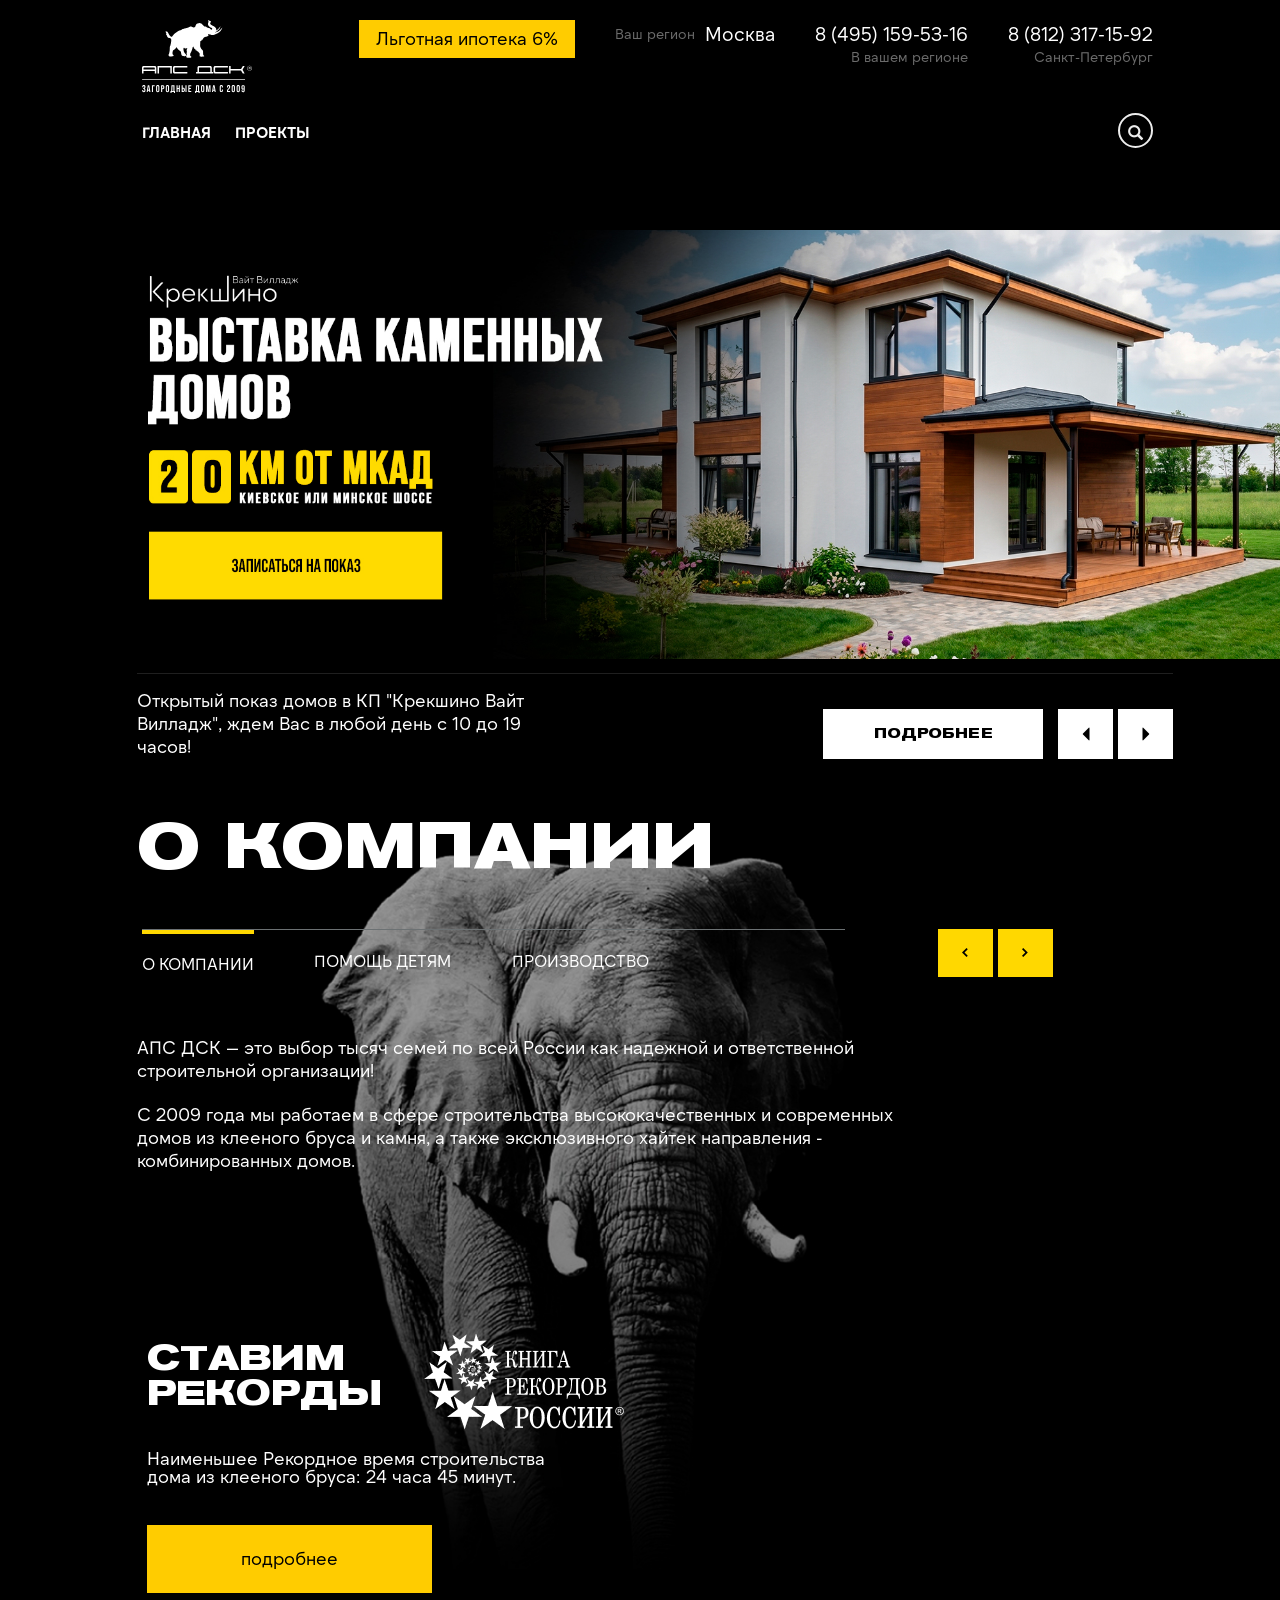
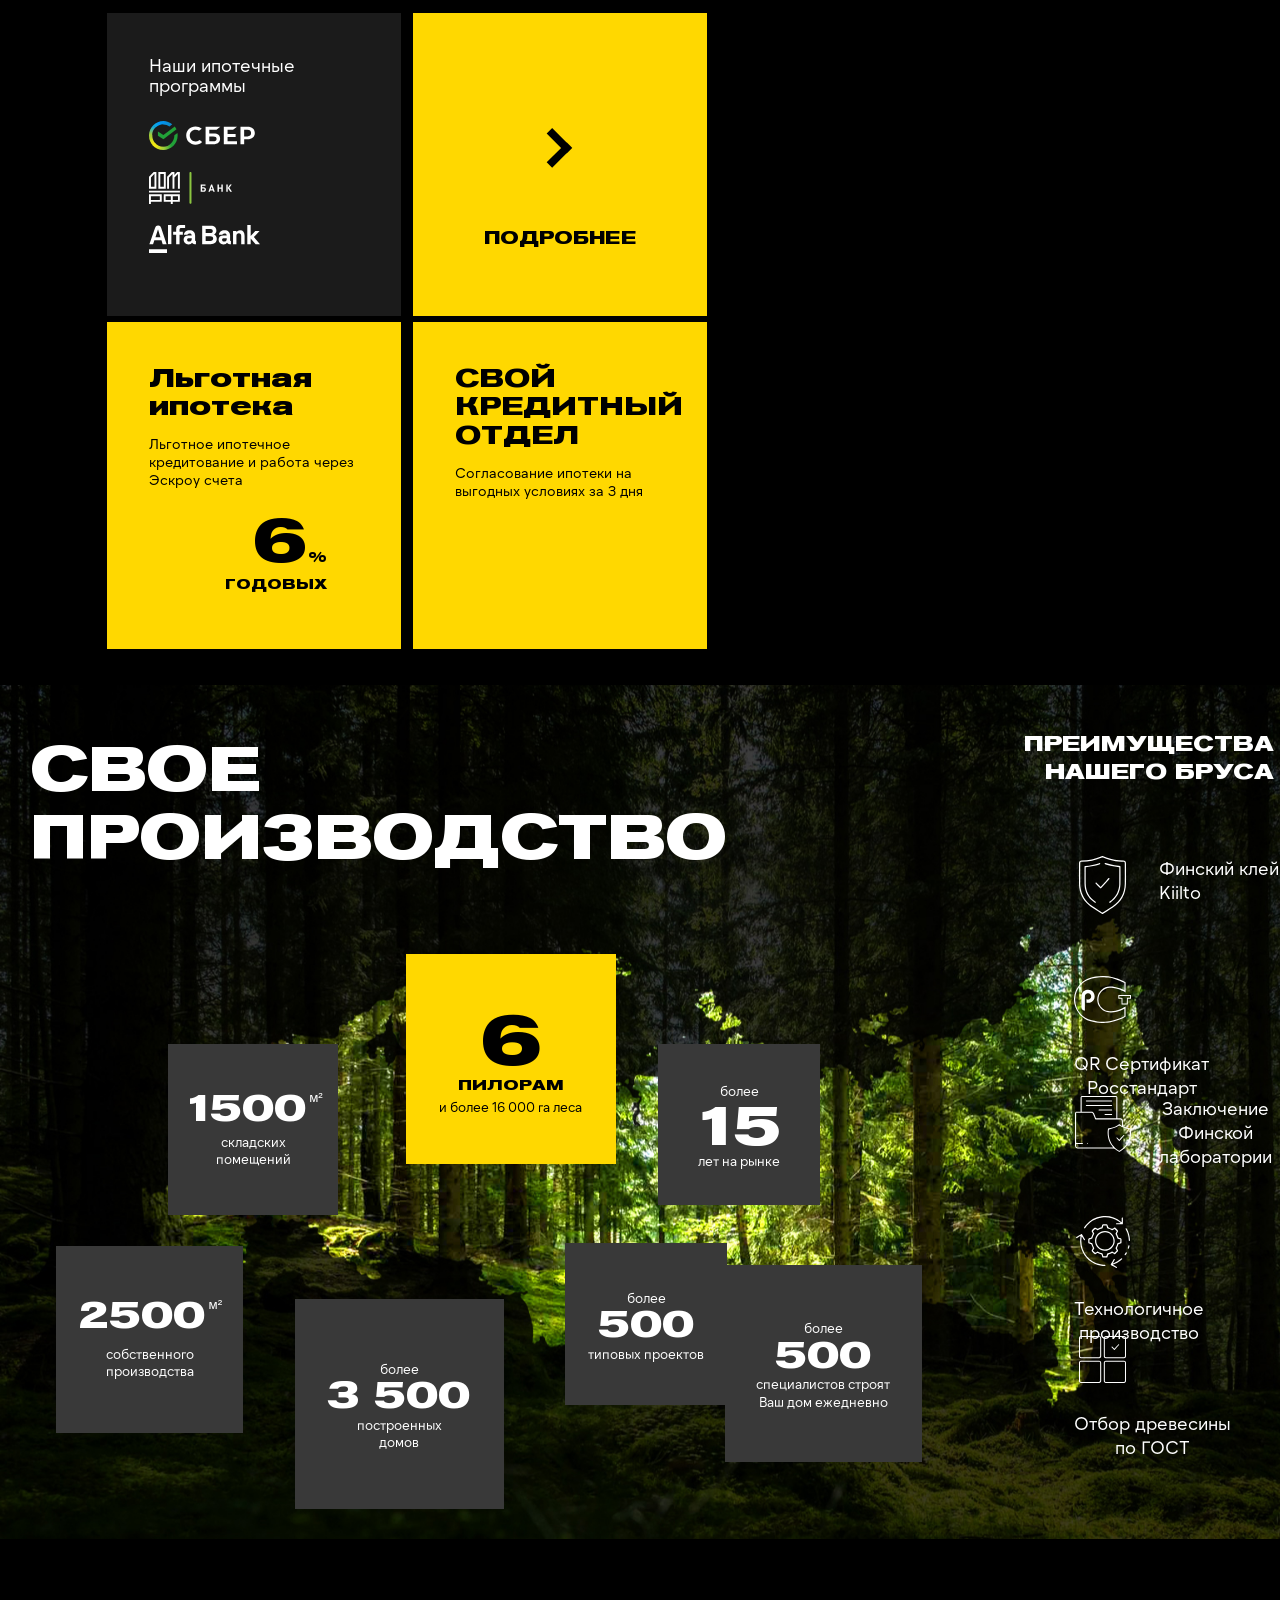
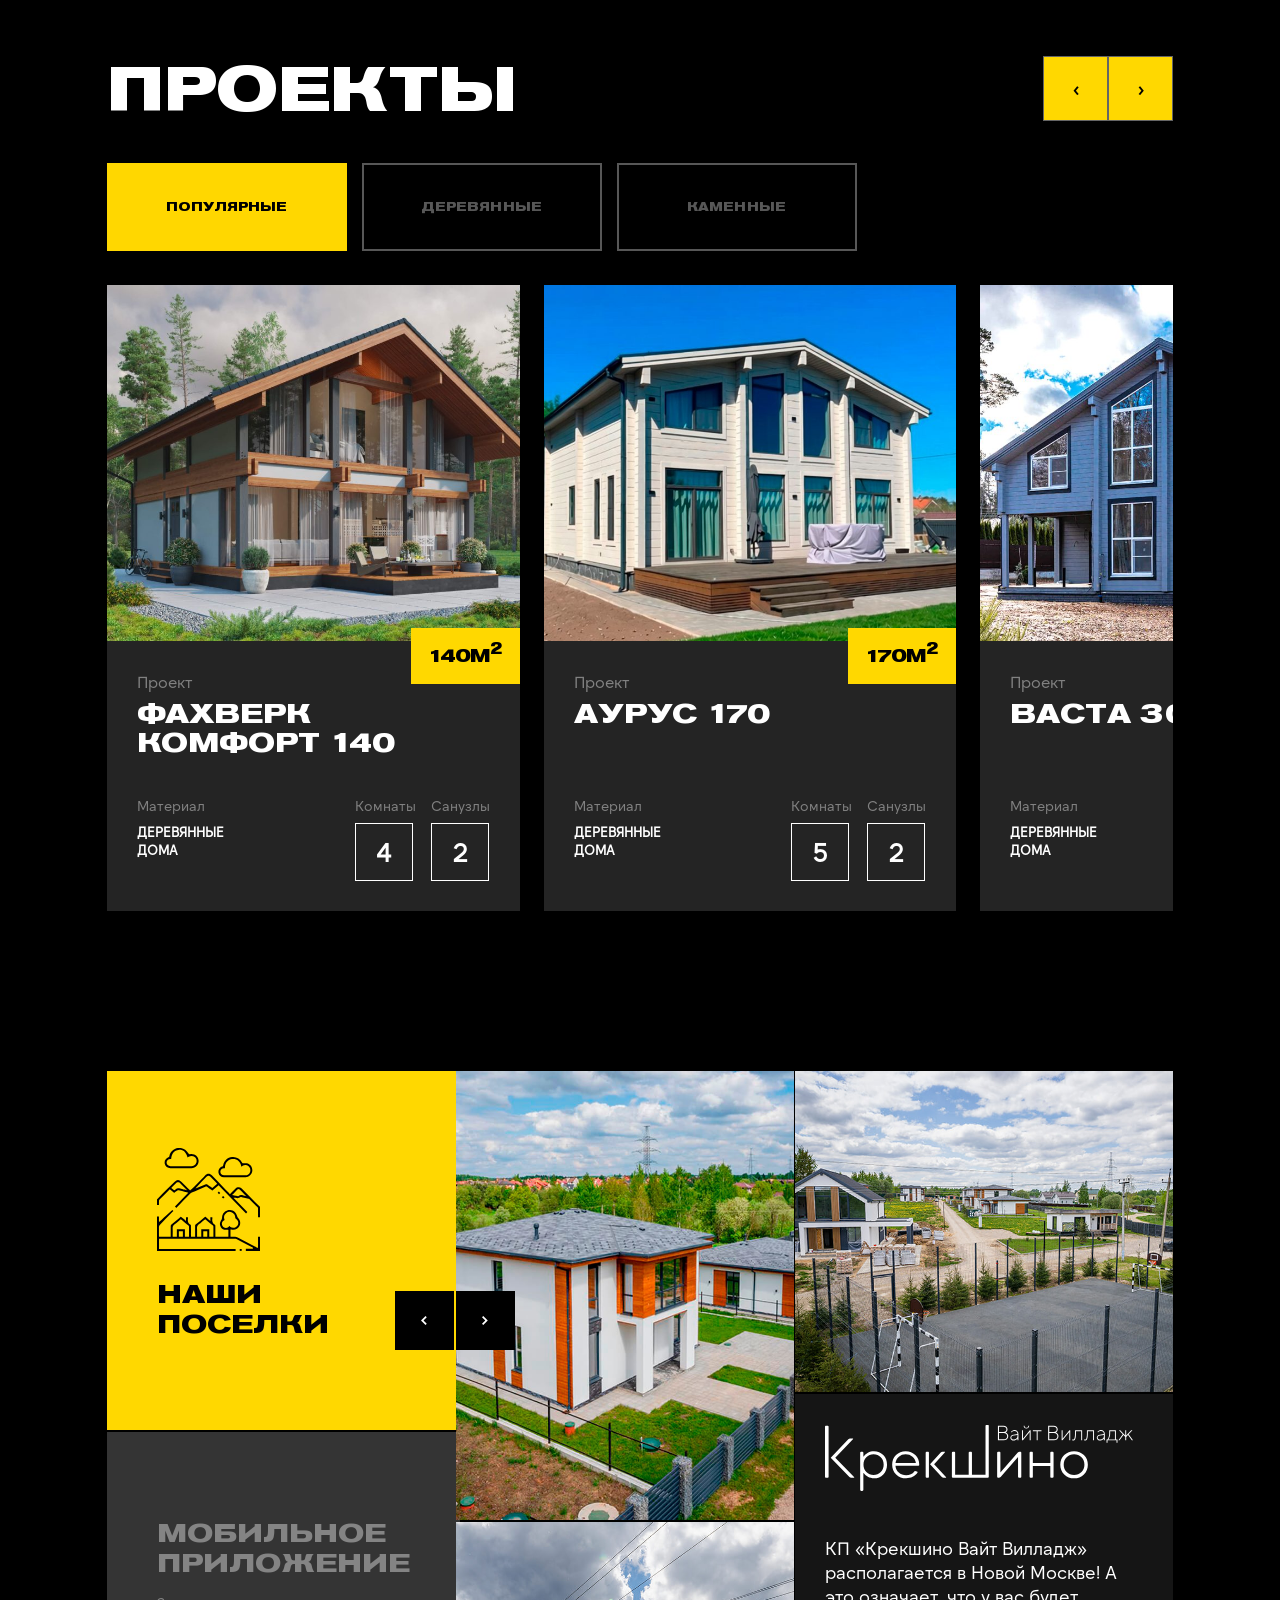
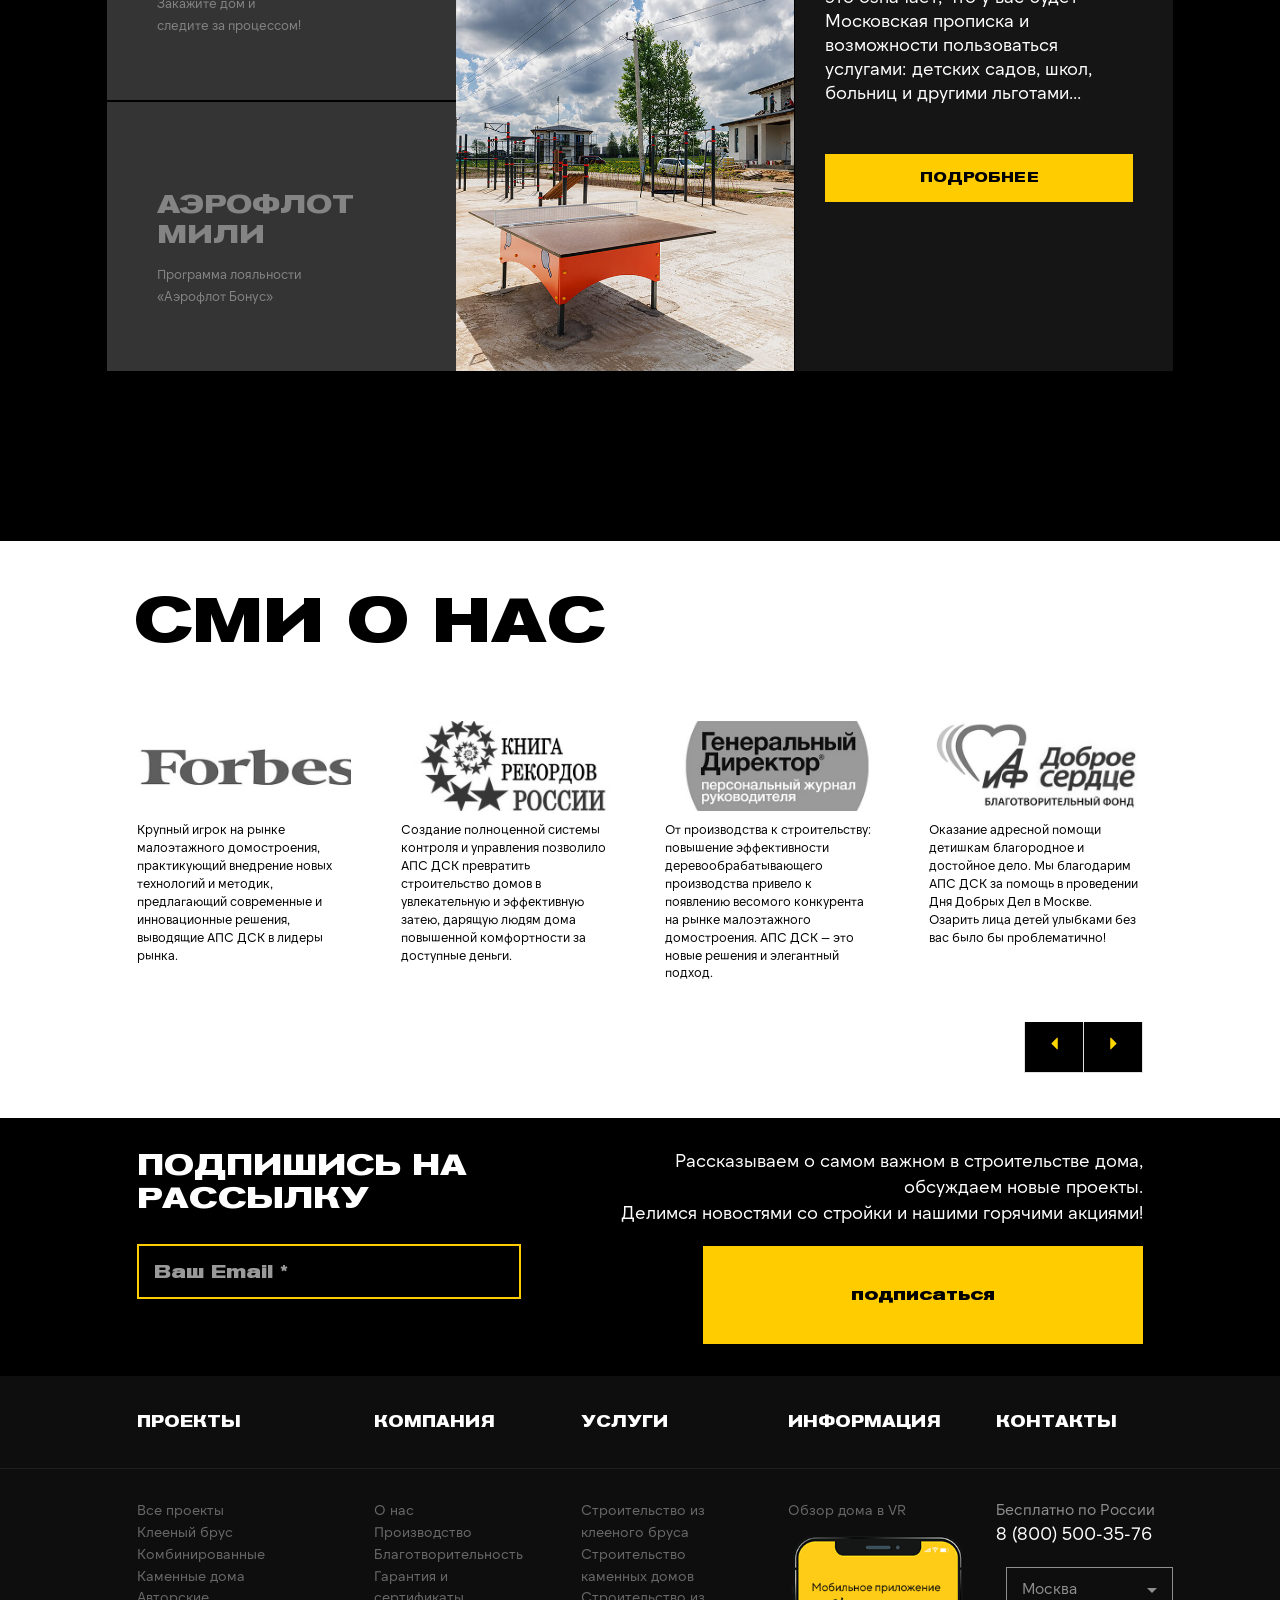
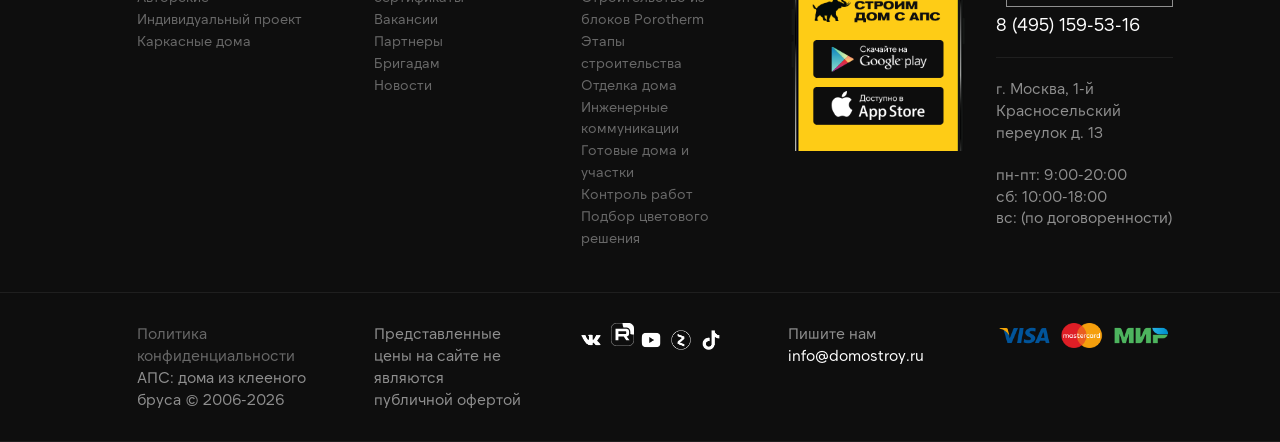
==== index.html @ 1470584a "first commit" ====
<!DOCTYPE html>

<html lang="en"><head><meta http-equiv="Content-Type" content="text/html; charset=UTF-8">
    
    <meta http-equiv="X-UA-Compatible" content="IE=edge">
    <meta name="viewport" content="width=device-width, initial-scale=1, maximum-scale=1.0, user-scalable=no">
    <meta property="og:image" content="image/no_image.jpg">
    <title>АПС - дома из клееного бруса от производителя клееного бруса, строительство деревянных домов под ключ</title>
    
            <meta name="description" content="Строительство деревянных домов из клееного бруса под ключ от компании АПС ДСК по доступным ценам. Звоните +7 (800) 500-35-76">
                <meta name="keywords" content="деревянные дома из бруса, дома из клееного бруса, строительство деревянных домов под ключ">
        <meta http-equiv="Pragma" content="no-cache">
                    <link rel="icon" href="img/favicon.svg" type="image/svg+xml">
            
        <link href="fonts/TTNorms-Regular.woff2" rel="preload" as="font" type="font/woff2" crossorigin="">
    <link href="fonts/TTNorms-Light.woff2" rel="preload" as="font" type="font/woff2" crossorigin="">
    <link href="fonts/TTNorms-Bold.woff2" rel="preload" as="font" type="font/woff2" crossorigin="">
    <link href="fonts/AkzidenzGroteskPro-BoldEx.woff2" rel="preload" as="font" type="font/woff2" crossorigin="">
    <link href="fonts/OpenSans.woff2" rel="preload" as="font" type="font/woff2" crossorigin="">
    <link href="fonts/fontello.woff2" rel="preload" as="font" type="font/woff2" crossorigin="">
    <link href="fonts/glyphicons-halflings-regular.woff2" rel="preload" as="font" type="font/woff2" crossorigin="">

    <link href="css/jquery-ui.min.css" rel="stylesheet">
<link href="css/bootstrap.css" rel="stylesheet">
<link href="css/owl.carousel.min.css" rel="stylesheet">
<link href="css/jquery.fancybox.min.css" rel="stylesheet">
<link href="css/slick.min.css" rel="stylesheet">
<link href="css/slick-theme.min.css" rel="stylesheet">
<link href="css/swiper-bundle.min.css" rel="stylesheet">
<link href="css/style1017.css" rel="stylesheet">
<link href="css/style1018.css" rel="stylesheet">

    
    <!-- HTML5 Shim and Respond.js IE8 support of HTML5 elements and media queries -->
    <!-- WARNING: Respond.js doesn't work if you view the page via file:// -->
    <!--[if lt IE 9]>
    <script src="https://oss.maxcdn.com/libs/html5shiv/3.7.0/html5shiv.js"></script>
    <script src="https://oss.maxcdn.com/libs/respond.js/1.4.2/respond.min.js"></script>
    <![endif]-->

    
    
    
<style type="text/css">span.im-caret {
    -webkit-animation: 1s blink step-end infinite;
    animation: 1s blink step-end infinite;
}

@keyframes blink {
    from, to {
        border-right-color: black;
    }
    50% {
        border-right-color: transparent;
    }
}

@-webkit-keyframes blink {
    from, to {
        border-right-color: black;
    }
    50% {
        border-right-color: transparent;
    }
}

span.im-static {
    color: grey;
}

div.im-colormask {
    display: inline-block;
    border-style: inset;
    border-width: 2px;
    -webkit-appearance: textfield;
    -moz-appearance: textfield;
    appearance: textfield;
}

div.im-colormask > input {
    position: absolute;
    display: inline-block;
    background-color: transparent;
    color: transparent;
    -webkit-appearance: caret;
    -moz-appearance: caret;
    appearance: caret;
    border-style: none;
    left: 0; /*calculated*/
}

div.im-colormask > input:focus {
    outline: none;
}

div.im-colormask > input::-moz-selection{
    background: none;
}

div.im-colormask > input::selection{
    background: none;
}
div.im-colormask > input::-moz-selection{
    background: none;
}

div.im-colormask > div {
    color: black;
    display: inline-block;
    width: 100px; /*calculated*/
}</style><meta name='robots' content='max-image-preview:large' />
<style id="wp-img-auto-sizes-contain-inline-css">
img:is([sizes=auto i],[sizes^="auto," i]){contain-intrinsic-size:3000px 1500px}
/*# sourceURL=wp-img-auto-sizes-contain-inline-css */
</style>




<style id="global-styles-inline-css">
:root{--wp--preset--aspect-ratio--square: 1;--wp--preset--aspect-ratio--4-3: 4/3;--wp--preset--aspect-ratio--3-4: 3/4;--wp--preset--aspect-ratio--3-2: 3/2;--wp--preset--aspect-ratio--2-3: 2/3;--wp--preset--aspect-ratio--16-9: 16/9;--wp--preset--aspect-ratio--9-16: 9/16;--wp--preset--color--black: #000000;--wp--preset--color--cyan-bluish-gray: #abb8c3;--wp--preset--color--white: #ffffff;--wp--preset--color--pale-pink: #f78da7;--wp--preset--color--vivid-red: #cf2e2e;--wp--preset--color--luminous-vivid-orange: #ff6900;--wp--preset--color--luminous-vivid-amber: #fcb900;--wp--preset--color--light-green-cyan: #7bdcb5;--wp--preset--color--vivid-green-cyan: #00d084;--wp--preset--color--pale-cyan-blue: #8ed1fc;--wp--preset--color--vivid-cyan-blue: #0693e3;--wp--preset--color--vivid-purple: #9b51e0;--wp--preset--gradient--vivid-cyan-blue-to-vivid-purple: linear-gradient(135deg,rgb(6,147,227) 0%,rgb(155,81,224) 100%);--wp--preset--gradient--light-green-cyan-to-vivid-green-cyan: linear-gradient(135deg,rgb(122,220,180) 0%,rgb(0,208,130) 100%);--wp--preset--gradient--luminous-vivid-amber-to-luminous-vivid-orange: linear-gradient(135deg,rgb(252,185,0) 0%,rgb(255,105,0) 100%);--wp--preset--gradient--luminous-vivid-orange-to-vivid-red: linear-gradient(135deg,rgb(255,105,0) 0%,rgb(207,46,46) 100%);--wp--preset--gradient--very-light-gray-to-cyan-bluish-gray: linear-gradient(135deg,rgb(238,238,238) 0%,rgb(169,184,195) 100%);--wp--preset--gradient--cool-to-warm-spectrum: linear-gradient(135deg,rgb(74,234,220) 0%,rgb(151,120,209) 20%,rgb(207,42,186) 40%,rgb(238,44,130) 60%,rgb(251,105,98) 80%,rgb(254,248,76) 100%);--wp--preset--gradient--blush-light-purple: linear-gradient(135deg,rgb(255,206,236) 0%,rgb(152,150,240) 100%);--wp--preset--gradient--blush-bordeaux: linear-gradient(135deg,rgb(254,205,165) 0%,rgb(254,45,45) 50%,rgb(107,0,62) 100%);--wp--preset--gradient--luminous-dusk: linear-gradient(135deg,rgb(255,203,112) 0%,rgb(199,81,192) 50%,rgb(65,88,208) 100%);--wp--preset--gradient--pale-ocean: linear-gradient(135deg,rgb(255,245,203) 0%,rgb(182,227,212) 50%,rgb(51,167,181) 100%);--wp--preset--gradient--electric-grass: linear-gradient(135deg,rgb(202,248,128) 0%,rgb(113,206,126) 100%);--wp--preset--gradient--midnight: linear-gradient(135deg,rgb(2,3,129) 0%,rgb(40,116,252) 100%);--wp--preset--font-size--small: 13px;--wp--preset--font-size--medium: 20px;--wp--preset--font-size--large: 36px;--wp--preset--font-size--x-large: 42px;--wp--preset--spacing--20: 0.44rem;--wp--preset--spacing--30: 0.67rem;--wp--preset--spacing--40: 1rem;--wp--preset--spacing--50: 1.5rem;--wp--preset--spacing--60: 2.25rem;--wp--preset--spacing--70: 3.38rem;--wp--preset--spacing--80: 5.06rem;--wp--preset--shadow--natural: 6px 6px 9px rgba(0, 0, 0, 0.2);--wp--preset--shadow--deep: 12px 12px 50px rgba(0, 0, 0, 0.4);--wp--preset--shadow--sharp: 6px 6px 0px rgba(0, 0, 0, 0.2);--wp--preset--shadow--outlined: 6px 6px 0px -3px rgb(255, 255, 255), 6px 6px rgb(0, 0, 0);--wp--preset--shadow--crisp: 6px 6px 0px rgb(0, 0, 0);}:where(body) { margin: 0; }:where(.is-layout-flex){gap: 0.5em;}:where(.is-layout-grid){gap: 0.5em;}body .is-layout-flex{display: flex;}.is-layout-flex{flex-wrap: wrap;align-items: center;}.is-layout-flex > :is(*, div){margin: 0;}body .is-layout-grid{display: grid;}.is-layout-grid > :is(*, div){margin: 0;}body{padding-top: 0px;padding-right: 0px;padding-bottom: 0px;padding-left: 0px;}:root :where(.wp-element-button, .wp-block-button__link){background-color: #32373c;border-width: 0;color: #fff;font-family: inherit;font-size: inherit;font-style: inherit;font-weight: inherit;letter-spacing: inherit;line-height: inherit;padding-top: calc(0.667em + 2px);padding-right: calc(1.333em + 2px);padding-bottom: calc(0.667em + 2px);padding-left: calc(1.333em + 2px);text-decoration: none;text-transform: inherit;}.has-black-color{color: var(--wp--preset--color--black) !important;}.has-cyan-bluish-gray-color{color: var(--wp--preset--color--cyan-bluish-gray) !important;}.has-white-color{color: var(--wp--preset--color--white) !important;}.has-pale-pink-color{color: var(--wp--preset--color--pale-pink) !important;}.has-vivid-red-color{color: var(--wp--preset--color--vivid-red) !important;}.has-luminous-vivid-orange-color{color: var(--wp--preset--color--luminous-vivid-orange) !important;}.has-luminous-vivid-amber-color{color: var(--wp--preset--color--luminous-vivid-amber) !important;}.has-light-green-cyan-color{color: var(--wp--preset--color--light-green-cyan) !important;}.has-vivid-green-cyan-color{color: var(--wp--preset--color--vivid-green-cyan) !important;}.has-pale-cyan-blue-color{color: var(--wp--preset--color--pale-cyan-blue) !important;}.has-vivid-cyan-blue-color{color: var(--wp--preset--color--vivid-cyan-blue) !important;}.has-vivid-purple-color{color: var(--wp--preset--color--vivid-purple) !important;}.has-black-background-color{background-color: var(--wp--preset--color--black) !important;}.has-cyan-bluish-gray-background-color{background-color: var(--wp--preset--color--cyan-bluish-gray) !important;}.has-white-background-color{background-color: var(--wp--preset--color--white) !important;}.has-pale-pink-background-color{background-color: var(--wp--preset--color--pale-pink) !important;}.has-vivid-red-background-color{background-color: var(--wp--preset--color--vivid-red) !important;}.has-luminous-vivid-orange-background-color{background-color: var(--wp--preset--color--luminous-vivid-orange) !important;}.has-luminous-vivid-amber-background-color{background-color: var(--wp--preset--color--luminous-vivid-amber) !important;}.has-light-green-cyan-background-color{background-color: var(--wp--preset--color--light-green-cyan) !important;}.has-vivid-green-cyan-background-color{background-color: var(--wp--preset--color--vivid-green-cyan) !important;}.has-pale-cyan-blue-background-color{background-color: var(--wp--preset--color--pale-cyan-blue) !important;}.has-vivid-cyan-blue-background-color{background-color: var(--wp--preset--color--vivid-cyan-blue) !important;}.has-vivid-purple-background-color{background-color: var(--wp--preset--color--vivid-purple) !important;}.has-black-border-color{border-color: var(--wp--preset--color--black) !important;}.has-cyan-bluish-gray-border-color{border-color: var(--wp--preset--color--cyan-bluish-gray) !important;}.has-white-border-color{border-color: var(--wp--preset--color--white) !important;}.has-pale-pink-border-color{border-color: var(--wp--preset--color--pale-pink) !important;}.has-vivid-red-border-color{border-color: var(--wp--preset--color--vivid-red) !important;}.has-luminous-vivid-orange-border-color{border-color: var(--wp--preset--color--luminous-vivid-orange) !important;}.has-luminous-vivid-amber-border-color{border-color: var(--wp--preset--color--luminous-vivid-amber) !important;}.has-light-green-cyan-border-color{border-color: var(--wp--preset--color--light-green-cyan) !important;}.has-vivid-green-cyan-border-color{border-color: var(--wp--preset--color--vivid-green-cyan) !important;}.has-pale-cyan-blue-border-color{border-color: var(--wp--preset--color--pale-cyan-blue) !important;}.has-vivid-cyan-blue-border-color{border-color: var(--wp--preset--color--vivid-cyan-blue) !important;}.has-vivid-purple-border-color{border-color: var(--wp--preset--color--vivid-purple) !important;}.has-vivid-cyan-blue-to-vivid-purple-gradient-background{background: var(--wp--preset--gradient--vivid-cyan-blue-to-vivid-purple) !important;}.has-light-green-cyan-to-vivid-green-cyan-gradient-background{background: var(--wp--preset--gradient--light-green-cyan-to-vivid-green-cyan) !important;}.has-luminous-vivid-amber-to-luminous-vivid-orange-gradient-background{background: var(--wp--preset--gradient--luminous-vivid-amber-to-luminous-vivid-orange) !important;}.has-luminous-vivid-orange-to-vivid-red-gradient-background{background: var(--wp--preset--gradient--luminous-vivid-orange-to-vivid-red) !important;}.has-very-light-gray-to-cyan-bluish-gray-gradient-background{background: var(--wp--preset--gradient--very-light-gray-to-cyan-bluish-gray) !important;}.has-cool-to-warm-spectrum-gradient-background{background: var(--wp--preset--gradient--cool-to-warm-spectrum) !important;}.has-blush-light-purple-gradient-background{background: var(--wp--preset--gradient--blush-light-purple) !important;}.has-blush-bordeaux-gradient-background{background: var(--wp--preset--gradient--blush-bordeaux) !important;}.has-luminous-dusk-gradient-background{background: var(--wp--preset--gradient--luminous-dusk) !important;}.has-pale-ocean-gradient-background{background: var(--wp--preset--gradient--pale-ocean) !important;}.has-electric-grass-gradient-background{background: var(--wp--preset--gradient--electric-grass) !important;}.has-midnight-gradient-background{background: var(--wp--preset--gradient--midnight) !important;}.has-small-font-size{font-size: var(--wp--preset--font-size--small) !important;}.has-medium-font-size{font-size: var(--wp--preset--font-size--medium) !important;}.has-large-font-size{font-size: var(--wp--preset--font-size--large) !important;}.has-x-large-font-size{font-size: var(--wp--preset--font-size--x-large) !important;}
/*# sourceURL=global-styles-inline-css */
</style>



</head>
<body class="  ">
<script src="js/jquery.min.js"></script>

<div class="wrap_body  " style="opacity:1">
        <header class="block_black">
        <div class="header-fixed do">
                        <div style="width: 100%;"></div>
            <div class="header-fixed-logo">
                <a href="index.html">
                    <div class="logo-el">
                        <img src="img/logo.svg" title="APS-DSK" alt="APS-DSK">
                    </div>
                </a>
            </div>
            <div class="container">
                <div class="row">
                    <div class="header-fixed-logo">
                        <a href="index.html">
                            <div class="logo-el">
                                <img src="img/logo.svg" title="APS-DSK" alt="APS-DSK">
                            </div>
                            <div class="logo-el">
                                <img src="img/logo.svg" title="APS-DSK" alt="APS-DSK">
                            </div>
                        </a>
                    </div>
                    <div class="header-fixed-content">
                    <div class="header-fixed-contacts">
                        <div class="header-fixed-content-col col-credit">
                            <a class="btn-credit" href="/stroitelstvo_doma/dom-v-kredit.html">Льготная ипотека 6%</a>
                        </div>
                        <div class="header-fixed-content-col">
                            <div class="wrap_gorod">	
	<div class="phone gorod select_gorod bold">Москва</div>
	<div class="text small">Ваш регион</div>
			<div id="regionConfirmPopup" class="block_white popup">
			<p class="regionConfirmSuppose">Ваш регион <span>Москва</span>?</p>
			<input type="button" id="rightRegion" class="btn" value="Да" onclick="$(&#39;#regionConfirmPopup&#39;).hide();">
			<input type="button" id="wrongRegion" class="btn" value="Нет" onclick="getGeoCity();$(&#39;#regionConfirmPopup&#39;).hide();">	
		</div>
	</div>                            <div id="" class="mainPhone phone bold"><a class="mgo-msk" href="tel:+74951595316">8 (495) 159-53-16</a></div>
                            <style>
                                .wrap_gorod {
                                    display: flex;
                                    flex-direction: row-reverse;
                                    justify-content: flex-start;
                                    align-items: center;
                                }

                                .select_gorod {
                                    margin-left: 10px;
                                }

                                @media (min-width: 768px) {
                                    .wrap_gorod ~ .mainPhone {
                                        display: none;
                                    }
                                }
                            </style>
                        </div>
                                                <div class="header-fixed-content-col">
                        <div id="" class="mainPhone phone bold"><a class="mgo-msk" href="tel:+74951595316">8 (495) 159-53-16</a></div>
                        <div class="text small" id="phone_region">В вашем регионе</div>
                        </div>
                                                                        <div class="header-fixed-content-col">
                        <div class="phone bold"><a class="mgo-spb" href="tel:88123366079">8 (812) 317-15-92</a></div>
                        <div class="text small">Санкт-Петербург</div>
                        </div>
                                                                    </div>
                </div>
            </div>
            <div class="row">
                <div class="header-fixed-menu">
                    <ul class="topmenu">
<li><a href="index.html">Главная</a></li>
<li id="proj" class="child"><a href="archive.html">Проекты</a>
<ul style="opacity:0;visibility:hidden">
<li><a href="archive.html">Все проекты</a></li>
<li><a href="archive.html">Деревянные дома</a></li>
<li><a href="archive.html">Каменные дома</a></li>
</ul>
</li>
<li class="helper"></li>
</ul>
                    <div class="dropmenu">
                        <span class="line"></span>
                        <span class="line"></span>
                        <span class="line"></span>
                    </div>

                    <div id="search">
                        <div class="button-search glyphicon glyphicon-search"></div>
                                                <input type="text" name="filter_name" value="" onclick="this.value = &#39;&#39;;" onkeydown="this.style.color = &#39;#fff&#39;;" class="ui-autocomplete-input" autocomplete="off">
                                                <div id="search_response" style="display:none;"></div>
                    </div>
                    <div class="search-spacer"></div>
                    <div class="phoneCatalogMobile">
                        <a class="mgo-msk" href="tel:+74951595316">8 (495) 159-53-16</a>                    </div>
                    <a class="btn-credit" href="/stroitelstvo_doma/dom-v-kredit.html">Льготная ипотека 6%</a>
                </div>
            </div>
        </div>
        <div class="header-fixed-contacts header-fixed-contacts--mobile">
            <div class="header-fixed-content-col">
                <div class="wrap_gorod">	
	<div class="phone gorod select_gorod bold">Москва</div>
	<div class="text small">Ваш регион</div>
			<div id="regionConfirmPopup" class="block_white popup">
			<p class="regionConfirmSuppose">Ваш регион <span>Москва</span>?</p>
			<input type="button" id="rightRegion" class="btn" value="Да" onclick="$(&#39;#regionConfirmPopup&#39;).hide();">
			<input type="button" id="wrongRegion" class="btn" value="Нет" onclick="getGeoCity();$(&#39;#regionConfirmPopup&#39;).hide();">	
		</div>
	</div>                <div id="" class="mainPhone phone bold"><a class="mgo-msk" href="tel:+74951595316">8 (495) 159-53-16</a></div>
                <style>
                    .wrap_gorod {
                        display: flex;
                        flex-direction: row-reverse;
                        justify-content: flex-start;
                        align-items: center;
                    }

                    .select_gorod {
                        margin-left: 10px;
                    }

                    @media (min-width: 768px) {
                        .wrap_gorod ~ .mainPhone {
                            display: none;
                        }
                    }
                </style>
            </div>
                                    <div class="header-fixed-content-col">
            <div class="phone bold"><a href="tel:88123366079">8 (812) 336-60-79</a></div>
            <div class="text small">Санкт-Петербург</div>
            </div>
                    </div>
</div>

<div id="block_header_top">

			<div id="banner_landing_htest" data-interval="0" data-ride="carousel" class=" mobile-status-0 carousel slide type_navi_1">
			<div class="wrap_nav">
																	<div class="wrap-carousel-control">
					<!-- Элементы управления -->
					<a class="left carousel-control btn btn-ico  btn-default" href="#banner_landing_htest" role="button" data-slide="prev">
						<span class="glyphicon glyphicon-triangle-left" aria-hidden="true"></span>
						<span class="sr-only">Предыдущий</span>
					</a>
					<a class="right carousel-control btn btn-ico  btn-default" href="#banner_landing_htest" role="button" data-slide="next">
						<span class="glyphicon glyphicon-triangle-right" aria-hidden="true"></span>
						<span class="sr-only">Следующий</span>
					</a>
				</div>
			</div>
			<div class="carousel-inner">
																			<div class="item  active">
						<div class="carousel-text">
							<div class="container">
								<div class="row">
									<div class="col-xs-12">
																				<div class="wrap_text">
											<div class="text"><p>
	Открытый показ домов в КП "Крекшино Вайт Вилладж", ждем Вас в любой день с 10 до 19 часов!</p>
</div>
																							<div class="buttons">
													<div class="btn btn-white btn-fixed-width"><a href="/pokaz-domov-v-kp-kryokshino.html">Подробнее</a></div>
												</div>
																					</div>
									</div>
								</div>
							</div>
						</div>

						<a href="/pokaz-domov-v-kp-kryokshino.html" class="slider_banner_link mobile"><img title="Открытый показ домов в КП " Крекшино="" Вайт="" Вилладж",="" ждем="" Вас="" в="" любой="" день="" с="" 10="" до="" 19="" часов!"="" src="img/2000x670-3.jpg"></a>
					</div>
																													<div class="item ">
						<div class="carousel-text">
							<div class="container">
								<div class="row">
									<div class="col-xs-12">
																				<div class="wrap_text">
											<div class="text"></div>
																							<div class="buttons">
													<div class="btn btn-white btn-fixed-width"><a href="/proizvodstvobrusa/kleeniy_brus.html">Смотреть</a></div>
												</div>
																					</div>
									</div>
								</div>
							</div>
						</div>

						<a href="/proizvodstvobrusa/kleeniy_brus.html" class="slider_banner_link mobile"><img title="" src="img/desc.jpg"></a>
					</div>
																													<div class="item ">
						<div class="carousel-text">
							<div class="container">
								<div class="row">
									<div class="col-xs-12">
																				<div class="wrap_text">
											<div class="text"><p>
	Расcрочка на строительство дома - 0%</p>
</div>
																							<div class="buttons">
													<div class="btn btn-white btn-fixed-width"><a href="/fall_project/">подробнее</a></div>
												</div>
																					</div>
									</div>
								</div>
							</div>
						</div>

						<a href="/fall_project/" class="slider_banner_link mobile"><img title="Расcрочка на строительство дома - 0%" src="img/desctop2.jpg"></a>
					</div>
																													<div class="item ">
						<div class="carousel-text">
							<div class="container">
								<div class="row">
									<div class="col-xs-12">
																				<div class="wrap_text">
											<div class="text"><p>
	Ипотека 6% с первоначальным взносом 20%</p>
</div>
																							<div class="buttons">
													<div class="btn btn-white btn-fixed-width"><a href="/fall_project/">Выбрать дом</a></div>
												</div>
																					</div>
									</div>
								</div>
							</div>
						</div>

						<a href="/fall_project/" class="slider_banner_link mobile"><img title="Ипотека 6% с первоначальным взносом 20%" src="img/desctop-1.jpg"></a>
					</div>
														




							</div>
		</div>


	</div>




</header>
<div class="information landing landing_42 ">
    	<div class="head_page block_transparent mcc m_w" style="padding-bottom:0;">

        
		<div class="container">
			<div class="row">
			
				<style>
                header.header_absolute {
    position: relative;
}

.information {
    margin-top: 0px;
}
.head_page.block_transparent.mcc.m_w {
    display: none;
}.pro_t_s.sp-slide.sp-selected .info_pos h3 {
    max-width: 300px;
}.head_carousel.col-xs-12 .col-xs-12.col-xm-6.col-xm-push-6.col-md-7.col-md-push-5.h1.text-left.text-uppercase {
    padding: 0px;
    padding-top: 14px;
}
.sp-thumbnail-container {
    cursor: pointer;
}

.finhome > .container {
    width: 100%;
    max-width: 1920px;
    padding-bottom: 0;
        padding-top: 0;
}
				.slider_banner_link.desktop {
				    opacity:0;
				}
				.h1.text-uppercase {
				    font-size: 62px;
				}
				.type_navi_0 .carousel-indicators li.active {
				    border-top: 4px solid;
				    border-color: #FFD800;
				}
				.type_navi_0 .wrap-carousel-control .btn {
				    background: #FFD800;
				    color: #fff;
				    border-color: #FFD800;
				}
				.wrap-carousel-indicators .container {
				    width: 100%;
				}
				#slider_main_company {
				    background-position: center center !important;
					background-size: 155% !important;
				}
				.type_navi_0 .carousel-indicators li + li {
				    margin-left: 60px;
				}
				.type_navi_0 .wrap-carousel-indicators .container .row {
				    width: 41%;
				}
				.type_navi_0 .wrap-carousel-control {
				    left: 44%;
				}
				.type_navi_0 .item div.wrap_text {
				    padding-top: 160px;
				}
				.type_navi_0 .record {
				    width: 41%;
				    padding-top: 0;
				    left: 40px;
				}
				.type_navi_0 .record:before {
					display:none;
				}
				.record .btn-yellow {
				    padding: 20px 80px;
				    display: block;
				    max-width: 285px;
				    text-align: center;
				    margin-top: 40px;
				    text-decoration: none;
				}
				.news {
				    width: 40%;
				    height: fit-content;
				    background: transparent;
				}
				.four_news {
				    display: flex;
				    flex-wrap: wrap;
					justify-content: space-between;
				}
.kvadr {
    width: 49%;
    margin-bottom: 1%;
	    padding: 42px;
}
.kvadr.black {
    background: #1B1B1B;
}
.kvadr.yellow {
    background: #FFD800;
        cursor: pointer;
}
.kvadr.yellow * {
    color: #000;
}
.kvadr.yellow h3 {
    margin-top: 0;
    font-size: 26px;
}
.kvadr.yellow p {
    font-size: 14px;
    line-height: 18px;
}
.bigtext span {
    font-size: 64px;
    line-height: 72px;
    font-family: "AkzidenzGrotesk";
}
.bigtext {
    font-family: "AkzidenzGrotesk";
    text-transform: uppercase;
    text-align: right;
    padding-right: 15%;
}
.kvadr.black svg {
    display: block;
    margin-bottom: 21px;
}
.kvadr.black p {
    font-size: 18px;
    margin-bottom: 26px;
    line-height: 20px;
}
.type_navi_0.carousel.bg {
    height: 824px;
}
.preim_main_content .b_description_about {
    background: none;
}
.preim_main_content .b_description_about .el {
    background: #393939;
    border-radius: 0;
    border: none;
}
.preim_main {
    background-size: cover;
}
.preim_main_content .b_description_about .el:nth-child(5) {
    width: 197px;
    height: 197px;
    left: 59px;
    bottom: 80px;
}
.preim_main_content .b_description_about .el:nth-child(4) {
    width: 221px;
    height: 221px;
    left: 310px;
    bottom: 0px;
}
.preim_main_content .b_description_about .el:nth-child(1) {
    width: 179px;
    height: 179px;
    left: 177px;
    top: 98px;
}
.preim_main_content .b_description_about .el:nth-child(2) {
    width: 221px;
    height: 221px;
    left: 427px;
    top: 3px;
}
.preim_main_content .b_description_about .el:nth-child(6) {
    width: 170px;
    height: 170px;
    left: 595px;
    bottom: 110px;
}
.preim_main_content .b_description_about .el:nth-child(3) {
    width: 170px;
    height: 170px;
    right: 215px;
    top: 97px;
}
.preim_main_content .b_description_about .el:nth-child(7) {
    width: 207px;
    height: 207px;
    right: 10%;
    bottom: 50px;
}
.btn.btn-padding-fixed {
    background: #FFD800;
    border-color: #FFD800;
}
.ful_d_right .close {
	left: auto;
    right: 29px;
    top: 29px;
    border: 1px solid #fff;
    width: 47px;
    height: 47px;
    display: flex;
    justify-content: center;
    align-items: center;
    flex-wrap: wrap;
    flex-direction: row;
}
.ful_d_right.block_black.col-md-5 {
    padding: 0;
}
.ful_d_right .el {
    padding: 90px;
}
.glyphicon-remove:before {
    font-size: 20px;
    position: relative;
    top: 13px;
}
.preim_main_content .b_description_about .el:nth-child(2) .subtitle {
    font: 900 16px "AkzidenzGrotesk";
}
.preim_main_content .b_description_about .el .text {
    font-size: 14px;
    line-height: 18px;
}
.preim_main_content .b_description_about .el .title {
    font-size: 40px !important;
    line-height: 36px !important;
}
.preim_main_content .b_description_about .el:nth-child(3) .title.big {
    font-size: 60px !important;
    line-height: 50px !important;
	margin-left: -4px;
}
.preim_main_content .b_description_about .el .title span {
    font-size: 14px !important;
    font-weight: 300 !important;
    font-family: Arial !important;
    text-transform: none;
    position: relative;
    top: -20px;
    margin-left: -11px;
}
.preim_main_content .b_description_about .el:nth-child(2) .title {
    font-size: 76px !important;
    line-height: 1 !important;
}
.el.el_stoy.active {
    background: #FFD800;
}
.el.el_stoy:hover {
    cursor: pointer;
	background: #FFD800;
}
.el.el_stoy:hover * {
 color: #000;
}
.el.el_stoy.active * {
    color: #000;
}
.preim_main_content.row {
    display: flex;
    flex-wrap: nowrap;
    flex-direction: row;
}
.preim_main_content .d_left {
    width: 20%;
	top: -300px;
}
.preim_main_content .b_description_about {
    width: 80%;
}
.preim_main .d_left .el {
    position: initial;
}
.preim_main .d_left .el:after {
    display:none;
}
.preim_main .d_left .el {
font-size: 18px;
    font-weight: 300;
    font-family: "NTSomic";
    text-transform: none;
    line-height: 24px;
    display: flex;
    flex-wrap: wrap;
    gap: 28px;
    justify-content: start;
    flex-direction: row;
}
.icoas {
    width: 57px;
    display: flex;
    justify-content: center;
}
.preim_main_content .d_left h3 {
    text-transform: uppercase;
    font-size: 22px;
    text-align: right;
    line-height: 28px;
    margin-bottom: 70px;
	display: flex;
    gap: 20px;
    align-items: center;
}
.preim_main_content .d_left h3 .svgstr {
    padding: 24px 23px;
    background: #FFD800;
    display: flex;
    justify-content: center;
    align-items: center;
}
.sp-left-thumbnails.sp-has-pointer .sp-selected-thumbnail:before, .sp-left-thumbnails.sp-has-pointer .sp-selected-thumbnail:after {
	display:none;
}
.sp-thumbnail-container {
    background: #343434;
	height: 30% !important;
}
.sp-thumbnail-container.sp-selected-thumbnail {
    background: #FFD800;
	height: 40% !important;
}
.sp-thumbnail-container {
}
.sp-thumbnail-container.sp-selected-thumbnail svg path {
    fill: #000;
}
.sp-thumbnail-container.sp-selected-thumbnail h3, .sp-thumbnail-container.sp-selected-thumbnail p{
	color:#000;
}
.sp-thumbnail-container p {
    display: none;
}
.sp-thumbnail-container.sp-selected-thumbnail p {
    display: block;
	font-size: 19px;
    line-height: 24px;
}
.sp-left-thumbnails.sp-has-pointer .sp-thumbnail {
    position: relative !important;
    left: 0 !important;
}
.sp-thumbnail-container {
    display: flex !important;
    align-items: center;
    padding-left: 60px;
}
.sp-thumbnail-container h3 {
    font-size: 23px !important;
}
.sp-left-thumbnails {
    margin-right: 3px !important;
}
.pro_t_s.sp-slide {
    max-width: 100%;
}
.pro_backs {
    background-size: cover;
    height: 100%;
    padding: 100px 85px;
}
.sp-arrow:before,.sp-arrow:after {
	display:none;
}
.sp-arrow.sp-next-arrow {
    background: #000 url(/img/right-s.svg);
    background-repeat: no-repeat;
    background-position: center;
    transform: rotate(0deg);
    width: 59px;
    height: 59px;
}
.sp-arrow.sp-previous-arrow {
	background: #000 url(/img/left-s.svg);
    background-repeat: no-repeat;
    background-position: center;
    width: 59px;
    height: 59px;
}
.sp-horizontal .sp-arrows {
    width: 159px !important;
    left: -80px !important;
    top: 25% !important;
    margin-top: -15px !important;
    z-index: 9;
}
.sp-slides-container .sp-fade-arrows {
	opacity:1 !important;
}
.block_black.pro_bl {
    padding-bottom: 140px;
    padding-top: 80px;
}
.gray_text {
    color: #9F9F9F;
    font-size: 18px;
}
.pro_backs h2 {
    font-size: 55px;
    line-height: 62px;
    text-transform: uppercase;
    margin-bottom: 50px;
}
.pro_backs p {
    max-width: 440px;
    font-size: 18px;
}
.pro_backs a {
    display: block;
    margin-top: 50px;
}
.pro_backs.bot_abs {
    position: relative;
}
.vn_abs {
    position: absolute;
    bottom: 40px;
	width: 85%;
}
a.link_aero {
    background: #FFD800;
    position: absolute;
    right: 0;
    bottom: 20px;
    width: 138px;
    height: 138px;
    display: flex;
    justify-content: center;
    align-items: center;
}
.f_t_img {
    display: flex;
    gap: 3px;
    margin-top: 3px;
}
.info_pos img {
    max-width: 308px;
    margin-bottom: 45px;
}
.info_pos p {
    max-width: 300px;
    font-size: 18px;
    line-height: 24px;
    margin-bottom: 50px;
}
.btn-yellow.opis_owl {
    background: #FFD800;
    width: 308px;
    border-color: #FFD800;
}
.btn-yellow.opis_owl:hover {
	background: transparent;
}
.sp-owl .owl-next span {
    background: #000 url(/img/right-s.svg);
    background-repeat: no-repeat;
    background-position: center;
    transform: rotate(0deg);
    width: 59px;
    height: 59px;
    display: block;
    font-size: 0;
}
.sp-owl .owl-prev span {
    background: #000 url(/img/left-s.svg);
    background-repeat: no-repeat;
    background-position: center;
    width: 59px;
    height: 59px;
    display: block;
    font-size: 0;
}
.pro_t_s.sp-slide.sp-owl.owl-carousel {
    margin-top: 0px;
}

.sp-owl.owl-carousel button.owl-dot {
    background: #9B9B9B !important;
    width: 28px;
    height: 4px;
    display: block;
	border-radius: 20px;
}
.sp-owl.owl-carousel button.owl-dot.active {
	    background: #fff !important;
}
.ful_d_right.block_black.col-md-5 p {
    font-size: 16px;
}
.ful_d_right.block_black.col-md-5 .el {
    font-size: 16px;
}
.ful_d_right.block_black.col-md-5 .btn {
    background: #FFD800;
    border: #FFD800;
    text-transform: lowercase;
    max-width: 308px;
    width: 100%;
}
.ful_d_right.block_black.col-md-5 {
    right: 20%;
    width: 32%;
    min-height: 640px;
    top: 18%;
}

				.flex_rec {
				    display: flex;
				    gap: 30px;
				    align-items: center;
				}
				.type_navi_0 .item div.wrap_text .text p {
				    line-height: 1.3rem;
				    margin-bottom: 20px;
				}
				@media (min-width: 768px) {
				    .information .head_page {
				        padding-top: 140px;
				    }
				}
				@media (min-width: 1500px) {
				    .information .head_page {
				        min-height: 800px;
				    }
					.type_navi_0 .item div.wrap_text {
    				    width: 49%;
    				}
				}
                .row.product_module .owl-nav {
    display: none;
}
.flex_ic_pr svg {
    min-width: 43px;
    margin-top: 3px;
    margin-right: 6px;
}
.el_ico.material {
    min-width: 150px;
}

@media (max-width: 880px) {
    .wrap_body {
        padding-top: 200px;
    }
}
@media (max-width: 340px) {
    .wrap_body {
        padding-top: 260px;
    }
}
.kvadr.yellow.podrobnee a {
    display: block;
    width: 100%;
    text-align: center;
    font-family: "AkzidenzGrotesk";
    text-transform: uppercase;
    text-decoration:none;
}
.kvadr.yellow.podrobnee {
    display: flex;
    justify-content: center;
    align-items: center;
    gap: 0px;
    flex-wrap: wrap;
}
.kvadr.yellow.podrobnee a svg {
    min-width: 40px;
    min-height: 40px;
    margin-bottom: 50px;
    margin-top: 50px;
}
.pro_t_s.sp-slide {
    display: none;
}
.pro_t_slides {
    display: flex;
    flex-wrap: wrap;
    max-width: 458px;
}
.pro_t_s.sp-slide.sp-owl.owl-carousel .owl-item {
    opacity: 0;
        transition:0.5s;
}
.pro_t_s.sp-slide.sp-owl.owl-carousel .owl-item.active {
    opacity: 1;
    transition:0.5s;
}
                .dismob {
                    display:none;
                }

				.pro_t_photos > img,
				.pro_t_photos > .f_t_img {
					height: 50%;
				}
				@media (max-width: 768px) {
                    .dismob {
                    display:block;
                }
                .disno {
                    display:none;
                }
                #slider_main_company {
					background-size: 0 !important;
                    background: transparent;
				}
    .block_black.mcc.m_b.slonhome {
        background: url(/img/slonen.jpg) !important;
        background-size: 190% !important;
        background-repeat: no-repeat !important;
        background-position: -93px -20px !important;
    }

                .pro_t_slides .owl-item {
    max-width: 110vw;
}
.kvadr.yellow.podrobnee a {
    font-size: 14px;
}
.type_navi_0 .wrap-carousel-control {
    left: 0%;
}
.kvadr.yellow.podrobnee a svg {
    min-width: 20px;
    min-height: 17px;
    margin-bottom: 25px;
    margin-top: 25px;
}
.pro_t_s.sp-slide.sp-owl.owl-carousel .owl-item {
    height: 860px;
}
.pro_t_s.sp-slide.sp-owl.owl-carousel {
    margin-bottom: 0;
}
.kvadr.yellow p:nth-child(2) {
    display: none;
}
.pro_t_photos > img {
    height: 200px;
    position: absolute;
    left: 0;
    top: 0;
}
.f_t_img {
    position: absolute;
    top: 200px;
    height: 129px;
}
.pro_t_photos {
    width: 100%;
    min-width: 100%;
    padding-left: 155px;
    height: 331px;
    overflow: hidden;
}
.pro_t_slides > img {
    display: none !important;
}
.image_f.dismob img {
    width: 100%;
    margin-bottom: 2px;
}
.image_f.dismob {
    width: 100%;
    padding-left: 156px;
    max-height: 332px;
    overflow: hidden;
}
.sp-owl .owl-prev span {
    width: 29px;
    height: 29px;
            background-size: 4px;

}
.sp-owl .owl-next span {
    width: 29px;
    height: 29px;
            background-size: 4px;

}
.pro_t_slides {
    min-height: 490px;
}
.pro_backs {
    background-image: none;
    background: #232323 !important;
}
.pro_backs p {
    max-width: 440px;
    font-size: 14px;
}
.pro_backs a {
    max-width: 45%;
    float: left;
    margin-right: 5%;
}
.pro_backs a img {
    max-width: 100%;
}

.info_pos p {
    max-width: 254px;
    font-size: 14px;
    line-height: 20px;
    margin-bottom: 30px;
}
.info_pos .item img {
    max-width: 202px;
}
.btn-yellow.opis_owl {
    width: 204px;
    font-size: 14px;
    font-family: "NTSomic";
    text-transform: none;
}
.f_t_img img {
    max-width: 55%;
}
.pro_t_slides {
    width: 100%;
}
.type_navi_0 .item div.wrap_text {
    padding-top: 100px;
}
.type_navi_0 .record {
    width: 100%;
    padding-top: 0;
    left: 0px;
}
.type_navi_0 .record .btn-yellow {
    margin: 20px 0;
}
    .type_navi_0 .item div.wrap_text {
        width: 100%;
    }
.type_navi_0 .record {
        bottom: 0px;
    }
    .product_module .el_product img {
    height: 300px;
    width: auto !important;
}
.news {
    width: 100%;
}
.kvadr {
    padding: 24px;
}
.kvadr.yellow h3 {
    font-size: 14px;
    text-transform: uppercase;
}
.kvadr.yellow p {
    text-align: left;
}
.kvadr.black svg {
    max-height: 25px;
    margin-bottom: 20px;
}
.kvadr.yellow {
    margin-top: 4px;
}
.preim_main_content .b_description_about {
        order: 1;
        display: flex;
        overflow: scroll;
        min-width: calc(100% + 36px) !important;
                padding-bottom: 100px;
    }
    .preim_main_content .b_description_about .el {
    min-width: 148px;
    min-height: 148px;
            margin-right: 9px !important;
}
.preim_main_content .b_description_about .el .title {
    font-size: 26px !important;
    line-height: 32px !important;
}
.preim_main {
    background: transparent !important;
}
.block_black.mcc.m_b.finhome {
    background-image: url(/img/proizvodts.jpg);
    background-position: 21% 39px;
    background-repeat: no-repeat;
}
.f_nav_tabs.col-xs-12 {
    display: none;
}
#ul_nav_tabs_about_1 {
    display: flex !important;
    overflow: scroll;
    min-width: calc(100% + 56px);
        height: 58px;
            margin-bottom: 14px;
}
#ul_nav_tabs_about_1 li.helper {
    display: none;
}
.el_ico.material {
    margin-right: 60%;
}
.block_ico.flex_prod {
    flex-wrap: wrap;
}
.bor_pr.cif {
    width: 70px !important;
    height: 70px !important;
}
span.el_ico.material {
    padding-top: 0 !important;
}
#ul_nav_tabs_about_1 li {
    min-width: 170px;
    height: 54px;
        margin-right: 5px;
}
#ul_nav_tabs_about_1 li a {
    font-size: 10px;
    padding: 0;
    height: 54px;
}

.preim_main_content .b_description_about .el:nth-child(2) .title {
    font-size: 46px !important;
}
.preim_main_content .b_description_about .el:nth-child(2) .subtitle {
    font: 900 14px "AkzidenzGrotesk";
}
.preim_main_content .b_description_about .el:nth-child(3) .title.big {
    font-size: 46px !important;
    line-height: 46px !important;
}
.kvadr.black {
    display: flex;
    flex-wrap: wrap;
    align-items: center;
    padding: 23px 20px 10px 28px;
}
.bigtext span {
    font-size: 40px;
    line-height: 46px;
}
.row.news {
    padding: 0;
}
.preim_main_content .d_left {
    width: 100%;
    top: 0;
}
.h1.text-uppercase {
    font-size: 32px;
}
.preim_main_content.row {
    flex-wrap: wrap;
}
.preim_main_content .b_description_about {
width: 100%;
    height: auto;
}
.preim_main_content .b_description_about .el {
    position: relative;
    width: 49% !important;
    height: 164px !important;
    left: 0 !important;
    top: 0 !important;
    right: 0 !important;
    bottom: 0 !important;
    margin-right: 1%;
    margin-bottom: 1%;
}
.preim_main_content .d_right:after {
	display:none;
}
.container.prods {
    padding: 10px !important;
}
.wrap_owl_carousel .item .text {
    font-size: 13px;
}
.container.prods .owl-nav {
    display: none;
}
.block_black.pro_bl {
    padding-bottom: 0px;
    padding-top: 50px;
}
.sp-thumbnail-container.sp-selected-thumbnail {
        height: 160px !important;
        width: 100% !important;
    }
.pro_t_s.sp-slide.sp-selected .info_pos {
    padding: 60px 34px;
            max-width: calc(100vw - 30px);
}
.sp-thumbnail-container {
        padding-left: 10px;
    }
	.sp-thumbnail-container.sp-selected-thumbnail {
	padding-left: 24px;
	}
.sp-top-thumbnails.sp-has-pointer .sp-selected-thumbnail:before, .sp-top-thumbnails.sp-has-pointer .sp-selected-thumbnail:after {
	display:none;
}

.sp-thumbnail-container h3 {
    font-size: 12px !important;
}

.sp-thumbnail-container.sp-selected-thumbnail p {
        font-size: 12px;
        line-height: 14px;
}
.sp-thumbnail.active svg {
    height: 36px;
    width: 36px;
}
.sp-thumbnail svg {
    height: 26px;
    width: 26px;
}
.sp-thumbnail-container.sp-selected-thumbnail h3 {
    margin-top: 6px;
}
.sp-top-thumbnails {
    margin-bottom: 3px !important;
}
.col-xs-12.h1.text-uppercase.text-left {
    padding-top: 0;
}
.type_navi_0 .record .h3 {
font-size: 22px;
        line-height: 26px;
        position: relative;
        top: 10px;
}
.flex_rec img {
    max-width: 140px;
    padding-bottom: 2px;
}
.container, .grcontainer {
    padding: 20px 36px;
}
.type_navi_1 .carousel-text {
    padding: 0 36px;
}
.type_navi_0 .item div.wrap_text .text p {
    line-height: 20px;
    margin-bottom: 10px;
    font-size: 14px;
    font-weight: 400;
}
.type_navi_0 .item {
    height: 400px;
}
.type_navi_0 .item div.h1 {
    font-size: 1.6rem;
}
.slider_banner_link.desktop {
    display: none;
}
.type_navi_0.carousel.bg {
    height: 590px;
}
.ipotek_home.dismob {
    text-transform: uppercase;
    margin-bottom: 20px;
}

.type_navi_0 .record .text {
    font-size: 14px;
}
.pro_backs h2 {
    font-size: 28px;
    line-height: 36px;
}
.pro_backs.bot_abs h2 {
            font-size: 19px;
        line-height: 24px;
}
.pro_backs {
        padding: 60px 40px;
        min-height: auto;
        height: fit-content;
        padding-bottom: 140px;
    }
    .vn_abs {
    position: relative;
    bottom: 40px;
    width: 100%;
}
.vn_abs > img {
    max-width: 150px;
    margin-top: 32px;
    margin-bottom: 40px;
}
a.link_aero {
    background: #FFD800;
    position: absolute;
    right: -10px;
    bottom: 20px;
    width: 84px;
    height: 84px;
    display: flex;
    justify-content: center;
    align-items: center;
}
a.link_aero {
    position: relative;
    right: 0;
    width: 49px;
    height: 49px;
}
a.link_aero svg {
    max-width: 12px;
    max-height: 12px;
}
.pro_backs.bot_abs p {
    max-width: 100%;
}
.preim_main .d_left .el {
    font-size: 16px;
}
.sp-arrows.sp-fade-arrows {
    display: none;
}
.sp-thumbnail-container h3 {
	display:none;
}
.sp-thumbnail-container.sp-selected-thumbnail h3 {
	display:block;
}
.preim_main .d_left .el {
    padding-left: 0;
}
.preim_main .d_left .el {
        font-family: "AkzidenzGrotesk" !important;
    }
    .ful_d_right.block_black.col-md-5 {
    right: 0;
    width: 100%;
    min-height: 640px;
    top: 18%;
}
.ful_d_right .el {
    padding: 90px 40px;
}
				}
			</style>

						</div>
		</div>
	</div>
	<div style="clear:both;"></div>



	<div class="block_black mcc m_b slonhome">
		<div class="container">
			<div class="row">
				<div id="block_header_bottom">
	<div background-image-load="url(&#39;/img/slonen.jpg&#39;);" class="block_black mcc m_b mobile-status-0 carousel slide bg type_navi_0 with_news with_news" data-interval="0" data-ride="carousel" id="slider_main_company" style="background-image:url(&#39;/img/slonen.jpg&#39;);">
		<div class="wrap_nav">
			<!-- Индикаторы -->
			<div class="wrap-carousel-indicators">
				<div class="container">
					<div class="row">
						<ol class="col-xs-12 carousel-indicators">
							<li class="active" data-slide-to="0" data-target="#slider_main_company">
								О компании</li>
							<li data-slide-to="1" data-target="#slider_main_company">
								Помощь детям</li>
							<li data-slide-to="2" data-target="#slider_main_company">
								Производство</li>
						</ol>
					</div>
				</div>
			</div>
			<div class="wrap-carousel-control">
				<!-- Элементы управления --><a class="left carousel-control btn btn-ico " data-slide="prev" href="#slider_main_company" role="button"><svg fill="none" height="9" viewBox="0 0 6 9" width="6" xmlns="http://www.w3.org/2000/svg"><path clip-rule="evenodd" d="M2.50003 4.5L5.76856 7.76024L4.52565 9L1.25712 5.73976L1.24291 5.75393L0 4.51418L0.0142107 4.5L0 4.48583L1.24291 3.24607L1.25712 3.26025L4.52565 6.67572e-06L5.76856 1.23976L2.50003 4.5Z" fill="black" fill-rule="evenodd"></path></svg></a> <a class="right carousel-control btn btn-ico " data-slide="next" href="#slider_main_company" role="button"><svg fill="none" height="9" viewBox="0 0 6 9" width="6" xmlns="http://www.w3.org/2000/svg"><path clip-rule="evenodd" d="M3.26853 4.5L1.90735e-06 1.23976L1.24291 0L4.51144 3.26024L4.52565 3.24607L5.76856 4.48582L5.75435 4.5L5.76856 4.51417L4.52565 5.75393L4.51144 5.73975L1.24291 8.99999L1.90735e-06 7.76024L3.26853 4.5Z" fill="black" fill-rule="evenodd"></path></svg></a></div>
		</div>
		<div class="carousel-inner">
			<div class="item  active">
				<div class="carousel-text">
					<div class="row">
						<div class="col-xs-12">
							<div class="h1 text-uppercase">
								О компании</div>
							<div class="wrap_text">
								<div class="text">
									<p>
										АПС ДСК — это выбор тысяч семей по всей России как надежной и ответственной строительной организации!</p>
									<p>
										С 2009 года мы работаем в сфере строительства высококачественных и современных домов из клееного бруса и камня, а также эксклюзивного хайтек направления - комбинированных домов.</p>
								</div>
								<div class="buttons">
									<div class="btn btn-white btn-fixed-width">
										&nbsp;</div>
								</div>
							</div>
						</div>
					</div>
				</div>
				<span class="slider_banner_link desktop"><img src="img/b_main_about_slon_2000_960.jpg" title="О компании"></span></div>
			<div class="item ">
				<div class="carousel-text">
					<div class="row">
						<div class="col-xs-12">
							<div class="h1 text-uppercase">
								Помощь детям</div>
							<div class="wrap_text">
								<div class="text">
									<p>
										Каждый подписанный с нами договор - это помощь детям.</p>
									<p>
										К сожалению, перевод с каждого подписанного договора денежных средств детским домам, не может кардинально изменить судьбу детей. Но проявляя заботу мы делаем жизнь детей более комфортной и дарим им радость.</p>
									<p>
										В наших силах помочь им справиться с недугами и дать тот огонек, который будет напоминать им, что они не одиноки в этом мире.</p>
								</div>
								<div class="buttons">
									<div class="btn btn-white btn-fixed-width">
										&nbsp;</div>
								</div>
							</div>
						</div>
					</div>
				</div>
				<span class="slider_banner_link desktop"><img src="img/b_main_about_slon_2000_960.jpg" title="Помощь детям"></span></div>
			<div class="item ">
				<div class="carousel-text">
					<div class="row">
						<div class="col-xs-12">
							<div class="h1 text-uppercase">
								Производство</div>
							<div class="wrap_text">
								<div class="text">
									<p>
										Собственное деревообрабатывающее производство позволяет сделать доступное жилье для каждой семьи.</p>
									<p>
										Мы изготавливаем качественный клееный брус, используя оборудование от ведущих производителей Германии, Италии, Финляндии и Швеции.</p>
								</div>
								<div class="buttons">
									<div class="btn btn-white btn-fixed-width">
										&nbsp;</div>
								</div>
							</div>
						</div>
					</div>
				</div>
				<span class="slider_banner_link desktop"><img src="img/b_main_about_slon_2000_960.jpg" title="Производство"></span></div>
			<div class="record">
				<div class="flex_rec">
					<div class="h3">
						СТАВИМ<br>
						РЕКОРДЫ</div>
					<img alt="Рекорды" src="img/logo-31.png"></div>
				<div class="text">
					Наименьшее Рекордное время строительства дома из клееного бруса: 24 часа 45 минут.</div>
				<a class="btn-yellow" href="/about/record.html">подробнее</a></div>
			<div>
				&nbsp;</div>
		</div>
	</div>
	<div class="row news">
		<h3 class="ipotek_home dismob">
			Наши ипотечные программы</h3>
		<div class="four_news">
			<div class="kvadr black">
				<p class="disno">
					Наши ипотечные программы</p>
				<svg fill="none" height="30" viewBox="0 0 106 30" width="106" xmlns="http://www.w3.org/2000/svg"> <path d="M84.0511 8.72597L87.9876 5.81415H74.8088V23.2566H87.9876V20.3448H78.5742V15.8913H86.6184V12.9795H78.5742V8.72597H84.0511Z" fill="white"></path> <path d="M64.7678 12.6084H60.2875V8.72597H67.4561L71.3204 5.81415H56.5912V23.2566H64.2918C68.6042 23.2566 71.0963 21.2583 71.0963 17.7755C71.0963 14.4354 68.8561 12.6084 64.7678 12.6084ZM64.1517 20.3448H60.2875V15.5202H64.1517C66.504 15.5202 67.5961 16.3195 67.5961 17.9468C67.5961 19.574 66.42 20.3448 64.1517 20.3448Z" fill="white"></path> <path d="M98.5067 5.81415H91.4761V23.2566H95.1734V18.3178H98.5348C103.017 18.3178 105.818 15.9199 105.818 12.066C105.818 8.21211 103.017 5.81415 98.5067 5.81415ZM98.4228 15.406H95.1455V8.72597H98.4228C100.804 8.72597 102.092 9.92495 102.092 12.066C102.092 14.2071 100.804 15.406 98.4228 15.406Z" fill="white"></path> <path d="M49.8337 19.5745C48.839 20.1265 47.7304 20.417 46.5933 20.417C43.2107 20.417 40.7661 17.9477 40.7661 14.5487C40.7661 11.1497 43.2107 8.68033 46.5933 8.68033C47.8155 8.65128 49.0094 9.05799 50.0044 9.78428L52.7048 7.75067L52.5341 7.57636C50.9708 6.15285 48.8673 5.42657 46.4796 5.42657C43.8929 5.42657 41.5336 6.32716 39.8281 7.95404C38.1225 9.63903 37.156 11.9922 37.213 14.4325C37.1845 16.9019 38.1225 19.2841 39.8281 21.027C41.6189 22.7412 44.0065 23.6998 46.4511 23.6418C49.1515 23.6418 51.5109 22.6831 53.1027 20.94L50.6865 19.1098L49.8337 19.5745Z" fill="white"></path> <path d="M25.7903 5.42657C26.4709 6.32371 27.0382 7.30765 27.5203 8.34946L14.4172 18.2177L8.91504 14.6872V10.462L14.3889 13.9637L25.7903 5.42657Z" fill="#21A038"></path> <path d="M3.3231 14.6888C3.3231 14.491 3.3231 14.3214 3.3515 14.1236L0.0284025 13.954C0.0284025 14.1801 0 14.4345 0 14.6606C0 18.6175 1.61895 22.2068 4.23197 24.8071L6.58938 22.4612C4.57281 20.4827 3.3231 17.7413 3.3231 14.6888Z" fill="url(#paint0_linear_1_225)"></path> <path d="M14.382 3.32309C14.5798 3.32309 14.7494 3.32309 14.9472 3.3515L15.1168 0.0284022C14.8907 0.0284022 14.6363 0 14.4102 0C10.4534 0 6.86392 1.61894 4.2637 4.23197L6.60956 6.58938C8.58798 4.5728 11.3578 3.32309 14.382 3.32309Z" fill="url(#paint1_linear_1_225)"></path> <path d="M14.3012 25.7478C14.1034 25.7478 13.9338 25.7478 13.736 25.7193L13.5664 29.0426C13.7925 29.0426 14.0469 29.0708 14.273 29.0708C18.2298 29.0708 21.8193 27.452 24.4195 24.8389L22.0736 22.4814C20.0952 24.5264 17.3537 25.7478 14.3012 25.7478Z" fill="url(#paint2_linear_1_225)"></path> <path d="M20.4899 5.42655L23.2566 3.29677C20.8253 1.25452 17.7232 0 14.3416 0V3.41347C16.6332 3.44264 18.7573 4.17201 20.4899 5.42655Z" fill="url(#paint3_linear_1_225)"></path> <path d="M28.6832 14.584C28.6832 13.7091 28.5981 12.8625 28.4563 12.0159L25.3649 14.3018C25.3649 14.3864 25.3649 14.4993 25.3649 14.584C25.3649 17.8293 23.9467 20.736 21.7062 22.7395L23.9467 25.1947C26.8396 22.5984 28.6832 18.7888 28.6832 14.584Z" fill="#21A038"></path> <path d="M14.3416 25.7525C11.0222 25.7525 8.04911 24.3345 5.99973 22.0938L3.48849 24.3345C6.17291 27.2556 10.0408 29.0708 14.3416 29.0708V25.7525Z" fill="url(#paint4_linear_1_225)"></path> <path d="M6.58938 6.29765L4.47329 3.8761C1.71432 6.46463 0 10.1944 0 14.3416H3.13397C3.13397 11.1685 4.47329 8.27384 6.58938 6.29765Z" fill="url(#paint5_linear_1_225)"></path> <defs> <lineargradient gradientUnits="userSpaceOnUse" id="paint0_linear_1_225" x1="3.87737" x2="0.559766" y1="24.4047" y2="14.6194"> <stop offset="0.1444" stop-color="#F2E913"></stop> <stop offset="0.3037" stop-color="#E7E518"></stop> <stop offset="0.5823" stop-color="#CADB26"></stop> <stop offset="0.891" stop-color="#A3CD39"></stop> </lineargradient> <lineargradient gradientUnits="userSpaceOnUse" id="paint1_linear_1_225" x1="5.2063" x2="13.7721" y1="3.85699" y2="0.55874"> <stop offset="0.0592" stop-color="#0FA8E0"></stop> <stop offset="0.5385" stop-color="#0099F9"></stop> <stop offset="0.9234" stop-color="#0291EB"></stop> </lineargradient> <lineargradient gradientUnits="userSpaceOnUse" id="paint2_linear_1_225" x1="13.3722" x2="23.5884" y1="26.2447" y2="23.9118"> <stop offset="0.1226" stop-color="#A3CD39"></stop> <stop offset="0.2846" stop-color="#86C339"></stop> <stop offset="0.8693" stop-color="#21A038"></stop> </lineargradient> <lineargradient gradientUnits="userSpaceOnUse" id="paint3_linear_1_225" x1="13.6698" x2="22.1218" y1="2.17413" y2="4.71067"> <stop offset="0.0566" stop-color="#0291EB"></stop> <stop offset="0.79" stop-color="#0C8ACB"></stop> </lineargradient> <lineargradient gradientUnits="userSpaceOnUse" id="paint4_linear_1_225" x1="4.34718" x2="13.6078" y1="24.8601" y2="28.4358"> <stop offset="0.1324" stop-color="#F2E913"></stop> <stop offset="0.2977" stop-color="#EBE716"></stop> <stop offset="0.5306" stop-color="#D9E01F"></stop> <stop offset="0.8023" stop-color="#BBD62D"></stop> <stop offset="0.9829" stop-color="#A3CD39"></stop> </lineargradient> <lineargradient gradientUnits="userSpaceOnUse" id="paint5_linear_1_225" x1="2.40132" x2="6.05064" y1="14.7349" y2="5.45842"> <stop offset="0.0698" stop-color="#A3CD39"></stop> <stop offset="0.2599" stop-color="#81C55F"></stop> <stop offset="0.9216" stop-color="#0FA8E0"></stop> </lineargradient> </defs> </svg> <svg fill="none" height="32" viewBox="0 0 83 32" width="83" xmlns="http://www.w3.org/2000/svg"> <g clip-path="url(#clip0_1_238)"> <path clip-rule="evenodd" d="M40.4625 1.0144C40.4625 0.4544 40.9158 0 41.4745 0C42.0331 0 42.4872 0.4544 42.4872 1.0144V30.8368C42.4872 31.3968 42.0339 31.852 41.4745 31.852C40.9158 31.852 40.4625 31.3976 40.4625 30.8368V1.0144Z" fill="#8BC540" fill-rule="evenodd"></path> <path clip-rule="evenodd" d="M78.7311 19.752H77.3097V12.3944H78.7319V15.876L81.0798 12.3944H82.7638L80.3209 15.8504L83 19.752H81.269L78.7311 15.9V19.752ZM73.775 19.752H72.3521V16.6656H69.9099V19.752H68.487V12.3944H69.9099V15.4064H72.3521V12.3944H73.775V19.752ZM63.507 17.2336L62.6291 14.5672L61.7049 17.2336H63.507ZM65.7831 19.752H64.313L63.8861 18.4432H61.3011L60.8741 19.752H59.4041L62.0369 12.3944H63.151L65.7831 19.752ZM55.539 17.456C55.539 16.864 55.1591 16.444 54.519 16.444H53.0961V18.468H54.519C55.1591 18.468 55.539 18.0488 55.539 17.456ZM56.938 17.456C56.938 18.7896 56.0601 19.752 54.5901 19.752H51.697V12.3944H56.4871V13.6784H53.0961V15.16H54.5901C56.0609 15.16 56.938 16.0976 56.938 17.456ZM9.39097 16.6912H16.7652V0H9.39097V16.6912ZM11.3119 14.8392H14.8442V1.8768H11.3111L11.3119 14.8392ZM0 18.7904H30.9239V20.42H0V18.7904ZM0 32H1.89703V29.8024H12.7349V22.248H0V32ZM1.89703 27.8768H10.8379V24.1976H1.89703V27.8768ZM23.5249 1.876V16.6904H25.4219V5.5544L28.9319 1.876V16.6904H30.8529V0.024H28.1482L25.4211 2.888V0.024H22.7412L18.1171 4.864V16.6904H20.0142V5.5544L23.5249 1.876ZM14.7509 29.8024H21.7939V32H23.738V29.8024H30.8289V22.248H14.7509V29.8032V29.8024ZM23.7619 27.8768H28.979V24.1976H23.7619V27.8768ZM16.6239 27.8768H21.8178V24.1976H16.6239V27.8768ZM7.37503 16.6912V0H4.67194L0 4.84V16.6912H7.37503ZM1.94491 5.5552L5.478 1.8512V14.84H1.94491V5.5552Z" fill="white" fill-rule="evenodd"></path> </g> <defs> <clippath id="clip0_1_238"> <rect fill="white" height="32" width="83"></rect> </clippath> </defs> </svg> <svg fill="none" height="28" viewBox="0 0 111 28" width="111" xmlns="http://www.w3.org/2000/svg"> <g clip-path="url(#clip0_1_256)"> <path d="M98.3071 0V19.1253H101.68V13.4316L106.621 19.1253H111L104.888 12.067L110.578 5.88008H106.293L101.68 10.9866V0H98.3071Z" fill="white"></path> <mask height="28" id="mask0_1_256" maskUnits="userSpaceOnUse" style="mask-type:luminance" width="111" x="0" y="0"> <path d="M111 0H0V28H111V0Z" fill="white"></path> </mask> <g mask="url(#mask0_1_256)"> <path d="M91.2112 5.31731C89.2681 5.31731 88.0258 6.35254 87.4168 7.34071V5.88198H84.044V19.1253H87.4168V11.0336C87.4168 9.19846 88.3068 8.35146 89.8527 8.35146C91.3985 8.35146 92.2174 9.19846 92.2174 11.0336V19.1253H95.5901V10.868C95.5901 7.24471 94.0687 5.31543 91.2112 5.31543" fill="white"></path> <path d="M30.5349 4.77521C30.5349 3.48212 31.0727 2.89298 32.315 2.89298H36.1093V0H31.3556C28.6143 0 27.1621 1.43426 27.1621 4.1409V6.70449H24.1416V9.76311H27.1621V19.1253H30.5349V9.76311H33.8365V6.70449H30.5349V4.77521Z" fill="white"></path> <path d="M22.3859 0H19.0131V19.1253H22.3859V0Z" fill="white"></path> <path d="M18.0256 24.2374H0V28H18.0256V24.2374Z" fill="white"></path> <path d="M12.29 3.19979C11.7766 1.66013 11.1845 0.444214 9.15335 0.444214C7.12218 0.444214 6.4926 1.65449 5.95296 3.19979L0.374756 19.1253H4.07357L5.36085 15.3402H12.4774L13.671 19.1253H17.604L12.29 3.19979ZM6.43826 12.1423L8.96597 4.59452H9.05966L11.4468 12.1423H6.43639H6.43826Z" fill="white"></path> <path d="M81.0947 15.0559V10.6101C81.0947 7.36324 79.0336 5.31726 75.569 5.31726C72.1044 5.31726 70.0882 7.48182 69.9252 9.74049H73.3448C73.461 9.24735 73.9763 8.40035 75.569 8.40035C76.8806 8.40035 77.7238 9.01207 77.7238 10.612H74.3754C71.3774 10.612 69.5973 12.1874 69.5973 14.8225C69.5973 17.4576 71.5441 19.4565 74.351 19.4565C76.4084 19.4565 77.5514 18.4797 78.0517 17.74C78.4958 18.634 79.4795 19.1272 80.7687 19.1272H81.9398V16.0685C81.3308 16.0685 81.0966 15.7862 81.0966 15.0559M77.7238 14.1863C77.7238 15.7147 76.6464 16.5862 75.2411 16.5862C74.0231 16.5862 73.0638 16.1382 73.0638 14.8225C73.0638 13.5068 74.1168 13.3167 75.0312 13.3167H77.7238V14.1863Z" fill="white"></path> <path d="M46.1078 15.0559V10.6101C46.1078 7.36324 44.0466 5.31726 40.5802 5.31726C37.1137 5.31726 35.0994 7.48182 34.9364 9.74049H38.356C38.4722 9.24735 38.9893 8.40035 40.5802 8.40035C41.8918 8.40035 42.735 9.01207 42.735 10.612H39.3866C36.3885 10.612 34.6085 12.1874 34.6085 14.8225C34.6085 17.4576 36.5553 19.4565 39.3622 19.4565C41.4196 19.4565 42.5626 18.4797 43.0629 17.74C43.5088 18.634 44.4907 19.1272 45.7799 19.1272H46.951V16.0685C46.342 16.0685 46.1078 15.7862 46.1078 15.0559ZM42.735 14.1863C42.735 15.7147 41.6576 16.5862 40.2522 16.5862C39.0343 16.5862 38.0749 16.1382 38.0749 14.8225C38.0749 13.5068 39.128 13.3167 40.0424 13.3167H42.735V14.1863Z" fill="white"></path> <path d="M64.9841 9.40922C66.2489 8.84456 67.3956 7.527 67.3956 5.66924C67.3956 2.54098 65.3588 0.658752 61.9392 0.658752H53.1812V19.1253H61.6356C65.5706 19.1253 67.7947 17.1734 67.7947 13.7609C67.7947 11.3385 66.4137 9.94942 64.9841 9.40922ZM56.6702 3.88112H61.542C62.9941 3.88112 63.7661 4.56249 63.7661 5.95157C63.7661 7.34066 62.9941 8.02202 61.5644 8.02202H56.6702V3.88112ZM61.2365 15.901H56.6702V11.1955H61.2365C63.1796 11.1955 64.1634 11.9954 64.1634 13.5482C64.1634 15.1011 63.1571 15.901 61.2365 15.901Z" fill="white"></path> </g> </g> <defs> <clippath id="clip0_1_256"> <rect fill="white" height="28" width="111"></rect> </clippath> </defs> </svg></div>
			<div class="kvadr yellow podrobnee">
				<div class="ssil_fle">
					<a href="/stroitelstvo_doma/dom-v-kredit.html"><svg fill="none" height="27" viewBox="0 0 18 27" width="18" xmlns="http://www.w3.org/2000/svg"><path clip-rule="evenodd" d="M9.75082 13.4248L-0.000106812 3.69862L3.70792 0L13.4588 9.72619L13.5015 9.68369L17.2095 13.3823L17.1669 13.4248L17.2095 13.4673L13.5015 17.1659L13.4588 17.1234L3.70792 26.8496L-0.000106812 23.151L9.75082 13.4248Z" fill="black" fill-rule="evenodd"></path></svg> </a> <a href="/stroitelstvo_doma/dom-v-kredit.html"> подробнее </a></div>
			</div>
			<div class="kvadr yellow" onclick="location.href=&#39;/stroitelstvo_doma/dom-v-kredit.html&#39;">
				<h3>
					Льготная<br>
					ипотека</h3>
				<p>
					Льготное ипотечное кредитование и работа через Эскроу счета</p>
				<p class="bigtext">
					<span>6</span>%<br>
					годовых</p>
			</div>
			<div class="kvadr yellow" onclick="location.href=&#39;/stroitelstvo_doma/dom-v-kredit.html&#39;">
				<h3>
					СВОЙ<br>
					КРЕДИТНЫЙ ОТДЕЛ</h3>
				<p>
					Согласование ипотеки на выгодных условиях за 3 дня</p>
				<p class="bigtext">
					&nbsp;</p>
			</div>
		</div>
	</div>
	<script type="text/javascript">
		document.addEventListener('DOMContentLoaded', function(){
			var d = document.getElementById("slider_main_company");
			d.className += " with_news";
		});
	</script></div>
			</div>
		</div>
	</div>
	<div class="block_black mcc m_b finhome">
		<div class="container">
			<div class="row">
				<div background-image-load="url(&#39;/img/proizvodts.jpg&#39;)" class="preim_main row mcc m_w block_black" style="background-image:url(&#39;/img/proizvodts.jpg&#39;)">
	<div class="ful_d_right block_black col-md-5">
		<div class="el" id="d_el1">
			<div class="close glyphicon glyphicon-remove">
				&nbsp;</div>
			<div class="h3 text-uppercase">
				Финский клей Kiilto</div>
			<p>
				Огромное значение в технологическом процессе имеет клей для клееного бруса.</p>
			<p>
				<br>
				Именно благодаря его качествам в итоге материал приобретает свои ценные свойства. В ходе производства и многих лет эксплуатации прекрасно себя зарекомендовал клей «Kiilto», выпускаемый финской компанией. В компании АПС есть все необходимые сертификаты качества и безопасности.</p>
			<p style="text-align: center;">
				&nbsp;</p>
			<div class="buttons" style="text-align: center;">
				<a class="btn" href="/kley.html">Подробнее</a></div>
		</div>
		<div class="el" id="d_el2">
			<div class="close glyphicon glyphicon-remove">
				&nbsp;</div>
			<div class="h3 text-uppercase">
				QR Сертификат Росстандарт</div>
			<p>
				Мы - строительная компания «АПС ДСК» первые в России получили положительное заключение лаборатории по клееному брусу и организации завода. В Москве 22 октября 2018 г. мы стали участником "Национальной системы сертификации" и прошли оценку соответствия в рамках НСС в ФБУ "Нижегородский ЦСМ".</p>
			<p style="text-align: center;">
				<img alt="qr код на сертификацию АПС ДСК" data-="" src="img/qr-code-1.jpg" style="width: 170px; height: 168px;"></p>
			<div class="buttons" style="text-align: center;margin-top:20px">
				<a class="btn btn-padding-fixed" href="image/data/Result1.pdf">Результаты лаборатории</a></div>
		</div>
		<div class="el" id="d_el3">
			<div class="close glyphicon glyphicon-remove">
				&nbsp;</div>
			<div class="h3 text-uppercase">
				Заключение Финской лаборатории</div>
			<br>
			Наши заказчики могут нам доверять! Мы поручили проверить наш брус финской лаборатории Kiilto в г. Пирканмаа.<br>
			<br>
			Тестирование на соответствие международным стандартам СЕ проходят изделия тех фирм, для которых качество во главе угла – в их числе большинство японских производителей.<br>
			<br>
			Показатель расклейки нашего бруса оказался рекордно низким: 1,5%. Для сравнения - европейские нормы допускают 4% расклейки. Это означает, что из тысячи экземпляров только пятнадцать имеют шанс деформироваться.<br>
			<br>
			<div class="buttons" style="text-align: center;margin-top:20px">
				<a class="btn" href="/prod/ispytaniya-kleenogo-brusa.html">Подробнее</a></div>
		</div>
		<div class="el" id="d_el4">
			<div class="close glyphicon glyphicon-remove">
				&nbsp;</div>
			<div class="h3 text-uppercase">
				Технологичное производство</div>
			<p>
				Производство укомплектовано современным оборудованием и станками передовых производятей Германии, Швеции, италии и Финляндии. Используем пиломатериалы с собственных лесных делянок, площадью более 16 000 га и пилорам в северных регионах России</p>
			<div class="h3 text-uppercase">
				Мы изготавливаем</div>
			<ul>
				<li>
					Клееный брус</li>
				<li>
					Пиломатериал для каркасных панелей</li>
				<li>
					Деревянные окна</li>
			</ul>
			<div class="buttons" style="text-align: center;margin-top:20px">
				<a class="btn btn-padding-fixed" href="/prod/kleeniy_brus/proizvodstvo.html">Узнать подробнее о цехе</a></div>
		</div>
		<div class="el" id="d_el5">
			<div class="close glyphicon glyphicon-remove">
				&nbsp;</div>
			<div class="h3 text-uppercase">
				Отбор древесины<br>
				по гост</div>
			<p>
				Наша компания не покупает пиломатериал у сторонних изготовителей, это приводит к удорожанию, не выгодно для клиентов и не гарантирует надлежащего качества сырья. Мы получаем древесину с собственных лесных делянок. При отборе сырья происходит тщательная проверка качества пиломатериалов с помощью силовых и акустических установок.</p>
			<p>
				На каждом этапе изготовления профилированного клееного бруса в нашей компании действует независимый технический контроль. На этой стадии сотрудники ОТК передают в клееный только качественное сырье, соответствующее требованиям ГОСТ 24454-80, 26214-84, 8486-86.</p>
			<div>
				&nbsp;</div>
			<div class="buttons" style="text-align: center;margin-top:20px">
				<a class="btn btn-padding-fixed" href="/about/garantii_kontrol.html">О качестве и гарантии</a></div>
		</div>
	</div>
	<div class="container">
		<div class="row">
			<div class="col-xs-12 h1 text-uppercase">
				свое<br>
				производство</div>
		</div>
		<div class="preim_main_content row">
			<div class="b_description_about d_right col-xs-12 col-sm-4 col-md-4">
				<div class="el el_stoy" data-back-src="img/proizvodts2.jpg">
					<span class="title">1500 <span>м²</span></span>
					<p class="text">
						складских<br>
						помещений</p>
				</div>
				<div class="el el_stoy active" data-back-src="img/proizvodts.jpg">
					<span class="title">6</span> <span class="subtitle">пилорам</span>
					<p class="text">
						и более 16 000 га леса</p>
				</div>
				<div class="el el_stoy" data-back-src="img/proizvodts3.jpg">
					<p class="text">
						более</p>
					<span class="title big">15</span>
					<p class="text">
						лет на рынке</p>
				</div>
				<div class="el el_stoy" data-back-src="img/proizvodts7.jpg">
					<p class="text">
						более</p>
					<span class="title">3 500</span>
					<p class="text">
						построенных<br>
						домов</p>
				</div>
				<div class="el el_stoy" data-back-src="img/proizvodts4.jpg">
					<span class="title">2500 <span>м²</span></span>
					<p class="text">
						собственного<br>
						производства</p>
				</div>
				<div class="el el_stoy" data-back-src="img/proizvodts6.jpg">
					<p class="text">
						более</p>
					<span class="title">500</span>
					<p class="text">
						типовых проектов</p>
				</div>
				<div class="el el_stoy" data-back-src="img/proizvodts5.jpg">
					<p class="text">
						более</p>
					<span class="title">500</span>
					<p class="text">
						специалистов строят<br>
						Ваш дом ежедневно</p>
				</div>
			</div>
			<div class="d_left d_with_right_pp">
				<h3>
					<span>Преимущества<br>
					нашего бруса</span><span class="svgstr"><svg fill="none" height="6" viewBox="0 0 9 6" width="9" xmlns="http://www.w3.org/2000/svg"><path clip-rule="evenodd" d="M4.63185 3.44487L7.60467 0.464486L8.73511 1.59779L5.76228 4.57818L5.77513 4.59106L4.6447 5.72437L4.63185 5.71148L4.619 5.72437L3.48857 4.59106L3.50142 4.57818L0.528594 1.59779L1.65903 0.464486L4.63185 3.44487Z" fill="black" fill-rule="evenodd"></path></svg></span></h3>
				<div class="el text-uppercase" id="el1">
					<span class="icoas"><svg fill="none" height="58" viewBox="0 0 47 58" width="47" xmlns="http://www.w3.org/2000/svg"><g clip-path="url(#clip0_77_75)"><path d="M23.4947 58C23.2915 58 23.0791 57.9235 22.8254 57.7566C21.5447 56.9208 20.2305 56.0895 18.959 55.2874C16.6193 53.8086 14.2017 52.2808 11.9048 50.6658C5.36257 46.0641 1.44577 39.6163 0.262939 31.5029C0.0994204 30.3762 0.0199537 29.1378 0.0138409 27.6085C-0.00296942 22.4373 8.69972e-05 17.1805 0.0016152 12.0966C0.0016152 10.4892 0.00314341 8.88186 0.00314341 7.27449C0.00314341 5.52629 0.920067 4.59554 2.65611 4.5833C9.60639 4.53278 16.3473 3.09227 22.6894 0.300042C22.8452 0.231155 22.9858 0.146959 23.1219 0.0642948C23.157 0.0428632 23.1937 0.0214316 23.2288 0H23.7713C24.1396 0.157675 24.5064 0.319943 24.8732 0.483742C25.7061 0.852671 26.5664 1.23538 27.439 1.55379C32.7862 3.51478 38.4284 4.53278 44.2111 4.58024C46.1 4.59554 46.9787 5.48802 46.9787 7.39084C46.9787 9.4498 46.9833 11.5088 46.9894 13.5677C47.0001 18.1143 47.0123 22.8139 46.9665 27.437C46.8656 37.7242 42.4583 45.8253 33.8652 51.5139C31.9962 52.7508 30.0737 53.977 28.2138 55.1618C26.8828 56.0099 25.5059 56.8871 24.158 57.7627C23.9058 57.9265 23.6949 58.0031 23.4932 58.0031L23.4947 58ZM23.4993 1.41755C23.3083 1.41755 23.1295 1.45122 22.9797 1.51705C16.5353 4.30928 9.70267 5.75132 2.67292 5.80337C1.61693 5.81102 1.22418 6.21057 1.22418 7.27909C1.22418 9.94885 1.22418 12.6171 1.22418 15.2868V18.1633C1.22418 19.0343 1.22418 19.9054 1.22418 20.7764C1.22265 22.9992 1.2196 25.2985 1.23182 27.5595C1.23641 28.5009 1.25169 29.5036 1.37089 30.5094C2.35505 38.834 6.32228 45.412 13.1625 50.0642C15.2455 51.4802 17.4079 52.8518 19.5 54.1775C20.6385 54.9001 21.8168 55.6456 22.966 56.3911C23.1478 56.509 23.3205 56.5671 23.4902 56.5671C23.7194 56.5671 23.9058 56.4661 24.0602 56.3666C25.1467 55.6655 26.2577 54.9628 27.3321 54.2816C29.3936 52.9758 31.5255 51.6256 33.5809 50.2326C41.5108 44.8594 45.6033 37.294 45.7439 27.7463C45.8142 23.0129 45.7959 18.1985 45.779 13.5432C45.7714 11.4935 45.7638 9.37479 45.7638 7.29133C45.7638 6.11413 45.2671 5.86307 44.289 5.79265C43.6869 5.74979 43.0848 5.70999 42.4812 5.67019C40.5174 5.5416 38.488 5.40841 36.5151 5.13899C32.4347 4.58024 28.3468 3.39538 24.0204 1.51552C23.8722 1.45122 23.6934 1.41755 23.5039 1.41755H23.4993Z" fill="white"></path><path d="M30.7109 46.8509C30.5229 46.8509 30.3685 46.7606 30.2524 46.58C29.9865 46.1697 30.3089 45.8268 30.6268 45.611C36.0489 41.9401 39.2413 36.7827 40.1154 30.2828C40.2132 29.5511 40.2606 28.7581 40.2637 27.7875C40.2728 23.835 40.2728 19.8181 40.2713 15.9313V11.3357L40.0192 11.2898C39.1221 11.1276 38.2342 10.9745 37.354 10.8214C35.2588 10.457 33.2798 10.1141 31.2809 9.68857C30.0125 9.41915 28.741 9.0196 27.5108 8.63383C27.0584 8.49146 26.6061 8.35063 26.1522 8.21285C25.9322 8.14703 25.7671 8.02303 25.6861 7.86536C25.6189 7.73371 25.6112 7.58062 25.6632 7.42448C25.7549 7.15658 25.9474 7.01575 26.2179 7.01575C26.3157 7.01575 26.4196 7.03412 26.5297 7.07086C29.8046 8.15927 32.7143 8.88948 35.4269 9.30433C36.7855 9.51253 38.1731 9.66561 39.5149 9.81257C39.9137 9.85696 40.311 9.89983 40.7084 9.94575C41.3334 10.0162 41.4847 10.18 41.4847 10.7755C41.4847 12.5451 41.4969 14.3453 41.5107 16.0844C41.5382 20.086 41.5688 24.2253 41.448 28.2881C41.2203 36.0066 37.7971 42.1804 31.2717 46.6382C31.073 46.7744 30.879 46.8464 30.7093 46.8464L30.7109 46.8509Z" fill="white"></path><path d="M16.2204 46.8755C16.0997 46.8755 15.9789 46.8296 15.8597 46.7393C15.5633 46.5127 15.2622 46.2907 14.9611 46.0672C14.116 45.4427 13.2419 44.7951 12.4855 44.0664C7.89319 39.6378 5.54434 34.1344 5.50155 27.708C5.47557 23.7876 5.48321 19.8013 5.48932 15.9451C5.49238 14.2704 5.49544 12.5972 5.49544 10.9225C5.49544 10.1188 5.59782 10.0101 6.40625 9.94736C11.1773 9.57843 15.8429 8.63238 20.2732 7.13676C20.4031 7.09236 20.5605 7.06787 20.7041 7.06787C20.8478 7.06787 20.9716 7.09236 21.048 7.13523C21.1748 7.20565 21.3338 7.52406 21.3124 7.63122C21.265 7.844 21.0159 8.14098 20.8356 8.19915L20.2625 8.38591C18.7817 8.86812 17.2504 9.36564 15.7176 9.69324C13.7172 10.1188 11.7351 10.4648 9.63688 10.8322C8.7551 10.9868 7.86416 11.1414 6.96404 11.3052L6.71342 11.3511V12.0936C6.71342 13.6856 6.71036 15.2777 6.70578 16.8698C6.69661 20.3754 6.68896 24.0004 6.72259 27.5657C6.79594 35.1509 10.0052 41.2038 16.2632 45.5575C16.4374 45.6784 16.6529 45.8284 16.7491 45.9938C16.8989 46.2525 16.8577 46.4974 16.6284 46.7025C16.497 46.8204 16.3595 46.8801 16.2219 46.8801L16.2204 46.8755Z" fill="white"></path><path d="M21.6715 32.3969C21.5019 32.3969 21.3001 32.2791 21.0572 32.0357C19.6405 30.6227 18.2132 29.1929 16.8133 27.7846C16.5933 27.5626 16.4771 27.3452 16.4787 27.1523C16.4787 27.0161 16.5413 26.886 16.662 26.7666C16.7843 26.6456 16.9096 26.5859 17.0471 26.5859C17.2397 26.5859 17.4582 26.7038 17.6814 26.9273C18.5478 27.7937 19.4113 28.6648 20.2915 29.5542L21.6272 30.9013C21.6272 30.9013 25.8603 26.1956 27.0187 24.9051C27.2984 24.5943 27.5765 24.282 27.8562 23.9713C28.3406 23.4309 28.8235 22.889 29.311 22.3517C29.5158 22.1266 29.7358 22.0011 29.9299 22.0011C30.0644 22.0011 30.1943 22.0593 30.315 22.1756C30.5962 22.4466 30.5641 22.7803 30.2157 23.1676C27.497 26.1986 24.8211 29.1776 22.2629 32.0204C22.0367 32.273 21.8427 32.3954 21.673 32.3954L21.6715 32.3969Z" fill="white"></path></g><defs><clippath id="clip0_77_75"><rect fill="white" height="58" width="47"></rect></clippath></defs></svg></span> <span>Финский клей<br>
					Kiilto</span></div>
				<div class="el text-uppercase" id="el2">
					<span class="icoas"><svg fill="none" height="47" viewBox="0 0 57 47" width="57" xmlns="http://www.w3.org/2000/svg"><g clip-path="url(#clip0_77_111)"><path d="M28.0733 47C27.9889 46.9917 27.9045 46.9794 27.8201 46.978C25.8847 46.9368 23.9602 46.7596 22.0479 46.4602C19.9124 46.1264 17.8013 45.6855 15.7393 45.0234C14.0938 44.4946 12.5422 43.7529 11.0409 42.8986C9.89492 42.2461 8.87549 41.4165 7.85741 40.5855C7.04758 39.9248 6.36296 39.1419 5.65929 38.3755C4.67797 37.3055 3.86541 36.1105 3.12771 34.8647C1.86601 32.7357 0.981316 30.4542 0.472278 28.0258C0.0762081 26.1399 -0.0694258 24.2334 0.0299319 22.3064C0.164677 19.6856 0.743129 17.1666 1.76529 14.7546C2.95077 11.9594 4.65347 9.52826 6.8162 7.41026C8.40592 5.85403 10.1835 4.56427 12.1148 3.48603C13.4691 2.73058 14.9172 2.20314 16.4022 1.77734C18.1838 1.26638 19.9927 0.872176 21.8206 0.568622C24.4216 0.138702 27.0389 -0.0563414 29.6753 0.0137095C32.7186 0.0947487 35.7184 0.515054 38.6841 1.19771C42.3699 2.04656 45.91 3.31022 49.2991 4.99968C49.9333 5.3156 50.5445 5.68233 51.1665 6.02435C51.2127 6.04907 51.2549 6.08478 51.3039 6.09715C51.5571 6.16033 51.5979 6.32378 51.5966 6.56965C51.5843 9.80572 51.5857 13.0418 51.5829 16.2779C51.5829 16.3287 51.5829 16.3781 51.5829 16.4592C51.3502 16.3301 51.1433 16.2188 50.9392 16.1007C49.016 14.9867 47.0125 14.0555 44.9096 13.3412C43.0436 12.7066 41.1436 12.219 39.1905 11.9485C38.0118 11.785 36.8277 11.7122 35.6394 11.7726C32.7268 11.9237 30.1884 12.9814 28.061 15.0005C26.2236 16.7449 25.0354 18.8752 24.6284 21.3875C23.9397 25.6317 25.147 29.2675 28.2734 32.2069C29.9339 33.7672 31.921 34.704 34.1627 35.0762C35.2543 35.2575 36.3554 35.2685 37.4592 35.2095C38.8352 35.1353 40.1936 34.9279 41.5397 34.6298C43.78 34.134 45.9549 33.4335 48.0251 32.4349C49.1208 31.9061 50.1811 31.3058 51.2577 30.7386C51.357 30.6864 51.4577 30.6342 51.5843 30.5682C51.5843 30.641 51.5843 30.6905 51.5843 30.7399C51.5789 34.0337 51.5734 37.3275 51.5707 40.6199C51.5707 40.7064 51.5584 40.7641 51.47 40.8135C49.3508 41.9659 47.1758 42.9961 44.9287 43.871C42.4788 44.8243 39.9731 45.5838 37.3993 46.1113C35.9729 46.4039 34.537 46.6456 33.0861 46.7665C31.9414 46.8612 30.7941 46.9107 29.6467 46.9807C29.595 46.9835 29.5446 46.9917 29.4929 46.9986H28.0733V47ZM50.3866 14.186C50.3866 13.9387 50.3866 13.7203 50.3866 13.5006C50.3934 11.3578 50.4002 9.21372 50.4111 7.07099C50.4111 6.95973 50.3811 6.90067 50.2804 6.8526C50.0204 6.7276 49.7646 6.593 49.5087 6.45839C46.8982 5.09034 44.1842 3.98188 41.3668 3.13166C39.0911 2.44489 36.7787 1.92981 34.4254 1.60977C33.0099 1.4161 31.5876 1.2966 30.1584 1.24853C28.1563 1.18122 26.1569 1.24029 24.167 1.47379C23.0183 1.6084 21.8723 1.78009 20.7331 1.98337C18.8575 2.31852 17.0119 2.7814 15.2167 3.43521C13.5303 4.05056 11.9297 4.84035 10.4448 5.86089C8.65091 7.09434 7.12107 8.60799 5.76273 10.3084C3.05966 13.6915 1.60468 17.5676 1.25897 21.8819C1.11878 23.6401 1.20997 25.39 1.5026 27.1303C1.85784 29.2469 2.53429 31.255 3.48567 33.1739C4.34314 34.9032 5.4946 36.4292 6.7427 37.8783C8.03571 39.3795 9.57099 40.6075 11.2424 41.6541C13.2527 42.9137 15.4249 43.7955 17.7197 44.3683C19.5367 44.8215 21.3714 45.1814 23.2265 45.4328C24.7278 45.636 26.2345 45.7597 27.748 45.7926C29.6372 45.8338 31.5195 45.7377 33.3964 45.5179C34.8936 45.3421 36.3826 45.1114 37.8553 44.7831C40.821 44.1224 43.716 43.2268 46.5211 42.047C47.8087 41.5058 49.065 40.8973 50.2559 40.1597C50.3335 40.1116 50.3798 40.0677 50.3784 39.9619C50.3743 37.6132 50.3743 35.2644 50.3743 32.917C50.3743 32.8813 50.3702 32.847 50.3648 32.7893C50.0477 32.9362 49.7442 33.0653 49.4488 33.2137C47.2983 34.2988 45.0594 35.1353 42.7115 35.671C40.821 36.1036 38.9142 36.3921 36.9733 36.4319C35.6449 36.4594 34.3233 36.3893 33.0289 36.072C29.9883 35.3276 27.5615 33.6409 25.7105 31.1135C24.2133 29.0697 23.4089 26.7635 23.2674 24.2252C23.1667 22.4396 23.4116 20.7048 24.0296 19.0277C24.8095 16.907 26.0684 15.12 27.7766 13.6585C30.1026 11.6696 32.7921 10.645 35.8409 10.568C37.5163 10.5268 39.1741 10.6765 40.8224 10.9677C42.8231 11.3207 44.7844 11.8248 46.6804 12.5583C47.7638 12.9772 48.8105 13.4937 49.8735 13.9662C50.0354 14.039 50.2001 14.1077 50.3825 14.1873L50.3866 14.186Z" fill="white"></path><path d="M53.845 22.8132V28.5216H47.5488V22.8049H44.3475V18.9796H57V22.8146H53.845V22.8132ZM52.8855 27.578V21.8325H56.035V19.948H45.2921V21.838C46.3469 21.8517 47.3922 21.8654 48.4675 21.8792V27.5794H52.8855V27.578Z" fill="white"></path><path d="M12.4864 26.8666C12.4714 25.6249 12.4578 24.3983 12.4429 23.1552C12.564 23.1951 12.6742 23.2321 12.7845 23.2679C13.2091 23.4052 13.6392 23.5137 14.087 23.5261C14.984 23.5522 15.7176 23.18 16.3205 22.5371C17.3699 21.4191 17.4815 19.6925 16.5546 18.4701C15.8251 17.5086 14.8329 17.0512 13.6324 17.227C12.3979 17.4083 11.5255 18.1088 11.094 19.3052C10.9892 19.5964 10.9661 19.9247 10.9443 20.2392C10.8422 21.7226 10.8844 23.2074 10.8899 24.6922C10.9008 27.666 10.894 30.6411 10.8953 33.6148C10.8953 33.9128 10.8967 34.2109 10.9062 34.5076C10.9089 34.6065 10.8708 34.6353 10.7837 34.6394C10.5033 34.6559 10.2338 34.6037 9.97116 34.5158C9.47165 34.3483 9.01569 34.0955 8.60873 33.7604C8.09697 33.3401 7.80026 32.7783 7.60971 32.1547C7.46408 31.6781 7.4178 31.1877 7.4178 30.6891C7.42053 28.1975 7.42053 25.7073 7.4178 23.2157C7.4178 22.4533 7.39739 21.6924 7.40555 20.9301C7.41372 20.0318 7.47225 19.1321 7.75943 18.275C8.45493 16.1914 9.84186 14.7642 11.8957 14.0445C13.5834 13.4525 15.2725 13.5226 16.8894 14.3178C18.7133 15.2148 19.9124 16.6776 20.4214 18.6541C21.0421 21.0647 20.4187 23.1896 18.8017 25.0384C17.9688 25.8172 17.0419 26.4394 15.9408 26.7677C15.8904 26.7828 15.836 26.7938 15.7829 26.7951C14.7213 26.8185 13.6596 26.8391 12.5994 26.8611C12.5653 26.8611 12.5327 26.8611 12.4864 26.8611V26.8666Z" fill="white"></path></g><defs><clippath id="clip0_77_111"><rect fill="white" height="47" width="57"></rect></clippath></defs></svg></span> <span>QR Сертификат<br>
					Росстандарт</span></div>
				<div class="el text-uppercase" id="el3">
					<span class="icoas"><svg fill="none" height="56" viewBox="0 0 56 56" width="56" xmlns="http://www.w3.org/2000/svg"><g clip-path="url(#clip0_77_116)"><path d="M44.3195 43.6799C45.2731 42.6202 46.1998 41.5933 47.1251 40.5648C47.54 40.1036 47.9518 39.6409 48.3682 39.1827C48.6279 38.8976 48.9219 38.8618 49.1487 39.0797C49.3666 39.2887 49.3546 39.5678 49.1039 39.8469C47.6683 41.4455 46.2312 43.0426 44.7926 44.6397C44.4866 44.9785 44.2299 44.9815 43.9001 44.6531C43.1316 43.8874 42.3645 43.1202 41.599 42.3515C41.3214 42.0739 41.296 41.7858 41.5184 41.5649C41.7392 41.3455 42.0258 41.3738 42.3048 41.653C42.9689 42.3172 43.63 42.9859 44.321 43.6799H44.3195Z" fill="white"></path><path d="M44.2822 56C44.1672 56 44.0568 55.9597 43.9329 55.8716L43.2092 55.3596C42.1078 54.582 40.9692 53.7775 39.8723 52.9565C39.5037 52.6804 39.0739 52.4252 38.4247 52.4252C31.8032 52.4311 24.5609 52.4356 15.6337 52.4356C11.4119 52.4356 7.19157 52.4356 2.96975 52.4356C1.13865 52.4356 0.0029778 51.2967 0.00148546 49.4638C-6.87368e-06 38.814 -6.87368e-06 28.1671 0.00148546 17.5203V17.4994C0.00148546 17.3039 0.00148546 17.1218 0.0313322 16.9725C0.18952 16.1919 0.83421 15.659 1.63709 15.6471C2.06837 15.6411 2.49966 15.6381 2.93244 15.6381C3.26374 15.6381 3.59802 15.6381 3.93231 15.6411C4.28897 15.6411 4.63669 15.6441 4.9859 15.6441H5.58283V14.3634C5.58283 13.2872 5.58432 12.2111 5.58731 11.1349V10.917C5.59328 8.05563 5.59925 5.09577 5.56791 2.18367C5.55448 0.985099 5.93502 0.347752 6.87669 0.00146484H41.0781C42.0138 0.349245 42.3929 0.985099 42.3869 2.18516C42.3615 6.80929 42.3645 11.5095 42.369 16.0546V16.5038C42.3705 18.0188 42.372 19.5353 42.372 21.0504V22.3459H44.2389C44.4836 22.3459 44.7254 22.3459 44.9671 22.3459C46.8341 22.3519 47.9518 23.4759 47.9563 25.3536C47.9563 25.8073 47.9563 26.2626 47.9563 26.7163C47.9563 27.6417 47.9563 28.5985 47.9667 29.5433C47.9697 29.7613 48.0787 30.3688 48.5502 30.5688C50.3276 31.3225 52.4632 32.1151 54.8345 32.2853C55.4747 32.3316 55.5762 32.4181 55.6717 33.0002C55.7567 33.5137 55.8329 34.0391 55.906 34.5481C55.906 34.5481 55.9731 35.0153 56 35.1989V38.2438C55.9746 38.4438 55.9493 38.6423 55.9254 38.8423C55.8717 39.2842 55.8164 39.7334 55.7463 40.1663C55.1941 43.5978 53.9674 46.6666 52.0975 49.2892C50.2858 51.8296 47.8115 54.0342 44.7433 55.8418C44.5642 55.9477 44.4135 55.9985 44.2822 55.9985V56ZM44.3105 29.6374C44.0225 29.6374 43.7912 29.7657 43.6434 29.8613C41.0453 31.5375 38.0755 32.6674 34.8162 33.2182C34.188 33.3241 33.8507 33.6779 33.785 34.3003C33.5716 36.3213 33.6194 38.3035 33.9268 40.1917C34.9132 46.2547 38.183 51.0639 43.6434 54.488C43.8718 54.6312 44.0881 54.6999 44.3075 54.6999C44.5269 54.6999 44.7433 54.6312 44.9761 54.485C51.5648 50.3385 54.836 44.4665 54.9763 36.5333V36.4945L54.9375 35.9452C54.9046 35.478 54.8628 34.8974 54.8315 34.3242C54.7972 33.7018 54.4495 33.3286 53.7973 33.2167C50.5007 32.6495 47.531 31.5181 44.9716 29.8568C44.7388 29.706 44.5284 29.6359 44.309 29.6359L44.3105 29.6374ZM1.05209 48.6966C1.04761 48.7951 1.04314 48.8712 1.04165 48.9489C1.02821 49.8593 1.10283 50.4683 1.51621 50.8893C1.93257 51.3117 2.54741 51.3938 3.46968 51.3938H38.1113L37.2532 50.2564C37.1935 50.1788 37.1533 50.1235 37.11 50.0683C35.2222 47.6533 33.9149 44.9292 33.2254 41.9694C32.5195 38.9409 32.427 35.9079 32.9493 32.957C33.0329 32.4823 33.1717 32.3495 33.6507 32.2823L34.0014 32.233C34.9207 32.1062 35.8713 31.9748 36.7936 31.7151C39.244 31.027 41.8138 30.1329 44.0105 28.2642C44.1419 28.1522 44.2299 28.1388 44.2836 28.1388C44.3657 28.1388 44.509 28.1746 44.7269 28.3478C44.9761 28.5463 45.2268 28.7403 45.5089 28.9612L46.9191 30.0628V25.5267C46.9191 23.9848 46.3117 23.3848 44.7537 23.3848H21.0211C20.2824 23.3848 20.2734 23.3773 19.9943 22.6818C19.7436 22.0579 19.4944 21.434 19.2452 20.81C18.8587 19.8428 18.4736 18.8816 18.0871 17.9203C17.6961 16.9486 17.2977 16.6815 16.2337 16.6815H10.6732C7.85417 16.6815 5.03514 16.6815 2.21612 16.6815C2.07584 16.6815 1.94153 16.6904 1.81169 16.6979C1.81169 16.6979 1.69529 16.7053 1.64903 16.7068L1.08045 16.7352V46.9249H4.89486C5.67685 46.9249 6.45585 46.9249 7.23634 46.9249C7.56764 46.9249 7.96162 47.0159 7.96162 47.4428C7.96162 47.8712 7.56764 47.9607 7.23634 47.9622C6.54688 47.9637 5.85593 47.9652 5.16647 47.9652H1.08642L1.0506 48.6951L1.05209 48.6966ZM12.8177 15.6411C14.019 15.6411 15.2204 15.6411 16.4217 15.6411C17.6857 15.6411 18.499 16.1889 18.9796 17.3636C19.5138 18.6666 20.0809 20.0548 20.6077 21.4384C20.8495 22.0728 21.2524 22.3564 21.9135 22.3564C26.0488 22.3459 30.1422 22.3444 33.979 22.3444H40.1737C40.314 22.3444 40.4454 22.337 40.5722 22.328C40.6244 22.325 40.6737 22.3221 40.7214 22.3191L41.29 22.2922V1.0657H6.65582V15.6426H12.8177V15.6411Z" fill="white"></path><path d="M12.4715 47.9622C12.3372 47.9622 12.2073 47.907 12.1089 47.8055C12.0089 47.704 11.9551 47.5726 11.9581 47.4368C11.9626 47.1681 12.2014 46.9323 12.4685 46.9293C12.7356 46.9293 12.9804 47.1622 12.9893 47.4279C12.9938 47.5622 12.9416 47.6935 12.8431 47.7965C12.7446 47.8995 12.6118 47.9592 12.479 47.9607H12.473L12.4715 47.9622Z" fill="white"></path><path d="M36.1802 5.50925H11.7745L11.4955 5.51224C11.4358 5.51224 11.3761 5.51224 11.3164 5.50627C10.9911 5.48239 10.7896 5.28088 10.7941 4.98236C10.7971 4.69578 10.9911 4.50024 11.2985 4.47338C11.3507 4.4689 11.403 4.46741 11.4567 4.46741C11.4567 4.46741 11.6522 4.4689 11.6925 4.4689H36.5011C36.5533 4.46741 36.6056 4.4689 36.6578 4.47188C36.9652 4.50024 37.1592 4.69428 37.1622 4.98087C37.1652 5.28088 36.9652 5.48089 36.6399 5.50627C36.5817 5.51075 36.522 5.51075 36.4623 5.51075L36.1817 5.50776L36.1802 5.50925Z" fill="white"></path><path d="M36.2101 9.97815H11.7492C11.7223 9.97815 11.4716 9.98114 11.4716 9.98114C11.3806 9.98114 11.3164 9.97815 11.2612 9.97218C10.9761 9.93935 10.7971 9.74531 10.7941 9.46619C10.7896 9.18408 10.9851 8.97511 11.2776 8.94377C11.3268 8.9378 11.385 8.93631 11.4641 8.93631H11.7163L36.234 8.9378L36.4892 8.93481C36.5683 8.93481 36.625 8.9378 36.6742 8.94228C36.9772 8.97362 37.1637 9.17214 37.1607 9.46171C37.1577 9.74978 36.9652 9.94532 36.6593 9.97218C36.6086 9.97666 36.5533 9.97815 36.4802 9.97815C36.4802 9.97815 36.234 9.97517 36.2101 9.97517V9.97815Z" fill="white"></path><path d="M30.3124 14.4471H26.795C25.9384 14.4471 25.0818 14.4471 24.2252 14.4471C23.9297 14.4471 23.6984 14.3769 23.576 14.253C23.4969 14.1739 23.4611 14.065 23.4626 13.9202C23.4685 13.5813 23.7178 13.4097 24.2043 13.4097C26.2428 13.4097 28.2813 13.4082 30.3199 13.4082C32.3584 13.4082 34.3969 13.4082 36.4355 13.4097C37.1578 13.4097 37.1592 13.7828 37.1607 13.9232C37.1607 14.0769 37.1234 14.1903 37.0443 14.2694C36.9309 14.3829 36.722 14.4456 36.4534 14.4471C35.558 14.4486 34.6626 14.45 33.7672 14.45H30.3109L30.3124 14.4471Z" fill="white"></path><path d="M33.3478 18.9175H31.457C31.0466 18.9189 30.6362 18.9175 30.2258 18.916C29.9229 18.9145 29.5602 18.8219 29.5602 18.398C29.5602 17.9711 29.9199 17.8816 30.2213 17.8801C31.2779 17.8771 32.336 17.8756 33.3926 17.8756C34.4491 17.8756 35.4818 17.8771 36.528 17.8801C36.813 17.8801 37.1533 17.9682 37.1622 18.3816C37.1637 18.4876 37.1458 18.6368 37.0428 18.7428C36.9354 18.8533 36.7578 18.913 36.5265 18.9145C36.1056 18.9189 35.6833 18.9189 35.261 18.9189C34.9476 18.9189 33.3493 18.916 33.3493 18.916L33.3478 18.9175Z" fill="white"></path></g><defs><clippath id="clip0_77_116"><rect fill="white" height="56" width="56"></rect></clippath></defs></svg></span> <span>Заключение<br>
					Финской<br>
					лаборатории</span></div>
				<div class="el text-uppercase" id="el4">
					<span class="icoas"><svg fill="none" height="52" viewBox="0 0 54 52" width="54" xmlns="http://www.w3.org/2000/svg"><g clip-path="url(#clip0_77_125)"><path d="M28.855 41.5498C28.3382 41.5498 27.8228 41.5469 27.3059 41.5426C26.6941 41.5368 26.3572 41.2815 26.183 40.6885C26.1211 40.4764 26.0765 40.2397 26.0333 40.0118C25.9368 39.4967 25.8361 38.9629 25.5165 38.6065C25.2184 38.2761 24.7261 38.1477 24.251 38.0236C24.0135 37.9616 23.7687 37.8981 23.5556 37.8101C23.3008 37.7062 23.0489 37.5778 22.8041 37.4537C22.545 37.3224 22.2758 37.1868 21.9994 37.0757C21.8914 37.0324 21.7561 37.0079 21.6207 37.0079C21.4725 37.0079 21.3299 37.0367 21.222 37.0887C20.8865 37.2503 20.5626 37.4407 20.2488 37.6254C20.0587 37.7379 19.8615 37.8534 19.6657 37.9601C19.4138 38.0972 19.1964 38.165 19.002 38.165C18.7386 38.165 18.4909 38.0424 18.2203 37.7783C17.5105 37.0843 16.7677 36.3399 16.0119 35.568C15.5756 35.1221 15.5181 34.7167 15.8117 34.1684C15.937 33.9361 16.0723 33.7024 16.2019 33.4759C16.3818 33.1657 16.5676 32.8454 16.7317 32.5179C16.8238 32.3332 16.8296 32.0432 16.7446 31.8282C16.2983 30.6999 15.8463 29.6135 15.4014 28.5978C15.3021 28.3727 15.079 28.1563 14.8716 28.0856C14.5045 27.9601 14.1259 27.862 13.7588 27.7653C13.5572 27.7133 13.3557 27.66 13.1556 27.6037C12.5135 27.4219 12.2601 27.1016 12.2515 26.4653C12.2385 25.4698 12.2385 24.418 12.2515 23.3373C12.2587 22.6736 12.5207 22.3432 13.1829 22.1629C13.3543 22.1167 13.5256 22.072 13.6983 22.0287C14.0784 21.932 14.4714 21.8325 14.8501 21.6998C15.0962 21.6132 15.3165 21.3593 15.4072 21.1529C15.8549 20.1372 16.3012 19.0666 16.7302 17.9716C16.8181 17.7479 16.8094 17.4392 16.7115 17.2386C16.546 16.8996 16.3531 16.5692 16.1673 16.2503C16.0565 16.0613 15.9471 15.8723 15.8405 15.6804C15.508 15.0744 15.5584 14.6704 16.0291 14.1885L16.1616 14.0529C16.8209 13.3777 17.5019 12.6779 18.2016 12.0243C18.3527 11.8829 18.5572 11.7819 18.7731 11.6752C18.8581 11.6333 18.9459 11.59 19.0322 11.5424C19.1546 11.6016 19.2756 11.655 19.3922 11.7055C19.6671 11.8267 19.9263 11.9406 20.1307 12.1037C20.6403 12.5134 21.1284 12.7125 21.6222 12.7125C22.0598 12.7125 22.5061 12.5582 22.9899 12.2422C23.4534 11.9378 24.0307 11.7661 24.5879 11.6016C24.7635 11.5496 24.9377 11.4977 25.109 11.4429C25.4632 11.3275 25.6388 11.1442 25.7166 10.808C25.8533 10.2165 26.0175 9.63649 26.1744 9.09833C26.3558 8.48081 26.6912 8.22687 27.3362 8.2211C27.8429 8.21677 28.3511 8.21533 28.8579 8.21533C29.3646 8.21533 29.8901 8.21677 30.4055 8.2211C31.0634 8.22687 31.4075 8.49379 31.5918 9.14305C31.6523 9.3537 31.707 9.56724 31.7602 9.78077C31.8509 10.1371 31.9459 10.5065 32.0669 10.8629C32.1461 11.098 32.3865 11.3073 32.5837 11.3924C33.6188 11.8454 34.6885 12.2884 35.761 12.7082C35.8748 12.7529 36.0101 12.7775 36.1454 12.7775C36.2808 12.7775 36.4031 12.7529 36.4996 12.7053C36.848 12.5351 37.1877 12.336 37.516 12.1426C37.6945 12.0373 37.8744 11.932 38.0558 11.831C38.315 11.6867 38.541 11.616 38.7454 11.616C39.0175 11.616 39.2724 11.7415 39.5459 12.0085C40.2715 12.7183 41.0014 13.4498 41.7154 14.1813C42.1718 14.6488 42.2251 15.0816 41.8968 15.6761C41.7975 15.855 41.6939 16.0324 41.5902 16.2085C41.4045 16.5244 41.213 16.8505 41.0518 17.1881C40.9452 17.4117 40.9337 17.7421 41.023 17.9759C41.416 18.9988 41.845 20.042 42.3316 21.1616C42.4295 21.3881 42.6541 21.6045 42.8657 21.6752C43.2069 21.7906 43.5596 21.8815 43.9008 21.971C44.1413 22.033 44.3903 22.098 44.6307 22.1701C45.2426 22.3533 45.5061 22.7025 45.5118 23.3388C45.5205 24.3487 45.5205 25.3832 45.5118 26.4134C45.5061 27.0756 45.2469 27.4075 44.589 27.5994C44.3774 27.6614 44.1629 27.7162 43.9483 27.7725C43.5942 27.8648 43.2285 27.9601 42.8744 28.0813C42.6642 28.1534 42.4396 28.3698 42.3417 28.5949C41.8536 29.7174 41.4246 30.7591 41.0316 31.7806C40.9409 32.0143 40.9524 32.3462 41.059 32.5684C41.2202 32.9074 41.4131 33.2349 41.5988 33.5524C41.7025 33.7284 41.8047 33.903 41.904 34.0819C42.2323 34.6777 42.1819 35.112 41.727 35.5795C41.0244 36.3038 40.2959 37.0353 39.5603 37.7552C39.2781 38.0323 39.0219 38.1607 38.7541 38.1607C38.5554 38.1607 38.3323 38.09 38.0702 37.9457C37.886 37.8447 37.6988 37.7134 37.5174 37.5864C37.1071 37.3008 36.6839 37.0064 36.2275 36.9805C36.2073 36.9805 36.1872 36.979 36.167 36.979C35.7524 36.979 35.3435 37.2113 34.9462 37.4349C34.7418 37.5504 34.5316 37.6687 34.3286 37.7524C34.068 37.8591 33.793 37.9515 33.5281 38.0409C33.2244 38.1434 32.9105 38.2501 32.6096 38.3785C32.3721 38.4795 32.1432 38.7161 32.064 38.9412C31.9431 39.2889 31.8509 39.6511 31.7631 39.9988C31.7084 40.2167 31.6508 40.4417 31.5875 40.6596C31.4075 41.2786 31.0706 41.5339 30.4257 41.5383C29.9016 41.5426 29.3762 41.544 28.8521 41.544L28.855 41.5498ZM28.9227 40.3407C29.2797 40.3407 29.6036 40.3465 29.916 40.3566H29.9549C30.3825 40.3566 30.5034 40.0926 30.5668 39.8343C30.6258 39.589 30.6963 39.3409 30.764 39.0999C30.8547 38.7782 30.9497 38.4449 31.0203 38.1116C31.1196 37.6413 31.3528 37.4075 31.825 37.3065C33.1409 37.0252 34.4049 36.5 35.5811 35.7498C35.7754 35.6257 35.9525 35.5651 36.1224 35.5651C36.2836 35.5651 36.4478 35.6185 36.6263 35.7281C37.0841 36.0095 37.5433 36.2648 37.9867 36.513C38.1624 36.6111 38.3337 36.7063 38.4949 36.7987L38.59 36.8535L40.8113 34.6229L40.7566 34.5277C40.6573 34.3546 40.5565 34.1757 40.4543 33.9939C40.2009 33.5451 39.9375 33.082 39.6639 32.6203C39.4667 32.2885 39.4725 31.9927 39.6812 31.6609C40.4529 30.4359 40.9942 29.1186 41.2907 27.7465C41.3714 27.3728 41.5801 27.1651 41.9659 27.0742C42.6224 26.9184 43.253 26.7452 43.8418 26.5562C44.0146 26.5014 44.2795 26.2778 44.2867 26.0642C44.3097 25.4121 44.3068 24.7744 44.3039 24.0991C44.3039 23.8842 44.3025 23.6677 44.3025 23.4484V23.3373L44.196 23.3085C43.9685 23.2479 43.7454 23.1858 43.5237 23.1252C42.9967 22.981 42.4986 22.8439 41.9875 22.7155C41.5873 22.6159 41.3714 22.3937 41.285 21.997C40.9971 20.6494 40.4615 19.3494 39.6956 18.1331C39.4768 17.7854 39.4753 17.4853 39.6884 17.1275C39.9634 16.6673 40.2225 16.2085 40.473 15.7641C40.5738 15.5852 40.6717 15.4106 40.7682 15.2432L40.8229 15.148L38.6072 12.9189L38.5122 12.9737C38.3395 13.0718 38.1624 13.1714 37.9824 13.2724C37.5448 13.5176 37.0927 13.7716 36.6464 14.0428C36.4607 14.1568 36.2894 14.2116 36.1238 14.2116C35.9583 14.2116 35.7826 14.1539 35.5955 14.0356C34.402 13.2767 33.1221 12.7486 31.7876 12.4629C31.3658 12.372 31.1397 12.1527 31.0361 11.7271C30.9108 11.2149 30.7669 10.6998 30.6272 10.2021C30.5682 9.98853 30.5077 9.775 30.4501 9.56147L30.4214 9.4547H27.329L27.3002 9.56002C27.2397 9.77789 27.1778 9.99431 27.1173 10.2107C26.9734 10.7157 26.8251 11.238 26.7013 11.756C26.6048 12.1571 26.3903 12.3648 25.9843 12.4528C24.6483 12.7414 23.367 13.2695 22.1765 14.0226C21.9821 14.1452 21.8036 14.2044 21.6308 14.2044C21.4581 14.2044 21.2781 14.1452 21.0809 14.0226C20.636 13.747 20.1883 13.4974 19.7564 13.2565C19.5851 13.1613 19.4181 13.0675 19.2612 12.978L19.1661 12.9232L16.9347 15.148C16.9347 15.148 17.1938 15.6025 17.2975 15.7872C17.5595 16.2503 17.8301 16.7279 18.108 17.204C18.2851 17.507 18.2808 17.7724 18.095 18.0639C17.3191 19.2831 16.7662 20.6148 16.4524 22.0229C16.3674 22.4024 16.1688 22.6073 15.7844 22.7068C15.5065 22.779 15.2287 22.8554 14.9508 22.9319C14.6125 23.0257 14.2612 23.1224 13.9157 23.2089C13.5659 23.2969 13.4219 23.4816 13.432 23.8293C13.455 24.6012 13.455 25.2866 13.432 25.9243C13.4147 26.386 13.6825 26.5144 13.9474 26.5793C14.2411 26.6514 14.5391 26.7351 14.8256 26.8145C15.1322 26.8996 15.4504 26.9891 15.7657 27.0655C16.1616 27.1608 16.3689 27.3772 16.4596 27.7855C16.7677 29.1706 17.3061 30.4705 18.0576 31.6464C18.2779 31.9913 18.2793 32.2899 18.0648 32.6477C17.7884 33.1065 17.5307 33.5682 17.2802 34.0141C17.1794 34.1944 17.0801 34.3719 16.9836 34.5421L16.9289 34.6374L19.1517 36.8622C19.1517 36.8622 19.6081 36.601 19.7938 36.4957C20.2545 36.2331 20.7325 35.9618 21.2061 35.6834C21.3573 35.5939 21.4984 35.5506 21.6351 35.5506C21.7719 35.5506 21.9173 35.5968 22.0656 35.6906C23.2677 36.4582 24.6138 37.018 26.0664 37.3527C26.409 37.4321 26.5904 37.611 26.6783 37.9529C26.7531 38.2487 26.8366 38.5473 26.9172 38.8373C27.0123 39.1778 27.1101 39.5299 27.1951 39.8776C27.2757 40.2094 27.4614 40.3581 27.7969 40.3581H27.8257C28.2475 40.348 28.5959 40.3436 28.9256 40.3436L28.9227 40.3407Z" fill="white"></path><path d="M28.8435 49.9584C28.8305 49.9584 28.8161 49.9584 28.8032 49.9584C28.5397 49.944 28.2763 49.9339 28.0128 49.9238C27.162 49.8891 26.2809 49.8531 25.4416 49.7016C15.4792 47.9038 8.73009 42.1875 5.38145 32.7097C4.0872 29.0464 3.78487 25.0571 4.48455 20.8528C4.50182 20.7445 4.51334 20.6363 4.52486 20.5108C4.53061 20.4444 4.53781 20.3723 4.54789 20.2901L4.57524 20.0433L4.34778 20.1415C4.29019 20.1674 4.23692 20.1876 4.18942 20.2078C4.09152 20.2468 4.00802 20.2814 3.9274 20.3276C3.50846 20.5685 3.09096 20.8095 2.67346 21.0519C2.14367 21.3577 1.61387 21.6651 1.08264 21.968C0.899806 22.0719 0.721289 22.1282 0.568685 22.1282C0.365694 22.1282 0.207332 22.0359 0.0979182 21.8555C0.0100993 21.7112 -0.0172542 21.5713 0.0158579 21.44C0.0619268 21.2567 0.230366 21.0764 0.501021 20.9177C2.06593 20.0015 3.63083 19.0868 5.19717 18.1735C5.34114 18.0898 5.47647 18.0465 5.60172 18.0465C5.81623 18.0465 5.99762 18.1735 6.14015 18.4231C7.13927 20.1588 8.03185 21.7199 8.86973 23.1944C9.00794 23.4368 9.05401 23.6604 9.00506 23.8394C8.96763 23.9764 8.87549 24.0861 8.73009 24.1698C8.62787 24.2289 8.52709 24.2578 8.43352 24.2578C8.21325 24.2578 8.00882 24.0976 7.82454 23.7831C7.5107 23.2492 7.20117 22.7111 6.89309 22.1744C6.70881 21.8555 6.52454 21.5352 6.34026 21.2163C6.27979 21.1125 6.21645 21.0115 6.15166 20.9105L6.01922 20.6998L5.65642 20.7301L5.64635 20.8513C5.61467 21.2279 5.57724 21.6059 5.53981 21.9825C5.46063 22.7861 5.37713 23.6186 5.35122 24.4396C4.99706 35.8983 13.2017 46.1523 24.4367 48.2905C25.3495 48.4636 26.2924 48.5488 27.2037 48.631C27.614 48.6685 28.0373 48.706 28.4534 48.7522C28.521 48.7594 28.5901 48.7623 28.6592 48.7637C28.7355 48.7666 28.8089 48.7681 28.878 48.7782C29.2524 48.8344 29.4381 49.0379 29.4453 49.3986C29.4482 49.5429 29.3949 49.6785 29.2955 49.7809C29.1847 49.8949 29.0263 49.9569 28.8507 49.9569L28.8435 49.9584Z" fill="white"></path><path d="M8.56017 12.4514C8.45796 12.4514 8.35287 12.4167 8.24777 12.3489C8.09949 12.2523 8.00591 12.1253 7.97712 11.981C7.944 11.8122 7.99871 11.6189 8.13548 11.4212L8.35286 11.1096C8.84523 10.4012 9.35486 9.66821 9.91633 9.00164C14.0798 4.07014 19.336 1.13116 25.538 0.266918C26.8078 0.0894537 28.0733 0 29.2998 0C35.0988 0 40.4485 1.99251 45.2008 5.92414C45.2368 5.953 45.2742 5.98041 45.3376 6.02225C45.3721 6.04534 45.4139 6.07419 45.4686 6.11171L45.6946 6.26897V4.82473C45.6946 3.9374 45.6946 3.08327 45.6946 2.22913C45.6961 1.49907 46.0142 1.40529 46.2906 1.40529C46.4447 1.40529 46.8982 1.40817 46.9011 2.23778C46.9068 4.01964 46.9083 5.8015 46.9097 7.58192C46.9097 7.85461 46.8492 8.04794 46.724 8.17202C46.5987 8.29611 46.4044 8.3567 46.1294 8.3567C44.6466 8.3567 43.1637 8.35382 41.6809 8.35093H40.8487H40.6875C40.627 8.35093 40.5839 8.34805 40.5435 8.34372C40.1649 8.29322 39.9403 8.04073 39.972 7.69879C40.0065 7.3352 40.211 7.14908 40.5824 7.14475C41.0431 7.13898 41.5038 7.13754 41.9645 7.13754C42.2351 7.13754 43.6518 7.13898 43.6518 7.13898C43.8475 7.13898 44.0693 7.13898 44.3471 7.00768L44.5659 6.90525L44.3716 6.76097C44.16 6.6037 43.9512 6.44499 43.741 6.28484C43.2947 5.94434 42.834 5.5923 42.3575 5.27488C38.2847 2.57251 33.8909 1.20185 29.2984 1.20185C28.2057 1.20185 27.0842 1.27976 25.9642 1.4327C18.9574 2.39505 13.3283 5.92414 9.23537 11.9219C9.22242 11.9406 9.20946 11.9608 9.1965 11.9796C9.18067 12.0041 9.16339 12.0301 9.14611 12.0532C9.01799 12.2335 8.81211 12.4485 8.5573 12.4485L8.56017 12.4514Z" fill="white"></path><path d="M40.4212 52C40.2441 52 40.0209 51.9235 39.7589 51.7749C39.625 51.6984 39.4926 51.622 39.3601 51.5441C39.2608 51.4863 39.1615 51.4286 39.0607 51.3709L37.7261 50.6019C36.8811 50.1142 36.0345 49.628 35.1895 49.1404C34.9663 49.0119 34.831 48.8633 34.7878 48.7017C34.7446 48.5401 34.7878 48.3439 34.9174 48.1217C35.5292 47.0642 36.1425 46.0051 36.7558 44.9476L37.5649 43.5524L37.598 43.4947C37.6124 43.4687 37.6268 43.4413 37.6426 43.4153C37.8197 43.1282 38.04 42.9695 38.2617 42.9695C38.361 42.9695 38.4618 42.9998 38.5626 43.0604C38.9916 43.3201 38.8289 43.7601 38.695 43.9997C38.3812 44.5551 38.0573 45.1164 37.742 45.6589C37.5851 45.9301 37.4267 46.2028 37.2712 46.4741C37.2007 46.5952 37.133 46.7179 37.0495 46.8679L36.7256 47.4479L37.0625 47.3498C37.1402 47.3268 37.2093 47.3094 37.2698 47.2921C37.3864 47.2604 37.4785 47.2359 37.5707 47.1998C40.2239 46.1826 42.6555 44.7037 44.7977 42.805C44.8409 42.7675 44.8841 42.7285 44.9258 42.6896C45.0266 42.5987 45.1303 42.5035 45.2368 42.4198C45.3779 42.3072 45.5161 42.251 45.6471 42.251C45.7882 42.251 45.9278 42.3173 46.0646 42.4472C46.1841 42.5612 46.2489 42.7069 46.2475 42.857C46.2475 43.0157 46.1726 43.1672 46.0373 43.2927C45.4513 43.8352 44.8625 44.3373 44.2852 44.7889C42.1934 46.4207 39.8784 47.6745 37.2079 48.6209L36.9142 48.7248L37.8226 49.2543C38.2617 49.5112 38.672 49.7492 39.0823 49.9887C39.2594 50.0912 39.4364 50.1936 39.615 50.296C39.8727 50.4446 40.1304 50.5933 40.3866 50.7433C41.0748 51.1473 40.9942 51.4863 40.8732 51.7071C40.7638 51.9062 40.6213 52 40.4241 52H40.4212Z" fill="white"></path><path d="M53.3968 24.9129C53.1549 24.9129 52.8281 24.8335 52.7993 24.1482C52.6683 20.9986 51.9773 18.0148 50.7464 15.2807C50.4656 14.6574 50.1446 14.0414 49.8336 13.4469L49.7559 13.2998C49.3845 12.5885 49.6249 12.3418 49.838 12.2191C49.9387 12.1614 50.0366 12.1311 50.1288 12.1311C50.4225 12.1311 50.6542 12.4341 50.7968 12.6895C52.6798 16.0555 53.7437 19.7073 53.9611 23.5422L53.9741 23.7154C53.9827 23.8365 53.9928 23.9563 53.9971 24.0775C54.0101 24.3834 53.9482 24.6171 53.8186 24.7542C53.7221 24.8566 53.5854 24.9086 53.4112 24.9114H53.3968V24.9129Z" fill="white"></path><path d="M52.415 32.6909C52.3444 32.6909 52.2696 32.6794 52.1933 32.6563C51.8477 32.5524 51.7023 32.2999 51.7844 31.9479C51.937 31.2885 52.1184 30.5758 52.3387 29.7664C52.3962 29.5514 52.5373 29.296 52.8728 29.296C52.9188 29.296 52.9692 29.3003 53.0196 29.3104C53.2744 29.3595 53.5307 29.498 53.4918 30.1473C53.4486 30.3146 53.4026 30.4935 53.355 30.6811C53.2298 31.1789 53.0873 31.7416 52.9188 32.2927C52.8411 32.5481 52.6611 32.6895 52.415 32.6895V32.6909Z" fill="white"></path><path d="M49.2607 39.3639C48.9886 39.3524 48.7597 39.2326 48.646 39.0393C48.5495 38.8748 48.5495 38.6786 48.646 38.4997C48.9612 37.9197 49.3427 37.2978 49.8495 36.5447C49.9632 36.3759 50.1115 36.2878 50.28 36.2878C50.3851 36.2878 50.4945 36.321 50.6053 36.3874C50.7925 36.4985 51.0732 36.7467 50.84 37.1607C50.4743 37.8129 50.0669 38.4708 49.6321 39.1143C49.5688 39.2081 49.4334 39.2759 49.3341 39.3249C49.3068 39.3379 49.2823 39.3509 49.2607 39.3625V39.3639Z" fill="white"></path><path d="M28.9644 34.7556C28.9155 34.7556 28.8665 34.7556 28.8176 34.7556C26.1643 34.7137 23.6866 33.6663 21.8439 31.8036C20.0011 29.941 19.002 27.4781 19.0294 24.8666C19.0869 19.3436 23.4448 15.0181 28.9471 15.0181C28.9889 15.0181 29.0306 15.0181 29.0724 15.0181C34.4567 15.0815 38.7886 19.6018 38.7282 25.0946C38.7008 27.6469 37.6599 30.0665 35.7985 31.9061C33.9384 33.7442 31.5126 34.7556 28.9644 34.7556ZM28.9399 16.2271C24.1516 16.2271 20.3193 19.9726 20.2185 24.7526C20.1177 29.4749 23.9602 33.4224 28.783 33.5537C28.855 33.5552 28.927 33.5566 28.999 33.5566C33.4921 33.5566 37.3907 29.7592 37.5116 25.262C37.6441 20.3391 33.9989 16.3714 29.212 16.23C29.1213 16.2271 29.0292 16.2257 28.9399 16.2257V16.2271Z" fill="white"></path></g><defs><clippath id="clip0_77_125"><rect fill="white" height="52" width="54"></rect></clippath></defs></svg></span> <span>Технологичное<br>
					производство</span></div>
				<div class="el text-uppercase" id="el5">
					<span class="icoas"><svg fill="none" height="47" viewBox="0 0 47 47" width="47" xmlns="http://www.w3.org/2000/svg"><g clip-path="url(#clip0_78_135)"><path d="M20.229 22.2005H1.94829C0.874566 22.2005 0 21.325 0 20.2502V1.95033C0 0.87548 0.874566 0 1.94829 0H20.229C21.3028 0 22.1773 0.87548 22.1773 1.95033V20.2502C22.1773 21.325 21.3028 22.2005 20.229 22.2005ZM1.94829 1.01128C1.43163 1.01128 1.01023 1.43313 1.01023 1.95033V20.2502C1.01023 20.7674 1.43163 21.1892 1.94829 21.1892H20.229C20.7457 21.1892 21.1671 20.7674 21.1671 20.2502V1.95033C21.1671 1.43313 20.7457 1.01128 20.229 1.01128H1.94829Z" fill="white"></path><path d="M20.229 47.0001H1.94829C0.874566 47.0001 0 46.1246 0 45.0497V26.7499C0 25.675 0.874566 24.7996 1.94829 24.7996H20.229C21.3028 24.7996 22.1773 25.675 22.1773 26.7499V45.0497C22.1773 46.1246 21.3028 47.0001 20.229 47.0001ZM1.94829 25.8123C1.43163 25.8123 1.01023 26.2341 1.01023 26.7513V45.0512C1.01023 45.5684 1.43163 45.9902 1.94829 45.9902H20.229C20.7457 45.9902 21.1671 45.5684 21.1671 45.0512V26.7513C21.1671 26.2341 20.7457 25.8123 20.229 25.8123H1.94829Z" fill="white"></path><path d="M45.0517 22.2005H26.771C25.6973 22.2005 24.8227 21.325 24.8227 20.2502V1.95033C24.8227 0.87548 25.6973 0 26.771 0H45.0517C46.1255 0 47 0.87548 47 1.95033V20.2502C47 21.325 46.1255 22.2005 45.0517 22.2005ZM26.771 1.01128C26.2543 1.01128 25.8329 1.43313 25.8329 1.95033V20.2502C25.8329 20.7674 26.2543 21.1892 26.771 21.1892H45.0517C45.5684 21.1892 45.9898 20.7674 45.9898 20.2502V1.95033C45.9898 1.43313 45.5684 1.01128 45.0517 1.01128H26.771Z" fill="white"></path><path d="M45.0517 47.0001H26.771C25.6973 47.0001 24.8227 46.1246 24.8227 45.0497V26.7499C24.8227 25.675 25.6973 24.7996 26.771 24.7996H45.0517C46.1255 24.7996 47 25.675 47 26.7499V45.0497C47 46.1246 46.1255 47.0001 45.0517 47.0001ZM26.771 25.8123C26.2543 25.8123 25.8329 26.2341 25.8329 26.7513V45.0512C25.8329 45.5684 26.2543 45.9902 26.771 45.9902H45.0517C45.5684 45.9902 45.9898 45.5684 45.9898 45.0512V26.7513C45.9898 26.2341 45.5684 25.8123 45.0517 25.8123H26.771Z" fill="white"></path><path d="M35.3665 12.7538C36.2887 11.728 37.1849 10.7341 38.0797 9.73871C38.4809 9.2923 38.8792 8.84445 39.2819 8.40093C39.533 8.12499 39.8173 8.09032 40.0366 8.30124C40.2474 8.5035 40.2358 8.77366 39.9934 9.04381C38.605 10.5911 37.2152 12.1369 35.824 13.6827C35.5282 14.0106 35.2799 14.0135 34.961 13.6957C34.2178 12.9546 33.476 12.212 32.7356 11.468C32.4672 11.1993 32.4426 10.9205 32.6577 10.7066C32.8713 10.4943 33.1484 10.5217 33.4182 10.7919C34.0604 11.4348 34.6998 12.082 35.368 12.7538H35.3665Z" fill="white"></path></g><defs><clippath id="clip0_78_135"><rect fill="white" height="47" width="47"></rect></clippath></defs></svg></span><span>Отбор древесины<br>
					по ГОСТ</span></div>
			</div>
		</div>
	</div>
</div>
<div>
	&nbsp;</div>
			</div>
		</div>
	</div>
	<div class="block_black mcc m_b">
		<div class="container">
			<div class="row">
							</div>
		</div>
	</div>
<style>
.nav-tabs li {
    border: 2px solid #575757;
}
.nav-tabs {
	height: 88px;
    border: none;
}
.nav-tabs li {
    min-width: 19%;
}
.head_carousel.head_carousel_left {
    padding-left: 0;
}
.col-xs-12.nolpad {
    padding-left: 0;
}
.nav-tabs > li > a {
    font-size: 12px;
    color: #575757;
    padding: 14px 30px;
    height: 88px;
    width: 100%;
    text-align: center;
}
.block_black .nav-tabs li.active {
    border-color: #FFD700;
    background: #FFD700;
}
.block_black .nav-tabs li.active a {
    color:#000;
}
.block_black .nav-tabs li:hover {
    border-color: #FFD700;
    background: #FFD700;
}
.block_black .nav-tabs li:hover a {
    color:#000;
}
.product_module .b_h400 {
    height: auto;
}
.info_pro {
    background: #242424;
}
a.el_product.item {
    width: 100%;
}
.container.prods {
    padding-top: 0;
    padding-left: 0;
}
.product_module .el_product img {
    height: 356px;
    width: auto;
}
.product_module .el_product .name {
    min-height: 69px;
}
.img_pro {
    display: flex;
    justify-content: center;
}
.info_pro {
    position: relative;
	padding: 30px;
}
.kvadrature {
    position: absolute;
    right: 0;
    top: -13px;
    z-index: 9;
    background: #FFD800;
    color: #000;
    padding: 15px 17px;
    font-size: 18px;
    font-weight: 900;
    font-family: "AkzidenzGrotesk";
}
.product_module .el_product {
    border: 0px solid #fff;
}
.paddbot .container {
	padding-bottom: 0;
}
.color_ps {
    color: #818181;
    font-size: 16px;
    margin-bottom: 5px;
}
.block_ico.flex_prod {
    display: flex;
    justify-content: space-between;
}
.el_ico > span:first-child {
color: #818181;
    font-size: 14px;
    margin-bottom: 8px;
    display: block;
}
.flex_ic_pr {
    display: flex;
    gap: 10px;
    font-size: 13px;
    text-transform: uppercase;
    font-weight: 700;
	max-width:120px;
}
.bor_pr.cif {
	border: 1px solid #fff;
    width: 58px;
    height: 58px;
    display: flex;
    text-align: center;
    justify-content: center;
    align-items: center;
    font-size: 25px;
    font-weight: 700;
	flex-wrap: wrap;
}
.bor_pr.cif > span {
    font-size: 12px;
    display: block;
    width: 100%;
    margin-top: -20px;
    margin-bottom: 0;
}
.el_ico.time_b .bor_pr.cif {
    padding-top: 4px;
}
.btn-yellow.card_pod {
    height: 50px;
    line-height: 45px !important;
    text-align: center;
    margin-top: 50px;
    margin-bottom: 10px;
    font-size: 0.85rem;
}
@media(max-width:768px) {
.product_module .el_product img {
    height: 300px;
    width: auto;
}
}
</style>
<div class="block_black paddbot">
	<div class="container">
		<div class="row owl-nav-wrap">
			<div class="col-xs-12 col-xm-6  h1 head_carousel head_carousel_left text-uppercase">Проекты</div>
			<div class="nav_carousel col-xs-12 col-xm-6 text-right">
                <div class="owl-nav owl-nav-custom">
                    <button type="button" role="presentation" class="owl-prev" data-owl-nav="projects">
                        <span aria-label="Previous">‹</span>
                    </button>
                    <button type="button" role="presentation" class="owl-next" data-owl-nav="projects">
                        <span aria-label="Next">›</span>
                    </button>
                </div>
			</div>
		</div>
		<form class="f_nav_tabs col-xs-12">
			<select class="form-control select_nav_tabs" id="nav_tabs_about_1">
<option value="0">Деревянные</option>
<option value="1">Каменные</option>
</select>
		<div class="el" style="height: 1px; overflow: hidden; opacity: 0;"><input style="color: black" name="family" placeholder="Фамилия" type="text"></div><div style="height: 1px; opacity: 0; overflow: hidden;"><input name="acceptance" type="checkbox" value="agreed"> Я прочитал правила пользования и согласен на всё</div></form>
		<div class="col-xs-12 nolpad">
			<ul class="nav nav-tabs" id="ul_nav_tabs_about_1">
<li class="active"><a data-toggle="tab" href="#rp_pop" role="tab">Популярные</a></li>
<li><a data-toggle="tab" href="#rp_der" role="tab">Деревянные</a></li>
<li><a data-toggle="tab" href="#rp_kam" role="tab">Каменные</a></li>
<li class="helper"></li></ul>
		</div>
	</div>
</div>
<div class="block_black mcc mc_b">
	<div class="container prods">
	<div class="row">
		<div class="">
			<div class="tab-content" data-owl-carousels="projects">
<div class="tab-pane fade row product_module in active" id="rp_pop"><div class="owl-carousel slider_pro">			<a class="el_product item b_h400 col-sm-4" href="single.html">
				<div class="img_pro"><img class="img" title="Фахверк Комфорт 140" src="uploads/w1-11-1024x655.jpg"></div>
				<div class="info_pro">
					<div class="kvadrature">140М<sup>2</sup></div>					<p class="color_ps">Проект</p>
					<span class="name h3 text-uppercase">Фахверк Комфорт 140</span>
					<span class="block_ico flex_prod">
						<span class="el_ico material"><span>Материал</span><span class="flex_ic_pr">Деревянные дома</span></span>						<div style="display: flex; gap: 15px">
							<span class="el_ico bedroom"><span>Комнаты</span><span class="bor_pr cif">4</span></span>							<span class="el_ico bath"><span>Санузлы</span><span class="bor_pr cif">2</span></span>						</div>
					</span>
				</div>
			</a>
						<a class="el_product item b_h400 col-sm-4" href="single.html">
				<div class="img_pro"><img class="img" title="Аурус 170" src="uploads/w221-1024x646.jpg"></div>
				<div class="info_pro">
					<div class="kvadrature">170М<sup>2</sup></div>					<p class="color_ps">Проект</p>
					<span class="name h3 text-uppercase">Аурус 170</span>
					<span class="block_ico flex_prod">
						<span class="el_ico material"><span>Материал</span><span class="flex_ic_pr">Деревянные дома</span></span>						<div style="display: flex; gap: 15px">
							<span class="el_ico bedroom"><span>Комнаты</span><span class="bor_pr cif">5</span></span>							<span class="el_ico bath"><span>Санузлы</span><span class="bor_pr cif">2</span></span>						</div>
					</span>
				</div>
			</a>
						<a class="el_product item b_h400 col-sm-4" href="single.html">
				<div class="img_pro"><img class="img" title="Васта 300" src="uploads/w333-1024x646.jpg"></div>
				<div class="info_pro">
					<div class="kvadrature">300М<sup>2</sup></div>					<p class="color_ps">Проект</p>
					<span class="name h3 text-uppercase">Васта 300</span>
					<span class="block_ico flex_prod">
						<span class="el_ico material"><span>Материал</span><span class="flex_ic_pr">Деревянные дома</span></span>						<div style="display: flex; gap: 15px">
							<span class="el_ico bedroom"><span>Комнаты</span><span class="bor_pr cif">4</span></span>							<span class="el_ico bath"><span>Санузлы</span><span class="bor_pr cif">3</span></span>						</div>
					</span>
				</div>
			</a>
						<a class="el_product item b_h400 col-sm-4" href="single.html">
				<div class="img_pro"><img class="img" title="Prime House 230" src="uploads/w1-10-1024x655.jpg"></div>
				<div class="info_pro">
					<div class="kvadrature">230М<sup>2</sup></div>					<p class="color_ps">Проект</p>
					<span class="name h3 text-uppercase">Prime House 230</span>
					<span class="block_ico flex_prod">
						<span class="el_ico material"><span>Материал</span><span class="flex_ic_pr">Деревянные дома</span></span>						<div style="display: flex; gap: 15px">
							<span class="el_ico bedroom"><span>Комнаты</span><span class="bor_pr cif">3</span></span>							<span class="el_ico bath"><span>Санузлы</span><span class="bor_pr cif">2</span></span>						</div>
					</span>
				</div>
			</a>
						<a class="el_product item b_h400 col-sm-4" href="single.html">
				<div class="img_pro"><img class="img" title="Cozy 175" src="uploads/w2-3-1024x655.jpg"></div>
				<div class="info_pro">
					<div class="kvadrature">175М<sup>2</sup></div>					<p class="color_ps">Проект</p>
					<span class="name h3 text-uppercase">Cozy 175</span>
					<span class="block_ico flex_prod">
						<span class="el_ico material"><span>Материал</span><span class="flex_ic_pr">Деревянные дома</span></span>						<div style="display: flex; gap: 15px">
							<span class="el_ico bedroom"><span>Комнаты</span><span class="bor_pr cif">5</span></span>							<span class="el_ico bath"><span>Санузлы</span><span class="bor_pr cif">2</span></span>						</div>
					</span>
				</div>
			</a>
						<a class="el_product item b_h400 col-sm-4" href="single.html">
				<div class="img_pro"><img class="img" title="Блисс Х" src="uploads/w1-9-1024x701.jpg"></div>
				<div class="info_pro">
										<p class="color_ps">Проект</p>
					<span class="name h3 text-uppercase">Блисс Х</span>
					<span class="block_ico flex_prod">
						<span class="el_ico material"><span>Материал</span><span class="flex_ic_pr">Деревянные дома</span></span>						<div style="display: flex; gap: 15px">
							<span class="el_ico bedroom"><span>Комнаты</span><span class="bor_pr cif">3</span></span>							<span class="el_ico bath"><span>Санузлы</span><span class="bor_pr cif">1</span></span>						</div>
					</span>
				</div>
			</a>
			</div></div><div class="tab-pane fade row product_module" id="rp_der"><div class="owl-carousel slider_pro">			<a class="el_product item b_h400 col-sm-4" href="single.html">
				<div class="img_pro"><img class="img" title="Фахверк Комфорт 140" src="uploads/w1-11-1024x655.jpg"></div>
				<div class="info_pro">
					<div class="kvadrature">140М<sup>2</sup></div>					<p class="color_ps">Проект</p>
					<span class="name h3 text-uppercase">Фахверк Комфорт 140</span>
					<span class="block_ico flex_prod">
						<span class="el_ico material"><span>Материал</span><span class="flex_ic_pr">Деревянные дома</span></span>						<div style="display: flex; gap: 15px">
							<span class="el_ico bedroom"><span>Комнаты</span><span class="bor_pr cif">4</span></span>							<span class="el_ico bath"><span>Санузлы</span><span class="bor_pr cif">2</span></span>						</div>
					</span>
				</div>
			</a>
						<a class="el_product item b_h400 col-sm-4" href="single.html">
				<div class="img_pro"><img class="img" title="Аурус 170" src="uploads/w221-1024x646.jpg"></div>
				<div class="info_pro">
					<div class="kvadrature">170М<sup>2</sup></div>					<p class="color_ps">Проект</p>
					<span class="name h3 text-uppercase">Аурус 170</span>
					<span class="block_ico flex_prod">
						<span class="el_ico material"><span>Материал</span><span class="flex_ic_pr">Деревянные дома</span></span>						<div style="display: flex; gap: 15px">
							<span class="el_ico bedroom"><span>Комнаты</span><span class="bor_pr cif">5</span></span>							<span class="el_ico bath"><span>Санузлы</span><span class="bor_pr cif">2</span></span>						</div>
					</span>
				</div>
			</a>
						<a class="el_product item b_h400 col-sm-4" href="single.html">
				<div class="img_pro"><img class="img" title="Васта 300" src="uploads/w333-1024x646.jpg"></div>
				<div class="info_pro">
					<div class="kvadrature">300М<sup>2</sup></div>					<p class="color_ps">Проект</p>
					<span class="name h3 text-uppercase">Васта 300</span>
					<span class="block_ico flex_prod">
						<span class="el_ico material"><span>Материал</span><span class="flex_ic_pr">Деревянные дома</span></span>						<div style="display: flex; gap: 15px">
							<span class="el_ico bedroom"><span>Комнаты</span><span class="bor_pr cif">4</span></span>							<span class="el_ico bath"><span>Санузлы</span><span class="bor_pr cif">3</span></span>						</div>
					</span>
				</div>
			</a>
						<a class="el_product item b_h400 col-sm-4" href="single.html">
				<div class="img_pro"><img class="img" title="Prime House 230" src="uploads/w1-10-1024x655.jpg"></div>
				<div class="info_pro">
					<div class="kvadrature">230М<sup>2</sup></div>					<p class="color_ps">Проект</p>
					<span class="name h3 text-uppercase">Prime House 230</span>
					<span class="block_ico flex_prod">
						<span class="el_ico material"><span>Материал</span><span class="flex_ic_pr">Деревянные дома</span></span>						<div style="display: flex; gap: 15px">
							<span class="el_ico bedroom"><span>Комнаты</span><span class="bor_pr cif">3</span></span>							<span class="el_ico bath"><span>Санузлы</span><span class="bor_pr cif">2</span></span>						</div>
					</span>
				</div>
			</a>
						<a class="el_product item b_h400 col-sm-4" href="single.html">
				<div class="img_pro"><img class="img" title="Cozy 175" src="uploads/w2-3-1024x655.jpg"></div>
				<div class="info_pro">
					<div class="kvadrature">175М<sup>2</sup></div>					<p class="color_ps">Проект</p>
					<span class="name h3 text-uppercase">Cozy 175</span>
					<span class="block_ico flex_prod">
						<span class="el_ico material"><span>Материал</span><span class="flex_ic_pr">Деревянные дома</span></span>						<div style="display: flex; gap: 15px">
							<span class="el_ico bedroom"><span>Комнаты</span><span class="bor_pr cif">5</span></span>							<span class="el_ico bath"><span>Санузлы</span><span class="bor_pr cif">2</span></span>						</div>
					</span>
				</div>
			</a>
						<a class="el_product item b_h400 col-sm-4" href="single.html">
				<div class="img_pro"><img class="img" title="Блисс Х" src="uploads/w1-9-1024x701.jpg"></div>
				<div class="info_pro">
										<p class="color_ps">Проект</p>
					<span class="name h3 text-uppercase">Блисс Х</span>
					<span class="block_ico flex_prod">
						<span class="el_ico material"><span>Материал</span><span class="flex_ic_pr">Деревянные дома</span></span>						<div style="display: flex; gap: 15px">
							<span class="el_ico bedroom"><span>Комнаты</span><span class="bor_pr cif">3</span></span>							<span class="el_ico bath"><span>Санузлы</span><span class="bor_pr cif">1</span></span>						</div>
					</span>
				</div>
			</a>
			</div></div><div class="tab-pane fade row product_module" id="rp_kam"><div class="owl-carousel slider_pro">			<a class="el_product item b_h400 col-sm-4" href="single.html">
				<div class="img_pro"><img class="img" title="PAVLOVO 250" src="uploads/w1-4-1024x655.jpg"></div>
				<div class="info_pro">
					<div class="kvadrature">250М<sup>2</sup></div>					<p class="color_ps">Проект</p>
					<span class="name h3 text-uppercase">PAVLOVO 250</span>
					<span class="block_ico flex_prod">
						<span class="el_ico material"><span>Материал</span><span class="flex_ic_pr">Каменные дома</span></span>						<div style="display: flex; gap: 15px">
							<span class="el_ico bedroom"><span>Комнаты</span><span class="bor_pr cif">4</span></span>							<span class="el_ico bath"><span>Санузлы</span><span class="bor_pr cif">3</span></span>						</div>
					</span>
				</div>
			</a>
						<a class="el_product item b_h400 col-sm-4" href="single.html">
				<div class="img_pro"><img class="img" title="Lumen 260" src="uploads/w1-3-1024x768.jpg"></div>
				<div class="info_pro">
					<div class="kvadrature">260М<sup>2</sup></div>					<p class="color_ps">Проект</p>
					<span class="name h3 text-uppercase">Lumen 260</span>
					<span class="block_ico flex_prod">
						<span class="el_ico material"><span>Материал</span><span class="flex_ic_pr">Каменные дома</span></span>						<div style="display: flex; gap: 15px">
							<span class="el_ico bedroom"><span>Комнаты</span><span class="bor_pr cif">4</span></span>							<span class="el_ico bath"><span>Санузлы</span><span class="bor_pr cif">3</span></span>						</div>
					</span>
				</div>
			</a>
						<a class="el_product item b_h400 col-sm-4" href="single.html">
				<div class="img_pro"><img class="img" title="Liberty 320" src="uploads/w200-1024x646.jpg"></div>
				<div class="info_pro">
					<div class="kvadrature">320М<sup>2</sup></div>					<p class="color_ps">Проект</p>
					<span class="name h3 text-uppercase">Liberty 320</span>
					<span class="block_ico flex_prod">
						<span class="el_ico material"><span>Материал</span><span class="flex_ic_pr">Каменные дома</span></span>						<div style="display: flex; gap: 15px">
							<span class="el_ico bedroom"><span>Комнаты</span><span class="bor_pr cif">4</span></span>							<span class="el_ico bath"><span>Санузлы</span><span class="bor_pr cif">4</span></span>						</div>
					</span>
				</div>
			</a>
						<a class="el_product item b_h400 col-sm-4" href="single.html">
				<div class="img_pro"><img class="img" title="Отто 120" src="uploads/g1g-1024x669.jpg"></div>
				<div class="info_pro">
					<div class="kvadrature">120М<sup>2</sup></div>					<p class="color_ps">Проект</p>
					<span class="name h3 text-uppercase">Отто 120</span>
					<span class="block_ico flex_prod">
						<span class="el_ico material"><span>Материал</span><span class="flex_ic_pr">Каменные дома</span></span>						<div style="display: flex; gap: 15px">
							<span class="el_ico bedroom"><span>Комнаты</span><span class="bor_pr cif">3</span></span>							<span class="el_ico bath"><span>Санузлы</span><span class="bor_pr cif">2</span></span>						</div>
					</span>
				</div>
			</a>
						<a class="el_product item b_h400 col-sm-4" href="single.html">
				<div class="img_pro"><img class="img" title="Grammy 320" src="uploads/w0101-1024x723.jpg"></div>
				<div class="info_pro">
					<div class="kvadrature">320М<sup>2</sup></div>					<p class="color_ps">Проект</p>
					<span class="name h3 text-uppercase">Grammy 320</span>
					<span class="block_ico flex_prod">
						<span class="el_ico material"><span>Материал</span><span class="flex_ic_pr">Каменные дома</span></span>						<div style="display: flex; gap: 15px">
							<span class="el_ico bedroom"><span>Комнаты</span><span class="bor_pr cif">3</span></span>							<span class="el_ico bath"><span>Санузлы</span><span class="bor_pr cif">3</span></span>						</div>
					</span>
				</div>
			</a>
						<a class="el_product item b_h400 col-sm-4" href="single.html">
				<div class="img_pro"></div>
				<div class="info_pro">
					<div class="kvadrature">300М<sup>2</sup></div>					<p class="color_ps">Проект</p>
					<span class="name h3 text-uppercase">Сириус-А 300</span>
					<span class="block_ico flex_prod">
						<span class="el_ico material"><span>Материал</span><span class="flex_ic_pr">Каменные дома</span></span>						<div style="display: flex; gap: 15px">
							<span class="el_ico bedroom"><span>Комнаты</span><span class="bor_pr cif">3</span></span>							<span class="el_ico bath"><span>Санузлы</span><span class="bor_pr cif">3</span></span>						</div>
					</span>
				</div>
			</a>
			</div></div></div>
		</div>
	</div>
	</div>
</div>
<style>
.nav-tabs li {
    border: 2px solid #575757;
}
.nav-tabs {
	height: 88px;
    border: none;
}
.nav-tabs li {
    min-width: 19%;
}
.head_carousel.head_carousel_left {
    padding-left: 0;
}
.col-xs-12.nolpad {
    padding-left: 0;
}
.nav-tabs > li > a {
    font-size: 12px;
    color: #575757;
    padding: 14px 30px;
    height: 88px;
    width: 100%;
    text-align: center;
}
.block_black .nav-tabs li.active {
    border-color: #FFD700;
    background: #FFD700;
}
.block_black .nav-tabs li.active a {
    color:#000;
}
.block_black .nav-tabs li:hover {
    border-color: #FFD700;
    background: #FFD700;
}
.block_black .nav-tabs li:hover a {
    color:#000;
}
.product_module .b_h400 {
    height: auto;
}
.info_pro {
    background: #242424;
}
a.el_product.item {
    width: 100%;
}
.container.prods {
    padding-top: 0;
    padding-left: 0;
}
.product_module .el_product img {
    height: 356px;
    width: auto;
}
.product_module .el_product .name {
    min-height: 69px;
}
.img_pro {
    display: flex;
    justify-content: center;
}
.info_pro {
    position: relative;
	padding: 30px;
}
.kvadrature {
    position: absolute;
    right: 0;
    top: -13px;
    z-index: 9;
    background: #FFD800;
    color: #000;
    padding: 15px 17px;
    font-size: 18px;
    font-weight: 900;
    font-family: "AkzidenzGrotesk";
}
.product_module .el_product {
    border: 0px solid #fff;
}
.paddbot .container {
	padding-bottom: 0;
}
.color_ps {
    color: #818181;
    font-size: 16px;
    margin-bottom: 5px;
}
.block_ico.flex_prod {
    display: flex;
    justify-content: space-between;
}
.el_ico > span:first-child {
color: #818181;
    font-size: 14px;
    margin-bottom: 8px;
    display: block;
}
.flex_ic_pr {
    display: flex;
    gap: 10px;
    font-size: 13px;
    text-transform: uppercase;
    font-weight: 700;
	max-width:120px;
}
.bor_pr.cif {
	border: 1px solid #fff;
    width: 58px;
    height: 58px;
    display: flex;
    text-align: center;
    justify-content: center;
    align-items: center;
    font-size: 25px;
    font-weight: 700;
	flex-wrap: wrap;
}
.bor_pr.cif > span {
    font-size: 12px;
    display: block;
    width: 100%;
    margin-top: -20px;
    margin-bottom: 0;
}
.el_ico.time_b .bor_pr.cif {
    padding-top: 4px;
}
.btn-yellow.card_pod {
    height: 50px;
    line-height: 45px !important;
    text-align: center;
    margin-top: 50px;
    margin-bottom: 10px;
    font-size: 0.85rem;
}
@media(max-width:768px) {
.product_module .el_product img {
    height: 300px;
    width: auto;
}
}
</style>
	<div class="block_black pro_bl">
		<div class="container">
			<div class="row">
				<div class="pro_two_sl new_pro_two_sl_main">
	<div class="sp-thumbnails">
		<div class="pro_t_t sp-thumbnail active">
			<div>
				<svg fill="none" height="104" viewBox="0 0 103 104" width="103" xmlns="http://www.w3.org/2000/svg"> <g clip-path="url(#clip0_17_96)"> <path d="M84.7039 101.987H82.7388V103.88H84.7039V101.987Z" fill="black"></path> <path d="M30.3145 21.1723C29.2384 21.1723 28.1623 21.1723 27.0862 21.1695C26.0102 21.1695 24.9314 21.1668 23.8553 21.1668H17.5262C16.171 21.1695 14.8157 21.1668 13.4604 21.1668C10.5791 21.1587 8.2264 19.3341 7.73308 16.7304C7.21266 13.9772 8.60316 11.5337 11.3598 10.3526C11.8178 10.1571 12.2597 9.62223 12.3627 9.14166C13.3249 4.68618 16.6155 1.63441 21.1692 0.974638C21.592 0.91219 22.0257 0.882324 22.4594 0.882324C26.0698 0.882324 29.5393 3.03811 31.2984 6.37225C31.5125 6.77952 31.8513 7.24652 32.5669 7.24652C32.7052 7.24652 32.8597 7.23023 33.044 7.19493C33.5292 7.10262 34.0198 7.05374 34.505 7.05374C38.2075 7.05374 41.2514 9.80686 41.5848 13.4587C41.7637 15.4298 41.1349 17.3168 39.8149 18.7748C38.4352 20.298 36.5053 21.1451 34.3748 21.1587C33.0223 21.1668 31.667 21.1695 30.3145 21.1695V21.1723ZM13.4686 12.0197C11.2215 12.0414 9.59792 13.5564 9.60335 15.6199C9.60877 17.6915 11.2459 19.1957 13.4902 19.1984C17.0058 19.2011 20.5241 19.2038 24.0396 19.2038C27.5552 19.2038 30.8918 19.2038 34.3179 19.1984C36.6544 19.1957 38.5735 17.906 39.327 15.8317C40.0832 13.7546 39.449 11.5065 37.7142 10.1028C36.8008 9.36429 35.7247 8.97332 34.5971 8.97332C33.6132 8.97332 32.6374 9.26112 31.6941 9.82858C31.3255 10.0512 30.9596 10.2766 30.5855 10.5101C29.0134 5.29707 26.433 2.86163 22.5054 2.86163C22.2127 2.86163 21.9091 2.87521 21.6028 2.90236C17.1955 3.29605 14.7506 6.27994 14.1408 12.0224H13.8833C13.7423 12.0224 13.6041 12.0224 13.4686 12.0224V12.0197Z" fill="black"></path> <path d="M78.1092 30.3248C74.6479 30.3248 70.9453 30.314 66.7846 30.2895C64.15 30.276 61.9599 28.3591 61.4639 25.6304C61.0112 23.1461 62.4803 20.5613 64.8791 19.6192C65.5351 19.3613 66.0121 19.0137 66.2019 18.1612C67.2021 13.6759 70.5143 10.6621 75.0653 10.0974C75.4448 10.0512 75.8297 10.0268 76.2118 10.0268C79.9036 10.0268 83.3297 12.1717 85.1566 15.628C85.2325 15.7719 85.3138 15.9158 85.3544 15.9918L85.5306 16.3122H85.8505C86.3004 16.3122 86.7422 16.2932 87.1678 16.2742C87.5798 16.2579 87.9701 16.2389 88.3523 16.2389C88.8673 16.2389 89.2847 16.2688 89.6642 16.3367C93.1906 16.9503 95.6219 20.1867 95.3238 23.8629C95.0337 27.436 92.0413 30.2597 88.5122 30.2868C85.2054 30.3113 81.8037 30.3248 78.1092 30.3248ZM67.5246 21.1614C67.3484 21.1614 67.1831 21.1614 67.015 21.1668C64.9225 21.2211 63.3504 22.7714 63.3612 24.7725C63.3721 26.8006 64.9604 28.3347 67.0584 28.3401C70.6173 28.3483 74.1762 28.351 77.7352 28.351C81.2941 28.351 84.7663 28.3483 88.2845 28.3374C90.5017 28.332 92.4018 26.9744 93.1228 24.8811C93.8086 22.8909 93.1906 20.6564 91.586 19.3178C90.6427 18.5305 89.5178 18.115 88.3387 18.115C87.4307 18.115 86.5064 18.3703 85.6662 18.8536C85.2433 19.0979 84.8313 19.3586 84.3949 19.6382C83.2972 14.6207 80.4755 12.0767 76.0004 12.0767C75.6725 12.0767 75.3309 12.0902 74.984 12.1174C73.2411 12.2531 71.6338 13.0677 70.208 14.542C68.5844 16.2199 67.8553 18.3323 67.9366 21.1614H67.5273H67.5246Z" fill="black"></path> <path d="M60.686 45.8661L61.8841 44.5547L63.2366 45.9122L62.0223 47.2399L60.686 45.8661Z" fill="black"></path> <path d="M64.8168 50.3026L66.0907 48.9857L67.5517 50.2483L66.2425 51.5678L64.8168 50.3026Z" fill="black"></path> <path d="M101.021 70.2151V67.6602C101.019 65.6049 101.016 63.5495 101.013 61.4942C101.013 60.9512 100.699 60.3919 100.39 60.0769C97.8934 57.5383 95.3997 55.0458 92.9819 52.6701C92.6078 52.3036 92.082 52.0104 91.5372 51.8665C89.4609 51.318 87.2356 50.7641 84.7283 50.1749C84.5359 50.1288 84.3299 50.1044 84.132 50.1044C83.7661 50.1044 83.4679 50.1858 83.2457 50.3433C82.4732 50.8917 81.6465 51.1605 80.7195 51.1605C80.0445 51.1605 79.2964 51.0193 78.4372 50.7261C78.3152 50.6854 78.2014 50.68 78.1282 50.68C78.0821 50.68 78.0306 50.68 77.971 50.6854C77.9087 50.6881 77.8355 50.6935 77.746 50.6935H76.4667L90.3229 65.0265L89.0571 66.5334L61.5967 38.1661L55.4601 43.5392C55.0643 43.2623 54.6686 42.9854 54.2729 42.7139C52.9284 41.7771 51.6572 40.8947 50.3833 39.9607C49.974 39.6594 49.5918 39.5209 49.1852 39.5209C48.9006 39.5209 48.6133 39.5888 48.2799 39.7327C45.9976 40.7237 43.7127 41.7066 41.425 42.6867C39.2051 43.6397 36.9824 44.5927 34.7652 45.5566C34.2231 45.7928 33.6946 46.1566 33.2826 46.5802C29.2113 50.756 24.7688 55.3418 19.7028 60.5955C19.5836 60.7177 19.4887 60.8507 19.4074 60.9838L17.9654 59.5638L31.2795 45.7955L30.5232 45.4968C30.4473 45.467 30.3877 45.4425 30.3335 45.4181C30.2142 45.3665 30.1139 45.3258 29.9893 45.2959L28.2871 44.8887C26.1593 44.3782 23.9556 43.8515 21.7818 43.3709C21.6761 43.3465 21.5622 43.3356 21.4457 43.3356C21.0364 43.3356 20.5485 43.4822 20.1717 43.7212C19.3179 44.2587 18.4777 44.8452 17.6645 45.4127C17.4612 45.5538 17.2579 45.6978 17.0519 45.8389L12.7856 42.3229L10.384 44.7203C7.67892 47.4218 5.12561 49.974 2.53434 52.605C2.13047 53.0149 1.98411 53.6937 1.98139 54.1471C1.97868 55.1083 1.97597 56.0721 1.97597 57.0333V57.9999H0V52.2439C0.0243947 52.2221 0.0487895 52.2031 0.0758947 52.1814C0.273763 52.0158 0.477053 51.8447 0.6695 51.652C4.02513 48.2988 7.38076 44.9457 10.7364 41.5925L17.7024 34.6283C18.7921 33.5395 19.9007 32.9857 20.9984 32.9857C22.0962 32.9857 23.2021 33.5368 24.2944 34.6256C25.8259 36.1542 27.3546 37.6828 28.8834 39.2114C29.9893 40.3164 31.0952 41.4215 32.2011 42.5265C32.3827 42.7084 32.5724 42.8849 32.6944 42.9989L33.1497 43.4306L33.5238 43.0831C33.9412 42.6948 34.3586 42.3175 34.7733 41.9401C35.6624 41.1337 36.5813 40.3001 37.4351 39.4313C39.7309 37.0936 42.043 34.6962 44.2792 32.3775C45.4853 31.1258 46.6915 29.8769 47.9004 28.6279C49.131 27.36 50.3453 26.7165 51.5108 26.7165C52.6764 26.7165 53.8663 27.3491 55.0752 28.5953C59.6045 33.2735 64.1311 37.9543 68.6576 42.6351L71.7476 45.8308C71.9157 46.0046 72.0783 46.1838 72.2681 46.3928C72.3683 46.5014 72.4741 46.6182 72.5906 46.7485L72.9755 47.1666L73.3739 46.7648C73.8456 46.2896 74.3118 45.8199 74.7726 45.3502C75.9923 44.1176 77.1443 42.9528 78.3396 41.7826C78.7435 41.3862 79.2856 40.8947 79.8846 40.5852C80.4403 40.3001 81.0176 40.1535 81.5977 40.1535C82.6819 40.1535 83.758 40.6558 84.7094 41.6034C87.512 44.3945 90.3066 47.1911 93.1012 49.9876L97.7416 54.6304C99.2893 56.178 100.837 57.7284 102.39 59.2705C102.574 59.4524 102.772 59.6045 102.962 59.7511C102.973 59.7593 102.986 59.7701 102.997 59.7783V70.2178H101.019L101.021 70.2151ZM84.0399 48.0463C84.7229 48.0463 85.4629 48.1956 86.3682 48.5187C86.6311 48.611 86.8886 48.6681 87.1651 48.7251C87.2871 48.7495 87.4118 48.7767 87.5419 48.8093L89.3661 49.2464L88.0569 47.9024C87.569 47.4001 87.0865 46.9033 86.6094 46.4091C85.3463 45.1059 84.1564 43.8732 82.9123 42.6405C82.5491 42.2794 82.0829 42.0812 81.6004 42.0812C81.1504 42.0812 80.7195 42.2604 80.3861 42.5835C79.2721 43.6669 78.2204 44.7638 77.1063 45.9258C76.6781 46.3738 76.2471 46.8218 75.808 47.2752L75.1331 47.973L76.079 48.1848C76.4504 48.2662 76.819 48.3504 77.185 48.4346C78.215 48.6681 79.2829 48.9097 80.3346 49.1188C80.4457 49.1405 80.5623 49.1514 80.6842 49.1514C80.8984 49.1514 81.3049 49.1161 81.6221 48.8771C82.3566 48.3205 83.1508 48.0517 84.0426 48.0517L84.0399 48.0463ZM20.9768 34.927C20.5078 34.927 20.0687 35.1116 19.7028 35.4645C18.4831 36.6402 17.3311 37.8294 16.1114 39.0865C15.637 39.5752 15.1627 40.0666 14.6802 40.5581L14.2682 40.9789L17.1359 43.3628L17.4721 43.1428C17.5832 43.0695 17.6916 43.0071 17.7973 42.9446C18.0467 42.798 18.3069 42.646 18.5264 42.4233C19.3315 41.6115 20.207 41.2178 21.199 41.2178C21.7845 41.2178 22.4052 41.3482 23.0991 41.6197C23.709 41.8586 24.3459 41.9808 24.9612 42.1002C25.2187 42.1491 25.4762 42.2007 25.731 42.2577C26.2433 42.3745 26.7583 42.4912 27.3519 42.6243L30.0652 43.2352C30.0652 43.2352 27.5173 40.6694 26.9209 40.0666C25.3868 38.519 23.9367 37.0556 22.4703 35.6003C22.0312 35.1659 21.4999 34.9242 20.9741 34.9242L20.9768 34.927ZM51.5081 28.6849C50.8603 28.6849 50.2315 29.0352 49.4725 29.8199C46.3852 33.0074 43.3034 36.1976 40.2215 39.3933C40.086 39.5345 39.9776 39.6784 39.8718 39.8196C39.8312 39.8766 39.7878 39.9309 39.7444 39.9852L38.5491 41.4975L40.357 40.8323C43.2356 39.7707 46.0193 38.6303 48.8681 37.3434C49.1229 37.2266 49.337 37.1723 49.5213 37.1723C49.7707 37.1723 50.0119 37.2755 50.3318 37.5144C51.4078 38.3235 52.5327 39.1028 53.6223 39.8576C54.075 40.1698 54.5277 40.4848 54.9803 40.8024L55.33 41.0468L60.2198 36.7488L57.9131 34.3568C56.425 32.8146 54.9613 31.2941 53.4922 29.7791C52.7604 29.0243 52.1478 28.6877 51.5108 28.6877L51.5081 28.6849Z" fill="black"></path> <path d="M88.8375 103.882V101.862H95.809L96.0638 100.839L92.7623 99.0766C88.1653 96.6249 83.823 94.3062 79.4103 91.9766C78.9414 91.7296 78.3776 91.6943 77.8897 91.6943C57.5228 91.6861 37.1586 91.6861 16.7917 91.6861H2.02205V101.936H78.6053V103.88H0V69.3979H1.96784V73.7583C1.96784 73.8398 1.97326 73.9185 1.98139 74L2.07355 75.0941L4.72174 72.6804C6.22337 71.312 7.725 69.9436 9.22663 68.5752C10.7039 67.2258 12.1784 65.8764 13.6665 64.5134L15.3687 62.9549L16.3634 64.0193C16.2713 64.1224 16.1737 64.2283 16.0734 64.3315L13.6285 66.8592C10.0777 70.5328 6.40497 74.3285 2.77558 78.0455C2.19282 78.6428 1.93803 79.2835 1.94887 80.1252C1.97326 81.9633 1.97055 83.8368 1.96784 85.6477C1.96784 86.4813 1.96513 87.3148 1.96784 88.1483C1.96784 88.3873 1.98139 88.6208 1.99495 88.8461C2.00037 88.9493 2.0085 89.0498 2.01121 89.1529L2.03561 89.6688H13.718V87.98C13.718 87.2198 13.718 86.4596 13.7153 85.6993C13.7098 83.3861 13.7044 80.9913 13.7478 78.6401C13.7532 78.336 13.9592 77.8988 14.1896 77.7006C15.7834 76.3377 17.4233 74.9693 19.0062 73.647C20.4645 72.4306 21.9715 71.1708 23.4433 69.9192C23.6927 69.7074 23.812 69.6748 23.8581 69.6748C23.9041 69.6748 24.0153 69.7074 24.2511 69.9192C25.0751 70.6577 25.9397 71.369 26.8586 72.1238C27.2598 72.4524 27.6772 72.7945 28.1109 73.1583L28.9999 73.8995V70.3156H30.9434C30.9434 70.397 30.9488 70.4785 30.9515 70.5572C30.9705 71.0622 30.9894 71.5374 30.919 71.9745C30.5043 74.5728 31.3825 76.4707 33.5997 77.7767C33.7271 77.8527 33.9439 78.2952 33.9493 78.6591C33.99 80.842 33.9846 83.0657 33.9819 85.216C33.9819 85.9382 33.9792 86.6632 33.9792 87.3854V89.6389H38.11V86.4025C38.1154 83.7743 38.1154 81.29 38.0992 78.7514C38.0964 78.2165 38.2211 77.9314 38.6033 77.6219C41.9833 74.8607 44.9974 72.3438 47.8191 69.9327C48.0739 69.7155 48.1986 69.683 48.2501 69.683C48.3124 69.683 48.4425 69.7318 48.7027 69.968C49.5078 70.6957 50.3562 71.3907 51.2533 72.1265C51.6464 72.4496 52.0557 72.7836 52.4812 73.1393L53.3703 73.8805V70.3047H55.3381C55.3408 70.3943 55.3462 70.4812 55.3489 70.5681C55.3706 71.0948 55.3923 71.5917 55.3137 72.0478C54.8936 74.5701 55.7637 76.4381 57.9754 77.7577C58.1083 77.8364 58.3332 78.2762 58.3468 78.6428C58.3956 80.0954 58.3902 81.5805 58.382 83.0168C58.382 83.5517 58.3766 84.0838 58.3766 84.6187V89.6471H71.3763V82.9679L71.0808 82.8159C71.0592 82.805 71.0456 82.7969 71.0321 82.7887C70.9724 82.7534 70.8586 82.6856 70.6959 82.6856H70.6634L70.6282 82.691C70.4791 82.7073 70.3273 82.729 70.1782 82.748C70.0265 82.767 69.8774 82.786 69.7256 82.805C69.4112 82.8403 69.1022 82.8593 68.8067 82.8593C66.7033 82.8593 65.0472 81.9416 63.8844 80.1307C62.5508 78.0536 62.5454 75.8924 63.8708 73.704L63.9603 73.5574C64.8846 72.0369 64.9279 71.9012 65.1068 69.968C65.1556 69.4576 65.2342 68.9825 65.3481 68.5562C66.2344 65.1705 69.2052 62.8952 72.737 62.8952C72.8346 62.8952 72.9348 62.8952 73.0324 62.9006C76.4911 63.0228 79.3994 65.5696 80.1015 69.0938C80.2289 69.7373 80.5514 70.3536 80.9634 70.7446C83.2755 72.9329 83.8881 76.2698 82.4894 79.0473C81.3158 81.3769 78.9305 82.824 76.2688 82.824C75.808 82.824 75.3418 82.7779 74.8864 82.691C74.7102 82.6557 74.5341 82.6313 74.3552 82.6041L74.1139 82.5661L73.4851 82.4656V89.7258H74.0272C74.4365 89.7258 74.8376 89.7285 75.2334 89.734C75.621 89.7367 76.0059 89.7421 76.3853 89.7421C76.9654 89.7421 77.4452 89.734 77.8897 89.7122C77.971 89.7095 78.0496 89.7068 78.1309 89.7068C79.0064 89.7068 79.8196 89.9267 80.6897 90.3964C85.4358 92.9622 90.2795 95.5361 94.9606 98.0259C96.3836 98.7807 97.8066 99.5382 99.2269 100.296C99.4302 100.404 99.6362 100.502 99.8531 100.605C99.9534 100.651 100.056 100.7 100.162 100.752L100.767 101.045L100.926 100.391C100.94 100.336 100.954 100.293 100.964 100.255C100.994 100.155 101.027 100.04 101.027 99.9047V89.7611H102.997V103.88H88.8348L88.8375 103.882ZM27.9157 89.6878H32.014V87.2306C32.014 84.6133 32.0167 82.1398 32.0005 79.6175C32.0005 79.2347 31.7782 78.784 31.4692 78.5206C29.5474 76.8997 27.5715 75.2598 25.6606 73.6741L23.8526 72.17L23.5057 72.4578C22.9094 72.9546 22.3266 73.4542 21.7466 73.9538C20.3804 75.1267 19.0902 76.2318 17.6997 77.2445C16.1466 78.374 15.534 79.6827 15.6533 81.6158C15.759 83.3345 15.7346 85.1101 15.7129 86.8234C15.7021 87.5809 15.6912 88.3411 15.6912 89.1041V89.6471H19.86V82.1697H27.9184V89.6797L27.9157 89.6878ZM52.2779 89.6688H56.4088V87.2252C56.4088 84.6404 56.4088 82.1968 56.3952 79.7044C56.3952 79.3433 56.2461 78.8573 55.9236 78.583C53.972 76.9323 51.9662 75.2652 50.0282 73.6524L48.2474 72.17L46.5479 73.5845C45.5097 74.4479 44.4933 75.2951 43.4796 76.1449C43.1868 76.392 42.8588 76.6227 42.5119 76.8671C41.6581 77.4699 40.7772 78.0916 40.3516 79.0012C39.9098 79.946 39.9776 81.0646 40.0426 82.1453C40.067 82.5552 40.0914 82.9435 40.0887 83.3182C40.0751 84.6649 40.0778 86.0333 40.0806 87.361C40.0806 87.9393 40.0806 89.6471 40.0806 89.6471H44.2575V82.1833H52.2725V89.6688H52.2779ZM21.8712 89.6607H25.8774V84.1734H21.8712V89.6607ZM46.266 89.6607H50.245V84.1409H46.266V89.6607ZM72.5771 64.8148C71.3085 64.8148 70.1159 65.2845 69.0317 66.2103C67.2075 67.7661 66.6031 69.8268 67.3322 72.0152C67.6358 72.9248 67.5626 73.1284 66.7819 73.5683C65.8306 74.1031 65.18 74.9855 64.9523 76.0526C64.7138 77.1766 64.9767 78.3631 65.6788 79.308C66.4377 80.3316 67.5951 80.918 68.8609 80.918C69.8177 80.918 70.7529 80.5678 71.4928 79.927C71.8073 79.6555 72.0458 79.3297 72.2735 79.0093C72.2979 79.031 72.3195 79.05 72.3439 79.069C72.6421 79.3243 72.8752 79.5252 73.1246 79.7234C74.038 80.4483 75.1737 80.8474 76.3257 80.8474C77.9385 80.8474 79.451 80.0709 80.3698 78.7704C81.1667 77.6463 81.454 76.2861 81.1803 74.9421C80.9038 73.59 80.0933 72.4388 78.9007 71.7057C78.3667 71.3772 78.2231 71.1192 78.2285 70.5111C78.2529 68.1598 77.1443 66.3895 75.0219 65.3931C74.2061 65.0103 73.3821 64.8148 72.5771 64.8148Z" fill="black"></path> </g> <defs> <clippath id="clip0_17_96"> <rect fill="white" height="103" transform="translate(0 0.882324)" width="103"></rect> </clippath> </defs> </svg>
				<h3>
					НАШИ<br>
					ПОСЕЛКИ</h3>
			</div>
		</div>
		<div class="pro_t_t sp-thumbnail">
			<div>
				<svg fill="none" height="88" viewBox="0 0 80 88" width="80" xmlns="http://www.w3.org/2000/svg"> <g clip-path="url(#clip0_17_221)"> <path d="M38.0061 87.8822C33.0835 87.8822 28.1608 87.8805 23.2381 87.8736C18.7101 87.8685 15.409 84.5368 15.3902 79.9544C15.3816 77.8562 15.3833 75.7872 15.385 73.5981C15.385 72.6099 15.3868 71.608 15.3868 70.5889V69.949L14.4555 70.5718C14.2231 70.7279 14.0215 70.8617 13.8182 70.9972C13.1894 71.4141 12.5042 71.6354 11.8396 71.6354C10.2385 71.6354 9.01341 70.3933 8.85963 68.616C8.79641 67.892 8.74686 67.2898 8.72293 66.6653C8.69389 65.9105 8.31969 65.4267 7.61401 65.2311C6.90662 65.0355 6.15651 64.8211 5.43716 64.5603C4.39829 64.1846 3.66698 63.3748 3.43118 62.3403C3.19709 61.3058 3.50636 60.2593 4.28039 59.4701C4.7554 58.9863 5.27654 58.5059 5.83015 58.0461C6.50508 57.4834 6.65715 56.8315 6.29491 56.0526C6.04203 55.507 5.80282 54.9117 5.54139 54.1774C5.17573 53.1481 5.31584 52.0261 5.91217 51.1751C6.45382 50.4048 7.28594 49.9639 8.19837 49.9639C8.43246 49.9639 8.67168 49.9931 8.91089 50.0497C9.5038 50.1921 10.0164 50.2607 10.476 50.2607C12.0412 50.2607 13.051 49.4527 13.6559 47.7182C13.7789 47.3682 14.1035 46.9873 14.4128 46.8312C15.4004 46.3371 15.3987 45.5085 15.397 44.8428C15.3833 38.9103 15.3833 32.8765 15.385 27.0435V20.6117L8.24451 20.6134C6.95104 20.6134 5.65929 20.6134 4.36582 20.6099C1.64391 20.6014 0.0138371 18.975 0.00871109 16.2557C0.00871109 15.8148 0.00700242 15.3756 0.00529375 14.9347C0.000167736 13.485 -0.00495828 11.9856 0.0172545 10.5136C0.0463019 8.60757 1.54993 6.84907 3.30132 6.67065C3.356 6.6655 3.40897 6.66207 3.46194 6.66207C3.97454 6.66207 4.32823 6.91941 4.43246 7.37062C4.54523 7.8527 4.26843 8.27817 3.70969 8.48061C3.66869 8.49605 3.62768 8.50806 3.58667 8.52179C3.54908 8.5338 3.50978 8.54581 3.47219 8.55953C2.38889 8.9301 1.90192 9.59747 1.89508 10.7212C1.88142 12.55 1.88142 14.4561 1.89508 16.3878C1.90534 17.9079 2.72379 18.7142 4.2633 18.7176L6.37522 18.7228C8.1061 18.7279 9.83699 18.7313 11.5696 18.7313C13.8079 18.7313 15.6704 18.7245 17.4286 18.7073H17.4833C19.0894 18.7073 20.1164 19.3764 20.7144 20.8158C21.3637 22.377 22.2898 23.4544 23.544 24.1063C23.7217 24.199 23.9028 24.271 24.0959 24.3482C24.183 24.3843 24.2753 24.4203 24.3692 24.4597L24.8767 24.6742L24.8442 24.1218C24.8255 23.8027 24.7998 23.4922 24.7759 23.1885C24.7246 22.5469 24.6768 21.9412 24.6888 21.3425C24.7229 19.783 25.5824 18.8755 27.1749 18.7125C28.4974 18.5787 29.2321 17.7809 29.2441 16.4685C29.2577 14.8524 29.2543 13.2105 29.2492 11.6219V10.9751C29.2424 9.23891 28.4615 8.46517 26.7101 8.46346C24.3727 8.46003 22.0369 8.46003 19.6994 8.46003H11.1561C11.0108 8.46003 10.8673 8.46174 10.7221 8.46346C10.5786 8.46346 10.435 8.46517 10.2932 8.46517C10.1001 8.46517 9.90704 8.46346 9.71396 8.45831C9.25262 8.44459 8.6973 8.2816 8.66484 7.58507C8.65117 7.31057 8.72977 7.0721 8.89209 6.89711C9.0698 6.70496 9.33806 6.5986 9.66783 6.59173C10.5393 6.56943 11.3406 6.55914 12.1164 6.55914C12.8921 6.55914 13.579 6.56943 14.2624 6.59002C14.3086 6.59002 14.353 6.59173 14.3974 6.59173C15.1082 6.59173 15.655 6.39959 16.0173 5.46115C16.8203 3.37669 18.3991 1.90127 20.7076 1.07778C20.8357 1.03146 20.9485 0.973129 21.0561 0.914799C21.0766 0.904505 21.0954 0.894211 21.1159 0.882202H62.6794C64.0275 1.38316 65.4064 2.01622 66.4026 3.21714L66.4162 3.23258C66.869 3.77986 67.3389 4.34429 67.573 4.95676C67.9506 5.94152 68.6187 6.02387 69.2697 6.02387C69.2697 6.02387 69.4953 6.02215 69.5551 6.02215C73.8814 6.02215 77.0442 7.99853 78.9545 11.8964C80.482 15.0136 80.2821 18.6713 78.4179 21.6788C76.5196 24.7428 73.2765 26.5717 69.7447 26.5717C69.6661 26.5717 69.5892 26.5717 69.5106 26.5682C69.4354 26.5682 69.362 26.5665 69.2834 26.5665H68.8391H68.4974V49.4252H72.3863C73.4303 49.4252 74.4692 49.4252 75.5098 49.4304H75.5576C76.0036 49.4321 76.4632 49.4355 76.875 49.5299C78.7016 49.9468 79.9113 51.4393 79.9592 53.3299C80.0138 55.507 80.0138 57.5212 79.9592 59.4872C79.8959 61.7398 78.2437 63.3491 75.9404 63.4005C75.2159 63.416 74.435 63.4246 73.4816 63.4246C72.8818 63.4246 72.2838 63.4211 71.6841 63.4194C71.0843 63.416 70.4846 63.4143 69.8831 63.4143H68.4205V69.3176C68.4205 72.8913 68.4239 76.4649 68.4171 80.0368C68.412 82.919 67.1851 85.1613 64.7674 86.6984C64.6119 86.7962 64.3556 86.858 64.0958 86.858C63.9301 86.858 63.7763 86.8323 63.6618 86.7877C63.5029 86.7242 63.2586 86.3124 63.2415 86.0105C63.2278 85.7875 63.4363 85.3877 63.6328 85.2608C65.7481 83.89 66.6999 81.9239 66.5444 79.2476C66.5222 78.8513 66.5273 78.4464 66.5341 78.0535C66.5375 77.8717 66.5393 77.6915 66.5393 77.5165V77.1734H17.2902L17.2936 77.52C17.297 77.8717 17.2851 78.2251 17.2714 78.5991C17.2287 79.8154 17.1843 81.073 17.6815 82.3271C18.5717 84.5797 20.7007 85.9813 23.2364 85.983C27.3047 85.9865 31.3731 85.9865 35.4414 85.9865H54.4846C55.6055 85.9847 56.7263 85.9865 57.8472 85.9865C59.1646 85.9882 59.1646 86.695 59.1646 86.9283C59.1646 87.1617 59.1646 87.8719 57.8489 87.8719H49.7003C45.8028 87.8753 41.9036 87.8771 38.0061 87.8771V87.8822ZM64.1727 75.396C64.3026 75.396 64.4547 75.396 64.6102 75.384C65.7909 75.3051 66.4897 74.588 66.5273 73.4128C66.5495 72.7077 66.5461 71.994 66.5427 71.3026C66.5427 71.0298 66.5393 70.757 66.5393 70.486C66.5393 68.9128 66.5393 63.7591 66.5393 63.7591V63.416H66.1975C65.8284 63.416 65.473 63.4211 65.1245 63.4263C64.7964 63.4314 64.4769 63.4366 64.1625 63.4366C63.6875 63.4366 63.2996 63.4246 62.9425 63.4005C62.8588 63.3954 62.7785 63.392 62.7016 63.392C61.7874 63.392 61.1996 63.8106 60.7947 64.7507C59.8208 67.0102 58.1275 68.5199 55.7609 69.2353C55.4978 69.3142 55.2381 69.3554 54.9869 69.3554C54.3821 69.3554 53.8558 69.1204 53.5038 68.6915C53.1159 68.2214 52.9775 67.5695 53.1142 66.854C53.2184 66.3016 53.2731 65.7389 53.3244 65.1951C53.3449 64.9755 53.3654 64.7559 53.391 64.5363C53.4645 63.8689 53.1535 63.4777 52.4649 63.3748C50.1138 63.0248 48.863 61.5614 48.8511 59.1441C48.8425 57.4714 48.8442 55.809 48.8511 53.8275C48.8596 50.9933 50.4094 49.4304 53.215 49.4287C54.7938 49.4287 56.3727 49.4287 57.9515 49.4287H66.4419L66.476 49.125C66.4846 49.0444 66.4948 48.9706 66.5051 48.9054C66.5239 48.7664 66.541 48.6446 66.541 48.5142C66.541 46.5739 66.541 44.6335 66.541 42.6932C66.541 37.5155 66.541 32.1611 66.5546 26.8959C66.5563 26.1719 66.1394 25.9266 65.7122 25.7379C60.6853 23.5196 58.2983 18.0983 60.0343 12.8468C60.0839 12.6976 60.1215 12.5466 60.1574 12.3991C60.1744 12.3321 60.1898 12.2652 60.2086 12.1966L60.3214 11.766H31.1305V13.449C31.1322 14.4252 31.1339 15.3842 31.1305 16.3432C31.1202 18.7142 29.7943 20.2565 27.4944 20.5739C26.787 20.6717 26.4812 21.044 26.558 21.7131C26.6554 22.5589 26.7477 23.3223 26.8707 24.1012C26.9835 24.808 26.828 25.4565 26.4299 25.9232C26.0882 26.3263 25.5978 26.5476 25.0493 26.5476C24.8084 26.5476 24.5589 26.5048 24.306 26.4207C23.4107 26.1222 22.4743 25.6435 21.5226 24.9967C20.2325 24.1218 19.5012 22.7339 19.0091 21.6221L18.9818 21.5604C18.8092 21.1658 18.5717 20.6254 17.9224 20.6254C17.8165 20.6254 17.7037 20.6408 17.5858 20.6717L17.3996 20.7214L17.3449 20.9067C17.3398 20.9222 17.3346 20.9359 17.3295 20.9496C17.309 21.0062 17.28 21.0834 17.28 21.1812V21.5055C17.2748 29.3853 17.2697 37.5327 17.2817 45.5462C17.2817 45.8019 17.4081 46.0781 17.6661 46.3903C17.878 46.6442 18.1052 46.8878 18.324 47.1229C18.7187 47.5466 19.0929 47.9481 19.3799 48.4027C19.5815 48.7235 19.7387 48.9946 19.8635 49.2142C20.2804 49.9399 20.5094 50.3396 21.2663 50.3396C21.5875 50.3396 22.0096 50.271 22.6469 50.1646C22.6469 50.1646 23.0843 50.0926 23.1868 50.0754C23.3355 50.0497 23.4841 50.0257 23.6345 50.0017C23.8276 49.9708 24.019 49.9553 24.2086 49.9553C25.256 49.9553 26.1856 50.4237 26.7597 51.2421C27.344 52.0758 27.4654 53.1515 27.0929 54.1929C27.004 54.4417 26.8964 54.6956 26.7904 54.9409C26.6042 55.3784 26.4111 55.8313 26.3 56.3099C26.1907 56.7852 26.3376 57.4422 26.6366 57.8094C26.9459 58.1885 27.3133 58.5093 27.6687 58.8182C27.8925 59.0137 28.1232 59.2145 28.3299 59.4238C29.1262 60.2284 29.4508 61.2869 29.2167 62.3266C28.9844 63.3645 28.2428 64.1811 27.1834 64.5637C26.8092 64.6992 26.4179 64.8159 26.0386 64.9309L25.7362 65.0218C24.1249 65.5124 24.0224 65.6377 23.9045 67.2727C23.884 67.5523 23.8601 67.8302 23.8361 68.1064C23.819 68.3123 23.8003 68.5199 23.7849 68.7258C23.6516 70.4088 22.3803 71.6303 20.7622 71.6303C20.1881 71.6303 19.6072 71.4622 19.0843 71.1465C18.8195 70.9869 18.5632 70.8171 18.2659 70.6232C18.1206 70.5289 17.9686 70.4294 17.8062 70.323L17.28 69.9833V70.6129C17.28 70.944 17.2765 71.2631 17.2731 71.5737C17.2663 72.2651 17.2595 72.917 17.2902 73.5724C17.3381 74.5554 18.066 75.2777 19.0997 75.372C19.2859 75.3892 19.4705 75.3909 19.6396 75.3909H19.8994H63.9096H64.1779L64.1727 75.396ZM8.82716 51.9575C8.13515 51.9575 7.73191 52.0793 7.51832 52.3503C7.21418 52.7363 7.35258 53.3866 7.50465 53.9664C7.60546 54.3473 7.75754 54.7076 7.90619 55.0576C7.99675 55.2686 8.08047 55.4693 8.15566 55.6735C8.64434 57.0168 8.38974 58.1576 7.3765 59.1578C7.08432 59.4461 6.77334 59.7274 6.47091 60.0002C6.27099 60.1803 6.07108 60.3605 5.87458 60.5441C5.25433 61.1256 5.20307 61.6077 5.26971 61.9114C5.33464 62.2099 5.57727 62.6199 6.35984 62.8773C6.68449 62.9836 7.01426 63.0831 7.33379 63.1792C7.63451 63.2701 7.93524 63.3594 8.23425 63.4571C9.71738 63.9392 10.4897 64.9309 10.5973 66.4869C10.611 66.6876 10.623 66.8884 10.6349 67.0908C10.6623 67.5695 10.6913 68.0653 10.7494 68.5559C10.8366 69.2902 11.2637 69.7466 11.8669 69.7466C12.1232 69.7466 12.3915 69.6608 12.6631 69.4926C12.9485 69.3159 13.2202 69.1186 13.4833 68.9282C13.8233 68.6812 14.1428 68.4496 14.488 68.2591C14.8861 68.0395 15.3235 67.8731 15.7849 67.6964C15.9592 67.6295 16.1369 67.5626 16.3163 67.4905C16.4923 67.5609 16.6683 67.6261 16.8408 67.6913C17.3039 67.8663 17.743 68.031 18.1446 68.2471C18.5051 68.441 18.84 68.6863 19.192 68.9436C19.3919 69.0895 19.5986 69.2422 19.8105 69.3829C20.1659 69.6196 20.4991 69.7397 20.8015 69.7397C21.0339 69.7397 21.8028 69.6436 21.9156 68.4032C21.9481 68.0567 21.9703 67.705 21.9925 67.3653C22.0147 67.0325 22.0369 66.6876 22.0677 66.3514C22.1992 64.912 22.9066 63.9838 24.2325 63.5121C24.6085 63.3782 25.0032 63.2616 25.3859 63.1501C25.7003 63.0574 26.0249 62.9631 26.3445 62.8567C27.0809 62.6114 27.3133 62.2082 27.3799 61.9148C27.4466 61.6232 27.409 61.1634 26.8605 60.6315C26.5905 60.3708 26.3103 60.1169 26.0403 59.8715C25.8114 59.6639 25.5756 59.4512 25.35 59.2368C24.2445 58.1851 23.9814 56.9807 24.5435 55.5534C24.6341 55.3235 24.7264 55.0953 24.8186 54.8671C24.9707 54.4931 25.1279 54.1071 25.2714 53.7194C25.5328 53.0194 25.3893 52.5854 25.2236 52.3452C25.0732 52.1273 24.7657 51.8665 24.1574 51.8665C24.0463 51.8665 23.9267 51.8751 23.8054 51.894C23.5371 51.9334 23.2706 51.9763 23.004 52.0209C22.5239 52.0998 22.0284 52.1822 21.5431 52.2285C21.4149 52.2405 21.2885 52.2474 21.1672 52.2474C20.0617 52.2474 19.1834 51.731 18.5598 50.7136C18.3598 50.3877 18.1685 50.0428 17.9839 49.71C17.8284 49.4304 17.6678 49.1422 17.5004 48.8608C17.0818 48.1574 16.629 48.0081 16.3248 48.0081C16.0207 48.0081 15.5798 48.1522 15.1698 48.8351C14.9681 49.1696 14.7785 49.5162 14.5922 49.849C14.4624 50.084 14.3325 50.3208 14.1975 50.5524C13.5414 51.6915 12.6426 52.2457 11.4483 52.2457C11.2962 52.2457 11.1356 52.2371 10.9733 52.2182C10.7409 52.1925 10.5 52.1513 10.2676 52.1101C9.88483 52.045 9.49013 51.9763 9.08859 51.9643C9.00828 51.9626 8.92114 51.9592 8.83229 51.9592L8.82716 51.9575ZM64.4957 51.3158C60.6888 51.3158 56.8818 51.3158 53.0732 51.3192C51.5115 51.3192 50.746 52.081 50.7323 53.6439C50.7187 55.2617 50.7238 56.907 50.7272 58.4973V58.9674C50.734 60.6779 51.2791 61.3058 52.9724 61.5511C54.4231 61.7604 55.2347 62.668 55.2569 64.1056C55.2671 64.7336 55.2278 65.3598 55.1868 66.022C55.168 66.3274 55.1493 66.6362 55.1339 66.9501L55.1099 67.4528L55.585 67.2915C57.2629 66.7185 58.4555 65.5708 59.1305 63.8809C59.7849 62.2408 60.9023 61.5082 62.7528 61.5082H62.8639C64.4974 61.534 66.2436 61.546 68.3607 61.546C69.8233 61.546 71.2859 61.5408 72.7486 61.5357C73.7003 61.5322 74.652 61.5288 75.6038 61.5271C77.3141 61.5237 78.0813 60.7619 78.0916 59.0549C78.1018 57.0734 78.1018 55.332 78.0916 53.7314C78.0796 52.1324 77.2834 51.321 75.7216 51.321C71.9797 51.3193 68.2377 51.3175 64.4957 51.3175V51.3158ZM69.7174 7.89045C65.1091 7.89045 61.3568 11.6476 61.3517 16.266C61.35 18.5083 62.218 20.6219 63.7968 22.2157C65.3756 23.8095 67.4705 24.6879 69.6935 24.6896H69.7191C74.2881 24.6759 78.042 20.9273 78.0882 16.3346C78.1104 14.1078 77.256 12.001 75.6824 10.4021C74.0967 8.78942 71.9865 7.89902 69.7413 7.89216H69.7174V7.89045ZM23.3987 6.57458C24.5572 6.57458 25.7054 6.57458 26.8536 6.57972C28.7862 6.58487 30.1018 7.42037 30.8776 9.13083C31.0382 9.48424 31.5303 9.80678 31.913 9.80678C37.01 9.81878 42.2829 9.82565 48.0343 9.82565H48.0548C52.3812 9.82565 56.7076 9.82222 61.0356 9.81707C61.3637 9.81707 61.7328 9.6884 61.9993 9.48081C62.9476 8.74482 63.8857 7.98995 64.8784 7.19391C65.2167 6.92113 66.1343 6.18685 66.1343 6.18685L66.013 5.9398C64.9656 3.80388 63.1305 2.62354 60.846 2.61668C55.0296 2.60124 48.875 2.59438 42.0284 2.59438C36.5128 2.59438 30.6486 2.59952 23.0143 2.6081C21.0134 2.61153 19.3987 3.4985 18.2112 5.2467C18.1018 5.40797 18.0181 5.57438 17.9224 5.76653C17.8763 5.85917 17.825 5.96039 17.7669 6.07191L17.4987 6.57629H23.4038L23.3987 6.57458Z" fill="black"></path> <path d="M23.2927 14.5539C23.2329 14.5539 23.1713 14.5539 23.1115 14.5504C23.0483 14.5504 22.9868 14.547 22.9287 14.547C20.3982 14.5504 17.871 14.5522 15.3439 14.5522C12.9757 14.5522 10.6075 14.5522 8.23926 14.5487C7.971 14.5487 7.70957 14.5436 7.4789 14.4835C6.97655 14.3531 6.75443 14.034 6.79543 13.5074C6.83473 13.0098 7.08933 12.7439 7.57117 12.6959C7.86506 12.6667 8.16237 12.6616 8.41525 12.6616C8.51948 12.6616 9.07309 12.665 9.07309 12.665C10.0744 12.665 11.0757 12.665 12.0769 12.665H18.8159C20.1504 12.665 21.4866 12.665 22.8211 12.6667H23.0244C23.2192 12.6667 23.4242 12.6684 23.6156 12.701C23.9915 12.7628 24.405 13.0064 24.3315 13.485C24.2888 13.7595 24.0445 14.1061 23.6019 14.5178C23.5951 14.5213 23.537 14.5539 23.2944 14.5539H23.2927Z" fill="black"></path> <path d="M43.9573 82.5192C43.619 82.5192 43.2806 82.5192 42.944 82.5192C42.6057 82.5192 42.2674 82.5192 41.9291 82.5192C41.5908 82.5192 40.2358 82.5226 39.8975 82.5226C39.4652 82.5226 39.0329 82.5226 38.6006 82.5175C37.4267 82.5072 37.2678 82.0097 37.261 81.5773C37.2576 81.3028 37.3242 81.097 37.4677 80.9511C37.6694 80.7453 38.0453 80.6355 38.5579 80.6337C39.6958 80.6303 40.8355 80.6286 41.9752 80.6286C43.1149 80.6286 44.1948 80.6286 45.3054 80.6337C46.5425 80.6372 46.551 81.296 46.5562 81.5447C46.5596 81.8175 46.4895 82.0251 46.3392 82.1795C46.1307 82.394 45.7565 82.5106 45.2593 82.5158C44.827 82.5209 44.393 82.5209 43.9607 82.5209L43.9573 82.5192Z" fill="black"></path> <path d="M42.0555 44.3968C41.6454 44.3968 41.22 44.3488 40.786 44.2561C38.5237 43.7672 37.0013 42.2471 36.2614 39.7406C36.1435 39.3426 36.094 38.9206 36.0427 38.4762C36.0188 38.2755 35.9949 38.0748 35.9658 37.8775C36.0239 34.1787 38.6006 31.3925 41.9718 31.3925C42.1546 31.3925 42.3409 31.4011 42.5237 31.4183C44.0376 31.5572 45.3379 32.3087 46.3887 33.6537C48.2717 36.0641 48.2768 39.6857 46.4007 42.0807C45.1961 43.6179 43.7334 44.3968 42.0555 44.3968ZM41.8795 33.266C40.733 33.2711 39.7522 33.7618 38.9697 34.7277C37.5378 36.4913 37.5395 39.262 38.9731 41.0359C39.73 41.9709 40.8014 42.5079 41.9137 42.5079C42.968 42.5079 43.9539 42.0396 44.6937 41.1886C46.0111 39.672 46.2964 37.8346 45.5207 35.8737C44.8834 34.2644 43.4976 33.266 41.9017 33.266H41.8812H41.8795Z" fill="black"></path> <path d="M57.5155 36.7641C57.0234 36.7641 56.7159 36.505 56.6749 36.0555C56.5792 35.0227 56.5809 33.9865 56.68 32.9743C56.7415 32.3447 57.2797 32.2761 57.5087 32.2761C57.5566 32.2761 57.6078 32.2795 57.6574 32.2846C58.17 32.3378 58.4365 32.6209 58.4724 33.1459C58.4946 33.4667 58.4878 33.7892 58.4826 34.1289C58.4792 34.2765 58.4775 34.4257 58.4775 34.5733C58.4775 34.7191 58.4792 34.8649 58.4826 35.0107C58.4878 35.323 58.4946 35.6181 58.4707 35.9114C58.4297 36.4364 58.1597 36.7126 57.6471 36.7589C57.6027 36.7624 57.5583 36.7658 57.5155 36.7658V36.7641Z" fill="black"></path> <path d="M26.2537 36.7675C25.7292 36.7675 25.3584 36.4226 25.3328 35.9114C25.2849 34.985 25.2849 34.0499 25.3328 33.1304C25.3584 32.626 25.7377 32.2726 26.2537 32.2726H26.2879C26.8073 32.2897 27.1508 32.6517 27.1832 33.2179C27.2003 33.5181 27.1969 33.8183 27.1918 34.134C27.1901 34.2764 27.1884 34.4205 27.1884 34.5629C27.1884 34.6967 27.1901 34.8323 27.1918 34.9661C27.1969 35.2629 27.2003 35.5425 27.1832 35.8222C27.1491 36.3883 26.8056 36.7503 26.2862 36.764H26.2537V36.7675Z" fill="black"></path> <path d="M60.082 57.3496C58.9953 57.3496 57.9102 57.3496 56.8235 57.3461C56.3707 57.3461 56.0205 57.2312 55.8086 57.0168C55.6582 56.8641 55.583 56.6599 55.5847 56.4094C55.5916 55.8193 56.0615 55.4658 56.844 55.4641C59.3643 55.4607 61.8846 55.459 64.4049 55.459C66.9252 55.459 69.4455 55.4607 71.9658 55.4641C72.4083 55.4641 72.7501 55.5739 72.9517 55.7798C73.1072 55.9359 73.1841 56.1538 73.1824 56.4249C73.1824 56.653 73.1772 57.3444 71.9436 57.3461C70.8791 57.3479 69.8146 57.3496 68.7518 57.3496H64.4254H60.0803H60.082Z" fill="black"></path> <path d="M69.7121 21.0011C67.1235 21.0011 64.9979 18.9029 64.974 16.3226C64.962 15.0548 65.4507 13.8556 66.3494 12.9446C67.2499 12.0319 68.4426 11.5292 69.707 11.5292C72.3025 11.5344 74.411 13.6583 74.4178 16.266C74.4229 18.9098 72.3657 20.9891 69.7326 21.0011H69.7104H69.7121ZM69.7053 13.4164C68.1846 13.4164 66.8791 14.7083 66.8552 16.2369C66.8433 16.9831 67.1269 17.6951 67.6566 18.2407C68.1931 18.7948 68.9073 19.1036 69.6694 19.1139H69.7036C71.2755 19.1139 72.5195 17.8821 72.5348 16.3072C72.5519 14.7323 71.2961 13.437 69.7377 13.4164H69.7053Z" fill="black"></path> </g> <defs> <clippath id="clip0_17_221"> <rect fill="white" height="87" transform="translate(0 0.882202)" width="80"></rect> </clippath> </defs> </svg>
				<h3>
					МОБИЛЬНОЕ<br>
					ПРИЛОЖЕНИЕ</h3>
				<p>
					Закажите дом и<br>
					следите за процессом!</p>
			</div>
		</div>
		<div class="pro_t_t sp-thumbnail">
			<div>
				<svg fill="none" height="92" viewBox="0 0 93 92" width="93" xmlns="http://www.w3.org/2000/svg"> <g clip-path="url(#clip0_36_140)"> <path d="M8.35597 91.148C6.70089 91.148 4.96002 90.4795 3.45253 89.2658C2.02452 88.1157 0.908096 86.5461 0.392144 84.96C-0.658682 81.7319 0.49811 78.1798 3.34026 75.9087C4.06814 75.3266 4.9739 74.8132 5.95786 74.423C6.86109 74.0659 7.53726 73.5652 8.15034 72.8026C10.7932 69.5161 13.8296 67.9173 17.435 67.9173C17.8714 67.9173 18.3205 67.9415 18.7721 67.9897C19.4937 68.0673 20.1976 68.2884 20.9432 68.5222C21.3784 68.6595 21.83 68.8006 22.2829 68.9111C22.4671 68.9556 22.6702 68.9798 22.8556 68.9798C23.1924 68.9798 23.4447 68.8984 23.6062 68.7383C25.8744 66.5015 28.1072 64.2508 30.4713 61.8691C31.02 61.3163 32.7823 59.5408 32.7823 59.5408H30.8232C30.6466 59.5408 30.4826 59.5408 30.3173 59.5408C30.1925 59.5408 30.0676 59.5421 29.9427 59.5421C22.134 59.5421 15.3131 57.8607 9.09268 54.4C7.93084 53.7532 6.79297 52.9982 5.69421 52.2688C5.42804 52.0921 5.16186 51.9142 4.89442 51.7388C4.71908 51.6231 4.57274 51.4236 4.56391 51.3512C4.53111 50.1718 4.5349 49.0102 4.53868 47.78C4.53868 47.4864 4.5412 47.1928 4.5412 46.8954L6.70845 46.4938L0.914404 33.2384C1.22473 33.1926 1.49469 33.1532 1.76087 33.1507C3.15608 33.1354 4.59797 33.1202 6.01842 33.1202C6.91786 33.1202 7.73027 33.1265 8.50356 33.1392C8.76091 33.143 9.11917 33.3044 9.37399 33.5294C11.1981 35.1472 13.0475 36.7981 14.8363 38.3957C17.1095 40.4253 19.4597 42.5248 21.7833 44.576C22.1921 44.937 22.8442 45.1835 23.4056 45.1899C25.5716 45.214 27.7136 45.2166 29.3372 45.2166C30.2101 45.2166 31.0831 45.2166 31.9548 45.214C32.8227 45.214 33.6906 45.2115 34.556 45.2115H35.4706L23.4561 33.1138H29.2034C29.8594 33.1138 30.5154 33.1113 31.1726 33.1087C31.8274 33.1062 32.4833 33.1036 33.1381 33.1036C34.4626 33.1036 35.5324 33.1151 36.5012 33.1405C37.0336 33.1545 37.6454 33.3515 38.0579 33.6412C42.849 37.0142 47.7613 40.5155 53.0747 44.3473C53.9086 44.9484 54.7349 45.2178 55.7529 45.2229C59.5235 45.2382 63.3572 45.2776 67.0647 45.3157C69.7542 45.3436 72.5346 45.3716 75.2695 45.3907C79.8576 45.4224 84.4671 46.5929 89.778 49.0724C91.1479 49.713 91.9439 50.8288 92.0184 52.2141C92.0903 53.5536 91.3145 54.7521 89.9432 55.4206C86.3618 57.1655 82.0828 58.9727 77.5099 59.1443C71.2617 59.3781 64.8987 59.4315 58.7464 59.4836C56.9273 59.4989 55.1083 59.5141 53.2904 59.5345C52.3153 59.5446 51.542 59.7937 50.7813 60.3389C44.8321 64.613 39.0141 68.7535 33.49 72.6463C33.128 72.9018 32.5704 73.0733 31.9989 73.1064C31.517 73.1343 30.9872 73.147 30.3325 73.147C29.9528 73.147 29.5655 73.1432 29.1681 73.1381C28.7443 73.1331 28.309 73.1292 27.8562 73.1292H27.1787L27.5332 73.71C27.8385 74.2095 28.0631 74.7395 28.2813 75.2516C28.7354 76.3205 29.2047 77.4249 30.3968 78.2611C32.5452 79.7684 33.7032 82.0026 33.5745 84.3894C33.4421 86.8333 31.9434 89.0739 29.5642 90.3829C28.6206 90.9015 27.7199 91.1429 26.7297 91.1429H26.5127C23.142 91.1162 19.6552 91.0908 16.2264 91.0908C13.3729 91.0908 10.8298 91.1086 8.45436 91.1455C8.42283 91.1455 8.39003 91.1455 8.35849 91.1455L8.35597 91.148ZM17.5397 70.0829C13.9356 70.0829 10.6872 72.2078 9.06114 75.6291C8.87444 76.0205 8.70288 76.1387 8.26136 76.1769C6.22909 76.3497 4.51976 77.2266 3.44623 78.6449C2.35629 80.0861 1.96649 82.0204 2.34999 84.0907C2.76376 86.325 5.27035 88.9214 7.88291 88.9214C7.96112 88.9214 8.03933 88.9189 8.11754 88.9138C9.15954 88.849 10.281 88.8197 11.6485 88.8197C12.5479 88.8197 13.465 88.8324 14.3519 88.8452C15.2412 88.8579 16.1608 88.8706 17.0653 88.8706H17.4438V88.849C18.2246 88.849 19.0043 88.8502 19.7851 88.8515C20.6921 88.8515 21.5991 88.854 22.5062 88.854C24.2168 88.854 25.6044 88.849 26.8735 88.8388C27.6796 88.8324 28.8654 88.7155 29.8481 87.7789C31.1575 86.5321 31.7113 84.472 31.2244 82.6546C30.7715 80.9669 29.5201 79.7646 27.7893 79.3566C27.1245 79.2003 26.8886 78.9283 26.7826 78.1938C26.5316 76.459 25.9765 75.0585 25.0872 73.9108C23.2012 71.4784 20.4499 70.0829 17.5397 70.0829ZM28.7052 70.8302C29.4078 70.8302 29.9805 70.8429 30.5091 70.8696C30.5974 70.8747 30.6844 70.8759 30.7702 70.8759C31.7693 70.8759 32.6284 70.5798 33.5543 69.9177C39.5036 65.664 45.5688 61.3646 51.4361 57.2075C53.081 56.042 54.726 54.8754 56.371 53.7087C56.5653 53.5702 56.7633 53.4367 56.9866 53.2855C57.0043 53.274 57.022 53.2613 57.0396 53.2486L58.2582 54.9885L55.4312 57.1465H56.5577C58.5332 57.1465 60.5125 57.1566 62.4262 57.1655C64.2957 57.1744 66.2283 57.1846 68.1118 57.1846C71.0397 57.1846 73.4428 57.1617 75.6744 57.1121C80.8264 56.999 85.4649 55.1168 88.9302 53.4914C89.7237 53.119 89.8499 52.617 89.8536 52.3514C89.8587 52.0857 89.7489 51.5799 88.9706 51.1809L88.9315 51.1605C87.8125 50.5874 86.6558 49.9939 85.4283 49.6545C83.4213 49.0991 81.3625 48.6149 79.3719 48.1447C78.5544 47.9515 77.737 47.7596 76.9208 47.5614L76.8779 47.5512H76.8337C72.1145 47.5461 67.3952 47.5385 62.676 47.5309C53.5945 47.5169 44.2039 47.5016 34.9672 47.5016C27.6013 47.5016 21.0239 47.5105 14.859 47.5296C13.0916 47.5347 11.3167 47.9045 9.59854 48.2629C8.97158 48.3938 8.32317 48.5285 7.68864 48.6429C7.20422 48.7306 6.86236 48.9924 6.75261 49.3609C6.63529 49.7537 6.7955 50.1985 7.19287 50.5785C7.36569 50.7449 7.57006 50.9025 7.83497 51.0741C11.9714 53.7633 16.5103 55.615 21.3241 56.5809C24.3618 57.1909 27.4802 57.2748 30.3968 57.2748C31.0326 57.2748 31.6684 57.271 32.3055 57.2672C32.94 57.2634 33.5745 57.2596 34.2078 57.2596H34.3958C34.8449 57.2596 35.3078 56.9596 35.5917 56.68C36.476 55.8069 37.3351 54.9198 38.1664 54.0607C38.3644 53.8561 38.56 53.654 38.7542 53.4532L40.5418 55.1143L24.9043 70.8493H25.8189C26.3411 70.8493 26.8457 70.8442 27.3377 70.8391C27.8032 70.834 28.2586 70.8289 28.7064 70.8289L28.7052 70.8302ZM4.63329 35.7153C4.62825 35.7712 4.62194 35.8145 4.61689 35.8488C4.60302 35.9428 4.58536 36.061 4.64338 36.1919C5.0622 37.14 5.48228 38.0868 5.90236 39.0349C6.80937 41.0785 7.74667 43.192 8.65116 45.2776C8.85174 45.7402 9.1772 45.9651 9.64522 45.9651C9.77641 45.9651 9.90508 45.9486 10.03 45.9321L10.1069 45.9219C10.6014 45.8596 11.0947 45.7948 11.5879 45.7313C12.6312 45.5953 13.7085 45.4542 14.7694 45.3411C15.4645 45.2674 16.1545 45.2318 16.8837 45.1937C17.2104 45.1772 17.5384 45.1594 17.8689 45.139L18.3786 45.1073L18.2007 44.6256C18.1818 44.5735 18.1691 44.5315 18.159 44.4985C18.1326 44.4095 18.0985 44.2977 17.9951 44.2049C14.9649 41.4801 11.7393 38.5799 8.54141 35.723C8.36101 35.5616 8.05447 35.3862 7.73657 35.3773C7.35686 35.3671 6.95571 35.362 6.43597 35.362C6.19629 35.362 5.95786 35.362 5.71818 35.3646C5.48102 35.3646 5.24512 35.3671 5.01048 35.3671H4.66231L4.63329 35.7166V35.7153ZM29.8985 36.014C30.6289 36.7498 31.3556 37.459 32.0595 38.144C33.6515 39.6958 35.1552 41.1611 36.5151 42.7548C37.9885 44.4807 39.6285 45.2852 41.6759 45.2852C41.9698 45.2852 42.2801 45.2687 42.598 45.2356C43.2956 45.1632 44.0475 45.1301 44.9646 45.1301C45.5978 45.1301 46.2475 45.1467 46.8745 45.1619C47.5065 45.1772 48.1599 45.1937 48.8033 45.1937H49.13L49.2587 44.3117L49.0695 44.177C48.1486 43.5224 47.205 42.8679 46.2929 42.235C44.1661 40.7595 41.9673 39.2344 39.9135 37.6039C37.9103 36.0127 36.0004 35.2705 33.905 35.2705C33.5089 35.2705 33.1002 35.2985 32.6915 35.3531C32.4556 35.3849 32.1957 35.3989 31.874 35.3989C31.6407 35.3989 31.3959 35.3913 31.1361 35.3836C30.832 35.3747 30.5179 35.3646 30.1685 35.3646H29.2552L29.9011 36.0153L29.8985 36.014Z" fill="black"></path> <path d="M76.3644 29.2502C75.1975 29.2502 74.0294 29.2477 72.8625 29.2451C71.8205 29.2426 70.7785 29.2401 69.7365 29.2401V29.2096H69.3581C67.9767 29.2096 66.5714 29.2172 65.214 29.2235C63.8567 29.2299 62.4539 29.2375 61.0738 29.2375C59.0693 29.2375 57.4155 29.2223 55.8701 29.1892C53.467 29.1384 51.0474 27.9793 49.2284 26.0094C47.355 23.9798 46.3559 21.3707 46.4859 18.8505C46.7697 13.3462 51.0373 9.15735 56.4126 9.10779C57.8974 9.09381 58.6934 8.59816 59.4566 7.21415C61.8244 2.91979 65.5319 0.442817 70.178 0.0513811C70.6435 0.0119834 71.1077 -0.00708008 71.5594 -0.00708008C74.076 -0.00708008 76.3657 0.604221 78.3639 1.8103C80.3394 3.0024 82.0424 4.78166 83.4237 7.0985C84.3257 8.61214 85.2226 9.51956 86.5194 10.2325C90.2686 12.2927 92.1533 15.5042 91.9704 19.519C91.7774 23.7396 89.4928 26.8851 85.3601 28.6148C84.4796 28.9833 83.4565 29.1956 82.4801 29.2096C80.6951 29.2362 78.8092 29.2489 76.3644 29.2489V29.2502ZM56.8692 26.9232C59.3544 26.9232 61.8408 26.927 64.3259 26.9321C66.8124 26.9359 69.2988 26.941 71.7839 26.941C76.0642 26.941 79.556 26.927 82.7753 26.8978C85.0776 26.8775 87.0669 25.8277 88.3751 23.9417C89.8725 21.7837 90.203 18.895 89.2569 16.2134C88.3524 13.65 86.411 12.0003 83.6432 11.4424C83.0062 11.3141 82.6908 11.0243 82.5533 10.4435C82.4499 10.005 82.272 9.60089 82.0676 9.15735C80.0265 4.72701 76.6079 2.39746 71.9063 2.23224C71.7271 2.22588 71.5468 2.22334 71.3714 2.22334C66.8855 2.22334 63.5363 4.20975 61.4182 8.12666C60.9603 8.97307 60.6171 9.8627 60.2538 10.8044C60.1239 11.1412 59.9902 11.4882 59.8489 11.8377C59.6546 11.7881 59.454 11.7385 59.2434 11.7106C58.9204 11.6674 58.5874 11.6115 58.2657 11.5568C57.5378 11.4335 56.7847 11.3064 56.0329 11.3064C55.9572 11.3064 55.8815 11.3077 55.8058 11.3103C51.6719 11.4564 48.5825 14.8827 48.6203 19.2813C48.6569 23.4956 51.827 26.9245 55.686 26.9245H56.8705L56.8692 26.9232Z" fill="black"></path> <path d="M80.0013 76.9902H50.886V79.0872H80.0013V76.9902Z" fill="black"></path> <path d="M36.5529 10.5604H13.4814V12.693H36.5529V10.5604Z" fill="black"></path> <path d="M29.1063 18.0815H7.47034V20.19H29.1063V18.0815Z" fill="black"></path> <path d="M9.63983 10.5452H7.48425V12.6904H9.63983V10.5452Z" fill="black"></path> <path d="M3.61477 18.0714H1.48694V20.2205H3.61477V18.0714Z" fill="black"></path> <path d="M47.0709 76.9622H44.9507V79.1087H47.0709V76.9622Z" fill="black"></path> </g> <defs> <clippath id="clip0_36_140"> <rect fill="white" height="91.155" transform="translate(0.0098877 -0.00708008)" width="92.0135"></rect> </clippath> </defs> </svg>
				<h3>
					АЭРОФЛОТ<br>
					МИЛИ</h3>
				<p>
					Программа лояльности<br>
					«Аэрофлот Бонус»</p>
			</div>
		</div>
	</div>
	<div class="sp-slides">
		<div class="pro_t_s sp-slide sp-owl owl-carousel active owl-loaded owl-drag">
			
			
			
			
			
			
		<div class="owl-stage-outer"><div class="owl-stage" style="transform: translate3d(-3099px, 0px, 0px); transition: all; width: 12400px;"><div class="owl-item cloned" style="width: 1032.33px; margin-right: 1px;"><div class="pro_t_flex item">
				<div>
					<img alt="Фото" src="img/owl1.jpg"></div>
				<div>
					<img alt="Фото" src="img/owl2.jpg"></div>
				<div>
					<img alt="Фото" src="img/owl3.jpg"></div>
				<div>
					<img alt="Фото" src="img/owl4.jpg"></div>
				<div class="info_pos">
					<div class="item">
						<h3>
							КП «Павловы<br>
							Озера»</h3>
						<p>
							КП «Павловы Озера» расположен на берегу прекрасного чистого озера в 14км от Москвы. Экологический район Подмосковья с лесом, озером и зеленой прибрежной зоной.</p>
						<a class="btn btn-yellow opis_owl" href="/stroitelstvo_doma/uchastki/pavlovi-ozera.html" target="_blank">подробнее</a></div>
				</div>
			</div></div><div class="owl-item cloned" style="width: 1032.33px; margin-right: 1px;"><div class="pro_t_flex item">
				<div>
					<img alt="Фото" src="img/owl1(1).jpg"></div>
				<div>
					<img alt="Фото" src="img/owl2(1).jpg"></div>
				<div>
					<img alt="Фото" src="img/owl3(1).jpg"></div>
				<div>
					<img alt="Фото" src="img/owl4(1).jpg"></div>
				<div class="info_pos">
					<div class="item">
						<h3>
							КП "Земля МО"</h3>
						<p>
							Приватность территории посёлков в сочетании с прекрасным окружением, чистейшим воздухом и тишиной, создают среду для гармоничной жизни</p>
						<a class="btn btn-yellow opis_owl" href="/stroitelstvo_doma/uchastki/zemlya-mo.html" target="_blank">подробнее</a></div>
				</div>
			</div></div><div class="owl-item cloned" style="width: 1032.33px; margin-right: 1px;"><div class="pro_t_flex item">
				<div>
					<img alt="Фото" src="img/owl1(2).jpg"></div>
				<div>
					<img alt="Фото" src="img/owl2(2).jpg"></div>
				<div>
					<img alt="Фото" src="img/owl3(2).jpg"></div>
				<div>
					<img alt="Фото" src="img/owl4(2).jpg"></div>
				<div class="info_pos">
					<div class="item">
						<h3>
							КП "Грин Лаундж"</h3>
						<p>
							АПС ДСК представляет проект "Опен Вилладж 200" в КП "Грин Лаундж". Проект дома по мотивам саги о Гарри Поттере. Это шикарный, стильный двухэтажный дом из клееного бруса со вторым светом!</p>
						<a class="btn btn-yellow opis_owl" href="/open-villadzh-200-avtorskiy-dom-iz-kleenogo-brusa-v-poselki-open-village.html" target="_blank">подробнее</a></div>
				</div>
			</div></div><div class="owl-item active" style="width: 1032.33px; margin-right: 1px;"><div class="pro_t_flex item">
				<div>
					<img alt="Фото" src="img/zz1.jpg"></div>
				<div>
					<img alt="Фото" src="img/zz7.jpg"></div>
				<div>
					<img alt="Фото" src="img/zz8.jpg"></div>
				<div>
					<img alt="Фото" src="img/zza1.jpg"></div>
				<div class="info_pos">
					<div class="item">
						<img alt="AERO" src="img/krek.svg">
						<p>
							КП «Крекшино Вайт Вилладж» располагается в Новой Москве! А это означает, что у вас будет Московская прописка и возможности пользоваться услугами: детских садов, школ, больниц и другими льготами...</p>
						<a class="btn btn-yellow opis_owl" href="/stroitelstvo_doma/uchastki/krekshino-white-village-dom-v-gorode.html" target="_blank">подробнее</a></div>
				</div>
			</div></div><div class="owl-item" style="width: 1032.33px; margin-right: 1px;"><div class="pro_t_flex item">
				<div>
					<img alt="Фото" src="img/owl1(3).jpg"></div>
				<div>
					<img alt="Фото" src="img/owl2(3).jpg"></div>
				<div>
					<img alt="Фото" src="img/owl3(3).jpg"></div>
				<div>
					<img alt="Фото" src="img/owl4(3).jpg"></div>
				<div class="info_pos">
					<div class="item">
						<img alt="AERO" src="img/photo.png">
						<p>
							Находится в живописном и тихом месте в окружении лесного массива. В поселке имеются все необходимые центральные коммуникации (магистральный газ, электричество), уличное освещение, широкие дороги и гостевые парковки, а также круглосуточная охрана.</p>
						<a class="btn btn-yellow opis_owl" href="/stroitelstvo_doma/uchastki/zakrytyy-poselok-ckhodnya-life.html" target="_blank">подробнее</a></div>
				</div>
			</div></div><div class="owl-item" style="width: 1032.33px; margin-right: 1px;"><div class="pro_t_flex item">
				<div>
					<img alt="Фото" src="img/owl1(4).jpg"></div>
				<div>
					<img alt="Фото" src="img/owl2(4).jpg"></div>
				<div>
					<img alt="Фото" src="img/owl3(4).jpg"></div>
				<div>
					<img alt="Фото" src="img/owl4(4).jpg"></div>
				<div class="info_pos">
					<div class="item">
						<h3>
							«Ели Estate»</h3>
						<p>
							Эко-поселок бизнес-класса «Ели Estate» - это клубный поселок в 60 мин от МКАД по Новорижскому шоссе и М-11 «Нева». Собственный банный комплекс с чанами для купания, фурако и зоной релаксации</p>
						<a class="btn btn-yellow opis_owl" href="/stroitelstvo_doma/uchastki/eko-poselok-biznes-klassa-eli-estate.html" target="_blank">подробнее</a></div>
				</div>
			</div></div><div class="owl-item" style="width: 1032.33px; margin-right: 1px;"><div class="pro_t_flex item">
				<div>
					<img alt="Фото" src="img/owl1.jpg"></div>
				<div>
					<img alt="Фото" src="img/owl2.jpg"></div>
				<div>
					<img alt="Фото" src="img/owl3.jpg"></div>
				<div>
					<img alt="Фото" src="img/owl4.jpg"></div>
				<div class="info_pos">
					<div class="item">
						<h3>
							КП «Павловы<br>
							Озера»</h3>
						<p>
							КП «Павловы Озера» расположен на берегу прекрасного чистого озера в 14км от Москвы. Экологический район Подмосковья с лесом, озером и зеленой прибрежной зоной.</p>
						<a class="btn btn-yellow opis_owl" href="/stroitelstvo_doma/uchastki/pavlovi-ozera.html" target="_blank">подробнее</a></div>
				</div>
			</div></div><div class="owl-item" style="width: 1032.33px; margin-right: 1px;"><div class="pro_t_flex item">
				<div>
					<img alt="Фото" src="img/owl1(1).jpg"></div>
				<div>
					<img alt="Фото" src="img/owl2(1).jpg"></div>
				<div>
					<img alt="Фото" src="img/owl3(1).jpg"></div>
				<div>
					<img alt="Фото" src="img/owl4(1).jpg"></div>
				<div class="info_pos">
					<div class="item">
						<h3>
							КП "Земля МО"</h3>
						<p>
							Приватность территории посёлков в сочетании с прекрасным окружением, чистейшим воздухом и тишиной, создают среду для гармоничной жизни</p>
						<a class="btn btn-yellow opis_owl" href="/stroitelstvo_doma/uchastki/zemlya-mo.html" target="_blank">подробнее</a></div>
				</div>
			</div></div><div class="owl-item" style="width: 1032.33px; margin-right: 1px;"><div class="pro_t_flex item">
				<div>
					<img alt="Фото" src="img/owl1(2).jpg"></div>
				<div>
					<img alt="Фото" src="img/owl2(2).jpg"></div>
				<div>
					<img alt="Фото" src="img/owl3(2).jpg"></div>
				<div>
					<img alt="Фото" src="img/owl4(2).jpg"></div>
				<div class="info_pos">
					<div class="item">
						<h3>
							КП "Грин Лаундж"</h3>
						<p>
							АПС ДСК представляет проект "Опен Вилладж 200" в КП "Грин Лаундж". Проект дома по мотивам саги о Гарри Поттере. Это шикарный, стильный двухэтажный дом из клееного бруса со вторым светом!</p>
						<a class="btn btn-yellow opis_owl" href="/open-villadzh-200-avtorskiy-dom-iz-kleenogo-brusa-v-poselki-open-village.html" target="_blank">подробнее</a></div>
				</div>
			</div></div><div class="owl-item cloned" style="width: 1032.33px; margin-right: 1px;"><div class="pro_t_flex item">
				<div>
					<img alt="Фото" src="img/zz1.jpg"></div>
				<div>
					<img alt="Фото" src="img/zz7.jpg"></div>
				<div>
					<img alt="Фото" src="img/zz8.jpg"></div>
				<div>
					<img alt="Фото" src="img/zza1.jpg"></div>
				<div class="info_pos">
					<div class="item">
						<img alt="AERO" src="img/krek.svg">
						<p>
							КП «Крекшино Вайт Вилладж» располагается в Новой Москве! А это означает, что у вас будет Московская прописка и возможности пользоваться услугами: детских садов, школ, больниц и другими льготами...</p>
						<a class="btn btn-yellow opis_owl" href="/stroitelstvo_doma/uchastki/krekshino-white-village-dom-v-gorode.html" target="_blank">подробнее</a></div>
				</div>
			</div></div><div class="owl-item cloned" style="width: 1032.33px; margin-right: 1px;"><div class="pro_t_flex item">
				<div>
					<img alt="Фото" src="img/owl1(3).jpg"></div>
				<div>
					<img alt="Фото" src="img/owl2(3).jpg"></div>
				<div>
					<img alt="Фото" src="img/owl3(3).jpg"></div>
				<div>
					<img alt="Фото" src="img/owl4(3).jpg"></div>
				<div class="info_pos">
					<div class="item">
						<img alt="AERO" src="img/photo.png">
						<p>
							Находится в живописном и тихом месте в окружении лесного массива. В поселке имеются все необходимые центральные коммуникации (магистральный газ, электричество), уличное освещение, широкие дороги и гостевые парковки, а также круглосуточная охрана.</p>
						<a class="btn btn-yellow opis_owl" href="/stroitelstvo_doma/uchastki/zakrytyy-poselok-ckhodnya-life.html" target="_blank">подробнее</a></div>
				</div>
			</div></div><div class="owl-item cloned" style="width: 1032.33px; margin-right: 1px;"><div class="pro_t_flex item">
				<div>
					<img alt="Фото" src="img/owl1(4).jpg"></div>
				<div>
					<img alt="Фото" src="img/owl2(4).jpg"></div>
				<div>
					<img alt="Фото" src="img/owl3(4).jpg"></div>
				<div>
					<img alt="Фото" src="img/owl4(4).jpg"></div>
				<div class="info_pos">
					<div class="item">
						<h3>
							«Ели Estate»</h3>
						<p>
							Эко-поселок бизнес-класса «Ели Estate» - это клубный поселок в 60 мин от МКАД по Новорижскому шоссе и М-11 «Нева». Собственный банный комплекс с чанами для купания, фурако и зоной релаксации</p>
						<a class="btn btn-yellow opis_owl" href="/stroitelstvo_doma/uchastki/eko-poselok-biznes-klassa-eli-estate.html" target="_blank">подробнее</a></div>
				</div>
			</div></div></div></div><div class="owl-nav"><button type="button" role="presentation" class="owl-prev"><span aria-label="Previous">‹</span></button><button type="button" role="presentation" class="owl-next"><span aria-label="Next">›</span></button></div><div class="owl-dots"><button role="button" class="owl-dot active"><span></span></button><button role="button" class="owl-dot"><span></span></button><button role="button" class="owl-dot"><span></span></button><button role="button" class="owl-dot"><span></span></button><button role="button" class="owl-dot"><span></span></button><button role="button" class="owl-dot"><span></span></button></div></div>
		<div class="pro_t_s sp-slide">
			<div>
				<img src="img/pro2.jpg"></div>
			<div class="pro_backs">
				<p class="gray_text">
					Мобильное приложение</p>
				<h2>
					Строим<br>
					дом<br>
					с АПС ДСК</h2>
				<p>
					Мечтаете о загородном доме и хотите построить его под ключ? Тогда наше приложение для вас!<br>
					<br>
					Теперь, купить и заказать дом под ключ стало намного удобнее и проще!<br>
					Скачайте приложение от строительной компании АПС ДСК и пользуйтесь им бесплатно!</p>
				<a href="javascript:void(0)" target="_blank"><img alt="GP" src="img/googleplay.png"> </a> <a href="javascript:void(0)" target="_blank"> <img alt="appstore" src="img/appstore.png"> </a></div>
		</div>
		<div class="pro_t_s sp-slide">
			<div>
				<img src="img/pro4.jpg"></div>
			<div class="pro_backs bot_abs">
				<div class="vn_abs">
					<img class="dismob" src="img/aero.svg">
					<h2>
						АПС ДСК стал<br>
						официальным<br>
						партнером<br>
						«АЭРОФЛОТ<br>
						БОНУС»</h2>
					<p>
						Выбирайте нашу строительную компанию и копите мили программы «Аэрофлот Бонус».</p>
					<a class="link_aero" href="/partner_aeroflot.html"><svg fill="none" height="22" viewBox="0 0 14 22" width="14" xmlns="http://www.w3.org/2000/svg"> <path clip-rule="evenodd" d="M8.06584 10.7765L0.449443 3.17941L3.34567 0.290527L10.9621 7.88761L10.9951 7.85464L13.8914 10.7435L13.8583 10.7765L13.8914 10.8095L10.9951 13.6983L10.9621 13.6654L3.34567 21.2625L0.449443 18.3736L8.06584 10.7765Z" fill="black" fill-rule="evenodd"></path> </svg> </a></div>
			</div>
		</div>
	</div>
</div>
			</div>
		</div>
	</div>
    <div class="block_white mcc m_b" style="overflow: hidden;">
    </div>
</div>


    <div class="block_white mcc mc_w smi_c">
				<div class="container">
				<div class="row">
	<a href="index.html" name="top" style="text-decoration:none">&nbsp;</a>
	<div class="col-xs-12">
		<p class="h1 text-uppercase">
			СМИ О НАС</p>
	</div>
	<div class="wrap_owl_carousel" data-loop="true" data-r0="2" id="about_carousel_smi">
		<div class="col-xs-12 owl-carousel owl-loaded owl-drag">
			
			
			
			
			
			
			
		<div class="owl-stage-outer"><div class="owl-stage" style="transform: translate3d(-1348px, 0px, 0px); transition: all; width: 5057px;"><div class="owl-item cloned" style="width: 287.082px; margin-right: 50px;"><div class="item">
				<a href="javascript:void(0)" rel="nofollow" style="text-align: center;" target="_blank" class="cloned"><span style="color:#000000;"><span class="img"><img alt="Оказание адресной помощи детишкам благородное и достойное дело. Мы благодарим АПС ДСК за помощь в проведении Дня Добрых Дел в Москве. Озарить лица детей улыбками без вас было бы проблематично!" title="Оказание адресной помощи детишкам благородное и достойное дело. Мы благодарим АПС ДСК за помощь в проведении Дня Добрых Дел в Москве. Озарить лица детей улыбками без вас было бы проблематично!" src="img/aif2.jpg"></span> </span></a><span style="color:#000000;"><span class="text">Оказание адресной помощи детишкам благородное и достойное дело. Мы благодарим АПС ДСК за помощь в проведении Дня Добрых Дел в Москве. Озарить лица детей улыбками без вас было бы проблематично!</span></span></div></div><div class="owl-item cloned" style="width: 287.082px; margin-right: 50px;"><div class="item">
				<a href="javascript:void(0)" rel="nofollow" style="text-align: center;" target="_blank" class="cloned"><span style="color:#000000;"><span class="img"><img alt="Мощная производственно-строительная компания, которая более 10 лет предлагает не только качественные товары и услуги, но и современный подход к строительству." title="Мощная производственно-строительная компания, которая более 10 лет предлагает не только качественные товары и услуги, но и современный подход к строительству." src="img/rbk2.jpg"> </span></span></a><span style="color:#000000;"> <span class="text">Мощная производственно-строительная компания, которая более 10 лет предлагает не только качественные товары и услуги, но и современный подход к строительству.</span></span></div></div><div class="owl-item cloned" style="width: 287.082px; margin-right: 50px;"><div class="item">
				<a href="javascript:void(0)" rel="nofollow" style="text-align: center;" target="_blank" class="cloned"><span style="color:#000000;"><span class="img"><img alt="Место для счастья: что нужно знать, чтобы построить идеальный загородный дом. Жизнь в мегаполисе — это испытание. Дела не отпускают 24/7, и переключиться на отдых порой невозможно…" title="Место для счастья: что нужно знать, чтобы построить идеальный загородный дом. Жизнь в мегаполисе — это испытание. Дела не отпускают 24/7, и переключиться на отдых порой невозможно…" src="img/cosmopolitan2.jpg"> </span></span></a><span style="color:#000000;"> <span class="text">Место для счастья: что нужно знать, чтобы построить идеальный загородный дом. Жизнь в мегаполисе — это испытание. Дела не отпускают 24/7, и переключиться на отдых порой невозможно…</span></span></div></div><div class="owl-item cloned" style="width: 287.082px; margin-right: 50px;"><div class="item">
				<a href="javascript:void(0)" rel="nofollow" style="text-align: center;" target="_blank" class="cloned"><span style="color:#000000;"><span class="img"><img alt="QR-сертификация, испытания и экологичность в малоэтажном строительстве. Мода на городские квартиры стала угасать с середины двухтысячных, одновременно с ростом интереса к..." title="QR-сертификация, испытания и экологичность в малоэтажном строительстве. Мода на городские квартиры стала угасать с середины двухтысячных, одновременно с ростом интереса к..." src="img/mal_strana2.jpg"> </span></span></a><span style="color:#000000;"> <span class="text">QR-сертификация, испытания и экологичность в малоэтажном строительстве. Мода на городские квартиры стала угасать с середины двухтысячных, одновременно с ростом интереса к...</span></span></div></div><div class="owl-item active" style="width: 287.082px; margin-right: 50px;"><div class="item">
				<a href="javascript:void(0)" rel="nofollow" target="_blank"><span style="color:#000000;"><span class="img"><img alt="Крупный игрок на рынке малоэтажного домостроения, практикующий внедрение новых технологий и методик, предлагающий современные и инновационные решения, выводящие АПС ДСК в лидеры рынка." title="Крупный игрок на рынке малоэтажного домостроения, практикующий внедрение новых технологий и методик, предлагающий современные и инновационные решения, выводящие АПС ДСК в лидеры рынка." src="img/Forbes2.jpg"> </span></span></a><span style="color:#000000;"> <span class="text">Крупный игрок на рынке малоэтажного домостроения, практикующий внедрение новых технологий и методик, предлагающий современные и инновационные решения, выводящие АПС ДСК в лидеры рынка.</span></span></div></div><div class="owl-item active" style="width: 287.082px; margin-right: 50px;"><div class="item">
				<a href="javascript:void(0)" rel="nofollow" target="_blank"><span style="color:#000000;"><span class="img"><img alt="Создание полноценной системы контроля и управления позволило АПС ДСК превратить строительство домов в увлекательную и эффективную затею, дарящую людям дома повышенной комфортности за доступные деньги." title="Создание полноценной системы контроля и управления позволило АПС ДСК превратить строительство домов в увлекательную и эффективную затею, дарящую людям дома повышенной комфортности за доступные деньги." src="img/krr2.jpg"> </span> </span></a><span style="color:#000000;"><span class="text">Создание полноценной системы контроля и управления позволило АПС ДСК превратить строительство домов в увлекательную и эффективную затею, дарящую людям дома повышенной комфортности за доступные деньги.</span></span></div></div><div class="owl-item active" style="width: 287.082px; margin-right: 50px;"><div class="item">
				<a href="javascript:void(0)" rel="nofollow" target="_blank"><span style="color:#000000;"><span class="img"><img alt="От производства к строительству: повышение эффективности деревообрабатывающего производства привело к появлению весомого конкурента на рынке малоэтажного домостроения. АПС ДСК — это новые решения и элегантный подход." title="От производства к строительству: повышение эффективности деревообрабатывающего производства привело к появлению весомого конкурента на рынке малоэтажного домостроения. АПС ДСК — это новые решения и элегантный подход." src="img/general_dir2.jpg"> </span></span></a><span style="color:#000000;"> <span class="text">От производства к строительству: повышение эффективности деревообрабатывающего производства привело к появлению весомого конкурента на рынке малоэтажного домостроения. АПС ДСК — это новые решения и элегантный подход.</span></span></div></div><div class="owl-item active" style="width: 287.082px; margin-right: 50px;"><div class="item">
				<a href="javascript:void(0)" rel="nofollow" style="text-align: center;" target="_blank"><span style="color:#000000;"><span class="img"><img alt="Оказание адресной помощи детишкам благородное и достойное дело. Мы благодарим АПС ДСК за помощь в проведении Дня Добрых Дел в Москве. Озарить лица детей улыбками без вас было бы проблематично!" title="Оказание адресной помощи детишкам благородное и достойное дело. Мы благодарим АПС ДСК за помощь в проведении Дня Добрых Дел в Москве. Озарить лица детей улыбками без вас было бы проблематично!" src="img/aif2.jpg"></span> </span></a><span style="color:#000000;"><span class="text">Оказание адресной помощи детишкам благородное и достойное дело. Мы благодарим АПС ДСК за помощь в проведении Дня Добрых Дел в Москве. Озарить лица детей улыбками без вас было бы проблематично!</span></span></div></div><div class="owl-item" style="width: 287.082px; margin-right: 50px;"><div class="item">
				<a href="javascript:void(0)" rel="nofollow" style="text-align: center;" target="_blank"><span style="color:#000000;"><span class="img"><img alt="Мощная производственно-строительная компания, которая более 10 лет предлагает не только качественные товары и услуги, но и современный подход к строительству." title="Мощная производственно-строительная компания, которая более 10 лет предлагает не только качественные товары и услуги, но и современный подход к строительству." src="img/rbk2.jpg"> </span></span></a><span style="color:#000000;"> <span class="text">Мощная производственно-строительная компания, которая более 10 лет предлагает не только качественные товары и услуги, но и современный подход к строительству.</span></span></div></div><div class="owl-item" style="width: 287.082px; margin-right: 50px;"><div class="item">
				<a href="javascript:void(0)" rel="nofollow" style="text-align: center;" target="_blank"><span style="color:#000000;"><span class="img"><img alt="Место для счастья: что нужно знать, чтобы построить идеальный загородный дом. Жизнь в мегаполисе — это испытание. Дела не отпускают 24/7, и переключиться на отдых порой невозможно…" title="Место для счастья: что нужно знать, чтобы построить идеальный загородный дом. Жизнь в мегаполисе — это испытание. Дела не отпускают 24/7, и переключиться на отдых порой невозможно…" src="img/cosmopolitan2.jpg"> </span></span></a><span style="color:#000000;"> <span class="text">Место для счастья: что нужно знать, чтобы построить идеальный загородный дом. Жизнь в мегаполисе — это испытание. Дела не отпускают 24/7, и переключиться на отдых порой невозможно…</span></span></div></div><div class="owl-item" style="width: 287.082px; margin-right: 50px;"><div class="item">
				<a href="javascript:void(0)" rel="nofollow" style="text-align: center;" target="_blank"><span style="color:#000000;"><span class="img"><img alt="QR-сертификация, испытания и экологичность в малоэтажном строительстве. Мода на городские квартиры стала угасать с середины двухтысячных, одновременно с ростом интереса к..." title="QR-сертификация, испытания и экологичность в малоэтажном строительстве. Мода на городские квартиры стала угасать с середины двухтысячных, одновременно с ростом интереса к..." src="img/mal_strana2.jpg"> </span></span></a><span style="color:#000000;"> <span class="text">QR-сертификация, испытания и экологичность в малоэтажном строительстве. Мода на городские квартиры стала угасать с середины двухтысячных, одновременно с ростом интереса к...</span></span></div></div><div class="owl-item cloned" style="width: 287.082px; margin-right: 50px;"><div class="item">
				<a href="javascript:void(0)" rel="nofollow" target="_blank" class="cloned"><span style="color:#000000;"><span class="img"><img alt="Крупный игрок на рынке малоэтажного домостроения, практикующий внедрение новых технологий и методик, предлагающий современные и инновационные решения, выводящие АПС ДСК в лидеры рынка." title="Крупный игрок на рынке малоэтажного домостроения, практикующий внедрение новых технологий и методик, предлагающий современные и инновационные решения, выводящие АПС ДСК в лидеры рынка." src="img/Forbes2.jpg"> </span></span></a><span style="color:#000000;"> <span class="text">Крупный игрок на рынке малоэтажного домостроения, практикующий внедрение новых технологий и методик, предлагающий современные и инновационные решения, выводящие АПС ДСК в лидеры рынка.</span></span></div></div><div class="owl-item cloned" style="width: 287.082px; margin-right: 50px;"><div class="item">
				<a href="javascript:void(0)" rel="nofollow" target="_blank" class="cloned"><span style="color:#000000;"><span class="img"><img alt="Создание полноценной системы контроля и управления позволило АПС ДСК превратить строительство домов в увлекательную и эффективную затею, дарящую людям дома повышенной комфортности за доступные деньги." title="Создание полноценной системы контроля и управления позволило АПС ДСК превратить строительство домов в увлекательную и эффективную затею, дарящую людям дома повышенной комфортности за доступные деньги." src="img/krr2.jpg"> </span> </span></a><span style="color:#000000;"><span class="text">Создание полноценной системы контроля и управления позволило АПС ДСК превратить строительство домов в увлекательную и эффективную затею, дарящую людям дома повышенной комфортности за доступные деньги.</span></span></div></div><div class="owl-item cloned" style="width: 287.082px; margin-right: 50px;"><div class="item">
				<a href="javascript:void(0)" rel="nofollow" target="_blank" class="cloned"><span style="color:#000000;"><span class="img"><img alt="От производства к строительству: повышение эффективности деревообрабатывающего производства привело к появлению весомого конкурента на рынке малоэтажного домостроения. АПС ДСК — это новые решения и элегантный подход." title="От производства к строительству: повышение эффективности деревообрабатывающего производства привело к появлению весомого конкурента на рынке малоэтажного домостроения. АПС ДСК — это новые решения и элегантный подход." src="img/general_dir2.jpg"> </span></span></a><span style="color:#000000;"> <span class="text">От производства к строительству: повышение эффективности деревообрабатывающего производства привело к появлению весомого конкурента на рынке малоэтажного домостроения. АПС ДСК — это новые решения и элегантный подход.</span></span></div></div><div class="owl-item cloned" style="width: 287.082px; margin-right: 50px;"><div class="item">
				<a href="javascript:void(0)" rel="nofollow" style="text-align: center;" target="_blank" class="cloned"><span style="color:#000000;"><span class="img"><img alt="Оказание адресной помощи детишкам благородное и достойное дело. Мы благодарим АПС ДСК за помощь в проведении Дня Добрых Дел в Москве. Озарить лица детей улыбками без вас было бы проблематично!" title="Оказание адресной помощи детишкам благородное и достойное дело. Мы благодарим АПС ДСК за помощь в проведении Дня Добрых Дел в Москве. Озарить лица детей улыбками без вас было бы проблематично!" src="img/aif2.jpg"></span> </span></a><span style="color:#000000;"><span class="text">Оказание адресной помощи детишкам благородное и достойное дело. Мы благодарим АПС ДСК за помощь в проведении Дня Добрых Дел в Москве. Озарить лица детей улыбками без вас было бы проблематично!</span></span></div></div></div></div><div class="owl-dots"><button role="button" class="owl-dot active"><span></span></button><button role="button" class="owl-dot"><span></span></button></div></div>
		<div class="head_carousel col-xs-12">
			<div class="col-xs-12 col-xm-6 col-xm-push-6 col-md-7 col-md-push-5 h1 text-left text-uppercase">
				&nbsp;</div>
			<div class="col-xs-12 col-xm-6 col-md-5 nav_carousel block_bottom_right">
				&nbsp;</div>
		</div>
	</div>
</div>

				</div>
			</div>

    <div id="static-form-container" data-url="https://cp.unisender.com/ru/v5/subscribe-form/view/6tybqnrgrct8apheifywyhwmj7xug7wkyquge4pe" data-settings="" style="display: block">
        <form method="POST" action="https://cp.unisender.com/ru/subscribe?hash=6epzhrusjnjtt56zrkytxdwemqzabw4p3dfpm775kj83f7hxukhdo" name="subscribtion_form" us_mode="embed">
            <div class="container subscribe-form__container" id="subscribe-form-container">
                <div class="row">
                    <div class="col-sm-12 col-md-5 block_black">
                        <h3 class="h3 text-uppercase">Подпишись на рассылку</h3>
                        <p class="subscribe-form__notation mobile">Рассказываем о самом важном в строительстве дома, обсуждаем новые проекты.<br>Делимся новостями со стройки и нашими горячими акциями!</p>
                        <label class="gwd-text-input">
                            <input type="text" name="email" _validator="email" _required="1" placeholder="Ваш Email *" style="position: static;" class="form-control gwd__text-input data-invalid data-required subscribe-form__input gwd-text-input__input" required="">
                            <span class="error-block error" style="display:none;color:#ff592d;font:13px/18px Arial;"></span>
                        </label>
                    </div>

                    <div class="col-sm-12 col-md-7 d-flex flex-wrap flex-lg-nowrap">
                        <p class="subscribe-form__notation desktop">Рассказываем о самом важном в строительстве дома, обсуждаем новые проекты.<br>Делимся новостями со стройки и нашими горячими акциями!</p>
                        <button href="javascript:" target="_blank" class="btn btn-yellow subscribe-form__submit" name="submit">
                            ПОДПИСАТЬСЯ
                        </button>
                        <input id="token2" type="hidden" name="token">
                        <input type="hidden" name="charset" value="UTF-8">
                        <input type="hidden" name="default_list_id" value="333">
                        <input type="hidden" name="overwrite" value="2">
                        <input type="hidden" name="is_v5" value="1">
                    </div>
                </div>
            </div>
        <div class="el" style="height: 1px; overflow: hidden; opacity: 0;"><input style="color: black" name="family" placeholder="Фамилия" type="text"></div><div style="height: 1px; opacity: 0; overflow: hidden;"><input name="acceptance" type="checkbox" value="agreed"> Я прочитал правила пользования и согласен на всё</div></form>
    </div>
<footer class="block_black mcc m_w">
        <div class="footer">
        <div class="border_b_gray hide_xs">
            <div class="container row">
                <div class="col-xs-12 col-md-10 hide_xs">
                    <div class="row">
                                                <div class="col col-xs-3 col-md-3">
                            <p class="head text-uppercase">Проекты</p>
                        </div>
                                                                        <div class="col col-xs-3 col-md-3">
                                                        <p class="head text-uppercase">Компания</p>
                                                    </div>
                                                <div class="col col-xs-3 col-md-3">
                                                        <p class="head text-uppercase">Услуги</p>
                                                    </div>
                                                <div class="col col-xs-3 col-md-3">
                                                        <p class="head text-uppercase">Информация</p>
                                                    </div>
                                            </div>
                </div>
                <div class="col col-md-2 c_contact c_contact_head">
                    <p class="head text-uppercase">Контакты</p>
                </div>
            </div>
        </div>
        <div class="container row">
            <div class="col-xs-12 col-md-10 hide_xs">
                <div class="row">
                                        <div class="col col-xs-3 col-md-3">
                        <ul class="list-unstyled list-menu">
                                                        <li class="gray mini"><a href="archive.html">Все проекты</a></li>
                                                        <li class="gray mini"><a href="archive.html">Клееный брус</a></li>
                                                        <li class="gray mini"><a href="archive.html">Комбинированные</a></li>
                                                        <li class="gray mini"><a href="archive.html">Каменные дома</a></li>
                                                        <li class="gray mini"><a href="archive.html">Авторские</a></li>
                                                        <li class="gray mini"><a href="/individual_proektirvoanie/">Индивидуальный проект</a></li>
                            <li class="gray mini"><a href="javascript:void(0)" target="_blank">Каркасные дома</a>
                            </li>
                                                    </ul>
                    </div>
                                                            <div class="col col-xs-3 col-md-3">
                                                <ul class="list-unstyled list-menu">
                                                        <li class="gray mini"><a href="/about/o_nas.html">О нас</a></li>
                                                        <li class="gray mini"><a href="/proizvodstvobrusa/kleeniy_brus.html">Производство</a></li>
                                                                                    <li class="gray mini"><a href="/about/companycharity.html">Благотворительность</a></li>
                                                                                    <li class="gray mini"><a href="/about/garantii_kontrol.html">Гарантия и сертификаты</a></li>
                                                                                    <li class="gray mini"><a href="/about/jobs_info.html">Вакансии</a></li>
                                                                                    <li class="gray mini"><a href="/about/partnery-dlya-oformleniya-interera.html">Партнеры</a></li>
                                                                                    <li class="gray mini"><a href="/about/jobs/brigades.html">Бригадам</a></li>
                                                                                                                <li class="gray mini"><a href="/news">Новости</a></li>
                                                                                                            </ul>
                                                                    </div>
                                        <div class="col col-xs-3 col-md-3">
                                                <ul class="list-unstyled list-menu">
                                                        <li class="gray mini"><a href="/stroitelstvo_doma/stroitelstvo-domov-iz-kleenogo-brusa.html">Строительство из клееного бруса</a></li>
                                                                                    <li class="gray mini"><a href="/stroitelstvo_doma/stroitelstvo-domov-iz-blokov.html">Строительство каменных домов</a></li>
                                                                                    <li class="gray mini"><a href="/stroitelstvo_doma/stroitelstvo-iz-blokov-porotherm.html">Строительство из блоков Porotherm</a></li>
                                                                                    <li class="gray mini"><a href="/stroitelstvo_doma/etapy-stroitelstva-doma-iz-kleenogo-brusa.html">Этапы строительства</a></li>
                                                                                    <li class="gray mini"><a href="/stroitelstvo_doma/otdelka-doma-iz-kleenogo-brusa.html">Отделка дома</a></li>
                                                                                    <li class="gray mini"><a href="/stroitelstvo_doma/montazh-inzhenernykh-kommunikatsiy-v-dome.html">Инженерные коммуникации</a></li>
                                                                                    <li class="gray mini"><a href="/stroitelstvo_doma/uchastki-dlya-doma.html">Готовые дома и участки</a></li>
                                                                                    <li class="gray mini"><a href="/stroitelstvo_doma/stroitelstvo-iz-kleenogo-brusa/tehn_contr.html">Контроль работ</a></li>
                                                                                                                                            <li class="gray mini"><a href="/kolorizator.html">Подбор цветового решения</a></li>
                                                                                </ul>
                                                                    </div>
                                        <div class="col col-xs-3 col-md-3">
                                                <ul class="list-unstyled list-menu">
                                                        <li class="gray mini"><a href="/prod/vr_tur.html">Обзор дома в VR</a></li>
                                                                                                                                                                    </ul>
                                                <a class="descktopAppLink" href="javascript:void(0)" target="_blank">
                            <img src="img/aps_app.png" alt="">
                        </a>
                                                                    </div>
                                    </div>
            </div>
            <div class="col col-xs-12 col-md-2 c_contact">
                <ul class="list-unstyled">
                                        <li class="phone roistat-phone big">
                        <div class="text gray mini">Бесплатно по России</div>
                        <div class="m-call-tracking-widget" data-settings="{&quot;id&quot;:10866}"><a href="tel:+7 (800) 500-35-76">8 (800) 500-35-76</a></div></li>
                    
                                        <li class="phone border_b_gray big">
                        <div class="text gray mini">
                            <div class="wrap_gorod">	
	<div class="phone gorod select_gorod bold">Москва</div>
	<div class="text small">Ваш регион</div>
			<div id="regionConfirmPopup" class="block_white popup">
			<p class="regionConfirmSuppose">Ваш регион <span>Москва</span>?</p>
			<input type="button" id="rightRegion" class="btn" value="Да" onclick="$(&#39;#regionConfirmPopup&#39;).hide();">
			<input type="button" id="wrongRegion" class="btn" value="Нет" onclick="getGeoCity();$(&#39;#regionConfirmPopup&#39;).hide();">	
		</div>
	</div>                        </div>
                        <div class="mainPhone"><a class="mgo-msk" href="tel:+74951595316">8 (495) 159-53-16</a></div>

                    </li>
                                        <li class="mini gray">г. Москва, 1-й Красносельский переулок д. 13</li>
                    <li class="mini gray">пн-пт: 9:00-20:00<br>
сб: 10:00-18:00<br>
вс: (по договоренности)                                                                                                                                                                                                                                                                                                                                                                                                                                                                                                                                                                                                                                 </li>
                </ul>
                <a class="mobileAppLink" href="javascript:void(0)" target="_blank">
                    <img src="img/aps_app.png" alt="">
                </a>
            </div>
        </div>
    </div>
    <div class="footer_bottom">
        <div class="container">
            <div class="row">
                <div class="col col-xs-12 col-md-10 col-lg-10">
                    <div class="row">
                        <div class="col col-sm-3 col-md-3 col-lg-3 gray mini">
                            <a href="/about/politika_konfidencialnosti.html">Политика
                                конфиденциальности</a>
                            <br>АПС: дома из клееного бруса © 2006-2026                        </div>
                        <div class="col col-sm-3 col-md-3 col-lg-3 gray mini">Представленные цены на сайте не являются
                            публичной офертой
                        </div>
                        <div class="col col-social col-xs-6 col-sm-3 col-md-3 col-lg-3 gray mini">
                            <div class="social">

                                <a target="blank_" href="javascript:void(0)" class="ico i_vk"></a>
                                <a target="blank_" href="javascript:void(0)" class="ico i_rutube"><svg xmlns="http://www.w3.org/2000/svg" xml:space="preserve" width="23px" height="23px" version="1.1" style="shape-rendering:geometricPrecision; text-rendering:geometricPrecision; image-rendering:optimizeQuality; fill-rule:evenodd; clip-rule:evenodd" viewBox="0 0 23 23" xmlns:xlink="http://www.w3.org/1999/xlink" xmlns:xodm="http://www.corel.com/coreldraw/odm/2003">
 <defs>
  <style type="text/css">
   
    .str0 {stroke:white;stroke-width:0.35;stroke-miterlimit:2.61313}
    .fil1 {fill:none}
    .fil0 {fill:white;fill-rule:nonzero}
   
  </style>
   <clippath id="id0">
    <path d="M5.58 0l11.84 0c3.08,0 5.58,2.5 5.58,5.58l0 11.84c0,3.08 -2.5,5.58 -5.58,5.58l-11.84 0c-3.08,0 -5.58,-2.5 -5.58,-5.58l0 -11.84c0,-3.08 2.5,-5.58 5.58,-5.58z"></path>
   </clippath>
 </defs>
 <g id="Слой_x0020_1">
  <metadata id="CorelCorpID_0Corel-Layer"></metadata>
  <g>
  </g>
  <g style="clip-path:url(#id0)">
   <g id="_2575538289552">
    <path class="fil0" d="M14.21 10.97l-6.8 0 0 -2.68 6.8 0c0.39,0 0.67,0.07 0.81,0.19 0.14,0.12 0.22,0.34 0.22,0.67l0 0.96c0,0.35 -0.08,0.57 -0.22,0.69 -0.14,0.12 -0.42,0.18 -0.81,0.18l0 -0.01zm0.46 -5.22l-10.14 0 0 11.5 2.88 0 0 -3.74 5.31 0 2.52 3.74 3.23 0 -2.78 -3.76c1.03,-0.15 1.49,-0.46 1.86,-0.98 0.38,-0.52 0.57,-1.35 0.57,-2.45l0 -0.86c0,-0.66 -0.06,-1.17 -0.19,-1.57 -0.12,-0.4 -0.32,-0.74 -0.62,-1.05 -0.31,-0.3 -0.65,-0.5 -1.07,-0.64 -0.41,-0.12 -0.93,-0.19 -1.57,-0.19l0 0z"></path>
    <path class="fil0" d="M34.5 0c0,6.35 -5.15,11.5 -11.5,11.5 -1.29,0 -2.53,-0.21 -3.69,-0.61 0.02,-0.27 0.03,-0.55 0.03,-0.83l0 -0.86c0,-0.73 -0.07,-1.38 -0.24,-1.93 -0.18,-0.59 -0.49,-1.09 -0.9,-1.53l-0.02 -0.03 -0.03 -0.02c-0.44,-0.42 -0.94,-0.71 -1.52,-0.91l-0.02 0 -0.03 -0.01c-0.55,-0.16 -1.19,-0.24 -1.91,-0.24l-1.22 0 0 0 -1.02 0c-0.6,-1.39 -0.93,-2.92 -0.93,-4.53 0,-6.35 5.15,-11.5 11.5,-11.5 6.35,0 11.5,5.15 11.5,11.5z"></path>
   </g>
  </g>
  <path class="fil1" d="M5.58 0l11.84 0c3.08,0 5.58,2.5 5.58,5.58l0 11.84c0,3.08 -2.5,5.58 -5.58,5.58l-11.84 0c-3.08,0 -5.58,-2.5 -5.58,-5.58l0 -11.84c0,-3.08 2.5,-5.58 5.58,-5.58z"></path>
  <path class="fil1 str0" d="M5.58 0.17l11.84 0c2.99,0 5.41,2.42 5.41,5.41l0 11.84c0,2.99 -2.42,5.41 -5.41,5.41l-11.84 0c-2.99,0 -5.41,-2.42 -5.41,-5.41l0 -11.84c0,-2.99 2.42,-5.41 5.41,-5.41z"></path>
 </g>
</svg>
</a>
                                <a target="blank_" href="javascript:void(0)" class="ico i_yt"></a>
                                <a target="blank_" href="javascript:void(0)" class="ico i_yd"></a>
                                <a target="blank_" href="javascript:void(0)" class="ico i_tt"></a>
                            </div>
                        </div>
                        <div class="col col-mail col-xs-6 col-sm-3 col-md-3 col-lg-3 gray mini">
                            Пишите нам<br><a class="t_white" href="mailto:info@domostroy.ru">info@domostroy.ru</a>
                        </div>
                    </div>
                </div>
                <div class="col mini col-w col-xs-12 col-md-2 col-lg-2 c_contact c_w">
                    <img src="img/logo_pay.png" style="width:100%;max-width:278px;">
                </div>
            </div>

        </div>

    </div>
    <div class="footer_bottom ssss">
            </div>
    
</footer>
</div>
<div id="dialog-form"></div>



            <style>
    #pact-widget {
      position: fixed;
      height: 95px;
      left: 0;
      bottom: 18px;
      background: transparent;
      padding: 10px 20px;
      z-index: 1000;
      font-family: Helvetica, Arial, Sans-serif;
    }
    #pact-widget .pact-widget__title {
      color: #666;
      font-size: 14px;
      font-weight: normal;
      margin: 0 0 10px 0;
      padding: 0;
    }
    #pact-widget ul {
      display: flex;
      margin: 0;
      padding: 0;
    }
    #pact-widget li {
      margin: 0 5px;
      padding: 0;
      list-style-type: none;
      width: 59px;
      height: 59px;
      text-align: center;
      line-height: 14px;
    }
    #pact-widget li a {
      text-decoration: none;
      font-size: 11px;
      color: #666;
    }
    #pact-widget li img {
      width: 50px;
      height: 50px;
      margin-bottom: 5px;
    }
    #pact-widget li img.telegram-image {
      width: 59px;
      height: 59px;
    }
    #pact-widget.small {
      height: 62px;
      padding: 3px;
    }
    #pact-widget.small li {
      width: 20px;
      height: 22px;
    }
    #pact-widget.small li span {
      display: none;
    }
    #pact-widget.small li img {
      width: 24px;
      height: 24px;
      margin-bottom: 2px;
    }
    #pact-widget .telegram-list-item {
      margin-top: -9px;
    }</style><div>
    <div class="small" id="pact-widget">
    <span class="pact-widget__title"></span>
    <ul>
      <li style="display: none">
        <a href="/null" target="_blank" onclick="return false;">
          <img src="data:image/svg+xml,%3c%3fxml version=&#39;1.0&#39; %3f%3e%3csvg id=&#39;Layer_1&#39; style=&#39;enable-background:new 0 0 1000 1000%3b&#39; version=&#39;1.1&#39; viewBox=&#39;0 0 1000 1000&#39; xml:space=&#39;preserve&#39; xmlns=&#39;http://www.w3.org/2000/svg&#39; xmlns:xlink=&#39;http://www.w3.org/1999/xlink&#39;%3e%3cstyle type=&#39;text/css&#39;%3e .st0%7bfill:%2325D366%3b%7d .st1%7bfill-rule:evenodd%3bclip-rule:evenodd%3bfill:white%3b%7d %3c/style%3e%3ctitle/%3e%3cg%3e%3cpath class=&#39;st0&#39; d=&#39;M500%2c1000L500%2c1000C223.9%2c1000%2c0%2c776.1%2c0%2c500v0C0%2c223.9%2c223.9%2c0%2c500%2c0h0c276.1%2c0%2c500%2c223.9%2c500%2c500v0 C1000%2c776.1%2c776.1%2c1000%2c500%2c1000z&#39;/%3e%3cg%3e%3cg id=&#39;WA_Logo&#39;%3e%3cg%3e%3cpath class=&#39;st1&#39; d=&#39;M733.9%2c267.2c-62-62.1-144.6-96.3-232.5-96.4c-181.1%2c0-328.6%2c147.4-328.6%2c328.6 c0%2c57.9%2c15.1%2c114.5%2c43.9%2c164.3L170.1%2c834l174.2-45.7c48%2c26.2%2c102%2c40%2c157%2c40h0.1c0%2c0%2c0%2c0%2c0%2c0c181.1%2c0%2c328.5-147.4%2c328.6-328.6 C830.1%2c411.9%2c796%2c329.3%2c733.9%2c267.2z M501.5%2c772.8h-0.1c-49%2c0-97.1-13.2-139-38.1l-10-5.9L249%2c755.9l27.6-100.8l-6.5-10.3 c-27.3-43.5-41.8-93.7-41.8-145.4c0.1-150.6%2c122.6-273.1%2c273.3-273.1c73%2c0%2c141.5%2c28.5%2c193.1%2c80.1c51.6%2c51.6%2c80%2c120.3%2c79.9%2c193.2 C774.6%2c650.3%2c652%2c772.8%2c501.5%2c772.8z M651.3%2c568.2c-8.2-4.1-48.6-24-56.1-26.7c-7.5-2.7-13-4.1-18.5%2c4.1 c-5.5%2c8.2-21.2%2c26.7-26%2c32.2c-4.8%2c5.5-9.6%2c6.2-17.8%2c2.1c-8.2-4.1-34.7-12.8-66-40.8c-24.4-21.8-40.9-48.7-45.7-56.9 c-4.8-8.2-0.5-12.7%2c3.6-16.8c3.7-3.7%2c8.2-9.6%2c12.3-14.4c4.1-4.8%2c5.5-8.2%2c8.2-13.7c2.7-5.5%2c1.4-10.3-0.7-14.4 c-2.1-4.1-18.5-44.5-25.3-61c-6.7-16-13.4-13.8-18.5-14.1c-4.8-0.2-10.3-0.3-15.7-0.3c-5.5%2c0-14.4%2c2.1-21.9%2c10.3 c-7.5%2c8.2-28.7%2c28.1-28.7%2c68.5c0%2c40.4%2c29.4%2c79.5%2c33.5%2c84.9c4.1%2c5.5%2c57.9%2c88.4%2c140.3%2c124c19.6%2c8.5%2c34.9%2c13.5%2c46.8%2c17.3 c19.7%2c6.3%2c37.6%2c5.4%2c51.7%2c3.3c15.8-2.4%2c48.6-19.9%2c55.4-39c6.8-19.2%2c6.8-35.6%2c4.8-39C665%2c574.4%2c659.5%2c572.4%2c651.3%2c568.2z&#39;/%3e%3c/g%3e%3c/g%3e%3c/g%3e%3c/g%3e%3c/svg%3e" width="50" height="50" alt="WhatsApp">
          <span>WhatsApp</span>
        </a>
      </li>
      <li style="display: none">
        <a href="/null" target="_blank">
          <img src="data:image/svg+xml,%3csvg width=&#39;80&#39; height=&#39;80&#39; viewBox=&#39;0 0 80 80&#39; fill=&#39;none&#39; xmlns=&#39;http://www.w3.org/2000/svg&#39;%3e %3cpath fill-rule=&#39;evenodd&#39; clip-rule=&#39;evenodd&#39; d=&#39;M40.8629 79.7316C33.001 79.7316 29.3576 78.581 23.0297 73.9789C19.0029 79.1563 6.30873 83.2023 5.77181 76.28C5.77181 71.0834 4.60211 66.6922 3.31735 61.8984C1.74497 55.9923 0 49.4152 0 39.885C0 17.1237 18.6002 0 40.652 0C62.7037 0 80 17.9866 80 40.1151C80 62.2435 62.1668 79.7507 40.8629 79.7507M41.1889 19.6932C30.4506 19.1371 22.071 26.5964 20.2301 38.2934C18.6961 47.977 21.419 59.7699 23.7392 60.3835C24.8322 60.652 27.6318 58.3893 29.3576 56.6443C32.1956 58.5043 35.4554 59.9233 39.0796 60.1151C50.0863 60.6903 59.8466 52.0614 60.441 40.9971C60.6515 35.6367 58.7543 30.407 55.1557 26.4285C51.5571 22.45 46.5435 20.0391 41.1889 19.7124&#39; fill=&#39;url(%23paint0_linear_18190_36572)&#39;/%3e %3cdefs%3e %3clinearGradient id=&#39;paint0_linear_18190_36572&#39; x1=&#39;70.7956&#39; y1=&#39;1.3792&#39; x2=&#39;-3.95164&#39; y2=&#39;76.1265&#39; gradientUnits=&#39;userSpaceOnUse&#39;%3e %3cstop stop-color=&#39;%238C51E9&#39;/%3e %3cstop offset=&#39;1&#39; stop-color=&#39;%232B4AFB&#39;/%3e %3c/linearGradient%3e %3c/defs%3e %3c/svg%3e" width="50" height="50" alt="Max">
          <span>Max</span>
        </a>
      </li>
      <li style="display: none">
        <a href="/null" target="_blank">
          <img src="data:image/svg+xml,%3c%3fxml version=&#39;1.0&#39; %3f%3e%3c!DOCTYPE svg PUBLIC &#39;-//W3C//DTD SVG 1.1//EN&#39; &#39;http://www.w3.org/Graphics/SVG/1.1/DTD/svg11.dtd&#39;%3e%3csvg enable-background=&#39;new 0 0 128 128&#39; id=&#39;Social_Icons&#39; version=&#39;1.1&#39; viewBox=&#39;0 0 128 128&#39; xml:space=&#39;preserve&#39; xmlns=&#39;http://www.w3.org/2000/svg&#39; xmlns:xlink=&#39;http://www.w3.org/1999/xlink&#39;%3e%3cg id=&#39;_x34__stroke&#39;%3e%3cg id=&#39;Viber_1_&#39;%3e%3crect clip-rule=&#39;evenodd&#39; fill=&#39;none&#39; fill-rule=&#39;evenodd&#39; height=&#39;128&#39; width=&#39;128&#39;/%3e%3cpath clip-rule=&#39;evenodd&#39; d=&#39;M71.4%2c44.764c2.492%2c0.531%2c4.402%2c1.478%2c6.034%2c3.006 c2.1%2c1.983%2c3.251%2c4.383%2c3.757%2c7.831c0.342%2c2.248%2c0.202%2c3.132-0.595%2c3.865c-0.746%2c0.682-2.125%2c0.707-2.96%2c0.063 c-0.607-0.455-0.797-0.935-0.936-2.236c-0.164-1.731-0.468-2.943-0.987-4.067c-1.113-2.387-3.074-3.625-6.388-4.029 c-1.556-0.19-2.024-0.366-2.53-0.96c-0.924-1.099-0.569-2.88%2c0.708-3.537c0.481-0.24%2c0.683-0.265%2c1.746-0.202 C69.908%2c44.536%2c70.882%2c44.65%2c71.4%2c44.764z M68.706%2c35.227c7.679%2c1.124%2c13.624%2c4.686%2c17.521%2c10.471 c2.189%2c3.259%2c3.555%2c7.086%2c4.023%2c11.191c0.164%2c1.503%2c0.164%2c4.244-0.013%2c4.699c-0.165%2c0.429-0.696%2c1.01-1.151%2c1.25 c-0.493%2c0.253-1.543%2c0.227-2.125-0.076c-0.974-0.493-1.265-1.276-1.265-3.398c0-3.271-0.848-6.72-2.315-9.398 c-1.67-3.057-4.099-5.583-7.059-7.339c-2.543-1.516-6.3-2.64-9.728-2.918c-1.24-0.101-1.923-0.354-2.391-0.897 c-0.721-0.821-0.797-1.933-0.19-2.855C64.67%2c34.937%2c65.682%2c34.772%2c68.706%2c35.227z M38.914%2c27.434 c0.443%2c0.152%2c1.126%2c0.505%2c1.518%2c0.758c2.403%2c1.592%2c9.095%2c10.143%2c11.284%2c14.412c1.252%2c2.438%2c1.67%2c4.244%2c1.278%2c5.583 c-0.405%2c1.44-1.075%2c2.198-4.074%2c4.61c-1.202%2c0.972-2.328%2c1.97-2.505%2c2.236c-0.455%2c0.657-0.822%2c1.945-0.822%2c2.855 c0.013%2c2.109%2c1.379%2c5.937%2c3.175%2c8.88c1.391%2c2.286%2c3.883%2c5.216%2c6.35%2c7.465c2.897%2c2.653%2c5.452%2c4.459%2c8.337%2c5.886 c3.707%2c1.844%2c5.971%2c2.311%2c7.628%2c1.541c0.417-0.19%2c0.86-0.442%2c0.999-0.556c0.126-0.114%2c1.101-1.301%2c2.163-2.615 c2.049-2.577%2c2.517-2.994%2c3.922-3.474c1.784-0.606%2c3.605-0.442%2c5.44%2c0.493c1.392%2c0.72%2c4.428%2c2.602%2c6.388%2c3.966 c2.581%2c1.806%2c8.096%2c6.303%2c8.843%2c7.2c1.315%2c1.617%2c1.543%2c3.688%2c0.658%2c5.975c-0.936%2c2.412-4.579%2c6.934-7.122%2c8.867 c-2.302%2c1.743-3.934%2c2.412-6.085%2c2.513c-1.771%2c0.088-2.505-0.063-4.769-0.998C63.76%2c95.718%2c49.579%2c84.805%2c38.32%2c69.811 c-5.882-7.831-10.361-15.953-13.422-24.378c-1.784-4.913-1.872-7.048-0.405-9.562c0.633-1.061%2c3.327-3.688%2c5.288-5.153 c3.264-2.425%2c4.769-3.322%2c5.971-3.575C36.574%2c26.966%2c38.004%2c27.105%2c38.914%2c27.434z M67.833%2c26.07 c4.352%2c0.543%2c7.868%2c1.591%2c11.727%2c3.474c3.795%2c1.857%2c6.224%2c3.613%2c9.437%2c6.808c3.011%2c3.019%2c4.681%2c5.305%2c6.452%2c8.854 c2.467%2c4.951%2c3.871%2c10.838%2c4.111%2c17.317c0.089%2c2.21%2c0.025%2c2.703-0.481%2c3.335c-0.961%2c1.225-3.074%2c1.023-3.795-0.354 c-0.228-0.455-0.291-0.846-0.367-2.615c-0.127-2.716-0.316-4.471-0.696-6.568c-1.493-8.223-5.44-14.791-11.74-19.503 c-5.25-3.941-10.677-5.861-17.786-6.278c-2.404-0.139-2.821-0.227-3.365-0.644c-1.012-0.796-1.063-2.665-0.089-3.537 c0.595-0.543%2c1.012-0.619%2c3.074-0.556C65.392%2c25.842%2c66.973%2c25.969%2c67.833%2c26.07z M64%2c0c35.346%2c0%2c64%2c28.654%2c64%2c64 s-28.654%2c64-64%2c64S0%2c99.346%2c0%2c64S28.654%2c0%2c64%2c0z&#39; fill=&#39;%237F4DA0&#39; fill-rule=&#39;evenodd&#39; id=&#39;Viber&#39;/%3e%3c/g%3e%3c/g%3e%3c/svg%3e" width="50" height="50" alt="Viber">
          <span>Viber</span>
        </a>
      </li>
      <li style="display: none">
        <a href="/null" target="_blank">
          <img src="data:image/svg+xml,%3c%3fxml version=&#39;1.0&#39; %3f%3e%3c!DOCTYPE svg PUBLIC &#39;-//W3C//DTD SVG 1.1//EN&#39; &#39;http://www.w3.org/Graphics/SVG/1.1/DTD/svg11.dtd&#39;%3e%3csvg enable-background=&#39;new 0 0 128 128&#39; height=&#39;128px&#39; id=&#39;Layer_1&#39; version=&#39;1.1&#39; viewBox=&#39;0 0 128 128&#39; width=&#39;128px&#39; xml:space=&#39;preserve&#39; xmlns=&#39;http://www.w3.org/2000/svg&#39; xmlns:xlink=&#39;http://www.w3.org/1999/xlink&#39;%3e%3cg%3e%3clinearGradient gradientTransform=&#39;matrix(1 0 0 -1 594 633)&#39; gradientUnits=&#39;userSpaceOnUse&#39; id=&#39;SVGID_1_&#39; x1=&#39;-566.7114&#39; x2=&#39;-493.2875&#39; y1=&#39;516.5693&#39; y2=&#39;621.4296&#39;%3e%3cstop offset=&#39;0&#39; style=&#39;stop-color:%23FFB900&#39;/%3e%3cstop offset=&#39;1&#39; style=&#39;stop-color:%239100EB&#39;/%3e%3c/linearGradient%3e%3ccircle cx=&#39;64&#39; cy=&#39;64&#39; fill=&#39;url(%23SVGID_1_)&#39; r=&#39;64&#39;/%3e%3c/g%3e%3cg%3e%3cg%3e%3cpath d=&#39;M82.333%2c104H45.667C33.72%2c104%2c24%2c94.281%2c24%2c82.333V45.667C24%2c33.719%2c33.72%2c24%2c45.667%2c24h36.666 C94.281%2c24%2c104%2c33.719%2c104%2c45.667v36.667C104%2c94.281%2c94.281%2c104%2c82.333%2c104z M45.667%2c30.667c-8.271%2c0-15%2c6.729-15%2c15v36.667 c0%2c8.271%2c6.729%2c15%2c15%2c15h36.666c8.271%2c0%2c15-6.729%2c15-15V45.667c0-8.271-6.729-15-15-15H45.667z&#39; fill=&#39;white&#39;/%3e%3c/g%3e%3cg%3e%3cpath d=&#39;M64%2c84c-11.028%2c0-20-8.973-20-20c0-11.029%2c8.972-20%2c20-20s20%2c8.971%2c20%2c20C84%2c75.027%2c75.028%2c84%2c64%2c84z M64%2c50.667c-7.352%2c0-13.333%2c5.981-13.333%2c13.333c0%2c7.353%2c5.981%2c13.333%2c13.333%2c13.333S77.333%2c71.353%2c77.333%2c64 C77.333%2c56.648%2c71.353%2c50.667%2c64%2c50.667z&#39; fill=&#39;white&#39;/%3e%3c/g%3e%3cg%3e%3ccircle cx=&#39;85.25&#39; cy=&#39;42.75&#39; fill=&#39;white&#39; r=&#39;4.583&#39;/%3e%3c/g%3e%3c/g%3e%3c/svg%3e" width="50" height="50" alt="Instagram">
          <span>Instagram</span>
        </a>
      </li>

      <li style="display: none">
        <a href="/null" target="_blank">
          <img src="data:image/svg+xml,%3c%3fxml version=&#39;1.0&#39; %3f%3e%3c!DOCTYPE svg PUBLIC &#39;-//W3C//DTD SVG 1.1//EN&#39; &#39;http://www.w3.org/Graphics/SVG/1.1/DTD/svg11.dtd&#39;%3e%3csvg enable-background=&#39;new 0 0 128 128&#39; height=&#39;128px&#39; id=&#39;Layer_1&#39; version=&#39;1.1&#39; viewBox=&#39;0 0 128 128&#39; width=&#39;128px&#39; xml:space=&#39;preserve&#39; xmlns=&#39;http://www.w3.org/2000/svg&#39; xmlns:xlink=&#39;http://www.w3.org/1999/xlink&#39;%3e%3cg%3e%3clinearGradient gradientTransform=&#39;matrix(1 0 0 -1 594 633)&#39; gradientUnits=&#39;userSpaceOnUse&#39; id=&#39;SVGID_1_&#39; x1=&#39;-566.7114&#39; x2=&#39;-493.2875&#39; y1=&#39;516.5693&#39; y2=&#39;621.4296&#39;%3e%3cstop offset=&#39;0&#39; style=&#39;stop-color:%23FFB900&#39;/%3e%3cstop offset=&#39;1&#39; style=&#39;stop-color:%239100EB&#39;/%3e%3c/linearGradient%3e%3ccircle cx=&#39;64&#39; cy=&#39;64&#39; fill=&#39;url(%23SVGID_1_)&#39; r=&#39;64&#39;/%3e%3c/g%3e%3cg%3e%3cg%3e%3cpath d=&#39;M82.333%2c104H45.667C33.72%2c104%2c24%2c94.281%2c24%2c82.333V45.667C24%2c33.719%2c33.72%2c24%2c45.667%2c24h36.666 C94.281%2c24%2c104%2c33.719%2c104%2c45.667v36.667C104%2c94.281%2c94.281%2c104%2c82.333%2c104z M45.667%2c30.667c-8.271%2c0-15%2c6.729-15%2c15v36.667 c0%2c8.271%2c6.729%2c15%2c15%2c15h36.666c8.271%2c0%2c15-6.729%2c15-15V45.667c0-8.271-6.729-15-15-15H45.667z&#39; fill=&#39;white&#39;/%3e%3c/g%3e%3cg%3e%3cpath d=&#39;M64%2c84c-11.028%2c0-20-8.973-20-20c0-11.029%2c8.972-20%2c20-20s20%2c8.971%2c20%2c20C84%2c75.027%2c75.028%2c84%2c64%2c84z M64%2c50.667c-7.352%2c0-13.333%2c5.981-13.333%2c13.333c0%2c7.353%2c5.981%2c13.333%2c13.333%2c13.333S77.333%2c71.353%2c77.333%2c64 C77.333%2c56.648%2c71.353%2c50.667%2c64%2c50.667z&#39; fill=&#39;white&#39;/%3e%3c/g%3e%3cg%3e%3ccircle cx=&#39;85.25&#39; cy=&#39;42.75&#39; fill=&#39;white&#39; r=&#39;4.583&#39;/%3e%3c/g%3e%3c/g%3e%3c/svg%3e" width="50" height="50" alt="Instagram Business">
          <span>Instagram Business</span>
        </a>
      </li>
      <li style="display: none">
        <a href="/null" target="_blank">
          <img src="data:image/svg+xml,%3c%3fxml version=&#39;1.0&#39; %3f%3e%3csvg id=&#39;Layer_1&#39; style=&#39;enable-background:new 0 0 512 512%3b&#39; version=&#39;1.1&#39; viewBox=&#39;0 0 512 512&#39; xml:space=&#39;preserve&#39; xmlns=&#39;http://www.w3.org/2000/svg&#39; xmlns:xlink=&#39;http://www.w3.org/1999/xlink&#39;%3e%3cstyle type=&#39;text/css&#39;%3e .st0%7bfill:%234D76A1%3b%7d .st1%7bfill-rule:evenodd%3bclip-rule:evenodd%3bfill:white%3b%7d %3c/style%3e%3cg%3e%3ccircle class=&#39;st0&#39; cx=&#39;256&#39; cy=&#39;256&#39; r=&#39;256&#39;/%3e%3cpath class=&#39;st0&#39; d=&#39;M512%2c256&#39;/%3e%3cpath class=&#39;st1&#39; d=&#39;M246.3%2c368.3h20.1c0%2c0%2c6.1-0.7%2c9.2-4c2.9-3.1%2c2.8-8.8%2c2.8-8.8s-0.4-27%2c12.1-30.9c12.3-3.9%2c28.2%2c26%2c45%2c37.6 c12.7%2c8.7%2c22.3%2c6.8%2c22.3%2c6.8l44.9-0.6c0%2c0%2c23.5-1.4%2c12.3-19.9c-0.9-1.5-6.5-13.7-33.4-38.6c-28.1-26.1-24.4-21.9%2c9.5-67.1 c20.7-27.5%2c28.9-44.3%2c26.3-51.5c-2.5-6.9-17.6-5-17.6-5l-50.6%2c0.3c0%2c0-3.7-0.5-6.5%2c1.1c-2.7%2c1.6-4.5%2c5.4-4.5%2c5.4s-8%2c21.3-18.7%2c39.4 c-22.5%2c38.2-31.5%2c40.2-35.2%2c37.9c-8.6-5.6-6.4-22.2-6.4-34.1c0-37%2c5.6-52.5-10.9-56.5c-5.5-1.3-9.5-2.2-23.6-2.3 c-18-0.2-33.3%2c0-42%2c4.3c-5.7%2c2.8-10.2%2c9.1-7.5%2c9.4c3.3%2c0.4%2c10.9%2c2.1%2c14.9%2c7.5c5.2%2c7%2c5%2c22.9%2c5%2c22.9s3%2c43.6-7%2c49 c-6.8%2c3.7-16.2-3.9-36.2-38.5c-10.3-17.8-18-37.4-18-37.4s-1.5-3.7-4.2-5.6c-3.3-2.4-7.8-3.1-7.8-3.1l-48%2c0.3c0%2c0-7.2%2c0.2-9.9%2c3.3 c-2.3%2c2.8-0.2%2c8.6-0.2%2c8.6s37.6%2c88%2c80.2%2c132.3C202%2c371%2c246.3%2c368.3%2c246.3%2c368.3L246.3%2c368.3z M246.3%2c368.3&#39;/%3e%3c/g%3e%3c/svg%3e" width="50" height="50" alt="VK">
          <span>VK</span>
        </a>
      </li>
      <li class="telegram-list-item" style="display: none">
        <a href="/null" target="_blank">
          <img class="telegram-image" src="data:image/svg+xml,%3csvg width=&#39;59&#39; height=&#39;59&#39; viewBox=&#39;0 0 59 59&#39; fill=&#39;none&#39; xmlns=&#39;http://www.w3.org/2000/svg&#39;%3e %3cpath d=&#39;M35 59C48.2548 59 59 48.2548 59 35C59 21.7452 48.2548 11 35 11C21.7452 11 11 21.7452 11 35C11 48.2548 21.7452 59 35 59Z&#39; fill=&#39;url(%23paint0_linear)&#39;/%3e %3cpath d=&#39;M19.9383 36.1739C22.7439 34.6286 25.8757 33.3387 28.8019 32.0423C33.8361 29.9189 38.8903 27.8323 43.9955 25.8897C44.9887 25.5587 46.7735 25.2351 46.9485 26.707C46.8526 28.7906 46.4584 30.862 46.188 32.9334C45.5018 37.4886 44.7085 42.0282 43.935 46.5684C43.6685 48.0808 41.774 48.8636 40.5618 47.8958C37.6486 45.9281 34.713 43.9794 31.837 41.966C30.8949 41.0088 31.7686 39.634 32.6099 38.9504C35.0093 36.5858 37.5539 34.5768 39.8279 32.09C40.4413 30.6088 38.6289 31.8571 38.0311 32.2397C34.7463 34.5033 31.5419 36.9051 28.0787 38.8945C26.3097 39.8682 24.2479 39.0361 22.4797 38.4927C20.8943 37.8363 18.5711 37.175 19.9381 36.1741L19.9383 36.1739Z&#39; fill=&#39;white&#39;/%3e %3crect x=&#39;1.5&#39; y=&#39;1.5&#39; width=&#39;29&#39; height=&#39;29&#39; rx=&#39;14.5&#39; fill=&#39;%23E9EAF0&#39;/%3e %3cpath fill-rule=&#39;evenodd&#39; clip-rule=&#39;evenodd&#39; d=&#39;M17.6266 9.67999C17.6266 10.3614 17.2077 10.9449 16.6133 11.187V11.8933H20.5334C21.5054 11.8933 22.2934 12.6813 22.2934 13.6533V14.9333H22.7467C23.1885 14.9333 23.5467 15.2915 23.5467 15.7333V17.92C23.5467 18.3618 23.1885 18.72 22.7467 18.72H22.2934V20.16C22.2934 21.132 21.5054 21.92 20.5334 21.92H11.4667C10.4947 21.92 9.70671 21.132 9.70671 20.16V18.72H9.25337C8.81154 18.72 8.45337 18.3618 8.45337 17.92V15.7333C8.45337 15.2915 8.81154 14.9333 9.25337 14.9333H9.70671V13.6533C9.70671 12.6813 10.4947 11.8933 11.4667 11.8933H15.3333V11.1642C14.7674 10.9096 14.3733 10.3408 14.3733 9.67999C14.3733 8.78161 15.1016 8.05332 16 8.05332C16.8983 8.05332 17.6266 8.78161 17.6266 9.67999ZM13.5733 16.96C14.295 16.96 14.88 16.375 14.88 15.6533C14.88 14.9317 14.295 14.3467 13.5733 14.3467C12.8517 14.3467 12.2667 14.9317 12.2667 15.6533C12.2667 16.375 12.8517 16.96 13.5733 16.96ZM18.4 16.96C19.1216 16.96 19.7066 16.375 19.7066 15.6533C19.7066 14.9317 19.1216 14.3467 18.4 14.3467C17.6783 14.3467 17.0933 14.9317 17.0933 15.6533C17.0933 16.375 17.6783 16.96 18.4 16.96ZM14.2133 19.08C14.2133 18.7634 14.4699 18.5067 14.7866 18.5067H17.2666C17.5832 18.5067 17.8399 18.7634 17.8399 19.08C17.8399 19.3966 17.5832 19.6533 17.2666 19.6533H14.7866C14.4699 19.6533 14.2133 19.3966 14.2133 19.08Z&#39; fill=&#39;%23767D8B&#39;/%3e %3crect x=&#39;1.5&#39; y=&#39;1.5&#39; width=&#39;29&#39; height=&#39;29&#39; rx=&#39;14.5&#39; stroke=&#39;white&#39; stroke-width=&#39;3&#39;/%3e %3cdefs%3e %3clinearGradient id=&#39;paint0_linear&#39; x1=&#39;43.002&#39; y1=&#39;19.0016&#39; x2=&#39;31.002&#39; y2=&#39;47&#39; gradientUnits=&#39;userSpaceOnUse&#39;%3e %3cstop stop-color=&#39;%2337AEE2&#39;/%3e %3cstop offset=&#39;1&#39; stop-color=&#39;%231E96C8&#39;/%3e %3c/linearGradient%3e %3c/defs%3e %3c/svg%3e" width="50" height="50" alt="Telegram Bot">
          <span>Telegram Bot</span>
        </a>
      </li>
      <li class="telegram-list-item" style="display: none">
        <a href="/null" target="_blank">
          <img class="telegram-image" src="data:image/svg+xml,%3csvg width=&#39;59&#39; height=&#39;59&#39; viewBox=&#39;0 0 59 59&#39; fill=&#39;none&#39; xmlns=&#39;http://www.w3.org/2000/svg&#39;%3e %3cpath d=&#39;M35 59C48.2548 59 59 48.2548 59 35C59 21.7452 48.2548 11 35 11C21.7452 11 11 21.7452 11 35C11 48.2548 21.7452 59 35 59Z&#39; fill=&#39;url(%23paint0_linear)&#39;/%3e %3cpath d=&#39;M19.9383 36.1739C22.7439 34.6286 25.8757 33.3387 28.8019 32.0423C33.8361 29.9189 38.8903 27.8323 43.9955 25.8897C44.9887 25.5587 46.7735 25.2351 46.9485 26.707C46.8526 28.7906 46.4584 30.862 46.188 32.9334C45.5018 37.4886 44.7085 42.0282 43.935 46.5684C43.6685 48.0808 41.774 48.8636 40.5618 47.8958C37.6486 45.9281 34.713 43.9794 31.837 41.966C30.8949 41.0088 31.7686 39.634 32.6099 38.9504C35.0093 36.5858 37.5539 34.5768 39.8279 32.09C40.4413 30.6088 38.6289 31.8571 38.0311 32.2397C34.7463 34.5033 31.5419 36.9051 28.0787 38.8945C26.3097 39.8682 24.2479 39.0361 22.4797 38.4927C20.8943 37.8363 18.5711 37.175 19.9381 36.1741L19.9383 36.1739Z&#39; fill=&#39;white&#39;/%3e %3crect x=&#39;1.5&#39; y=&#39;1.5&#39; width=&#39;29&#39; height=&#39;29&#39; rx=&#39;14.5&#39; fill=&#39;%23E9EAF0&#39;/%3e %3cpath d=&#39;M19.4286 12.4275C19.4286 14.3211 17.8935 15.8561 16 15.8561C14.1065 15.8561 12.5714 14.3211 12.5714 12.4275C12.5714 10.534 14.1065 8.99897 16 8.99897C17.8935 8.99897 19.4286 10.534 19.4286 12.4275Z&#39; fill=&#39;%23767D8B&#39;/%3e %3cpath d=&#39;M11.7143 17.5704C12.7128 16.948 14.7564 16.7133 16 16.7133C17.2436 16.7133 19.2872 16.948 20.2857 17.5704C21.4987 18.3265 22 19.2847 22 20.9866H10C10 19.2847 10.5013 18.3265 11.7143 17.5704Z&#39; fill=&#39;%23767D8B&#39;/%3e %3crect x=&#39;1.5&#39; y=&#39;1.5&#39; width=&#39;29&#39; height=&#39;29&#39; rx=&#39;14.5&#39; stroke=&#39;white&#39; stroke-width=&#39;3&#39;/%3e %3cdefs%3e %3clinearGradient id=&#39;paint0_linear&#39; x1=&#39;43.002&#39; y1=&#39;19.0016&#39; x2=&#39;31.002&#39; y2=&#39;47&#39; gradientUnits=&#39;userSpaceOnUse&#39;%3e %3cstop stop-color=&#39;%2337AEE2&#39;/%3e %3cstop offset=&#39;1&#39; stop-color=&#39;%231E96C8&#39;/%3e %3c/linearGradient%3e %3c/defs%3e %3c/svg%3e" width="50" height="50" alt="Telegram">
          <span>Telegram</span>
        </a>
      </li>
      <li style="display: none">
        <a href="/null" target="_blank">
          <img src="data:image/svg+xml,%3csvg width=&#39;49&#39; height=&#39;48&#39; viewBox=&#39;0 0 49 48&#39; fill=&#39;none&#39; xmlns=&#39;http://www.w3.org/2000/svg&#39;%3e %3cpath d=&#39;M25 48C38.2548 48 49 37.2548 49 24C49 10.7452 38.2548 0 25 0C11.7452 0 1 10.7452 1 24C1 37.2548 11.7452 48 25 48Z&#39; fill=&#39;white&#39; stroke=&#39;%23E9EAF0&#39;/%3e %3cpath d=&#39;M15.8572 33.2415V38.3643L20.6474 35.6411C21.9826 36.0259 23.402 36.2336 24.8725 36.2336C32.7556 36.2336 39.1451 30.271 39.1451 22.9168C39.1451 15.5621 32.7556 9.6 24.8725 9.6C16.99 9.6 10.6 15.5621 10.6 22.9168C10.6 27.0813 12.6489 30.7999 15.8572 33.2415Z&#39; fill=&#39;url(%23paint0_linear)&#39;/%3e %3cpath d=&#39;M23.3485 19.2694L15.6514 27.419L22.6564 23.5756L26.3164 27.419L33.9701 19.2694L27.0428 23.0455L23.3485 19.2694Z&#39; fill=&#39;white&#39;/%3e %3cdefs%3e %3clinearGradient id=&#39;paint0_linear&#39; x1=&#39;12.1928&#39; y1=&#39;11.5445&#39; x2=&#39;12.1928&#39; y2=&#39;37.0987&#39; gradientUnits=&#39;userSpaceOnUse&#39;%3e %3cstop stop-color=&#39;%2300C6FF&#39;/%3e %3cstop offset=&#39;1&#39; stop-color=&#39;%230068FF&#39;/%3e %3c/linearGradient%3e %3c/defs%3e %3c/svg%3e" width="50" height="50" alt="Facebook">
          <span>Facebook</span>
        </a>
      </li>
    </ul>
    </div></div>






<script defer="" type="text/javascript">
    function mobile() {
        $.cookie("full", null);
        document.location.reload();
    }

    $('.wrap_body').attr('style', 'opacity:1');
</script>


<script defer="" type="text/javascript">
    // Determine Browser Used
    if (document.documentMode || /Edge/.test(navigator.userAgent)) {
        var head = document.querySelector(".wrap_body");
        var link = document.createElement("link");
        link.rel = "stylesheet";
        link.href = "catalog/view/theme/aps2019/stylesheet/ie.css";
        head.appendChild(link);
    }
</script>

<a class="to_top icon-angle-up" style=""></a>








<script type="text/javascript">
$(document).ready(function() {
    // Обработчик клика на блоки с классом .pro_t_t .sp-thumbnail
    $('.pro_t_t.sp-thumbnail').on('click', function() {
        // Удаляем класс active у всех .pro_t_t .sp-thumbnail
        $('.pro_t_t.sp-thumbnail').removeClass('active');

        // Добавляем класс active к текущему элементу
        $(this).addClass('active');

        // Получаем индекс текущего элемента среди всех .pro_t_t .sp-thumbnail
        var index = $('.pro_t_t.sp-thumbnail').index(this);

        // Удаляем класс active у всех .pro_t_s .sp-slide
        $('.pro_t_s.sp-slide').removeClass('active');

        // Добавляем класс active к блоку с тем же индексом в .pro_t_s .sp-slide
        $('.pro_t_s.sp-slide').eq(index).addClass('active');
    });
});
</script>

<ul id="ui-id-1" tabindex="0" class="ui-menu ui-widget ui-widget-content ui-autocomplete ui-front" style="display: none;"></ul><div role="status" aria-live="assertive" aria-relevant="additions" class="ui-helper-hidden-accessible"></div><script src="js/jquery.min.js"></script>
<script src="js/bootstrap.js"></script>
<script src="js/jquery-ui.min.js"></script>
<script src="js/jquery.form.js"></script>
<script src="js/jquery.inputmask.bundle.min.js"></script>
<script src="js/jquery.placeholder.min.js"></script>
<script src="js/jquery.validate.min.js"></script>
<script src="js/forms.js"></script>
<script src="js/owl.carousel.js"></script>
<script src="js/jquery.fancybox.min.js"></script>
<script src="js/jquery.scrollTo.min.js"></script>
<script src="js/slick.min.js"></script>
<script src="js/bcSwipe.js"></script>
<script src="js/jquery.touchSwipe.min.js"></script>
<script src="js/countdown.js"></script>
<script src="js/swiper-bundle.min.js"></script>
<script src="js/jquery.lazy.min.js"></script>
<script src="js/jquery.lazy.plugins.min.js"></script>
<script src="js/js.cookie.min.js"></script>
<script src="js/main.delayed.images.js"></script>
<script src="js/common15.js"></script>
<script type="speculationrules">
{"prefetch":[{"source":"document","where":{"and":[{"href_matches":"/*"},{"not":{"href_matches":["/wp-*.php","/wp-admin/*","/uploads/*","/wp-content/*","/wp-content/plugins/*","/theme/*","/*\\?(.+)"]}},{"not":{"selector_matches":"a[rel~=\"nofollow\"]"}},{"not":{"selector_matches":".no-prefetch, .no-prefetch a"}}]},"eagerness":"conservative"}]}
</script>


</body></html>
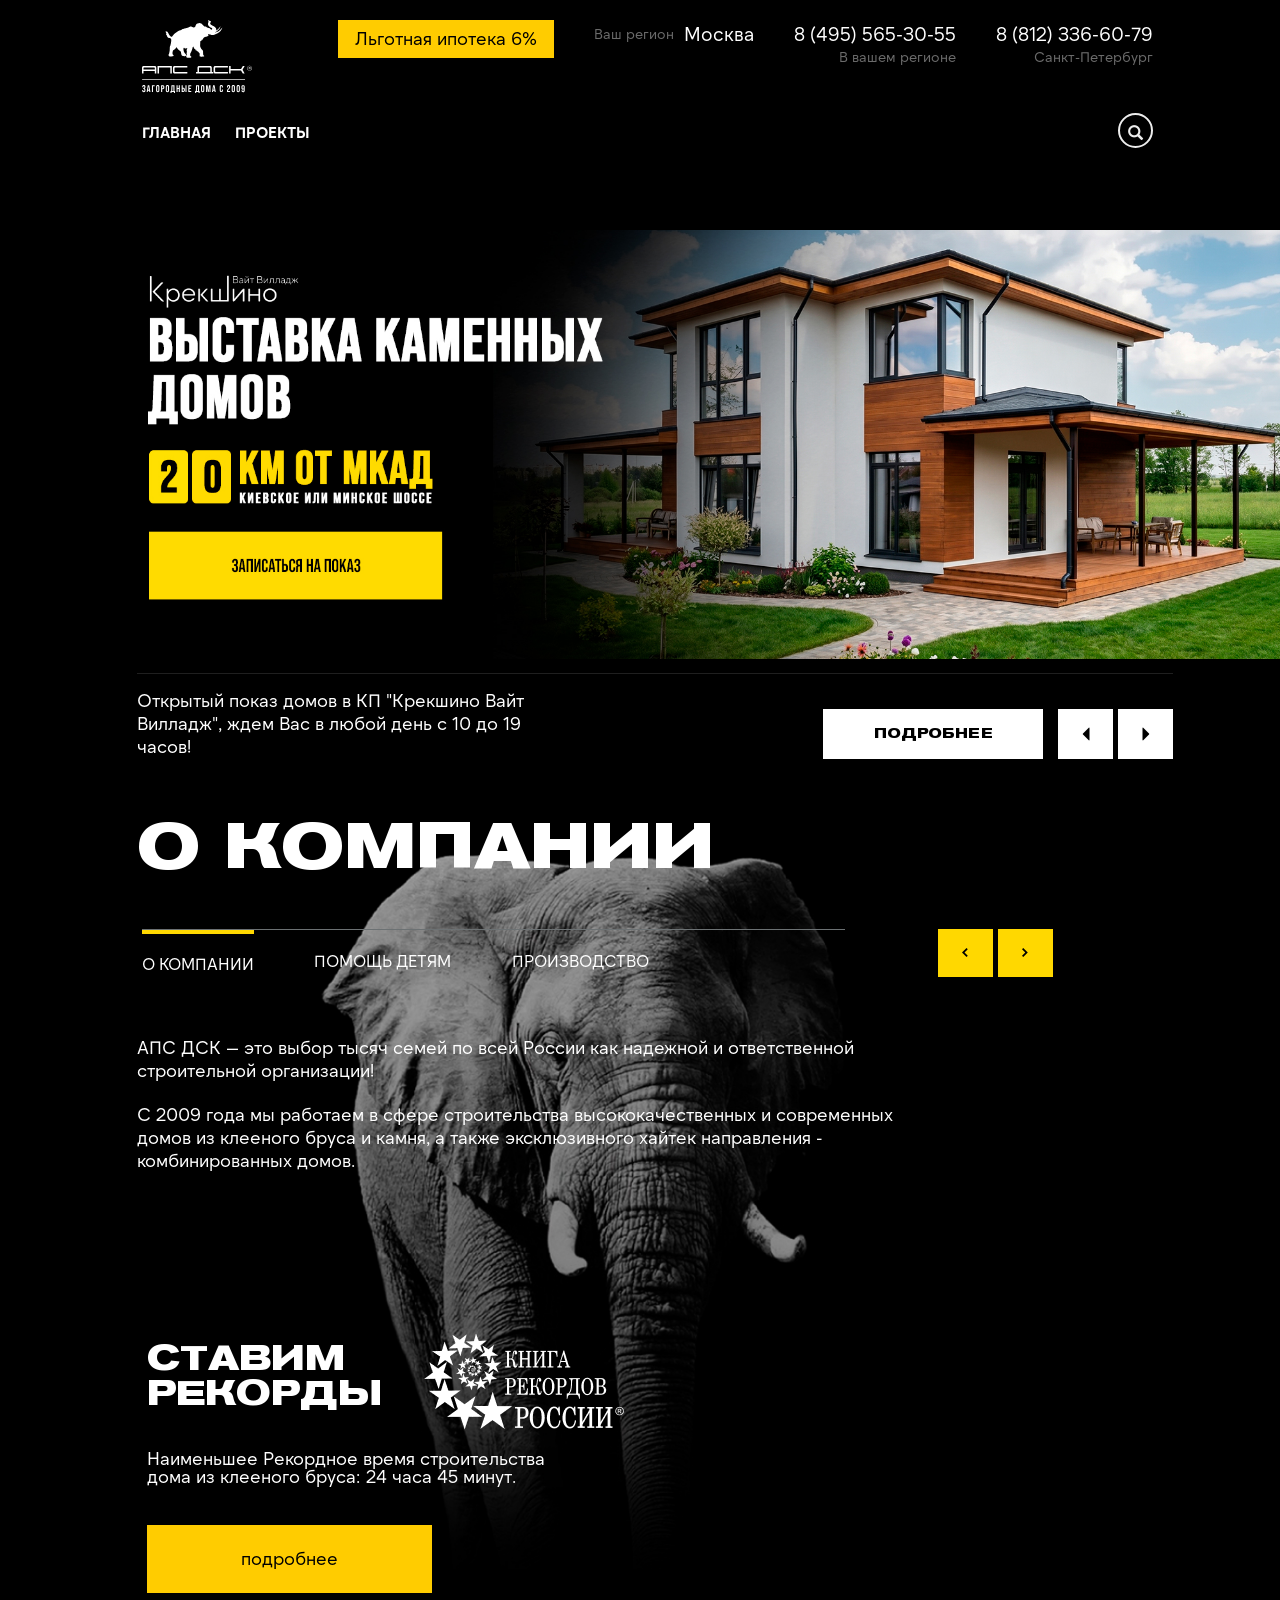
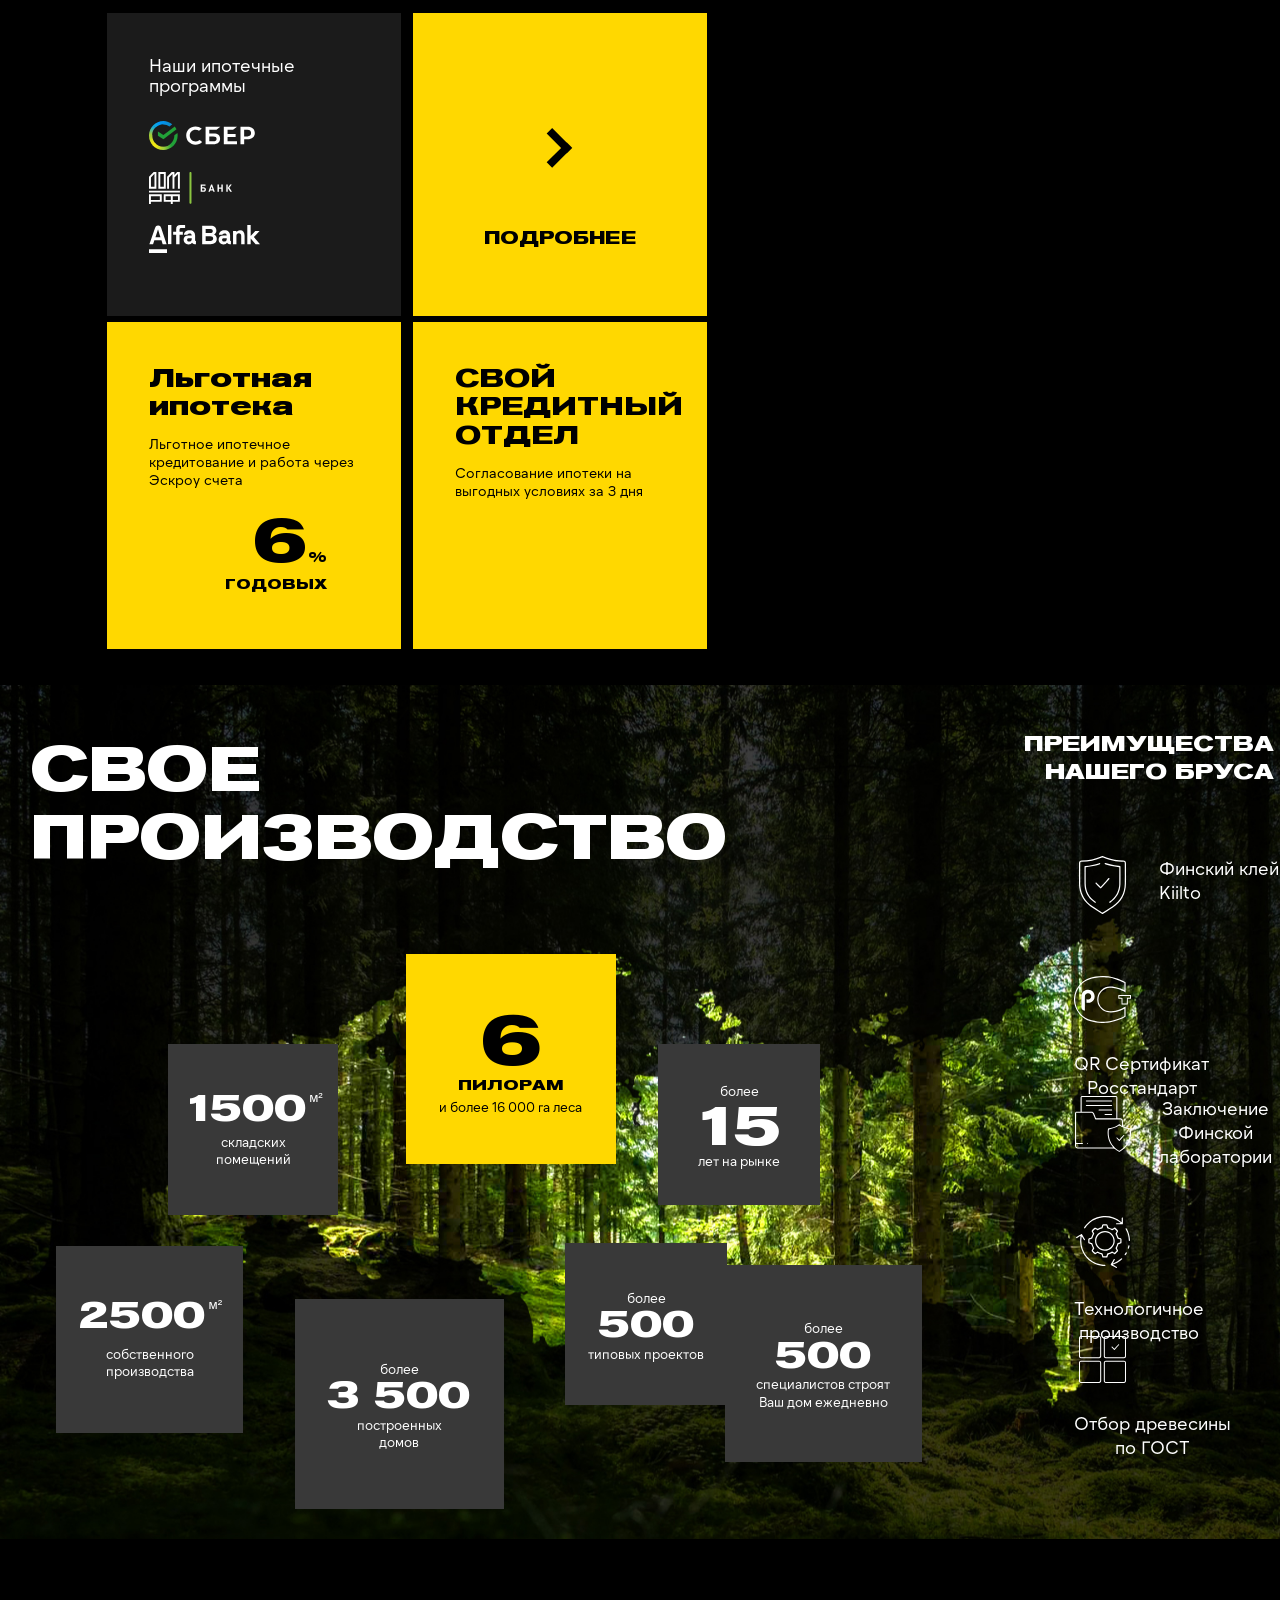
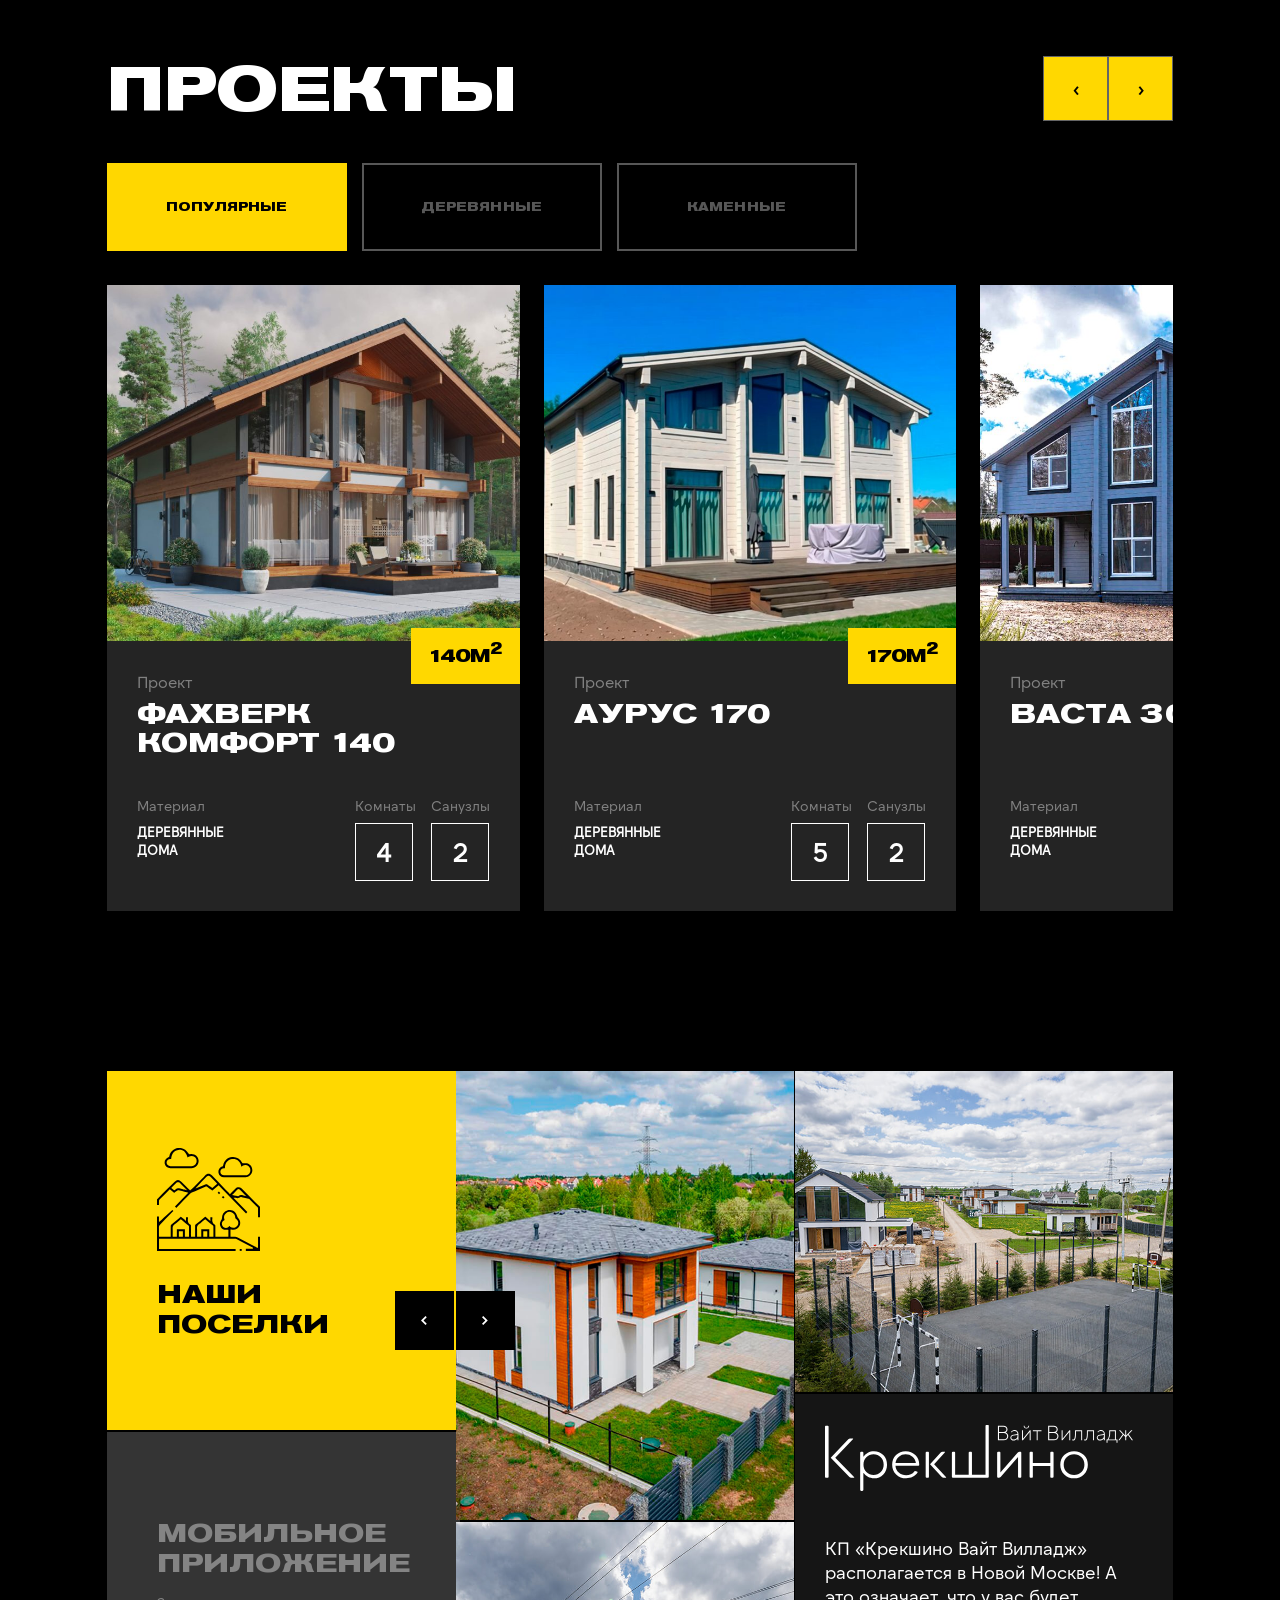
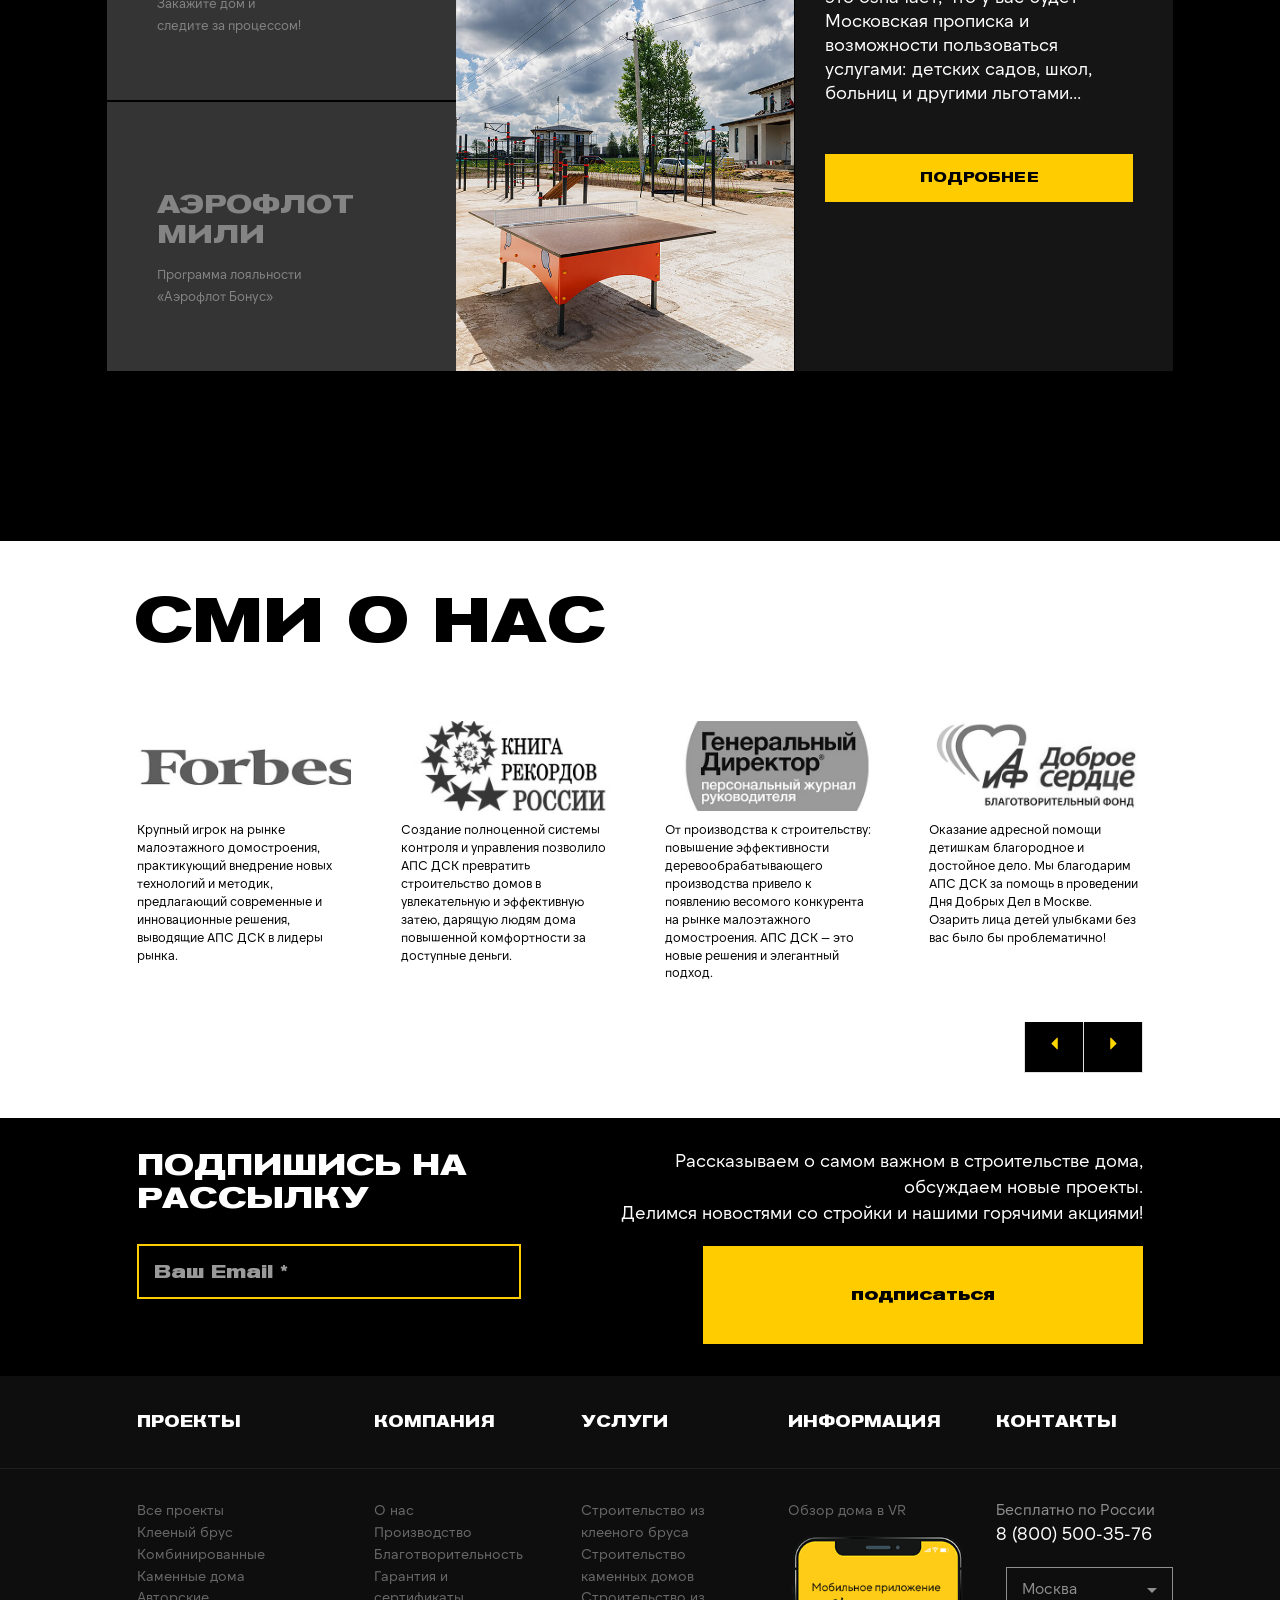
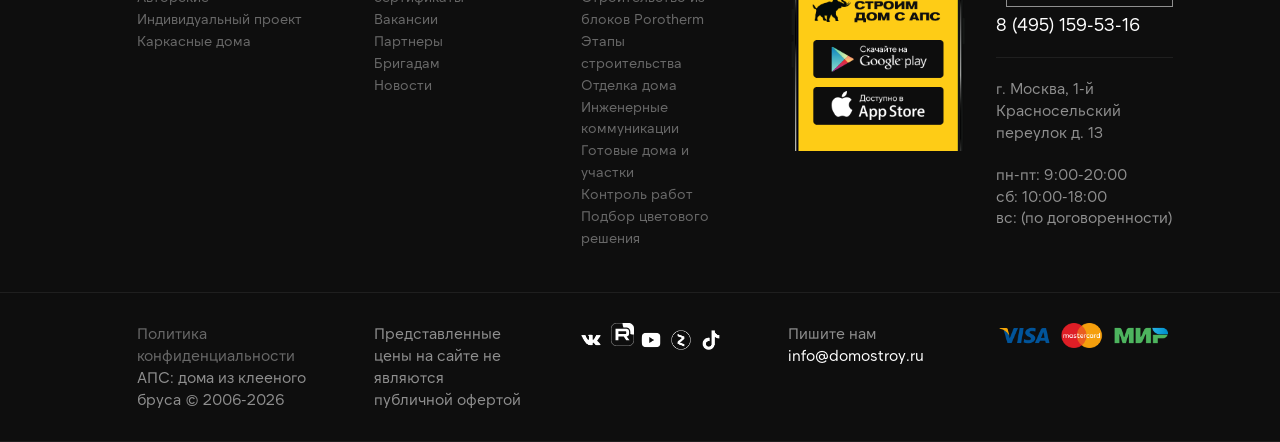
==== commit 57578e95: "Update index.html" ====
--- a/index.html
+++ b/index.html
@@ -186,11 +186,11 @@
                             </style>
                         </div>
                                                 <div class="header-fixed-content-col">
-                        <div id="" class="mainPhone phone bold"><a class="mgo-msk" href="tel:+74951595316">8 (495) 159-53-16</a></div>
+                        <div id="" class="mainPhone phone bold"><a class="mgo-msk" href="tel:+74951595316">8 (495) 565-30-55</a></div>
                         <div class="text small" id="phone_region">В вашем регионе</div>
                         </div>
                                                                         <div class="header-fixed-content-col">
-                        <div class="phone bold"><a class="mgo-spb" href="tel:88123366079">8 (812) 317-15-92</a></div>
+                        <div class="phone bold"><a class="mgo-spb" href="tel:88123366079">8 (812) 336-60-79</a></div>
                         <div class="text small">Санкт-Петербург</div>
                         </div>
                                                                     </div>
@@ -742,7 +742,7 @@
 	display:none;
 }
 .sp-arrow.sp-next-arrow {
-    background: #000 url(/img/right-s.svg);
+    background: #000 url(img/right-s.svg);
     background-repeat: no-repeat;
     background-position: center;
     transform: rotate(0deg);
@@ -750,7 +750,7 @@
     height: 59px;
 }
 .sp-arrow.sp-previous-arrow {
-	background: #000 url(/img/left-s.svg);
+	background: #000 url(img/left-s.svg);
     background-repeat: no-repeat;
     background-position: center;
     width: 59px;
@@ -831,7 +831,7 @@
 	background: transparent;
 }
 .sp-owl .owl-next span {
-    background: #000 url(/img/right-s.svg);
+    background: #000 url(img/right-s.svg);
     background-repeat: no-repeat;
     background-position: center;
     transform: rotate(0deg);
@@ -841,7 +841,7 @@
     font-size: 0;
 }
 .sp-owl .owl-prev span {
-    background: #000 url(/img/left-s.svg);
+    background: #000 url(img/left-s.svg);
     background-repeat: no-repeat;
     background-position: center;
     width: 59px;
@@ -984,7 +984,7 @@
                     background: transparent;
 				}
     .block_black.mcc.m_b.slonhome {
-        background: url(/img/slonen.jpg) !important;
+        background: url(img/slonen.jpg) !important;
         background-size: 190% !important;
         background-repeat: no-repeat !important;
         background-position: -93px -20px !important;
@@ -1159,7 +1159,7 @@
     background: transparent !important;
 }
 .block_black.mcc.m_b.finhome {
-    background-image: url(/img/proizvodts.jpg);
+    background-image: url(img/proizvodts.jpg);
     background-position: 21% 39px;
     background-repeat: no-repeat;
 }
@@ -1438,7 +1438,7 @@
 		<div class="container">
 			<div class="row">
 				<div id="block_header_bottom">
-	<div background-image-load="url(&#39;/img/slonen.jpg&#39;);" class="block_black mcc m_b mobile-status-0 carousel slide bg type_navi_0 with_news with_news" data-interval="0" data-ride="carousel" id="slider_main_company" style="background-image:url(&#39;/img/slonen.jpg&#39;);">
+	<div background-image-load="url(&#39;img/slonen.jpg&#39;);" class="block_black mcc m_b mobile-status-0 carousel slide bg type_navi_0 with_news with_news" data-interval="0" data-ride="carousel" id="slider_main_company" style="background-image:url(&#39;img/slonen.jpg&#39;);">
 		<div class="wrap_nav">
 			<!-- Индикаторы -->
 			<div class="wrap-carousel-indicators">
@@ -1585,7 +1585,7 @@
 	<div class="block_black mcc m_b finhome">
 		<div class="container">
 			<div class="row">
-				<div background-image-load="url(&#39;/img/proizvodts.jpg&#39;)" class="preim_main row mcc m_w block_black" style="background-image:url(&#39;/img/proizvodts.jpg&#39;)">
+				<div background-image-load="url(&#39;img/proizvodts.jpg&#39;)" class="preim_main row mcc m_w block_black" style="background-image:url(&#39;img/proizvodts.jpg&#39;)">
 	<div class="ful_d_right block_black col-md-5">
 		<div class="el" id="d_el1">
 			<div class="close glyphicon glyphicon-remove">
@@ -3034,4 +3034,4 @@
 </script>
 
 
-</body></html>+</body></html>
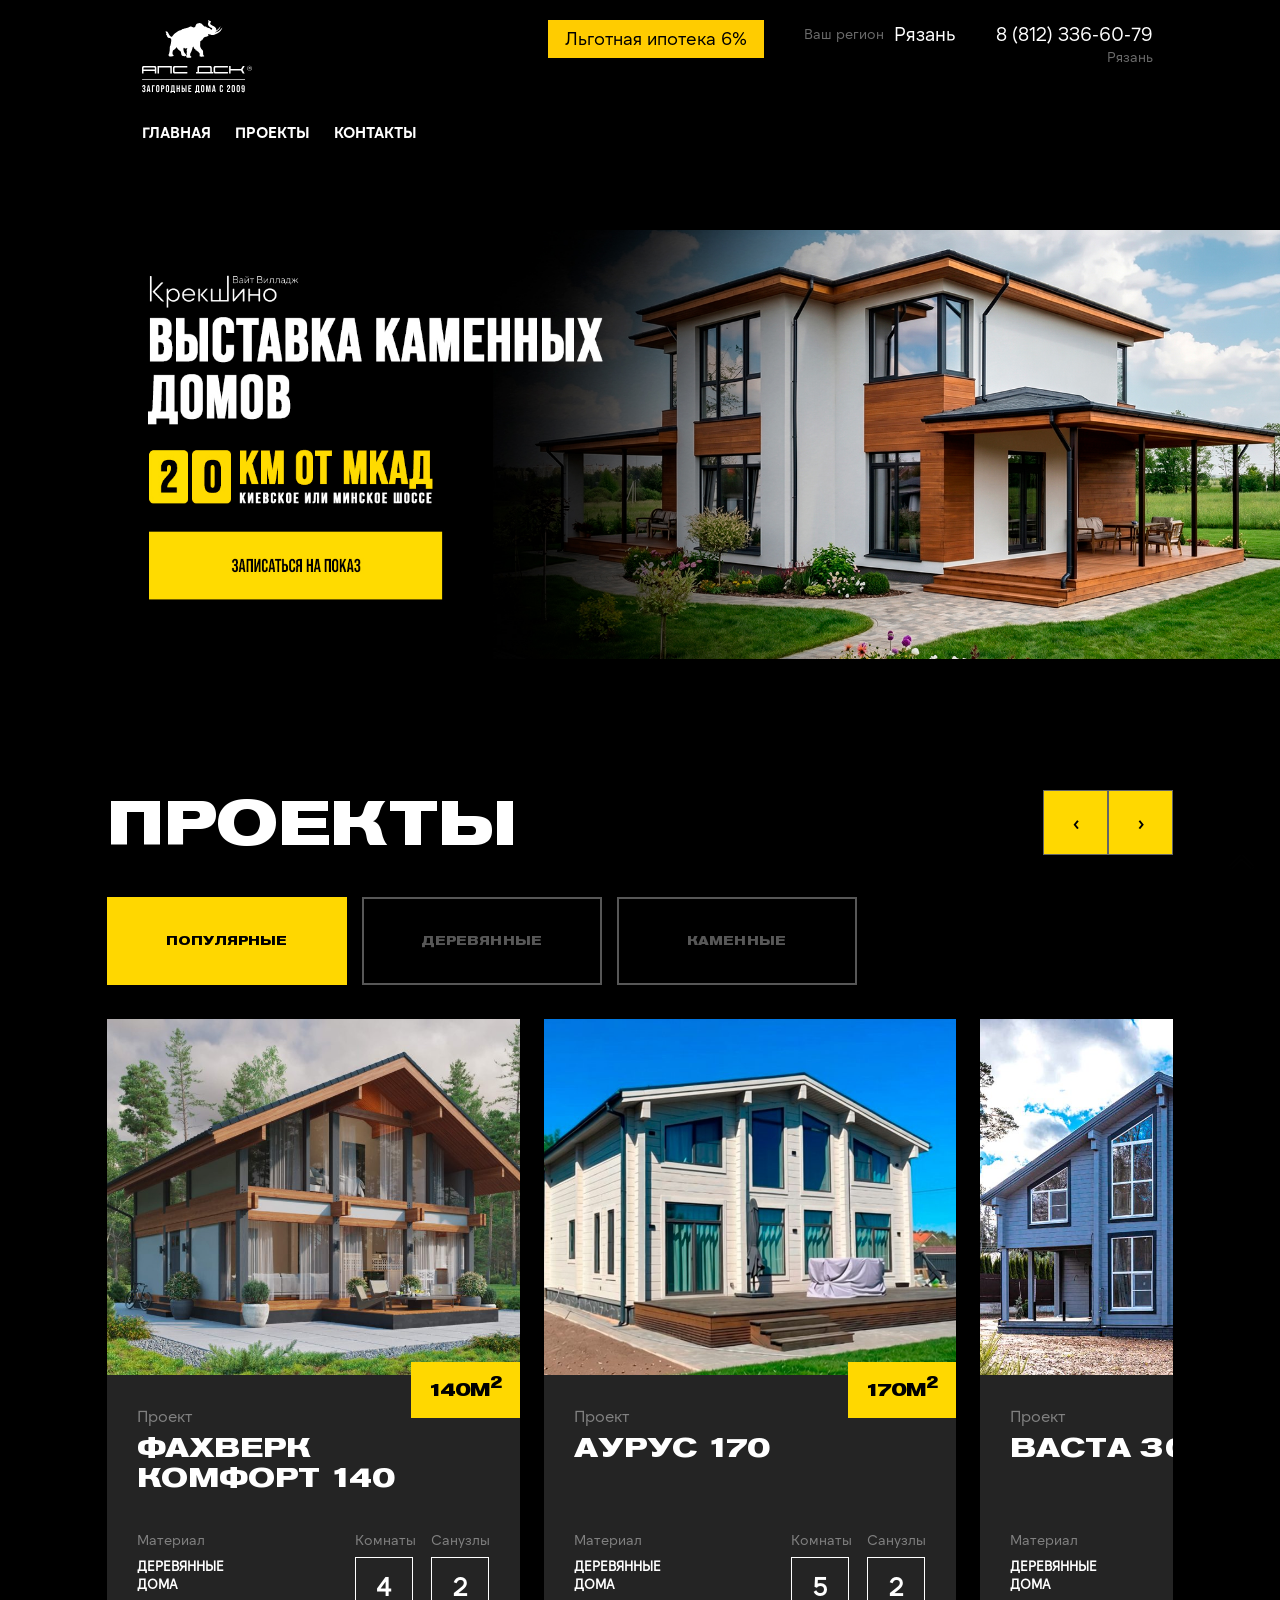
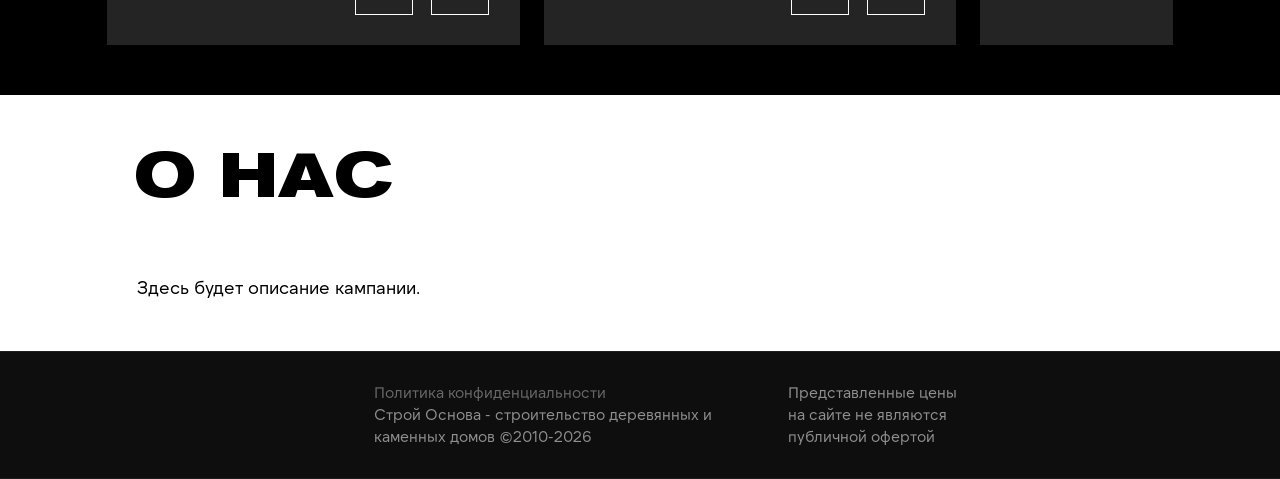
==== commit b26087b6: "Update index.html" ====
--- a/index.html
+++ b/index.html
@@ -1,3037 +1,3063 @@
 <!DOCTYPE html>
-
-<html lang="en"><head><meta http-equiv="Content-Type" content="text/html; charset=UTF-8">
+<html lang="en">
+    <head>
+        <meta http-equiv="Content-Type" content="text/html; charset=UTF-8">
+        <meta http-equiv="X-UA-Compatible" content="IE=edge">
+        <meta name="viewport" content="width=device-width, initial-scale=1, maximum-scale=1.0, user-scalable=no">
+        <meta property="og:image" content="image/no_image.jpg">
+        <title>АПС - дома из клееного бруса от производителя клееного бруса, строительство деревянных домов под ключ</title>
+        <meta name="description" content="Строительство деревянных домов из клееного бруса под ключ от компании АПС ДСК по доступным ценам. Звоните +7 (800) 500-35-76">
+        <meta name="keywords" content="деревянные дома из бруса, дома из клееного бруса, строительство деревянных домов под ключ">
+        <meta http-equiv="Pragma" content="no-cache">
+        <link rel="icon" href="img/favicon.svg" type="image/svg+xml">
+        <link href="fonts/TTNorms-Regular.woff2" rel="preload" as="font" type="font/woff2" crossorigin="">
+        <link href="fonts/TTNorms-Light.woff2" rel="preload" as="font" type="font/woff2" crossorigin="">
+        <link href="fonts/TTNorms-Bold.woff2" rel="preload" as="font" type="font/woff2" crossorigin="">
+        <link href="fonts/AkzidenzGroteskPro-BoldEx.woff2" rel="preload" as="font" type="font/woff2" crossorigin="">
+        <link href="fonts/OpenSans.woff2" rel="preload" as="font" type="font/woff2" crossorigin="">
+        <link href="fonts/fontello.woff2" rel="preload" as="font" type="font/woff2" crossorigin="">
+        <link href="fonts/glyphicons-halflings-regular.woff2" rel="preload" as="font" type="font/woff2" crossorigin="">
+        <link href="css/jquery-ui.min.css" rel="stylesheet">
+        <link href="css/bootstrap.css" rel="stylesheet">
+        <link href="css/owl.carousel.min.css" rel="stylesheet">
+        <link href="css/jquery.fancybox.min.css" rel="stylesheet">
+        <link href="css/slick.min.css" rel="stylesheet">
+        <link href="css/slick-theme.min.css" rel="stylesheet">
+        <link href="css/swiper-bundle.min.css" rel="stylesheet">
+        <link href="css/style1017.css" rel="stylesheet">
+        <link href="css/style1018.css" rel="stylesheet">
     
-    <meta http-equiv="X-UA-Compatible" content="IE=edge">
-    <meta name="viewport" content="width=device-width, initial-scale=1, maximum-scale=1.0, user-scalable=no">
-    <meta property="og:image" content="image/no_image.jpg">
-    <title>АПС - дома из клееного бруса от производителя клееного бруса, строительство деревянных домов под ключ</title>
-    
-            <meta name="description" content="Строительство деревянных домов из клееного бруса под ключ от компании АПС ДСК по доступным ценам. Звоните +7 (800) 500-35-76">
-                <meta name="keywords" content="деревянные дома из бруса, дома из клееного бруса, строительство деревянных домов под ключ">
-        <meta http-equiv="Pragma" content="no-cache">
-                    <link rel="icon" href="img/favicon.svg" type="image/svg+xml">
+        <!-- HTML5 Shim and Respond.js IE8 support of HTML5 elements and media queries -->
+        <!-- WARNING: Respond.js doesn't work if you view the page via file:// -->
+        <!--[if lt IE 9]>
+        <script src="https://oss.maxcdn.com/libs/html5shiv/3.7.0/html5shiv.js"></script>
+        <script src="https://oss.maxcdn.com/libs/respond.js/1.4.2/respond.min.js"></script>
+        <![endif]-->
+        
+        <style type="text/css">span.im-caret {
+            -webkit-animation: 1s blink step-end infinite;
+            animation: 1s blink step-end infinite;
+        }
+
+        @keyframes blink {
+            from, to {
+                border-right-color: black;
+            }
+            50% {
+                border-right-color: transparent;
+            }
+        }
+
+        @-webkit-keyframes blink {
+            from, to {
+                border-right-color: black;
+            }
+            50% {
+                border-right-color: transparent;
+            }
+        }
+
+        span.im-static {
+            color: grey;
+        }
+
+        div.im-colormask {
+            display: inline-block;
+            border-style: inset;
+            border-width: 2px;
+            -webkit-appearance: textfield;
+            -moz-appearance: textfield;
+            appearance: textfield;
+        }
+
+        div.im-colormask > input {
+            position: absolute;
+            display: inline-block;
+            background-color: transparent;
+            color: transparent;
+            -webkit-appearance: caret;
+            -moz-appearance: caret;
+            appearance: caret;
+            border-style: none;
+            left: 0; /*calculated*/
+        }
+
+        div.im-colormask > input:focus {
+            outline: none;
+        }
+
+        div.im-colormask > input::-moz-selection{
+            background: none;
+        }
+
+        div.im-colormask > input::selection{
+            background: none;
+        }
+        div.im-colormask > input::-moz-selection{
+            background: none;
+        }
+
+        div.im-colormask > div {
+            color: black;
+            display: inline-block;
+            width: 100px; /*calculated*/
+        }</style>
+        <meta name='robots' content='max-image-preview:large' />
+        <style id="wp-img-auto-sizes-contain-inline-css">
+        img:is([sizes=auto i],[sizes^="auto," i]){contain-intrinsic-size:3000px 1500px}
+        /*# sourceURL=wp-img-auto-sizes-contain-inline-css */
+        </style>
+
+        <style id="global-styles-inline-css">
+        :root{--wp--preset--aspect-ratio--square: 1;--wp--preset--aspect-ratio--4-3: 4/3;--wp--preset--aspect-ratio--3-4: 3/4;--wp--preset--aspect-ratio--3-2: 3/2;--wp--preset--aspect-ratio--2-3: 2/3;--wp--preset--aspect-ratio--16-9: 16/9;--wp--preset--aspect-ratio--9-16: 9/16;--wp--preset--color--black: #000000;--wp--preset--color--cyan-bluish-gray: #abb8c3;--wp--preset--color--white: #ffffff;--wp--preset--color--pale-pink: #f78da7;--wp--preset--color--vivid-red: #cf2e2e;--wp--preset--color--luminous-vivid-orange: #ff6900;--wp--preset--color--luminous-vivid-amber: #fcb900;--wp--preset--color--light-green-cyan: #7bdcb5;--wp--preset--color--vivid-green-cyan: #00d084;--wp--preset--color--pale-cyan-blue: #8ed1fc;--wp--preset--color--vivid-cyan-blue: #0693e3;--wp--preset--color--vivid-purple: #9b51e0;--wp--preset--gradient--vivid-cyan-blue-to-vivid-purple: linear-gradient(135deg,rgb(6,147,227) 0%,rgb(155,81,224) 100%);--wp--preset--gradient--light-green-cyan-to-vivid-green-cyan: linear-gradient(135deg,rgb(122,220,180) 0%,rgb(0,208,130) 100%);--wp--preset--gradient--luminous-vivid-amber-to-luminous-vivid-orange: linear-gradient(135deg,rgb(252,185,0) 0%,rgb(255,105,0) 100%);--wp--preset--gradient--luminous-vivid-orange-to-vivid-red: linear-gradient(135deg,rgb(255,105,0) 0%,rgb(207,46,46) 100%);--wp--preset--gradient--very-light-gray-to-cyan-bluish-gray: linear-gradient(135deg,rgb(238,238,238) 0%,rgb(169,184,195) 100%);--wp--preset--gradient--cool-to-warm-spectrum: linear-gradient(135deg,rgb(74,234,220) 0%,rgb(151,120,209) 20%,rgb(207,42,186) 40%,rgb(238,44,130) 60%,rgb(251,105,98) 80%,rgb(254,248,76) 100%);--wp--preset--gradient--blush-light-purple: linear-gradient(135deg,rgb(255,206,236) 0%,rgb(152,150,240) 100%);--wp--preset--gradient--blush-bordeaux: linear-gradient(135deg,rgb(254,205,165) 0%,rgb(254,45,45) 50%,rgb(107,0,62) 100%);--wp--preset--gradient--luminous-dusk: linear-gradient(135deg,rgb(255,203,112) 0%,rgb(199,81,192) 50%,rgb(65,88,208) 100%);--wp--preset--gradient--pale-ocean: linear-gradient(135deg,rgb(255,245,203) 0%,rgb(182,227,212) 50%,rgb(51,167,181) 100%);--wp--preset--gradient--electric-grass: linear-gradient(135deg,rgb(202,248,128) 0%,rgb(113,206,126) 100%);--wp--preset--gradient--midnight: linear-gradient(135deg,rgb(2,3,129) 0%,rgb(40,116,252) 100%);--wp--preset--font-size--small: 13px;--wp--preset--font-size--medium: 20px;--wp--preset--font-size--large: 36px;--wp--preset--font-size--x-large: 42px;--wp--preset--spacing--20: 0.44rem;--wp--preset--spacing--30: 0.67rem;--wp--preset--spacing--40: 1rem;--wp--preset--spacing--50: 1.5rem;--wp--preset--spacing--60: 2.25rem;--wp--preset--spacing--70: 3.38rem;--wp--preset--spacing--80: 5.06rem;--wp--preset--shadow--natural: 6px 6px 9px rgba(0, 0, 0, 0.2);--wp--preset--shadow--deep: 12px 12px 50px rgba(0, 0, 0, 0.4);--wp--preset--shadow--sharp: 6px 6px 0px rgba(0, 0, 0, 0.2);--wp--preset--shadow--outlined: 6px 6px 0px -3px rgb(255, 255, 255), 6px 6px rgb(0, 0, 0);--wp--preset--shadow--crisp: 6px 6px 0px rgb(0, 0, 0);}:where(body) { margin: 0; }:where(.is-layout-flex){gap: 0.5em;}:where(.is-layout-grid){gap: 0.5em;}body .is-layout-flex{display: flex;}.is-layout-flex{flex-wrap: wrap;align-items: center;}.is-layout-flex > :is(*, div){margin: 0;}body .is-layout-grid{display: grid;}.is-layout-grid > :is(*, div){margin: 0;}body{padding-top: 0px;padding-right: 0px;padding-bottom: 0px;padding-left: 0px;}:root :where(.wp-element-button, .wp-block-button__link){background-color: #32373c;border-width: 0;color: #fff;font-family: inherit;font-size: inherit;font-style: inherit;font-weight: inherit;letter-spacing: inherit;line-height: inherit;padding-top: calc(0.667em + 2px);padding-right: calc(1.333em + 2px);padding-bottom: calc(0.667em + 2px);padding-left: calc(1.333em + 2px);text-decoration: none;text-transform: inherit;}.has-black-color{color: var(--wp--preset--color--black) !important;}.has-cyan-bluish-gray-color{color: var(--wp--preset--color--cyan-bluish-gray) !important;}.has-white-color{color: var(--wp--preset--color--white) !important;}.has-pale-pink-color{color: var(--wp--preset--color--pale-pink) !important;}.has-vivid-red-color{color: var(--wp--preset--color--vivid-red) !important;}.has-luminous-vivid-orange-color{color: var(--wp--preset--color--luminous-vivid-orange) !important;}.has-luminous-vivid-amber-color{color: var(--wp--preset--color--luminous-vivid-amber) !important;}.has-light-green-cyan-color{color: var(--wp--preset--color--light-green-cyan) !important;}.has-vivid-green-cyan-color{color: var(--wp--preset--color--vivid-green-cyan) !important;}.has-pale-cyan-blue-color{color: var(--wp--preset--color--pale-cyan-blue) !important;}.has-vivid-cyan-blue-color{color: var(--wp--preset--color--vivid-cyan-blue) !important;}.has-vivid-purple-color{color: var(--wp--preset--color--vivid-purple) !important;}.has-black-background-color{background-color: var(--wp--preset--color--black) !important;}.has-cyan-bluish-gray-background-color{background-color: var(--wp--preset--color--cyan-bluish-gray) !important;}.has-white-background-color{background-color: var(--wp--preset--color--white) !important;}.has-pale-pink-background-color{background-color: var(--wp--preset--color--pale-pink) !important;}.has-vivid-red-background-color{background-color: var(--wp--preset--color--vivid-red) !important;}.has-luminous-vivid-orange-background-color{background-color: var(--wp--preset--color--luminous-vivid-orange) !important;}.has-luminous-vivid-amber-background-color{background-color: var(--wp--preset--color--luminous-vivid-amber) !important;}.has-light-green-cyan-background-color{background-color: var(--wp--preset--color--light-green-cyan) !important;}.has-vivid-green-cyan-background-color{background-color: var(--wp--preset--color--vivid-green-cyan) !important;}.has-pale-cyan-blue-background-color{background-color: var(--wp--preset--color--pale-cyan-blue) !important;}.has-vivid-cyan-blue-background-color{background-color: var(--wp--preset--color--vivid-cyan-blue) !important;}.has-vivid-purple-background-color{background-color: var(--wp--preset--color--vivid-purple) !important;}.has-black-border-color{border-color: var(--wp--preset--color--black) !important;}.has-cyan-bluish-gray-border-color{border-color: var(--wp--preset--color--cyan-bluish-gray) !important;}.has-white-border-color{border-color: var(--wp--preset--color--white) !important;}.has-pale-pink-border-color{border-color: var(--wp--preset--color--pale-pink) !important;}.has-vivid-red-border-color{border-color: var(--wp--preset--color--vivid-red) !important;}.has-luminous-vivid-orange-border-color{border-color: var(--wp--preset--color--luminous-vivid-orange) !important;}.has-luminous-vivid-amber-border-color{border-color: var(--wp--preset--color--luminous-vivid-amber) !important;}.has-light-green-cyan-border-color{border-color: var(--wp--preset--color--light-green-cyan) !important;}.has-vivid-green-cyan-border-color{border-color: var(--wp--preset--color--vivid-green-cyan) !important;}.has-pale-cyan-blue-border-color{border-color: var(--wp--preset--color--pale-cyan-blue) !important;}.has-vivid-cyan-blue-border-color{border-color: var(--wp--preset--color--vivid-cyan-blue) !important;}.has-vivid-purple-border-color{border-color: var(--wp--preset--color--vivid-purple) !important;}.has-vivid-cyan-blue-to-vivid-purple-gradient-background{background: var(--wp--preset--gradient--vivid-cyan-blue-to-vivid-purple) !important;}.has-light-green-cyan-to-vivid-green-cyan-gradient-background{background: var(--wp--preset--gradient--light-green-cyan-to-vivid-green-cyan) !important;}.has-luminous-vivid-amber-to-luminous-vivid-orange-gradient-background{background: var(--wp--preset--gradient--luminous-vivid-amber-to-luminous-vivid-orange) !important;}.has-luminous-vivid-orange-to-vivid-red-gradient-background{background: var(--wp--preset--gradient--luminous-vivid-orange-to-vivid-red) !important;}.has-very-light-gray-to-cyan-bluish-gray-gradient-background{background: var(--wp--preset--gradient--very-light-gray-to-cyan-bluish-gray) !important;}.has-cool-to-warm-spectrum-gradient-background{background: var(--wp--preset--gradient--cool-to-warm-spectrum) !important;}.has-blush-light-purple-gradient-background{background: var(--wp--preset--gradient--blush-light-purple) !important;}.has-blush-bordeaux-gradient-background{background: var(--wp--preset--gradient--blush-bordeaux) !important;}.has-luminous-dusk-gradient-background{background: var(--wp--preset--gradient--luminous-dusk) !important;}.has-pale-ocean-gradient-background{background: var(--wp--preset--gradient--pale-ocean) !important;}.has-electric-grass-gradient-background{background: var(--wp--preset--gradient--electric-grass) !important;}.has-midnight-gradient-background{background: var(--wp--preset--gradient--midnight) !important;}.has-small-font-size{font-size: var(--wp--preset--font-size--small) !important;}.has-medium-font-size{font-size: var(--wp--preset--font-size--medium) !important;}.has-large-font-size{font-size: var(--wp--preset--font-size--large) !important;}.has-x-large-font-size{font-size: var(--wp--preset--font-size--x-large) !important;}
+        /*# sourceURL=global-styles-inline-css */
+        </style>
+    </head>
+    <body class="">
+        <script src="js/jquery.min.js"></script>
+
+        <div class="wrap_body" style="opacity:1">
             
-        <link href="fonts/TTNorms-Regular.woff2" rel="preload" as="font" type="font/woff2" crossorigin="">
-    <link href="fonts/TTNorms-Light.woff2" rel="preload" as="font" type="font/woff2" crossorigin="">
-    <link href="fonts/TTNorms-Bold.woff2" rel="preload" as="font" type="font/woff2" crossorigin="">
-    <link href="fonts/AkzidenzGroteskPro-BoldEx.woff2" rel="preload" as="font" type="font/woff2" crossorigin="">
-    <link href="fonts/OpenSans.woff2" rel="preload" as="font" type="font/woff2" crossorigin="">
-    <link href="fonts/fontello.woff2" rel="preload" as="font" type="font/woff2" crossorigin="">
-    <link href="fonts/glyphicons-halflings-regular.woff2" rel="preload" as="font" type="font/woff2" crossorigin="">
-
-    <link href="css/jquery-ui.min.css" rel="stylesheet">
-<link href="css/bootstrap.css" rel="stylesheet">
-<link href="css/owl.carousel.min.css" rel="stylesheet">
-<link href="css/jquery.fancybox.min.css" rel="stylesheet">
-<link href="css/slick.min.css" rel="stylesheet">
-<link href="css/slick-theme.min.css" rel="stylesheet">
-<link href="css/swiper-bundle.min.css" rel="stylesheet">
-<link href="css/style1017.css" rel="stylesheet">
-<link href="css/style1018.css" rel="stylesheet">
-
-    
-    <!-- HTML5 Shim and Respond.js IE8 support of HTML5 elements and media queries -->
-    <!-- WARNING: Respond.js doesn't work if you view the page via file:// -->
-    <!--[if lt IE 9]>
-    <script src="https://oss.maxcdn.com/libs/html5shiv/3.7.0/html5shiv.js"></script>
-    <script src="https://oss.maxcdn.com/libs/respond.js/1.4.2/respond.min.js"></script>
-    <![endif]-->
-
-    
-    
-    
-<style type="text/css">span.im-caret {
-    -webkit-animation: 1s blink step-end infinite;
-    animation: 1s blink step-end infinite;
-}
-
-@keyframes blink {
-    from, to {
-        border-right-color: black;
-    }
-    50% {
-        border-right-color: transparent;
-    }
-}
-
-@-webkit-keyframes blink {
-    from, to {
-        border-right-color: black;
-    }
-    50% {
-        border-right-color: transparent;
-    }
-}
-
-span.im-static {
-    color: grey;
-}
-
-div.im-colormask {
-    display: inline-block;
-    border-style: inset;
-    border-width: 2px;
-    -webkit-appearance: textfield;
-    -moz-appearance: textfield;
-    appearance: textfield;
-}
-
-div.im-colormask > input {
-    position: absolute;
-    display: inline-block;
-    background-color: transparent;
-    color: transparent;
-    -webkit-appearance: caret;
-    -moz-appearance: caret;
-    appearance: caret;
-    border-style: none;
-    left: 0; /*calculated*/
-}
-
-div.im-colormask > input:focus {
-    outline: none;
-}
-
-div.im-colormask > input::-moz-selection{
-    background: none;
-}
-
-div.im-colormask > input::selection{
-    background: none;
-}
-div.im-colormask > input::-moz-selection{
-    background: none;
-}
-
-div.im-colormask > div {
-    color: black;
-    display: inline-block;
-    width: 100px; /*calculated*/
-}</style><meta name='robots' content='max-image-preview:large' />
-<style id="wp-img-auto-sizes-contain-inline-css">
-img:is([sizes=auto i],[sizes^="auto," i]){contain-intrinsic-size:3000px 1500px}
-/*# sourceURL=wp-img-auto-sizes-contain-inline-css */
-</style>
-
-
-
-
-<style id="global-styles-inline-css">
-:root{--wp--preset--aspect-ratio--square: 1;--wp--preset--aspect-ratio--4-3: 4/3;--wp--preset--aspect-ratio--3-4: 3/4;--wp--preset--aspect-ratio--3-2: 3/2;--wp--preset--aspect-ratio--2-3: 2/3;--wp--preset--aspect-ratio--16-9: 16/9;--wp--preset--aspect-ratio--9-16: 9/16;--wp--preset--color--black: #000000;--wp--preset--color--cyan-bluish-gray: #abb8c3;--wp--preset--color--white: #ffffff;--wp--preset--color--pale-pink: #f78da7;--wp--preset--color--vivid-red: #cf2e2e;--wp--preset--color--luminous-vivid-orange: #ff6900;--wp--preset--color--luminous-vivid-amber: #fcb900;--wp--preset--color--light-green-cyan: #7bdcb5;--wp--preset--color--vivid-green-cyan: #00d084;--wp--preset--color--pale-cyan-blue: #8ed1fc;--wp--preset--color--vivid-cyan-blue: #0693e3;--wp--preset--color--vivid-purple: #9b51e0;--wp--preset--gradient--vivid-cyan-blue-to-vivid-purple: linear-gradient(135deg,rgb(6,147,227) 0%,rgb(155,81,224) 100%);--wp--preset--gradient--light-green-cyan-to-vivid-green-cyan: linear-gradient(135deg,rgb(122,220,180) 0%,rgb(0,208,130) 100%);--wp--preset--gradient--luminous-vivid-amber-to-luminous-vivid-orange: linear-gradient(135deg,rgb(252,185,0) 0%,rgb(255,105,0) 100%);--wp--preset--gradient--luminous-vivid-orange-to-vivid-red: linear-gradient(135deg,rgb(255,105,0) 0%,rgb(207,46,46) 100%);--wp--preset--gradient--very-light-gray-to-cyan-bluish-gray: linear-gradient(135deg,rgb(238,238,238) 0%,rgb(169,184,195) 100%);--wp--preset--gradient--cool-to-warm-spectrum: linear-gradient(135deg,rgb(74,234,220) 0%,rgb(151,120,209) 20%,rgb(207,42,186) 40%,rgb(238,44,130) 60%,rgb(251,105,98) 80%,rgb(254,248,76) 100%);--wp--preset--gradient--blush-light-purple: linear-gradient(135deg,rgb(255,206,236) 0%,rgb(152,150,240) 100%);--wp--preset--gradient--blush-bordeaux: linear-gradient(135deg,rgb(254,205,165) 0%,rgb(254,45,45) 50%,rgb(107,0,62) 100%);--wp--preset--gradient--luminous-dusk: linear-gradient(135deg,rgb(255,203,112) 0%,rgb(199,81,192) 50%,rgb(65,88,208) 100%);--wp--preset--gradient--pale-ocean: linear-gradient(135deg,rgb(255,245,203) 0%,rgb(182,227,212) 50%,rgb(51,167,181) 100%);--wp--preset--gradient--electric-grass: linear-gradient(135deg,rgb(202,248,128) 0%,rgb(113,206,126) 100%);--wp--preset--gradient--midnight: linear-gradient(135deg,rgb(2,3,129) 0%,rgb(40,116,252) 100%);--wp--preset--font-size--small: 13px;--wp--preset--font-size--medium: 20px;--wp--preset--font-size--large: 36px;--wp--preset--font-size--x-large: 42px;--wp--preset--spacing--20: 0.44rem;--wp--preset--spacing--30: 0.67rem;--wp--preset--spacing--40: 1rem;--wp--preset--spacing--50: 1.5rem;--wp--preset--spacing--60: 2.25rem;--wp--preset--spacing--70: 3.38rem;--wp--preset--spacing--80: 5.06rem;--wp--preset--shadow--natural: 6px 6px 9px rgba(0, 0, 0, 0.2);--wp--preset--shadow--deep: 12px 12px 50px rgba(0, 0, 0, 0.4);--wp--preset--shadow--sharp: 6px 6px 0px rgba(0, 0, 0, 0.2);--wp--preset--shadow--outlined: 6px 6px 0px -3px rgb(255, 255, 255), 6px 6px rgb(0, 0, 0);--wp--preset--shadow--crisp: 6px 6px 0px rgb(0, 0, 0);}:where(body) { margin: 0; }:where(.is-layout-flex){gap: 0.5em;}:where(.is-layout-grid){gap: 0.5em;}body .is-layout-flex{display: flex;}.is-layout-flex{flex-wrap: wrap;align-items: center;}.is-layout-flex > :is(*, div){margin: 0;}body .is-layout-grid{display: grid;}.is-layout-grid > :is(*, div){margin: 0;}body{padding-top: 0px;padding-right: 0px;padding-bottom: 0px;padding-left: 0px;}:root :where(.wp-element-button, .wp-block-button__link){background-color: #32373c;border-width: 0;color: #fff;font-family: inherit;font-size: inherit;font-style: inherit;font-weight: inherit;letter-spacing: inherit;line-height: inherit;padding-top: calc(0.667em + 2px);padding-right: calc(1.333em + 2px);padding-bottom: calc(0.667em + 2px);padding-left: calc(1.333em + 2px);text-decoration: none;text-transform: inherit;}.has-black-color{color: var(--wp--preset--color--black) !important;}.has-cyan-bluish-gray-color{color: var(--wp--preset--color--cyan-bluish-gray) !important;}.has-white-color{color: var(--wp--preset--color--white) !important;}.has-pale-pink-color{color: var(--wp--preset--color--pale-pink) !important;}.has-vivid-red-color{color: var(--wp--preset--color--vivid-red) !important;}.has-luminous-vivid-orange-color{color: var(--wp--preset--color--luminous-vivid-orange) !important;}.has-luminous-vivid-amber-color{color: var(--wp--preset--color--luminous-vivid-amber) !important;}.has-light-green-cyan-color{color: var(--wp--preset--color--light-green-cyan) !important;}.has-vivid-green-cyan-color{color: var(--wp--preset--color--vivid-green-cyan) !important;}.has-pale-cyan-blue-color{color: var(--wp--preset--color--pale-cyan-blue) !important;}.has-vivid-cyan-blue-color{color: var(--wp--preset--color--vivid-cyan-blue) !important;}.has-vivid-purple-color{color: var(--wp--preset--color--vivid-purple) !important;}.has-black-background-color{background-color: var(--wp--preset--color--black) !important;}.has-cyan-bluish-gray-background-color{background-color: var(--wp--preset--color--cyan-bluish-gray) !important;}.has-white-background-color{background-color: var(--wp--preset--color--white) !important;}.has-pale-pink-background-color{background-color: var(--wp--preset--color--pale-pink) !important;}.has-vivid-red-background-color{background-color: var(--wp--preset--color--vivid-red) !important;}.has-luminous-vivid-orange-background-color{background-color: var(--wp--preset--color--luminous-vivid-orange) !important;}.has-luminous-vivid-amber-background-color{background-color: var(--wp--preset--color--luminous-vivid-amber) !important;}.has-light-green-cyan-background-color{background-color: var(--wp--preset--color--light-green-cyan) !important;}.has-vivid-green-cyan-background-color{background-color: var(--wp--preset--color--vivid-green-cyan) !important;}.has-pale-cyan-blue-background-color{background-color: var(--wp--preset--color--pale-cyan-blue) !important;}.has-vivid-cyan-blue-background-color{background-color: var(--wp--preset--color--vivid-cyan-blue) !important;}.has-vivid-purple-background-color{background-color: var(--wp--preset--color--vivid-purple) !important;}.has-black-border-color{border-color: var(--wp--preset--color--black) !important;}.has-cyan-bluish-gray-border-color{border-color: var(--wp--preset--color--cyan-bluish-gray) !important;}.has-white-border-color{border-color: var(--wp--preset--color--white) !important;}.has-pale-pink-border-color{border-color: var(--wp--preset--color--pale-pink) !important;}.has-vivid-red-border-color{border-color: var(--wp--preset--color--vivid-red) !important;}.has-luminous-vivid-orange-border-color{border-color: var(--wp--preset--color--luminous-vivid-orange) !important;}.has-luminous-vivid-amber-border-color{border-color: var(--wp--preset--color--luminous-vivid-amber) !important;}.has-light-green-cyan-border-color{border-color: var(--wp--preset--color--light-green-cyan) !important;}.has-vivid-green-cyan-border-color{border-color: var(--wp--preset--color--vivid-green-cyan) !important;}.has-pale-cyan-blue-border-color{border-color: var(--wp--preset--color--pale-cyan-blue) !important;}.has-vivid-cyan-blue-border-color{border-color: var(--wp--preset--color--vivid-cyan-blue) !important;}.has-vivid-purple-border-color{border-color: var(--wp--preset--color--vivid-purple) !important;}.has-vivid-cyan-blue-to-vivid-purple-gradient-background{background: var(--wp--preset--gradient--vivid-cyan-blue-to-vivid-purple) !important;}.has-light-green-cyan-to-vivid-green-cyan-gradient-background{background: var(--wp--preset--gradient--light-green-cyan-to-vivid-green-cyan) !important;}.has-luminous-vivid-amber-to-luminous-vivid-orange-gradient-background{background: var(--wp--preset--gradient--luminous-vivid-amber-to-luminous-vivid-orange) !important;}.has-luminous-vivid-orange-to-vivid-red-gradient-background{background: var(--wp--preset--gradient--luminous-vivid-orange-to-vivid-red) !important;}.has-very-light-gray-to-cyan-bluish-gray-gradient-background{background: var(--wp--preset--gradient--very-light-gray-to-cyan-bluish-gray) !important;}.has-cool-to-warm-spectrum-gradient-background{background: var(--wp--preset--gradient--cool-to-warm-spectrum) !important;}.has-blush-light-purple-gradient-background{background: var(--wp--preset--gradient--blush-light-purple) !important;}.has-blush-bordeaux-gradient-background{background: var(--wp--preset--gradient--blush-bordeaux) !important;}.has-luminous-dusk-gradient-background{background: var(--wp--preset--gradient--luminous-dusk) !important;}.has-pale-ocean-gradient-background{background: var(--wp--preset--gradient--pale-ocean) !important;}.has-electric-grass-gradient-background{background: var(--wp--preset--gradient--electric-grass) !important;}.has-midnight-gradient-background{background: var(--wp--preset--gradient--midnight) !important;}.has-small-font-size{font-size: var(--wp--preset--font-size--small) !important;}.has-medium-font-size{font-size: var(--wp--preset--font-size--medium) !important;}.has-large-font-size{font-size: var(--wp--preset--font-size--large) !important;}.has-x-large-font-size{font-size: var(--wp--preset--font-size--x-large) !important;}
-/*# sourceURL=global-styles-inline-css */
-</style>
-
-
-
-</head>
-<body class="  ">
-<script src="js/jquery.min.js"></script>
-
-<div class="wrap_body  " style="opacity:1">
-        <header class="block_black">
-        <div class="header-fixed do">
-                        <div style="width: 100%;"></div>
-            <div class="header-fixed-logo">
-                <a href="index.html">
-                    <div class="logo-el">
-                        <img src="img/logo.svg" title="APS-DSK" alt="APS-DSK">
-                    </div>
-                </a>
-            </div>
-            <div class="container">
-                <div class="row">
+            <header class="block_black">
+                <div class="header-fixed do">
+                    <div style="width: 100%;"></div>
                     <div class="header-fixed-logo">
                         <a href="index.html">
                             <div class="logo-el">
                                 <img src="img/logo.svg" title="APS-DSK" alt="APS-DSK">
                             </div>
-                            <div class="logo-el">
-                                <img src="img/logo.svg" title="APS-DSK" alt="APS-DSK">
-                            </div>
                         </a>
                     </div>
-                    <div class="header-fixed-content">
-                    <div class="header-fixed-contacts">
-                        <div class="header-fixed-content-col col-credit">
+                    <div class="container">
+                        <div class="row">
+                            <div class="header-fixed-logo">
+                                <a href="index.html">
+                                    <div class="logo-el">
+                                        <img src="img/logo.svg" title="APS-DSK" alt="APS-DSK">
+                                    </div>
+                                    <div class="logo-el">
+                                        <img src="img/logo.svg" title="APS-DSK" alt="APS-DSK">
+                                    </div>
+                                </a>
+                            </div>
+                            <div class="header-fixed-content">
+                            <div class="header-fixed-contacts">
+                                <div class="header-fixed-content-col col-credit">
+                                    <a class="btn-credit" href="/stroitelstvo_doma/dom-v-kredit.html">Льготная ипотека 6%</a>
+                                </div>
+                                <div class="header-fixed-content-col">
+                                    <div class="wrap_gorod">	
+                                        <div class="phone gorod select_gorod bold">Рязань</div>
+                                        <div class="text small">Ваш регион</div>
+                                        <div id="regionConfirmPopup" class="block_white popup">
+                                        <p class="regionConfirmSuppose">Ваш регион <span>Москва</span>?</p>
+                                        <input type="button" id="rightRegion" class="btn" value="Да" onclick="$(&#39;#regionConfirmPopup&#39;).hide();">
+                                        <input type="button" id="wrongRegion" class="btn" value="Нет" onclick="getGeoCity();$(&#39;#regionConfirmPopup&#39;).hide();">	
+                                    </div>
+                                    </div>
+                                    <div id="" class="mainPhone phone bold"><a class="mgo-msk" href="tel:+74951595316">8 (495) 159-53-16</a></div>
+                                    <style>
+                                        .wrap_gorod {
+                                            display: flex;
+                                            flex-direction: row-reverse;
+                                            justify-content: flex-start;
+                                            align-items: center;
+                                        }
+
+                                        .select_gorod {
+                                            margin-left: 10px;
+                                        }
+
+                                        @media (min-width: 768px) {
+                                            .wrap_gorod ~ .mainPhone {
+                                                display: none;
+                                            }
+                                        }
+                                    </style>
+                                </div>
+                                <!--div class="header-fixed-content-col">
+                                <div id="" class="mainPhone phone bold"><a class="mgo-msk" href="tel:+74951595316">8 (495) 565-30-55</a></div>
+                                <div class="text small" id="phone_region">В вашем регионе</div>
+                                </div-->
+                                <div class="header-fixed-content-col">
+                                    <div class="phone bold">
+                                        <a class="mgo-spb" href="tel:88123366079">8 (812) 336-60-79</a>
+                                    </div>
+                                    <div class="text small">Рязань</div>
+                                </div>
+                            </div>
+                        </div>
+                    </div>
+                    <div class="row">
+                        <div class="header-fixed-menu">
+                            <ul class="topmenu">
+                                <li><a href="index.html">Главная</a></li>
+                                <li id="proj" class="child"><a href="archive.html">Проекты</a>
+                                    <ul style="opacity:0;visibility:hidden">
+                                        <li><a href="archive.html">Все проекты</a></li>
+                                        <li><a href="archive.html">Деревянные дома</a></li>
+                                        <li><a href="archive.html">Каменные дома</a></li>
+                                    </ul>
+                                </li>
+                                <li id="proj" class="child"><a href="archive.html">Контакты</a></li>
+                                <li class="helper"></li>
+                            </ul>
+                            <div class="dropmenu">
+                                <span class="line"></span>
+                                <span class="line"></span>
+                                <span class="line"></span>
+                            </div>
+                            <!-- Поиск -->
+                            <!--div id="search">
+                                <div class="button-search glyphicon glyphicon-search"></div>
+                                <input type="text" name="filter_name" value="" onclick="this.value = &#39;&#39;;" onkeydown="this.style.color = &#39;#fff&#39;;" class="ui-autocomplete-input" autocomplete="off">
+                                <div id="search_response" style="display:none;"></div>
+                            </div-->
+                            <div class="search-spacer"></div>
+                            <div class="phoneCatalogMobile">
+                                <a class="mgo-msk" href="tel:+74951595316">8 (495) 159-53-16</a>
+                            </div>
                             <a class="btn-credit" href="/stroitelstvo_doma/dom-v-kredit.html">Льготная ипотека 6%</a>
                         </div>
-                        <div class="header-fixed-content-col">
-                            <div class="wrap_gorod">	
-	<div class="phone gorod select_gorod bold">Москва</div>
-	<div class="text small">Ваш регион</div>
-			<div id="regionConfirmPopup" class="block_white popup">
-			<p class="regionConfirmSuppose">Ваш регион <span>Москва</span>?</p>
-			<input type="button" id="rightRegion" class="btn" value="Да" onclick="$(&#39;#regionConfirmPopup&#39;).hide();">
-			<input type="button" id="wrongRegion" class="btn" value="Нет" onclick="getGeoCity();$(&#39;#regionConfirmPopup&#39;).hide();">	
-		</div>
-	</div>                            <div id="" class="mainPhone phone bold"><a class="mgo-msk" href="tel:+74951595316">8 (495) 159-53-16</a></div>
-                            <style>
-                                .wrap_gorod {
-                                    display: flex;
-                                    flex-direction: row-reverse;
-                                    justify-content: flex-start;
-                                    align-items: center;
-                                }
-
-                                .select_gorod {
-                                    margin-left: 10px;
-                                }
-
-                                @media (min-width: 768px) {
-                                    .wrap_gorod ~ .mainPhone {
-                                        display: none;
-                                    }
-                                }
-                            </style>
-                        </div>
-                                                <div class="header-fixed-content-col">
-                        <div id="" class="mainPhone phone bold"><a class="mgo-msk" href="tel:+74951595316">8 (495) 565-30-55</a></div>
-                        <div class="text small" id="phone_region">В вашем регионе</div>
-                        </div>
-                                                                        <div class="header-fixed-content-col">
-                        <div class="phone bold"><a class="mgo-spb" href="tel:88123366079">8 (812) 336-60-79</a></div>
-                        <div class="text small">Санкт-Петербург</div>
-                        </div>
-                                                                    </div>
+                    </div>
+                    </div>
+                    <div class="header-fixed-contacts header-fixed-contacts--mobile">
+                <div class="header-fixed-content-col">
+                    <div class="wrap_gorod">	
+        <div class="phone gorod select_gorod bold">Москва</div>
+        <div class="text small">Ваш регион</div>
+                <div id="regionConfirmPopup" class="block_white popup">
+                <p class="regionConfirmSuppose">Ваш регион <span>Москва</span>?</p>
+                <input type="button" id="rightRegion" class="btn" value="Да" onclick="$(&#39;#regionConfirmPopup&#39;).hide();">
+                <input type="button" id="wrongRegion" class="btn" value="Нет" onclick="getGeoCity();$(&#39;#regionConfirmPopup&#39;).hide();">	
+            </div>
+        </div>                <div id="" class="mainPhone phone bold"><a class="mgo-msk" href="tel:+74951595316">8 (495) 159-53-16</a></div>
+                    <style>
+                        .wrap_gorod {
+                            display: flex;
+                            flex-direction: row-reverse;
+                            justify-content: flex-start;
+                            align-items: center;
+                        }
+
+                        .select_gorod {
+                            margin-left: 10px;
+                        }
+
+                        @media (min-width: 768px) {
+                            .wrap_gorod ~ .mainPhone {
+                                display: none;
+                            }
+                        }
+                    </style>
                 </div>
-            </div>
-            <div class="row">
-                <div class="header-fixed-menu">
-                    <ul class="topmenu">
-<li><a href="index.html">Главная</a></li>
-<li id="proj" class="child"><a href="archive.html">Проекты</a>
-<ul style="opacity:0;visibility:hidden">
-<li><a href="archive.html">Все проекты</a></li>
-<li><a href="archive.html">Деревянные дома</a></li>
-<li><a href="archive.html">Каменные дома</a></li>
-</ul>
-</li>
-<li class="helper"></li>
-</ul>
-                    <div class="dropmenu">
-                        <span class="line"></span>
-                        <span class="line"></span>
-                        <span class="line"></span>
-                    </div>
-
-                    <div id="search">
-                        <div class="button-search glyphicon glyphicon-search"></div>
-                                                <input type="text" name="filter_name" value="" onclick="this.value = &#39;&#39;;" onkeydown="this.style.color = &#39;#fff&#39;;" class="ui-autocomplete-input" autocomplete="off">
-                                                <div id="search_response" style="display:none;"></div>
-                    </div>
-                    <div class="search-spacer"></div>
-                    <div class="phoneCatalogMobile">
-                        <a class="mgo-msk" href="tel:+74951595316">8 (495) 159-53-16</a>                    </div>
-                    <a class="btn-credit" href="/stroitelstvo_doma/dom-v-kredit.html">Льготная ипотека 6%</a>
+                                        <div class="header-fixed-content-col">
+                <div class="phone bold"><a href="tel:88123366079">8 (812) 336-60-79</a></div>
+                <div class="text small">Санкт-Петербург</div>
                 </div>
-            </div>
-        </div>
-        <div class="header-fixed-contacts header-fixed-contacts--mobile">
-            <div class="header-fixed-content-col">
-                <div class="wrap_gorod">	
-	<div class="phone gorod select_gorod bold">Москва</div>
-	<div class="text small">Ваш регион</div>
-			<div id="regionConfirmPopup" class="block_white popup">
-			<p class="regionConfirmSuppose">Ваш регион <span>Москва</span>?</p>
-			<input type="button" id="rightRegion" class="btn" value="Да" onclick="$(&#39;#regionConfirmPopup&#39;).hide();">
-			<input type="button" id="wrongRegion" class="btn" value="Нет" onclick="getGeoCity();$(&#39;#regionConfirmPopup&#39;).hide();">	
-		</div>
-	</div>                <div id="" class="mainPhone phone bold"><a class="mgo-msk" href="tel:+74951595316">8 (495) 159-53-16</a></div>
-                <style>
-                    .wrap_gorod {
-                        display: flex;
-                        flex-direction: row-reverse;
-                        justify-content: flex-start;
-                        align-items: center;
-                    }
-
-                    .select_gorod {
-                        margin-left: 10px;
-                    }
-
-                    @media (min-width: 768px) {
-                        .wrap_gorod ~ .mainPhone {
-                            display: none;
-                        }
-                    }
-                </style>
-            </div>
-                                    <div class="header-fixed-content-col">
-            <div class="phone bold"><a href="tel:88123366079">8 (812) 336-60-79</a></div>
-            <div class="text small">Санкт-Петербург</div>
-            </div>
-                    </div>
-</div>
-
-<div id="block_header_top">
-
-			<div id="banner_landing_htest" data-interval="0" data-ride="carousel" class=" mobile-status-0 carousel slide type_navi_1">
-			<div class="wrap_nav">
-																	<div class="wrap-carousel-control">
-					<!-- Элементы управления -->
-					<a class="left carousel-control btn btn-ico  btn-default" href="#banner_landing_htest" role="button" data-slide="prev">
-						<span class="glyphicon glyphicon-triangle-left" aria-hidden="true"></span>
-						<span class="sr-only">Предыдущий</span>
-					</a>
-					<a class="right carousel-control btn btn-ico  btn-default" href="#banner_landing_htest" role="button" data-slide="next">
-						<span class="glyphicon glyphicon-triangle-right" aria-hidden="true"></span>
-						<span class="sr-only">Следующий</span>
-					</a>
-				</div>
-			</div>
-			<div class="carousel-inner">
-																			<div class="item  active">
-						<div class="carousel-text">
-							<div class="container">
-								<div class="row">
-									<div class="col-xs-12">
-																				<div class="wrap_text">
-											<div class="text"><p>
-	Открытый показ домов в КП "Крекшино Вайт Вилладж", ждем Вас в любой день с 10 до 19 часов!</p>
-</div>
-																							<div class="buttons">
-													<div class="btn btn-white btn-fixed-width"><a href="/pokaz-domov-v-kp-kryokshino.html">Подробнее</a></div>
-												</div>
-																					</div>
-									</div>
-								</div>
-							</div>
-						</div>
-
-						<a href="/pokaz-domov-v-kp-kryokshino.html" class="slider_banner_link mobile"><img title="Открытый показ домов в КП " Крекшино="" Вайт="" Вилладж",="" ждем="" Вас="" в="" любой="" день="" с="" 10="" до="" 19="" часов!"="" src="img/2000x670-3.jpg"></a>
-					</div>
-																													<div class="item ">
-						<div class="carousel-text">
-							<div class="container">
-								<div class="row">
-									<div class="col-xs-12">
-																				<div class="wrap_text">
-											<div class="text"></div>
-																							<div class="buttons">
-													<div class="btn btn-white btn-fixed-width"><a href="/proizvodstvobrusa/kleeniy_brus.html">Смотреть</a></div>
-												</div>
-																					</div>
-									</div>
-								</div>
-							</div>
-						</div>
-
-						<a href="/proizvodstvobrusa/kleeniy_brus.html" class="slider_banner_link mobile"><img title="" src="img/desc.jpg"></a>
-					</div>
-																													<div class="item ">
-						<div class="carousel-text">
-							<div class="container">
-								<div class="row">
-									<div class="col-xs-12">
-																				<div class="wrap_text">
-											<div class="text"><p>
-	Расcрочка на строительство дома - 0%</p>
-</div>
-																							<div class="buttons">
-													<div class="btn btn-white btn-fixed-width"><a href="/fall_project/">подробнее</a></div>
-												</div>
-																					</div>
-									</div>
-								</div>
-							</div>
-						</div>
-
-						<a href="/fall_project/" class="slider_banner_link mobile"><img title="Расcрочка на строительство дома - 0%" src="img/desctop2.jpg"></a>
-					</div>
-																													<div class="item ">
-						<div class="carousel-text">
-							<div class="container">
-								<div class="row">
-									<div class="col-xs-12">
-																				<div class="wrap_text">
-											<div class="text"><p>
-	Ипотека 6% с первоначальным взносом 20%</p>
-</div>
-																							<div class="buttons">
-													<div class="btn btn-white btn-fixed-width"><a href="/fall_project/">Выбрать дом</a></div>
-												</div>
-																					</div>
-									</div>
-								</div>
-							</div>
-						</div>
-
-						<a href="/fall_project/" class="slider_banner_link mobile"><img title="Ипотека 6% с первоначальным взносом 20%" src="img/desctop-1.jpg"></a>
-					</div>
-														
-
-
-
-
-							</div>
-		</div>
-
-
-	</div>
-
-
-
-
-</header>
-<div class="information landing landing_42 ">
-    	<div class="head_page block_transparent mcc m_w" style="padding-bottom:0;">
-
-        
-		<div class="container">
-			<div class="row">
-			
-				<style>
-                header.header_absolute {
-    position: relative;
-}
-
-.information {
-    margin-top: 0px;
-}
-.head_page.block_transparent.mcc.m_w {
-    display: none;
-}.pro_t_s.sp-slide.sp-selected .info_pos h3 {
-    max-width: 300px;
-}.head_carousel.col-xs-12 .col-xs-12.col-xm-6.col-xm-push-6.col-md-7.col-md-push-5.h1.text-left.text-uppercase {
-    padding: 0px;
-    padding-top: 14px;
-}
-.sp-thumbnail-container {
-    cursor: pointer;
-}
-
-.finhome > .container {
-    width: 100%;
-    max-width: 1920px;
-    padding-bottom: 0;
-        padding-top: 0;
-}
-				.slider_banner_link.desktop {
-				    opacity:0;
-				}
-				.h1.text-uppercase {
-				    font-size: 62px;
-				}
-				.type_navi_0 .carousel-indicators li.active {
-				    border-top: 4px solid;
-				    border-color: #FFD800;
-				}
-				.type_navi_0 .wrap-carousel-control .btn {
-				    background: #FFD800;
-				    color: #fff;
-				    border-color: #FFD800;
-				}
-				.wrap-carousel-indicators .container {
-				    width: 100%;
-				}
-				#slider_main_company {
-				    background-position: center center !important;
-					background-size: 155% !important;
-				}
-				.type_navi_0 .carousel-indicators li + li {
-				    margin-left: 60px;
-				}
-				.type_navi_0 .wrap-carousel-indicators .container .row {
-				    width: 41%;
-				}
-				.type_navi_0 .wrap-carousel-control {
-				    left: 44%;
-				}
-				.type_navi_0 .item div.wrap_text {
-				    padding-top: 160px;
-				}
-				.type_navi_0 .record {
-				    width: 41%;
-				    padding-top: 0;
-				    left: 40px;
-				}
-				.type_navi_0 .record:before {
-					display:none;
-				}
-				.record .btn-yellow {
-				    padding: 20px 80px;
-				    display: block;
-				    max-width: 285px;
-				    text-align: center;
-				    margin-top: 40px;
-				    text-decoration: none;
-				}
-				.news {
-				    width: 40%;
-				    height: fit-content;
-				    background: transparent;
-				}
-				.four_news {
-				    display: flex;
-				    flex-wrap: wrap;
-					justify-content: space-between;
-				}
-.kvadr {
-    width: 49%;
-    margin-bottom: 1%;
-	    padding: 42px;
-}
-.kvadr.black {
-    background: #1B1B1B;
-}
-.kvadr.yellow {
-    background: #FFD800;
-        cursor: pointer;
-}
-.kvadr.yellow * {
-    color: #000;
-}
-.kvadr.yellow h3 {
-    margin-top: 0;
-    font-size: 26px;
-}
-.kvadr.yellow p {
-    font-size: 14px;
-    line-height: 18px;
-}
-.bigtext span {
-    font-size: 64px;
-    line-height: 72px;
-    font-family: "AkzidenzGrotesk";
-}
-.bigtext {
-    font-family: "AkzidenzGrotesk";
-    text-transform: uppercase;
-    text-align: right;
-    padding-right: 15%;
-}
-.kvadr.black svg {
-    display: block;
-    margin-bottom: 21px;
-}
-.kvadr.black p {
-    font-size: 18px;
-    margin-bottom: 26px;
-    line-height: 20px;
-}
-.type_navi_0.carousel.bg {
-    height: 824px;
-}
-.preim_main_content .b_description_about {
-    background: none;
-}
-.preim_main_content .b_description_about .el {
-    background: #393939;
-    border-radius: 0;
-    border: none;
-}
-.preim_main {
-    background-size: cover;
-}
-.preim_main_content .b_description_about .el:nth-child(5) {
-    width: 197px;
-    height: 197px;
-    left: 59px;
-    bottom: 80px;
-}
-.preim_main_content .b_description_about .el:nth-child(4) {
-    width: 221px;
-    height: 221px;
-    left: 310px;
-    bottom: 0px;
-}
-.preim_main_content .b_description_about .el:nth-child(1) {
-    width: 179px;
-    height: 179px;
-    left: 177px;
-    top: 98px;
-}
-.preim_main_content .b_description_about .el:nth-child(2) {
-    width: 221px;
-    height: 221px;
-    left: 427px;
-    top: 3px;
-}
-.preim_main_content .b_description_about .el:nth-child(6) {
-    width: 170px;
-    height: 170px;
-    left: 595px;
-    bottom: 110px;
-}
-.preim_main_content .b_description_about .el:nth-child(3) {
-    width: 170px;
-    height: 170px;
-    right: 215px;
-    top: 97px;
-}
-.preim_main_content .b_description_about .el:nth-child(7) {
-    width: 207px;
-    height: 207px;
-    right: 10%;
-    bottom: 50px;
-}
-.btn.btn-padding-fixed {
-    background: #FFD800;
-    border-color: #FFD800;
-}
-.ful_d_right .close {
-	left: auto;
-    right: 29px;
-    top: 29px;
-    border: 1px solid #fff;
-    width: 47px;
-    height: 47px;
-    display: flex;
-    justify-content: center;
-    align-items: center;
-    flex-wrap: wrap;
-    flex-direction: row;
-}
-.ful_d_right.block_black.col-md-5 {
-    padding: 0;
-}
-.ful_d_right .el {
-    padding: 90px;
-}
-.glyphicon-remove:before {
-    font-size: 20px;
-    position: relative;
-    top: 13px;
-}
-.preim_main_content .b_description_about .el:nth-child(2) .subtitle {
-    font: 900 16px "AkzidenzGrotesk";
-}
-.preim_main_content .b_description_about .el .text {
-    font-size: 14px;
-    line-height: 18px;
-}
-.preim_main_content .b_description_about .el .title {
-    font-size: 40px !important;
-    line-height: 36px !important;
-}
-.preim_main_content .b_description_about .el:nth-child(3) .title.big {
-    font-size: 60px !important;
-    line-height: 50px !important;
-	margin-left: -4px;
-}
-.preim_main_content .b_description_about .el .title span {
-    font-size: 14px !important;
-    font-weight: 300 !important;
-    font-family: Arial !important;
-    text-transform: none;
-    position: relative;
-    top: -20px;
-    margin-left: -11px;
-}
-.preim_main_content .b_description_about .el:nth-child(2) .title {
-    font-size: 76px !important;
-    line-height: 1 !important;
-}
-.el.el_stoy.active {
-    background: #FFD800;
-}
-.el.el_stoy:hover {
-    cursor: pointer;
-	background: #FFD800;
-}
-.el.el_stoy:hover * {
- color: #000;
-}
-.el.el_stoy.active * {
-    color: #000;
-}
-.preim_main_content.row {
-    display: flex;
-    flex-wrap: nowrap;
-    flex-direction: row;
-}
-.preim_main_content .d_left {
-    width: 20%;
-	top: -300px;
-}
-.preim_main_content .b_description_about {
-    width: 80%;
-}
-.preim_main .d_left .el {
-    position: initial;
-}
-.preim_main .d_left .el:after {
-    display:none;
-}
-.preim_main .d_left .el {
-font-size: 18px;
-    font-weight: 300;
-    font-family: "NTSomic";
-    text-transform: none;
-    line-height: 24px;
-    display: flex;
-    flex-wrap: wrap;
-    gap: 28px;
-    justify-content: start;
-    flex-direction: row;
-}
-.icoas {
-    width: 57px;
-    display: flex;
-    justify-content: center;
-}
-.preim_main_content .d_left h3 {
-    text-transform: uppercase;
-    font-size: 22px;
-    text-align: right;
-    line-height: 28px;
-    margin-bottom: 70px;
-	display: flex;
-    gap: 20px;
-    align-items: center;
-}
-.preim_main_content .d_left h3 .svgstr {
-    padding: 24px 23px;
-    background: #FFD800;
-    display: flex;
-    justify-content: center;
-    align-items: center;
-}
-.sp-left-thumbnails.sp-has-pointer .sp-selected-thumbnail:before, .sp-left-thumbnails.sp-has-pointer .sp-selected-thumbnail:after {
-	display:none;
-}
-.sp-thumbnail-container {
-    background: #343434;
-	height: 30% !important;
-}
-.sp-thumbnail-container.sp-selected-thumbnail {
-    background: #FFD800;
-	height: 40% !important;
-}
-.sp-thumbnail-container {
-}
-.sp-thumbnail-container.sp-selected-thumbnail svg path {
-    fill: #000;
-}
-.sp-thumbnail-container.sp-selected-thumbnail h3, .sp-thumbnail-container.sp-selected-thumbnail p{
-	color:#000;
-}
-.sp-thumbnail-container p {
-    display: none;
-}
-.sp-thumbnail-container.sp-selected-thumbnail p {
-    display: block;
-	font-size: 19px;
-    line-height: 24px;
-}
-.sp-left-thumbnails.sp-has-pointer .sp-thumbnail {
-    position: relative !important;
-    left: 0 !important;
-}
-.sp-thumbnail-container {
-    display: flex !important;
-    align-items: center;
-    padding-left: 60px;
-}
-.sp-thumbnail-container h3 {
-    font-size: 23px !important;
-}
-.sp-left-thumbnails {
-    margin-right: 3px !important;
-}
-.pro_t_s.sp-slide {
-    max-width: 100%;
-}
-.pro_backs {
-    background-size: cover;
-    height: 100%;
-    padding: 100px 85px;
-}
-.sp-arrow:before,.sp-arrow:after {
-	display:none;
-}
-.sp-arrow.sp-next-arrow {
-    background: #000 url(img/right-s.svg);
-    background-repeat: no-repeat;
-    background-position: center;
-    transform: rotate(0deg);
-    width: 59px;
-    height: 59px;
-}
-.sp-arrow.sp-previous-arrow {
-	background: #000 url(img/left-s.svg);
-    background-repeat: no-repeat;
-    background-position: center;
-    width: 59px;
-    height: 59px;
-}
-.sp-horizontal .sp-arrows {
-    width: 159px !important;
-    left: -80px !important;
-    top: 25% !important;
-    margin-top: -15px !important;
-    z-index: 9;
-}
-.sp-slides-container .sp-fade-arrows {
-	opacity:1 !important;
-}
-.block_black.pro_bl {
-    padding-bottom: 140px;
-    padding-top: 80px;
-}
-.gray_text {
-    color: #9F9F9F;
-    font-size: 18px;
-}
-.pro_backs h2 {
-    font-size: 55px;
-    line-height: 62px;
-    text-transform: uppercase;
-    margin-bottom: 50px;
-}
-.pro_backs p {
-    max-width: 440px;
-    font-size: 18px;
-}
-.pro_backs a {
-    display: block;
-    margin-top: 50px;
-}
-.pro_backs.bot_abs {
-    position: relative;
-}
-.vn_abs {
-    position: absolute;
-    bottom: 40px;
-	width: 85%;
-}
-a.link_aero {
-    background: #FFD800;
-    position: absolute;
-    right: 0;
-    bottom: 20px;
-    width: 138px;
-    height: 138px;
-    display: flex;
-    justify-content: center;
-    align-items: center;
-}
-.f_t_img {
-    display: flex;
-    gap: 3px;
-    margin-top: 3px;
-}
-.info_pos img {
-    max-width: 308px;
-    margin-bottom: 45px;
-}
-.info_pos p {
-    max-width: 300px;
-    font-size: 18px;
-    line-height: 24px;
-    margin-bottom: 50px;
-}
-.btn-yellow.opis_owl {
-    background: #FFD800;
-    width: 308px;
-    border-color: #FFD800;
-}
-.btn-yellow.opis_owl:hover {
-	background: transparent;
-}
-.sp-owl .owl-next span {
-    background: #000 url(img/right-s.svg);
-    background-repeat: no-repeat;
-    background-position: center;
-    transform: rotate(0deg);
-    width: 59px;
-    height: 59px;
-    display: block;
-    font-size: 0;
-}
-.sp-owl .owl-prev span {
-    background: #000 url(img/left-s.svg);
-    background-repeat: no-repeat;
-    background-position: center;
-    width: 59px;
-    height: 59px;
-    display: block;
-    font-size: 0;
-}
-.pro_t_s.sp-slide.sp-owl.owl-carousel {
-    margin-top: 0px;
-}
-
-.sp-owl.owl-carousel button.owl-dot {
-    background: #9B9B9B !important;
-    width: 28px;
-    height: 4px;
-    display: block;
-	border-radius: 20px;
-}
-.sp-owl.owl-carousel button.owl-dot.active {
-	    background: #fff !important;
-}
-.ful_d_right.block_black.col-md-5 p {
-    font-size: 16px;
-}
-.ful_d_right.block_black.col-md-5 .el {
-    font-size: 16px;
-}
-.ful_d_right.block_black.col-md-5 .btn {
-    background: #FFD800;
-    border: #FFD800;
-    text-transform: lowercase;
-    max-width: 308px;
-    width: 100%;
-}
-.ful_d_right.block_black.col-md-5 {
-    right: 20%;
-    width: 32%;
-    min-height: 640px;
-    top: 18%;
-}
-
-				.flex_rec {
-				    display: flex;
-				    gap: 30px;
-				    align-items: center;
-				}
-				.type_navi_0 .item div.wrap_text .text p {
-				    line-height: 1.3rem;
-				    margin-bottom: 20px;
-				}
-				@media (min-width: 768px) {
-				    .information .head_page {
-				        padding-top: 140px;
-				    }
-				}
-				@media (min-width: 1500px) {
-				    .information .head_page {
-				        min-height: 800px;
-				    }
-					.type_navi_0 .item div.wrap_text {
-    				    width: 49%;
-    				}
-				}
-                .row.product_module .owl-nav {
-    display: none;
-}
-.flex_ic_pr svg {
-    min-width: 43px;
-    margin-top: 3px;
-    margin-right: 6px;
-}
-.el_ico.material {
-    min-width: 150px;
-}
-
-@media (max-width: 880px) {
-    .wrap_body {
-        padding-top: 200px;
-    }
-}
-@media (max-width: 340px) {
-    .wrap_body {
-        padding-top: 260px;
-    }
-}
-.kvadr.yellow.podrobnee a {
-    display: block;
-    width: 100%;
-    text-align: center;
-    font-family: "AkzidenzGrotesk";
-    text-transform: uppercase;
-    text-decoration:none;
-}
-.kvadr.yellow.podrobnee {
-    display: flex;
-    justify-content: center;
-    align-items: center;
-    gap: 0px;
-    flex-wrap: wrap;
-}
-.kvadr.yellow.podrobnee a svg {
-    min-width: 40px;
-    min-height: 40px;
-    margin-bottom: 50px;
-    margin-top: 50px;
-}
-.pro_t_s.sp-slide {
-    display: none;
-}
-.pro_t_slides {
-    display: flex;
-    flex-wrap: wrap;
-    max-width: 458px;
-}
-.pro_t_s.sp-slide.sp-owl.owl-carousel .owl-item {
-    opacity: 0;
-        transition:0.5s;
-}
-.pro_t_s.sp-slide.sp-owl.owl-carousel .owl-item.active {
-    opacity: 1;
-    transition:0.5s;
-}
-                .dismob {
-                    display:none;
-                }
-
-				.pro_t_photos > img,
-				.pro_t_photos > .f_t_img {
-					height: 50%;
-				}
-				@media (max-width: 768px) {
-                    .dismob {
-                    display:block;
-                }
-                .disno {
-                    display:none;
-                }
-                #slider_main_company {
-					background-size: 0 !important;
-                    background: transparent;
-				}
-    .block_black.mcc.m_b.slonhome {
-        background: url(img/slonen.jpg) !important;
-        background-size: 190% !important;
-        background-repeat: no-repeat !important;
-        background-position: -93px -20px !important;
-    }
-
-                .pro_t_slides .owl-item {
-    max-width: 110vw;
-}
-.kvadr.yellow.podrobnee a {
-    font-size: 14px;
-}
-.type_navi_0 .wrap-carousel-control {
-    left: 0%;
-}
-.kvadr.yellow.podrobnee a svg {
-    min-width: 20px;
-    min-height: 17px;
-    margin-bottom: 25px;
-    margin-top: 25px;
-}
-.pro_t_s.sp-slide.sp-owl.owl-carousel .owl-item {
-    height: 860px;
-}
-.pro_t_s.sp-slide.sp-owl.owl-carousel {
-    margin-bottom: 0;
-}
-.kvadr.yellow p:nth-child(2) {
-    display: none;
-}
-.pro_t_photos > img {
-    height: 200px;
-    position: absolute;
-    left: 0;
-    top: 0;
-}
-.f_t_img {
-    position: absolute;
-    top: 200px;
-    height: 129px;
-}
-.pro_t_photos {
-    width: 100%;
-    min-width: 100%;
-    padding-left: 155px;
-    height: 331px;
-    overflow: hidden;
-}
-.pro_t_slides > img {
-    display: none !important;
-}
-.image_f.dismob img {
-    width: 100%;
-    margin-bottom: 2px;
-}
-.image_f.dismob {
-    width: 100%;
-    padding-left: 156px;
-    max-height: 332px;
-    overflow: hidden;
-}
-.sp-owl .owl-prev span {
-    width: 29px;
-    height: 29px;
-            background-size: 4px;
-
-}
-.sp-owl .owl-next span {
-    width: 29px;
-    height: 29px;
-            background-size: 4px;
-
-}
-.pro_t_slides {
-    min-height: 490px;
-}
-.pro_backs {
-    background-image: none;
-    background: #232323 !important;
-}
-.pro_backs p {
-    max-width: 440px;
-    font-size: 14px;
-}
-.pro_backs a {
-    max-width: 45%;
-    float: left;
-    margin-right: 5%;
-}
-.pro_backs a img {
-    max-width: 100%;
-}
-
-.info_pos p {
-    max-width: 254px;
-    font-size: 14px;
-    line-height: 20px;
-    margin-bottom: 30px;
-}
-.info_pos .item img {
-    max-width: 202px;
-}
-.btn-yellow.opis_owl {
-    width: 204px;
-    font-size: 14px;
-    font-family: "NTSomic";
-    text-transform: none;
-}
-.f_t_img img {
-    max-width: 55%;
-}
-.pro_t_slides {
-    width: 100%;
-}
-.type_navi_0 .item div.wrap_text {
-    padding-top: 100px;
-}
-.type_navi_0 .record {
-    width: 100%;
-    padding-top: 0;
-    left: 0px;
-}
-.type_navi_0 .record .btn-yellow {
-    margin: 20px 0;
-}
-    .type_navi_0 .item div.wrap_text {
-        width: 100%;
-    }
-.type_navi_0 .record {
-        bottom: 0px;
-    }
-    .product_module .el_product img {
-    height: 300px;
-    width: auto !important;
-}
-.news {
-    width: 100%;
-}
-.kvadr {
-    padding: 24px;
-}
-.kvadr.yellow h3 {
-    font-size: 14px;
-    text-transform: uppercase;
-}
-.kvadr.yellow p {
-    text-align: left;
-}
-.kvadr.black svg {
-    max-height: 25px;
-    margin-bottom: 20px;
-}
-.kvadr.yellow {
-    margin-top: 4px;
-}
-.preim_main_content .b_description_about {
-        order: 1;
-        display: flex;
-        overflow: scroll;
-        min-width: calc(100% + 36px) !important;
-                padding-bottom: 100px;
-    }
-    .preim_main_content .b_description_about .el {
-    min-width: 148px;
-    min-height: 148px;
-            margin-right: 9px !important;
-}
-.preim_main_content .b_description_about .el .title {
-    font-size: 26px !important;
-    line-height: 32px !important;
-}
-.preim_main {
-    background: transparent !important;
-}
-.block_black.mcc.m_b.finhome {
-    background-image: url(img/proizvodts.jpg);
-    background-position: 21% 39px;
-    background-repeat: no-repeat;
-}
-.f_nav_tabs.col-xs-12 {
-    display: none;
-}
-#ul_nav_tabs_about_1 {
-    display: flex !important;
-    overflow: scroll;
-    min-width: calc(100% + 56px);
-        height: 58px;
-            margin-bottom: 14px;
-}
-#ul_nav_tabs_about_1 li.helper {
-    display: none;
-}
-.el_ico.material {
-    margin-right: 60%;
-}
-.block_ico.flex_prod {
-    flex-wrap: wrap;
-}
-.bor_pr.cif {
-    width: 70px !important;
-    height: 70px !important;
-}
-span.el_ico.material {
-    padding-top: 0 !important;
-}
-#ul_nav_tabs_about_1 li {
-    min-width: 170px;
-    height: 54px;
-        margin-right: 5px;
-}
-#ul_nav_tabs_about_1 li a {
-    font-size: 10px;
-    padding: 0;
-    height: 54px;
-}
-
-.preim_main_content .b_description_about .el:nth-child(2) .title {
-    font-size: 46px !important;
-}
-.preim_main_content .b_description_about .el:nth-child(2) .subtitle {
-    font: 900 14px "AkzidenzGrotesk";
-}
-.preim_main_content .b_description_about .el:nth-child(3) .title.big {
-    font-size: 46px !important;
-    line-height: 46px !important;
-}
-.kvadr.black {
-    display: flex;
-    flex-wrap: wrap;
-    align-items: center;
-    padding: 23px 20px 10px 28px;
-}
-.bigtext span {
-    font-size: 40px;
-    line-height: 46px;
-}
-.row.news {
-    padding: 0;
-}
-.preim_main_content .d_left {
-    width: 100%;
-    top: 0;
-}
-.h1.text-uppercase {
-    font-size: 32px;
-}
-.preim_main_content.row {
-    flex-wrap: wrap;
-}
-.preim_main_content .b_description_about {
-width: 100%;
-    height: auto;
-}
-.preim_main_content .b_description_about .el {
-    position: relative;
-    width: 49% !important;
-    height: 164px !important;
-    left: 0 !important;
-    top: 0 !important;
-    right: 0 !important;
-    bottom: 0 !important;
-    margin-right: 1%;
-    margin-bottom: 1%;
-}
-.preim_main_content .d_right:after {
-	display:none;
-}
-.container.prods {
-    padding: 10px !important;
-}
-.wrap_owl_carousel .item .text {
-    font-size: 13px;
-}
-.container.prods .owl-nav {
-    display: none;
-}
-.block_black.pro_bl {
-    padding-bottom: 0px;
-    padding-top: 50px;
-}
-.sp-thumbnail-container.sp-selected-thumbnail {
-        height: 160px !important;
-        width: 100% !important;
-    }
-.pro_t_s.sp-slide.sp-selected .info_pos {
-    padding: 60px 34px;
-            max-width: calc(100vw - 30px);
-}
-.sp-thumbnail-container {
-        padding-left: 10px;
-    }
-	.sp-thumbnail-container.sp-selected-thumbnail {
-	padding-left: 24px;
-	}
-.sp-top-thumbnails.sp-has-pointer .sp-selected-thumbnail:before, .sp-top-thumbnails.sp-has-pointer .sp-selected-thumbnail:after {
-	display:none;
-}
-
-.sp-thumbnail-container h3 {
-    font-size: 12px !important;
-}
-
-.sp-thumbnail-container.sp-selected-thumbnail p {
-        font-size: 12px;
-        line-height: 14px;
-}
-.sp-thumbnail.active svg {
-    height: 36px;
-    width: 36px;
-}
-.sp-thumbnail svg {
-    height: 26px;
-    width: 26px;
-}
-.sp-thumbnail-container.sp-selected-thumbnail h3 {
-    margin-top: 6px;
-}
-.sp-top-thumbnails {
-    margin-bottom: 3px !important;
-}
-.col-xs-12.h1.text-uppercase.text-left {
-    padding-top: 0;
-}
-.type_navi_0 .record .h3 {
-font-size: 22px;
-        line-height: 26px;
-        position: relative;
-        top: 10px;
-}
-.flex_rec img {
-    max-width: 140px;
-    padding-bottom: 2px;
-}
-.container, .grcontainer {
-    padding: 20px 36px;
-}
-.type_navi_1 .carousel-text {
-    padding: 0 36px;
-}
-.type_navi_0 .item div.wrap_text .text p {
-    line-height: 20px;
-    margin-bottom: 10px;
-    font-size: 14px;
-    font-weight: 400;
-}
-.type_navi_0 .item {
-    height: 400px;
-}
-.type_navi_0 .item div.h1 {
-    font-size: 1.6rem;
-}
-.slider_banner_link.desktop {
-    display: none;
-}
-.type_navi_0.carousel.bg {
-    height: 590px;
-}
-.ipotek_home.dismob {
-    text-transform: uppercase;
-    margin-bottom: 20px;
-}
-
-.type_navi_0 .record .text {
-    font-size: 14px;
-}
-.pro_backs h2 {
-    font-size: 28px;
-    line-height: 36px;
-}
-.pro_backs.bot_abs h2 {
-            font-size: 19px;
-        line-height: 24px;
-}
-.pro_backs {
-        padding: 60px 40px;
-        min-height: auto;
-        height: fit-content;
-        padding-bottom: 140px;
-    }
-    .vn_abs {
-    position: relative;
-    bottom: 40px;
-    width: 100%;
-}
-.vn_abs > img {
-    max-width: 150px;
-    margin-top: 32px;
-    margin-bottom: 40px;
-}
-a.link_aero {
-    background: #FFD800;
-    position: absolute;
-    right: -10px;
-    bottom: 20px;
-    width: 84px;
-    height: 84px;
-    display: flex;
-    justify-content: center;
-    align-items: center;
-}
-a.link_aero {
-    position: relative;
-    right: 0;
-    width: 49px;
-    height: 49px;
-}
-a.link_aero svg {
-    max-width: 12px;
-    max-height: 12px;
-}
-.pro_backs.bot_abs p {
-    max-width: 100%;
-}
-.preim_main .d_left .el {
-    font-size: 16px;
-}
-.sp-arrows.sp-fade-arrows {
-    display: none;
-}
-.sp-thumbnail-container h3 {
-	display:none;
-}
-.sp-thumbnail-container.sp-selected-thumbnail h3 {
-	display:block;
-}
-.preim_main .d_left .el {
-    padding-left: 0;
-}
-.preim_main .d_left .el {
-        font-family: "AkzidenzGrotesk" !important;
-    }
-    .ful_d_right.block_black.col-md-5 {
-    right: 0;
-    width: 100%;
-    min-height: 640px;
-    top: 18%;
-}
-.ful_d_right .el {
-    padding: 90px 40px;
-}
-				}
-			</style>
-
-						</div>
-		</div>
-	</div>
-	<div style="clear:both;"></div>
-
-
-
-	<div class="block_black mcc m_b slonhome">
-		<div class="container">
-			<div class="row">
-				<div id="block_header_bottom">
-	<div background-image-load="url(&#39;img/slonen.jpg&#39;);" class="block_black mcc m_b mobile-status-0 carousel slide bg type_navi_0 with_news with_news" data-interval="0" data-ride="carousel" id="slider_main_company" style="background-image:url(&#39;img/slonen.jpg&#39;);">
-		<div class="wrap_nav">
-			<!-- Индикаторы -->
-			<div class="wrap-carousel-indicators">
-				<div class="container">
-					<div class="row">
-						<ol class="col-xs-12 carousel-indicators">
-							<li class="active" data-slide-to="0" data-target="#slider_main_company">
-								О компании</li>
-							<li data-slide-to="1" data-target="#slider_main_company">
-								Помощь детям</li>
-							<li data-slide-to="2" data-target="#slider_main_company">
-								Производство</li>
-						</ol>
-					</div>
-				</div>
-			</div>
-			<div class="wrap-carousel-control">
-				<!-- Элементы управления --><a class="left carousel-control btn btn-ico " data-slide="prev" href="#slider_main_company" role="button"><svg fill="none" height="9" viewBox="0 0 6 9" width="6" xmlns="http://www.w3.org/2000/svg"><path clip-rule="evenodd" d="M2.50003 4.5L5.76856 7.76024L4.52565 9L1.25712 5.73976L1.24291 5.75393L0 4.51418L0.0142107 4.5L0 4.48583L1.24291 3.24607L1.25712 3.26025L4.52565 6.67572e-06L5.76856 1.23976L2.50003 4.5Z" fill="black" fill-rule="evenodd"></path></svg></a> <a class="right carousel-control btn btn-ico " data-slide="next" href="#slider_main_company" role="button"><svg fill="none" height="9" viewBox="0 0 6 9" width="6" xmlns="http://www.w3.org/2000/svg"><path clip-rule="evenodd" d="M3.26853 4.5L1.90735e-06 1.23976L1.24291 0L4.51144 3.26024L4.52565 3.24607L5.76856 4.48582L5.75435 4.5L5.76856 4.51417L4.52565 5.75393L4.51144 5.73975L1.24291 8.99999L1.90735e-06 7.76024L3.26853 4.5Z" fill="black" fill-rule="evenodd"></path></svg></a></div>
-		</div>
-		<div class="carousel-inner">
-			<div class="item  active">
-				<div class="carousel-text">
-					<div class="row">
-						<div class="col-xs-12">
-							<div class="h1 text-uppercase">
-								О компании</div>
-							<div class="wrap_text">
-								<div class="text">
-									<p>
-										АПС ДСК — это выбор тысяч семей по всей России как надежной и ответственной строительной организации!</p>
-									<p>
-										С 2009 года мы работаем в сфере строительства высококачественных и современных домов из клееного бруса и камня, а также эксклюзивного хайтек направления - комбинированных домов.</p>
-								</div>
-								<div class="buttons">
-									<div class="btn btn-white btn-fixed-width">
-										&nbsp;</div>
-								</div>
-							</div>
-						</div>
-					</div>
-				</div>
-				<span class="slider_banner_link desktop"><img src="img/b_main_about_slon_2000_960.jpg" title="О компании"></span></div>
-			<div class="item ">
-				<div class="carousel-text">
-					<div class="row">
-						<div class="col-xs-12">
-							<div class="h1 text-uppercase">
-								Помощь детям</div>
-							<div class="wrap_text">
-								<div class="text">
-									<p>
-										Каждый подписанный с нами договор - это помощь детям.</p>
-									<p>
-										К сожалению, перевод с каждого подписанного договора денежных средств детским домам, не может кардинально изменить судьбу детей. Но проявляя заботу мы делаем жизнь детей более комфортной и дарим им радость.</p>
-									<p>
-										В наших силах помочь им справиться с недугами и дать тот огонек, который будет напоминать им, что они не одиноки в этом мире.</p>
-								</div>
-								<div class="buttons">
-									<div class="btn btn-white btn-fixed-width">
-										&nbsp;</div>
-								</div>
-							</div>
-						</div>
-					</div>
-				</div>
-				<span class="slider_banner_link desktop"><img src="img/b_main_about_slon_2000_960.jpg" title="Помощь детям"></span></div>
-			<div class="item ">
-				<div class="carousel-text">
-					<div class="row">
-						<div class="col-xs-12">
-							<div class="h1 text-uppercase">
-								Производство</div>
-							<div class="wrap_text">
-								<div class="text">
-									<p>
-										Собственное деревообрабатывающее производство позволяет сделать доступное жилье для каждой семьи.</p>
-									<p>
-										Мы изготавливаем качественный клееный брус, используя оборудование от ведущих производителей Германии, Италии, Финляндии и Швеции.</p>
-								</div>
-								<div class="buttons">
-									<div class="btn btn-white btn-fixed-width">
-										&nbsp;</div>
-								</div>
-							</div>
-						</div>
-					</div>
-				</div>
-				<span class="slider_banner_link desktop"><img src="img/b_main_about_slon_2000_960.jpg" title="Производство"></span></div>
-			<div class="record">
-				<div class="flex_rec">
-					<div class="h3">
-						СТАВИМ<br>
-						РЕКОРДЫ</div>
-					<img alt="Рекорды" src="img/logo-31.png"></div>
-				<div class="text">
-					Наименьшее Рекордное время строительства дома из клееного бруса: 24 часа 45 минут.</div>
-				<a class="btn-yellow" href="/about/record.html">подробнее</a></div>
-			<div>
-				&nbsp;</div>
-		</div>
-	</div>
-	<div class="row news">
-		<h3 class="ipotek_home dismob">
-			Наши ипотечные программы</h3>
-		<div class="four_news">
-			<div class="kvadr black">
-				<p class="disno">
-					Наши ипотечные программы</p>
-				<svg fill="none" height="30" viewBox="0 0 106 30" width="106" xmlns="http://www.w3.org/2000/svg"> <path d="M84.0511 8.72597L87.9876 5.81415H74.8088V23.2566H87.9876V20.3448H78.5742V15.8913H86.6184V12.9795H78.5742V8.72597H84.0511Z" fill="white"></path> <path d="M64.7678 12.6084H60.2875V8.72597H67.4561L71.3204 5.81415H56.5912V23.2566H64.2918C68.6042 23.2566 71.0963 21.2583 71.0963 17.7755C71.0963 14.4354 68.8561 12.6084 64.7678 12.6084ZM64.1517 20.3448H60.2875V15.5202H64.1517C66.504 15.5202 67.5961 16.3195 67.5961 17.9468C67.5961 19.574 66.42 20.3448 64.1517 20.3448Z" fill="white"></path> <path d="M98.5067 5.81415H91.4761V23.2566H95.1734V18.3178H98.5348C103.017 18.3178 105.818 15.9199 105.818 12.066C105.818 8.21211 103.017 5.81415 98.5067 5.81415ZM98.4228 15.406H95.1455V8.72597H98.4228C100.804 8.72597 102.092 9.92495 102.092 12.066C102.092 14.2071 100.804 15.406 98.4228 15.406Z" fill="white"></path> <path d="M49.8337 19.5745C48.839 20.1265 47.7304 20.417 46.5933 20.417C43.2107 20.417 40.7661 17.9477 40.7661 14.5487C40.7661 11.1497 43.2107 8.68033 46.5933 8.68033C47.8155 8.65128 49.0094 9.05799 50.0044 9.78428L52.7048 7.75067L52.5341 7.57636C50.9708 6.15285 48.8673 5.42657 46.4796 5.42657C43.8929 5.42657 41.5336 6.32716 39.8281 7.95404C38.1225 9.63903 37.156 11.9922 37.213 14.4325C37.1845 16.9019 38.1225 19.2841 39.8281 21.027C41.6189 22.7412 44.0065 23.6998 46.4511 23.6418C49.1515 23.6418 51.5109 22.6831 53.1027 20.94L50.6865 19.1098L49.8337 19.5745Z" fill="white"></path> <path d="M25.7903 5.42657C26.4709 6.32371 27.0382 7.30765 27.5203 8.34946L14.4172 18.2177L8.91504 14.6872V10.462L14.3889 13.9637L25.7903 5.42657Z" fill="#21A038"></path> <path d="M3.3231 14.6888C3.3231 14.491 3.3231 14.3214 3.3515 14.1236L0.0284025 13.954C0.0284025 14.1801 0 14.4345 0 14.6606C0 18.6175 1.61895 22.2068 4.23197 24.8071L6.58938 22.4612C4.57281 20.4827 3.3231 17.7413 3.3231 14.6888Z" fill="url(#paint0_linear_1_225)"></path> <path d="M14.382 3.32309C14.5798 3.32309 14.7494 3.32309 14.9472 3.3515L15.1168 0.0284022C14.8907 0.0284022 14.6363 0 14.4102 0C10.4534 0 6.86392 1.61894 4.2637 4.23197L6.60956 6.58938C8.58798 4.5728 11.3578 3.32309 14.382 3.32309Z" fill="url(#paint1_linear_1_225)"></path> <path d="M14.3012 25.7478C14.1034 25.7478 13.9338 25.7478 13.736 25.7193L13.5664 29.0426C13.7925 29.0426 14.0469 29.0708 14.273 29.0708C18.2298 29.0708 21.8193 27.452 24.4195 24.8389L22.0736 22.4814C20.0952 24.5264 17.3537 25.7478 14.3012 25.7478Z" fill="url(#paint2_linear_1_225)"></path> <path d="M20.4899 5.42655L23.2566 3.29677C20.8253 1.25452 17.7232 0 14.3416 0V3.41347C16.6332 3.44264 18.7573 4.17201 20.4899 5.42655Z" fill="url(#paint3_linear_1_225)"></path> <path d="M28.6832 14.584C28.6832 13.7091 28.5981 12.8625 28.4563 12.0159L25.3649 14.3018C25.3649 14.3864 25.3649 14.4993 25.3649 14.584C25.3649 17.8293 23.9467 20.736 21.7062 22.7395L23.9467 25.1947C26.8396 22.5984 28.6832 18.7888 28.6832 14.584Z" fill="#21A038"></path> <path d="M14.3416 25.7525C11.0222 25.7525 8.04911 24.3345 5.99973 22.0938L3.48849 24.3345C6.17291 27.2556 10.0408 29.0708 14.3416 29.0708V25.7525Z" fill="url(#paint4_linear_1_225)"></path> <path d="M6.58938 6.29765L4.47329 3.8761C1.71432 6.46463 0 10.1944 0 14.3416H3.13397C3.13397 11.1685 4.47329 8.27384 6.58938 6.29765Z" fill="url(#paint5_linear_1_225)"></path> <defs> <lineargradient gradientUnits="userSpaceOnUse" id="paint0_linear_1_225" x1="3.87737" x2="0.559766" y1="24.4047" y2="14.6194"> <stop offset="0.1444" stop-color="#F2E913"></stop> <stop offset="0.3037" stop-color="#E7E518"></stop> <stop offset="0.5823" stop-color="#CADB26"></stop> <stop offset="0.891" stop-color="#A3CD39"></stop> </lineargradient> <lineargradient gradientUnits="userSpaceOnUse" id="paint1_linear_1_225" x1="5.2063" x2="13.7721" y1="3.85699" y2="0.55874"> <stop offset="0.0592" stop-color="#0FA8E0"></stop> <stop offset="0.5385" stop-color="#0099F9"></stop> <stop offset="0.9234" stop-color="#0291EB"></stop> </lineargradient> <lineargradient gradientUnits="userSpaceOnUse" id="paint2_linear_1_225" x1="13.3722" x2="23.5884" y1="26.2447" y2="23.9118"> <stop offset="0.1226" stop-color="#A3CD39"></stop> <stop offset="0.2846" stop-color="#86C339"></stop> <stop offset="0.8693" stop-color="#21A038"></stop> </lineargradient> <lineargradient gradientUnits="userSpaceOnUse" id="paint3_linear_1_225" x1="13.6698" x2="22.1218" y1="2.17413" y2="4.71067"> <stop offset="0.0566" stop-color="#0291EB"></stop> <stop offset="0.79" stop-color="#0C8ACB"></stop> </lineargradient> <lineargradient gradientUnits="userSpaceOnUse" id="paint4_linear_1_225" x1="4.34718" x2="13.6078" y1="24.8601" y2="28.4358"> <stop offset="0.1324" stop-color="#F2E913"></stop> <stop offset="0.2977" stop-color="#EBE716"></stop> <stop offset="0.5306" stop-color="#D9E01F"></stop> <stop offset="0.8023" stop-color="#BBD62D"></stop> <stop offset="0.9829" stop-color="#A3CD39"></stop> </lineargradient> <lineargradient gradientUnits="userSpaceOnUse" id="paint5_linear_1_225" x1="2.40132" x2="6.05064" y1="14.7349" y2="5.45842"> <stop offset="0.0698" stop-color="#A3CD39"></stop> <stop offset="0.2599" stop-color="#81C55F"></stop> <stop offset="0.9216" stop-color="#0FA8E0"></stop> </lineargradient> </defs> </svg> <svg fill="none" height="32" viewBox="0 0 83 32" width="83" xmlns="http://www.w3.org/2000/svg"> <g clip-path="url(#clip0_1_238)"> <path clip-rule="evenodd" d="M40.4625 1.0144C40.4625 0.4544 40.9158 0 41.4745 0C42.0331 0 42.4872 0.4544 42.4872 1.0144V30.8368C42.4872 31.3968 42.0339 31.852 41.4745 31.852C40.9158 31.852 40.4625 31.3976 40.4625 30.8368V1.0144Z" fill="#8BC540" fill-rule="evenodd"></path> <path clip-rule="evenodd" d="M78.7311 19.752H77.3097V12.3944H78.7319V15.876L81.0798 12.3944H82.7638L80.3209 15.8504L83 19.752H81.269L78.7311 15.9V19.752ZM73.775 19.752H72.3521V16.6656H69.9099V19.752H68.487V12.3944H69.9099V15.4064H72.3521V12.3944H73.775V19.752ZM63.507 17.2336L62.6291 14.5672L61.7049 17.2336H63.507ZM65.7831 19.752H64.313L63.8861 18.4432H61.3011L60.8741 19.752H59.4041L62.0369 12.3944H63.151L65.7831 19.752ZM55.539 17.456C55.539 16.864 55.1591 16.444 54.519 16.444H53.0961V18.468H54.519C55.1591 18.468 55.539 18.0488 55.539 17.456ZM56.938 17.456C56.938 18.7896 56.0601 19.752 54.5901 19.752H51.697V12.3944H56.4871V13.6784H53.0961V15.16H54.5901C56.0609 15.16 56.938 16.0976 56.938 17.456ZM9.39097 16.6912H16.7652V0H9.39097V16.6912ZM11.3119 14.8392H14.8442V1.8768H11.3111L11.3119 14.8392ZM0 18.7904H30.9239V20.42H0V18.7904ZM0 32H1.89703V29.8024H12.7349V22.248H0V32ZM1.89703 27.8768H10.8379V24.1976H1.89703V27.8768ZM23.5249 1.876V16.6904H25.4219V5.5544L28.9319 1.876V16.6904H30.8529V0.024H28.1482L25.4211 2.888V0.024H22.7412L18.1171 4.864V16.6904H20.0142V5.5544L23.5249 1.876ZM14.7509 29.8024H21.7939V32H23.738V29.8024H30.8289V22.248H14.7509V29.8032V29.8024ZM23.7619 27.8768H28.979V24.1976H23.7619V27.8768ZM16.6239 27.8768H21.8178V24.1976H16.6239V27.8768ZM7.37503 16.6912V0H4.67194L0 4.84V16.6912H7.37503ZM1.94491 5.5552L5.478 1.8512V14.84H1.94491V5.5552Z" fill="white" fill-rule="evenodd"></path> </g> <defs> <clippath id="clip0_1_238"> <rect fill="white" height="32" width="83"></rect> </clippath> </defs> </svg> <svg fill="none" height="28" viewBox="0 0 111 28" width="111" xmlns="http://www.w3.org/2000/svg"> <g clip-path="url(#clip0_1_256)"> <path d="M98.3071 0V19.1253H101.68V13.4316L106.621 19.1253H111L104.888 12.067L110.578 5.88008H106.293L101.68 10.9866V0H98.3071Z" fill="white"></path> <mask height="28" id="mask0_1_256" maskUnits="userSpaceOnUse" style="mask-type:luminance" width="111" x="0" y="0"> <path d="M111 0H0V28H111V0Z" fill="white"></path> </mask> <g mask="url(#mask0_1_256)"> <path d="M91.2112 5.31731C89.2681 5.31731 88.0258 6.35254 87.4168 7.34071V5.88198H84.044V19.1253H87.4168V11.0336C87.4168 9.19846 88.3068 8.35146 89.8527 8.35146C91.3985 8.35146 92.2174 9.19846 92.2174 11.0336V19.1253H95.5901V10.868C95.5901 7.24471 94.0687 5.31543 91.2112 5.31543" fill="white"></path> <path d="M30.5349 4.77521C30.5349 3.48212 31.0727 2.89298 32.315 2.89298H36.1093V0H31.3556C28.6143 0 27.1621 1.43426 27.1621 4.1409V6.70449H24.1416V9.76311H27.1621V19.1253H30.5349V9.76311H33.8365V6.70449H30.5349V4.77521Z" fill="white"></path> <path d="M22.3859 0H19.0131V19.1253H22.3859V0Z" fill="white"></path> <path d="M18.0256 24.2374H0V28H18.0256V24.2374Z" fill="white"></path> <path d="M12.29 3.19979C11.7766 1.66013 11.1845 0.444214 9.15335 0.444214C7.12218 0.444214 6.4926 1.65449 5.95296 3.19979L0.374756 19.1253H4.07357L5.36085 15.3402H12.4774L13.671 19.1253H17.604L12.29 3.19979ZM6.43826 12.1423L8.96597 4.59452H9.05966L11.4468 12.1423H6.43639H6.43826Z" fill="white"></path> <path d="M81.0947 15.0559V10.6101C81.0947 7.36324 79.0336 5.31726 75.569 5.31726C72.1044 5.31726 70.0882 7.48182 69.9252 9.74049H73.3448C73.461 9.24735 73.9763 8.40035 75.569 8.40035C76.8806 8.40035 77.7238 9.01207 77.7238 10.612H74.3754C71.3774 10.612 69.5973 12.1874 69.5973 14.8225C69.5973 17.4576 71.5441 19.4565 74.351 19.4565C76.4084 19.4565 77.5514 18.4797 78.0517 17.74C78.4958 18.634 79.4795 19.1272 80.7687 19.1272H81.9398V16.0685C81.3308 16.0685 81.0966 15.7862 81.0966 15.0559M77.7238 14.1863C77.7238 15.7147 76.6464 16.5862 75.2411 16.5862C74.0231 16.5862 73.0638 16.1382 73.0638 14.8225C73.0638 13.5068 74.1168 13.3167 75.0312 13.3167H77.7238V14.1863Z" fill="white"></path> <path d="M46.1078 15.0559V10.6101C46.1078 7.36324 44.0466 5.31726 40.5802 5.31726C37.1137 5.31726 35.0994 7.48182 34.9364 9.74049H38.356C38.4722 9.24735 38.9893 8.40035 40.5802 8.40035C41.8918 8.40035 42.735 9.01207 42.735 10.612H39.3866C36.3885 10.612 34.6085 12.1874 34.6085 14.8225C34.6085 17.4576 36.5553 19.4565 39.3622 19.4565C41.4196 19.4565 42.5626 18.4797 43.0629 17.74C43.5088 18.634 44.4907 19.1272 45.7799 19.1272H46.951V16.0685C46.342 16.0685 46.1078 15.7862 46.1078 15.0559ZM42.735 14.1863C42.735 15.7147 41.6576 16.5862 40.2522 16.5862C39.0343 16.5862 38.0749 16.1382 38.0749 14.8225C38.0749 13.5068 39.128 13.3167 40.0424 13.3167H42.735V14.1863Z" fill="white"></path> <path d="M64.9841 9.40922C66.2489 8.84456 67.3956 7.527 67.3956 5.66924C67.3956 2.54098 65.3588 0.658752 61.9392 0.658752H53.1812V19.1253H61.6356C65.5706 19.1253 67.7947 17.1734 67.7947 13.7609C67.7947 11.3385 66.4137 9.94942 64.9841 9.40922ZM56.6702 3.88112H61.542C62.9941 3.88112 63.7661 4.56249 63.7661 5.95157C63.7661 7.34066 62.9941 8.02202 61.5644 8.02202H56.6702V3.88112ZM61.2365 15.901H56.6702V11.1955H61.2365C63.1796 11.1955 64.1634 11.9954 64.1634 13.5482C64.1634 15.1011 63.1571 15.901 61.2365 15.901Z" fill="white"></path> </g> </g> <defs> <clippath id="clip0_1_256"> <rect fill="white" height="28" width="111"></rect> </clippath> </defs> </svg></div>
-			<div class="kvadr yellow podrobnee">
-				<div class="ssil_fle">
-					<a href="/stroitelstvo_doma/dom-v-kredit.html"><svg fill="none" height="27" viewBox="0 0 18 27" width="18" xmlns="http://www.w3.org/2000/svg"><path clip-rule="evenodd" d="M9.75082 13.4248L-0.000106812 3.69862L3.70792 0L13.4588 9.72619L13.5015 9.68369L17.2095 13.3823L17.1669 13.4248L17.2095 13.4673L13.5015 17.1659L13.4588 17.1234L3.70792 26.8496L-0.000106812 23.151L9.75082 13.4248Z" fill="black" fill-rule="evenodd"></path></svg> </a> <a href="/stroitelstvo_doma/dom-v-kredit.html"> подробнее </a></div>
-			</div>
-			<div class="kvadr yellow" onclick="location.href=&#39;/stroitelstvo_doma/dom-v-kredit.html&#39;">
-				<h3>
-					Льготная<br>
-					ипотека</h3>
-				<p>
-					Льготное ипотечное кредитование и работа через Эскроу счета</p>
-				<p class="bigtext">
-					<span>6</span>%<br>
-					годовых</p>
-			</div>
-			<div class="kvadr yellow" onclick="location.href=&#39;/stroitelstvo_doma/dom-v-kredit.html&#39;">
-				<h3>
-					СВОЙ<br>
-					КРЕДИТНЫЙ ОТДЕЛ</h3>
-				<p>
-					Согласование ипотеки на выгодных условиях за 3 дня</p>
-				<p class="bigtext">
-					&nbsp;</p>
-			</div>
-		</div>
-	</div>
-	<script type="text/javascript">
-		document.addEventListener('DOMContentLoaded', function(){
-			var d = document.getElementById("slider_main_company");
-			d.className += " with_news";
-		});
-	</script></div>
-			</div>
-		</div>
-	</div>
-	<div class="block_black mcc m_b finhome">
-		<div class="container">
-			<div class="row">
-				<div background-image-load="url(&#39;img/proizvodts.jpg&#39;)" class="preim_main row mcc m_w block_black" style="background-image:url(&#39;img/proizvodts.jpg&#39;)">
-	<div class="ful_d_right block_black col-md-5">
-		<div class="el" id="d_el1">
-			<div class="close glyphicon glyphicon-remove">
-				&nbsp;</div>
-			<div class="h3 text-uppercase">
-				Финский клей Kiilto</div>
-			<p>
-				Огромное значение в технологическом процессе имеет клей для клееного бруса.</p>
-			<p>
-				<br>
-				Именно благодаря его качествам в итоге материал приобретает свои ценные свойства. В ходе производства и многих лет эксплуатации прекрасно себя зарекомендовал клей «Kiilto», выпускаемый финской компанией. В компании АПС есть все необходимые сертификаты качества и безопасности.</p>
-			<p style="text-align: center;">
-				&nbsp;</p>
-			<div class="buttons" style="text-align: center;">
-				<a class="btn" href="/kley.html">Подробнее</a></div>
-		</div>
-		<div class="el" id="d_el2">
-			<div class="close glyphicon glyphicon-remove">
-				&nbsp;</div>
-			<div class="h3 text-uppercase">
-				QR Сертификат Росстандарт</div>
-			<p>
-				Мы - строительная компания «АПС ДСК» первые в России получили положительное заключение лаборатории по клееному брусу и организации завода. В Москве 22 октября 2018 г. мы стали участником "Национальной системы сертификации" и прошли оценку соответствия в рамках НСС в ФБУ "Нижегородский ЦСМ".</p>
-			<p style="text-align: center;">
-				<img alt="qr код на сертификацию АПС ДСК" data-="" src="img/qr-code-1.jpg" style="width: 170px; height: 168px;"></p>
-			<div class="buttons" style="text-align: center;margin-top:20px">
-				<a class="btn btn-padding-fixed" href="image/data/Result1.pdf">Результаты лаборатории</a></div>
-		</div>
-		<div class="el" id="d_el3">
-			<div class="close glyphicon glyphicon-remove">
-				&nbsp;</div>
-			<div class="h3 text-uppercase">
-				Заключение Финской лаборатории</div>
-			<br>
-			Наши заказчики могут нам доверять! Мы поручили проверить наш брус финской лаборатории Kiilto в г. Пирканмаа.<br>
-			<br>
-			Тестирование на соответствие международным стандартам СЕ проходят изделия тех фирм, для которых качество во главе угла – в их числе большинство японских производителей.<br>
-			<br>
-			Показатель расклейки нашего бруса оказался рекордно низким: 1,5%. Для сравнения - европейские нормы допускают 4% расклейки. Это означает, что из тысячи экземпляров только пятнадцать имеют шанс деформироваться.<br>
-			<br>
-			<div class="buttons" style="text-align: center;margin-top:20px">
-				<a class="btn" href="/prod/ispytaniya-kleenogo-brusa.html">Подробнее</a></div>
-		</div>
-		<div class="el" id="d_el4">
-			<div class="close glyphicon glyphicon-remove">
-				&nbsp;</div>
-			<div class="h3 text-uppercase">
-				Технологичное производство</div>
-			<p>
-				Производство укомплектовано современным оборудованием и станками передовых производятей Германии, Швеции, италии и Финляндии. Используем пиломатериалы с собственных лесных делянок, площадью более 16 000 га и пилорам в северных регионах России</p>
-			<div class="h3 text-uppercase">
-				Мы изготавливаем</div>
-			<ul>
-				<li>
-					Клееный брус</li>
-				<li>
-					Пиломатериал для каркасных панелей</li>
-				<li>
-					Деревянные окна</li>
-			</ul>
-			<div class="buttons" style="text-align: center;margin-top:20px">
-				<a class="btn btn-padding-fixed" href="/prod/kleeniy_brus/proizvodstvo.html">Узнать подробнее о цехе</a></div>
-		</div>
-		<div class="el" id="d_el5">
-			<div class="close glyphicon glyphicon-remove">
-				&nbsp;</div>
-			<div class="h3 text-uppercase">
-				Отбор древесины<br>
-				по гост</div>
-			<p>
-				Наша компания не покупает пиломатериал у сторонних изготовителей, это приводит к удорожанию, не выгодно для клиентов и не гарантирует надлежащего качества сырья. Мы получаем древесину с собственных лесных делянок. При отборе сырья происходит тщательная проверка качества пиломатериалов с помощью силовых и акустических установок.</p>
-			<p>
-				На каждом этапе изготовления профилированного клееного бруса в нашей компании действует независимый технический контроль. На этой стадии сотрудники ОТК передают в клееный только качественное сырье, соответствующее требованиям ГОСТ 24454-80, 26214-84, 8486-86.</p>
-			<div>
-				&nbsp;</div>
-			<div class="buttons" style="text-align: center;margin-top:20px">
-				<a class="btn btn-padding-fixed" href="/about/garantii_kontrol.html">О качестве и гарантии</a></div>
-		</div>
-	</div>
-	<div class="container">
-		<div class="row">
-			<div class="col-xs-12 h1 text-uppercase">
-				свое<br>
-				производство</div>
-		</div>
-		<div class="preim_main_content row">
-			<div class="b_description_about d_right col-xs-12 col-sm-4 col-md-4">
-				<div class="el el_stoy" data-back-src="img/proizvodts2.jpg">
-					<span class="title">1500 <span>м²</span></span>
-					<p class="text">
-						складских<br>
-						помещений</p>
-				</div>
-				<div class="el el_stoy active" data-back-src="img/proizvodts.jpg">
-					<span class="title">6</span> <span class="subtitle">пилорам</span>
-					<p class="text">
-						и более 16 000 га леса</p>
-				</div>
-				<div class="el el_stoy" data-back-src="img/proizvodts3.jpg">
-					<p class="text">
-						более</p>
-					<span class="title big">15</span>
-					<p class="text">
-						лет на рынке</p>
-				</div>
-				<div class="el el_stoy" data-back-src="img/proizvodts7.jpg">
-					<p class="text">
-						более</p>
-					<span class="title">3 500</span>
-					<p class="text">
-						построенных<br>
-						домов</p>
-				</div>
-				<div class="el el_stoy" data-back-src="img/proizvodts4.jpg">
-					<span class="title">2500 <span>м²</span></span>
-					<p class="text">
-						собственного<br>
-						производства</p>
-				</div>
-				<div class="el el_stoy" data-back-src="img/proizvodts6.jpg">
-					<p class="text">
-						более</p>
-					<span class="title">500</span>
-					<p class="text">
-						типовых проектов</p>
-				</div>
-				<div class="el el_stoy" data-back-src="img/proizvodts5.jpg">
-					<p class="text">
-						более</p>
-					<span class="title">500</span>
-					<p class="text">
-						специалистов строят<br>
-						Ваш дом ежедневно</p>
-				</div>
-			</div>
-			<div class="d_left d_with_right_pp">
-				<h3>
-					<span>Преимущества<br>
-					нашего бруса</span><span class="svgstr"><svg fill="none" height="6" viewBox="0 0 9 6" width="9" xmlns="http://www.w3.org/2000/svg"><path clip-rule="evenodd" d="M4.63185 3.44487L7.60467 0.464486L8.73511 1.59779L5.76228 4.57818L5.77513 4.59106L4.6447 5.72437L4.63185 5.71148L4.619 5.72437L3.48857 4.59106L3.50142 4.57818L0.528594 1.59779L1.65903 0.464486L4.63185 3.44487Z" fill="black" fill-rule="evenodd"></path></svg></span></h3>
-				<div class="el text-uppercase" id="el1">
-					<span class="icoas"><svg fill="none" height="58" viewBox="0 0 47 58" width="47" xmlns="http://www.w3.org/2000/svg"><g clip-path="url(#clip0_77_75)"><path d="M23.4947 58C23.2915 58 23.0791 57.9235 22.8254 57.7566C21.5447 56.9208 20.2305 56.0895 18.959 55.2874C16.6193 53.8086 14.2017 52.2808 11.9048 50.6658C5.36257 46.0641 1.44577 39.6163 0.262939 31.5029C0.0994204 30.3762 0.0199537 29.1378 0.0138409 27.6085C-0.00296942 22.4373 8.69972e-05 17.1805 0.0016152 12.0966C0.0016152 10.4892 0.00314341 8.88186 0.00314341 7.27449C0.00314341 5.52629 0.920067 4.59554 2.65611 4.5833C9.60639 4.53278 16.3473 3.09227 22.6894 0.300042C22.8452 0.231155 22.9858 0.146959 23.1219 0.0642948C23.157 0.0428632 23.1937 0.0214316 23.2288 0H23.7713C24.1396 0.157675 24.5064 0.319943 24.8732 0.483742C25.7061 0.852671 26.5664 1.23538 27.439 1.55379C32.7862 3.51478 38.4284 4.53278 44.2111 4.58024C46.1 4.59554 46.9787 5.48802 46.9787 7.39084C46.9787 9.4498 46.9833 11.5088 46.9894 13.5677C47.0001 18.1143 47.0123 22.8139 46.9665 27.437C46.8656 37.7242 42.4583 45.8253 33.8652 51.5139C31.9962 52.7508 30.0737 53.977 28.2138 55.1618C26.8828 56.0099 25.5059 56.8871 24.158 57.7627C23.9058 57.9265 23.6949 58.0031 23.4932 58.0031L23.4947 58ZM23.4993 1.41755C23.3083 1.41755 23.1295 1.45122 22.9797 1.51705C16.5353 4.30928 9.70267 5.75132 2.67292 5.80337C1.61693 5.81102 1.22418 6.21057 1.22418 7.27909C1.22418 9.94885 1.22418 12.6171 1.22418 15.2868V18.1633C1.22418 19.0343 1.22418 19.9054 1.22418 20.7764C1.22265 22.9992 1.2196 25.2985 1.23182 27.5595C1.23641 28.5009 1.25169 29.5036 1.37089 30.5094C2.35505 38.834 6.32228 45.412 13.1625 50.0642C15.2455 51.4802 17.4079 52.8518 19.5 54.1775C20.6385 54.9001 21.8168 55.6456 22.966 56.3911C23.1478 56.509 23.3205 56.5671 23.4902 56.5671C23.7194 56.5671 23.9058 56.4661 24.0602 56.3666C25.1467 55.6655 26.2577 54.9628 27.3321 54.2816C29.3936 52.9758 31.5255 51.6256 33.5809 50.2326C41.5108 44.8594 45.6033 37.294 45.7439 27.7463C45.8142 23.0129 45.7959 18.1985 45.779 13.5432C45.7714 11.4935 45.7638 9.37479 45.7638 7.29133C45.7638 6.11413 45.2671 5.86307 44.289 5.79265C43.6869 5.74979 43.0848 5.70999 42.4812 5.67019C40.5174 5.5416 38.488 5.40841 36.5151 5.13899C32.4347 4.58024 28.3468 3.39538 24.0204 1.51552C23.8722 1.45122 23.6934 1.41755 23.5039 1.41755H23.4993Z" fill="white"></path><path d="M30.7109 46.8509C30.5229 46.8509 30.3685 46.7606 30.2524 46.58C29.9865 46.1697 30.3089 45.8268 30.6268 45.611C36.0489 41.9401 39.2413 36.7827 40.1154 30.2828C40.2132 29.5511 40.2606 28.7581 40.2637 27.7875C40.2728 23.835 40.2728 19.8181 40.2713 15.9313V11.3357L40.0192 11.2898C39.1221 11.1276 38.2342 10.9745 37.354 10.8214C35.2588 10.457 33.2798 10.1141 31.2809 9.68857C30.0125 9.41915 28.741 9.0196 27.5108 8.63383C27.0584 8.49146 26.6061 8.35063 26.1522 8.21285C25.9322 8.14703 25.7671 8.02303 25.6861 7.86536C25.6189 7.73371 25.6112 7.58062 25.6632 7.42448C25.7549 7.15658 25.9474 7.01575 26.2179 7.01575C26.3157 7.01575 26.4196 7.03412 26.5297 7.07086C29.8046 8.15927 32.7143 8.88948 35.4269 9.30433C36.7855 9.51253 38.1731 9.66561 39.5149 9.81257C39.9137 9.85696 40.311 9.89983 40.7084 9.94575C41.3334 10.0162 41.4847 10.18 41.4847 10.7755C41.4847 12.5451 41.4969 14.3453 41.5107 16.0844C41.5382 20.086 41.5688 24.2253 41.448 28.2881C41.2203 36.0066 37.7971 42.1804 31.2717 46.6382C31.073 46.7744 30.879 46.8464 30.7093 46.8464L30.7109 46.8509Z" fill="white"></path><path d="M16.2204 46.8755C16.0997 46.8755 15.9789 46.8296 15.8597 46.7393C15.5633 46.5127 15.2622 46.2907 14.9611 46.0672C14.116 45.4427 13.2419 44.7951 12.4855 44.0664C7.89319 39.6378 5.54434 34.1344 5.50155 27.708C5.47557 23.7876 5.48321 19.8013 5.48932 15.9451C5.49238 14.2704 5.49544 12.5972 5.49544 10.9225C5.49544 10.1188 5.59782 10.0101 6.40625 9.94736C11.1773 9.57843 15.8429 8.63238 20.2732 7.13676C20.4031 7.09236 20.5605 7.06787 20.7041 7.06787C20.8478 7.06787 20.9716 7.09236 21.048 7.13523C21.1748 7.20565 21.3338 7.52406 21.3124 7.63122C21.265 7.844 21.0159 8.14098 20.8356 8.19915L20.2625 8.38591C18.7817 8.86812 17.2504 9.36564 15.7176 9.69324C13.7172 10.1188 11.7351 10.4648 9.63688 10.8322C8.7551 10.9868 7.86416 11.1414 6.96404 11.3052L6.71342 11.3511V12.0936C6.71342 13.6856 6.71036 15.2777 6.70578 16.8698C6.69661 20.3754 6.68896 24.0004 6.72259 27.5657C6.79594 35.1509 10.0052 41.2038 16.2632 45.5575C16.4374 45.6784 16.6529 45.8284 16.7491 45.9938C16.8989 46.2525 16.8577 46.4974 16.6284 46.7025C16.497 46.8204 16.3595 46.8801 16.2219 46.8801L16.2204 46.8755Z" fill="white"></path><path d="M21.6715 32.3969C21.5019 32.3969 21.3001 32.2791 21.0572 32.0357C19.6405 30.6227 18.2132 29.1929 16.8133 27.7846C16.5933 27.5626 16.4771 27.3452 16.4787 27.1523C16.4787 27.0161 16.5413 26.886 16.662 26.7666C16.7843 26.6456 16.9096 26.5859 17.0471 26.5859C17.2397 26.5859 17.4582 26.7038 17.6814 26.9273C18.5478 27.7937 19.4113 28.6648 20.2915 29.5542L21.6272 30.9013C21.6272 30.9013 25.8603 26.1956 27.0187 24.9051C27.2984 24.5943 27.5765 24.282 27.8562 23.9713C28.3406 23.4309 28.8235 22.889 29.311 22.3517C29.5158 22.1266 29.7358 22.0011 29.9299 22.0011C30.0644 22.0011 30.1943 22.0593 30.315 22.1756C30.5962 22.4466 30.5641 22.7803 30.2157 23.1676C27.497 26.1986 24.8211 29.1776 22.2629 32.0204C22.0367 32.273 21.8427 32.3954 21.673 32.3954L21.6715 32.3969Z" fill="white"></path></g><defs><clippath id="clip0_77_75"><rect fill="white" height="58" width="47"></rect></clippath></defs></svg></span> <span>Финский клей<br>
-					Kiilto</span></div>
-				<div class="el text-uppercase" id="el2">
-					<span class="icoas"><svg fill="none" height="47" viewBox="0 0 57 47" width="57" xmlns="http://www.w3.org/2000/svg"><g clip-path="url(#clip0_77_111)"><path d="M28.0733 47C27.9889 46.9917 27.9045 46.9794 27.8201 46.978C25.8847 46.9368 23.9602 46.7596 22.0479 46.4602C19.9124 46.1264 17.8013 45.6855 15.7393 45.0234C14.0938 44.4946 12.5422 43.7529 11.0409 42.8986C9.89492 42.2461 8.87549 41.4165 7.85741 40.5855C7.04758 39.9248 6.36296 39.1419 5.65929 38.3755C4.67797 37.3055 3.86541 36.1105 3.12771 34.8647C1.86601 32.7357 0.981316 30.4542 0.472278 28.0258C0.0762081 26.1399 -0.0694258 24.2334 0.0299319 22.3064C0.164677 19.6856 0.743129 17.1666 1.76529 14.7546C2.95077 11.9594 4.65347 9.52826 6.8162 7.41026C8.40592 5.85403 10.1835 4.56427 12.1148 3.48603C13.4691 2.73058 14.9172 2.20314 16.4022 1.77734C18.1838 1.26638 19.9927 0.872176 21.8206 0.568622C24.4216 0.138702 27.0389 -0.0563414 29.6753 0.0137095C32.7186 0.0947487 35.7184 0.515054 38.6841 1.19771C42.3699 2.04656 45.91 3.31022 49.2991 4.99968C49.9333 5.3156 50.5445 5.68233 51.1665 6.02435C51.2127 6.04907 51.2549 6.08478 51.3039 6.09715C51.5571 6.16033 51.5979 6.32378 51.5966 6.56965C51.5843 9.80572 51.5857 13.0418 51.5829 16.2779C51.5829 16.3287 51.5829 16.3781 51.5829 16.4592C51.3502 16.3301 51.1433 16.2188 50.9392 16.1007C49.016 14.9867 47.0125 14.0555 44.9096 13.3412C43.0436 12.7066 41.1436 12.219 39.1905 11.9485C38.0118 11.785 36.8277 11.7122 35.6394 11.7726C32.7268 11.9237 30.1884 12.9814 28.061 15.0005C26.2236 16.7449 25.0354 18.8752 24.6284 21.3875C23.9397 25.6317 25.147 29.2675 28.2734 32.2069C29.9339 33.7672 31.921 34.704 34.1627 35.0762C35.2543 35.2575 36.3554 35.2685 37.4592 35.2095C38.8352 35.1353 40.1936 34.9279 41.5397 34.6298C43.78 34.134 45.9549 33.4335 48.0251 32.4349C49.1208 31.9061 50.1811 31.3058 51.2577 30.7386C51.357 30.6864 51.4577 30.6342 51.5843 30.5682C51.5843 30.641 51.5843 30.6905 51.5843 30.7399C51.5789 34.0337 51.5734 37.3275 51.5707 40.6199C51.5707 40.7064 51.5584 40.7641 51.47 40.8135C49.3508 41.9659 47.1758 42.9961 44.9287 43.871C42.4788 44.8243 39.9731 45.5838 37.3993 46.1113C35.9729 46.4039 34.537 46.6456 33.0861 46.7665C31.9414 46.8612 30.7941 46.9107 29.6467 46.9807C29.595 46.9835 29.5446 46.9917 29.4929 46.9986H28.0733V47ZM50.3866 14.186C50.3866 13.9387 50.3866 13.7203 50.3866 13.5006C50.3934 11.3578 50.4002 9.21372 50.4111 7.07099C50.4111 6.95973 50.3811 6.90067 50.2804 6.8526C50.0204 6.7276 49.7646 6.593 49.5087 6.45839C46.8982 5.09034 44.1842 3.98188 41.3668 3.13166C39.0911 2.44489 36.7787 1.92981 34.4254 1.60977C33.0099 1.4161 31.5876 1.2966 30.1584 1.24853C28.1563 1.18122 26.1569 1.24029 24.167 1.47379C23.0183 1.6084 21.8723 1.78009 20.7331 1.98337C18.8575 2.31852 17.0119 2.7814 15.2167 3.43521C13.5303 4.05056 11.9297 4.84035 10.4448 5.86089C8.65091 7.09434 7.12107 8.60799 5.76273 10.3084C3.05966 13.6915 1.60468 17.5676 1.25897 21.8819C1.11878 23.6401 1.20997 25.39 1.5026 27.1303C1.85784 29.2469 2.53429 31.255 3.48567 33.1739C4.34314 34.9032 5.4946 36.4292 6.7427 37.8783C8.03571 39.3795 9.57099 40.6075 11.2424 41.6541C13.2527 42.9137 15.4249 43.7955 17.7197 44.3683C19.5367 44.8215 21.3714 45.1814 23.2265 45.4328C24.7278 45.636 26.2345 45.7597 27.748 45.7926C29.6372 45.8338 31.5195 45.7377 33.3964 45.5179C34.8936 45.3421 36.3826 45.1114 37.8553 44.7831C40.821 44.1224 43.716 43.2268 46.5211 42.047C47.8087 41.5058 49.065 40.8973 50.2559 40.1597C50.3335 40.1116 50.3798 40.0677 50.3784 39.9619C50.3743 37.6132 50.3743 35.2644 50.3743 32.917C50.3743 32.8813 50.3702 32.847 50.3648 32.7893C50.0477 32.9362 49.7442 33.0653 49.4488 33.2137C47.2983 34.2988 45.0594 35.1353 42.7115 35.671C40.821 36.1036 38.9142 36.3921 36.9733 36.4319C35.6449 36.4594 34.3233 36.3893 33.0289 36.072C29.9883 35.3276 27.5615 33.6409 25.7105 31.1135C24.2133 29.0697 23.4089 26.7635 23.2674 24.2252C23.1667 22.4396 23.4116 20.7048 24.0296 19.0277C24.8095 16.907 26.0684 15.12 27.7766 13.6585C30.1026 11.6696 32.7921 10.645 35.8409 10.568C37.5163 10.5268 39.1741 10.6765 40.8224 10.9677C42.8231 11.3207 44.7844 11.8248 46.6804 12.5583C47.7638 12.9772 48.8105 13.4937 49.8735 13.9662C50.0354 14.039 50.2001 14.1077 50.3825 14.1873L50.3866 14.186Z" fill="white"></path><path d="M53.845 22.8132V28.5216H47.5488V22.8049H44.3475V18.9796H57V22.8146H53.845V22.8132ZM52.8855 27.578V21.8325H56.035V19.948H45.2921V21.838C46.3469 21.8517 47.3922 21.8654 48.4675 21.8792V27.5794H52.8855V27.578Z" fill="white"></path><path d="M12.4864 26.8666C12.4714 25.6249 12.4578 24.3983 12.4429 23.1552C12.564 23.1951 12.6742 23.2321 12.7845 23.2679C13.2091 23.4052 13.6392 23.5137 14.087 23.5261C14.984 23.5522 15.7176 23.18 16.3205 22.5371C17.3699 21.4191 17.4815 19.6925 16.5546 18.4701C15.8251 17.5086 14.8329 17.0512 13.6324 17.227C12.3979 17.4083 11.5255 18.1088 11.094 19.3052C10.9892 19.5964 10.9661 19.9247 10.9443 20.2392C10.8422 21.7226 10.8844 23.2074 10.8899 24.6922C10.9008 27.666 10.894 30.6411 10.8953 33.6148C10.8953 33.9128 10.8967 34.2109 10.9062 34.5076C10.9089 34.6065 10.8708 34.6353 10.7837 34.6394C10.5033 34.6559 10.2338 34.6037 9.97116 34.5158C9.47165 34.3483 9.01569 34.0955 8.60873 33.7604C8.09697 33.3401 7.80026 32.7783 7.60971 32.1547C7.46408 31.6781 7.4178 31.1877 7.4178 30.6891C7.42053 28.1975 7.42053 25.7073 7.4178 23.2157C7.4178 22.4533 7.39739 21.6924 7.40555 20.9301C7.41372 20.0318 7.47225 19.1321 7.75943 18.275C8.45493 16.1914 9.84186 14.7642 11.8957 14.0445C13.5834 13.4525 15.2725 13.5226 16.8894 14.3178C18.7133 15.2148 19.9124 16.6776 20.4214 18.6541C21.0421 21.0647 20.4187 23.1896 18.8017 25.0384C17.9688 25.8172 17.0419 26.4394 15.9408 26.7677C15.8904 26.7828 15.836 26.7938 15.7829 26.7951C14.7213 26.8185 13.6596 26.8391 12.5994 26.8611C12.5653 26.8611 12.5327 26.8611 12.4864 26.8611V26.8666Z" fill="white"></path></g><defs><clippath id="clip0_77_111"><rect fill="white" height="47" width="57"></rect></clippath></defs></svg></span> <span>QR Сертификат<br>
-					Росстандарт</span></div>
-				<div class="el text-uppercase" id="el3">
-					<span class="icoas"><svg fill="none" height="56" viewBox="0 0 56 56" width="56" xmlns="http://www.w3.org/2000/svg"><g clip-path="url(#clip0_77_116)"><path d="M44.3195 43.6799C45.2731 42.6202 46.1998 41.5933 47.1251 40.5648C47.54 40.1036 47.9518 39.6409 48.3682 39.1827C48.6279 38.8976 48.9219 38.8618 49.1487 39.0797C49.3666 39.2887 49.3546 39.5678 49.1039 39.8469C47.6683 41.4455 46.2312 43.0426 44.7926 44.6397C44.4866 44.9785 44.2299 44.9815 43.9001 44.6531C43.1316 43.8874 42.3645 43.1202 41.599 42.3515C41.3214 42.0739 41.296 41.7858 41.5184 41.5649C41.7392 41.3455 42.0258 41.3738 42.3048 41.653C42.9689 42.3172 43.63 42.9859 44.321 43.6799H44.3195Z" fill="white"></path><path d="M44.2822 56C44.1672 56 44.0568 55.9597 43.9329 55.8716L43.2092 55.3596C42.1078 54.582 40.9692 53.7775 39.8723 52.9565C39.5037 52.6804 39.0739 52.4252 38.4247 52.4252C31.8032 52.4311 24.5609 52.4356 15.6337 52.4356C11.4119 52.4356 7.19157 52.4356 2.96975 52.4356C1.13865 52.4356 0.0029778 51.2967 0.00148546 49.4638C-6.87368e-06 38.814 -6.87368e-06 28.1671 0.00148546 17.5203V17.4994C0.00148546 17.3039 0.00148546 17.1218 0.0313322 16.9725C0.18952 16.1919 0.83421 15.659 1.63709 15.6471C2.06837 15.6411 2.49966 15.6381 2.93244 15.6381C3.26374 15.6381 3.59802 15.6381 3.93231 15.6411C4.28897 15.6411 4.63669 15.6441 4.9859 15.6441H5.58283V14.3634C5.58283 13.2872 5.58432 12.2111 5.58731 11.1349V10.917C5.59328 8.05563 5.59925 5.09577 5.56791 2.18367C5.55448 0.985099 5.93502 0.347752 6.87669 0.00146484H41.0781C42.0138 0.349245 42.3929 0.985099 42.3869 2.18516C42.3615 6.80929 42.3645 11.5095 42.369 16.0546V16.5038C42.3705 18.0188 42.372 19.5353 42.372 21.0504V22.3459H44.2389C44.4836 22.3459 44.7254 22.3459 44.9671 22.3459C46.8341 22.3519 47.9518 23.4759 47.9563 25.3536C47.9563 25.8073 47.9563 26.2626 47.9563 26.7163C47.9563 27.6417 47.9563 28.5985 47.9667 29.5433C47.9697 29.7613 48.0787 30.3688 48.5502 30.5688C50.3276 31.3225 52.4632 32.1151 54.8345 32.2853C55.4747 32.3316 55.5762 32.4181 55.6717 33.0002C55.7567 33.5137 55.8329 34.0391 55.906 34.5481C55.906 34.5481 55.9731 35.0153 56 35.1989V38.2438C55.9746 38.4438 55.9493 38.6423 55.9254 38.8423C55.8717 39.2842 55.8164 39.7334 55.7463 40.1663C55.1941 43.5978 53.9674 46.6666 52.0975 49.2892C50.2858 51.8296 47.8115 54.0342 44.7433 55.8418C44.5642 55.9477 44.4135 55.9985 44.2822 55.9985V56ZM44.3105 29.6374C44.0225 29.6374 43.7912 29.7657 43.6434 29.8613C41.0453 31.5375 38.0755 32.6674 34.8162 33.2182C34.188 33.3241 33.8507 33.6779 33.785 34.3003C33.5716 36.3213 33.6194 38.3035 33.9268 40.1917C34.9132 46.2547 38.183 51.0639 43.6434 54.488C43.8718 54.6312 44.0881 54.6999 44.3075 54.6999C44.5269 54.6999 44.7433 54.6312 44.9761 54.485C51.5648 50.3385 54.836 44.4665 54.9763 36.5333V36.4945L54.9375 35.9452C54.9046 35.478 54.8628 34.8974 54.8315 34.3242C54.7972 33.7018 54.4495 33.3286 53.7973 33.2167C50.5007 32.6495 47.531 31.5181 44.9716 29.8568C44.7388 29.706 44.5284 29.6359 44.309 29.6359L44.3105 29.6374ZM1.05209 48.6966C1.04761 48.7951 1.04314 48.8712 1.04165 48.9489C1.02821 49.8593 1.10283 50.4683 1.51621 50.8893C1.93257 51.3117 2.54741 51.3938 3.46968 51.3938H38.1113L37.2532 50.2564C37.1935 50.1788 37.1533 50.1235 37.11 50.0683C35.2222 47.6533 33.9149 44.9292 33.2254 41.9694C32.5195 38.9409 32.427 35.9079 32.9493 32.957C33.0329 32.4823 33.1717 32.3495 33.6507 32.2823L34.0014 32.233C34.9207 32.1062 35.8713 31.9748 36.7936 31.7151C39.244 31.027 41.8138 30.1329 44.0105 28.2642C44.1419 28.1522 44.2299 28.1388 44.2836 28.1388C44.3657 28.1388 44.509 28.1746 44.7269 28.3478C44.9761 28.5463 45.2268 28.7403 45.5089 28.9612L46.9191 30.0628V25.5267C46.9191 23.9848 46.3117 23.3848 44.7537 23.3848H21.0211C20.2824 23.3848 20.2734 23.3773 19.9943 22.6818C19.7436 22.0579 19.4944 21.434 19.2452 20.81C18.8587 19.8428 18.4736 18.8816 18.0871 17.9203C17.6961 16.9486 17.2977 16.6815 16.2337 16.6815H10.6732C7.85417 16.6815 5.03514 16.6815 2.21612 16.6815C2.07584 16.6815 1.94153 16.6904 1.81169 16.6979C1.81169 16.6979 1.69529 16.7053 1.64903 16.7068L1.08045 16.7352V46.9249H4.89486C5.67685 46.9249 6.45585 46.9249 7.23634 46.9249C7.56764 46.9249 7.96162 47.0159 7.96162 47.4428C7.96162 47.8712 7.56764 47.9607 7.23634 47.9622C6.54688 47.9637 5.85593 47.9652 5.16647 47.9652H1.08642L1.0506 48.6951L1.05209 48.6966ZM12.8177 15.6411C14.019 15.6411 15.2204 15.6411 16.4217 15.6411C17.6857 15.6411 18.499 16.1889 18.9796 17.3636C19.5138 18.6666 20.0809 20.0548 20.6077 21.4384C20.8495 22.0728 21.2524 22.3564 21.9135 22.3564C26.0488 22.3459 30.1422 22.3444 33.979 22.3444H40.1737C40.314 22.3444 40.4454 22.337 40.5722 22.328C40.6244 22.325 40.6737 22.3221 40.7214 22.3191L41.29 22.2922V1.0657H6.65582V15.6426H12.8177V15.6411Z" fill="white"></path><path d="M12.4715 47.9622C12.3372 47.9622 12.2073 47.907 12.1089 47.8055C12.0089 47.704 11.9551 47.5726 11.9581 47.4368C11.9626 47.1681 12.2014 46.9323 12.4685 46.9293C12.7356 46.9293 12.9804 47.1622 12.9893 47.4279C12.9938 47.5622 12.9416 47.6935 12.8431 47.7965C12.7446 47.8995 12.6118 47.9592 12.479 47.9607H12.473L12.4715 47.9622Z" fill="white"></path><path d="M36.1802 5.50925H11.7745L11.4955 5.51224C11.4358 5.51224 11.3761 5.51224 11.3164 5.50627C10.9911 5.48239 10.7896 5.28088 10.7941 4.98236C10.7971 4.69578 10.9911 4.50024 11.2985 4.47338C11.3507 4.4689 11.403 4.46741 11.4567 4.46741C11.4567 4.46741 11.6522 4.4689 11.6925 4.4689H36.5011C36.5533 4.46741 36.6056 4.4689 36.6578 4.47188C36.9652 4.50024 37.1592 4.69428 37.1622 4.98087C37.1652 5.28088 36.9652 5.48089 36.6399 5.50627C36.5817 5.51075 36.522 5.51075 36.4623 5.51075L36.1817 5.50776L36.1802 5.50925Z" fill="white"></path><path d="M36.2101 9.97815H11.7492C11.7223 9.97815 11.4716 9.98114 11.4716 9.98114C11.3806 9.98114 11.3164 9.97815 11.2612 9.97218C10.9761 9.93935 10.7971 9.74531 10.7941 9.46619C10.7896 9.18408 10.9851 8.97511 11.2776 8.94377C11.3268 8.9378 11.385 8.93631 11.4641 8.93631H11.7163L36.234 8.9378L36.4892 8.93481C36.5683 8.93481 36.625 8.9378 36.6742 8.94228C36.9772 8.97362 37.1637 9.17214 37.1607 9.46171C37.1577 9.74978 36.9652 9.94532 36.6593 9.97218C36.6086 9.97666 36.5533 9.97815 36.4802 9.97815C36.4802 9.97815 36.234 9.97517 36.2101 9.97517V9.97815Z" fill="white"></path><path d="M30.3124 14.4471H26.795C25.9384 14.4471 25.0818 14.4471 24.2252 14.4471C23.9297 14.4471 23.6984 14.3769 23.576 14.253C23.4969 14.1739 23.4611 14.065 23.4626 13.9202C23.4685 13.5813 23.7178 13.4097 24.2043 13.4097C26.2428 13.4097 28.2813 13.4082 30.3199 13.4082C32.3584 13.4082 34.3969 13.4082 36.4355 13.4097C37.1578 13.4097 37.1592 13.7828 37.1607 13.9232C37.1607 14.0769 37.1234 14.1903 37.0443 14.2694C36.9309 14.3829 36.722 14.4456 36.4534 14.4471C35.558 14.4486 34.6626 14.45 33.7672 14.45H30.3109L30.3124 14.4471Z" fill="white"></path><path d="M33.3478 18.9175H31.457C31.0466 18.9189 30.6362 18.9175 30.2258 18.916C29.9229 18.9145 29.5602 18.8219 29.5602 18.398C29.5602 17.9711 29.9199 17.8816 30.2213 17.8801C31.2779 17.8771 32.336 17.8756 33.3926 17.8756C34.4491 17.8756 35.4818 17.8771 36.528 17.8801C36.813 17.8801 37.1533 17.9682 37.1622 18.3816C37.1637 18.4876 37.1458 18.6368 37.0428 18.7428C36.9354 18.8533 36.7578 18.913 36.5265 18.9145C36.1056 18.9189 35.6833 18.9189 35.261 18.9189C34.9476 18.9189 33.3493 18.916 33.3493 18.916L33.3478 18.9175Z" fill="white"></path></g><defs><clippath id="clip0_77_116"><rect fill="white" height="56" width="56"></rect></clippath></defs></svg></span> <span>Заключение<br>
-					Финской<br>
-					лаборатории</span></div>
-				<div class="el text-uppercase" id="el4">
-					<span class="icoas"><svg fill="none" height="52" viewBox="0 0 54 52" width="54" xmlns="http://www.w3.org/2000/svg"><g clip-path="url(#clip0_77_125)"><path d="M28.855 41.5498C28.3382 41.5498 27.8228 41.5469 27.3059 41.5426C26.6941 41.5368 26.3572 41.2815 26.183 40.6885C26.1211 40.4764 26.0765 40.2397 26.0333 40.0118C25.9368 39.4967 25.8361 38.9629 25.5165 38.6065C25.2184 38.2761 24.7261 38.1477 24.251 38.0236C24.0135 37.9616 23.7687 37.8981 23.5556 37.8101C23.3008 37.7062 23.0489 37.5778 22.8041 37.4537C22.545 37.3224 22.2758 37.1868 21.9994 37.0757C21.8914 37.0324 21.7561 37.0079 21.6207 37.0079C21.4725 37.0079 21.3299 37.0367 21.222 37.0887C20.8865 37.2503 20.5626 37.4407 20.2488 37.6254C20.0587 37.7379 19.8615 37.8534 19.6657 37.9601C19.4138 38.0972 19.1964 38.165 19.002 38.165C18.7386 38.165 18.4909 38.0424 18.2203 37.7783C17.5105 37.0843 16.7677 36.3399 16.0119 35.568C15.5756 35.1221 15.5181 34.7167 15.8117 34.1684C15.937 33.9361 16.0723 33.7024 16.2019 33.4759C16.3818 33.1657 16.5676 32.8454 16.7317 32.5179C16.8238 32.3332 16.8296 32.0432 16.7446 31.8282C16.2983 30.6999 15.8463 29.6135 15.4014 28.5978C15.3021 28.3727 15.079 28.1563 14.8716 28.0856C14.5045 27.9601 14.1259 27.862 13.7588 27.7653C13.5572 27.7133 13.3557 27.66 13.1556 27.6037C12.5135 27.4219 12.2601 27.1016 12.2515 26.4653C12.2385 25.4698 12.2385 24.418 12.2515 23.3373C12.2587 22.6736 12.5207 22.3432 13.1829 22.1629C13.3543 22.1167 13.5256 22.072 13.6983 22.0287C14.0784 21.932 14.4714 21.8325 14.8501 21.6998C15.0962 21.6132 15.3165 21.3593 15.4072 21.1529C15.8549 20.1372 16.3012 19.0666 16.7302 17.9716C16.8181 17.7479 16.8094 17.4392 16.7115 17.2386C16.546 16.8996 16.3531 16.5692 16.1673 16.2503C16.0565 16.0613 15.9471 15.8723 15.8405 15.6804C15.508 15.0744 15.5584 14.6704 16.0291 14.1885L16.1616 14.0529C16.8209 13.3777 17.5019 12.6779 18.2016 12.0243C18.3527 11.8829 18.5572 11.7819 18.7731 11.6752C18.8581 11.6333 18.9459 11.59 19.0322 11.5424C19.1546 11.6016 19.2756 11.655 19.3922 11.7055C19.6671 11.8267 19.9263 11.9406 20.1307 12.1037C20.6403 12.5134 21.1284 12.7125 21.6222 12.7125C22.0598 12.7125 22.5061 12.5582 22.9899 12.2422C23.4534 11.9378 24.0307 11.7661 24.5879 11.6016C24.7635 11.5496 24.9377 11.4977 25.109 11.4429C25.4632 11.3275 25.6388 11.1442 25.7166 10.808C25.8533 10.2165 26.0175 9.63649 26.1744 9.09833C26.3558 8.48081 26.6912 8.22687 27.3362 8.2211C27.8429 8.21677 28.3511 8.21533 28.8579 8.21533C29.3646 8.21533 29.8901 8.21677 30.4055 8.2211C31.0634 8.22687 31.4075 8.49379 31.5918 9.14305C31.6523 9.3537 31.707 9.56724 31.7602 9.78077C31.8509 10.1371 31.9459 10.5065 32.0669 10.8629C32.1461 11.098 32.3865 11.3073 32.5837 11.3924C33.6188 11.8454 34.6885 12.2884 35.761 12.7082C35.8748 12.7529 36.0101 12.7775 36.1454 12.7775C36.2808 12.7775 36.4031 12.7529 36.4996 12.7053C36.848 12.5351 37.1877 12.336 37.516 12.1426C37.6945 12.0373 37.8744 11.932 38.0558 11.831C38.315 11.6867 38.541 11.616 38.7454 11.616C39.0175 11.616 39.2724 11.7415 39.5459 12.0085C40.2715 12.7183 41.0014 13.4498 41.7154 14.1813C42.1718 14.6488 42.2251 15.0816 41.8968 15.6761C41.7975 15.855 41.6939 16.0324 41.5902 16.2085C41.4045 16.5244 41.213 16.8505 41.0518 17.1881C40.9452 17.4117 40.9337 17.7421 41.023 17.9759C41.416 18.9988 41.845 20.042 42.3316 21.1616C42.4295 21.3881 42.6541 21.6045 42.8657 21.6752C43.2069 21.7906 43.5596 21.8815 43.9008 21.971C44.1413 22.033 44.3903 22.098 44.6307 22.1701C45.2426 22.3533 45.5061 22.7025 45.5118 23.3388C45.5205 24.3487 45.5205 25.3832 45.5118 26.4134C45.5061 27.0756 45.2469 27.4075 44.589 27.5994C44.3774 27.6614 44.1629 27.7162 43.9483 27.7725C43.5942 27.8648 43.2285 27.9601 42.8744 28.0813C42.6642 28.1534 42.4396 28.3698 42.3417 28.5949C41.8536 29.7174 41.4246 30.7591 41.0316 31.7806C40.9409 32.0143 40.9524 32.3462 41.059 32.5684C41.2202 32.9074 41.4131 33.2349 41.5988 33.5524C41.7025 33.7284 41.8047 33.903 41.904 34.0819C42.2323 34.6777 42.1819 35.112 41.727 35.5795C41.0244 36.3038 40.2959 37.0353 39.5603 37.7552C39.2781 38.0323 39.0219 38.1607 38.7541 38.1607C38.5554 38.1607 38.3323 38.09 38.0702 37.9457C37.886 37.8447 37.6988 37.7134 37.5174 37.5864C37.1071 37.3008 36.6839 37.0064 36.2275 36.9805C36.2073 36.9805 36.1872 36.979 36.167 36.979C35.7524 36.979 35.3435 37.2113 34.9462 37.4349C34.7418 37.5504 34.5316 37.6687 34.3286 37.7524C34.068 37.8591 33.793 37.9515 33.5281 38.0409C33.2244 38.1434 32.9105 38.2501 32.6096 38.3785C32.3721 38.4795 32.1432 38.7161 32.064 38.9412C31.9431 39.2889 31.8509 39.6511 31.7631 39.9988C31.7084 40.2167 31.6508 40.4417 31.5875 40.6596C31.4075 41.2786 31.0706 41.5339 30.4257 41.5383C29.9016 41.5426 29.3762 41.544 28.8521 41.544L28.855 41.5498ZM28.9227 40.3407C29.2797 40.3407 29.6036 40.3465 29.916 40.3566H29.9549C30.3825 40.3566 30.5034 40.0926 30.5668 39.8343C30.6258 39.589 30.6963 39.3409 30.764 39.0999C30.8547 38.7782 30.9497 38.4449 31.0203 38.1116C31.1196 37.6413 31.3528 37.4075 31.825 37.3065C33.1409 37.0252 34.4049 36.5 35.5811 35.7498C35.7754 35.6257 35.9525 35.5651 36.1224 35.5651C36.2836 35.5651 36.4478 35.6185 36.6263 35.7281C37.0841 36.0095 37.5433 36.2648 37.9867 36.513C38.1624 36.6111 38.3337 36.7063 38.4949 36.7987L38.59 36.8535L40.8113 34.6229L40.7566 34.5277C40.6573 34.3546 40.5565 34.1757 40.4543 33.9939C40.2009 33.5451 39.9375 33.082 39.6639 32.6203C39.4667 32.2885 39.4725 31.9927 39.6812 31.6609C40.4529 30.4359 40.9942 29.1186 41.2907 27.7465C41.3714 27.3728 41.5801 27.1651 41.9659 27.0742C42.6224 26.9184 43.253 26.7452 43.8418 26.5562C44.0146 26.5014 44.2795 26.2778 44.2867 26.0642C44.3097 25.4121 44.3068 24.7744 44.3039 24.0991C44.3039 23.8842 44.3025 23.6677 44.3025 23.4484V23.3373L44.196 23.3085C43.9685 23.2479 43.7454 23.1858 43.5237 23.1252C42.9967 22.981 42.4986 22.8439 41.9875 22.7155C41.5873 22.6159 41.3714 22.3937 41.285 21.997C40.9971 20.6494 40.4615 19.3494 39.6956 18.1331C39.4768 17.7854 39.4753 17.4853 39.6884 17.1275C39.9634 16.6673 40.2225 16.2085 40.473 15.7641C40.5738 15.5852 40.6717 15.4106 40.7682 15.2432L40.8229 15.148L38.6072 12.9189L38.5122 12.9737C38.3395 13.0718 38.1624 13.1714 37.9824 13.2724C37.5448 13.5176 37.0927 13.7716 36.6464 14.0428C36.4607 14.1568 36.2894 14.2116 36.1238 14.2116C35.9583 14.2116 35.7826 14.1539 35.5955 14.0356C34.402 13.2767 33.1221 12.7486 31.7876 12.4629C31.3658 12.372 31.1397 12.1527 31.0361 11.7271C30.9108 11.2149 30.7669 10.6998 30.6272 10.2021C30.5682 9.98853 30.5077 9.775 30.4501 9.56147L30.4214 9.4547H27.329L27.3002 9.56002C27.2397 9.77789 27.1778 9.99431 27.1173 10.2107C26.9734 10.7157 26.8251 11.238 26.7013 11.756C26.6048 12.1571 26.3903 12.3648 25.9843 12.4528C24.6483 12.7414 23.367 13.2695 22.1765 14.0226C21.9821 14.1452 21.8036 14.2044 21.6308 14.2044C21.4581 14.2044 21.2781 14.1452 21.0809 14.0226C20.636 13.747 20.1883 13.4974 19.7564 13.2565C19.5851 13.1613 19.4181 13.0675 19.2612 12.978L19.1661 12.9232L16.9347 15.148C16.9347 15.148 17.1938 15.6025 17.2975 15.7872C17.5595 16.2503 17.8301 16.7279 18.108 17.204C18.2851 17.507 18.2808 17.7724 18.095 18.0639C17.3191 19.2831 16.7662 20.6148 16.4524 22.0229C16.3674 22.4024 16.1688 22.6073 15.7844 22.7068C15.5065 22.779 15.2287 22.8554 14.9508 22.9319C14.6125 23.0257 14.2612 23.1224 13.9157 23.2089C13.5659 23.2969 13.4219 23.4816 13.432 23.8293C13.455 24.6012 13.455 25.2866 13.432 25.9243C13.4147 26.386 13.6825 26.5144 13.9474 26.5793C14.2411 26.6514 14.5391 26.7351 14.8256 26.8145C15.1322 26.8996 15.4504 26.9891 15.7657 27.0655C16.1616 27.1608 16.3689 27.3772 16.4596 27.7855C16.7677 29.1706 17.3061 30.4705 18.0576 31.6464C18.2779 31.9913 18.2793 32.2899 18.0648 32.6477C17.7884 33.1065 17.5307 33.5682 17.2802 34.0141C17.1794 34.1944 17.0801 34.3719 16.9836 34.5421L16.9289 34.6374L19.1517 36.8622C19.1517 36.8622 19.6081 36.601 19.7938 36.4957C20.2545 36.2331 20.7325 35.9618 21.2061 35.6834C21.3573 35.5939 21.4984 35.5506 21.6351 35.5506C21.7719 35.5506 21.9173 35.5968 22.0656 35.6906C23.2677 36.4582 24.6138 37.018 26.0664 37.3527C26.409 37.4321 26.5904 37.611 26.6783 37.9529C26.7531 38.2487 26.8366 38.5473 26.9172 38.8373C27.0123 39.1778 27.1101 39.5299 27.1951 39.8776C27.2757 40.2094 27.4614 40.3581 27.7969 40.3581H27.8257C28.2475 40.348 28.5959 40.3436 28.9256 40.3436L28.9227 40.3407Z" fill="white"></path><path d="M28.8435 49.9584C28.8305 49.9584 28.8161 49.9584 28.8032 49.9584C28.5397 49.944 28.2763 49.9339 28.0128 49.9238C27.162 49.8891 26.2809 49.8531 25.4416 49.7016C15.4792 47.9038 8.73009 42.1875 5.38145 32.7097C4.0872 29.0464 3.78487 25.0571 4.48455 20.8528C4.50182 20.7445 4.51334 20.6363 4.52486 20.5108C4.53061 20.4444 4.53781 20.3723 4.54789 20.2901L4.57524 20.0433L4.34778 20.1415C4.29019 20.1674 4.23692 20.1876 4.18942 20.2078C4.09152 20.2468 4.00802 20.2814 3.9274 20.3276C3.50846 20.5685 3.09096 20.8095 2.67346 21.0519C2.14367 21.3577 1.61387 21.6651 1.08264 21.968C0.899806 22.0719 0.721289 22.1282 0.568685 22.1282C0.365694 22.1282 0.207332 22.0359 0.0979182 21.8555C0.0100993 21.7112 -0.0172542 21.5713 0.0158579 21.44C0.0619268 21.2567 0.230366 21.0764 0.501021 20.9177C2.06593 20.0015 3.63083 19.0868 5.19717 18.1735C5.34114 18.0898 5.47647 18.0465 5.60172 18.0465C5.81623 18.0465 5.99762 18.1735 6.14015 18.4231C7.13927 20.1588 8.03185 21.7199 8.86973 23.1944C9.00794 23.4368 9.05401 23.6604 9.00506 23.8394C8.96763 23.9764 8.87549 24.0861 8.73009 24.1698C8.62787 24.2289 8.52709 24.2578 8.43352 24.2578C8.21325 24.2578 8.00882 24.0976 7.82454 23.7831C7.5107 23.2492 7.20117 22.7111 6.89309 22.1744C6.70881 21.8555 6.52454 21.5352 6.34026 21.2163C6.27979 21.1125 6.21645 21.0115 6.15166 20.9105L6.01922 20.6998L5.65642 20.7301L5.64635 20.8513C5.61467 21.2279 5.57724 21.6059 5.53981 21.9825C5.46063 22.7861 5.37713 23.6186 5.35122 24.4396C4.99706 35.8983 13.2017 46.1523 24.4367 48.2905C25.3495 48.4636 26.2924 48.5488 27.2037 48.631C27.614 48.6685 28.0373 48.706 28.4534 48.7522C28.521 48.7594 28.5901 48.7623 28.6592 48.7637C28.7355 48.7666 28.8089 48.7681 28.878 48.7782C29.2524 48.8344 29.4381 49.0379 29.4453 49.3986C29.4482 49.5429 29.3949 49.6785 29.2955 49.7809C29.1847 49.8949 29.0263 49.9569 28.8507 49.9569L28.8435 49.9584Z" fill="white"></path><path d="M8.56017 12.4514C8.45796 12.4514 8.35287 12.4167 8.24777 12.3489C8.09949 12.2523 8.00591 12.1253 7.97712 11.981C7.944 11.8122 7.99871 11.6189 8.13548 11.4212L8.35286 11.1096C8.84523 10.4012 9.35486 9.66821 9.91633 9.00164C14.0798 4.07014 19.336 1.13116 25.538 0.266918C26.8078 0.0894537 28.0733 0 29.2998 0C35.0988 0 40.4485 1.99251 45.2008 5.92414C45.2368 5.953 45.2742 5.98041 45.3376 6.02225C45.3721 6.04534 45.4139 6.07419 45.4686 6.11171L45.6946 6.26897V4.82473C45.6946 3.9374 45.6946 3.08327 45.6946 2.22913C45.6961 1.49907 46.0142 1.40529 46.2906 1.40529C46.4447 1.40529 46.8982 1.40817 46.9011 2.23778C46.9068 4.01964 46.9083 5.8015 46.9097 7.58192C46.9097 7.85461 46.8492 8.04794 46.724 8.17202C46.5987 8.29611 46.4044 8.3567 46.1294 8.3567C44.6466 8.3567 43.1637 8.35382 41.6809 8.35093H40.8487H40.6875C40.627 8.35093 40.5839 8.34805 40.5435 8.34372C40.1649 8.29322 39.9403 8.04073 39.972 7.69879C40.0065 7.3352 40.211 7.14908 40.5824 7.14475C41.0431 7.13898 41.5038 7.13754 41.9645 7.13754C42.2351 7.13754 43.6518 7.13898 43.6518 7.13898C43.8475 7.13898 44.0693 7.13898 44.3471 7.00768L44.5659 6.90525L44.3716 6.76097C44.16 6.6037 43.9512 6.44499 43.741 6.28484C43.2947 5.94434 42.834 5.5923 42.3575 5.27488C38.2847 2.57251 33.8909 1.20185 29.2984 1.20185C28.2057 1.20185 27.0842 1.27976 25.9642 1.4327C18.9574 2.39505 13.3283 5.92414 9.23537 11.9219C9.22242 11.9406 9.20946 11.9608 9.1965 11.9796C9.18067 12.0041 9.16339 12.0301 9.14611 12.0532C9.01799 12.2335 8.81211 12.4485 8.5573 12.4485L8.56017 12.4514Z" fill="white"></path><path d="M40.4212 52C40.2441 52 40.0209 51.9235 39.7589 51.7749C39.625 51.6984 39.4926 51.622 39.3601 51.5441C39.2608 51.4863 39.1615 51.4286 39.0607 51.3709L37.7261 50.6019C36.8811 50.1142 36.0345 49.628 35.1895 49.1404C34.9663 49.0119 34.831 48.8633 34.7878 48.7017C34.7446 48.5401 34.7878 48.3439 34.9174 48.1217C35.5292 47.0642 36.1425 46.0051 36.7558 44.9476L37.5649 43.5524L37.598 43.4947C37.6124 43.4687 37.6268 43.4413 37.6426 43.4153C37.8197 43.1282 38.04 42.9695 38.2617 42.9695C38.361 42.9695 38.4618 42.9998 38.5626 43.0604C38.9916 43.3201 38.8289 43.7601 38.695 43.9997C38.3812 44.5551 38.0573 45.1164 37.742 45.6589C37.5851 45.9301 37.4267 46.2028 37.2712 46.4741C37.2007 46.5952 37.133 46.7179 37.0495 46.8679L36.7256 47.4479L37.0625 47.3498C37.1402 47.3268 37.2093 47.3094 37.2698 47.2921C37.3864 47.2604 37.4785 47.2359 37.5707 47.1998C40.2239 46.1826 42.6555 44.7037 44.7977 42.805C44.8409 42.7675 44.8841 42.7285 44.9258 42.6896C45.0266 42.5987 45.1303 42.5035 45.2368 42.4198C45.3779 42.3072 45.5161 42.251 45.6471 42.251C45.7882 42.251 45.9278 42.3173 46.0646 42.4472C46.1841 42.5612 46.2489 42.7069 46.2475 42.857C46.2475 43.0157 46.1726 43.1672 46.0373 43.2927C45.4513 43.8352 44.8625 44.3373 44.2852 44.7889C42.1934 46.4207 39.8784 47.6745 37.2079 48.6209L36.9142 48.7248L37.8226 49.2543C38.2617 49.5112 38.672 49.7492 39.0823 49.9887C39.2594 50.0912 39.4364 50.1936 39.615 50.296C39.8727 50.4446 40.1304 50.5933 40.3866 50.7433C41.0748 51.1473 40.9942 51.4863 40.8732 51.7071C40.7638 51.9062 40.6213 52 40.4241 52H40.4212Z" fill="white"></path><path d="M53.3968 24.9129C53.1549 24.9129 52.8281 24.8335 52.7993 24.1482C52.6683 20.9986 51.9773 18.0148 50.7464 15.2807C50.4656 14.6574 50.1446 14.0414 49.8336 13.4469L49.7559 13.2998C49.3845 12.5885 49.6249 12.3418 49.838 12.2191C49.9387 12.1614 50.0366 12.1311 50.1288 12.1311C50.4225 12.1311 50.6542 12.4341 50.7968 12.6895C52.6798 16.0555 53.7437 19.7073 53.9611 23.5422L53.9741 23.7154C53.9827 23.8365 53.9928 23.9563 53.9971 24.0775C54.0101 24.3834 53.9482 24.6171 53.8186 24.7542C53.7221 24.8566 53.5854 24.9086 53.4112 24.9114H53.3968V24.9129Z" fill="white"></path><path d="M52.415 32.6909C52.3444 32.6909 52.2696 32.6794 52.1933 32.6563C51.8477 32.5524 51.7023 32.2999 51.7844 31.9479C51.937 31.2885 52.1184 30.5758 52.3387 29.7664C52.3962 29.5514 52.5373 29.296 52.8728 29.296C52.9188 29.296 52.9692 29.3003 53.0196 29.3104C53.2744 29.3595 53.5307 29.498 53.4918 30.1473C53.4486 30.3146 53.4026 30.4935 53.355 30.6811C53.2298 31.1789 53.0873 31.7416 52.9188 32.2927C52.8411 32.5481 52.6611 32.6895 52.415 32.6895V32.6909Z" fill="white"></path><path d="M49.2607 39.3639C48.9886 39.3524 48.7597 39.2326 48.646 39.0393C48.5495 38.8748 48.5495 38.6786 48.646 38.4997C48.9612 37.9197 49.3427 37.2978 49.8495 36.5447C49.9632 36.3759 50.1115 36.2878 50.28 36.2878C50.3851 36.2878 50.4945 36.321 50.6053 36.3874C50.7925 36.4985 51.0732 36.7467 50.84 37.1607C50.4743 37.8129 50.0669 38.4708 49.6321 39.1143C49.5688 39.2081 49.4334 39.2759 49.3341 39.3249C49.3068 39.3379 49.2823 39.3509 49.2607 39.3625V39.3639Z" fill="white"></path><path d="M28.9644 34.7556C28.9155 34.7556 28.8665 34.7556 28.8176 34.7556C26.1643 34.7137 23.6866 33.6663 21.8439 31.8036C20.0011 29.941 19.002 27.4781 19.0294 24.8666C19.0869 19.3436 23.4448 15.0181 28.9471 15.0181C28.9889 15.0181 29.0306 15.0181 29.0724 15.0181C34.4567 15.0815 38.7886 19.6018 38.7282 25.0946C38.7008 27.6469 37.6599 30.0665 35.7985 31.9061C33.9384 33.7442 31.5126 34.7556 28.9644 34.7556ZM28.9399 16.2271C24.1516 16.2271 20.3193 19.9726 20.2185 24.7526C20.1177 29.4749 23.9602 33.4224 28.783 33.5537C28.855 33.5552 28.927 33.5566 28.999 33.5566C33.4921 33.5566 37.3907 29.7592 37.5116 25.262C37.6441 20.3391 33.9989 16.3714 29.212 16.23C29.1213 16.2271 29.0292 16.2257 28.9399 16.2257V16.2271Z" fill="white"></path></g><defs><clippath id="clip0_77_125"><rect fill="white" height="52" width="54"></rect></clippath></defs></svg></span> <span>Технологичное<br>
-					производство</span></div>
-				<div class="el text-uppercase" id="el5">
-					<span class="icoas"><svg fill="none" height="47" viewBox="0 0 47 47" width="47" xmlns="http://www.w3.org/2000/svg"><g clip-path="url(#clip0_78_135)"><path d="M20.229 22.2005H1.94829C0.874566 22.2005 0 21.325 0 20.2502V1.95033C0 0.87548 0.874566 0 1.94829 0H20.229C21.3028 0 22.1773 0.87548 22.1773 1.95033V20.2502C22.1773 21.325 21.3028 22.2005 20.229 22.2005ZM1.94829 1.01128C1.43163 1.01128 1.01023 1.43313 1.01023 1.95033V20.2502C1.01023 20.7674 1.43163 21.1892 1.94829 21.1892H20.229C20.7457 21.1892 21.1671 20.7674 21.1671 20.2502V1.95033C21.1671 1.43313 20.7457 1.01128 20.229 1.01128H1.94829Z" fill="white"></path><path d="M20.229 47.0001H1.94829C0.874566 47.0001 0 46.1246 0 45.0497V26.7499C0 25.675 0.874566 24.7996 1.94829 24.7996H20.229C21.3028 24.7996 22.1773 25.675 22.1773 26.7499V45.0497C22.1773 46.1246 21.3028 47.0001 20.229 47.0001ZM1.94829 25.8123C1.43163 25.8123 1.01023 26.2341 1.01023 26.7513V45.0512C1.01023 45.5684 1.43163 45.9902 1.94829 45.9902H20.229C20.7457 45.9902 21.1671 45.5684 21.1671 45.0512V26.7513C21.1671 26.2341 20.7457 25.8123 20.229 25.8123H1.94829Z" fill="white"></path><path d="M45.0517 22.2005H26.771C25.6973 22.2005 24.8227 21.325 24.8227 20.2502V1.95033C24.8227 0.87548 25.6973 0 26.771 0H45.0517C46.1255 0 47 0.87548 47 1.95033V20.2502C47 21.325 46.1255 22.2005 45.0517 22.2005ZM26.771 1.01128C26.2543 1.01128 25.8329 1.43313 25.8329 1.95033V20.2502C25.8329 20.7674 26.2543 21.1892 26.771 21.1892H45.0517C45.5684 21.1892 45.9898 20.7674 45.9898 20.2502V1.95033C45.9898 1.43313 45.5684 1.01128 45.0517 1.01128H26.771Z" fill="white"></path><path d="M45.0517 47.0001H26.771C25.6973 47.0001 24.8227 46.1246 24.8227 45.0497V26.7499C24.8227 25.675 25.6973 24.7996 26.771 24.7996H45.0517C46.1255 24.7996 47 25.675 47 26.7499V45.0497C47 46.1246 46.1255 47.0001 45.0517 47.0001ZM26.771 25.8123C26.2543 25.8123 25.8329 26.2341 25.8329 26.7513V45.0512C25.8329 45.5684 26.2543 45.9902 26.771 45.9902H45.0517C45.5684 45.9902 45.9898 45.5684 45.9898 45.0512V26.7513C45.9898 26.2341 45.5684 25.8123 45.0517 25.8123H26.771Z" fill="white"></path><path d="M35.3665 12.7538C36.2887 11.728 37.1849 10.7341 38.0797 9.73871C38.4809 9.2923 38.8792 8.84445 39.2819 8.40093C39.533 8.12499 39.8173 8.09032 40.0366 8.30124C40.2474 8.5035 40.2358 8.77366 39.9934 9.04381C38.605 10.5911 37.2152 12.1369 35.824 13.6827C35.5282 14.0106 35.2799 14.0135 34.961 13.6957C34.2178 12.9546 33.476 12.212 32.7356 11.468C32.4672 11.1993 32.4426 10.9205 32.6577 10.7066C32.8713 10.4943 33.1484 10.5217 33.4182 10.7919C34.0604 11.4348 34.6998 12.082 35.368 12.7538H35.3665Z" fill="white"></path></g><defs><clippath id="clip0_78_135"><rect fill="white" height="47" width="47"></rect></clippath></defs></svg></span><span>Отбор древесины<br>
-					по ГОСТ</span></div>
-			</div>
-		</div>
-	</div>
-</div>
-<div>
-	&nbsp;</div>
-			</div>
-		</div>
-	</div>
-	<div class="block_black mcc m_b">
-		<div class="container">
-			<div class="row">
-							</div>
-		</div>
-	</div>
-<style>
-.nav-tabs li {
-    border: 2px solid #575757;
-}
-.nav-tabs {
-	height: 88px;
-    border: none;
-}
-.nav-tabs li {
-    min-width: 19%;
-}
-.head_carousel.head_carousel_left {
-    padding-left: 0;
-}
-.col-xs-12.nolpad {
-    padding-left: 0;
-}
-.nav-tabs > li > a {
-    font-size: 12px;
-    color: #575757;
-    padding: 14px 30px;
-    height: 88px;
-    width: 100%;
-    text-align: center;
-}
-.block_black .nav-tabs li.active {
-    border-color: #FFD700;
-    background: #FFD700;
-}
-.block_black .nav-tabs li.active a {
-    color:#000;
-}
-.block_black .nav-tabs li:hover {
-    border-color: #FFD700;
-    background: #FFD700;
-}
-.block_black .nav-tabs li:hover a {
-    color:#000;
-}
-.product_module .b_h400 {
-    height: auto;
-}
-.info_pro {
-    background: #242424;
-}
-a.el_product.item {
-    width: 100%;
-}
-.container.prods {
-    padding-top: 0;
-    padding-left: 0;
-}
-.product_module .el_product img {
-    height: 356px;
-    width: auto;
-}
-.product_module .el_product .name {
-    min-height: 69px;
-}
-.img_pro {
-    display: flex;
-    justify-content: center;
-}
-.info_pro {
-    position: relative;
-	padding: 30px;
-}
-.kvadrature {
-    position: absolute;
-    right: 0;
-    top: -13px;
-    z-index: 9;
-    background: #FFD800;
-    color: #000;
-    padding: 15px 17px;
-    font-size: 18px;
-    font-weight: 900;
-    font-family: "AkzidenzGrotesk";
-}
-.product_module .el_product {
-    border: 0px solid #fff;
-}
-.paddbot .container {
-	padding-bottom: 0;
-}
-.color_ps {
-    color: #818181;
-    font-size: 16px;
-    margin-bottom: 5px;
-}
-.block_ico.flex_prod {
-    display: flex;
-    justify-content: space-between;
-}
-.el_ico > span:first-child {
-color: #818181;
-    font-size: 14px;
-    margin-bottom: 8px;
-    display: block;
-}
-.flex_ic_pr {
-    display: flex;
-    gap: 10px;
-    font-size: 13px;
-    text-transform: uppercase;
-    font-weight: 700;
-	max-width:120px;
-}
-.bor_pr.cif {
-	border: 1px solid #fff;
-    width: 58px;
-    height: 58px;
-    display: flex;
-    text-align: center;
-    justify-content: center;
-    align-items: center;
-    font-size: 25px;
-    font-weight: 700;
-	flex-wrap: wrap;
-}
-.bor_pr.cif > span {
-    font-size: 12px;
-    display: block;
-    width: 100%;
-    margin-top: -20px;
-    margin-bottom: 0;
-}
-.el_ico.time_b .bor_pr.cif {
-    padding-top: 4px;
-}
-.btn-yellow.card_pod {
-    height: 50px;
-    line-height: 45px !important;
-    text-align: center;
-    margin-top: 50px;
-    margin-bottom: 10px;
-    font-size: 0.85rem;
-}
-@media(max-width:768px) {
-.product_module .el_product img {
-    height: 300px;
-    width: auto;
-}
-}
-</style>
-<div class="block_black paddbot">
-	<div class="container">
-		<div class="row owl-nav-wrap">
-			<div class="col-xs-12 col-xm-6  h1 head_carousel head_carousel_left text-uppercase">Проекты</div>
-			<div class="nav_carousel col-xs-12 col-xm-6 text-right">
-                <div class="owl-nav owl-nav-custom">
-                    <button type="button" role="presentation" class="owl-prev" data-owl-nav="projects">
-                        <span aria-label="Previous">‹</span>
-                    </button>
-                    <button type="button" role="presentation" class="owl-next" data-owl-nav="projects">
-                        <span aria-label="Next">›</span>
-                    </button>
-                </div>
-			</div>
-		</div>
-		<form class="f_nav_tabs col-xs-12">
-			<select class="form-control select_nav_tabs" id="nav_tabs_about_1">
-<option value="0">Деревянные</option>
-<option value="1">Каменные</option>
-</select>
-		<div class="el" style="height: 1px; overflow: hidden; opacity: 0;"><input style="color: black" name="family" placeholder="Фамилия" type="text"></div><div style="height: 1px; opacity: 0; overflow: hidden;"><input name="acceptance" type="checkbox" value="agreed"> Я прочитал правила пользования и согласен на всё</div></form>
-		<div class="col-xs-12 nolpad">
-			<ul class="nav nav-tabs" id="ul_nav_tabs_about_1">
-<li class="active"><a data-toggle="tab" href="#rp_pop" role="tab">Популярные</a></li>
-<li><a data-toggle="tab" href="#rp_der" role="tab">Деревянные</a></li>
-<li><a data-toggle="tab" href="#rp_kam" role="tab">Каменные</a></li>
-<li class="helper"></li></ul>
-		</div>
-	</div>
-</div>
-<div class="block_black mcc mc_b">
-	<div class="container prods">
-	<div class="row">
-		<div class="">
-			<div class="tab-content" data-owl-carousels="projects">
-<div class="tab-pane fade row product_module in active" id="rp_pop"><div class="owl-carousel slider_pro">			<a class="el_product item b_h400 col-sm-4" href="single.html">
-				<div class="img_pro"><img class="img" title="Фахверк Комфорт 140" src="uploads/w1-11-1024x655.jpg"></div>
-				<div class="info_pro">
-					<div class="kvadrature">140М<sup>2</sup></div>					<p class="color_ps">Проект</p>
-					<span class="name h3 text-uppercase">Фахверк Комфорт 140</span>
-					<span class="block_ico flex_prod">
-						<span class="el_ico material"><span>Материал</span><span class="flex_ic_pr">Деревянные дома</span></span>						<div style="display: flex; gap: 15px">
-							<span class="el_ico bedroom"><span>Комнаты</span><span class="bor_pr cif">4</span></span>							<span class="el_ico bath"><span>Санузлы</span><span class="bor_pr cif">2</span></span>						</div>
-					</span>
-				</div>
-			</a>
-						<a class="el_product item b_h400 col-sm-4" href="single.html">
-				<div class="img_pro"><img class="img" title="Аурус 170" src="uploads/w221-1024x646.jpg"></div>
-				<div class="info_pro">
-					<div class="kvadrature">170М<sup>2</sup></div>					<p class="color_ps">Проект</p>
-					<span class="name h3 text-uppercase">Аурус 170</span>
-					<span class="block_ico flex_prod">
-						<span class="el_ico material"><span>Материал</span><span class="flex_ic_pr">Деревянные дома</span></span>						<div style="display: flex; gap: 15px">
-							<span class="el_ico bedroom"><span>Комнаты</span><span class="bor_pr cif">5</span></span>							<span class="el_ico bath"><span>Санузлы</span><span class="bor_pr cif">2</span></span>						</div>
-					</span>
-				</div>
-			</a>
-						<a class="el_product item b_h400 col-sm-4" href="single.html">
-				<div class="img_pro"><img class="img" title="Васта 300" src="uploads/w333-1024x646.jpg"></div>
-				<div class="info_pro">
-					<div class="kvadrature">300М<sup>2</sup></div>					<p class="color_ps">Проект</p>
-					<span class="name h3 text-uppercase">Васта 300</span>
-					<span class="block_ico flex_prod">
-						<span class="el_ico material"><span>Материал</span><span class="flex_ic_pr">Деревянные дома</span></span>						<div style="display: flex; gap: 15px">
-							<span class="el_ico bedroom"><span>Комнаты</span><span class="bor_pr cif">4</span></span>							<span class="el_ico bath"><span>Санузлы</span><span class="bor_pr cif">3</span></span>						</div>
-					</span>
-				</div>
-			</a>
-						<a class="el_product item b_h400 col-sm-4" href="single.html">
-				<div class="img_pro"><img class="img" title="Prime House 230" src="uploads/w1-10-1024x655.jpg"></div>
-				<div class="info_pro">
-					<div class="kvadrature">230М<sup>2</sup></div>					<p class="color_ps">Проект</p>
-					<span class="name h3 text-uppercase">Prime House 230</span>
-					<span class="block_ico flex_prod">
-						<span class="el_ico material"><span>Материал</span><span class="flex_ic_pr">Деревянные дома</span></span>						<div style="display: flex; gap: 15px">
-							<span class="el_ico bedroom"><span>Комнаты</span><span class="bor_pr cif">3</span></span>							<span class="el_ico bath"><span>Санузлы</span><span class="bor_pr cif">2</span></span>						</div>
-					</span>
-				</div>
-			</a>
-						<a class="el_product item b_h400 col-sm-4" href="single.html">
-				<div class="img_pro"><img class="img" title="Cozy 175" src="uploads/w2-3-1024x655.jpg"></div>
-				<div class="info_pro">
-					<div class="kvadrature">175М<sup>2</sup></div>					<p class="color_ps">Проект</p>
-					<span class="name h3 text-uppercase">Cozy 175</span>
-					<span class="block_ico flex_prod">
-						<span class="el_ico material"><span>Материал</span><span class="flex_ic_pr">Деревянные дома</span></span>						<div style="display: flex; gap: 15px">
-							<span class="el_ico bedroom"><span>Комнаты</span><span class="bor_pr cif">5</span></span>							<span class="el_ico bath"><span>Санузлы</span><span class="bor_pr cif">2</span></span>						</div>
-					</span>
-				</div>
-			</a>
-						<a class="el_product item b_h400 col-sm-4" href="single.html">
-				<div class="img_pro"><img class="img" title="Блисс Х" src="uploads/w1-9-1024x701.jpg"></div>
-				<div class="info_pro">
-										<p class="color_ps">Проект</p>
-					<span class="name h3 text-uppercase">Блисс Х</span>
-					<span class="block_ico flex_prod">
-						<span class="el_ico material"><span>Материал</span><span class="flex_ic_pr">Деревянные дома</span></span>						<div style="display: flex; gap: 15px">
-							<span class="el_ico bedroom"><span>Комнаты</span><span class="bor_pr cif">3</span></span>							<span class="el_ico bath"><span>Санузлы</span><span class="bor_pr cif">1</span></span>						</div>
-					</span>
-				</div>
-			</a>
-			</div></div><div class="tab-pane fade row product_module" id="rp_der"><div class="owl-carousel slider_pro">			<a class="el_product item b_h400 col-sm-4" href="single.html">
-				<div class="img_pro"><img class="img" title="Фахверк Комфорт 140" src="uploads/w1-11-1024x655.jpg"></div>
-				<div class="info_pro">
-					<div class="kvadrature">140М<sup>2</sup></div>					<p class="color_ps">Проект</p>
-					<span class="name h3 text-uppercase">Фахверк Комфорт 140</span>
-					<span class="block_ico flex_prod">
-						<span class="el_ico material"><span>Материал</span><span class="flex_ic_pr">Деревянные дома</span></span>						<div style="display: flex; gap: 15px">
-							<span class="el_ico bedroom"><span>Комнаты</span><span class="bor_pr cif">4</span></span>							<span class="el_ico bath"><span>Санузлы</span><span class="bor_pr cif">2</span></span>						</div>
-					</span>
-				</div>
-			</a>
-						<a class="el_product item b_h400 col-sm-4" href="single.html">
-				<div class="img_pro"><img class="img" title="Аурус 170" src="uploads/w221-1024x646.jpg"></div>
-				<div class="info_pro">
-					<div class="kvadrature">170М<sup>2</sup></div>					<p class="color_ps">Проект</p>
-					<span class="name h3 text-uppercase">Аурус 170</span>
-					<span class="block_ico flex_prod">
-						<span class="el_ico material"><span>Материал</span><span class="flex_ic_pr">Деревянные дома</span></span>						<div style="display: flex; gap: 15px">
-							<span class="el_ico bedroom"><span>Комнаты</span><span class="bor_pr cif">5</span></span>							<span class="el_ico bath"><span>Санузлы</span><span class="bor_pr cif">2</span></span>						</div>
-					</span>
-				</div>
-			</a>
-						<a class="el_product item b_h400 col-sm-4" href="single.html">
-				<div class="img_pro"><img class="img" title="Васта 300" src="uploads/w333-1024x646.jpg"></div>
-				<div class="info_pro">
-					<div class="kvadrature">300М<sup>2</sup></div>					<p class="color_ps">Проект</p>
-					<span class="name h3 text-uppercase">Васта 300</span>
-					<span class="block_ico flex_prod">
-						<span class="el_ico material"><span>Материал</span><span class="flex_ic_pr">Деревянные дома</span></span>						<div style="display: flex; gap: 15px">
-							<span class="el_ico bedroom"><span>Комнаты</span><span class="bor_pr cif">4</span></span>							<span class="el_ico bath"><span>Санузлы</span><span class="bor_pr cif">3</span></span>						</div>
-					</span>
-				</div>
-			</a>
-						<a class="el_product item b_h400 col-sm-4" href="single.html">
-				<div class="img_pro"><img class="img" title="Prime House 230" src="uploads/w1-10-1024x655.jpg"></div>
-				<div class="info_pro">
-					<div class="kvadrature">230М<sup>2</sup></div>					<p class="color_ps">Проект</p>
-					<span class="name h3 text-uppercase">Prime House 230</span>
-					<span class="block_ico flex_prod">
-						<span class="el_ico material"><span>Материал</span><span class="flex_ic_pr">Деревянные дома</span></span>						<div style="display: flex; gap: 15px">
-							<span class="el_ico bedroom"><span>Комнаты</span><span class="bor_pr cif">3</span></span>							<span class="el_ico bath"><span>Санузлы</span><span class="bor_pr cif">2</span></span>						</div>
-					</span>
-				</div>
-			</a>
-						<a class="el_product item b_h400 col-sm-4" href="single.html">
-				<div class="img_pro"><img class="img" title="Cozy 175" src="uploads/w2-3-1024x655.jpg"></div>
-				<div class="info_pro">
-					<div class="kvadrature">175М<sup>2</sup></div>					<p class="color_ps">Проект</p>
-					<span class="name h3 text-uppercase">Cozy 175</span>
-					<span class="block_ico flex_prod">
-						<span class="el_ico material"><span>Материал</span><span class="flex_ic_pr">Деревянные дома</span></span>						<div style="display: flex; gap: 15px">
-							<span class="el_ico bedroom"><span>Комнаты</span><span class="bor_pr cif">5</span></span>							<span class="el_ico bath"><span>Санузлы</span><span class="bor_pr cif">2</span></span>						</div>
-					</span>
-				</div>
-			</a>
-						<a class="el_product item b_h400 col-sm-4" href="single.html">
-				<div class="img_pro"><img class="img" title="Блисс Х" src="uploads/w1-9-1024x701.jpg"></div>
-				<div class="info_pro">
-										<p class="color_ps">Проект</p>
-					<span class="name h3 text-uppercase">Блисс Х</span>
-					<span class="block_ico flex_prod">
-						<span class="el_ico material"><span>Материал</span><span class="flex_ic_pr">Деревянные дома</span></span>						<div style="display: flex; gap: 15px">
-							<span class="el_ico bedroom"><span>Комнаты</span><span class="bor_pr cif">3</span></span>							<span class="el_ico bath"><span>Санузлы</span><span class="bor_pr cif">1</span></span>						</div>
-					</span>
-				</div>
-			</a>
-			</div></div><div class="tab-pane fade row product_module" id="rp_kam"><div class="owl-carousel slider_pro">			<a class="el_product item b_h400 col-sm-4" href="single.html">
-				<div class="img_pro"><img class="img" title="PAVLOVO 250" src="uploads/w1-4-1024x655.jpg"></div>
-				<div class="info_pro">
-					<div class="kvadrature">250М<sup>2</sup></div>					<p class="color_ps">Проект</p>
-					<span class="name h3 text-uppercase">PAVLOVO 250</span>
-					<span class="block_ico flex_prod">
-						<span class="el_ico material"><span>Материал</span><span class="flex_ic_pr">Каменные дома</span></span>						<div style="display: flex; gap: 15px">
-							<span class="el_ico bedroom"><span>Комнаты</span><span class="bor_pr cif">4</span></span>							<span class="el_ico bath"><span>Санузлы</span><span class="bor_pr cif">3</span></span>						</div>
-					</span>
-				</div>
-			</a>
-						<a class="el_product item b_h400 col-sm-4" href="single.html">
-				<div class="img_pro"><img class="img" title="Lumen 260" src="uploads/w1-3-1024x768.jpg"></div>
-				<div class="info_pro">
-					<div class="kvadrature">260М<sup>2</sup></div>					<p class="color_ps">Проект</p>
-					<span class="name h3 text-uppercase">Lumen 260</span>
-					<span class="block_ico flex_prod">
-						<span class="el_ico material"><span>Материал</span><span class="flex_ic_pr">Каменные дома</span></span>						<div style="display: flex; gap: 15px">
-							<span class="el_ico bedroom"><span>Комнаты</span><span class="bor_pr cif">4</span></span>							<span class="el_ico bath"><span>Санузлы</span><span class="bor_pr cif">3</span></span>						</div>
-					</span>
-				</div>
-			</a>
-						<a class="el_product item b_h400 col-sm-4" href="single.html">
-				<div class="img_pro"><img class="img" title="Liberty 320" src="uploads/w200-1024x646.jpg"></div>
-				<div class="info_pro">
-					<div class="kvadrature">320М<sup>2</sup></div>					<p class="color_ps">Проект</p>
-					<span class="name h3 text-uppercase">Liberty 320</span>
-					<span class="block_ico flex_prod">
-						<span class="el_ico material"><span>Материал</span><span class="flex_ic_pr">Каменные дома</span></span>						<div style="display: flex; gap: 15px">
-							<span class="el_ico bedroom"><span>Комнаты</span><span class="bor_pr cif">4</span></span>							<span class="el_ico bath"><span>Санузлы</span><span class="bor_pr cif">4</span></span>						</div>
-					</span>
-				</div>
-			</a>
-						<a class="el_product item b_h400 col-sm-4" href="single.html">
-				<div class="img_pro"><img class="img" title="Отто 120" src="uploads/g1g-1024x669.jpg"></div>
-				<div class="info_pro">
-					<div class="kvadrature">120М<sup>2</sup></div>					<p class="color_ps">Проект</p>
-					<span class="name h3 text-uppercase">Отто 120</span>
-					<span class="block_ico flex_prod">
-						<span class="el_ico material"><span>Материал</span><span class="flex_ic_pr">Каменные дома</span></span>						<div style="display: flex; gap: 15px">
-							<span class="el_ico bedroom"><span>Комнаты</span><span class="bor_pr cif">3</span></span>							<span class="el_ico bath"><span>Санузлы</span><span class="bor_pr cif">2</span></span>						</div>
-					</span>
-				</div>
-			</a>
-						<a class="el_product item b_h400 col-sm-4" href="single.html">
-				<div class="img_pro"><img class="img" title="Grammy 320" src="uploads/w0101-1024x723.jpg"></div>
-				<div class="info_pro">
-					<div class="kvadrature">320М<sup>2</sup></div>					<p class="color_ps">Проект</p>
-					<span class="name h3 text-uppercase">Grammy 320</span>
-					<span class="block_ico flex_prod">
-						<span class="el_ico material"><span>Материал</span><span class="flex_ic_pr">Каменные дома</span></span>						<div style="display: flex; gap: 15px">
-							<span class="el_ico bedroom"><span>Комнаты</span><span class="bor_pr cif">3</span></span>							<span class="el_ico bath"><span>Санузлы</span><span class="bor_pr cif">3</span></span>						</div>
-					</span>
-				</div>
-			</a>
-						<a class="el_product item b_h400 col-sm-4" href="single.html">
-				<div class="img_pro"></div>
-				<div class="info_pro">
-					<div class="kvadrature">300М<sup>2</sup></div>					<p class="color_ps">Проект</p>
-					<span class="name h3 text-uppercase">Сириус-А 300</span>
-					<span class="block_ico flex_prod">
-						<span class="el_ico material"><span>Материал</span><span class="flex_ic_pr">Каменные дома</span></span>						<div style="display: flex; gap: 15px">
-							<span class="el_ico bedroom"><span>Комнаты</span><span class="bor_pr cif">3</span></span>							<span class="el_ico bath"><span>Санузлы</span><span class="bor_pr cif">3</span></span>						</div>
-					</span>
-				</div>
-			</a>
-			</div></div></div>
-		</div>
-	</div>
-	</div>
-</div>
-<style>
-.nav-tabs li {
-    border: 2px solid #575757;
-}
-.nav-tabs {
-	height: 88px;
-    border: none;
-}
-.nav-tabs li {
-    min-width: 19%;
-}
-.head_carousel.head_carousel_left {
-    padding-left: 0;
-}
-.col-xs-12.nolpad {
-    padding-left: 0;
-}
-.nav-tabs > li > a {
-    font-size: 12px;
-    color: #575757;
-    padding: 14px 30px;
-    height: 88px;
-    width: 100%;
-    text-align: center;
-}
-.block_black .nav-tabs li.active {
-    border-color: #FFD700;
-    background: #FFD700;
-}
-.block_black .nav-tabs li.active a {
-    color:#000;
-}
-.block_black .nav-tabs li:hover {
-    border-color: #FFD700;
-    background: #FFD700;
-}
-.block_black .nav-tabs li:hover a {
-    color:#000;
-}
-.product_module .b_h400 {
-    height: auto;
-}
-.info_pro {
-    background: #242424;
-}
-a.el_product.item {
-    width: 100%;
-}
-.container.prods {
-    padding-top: 0;
-    padding-left: 0;
-}
-.product_module .el_product img {
-    height: 356px;
-    width: auto;
-}
-.product_module .el_product .name {
-    min-height: 69px;
-}
-.img_pro {
-    display: flex;
-    justify-content: center;
-}
-.info_pro {
-    position: relative;
-	padding: 30px;
-}
-.kvadrature {
-    position: absolute;
-    right: 0;
-    top: -13px;
-    z-index: 9;
-    background: #FFD800;
-    color: #000;
-    padding: 15px 17px;
-    font-size: 18px;
-    font-weight: 900;
-    font-family: "AkzidenzGrotesk";
-}
-.product_module .el_product {
-    border: 0px solid #fff;
-}
-.paddbot .container {
-	padding-bottom: 0;
-}
-.color_ps {
-    color: #818181;
-    font-size: 16px;
-    margin-bottom: 5px;
-}
-.block_ico.flex_prod {
-    display: flex;
-    justify-content: space-between;
-}
-.el_ico > span:first-child {
-color: #818181;
-    font-size: 14px;
-    margin-bottom: 8px;
-    display: block;
-}
-.flex_ic_pr {
-    display: flex;
-    gap: 10px;
-    font-size: 13px;
-    text-transform: uppercase;
-    font-weight: 700;
-	max-width:120px;
-}
-.bor_pr.cif {
-	border: 1px solid #fff;
-    width: 58px;
-    height: 58px;
-    display: flex;
-    text-align: center;
-    justify-content: center;
-    align-items: center;
-    font-size: 25px;
-    font-weight: 700;
-	flex-wrap: wrap;
-}
-.bor_pr.cif > span {
-    font-size: 12px;
-    display: block;
-    width: 100%;
-    margin-top: -20px;
-    margin-bottom: 0;
-}
-.el_ico.time_b .bor_pr.cif {
-    padding-top: 4px;
-}
-.btn-yellow.card_pod {
-    height: 50px;
-    line-height: 45px !important;
-    text-align: center;
-    margin-top: 50px;
-    margin-bottom: 10px;
-    font-size: 0.85rem;
-}
-@media(max-width:768px) {
-.product_module .el_product img {
-    height: 300px;
-    width: auto;
-}
-}
-</style>
-	<div class="block_black pro_bl">
-		<div class="container">
-			<div class="row">
-				<div class="pro_two_sl new_pro_two_sl_main">
-	<div class="sp-thumbnails">
-		<div class="pro_t_t sp-thumbnail active">
-			<div>
-				<svg fill="none" height="104" viewBox="0 0 103 104" width="103" xmlns="http://www.w3.org/2000/svg"> <g clip-path="url(#clip0_17_96)"> <path d="M84.7039 101.987H82.7388V103.88H84.7039V101.987Z" fill="black"></path> <path d="M30.3145 21.1723C29.2384 21.1723 28.1623 21.1723 27.0862 21.1695C26.0102 21.1695 24.9314 21.1668 23.8553 21.1668H17.5262C16.171 21.1695 14.8157 21.1668 13.4604 21.1668C10.5791 21.1587 8.2264 19.3341 7.73308 16.7304C7.21266 13.9772 8.60316 11.5337 11.3598 10.3526C11.8178 10.1571 12.2597 9.62223 12.3627 9.14166C13.3249 4.68618 16.6155 1.63441 21.1692 0.974638C21.592 0.91219 22.0257 0.882324 22.4594 0.882324C26.0698 0.882324 29.5393 3.03811 31.2984 6.37225C31.5125 6.77952 31.8513 7.24652 32.5669 7.24652C32.7052 7.24652 32.8597 7.23023 33.044 7.19493C33.5292 7.10262 34.0198 7.05374 34.505 7.05374C38.2075 7.05374 41.2514 9.80686 41.5848 13.4587C41.7637 15.4298 41.1349 17.3168 39.8149 18.7748C38.4352 20.298 36.5053 21.1451 34.3748 21.1587C33.0223 21.1668 31.667 21.1695 30.3145 21.1695V21.1723ZM13.4686 12.0197C11.2215 12.0414 9.59792 13.5564 9.60335 15.6199C9.60877 17.6915 11.2459 19.1957 13.4902 19.1984C17.0058 19.2011 20.5241 19.2038 24.0396 19.2038C27.5552 19.2038 30.8918 19.2038 34.3179 19.1984C36.6544 19.1957 38.5735 17.906 39.327 15.8317C40.0832 13.7546 39.449 11.5065 37.7142 10.1028C36.8008 9.36429 35.7247 8.97332 34.5971 8.97332C33.6132 8.97332 32.6374 9.26112 31.6941 9.82858C31.3255 10.0512 30.9596 10.2766 30.5855 10.5101C29.0134 5.29707 26.433 2.86163 22.5054 2.86163C22.2127 2.86163 21.9091 2.87521 21.6028 2.90236C17.1955 3.29605 14.7506 6.27994 14.1408 12.0224H13.8833C13.7423 12.0224 13.6041 12.0224 13.4686 12.0224V12.0197Z" fill="black"></path> <path d="M78.1092 30.3248C74.6479 30.3248 70.9453 30.314 66.7846 30.2895C64.15 30.276 61.9599 28.3591 61.4639 25.6304C61.0112 23.1461 62.4803 20.5613 64.8791 19.6192C65.5351 19.3613 66.0121 19.0137 66.2019 18.1612C67.2021 13.6759 70.5143 10.6621 75.0653 10.0974C75.4448 10.0512 75.8297 10.0268 76.2118 10.0268C79.9036 10.0268 83.3297 12.1717 85.1566 15.628C85.2325 15.7719 85.3138 15.9158 85.3544 15.9918L85.5306 16.3122H85.8505C86.3004 16.3122 86.7422 16.2932 87.1678 16.2742C87.5798 16.2579 87.9701 16.2389 88.3523 16.2389C88.8673 16.2389 89.2847 16.2688 89.6642 16.3367C93.1906 16.9503 95.6219 20.1867 95.3238 23.8629C95.0337 27.436 92.0413 30.2597 88.5122 30.2868C85.2054 30.3113 81.8037 30.3248 78.1092 30.3248ZM67.5246 21.1614C67.3484 21.1614 67.1831 21.1614 67.015 21.1668C64.9225 21.2211 63.3504 22.7714 63.3612 24.7725C63.3721 26.8006 64.9604 28.3347 67.0584 28.3401C70.6173 28.3483 74.1762 28.351 77.7352 28.351C81.2941 28.351 84.7663 28.3483 88.2845 28.3374C90.5017 28.332 92.4018 26.9744 93.1228 24.8811C93.8086 22.8909 93.1906 20.6564 91.586 19.3178C90.6427 18.5305 89.5178 18.115 88.3387 18.115C87.4307 18.115 86.5064 18.3703 85.6662 18.8536C85.2433 19.0979 84.8313 19.3586 84.3949 19.6382C83.2972 14.6207 80.4755 12.0767 76.0004 12.0767C75.6725 12.0767 75.3309 12.0902 74.984 12.1174C73.2411 12.2531 71.6338 13.0677 70.208 14.542C68.5844 16.2199 67.8553 18.3323 67.9366 21.1614H67.5273H67.5246Z" fill="black"></path> <path d="M60.686 45.8661L61.8841 44.5547L63.2366 45.9122L62.0223 47.2399L60.686 45.8661Z" fill="black"></path> <path d="M64.8168 50.3026L66.0907 48.9857L67.5517 50.2483L66.2425 51.5678L64.8168 50.3026Z" fill="black"></path> <path d="M101.021 70.2151V67.6602C101.019 65.6049 101.016 63.5495 101.013 61.4942C101.013 60.9512 100.699 60.3919 100.39 60.0769C97.8934 57.5383 95.3997 55.0458 92.9819 52.6701C92.6078 52.3036 92.082 52.0104 91.5372 51.8665C89.4609 51.318 87.2356 50.7641 84.7283 50.1749C84.5359 50.1288 84.3299 50.1044 84.132 50.1044C83.7661 50.1044 83.4679 50.1858 83.2457 50.3433C82.4732 50.8917 81.6465 51.1605 80.7195 51.1605C80.0445 51.1605 79.2964 51.0193 78.4372 50.7261C78.3152 50.6854 78.2014 50.68 78.1282 50.68C78.0821 50.68 78.0306 50.68 77.971 50.6854C77.9087 50.6881 77.8355 50.6935 77.746 50.6935H76.4667L90.3229 65.0265L89.0571 66.5334L61.5967 38.1661L55.4601 43.5392C55.0643 43.2623 54.6686 42.9854 54.2729 42.7139C52.9284 41.7771 51.6572 40.8947 50.3833 39.9607C49.974 39.6594 49.5918 39.5209 49.1852 39.5209C48.9006 39.5209 48.6133 39.5888 48.2799 39.7327C45.9976 40.7237 43.7127 41.7066 41.425 42.6867C39.2051 43.6397 36.9824 44.5927 34.7652 45.5566C34.2231 45.7928 33.6946 46.1566 33.2826 46.5802C29.2113 50.756 24.7688 55.3418 19.7028 60.5955C19.5836 60.7177 19.4887 60.8507 19.4074 60.9838L17.9654 59.5638L31.2795 45.7955L30.5232 45.4968C30.4473 45.467 30.3877 45.4425 30.3335 45.4181C30.2142 45.3665 30.1139 45.3258 29.9893 45.2959L28.2871 44.8887C26.1593 44.3782 23.9556 43.8515 21.7818 43.3709C21.6761 43.3465 21.5622 43.3356 21.4457 43.3356C21.0364 43.3356 20.5485 43.4822 20.1717 43.7212C19.3179 44.2587 18.4777 44.8452 17.6645 45.4127C17.4612 45.5538 17.2579 45.6978 17.0519 45.8389L12.7856 42.3229L10.384 44.7203C7.67892 47.4218 5.12561 49.974 2.53434 52.605C2.13047 53.0149 1.98411 53.6937 1.98139 54.1471C1.97868 55.1083 1.97597 56.0721 1.97597 57.0333V57.9999H0V52.2439C0.0243947 52.2221 0.0487895 52.2031 0.0758947 52.1814C0.273763 52.0158 0.477053 51.8447 0.6695 51.652C4.02513 48.2988 7.38076 44.9457 10.7364 41.5925L17.7024 34.6283C18.7921 33.5395 19.9007 32.9857 20.9984 32.9857C22.0962 32.9857 23.2021 33.5368 24.2944 34.6256C25.8259 36.1542 27.3546 37.6828 28.8834 39.2114C29.9893 40.3164 31.0952 41.4215 32.2011 42.5265C32.3827 42.7084 32.5724 42.8849 32.6944 42.9989L33.1497 43.4306L33.5238 43.0831C33.9412 42.6948 34.3586 42.3175 34.7733 41.9401C35.6624 41.1337 36.5813 40.3001 37.4351 39.4313C39.7309 37.0936 42.043 34.6962 44.2792 32.3775C45.4853 31.1258 46.6915 29.8769 47.9004 28.6279C49.131 27.36 50.3453 26.7165 51.5108 26.7165C52.6764 26.7165 53.8663 27.3491 55.0752 28.5953C59.6045 33.2735 64.1311 37.9543 68.6576 42.6351L71.7476 45.8308C71.9157 46.0046 72.0783 46.1838 72.2681 46.3928C72.3683 46.5014 72.4741 46.6182 72.5906 46.7485L72.9755 47.1666L73.3739 46.7648C73.8456 46.2896 74.3118 45.8199 74.7726 45.3502C75.9923 44.1176 77.1443 42.9528 78.3396 41.7826C78.7435 41.3862 79.2856 40.8947 79.8846 40.5852C80.4403 40.3001 81.0176 40.1535 81.5977 40.1535C82.6819 40.1535 83.758 40.6558 84.7094 41.6034C87.512 44.3945 90.3066 47.1911 93.1012 49.9876L97.7416 54.6304C99.2893 56.178 100.837 57.7284 102.39 59.2705C102.574 59.4524 102.772 59.6045 102.962 59.7511C102.973 59.7593 102.986 59.7701 102.997 59.7783V70.2178H101.019L101.021 70.2151ZM84.0399 48.0463C84.7229 48.0463 85.4629 48.1956 86.3682 48.5187C86.6311 48.611 86.8886 48.6681 87.1651 48.7251C87.2871 48.7495 87.4118 48.7767 87.5419 48.8093L89.3661 49.2464L88.0569 47.9024C87.569 47.4001 87.0865 46.9033 86.6094 46.4091C85.3463 45.1059 84.1564 43.8732 82.9123 42.6405C82.5491 42.2794 82.0829 42.0812 81.6004 42.0812C81.1504 42.0812 80.7195 42.2604 80.3861 42.5835C79.2721 43.6669 78.2204 44.7638 77.1063 45.9258C76.6781 46.3738 76.2471 46.8218 75.808 47.2752L75.1331 47.973L76.079 48.1848C76.4504 48.2662 76.819 48.3504 77.185 48.4346C78.215 48.6681 79.2829 48.9097 80.3346 49.1188C80.4457 49.1405 80.5623 49.1514 80.6842 49.1514C80.8984 49.1514 81.3049 49.1161 81.6221 48.8771C82.3566 48.3205 83.1508 48.0517 84.0426 48.0517L84.0399 48.0463ZM20.9768 34.927C20.5078 34.927 20.0687 35.1116 19.7028 35.4645C18.4831 36.6402 17.3311 37.8294 16.1114 39.0865C15.637 39.5752 15.1627 40.0666 14.6802 40.5581L14.2682 40.9789L17.1359 43.3628L17.4721 43.1428C17.5832 43.0695 17.6916 43.0071 17.7973 42.9446C18.0467 42.798 18.3069 42.646 18.5264 42.4233C19.3315 41.6115 20.207 41.2178 21.199 41.2178C21.7845 41.2178 22.4052 41.3482 23.0991 41.6197C23.709 41.8586 24.3459 41.9808 24.9612 42.1002C25.2187 42.1491 25.4762 42.2007 25.731 42.2577C26.2433 42.3745 26.7583 42.4912 27.3519 42.6243L30.0652 43.2352C30.0652 43.2352 27.5173 40.6694 26.9209 40.0666C25.3868 38.519 23.9367 37.0556 22.4703 35.6003C22.0312 35.1659 21.4999 34.9242 20.9741 34.9242L20.9768 34.927ZM51.5081 28.6849C50.8603 28.6849 50.2315 29.0352 49.4725 29.8199C46.3852 33.0074 43.3034 36.1976 40.2215 39.3933C40.086 39.5345 39.9776 39.6784 39.8718 39.8196C39.8312 39.8766 39.7878 39.9309 39.7444 39.9852L38.5491 41.4975L40.357 40.8323C43.2356 39.7707 46.0193 38.6303 48.8681 37.3434C49.1229 37.2266 49.337 37.1723 49.5213 37.1723C49.7707 37.1723 50.0119 37.2755 50.3318 37.5144C51.4078 38.3235 52.5327 39.1028 53.6223 39.8576C54.075 40.1698 54.5277 40.4848 54.9803 40.8024L55.33 41.0468L60.2198 36.7488L57.9131 34.3568C56.425 32.8146 54.9613 31.2941 53.4922 29.7791C52.7604 29.0243 52.1478 28.6877 51.5108 28.6877L51.5081 28.6849Z" fill="black"></path> <path d="M88.8375 103.882V101.862H95.809L96.0638 100.839L92.7623 99.0766C88.1653 96.6249 83.823 94.3062 79.4103 91.9766C78.9414 91.7296 78.3776 91.6943 77.8897 91.6943C57.5228 91.6861 37.1586 91.6861 16.7917 91.6861H2.02205V101.936H78.6053V103.88H0V69.3979H1.96784V73.7583C1.96784 73.8398 1.97326 73.9185 1.98139 74L2.07355 75.0941L4.72174 72.6804C6.22337 71.312 7.725 69.9436 9.22663 68.5752C10.7039 67.2258 12.1784 65.8764 13.6665 64.5134L15.3687 62.9549L16.3634 64.0193C16.2713 64.1224 16.1737 64.2283 16.0734 64.3315L13.6285 66.8592C10.0777 70.5328 6.40497 74.3285 2.77558 78.0455C2.19282 78.6428 1.93803 79.2835 1.94887 80.1252C1.97326 81.9633 1.97055 83.8368 1.96784 85.6477C1.96784 86.4813 1.96513 87.3148 1.96784 88.1483C1.96784 88.3873 1.98139 88.6208 1.99495 88.8461C2.00037 88.9493 2.0085 89.0498 2.01121 89.1529L2.03561 89.6688H13.718V87.98C13.718 87.2198 13.718 86.4596 13.7153 85.6993C13.7098 83.3861 13.7044 80.9913 13.7478 78.6401C13.7532 78.336 13.9592 77.8988 14.1896 77.7006C15.7834 76.3377 17.4233 74.9693 19.0062 73.647C20.4645 72.4306 21.9715 71.1708 23.4433 69.9192C23.6927 69.7074 23.812 69.6748 23.8581 69.6748C23.9041 69.6748 24.0153 69.7074 24.2511 69.9192C25.0751 70.6577 25.9397 71.369 26.8586 72.1238C27.2598 72.4524 27.6772 72.7945 28.1109 73.1583L28.9999 73.8995V70.3156H30.9434C30.9434 70.397 30.9488 70.4785 30.9515 70.5572C30.9705 71.0622 30.9894 71.5374 30.919 71.9745C30.5043 74.5728 31.3825 76.4707 33.5997 77.7767C33.7271 77.8527 33.9439 78.2952 33.9493 78.6591C33.99 80.842 33.9846 83.0657 33.9819 85.216C33.9819 85.9382 33.9792 86.6632 33.9792 87.3854V89.6389H38.11V86.4025C38.1154 83.7743 38.1154 81.29 38.0992 78.7514C38.0964 78.2165 38.2211 77.9314 38.6033 77.6219C41.9833 74.8607 44.9974 72.3438 47.8191 69.9327C48.0739 69.7155 48.1986 69.683 48.2501 69.683C48.3124 69.683 48.4425 69.7318 48.7027 69.968C49.5078 70.6957 50.3562 71.3907 51.2533 72.1265C51.6464 72.4496 52.0557 72.7836 52.4812 73.1393L53.3703 73.8805V70.3047H55.3381C55.3408 70.3943 55.3462 70.4812 55.3489 70.5681C55.3706 71.0948 55.3923 71.5917 55.3137 72.0478C54.8936 74.5701 55.7637 76.4381 57.9754 77.7577C58.1083 77.8364 58.3332 78.2762 58.3468 78.6428C58.3956 80.0954 58.3902 81.5805 58.382 83.0168C58.382 83.5517 58.3766 84.0838 58.3766 84.6187V89.6471H71.3763V82.9679L71.0808 82.8159C71.0592 82.805 71.0456 82.7969 71.0321 82.7887C70.9724 82.7534 70.8586 82.6856 70.6959 82.6856H70.6634L70.6282 82.691C70.4791 82.7073 70.3273 82.729 70.1782 82.748C70.0265 82.767 69.8774 82.786 69.7256 82.805C69.4112 82.8403 69.1022 82.8593 68.8067 82.8593C66.7033 82.8593 65.0472 81.9416 63.8844 80.1307C62.5508 78.0536 62.5454 75.8924 63.8708 73.704L63.9603 73.5574C64.8846 72.0369 64.9279 71.9012 65.1068 69.968C65.1556 69.4576 65.2342 68.9825 65.3481 68.5562C66.2344 65.1705 69.2052 62.8952 72.737 62.8952C72.8346 62.8952 72.9348 62.8952 73.0324 62.9006C76.4911 63.0228 79.3994 65.5696 80.1015 69.0938C80.2289 69.7373 80.5514 70.3536 80.9634 70.7446C83.2755 72.9329 83.8881 76.2698 82.4894 79.0473C81.3158 81.3769 78.9305 82.824 76.2688 82.824C75.808 82.824 75.3418 82.7779 74.8864 82.691C74.7102 82.6557 74.5341 82.6313 74.3552 82.6041L74.1139 82.5661L73.4851 82.4656V89.7258H74.0272C74.4365 89.7258 74.8376 89.7285 75.2334 89.734C75.621 89.7367 76.0059 89.7421 76.3853 89.7421C76.9654 89.7421 77.4452 89.734 77.8897 89.7122C77.971 89.7095 78.0496 89.7068 78.1309 89.7068C79.0064 89.7068 79.8196 89.9267 80.6897 90.3964C85.4358 92.9622 90.2795 95.5361 94.9606 98.0259C96.3836 98.7807 97.8066 99.5382 99.2269 100.296C99.4302 100.404 99.6362 100.502 99.8531 100.605C99.9534 100.651 100.056 100.7 100.162 100.752L100.767 101.045L100.926 100.391C100.94 100.336 100.954 100.293 100.964 100.255C100.994 100.155 101.027 100.04 101.027 99.9047V89.7611H102.997V103.88H88.8348L88.8375 103.882ZM27.9157 89.6878H32.014V87.2306C32.014 84.6133 32.0167 82.1398 32.0005 79.6175C32.0005 79.2347 31.7782 78.784 31.4692 78.5206C29.5474 76.8997 27.5715 75.2598 25.6606 73.6741L23.8526 72.17L23.5057 72.4578C22.9094 72.9546 22.3266 73.4542 21.7466 73.9538C20.3804 75.1267 19.0902 76.2318 17.6997 77.2445C16.1466 78.374 15.534 79.6827 15.6533 81.6158C15.759 83.3345 15.7346 85.1101 15.7129 86.8234C15.7021 87.5809 15.6912 88.3411 15.6912 89.1041V89.6471H19.86V82.1697H27.9184V89.6797L27.9157 89.6878ZM52.2779 89.6688H56.4088V87.2252C56.4088 84.6404 56.4088 82.1968 56.3952 79.7044C56.3952 79.3433 56.2461 78.8573 55.9236 78.583C53.972 76.9323 51.9662 75.2652 50.0282 73.6524L48.2474 72.17L46.5479 73.5845C45.5097 74.4479 44.4933 75.2951 43.4796 76.1449C43.1868 76.392 42.8588 76.6227 42.5119 76.8671C41.6581 77.4699 40.7772 78.0916 40.3516 79.0012C39.9098 79.946 39.9776 81.0646 40.0426 82.1453C40.067 82.5552 40.0914 82.9435 40.0887 83.3182C40.0751 84.6649 40.0778 86.0333 40.0806 87.361C40.0806 87.9393 40.0806 89.6471 40.0806 89.6471H44.2575V82.1833H52.2725V89.6688H52.2779ZM21.8712 89.6607H25.8774V84.1734H21.8712V89.6607ZM46.266 89.6607H50.245V84.1409H46.266V89.6607ZM72.5771 64.8148C71.3085 64.8148 70.1159 65.2845 69.0317 66.2103C67.2075 67.7661 66.6031 69.8268 67.3322 72.0152C67.6358 72.9248 67.5626 73.1284 66.7819 73.5683C65.8306 74.1031 65.18 74.9855 64.9523 76.0526C64.7138 77.1766 64.9767 78.3631 65.6788 79.308C66.4377 80.3316 67.5951 80.918 68.8609 80.918C69.8177 80.918 70.7529 80.5678 71.4928 79.927C71.8073 79.6555 72.0458 79.3297 72.2735 79.0093C72.2979 79.031 72.3195 79.05 72.3439 79.069C72.6421 79.3243 72.8752 79.5252 73.1246 79.7234C74.038 80.4483 75.1737 80.8474 76.3257 80.8474C77.9385 80.8474 79.451 80.0709 80.3698 78.7704C81.1667 77.6463 81.454 76.2861 81.1803 74.9421C80.9038 73.59 80.0933 72.4388 78.9007 71.7057C78.3667 71.3772 78.2231 71.1192 78.2285 70.5111C78.2529 68.1598 77.1443 66.3895 75.0219 65.3931C74.2061 65.0103 73.3821 64.8148 72.5771 64.8148Z" fill="black"></path> </g> <defs> <clippath id="clip0_17_96"> <rect fill="white" height="103" transform="translate(0 0.882324)" width="103"></rect> </clippath> </defs> </svg>
-				<h3>
-					НАШИ<br>
-					ПОСЕЛКИ</h3>
-			</div>
-		</div>
-		<div class="pro_t_t sp-thumbnail">
-			<div>
-				<svg fill="none" height="88" viewBox="0 0 80 88" width="80" xmlns="http://www.w3.org/2000/svg"> <g clip-path="url(#clip0_17_221)"> <path d="M38.0061 87.8822C33.0835 87.8822 28.1608 87.8805 23.2381 87.8736C18.7101 87.8685 15.409 84.5368 15.3902 79.9544C15.3816 77.8562 15.3833 75.7872 15.385 73.5981C15.385 72.6099 15.3868 71.608 15.3868 70.5889V69.949L14.4555 70.5718C14.2231 70.7279 14.0215 70.8617 13.8182 70.9972C13.1894 71.4141 12.5042 71.6354 11.8396 71.6354C10.2385 71.6354 9.01341 70.3933 8.85963 68.616C8.79641 67.892 8.74686 67.2898 8.72293 66.6653C8.69389 65.9105 8.31969 65.4267 7.61401 65.2311C6.90662 65.0355 6.15651 64.8211 5.43716 64.5603C4.39829 64.1846 3.66698 63.3748 3.43118 62.3403C3.19709 61.3058 3.50636 60.2593 4.28039 59.4701C4.7554 58.9863 5.27654 58.5059 5.83015 58.0461C6.50508 57.4834 6.65715 56.8315 6.29491 56.0526C6.04203 55.507 5.80282 54.9117 5.54139 54.1774C5.17573 53.1481 5.31584 52.0261 5.91217 51.1751C6.45382 50.4048 7.28594 49.9639 8.19837 49.9639C8.43246 49.9639 8.67168 49.9931 8.91089 50.0497C9.5038 50.1921 10.0164 50.2607 10.476 50.2607C12.0412 50.2607 13.051 49.4527 13.6559 47.7182C13.7789 47.3682 14.1035 46.9873 14.4128 46.8312C15.4004 46.3371 15.3987 45.5085 15.397 44.8428C15.3833 38.9103 15.3833 32.8765 15.385 27.0435V20.6117L8.24451 20.6134C6.95104 20.6134 5.65929 20.6134 4.36582 20.6099C1.64391 20.6014 0.0138371 18.975 0.00871109 16.2557C0.00871109 15.8148 0.00700242 15.3756 0.00529375 14.9347C0.000167736 13.485 -0.00495828 11.9856 0.0172545 10.5136C0.0463019 8.60757 1.54993 6.84907 3.30132 6.67065C3.356 6.6655 3.40897 6.66207 3.46194 6.66207C3.97454 6.66207 4.32823 6.91941 4.43246 7.37062C4.54523 7.8527 4.26843 8.27817 3.70969 8.48061C3.66869 8.49605 3.62768 8.50806 3.58667 8.52179C3.54908 8.5338 3.50978 8.54581 3.47219 8.55953C2.38889 8.9301 1.90192 9.59747 1.89508 10.7212C1.88142 12.55 1.88142 14.4561 1.89508 16.3878C1.90534 17.9079 2.72379 18.7142 4.2633 18.7176L6.37522 18.7228C8.1061 18.7279 9.83699 18.7313 11.5696 18.7313C13.8079 18.7313 15.6704 18.7245 17.4286 18.7073H17.4833C19.0894 18.7073 20.1164 19.3764 20.7144 20.8158C21.3637 22.377 22.2898 23.4544 23.544 24.1063C23.7217 24.199 23.9028 24.271 24.0959 24.3482C24.183 24.3843 24.2753 24.4203 24.3692 24.4597L24.8767 24.6742L24.8442 24.1218C24.8255 23.8027 24.7998 23.4922 24.7759 23.1885C24.7246 22.5469 24.6768 21.9412 24.6888 21.3425C24.7229 19.783 25.5824 18.8755 27.1749 18.7125C28.4974 18.5787 29.2321 17.7809 29.2441 16.4685C29.2577 14.8524 29.2543 13.2105 29.2492 11.6219V10.9751C29.2424 9.23891 28.4615 8.46517 26.7101 8.46346C24.3727 8.46003 22.0369 8.46003 19.6994 8.46003H11.1561C11.0108 8.46003 10.8673 8.46174 10.7221 8.46346C10.5786 8.46346 10.435 8.46517 10.2932 8.46517C10.1001 8.46517 9.90704 8.46346 9.71396 8.45831C9.25262 8.44459 8.6973 8.2816 8.66484 7.58507C8.65117 7.31057 8.72977 7.0721 8.89209 6.89711C9.0698 6.70496 9.33806 6.5986 9.66783 6.59173C10.5393 6.56943 11.3406 6.55914 12.1164 6.55914C12.8921 6.55914 13.579 6.56943 14.2624 6.59002C14.3086 6.59002 14.353 6.59173 14.3974 6.59173C15.1082 6.59173 15.655 6.39959 16.0173 5.46115C16.8203 3.37669 18.3991 1.90127 20.7076 1.07778C20.8357 1.03146 20.9485 0.973129 21.0561 0.914799C21.0766 0.904505 21.0954 0.894211 21.1159 0.882202H62.6794C64.0275 1.38316 65.4064 2.01622 66.4026 3.21714L66.4162 3.23258C66.869 3.77986 67.3389 4.34429 67.573 4.95676C67.9506 5.94152 68.6187 6.02387 69.2697 6.02387C69.2697 6.02387 69.4953 6.02215 69.5551 6.02215C73.8814 6.02215 77.0442 7.99853 78.9545 11.8964C80.482 15.0136 80.2821 18.6713 78.4179 21.6788C76.5196 24.7428 73.2765 26.5717 69.7447 26.5717C69.6661 26.5717 69.5892 26.5717 69.5106 26.5682C69.4354 26.5682 69.362 26.5665 69.2834 26.5665H68.8391H68.4974V49.4252H72.3863C73.4303 49.4252 74.4692 49.4252 75.5098 49.4304H75.5576C76.0036 49.4321 76.4632 49.4355 76.875 49.5299C78.7016 49.9468 79.9113 51.4393 79.9592 53.3299C80.0138 55.507 80.0138 57.5212 79.9592 59.4872C79.8959 61.7398 78.2437 63.3491 75.9404 63.4005C75.2159 63.416 74.435 63.4246 73.4816 63.4246C72.8818 63.4246 72.2838 63.4211 71.6841 63.4194C71.0843 63.416 70.4846 63.4143 69.8831 63.4143H68.4205V69.3176C68.4205 72.8913 68.4239 76.4649 68.4171 80.0368C68.412 82.919 67.1851 85.1613 64.7674 86.6984C64.6119 86.7962 64.3556 86.858 64.0958 86.858C63.9301 86.858 63.7763 86.8323 63.6618 86.7877C63.5029 86.7242 63.2586 86.3124 63.2415 86.0105C63.2278 85.7875 63.4363 85.3877 63.6328 85.2608C65.7481 83.89 66.6999 81.9239 66.5444 79.2476C66.5222 78.8513 66.5273 78.4464 66.5341 78.0535C66.5375 77.8717 66.5393 77.6915 66.5393 77.5165V77.1734H17.2902L17.2936 77.52C17.297 77.8717 17.2851 78.2251 17.2714 78.5991C17.2287 79.8154 17.1843 81.073 17.6815 82.3271C18.5717 84.5797 20.7007 85.9813 23.2364 85.983C27.3047 85.9865 31.3731 85.9865 35.4414 85.9865H54.4846C55.6055 85.9847 56.7263 85.9865 57.8472 85.9865C59.1646 85.9882 59.1646 86.695 59.1646 86.9283C59.1646 87.1617 59.1646 87.8719 57.8489 87.8719H49.7003C45.8028 87.8753 41.9036 87.8771 38.0061 87.8771V87.8822ZM64.1727 75.396C64.3026 75.396 64.4547 75.396 64.6102 75.384C65.7909 75.3051 66.4897 74.588 66.5273 73.4128C66.5495 72.7077 66.5461 71.994 66.5427 71.3026C66.5427 71.0298 66.5393 70.757 66.5393 70.486C66.5393 68.9128 66.5393 63.7591 66.5393 63.7591V63.416H66.1975C65.8284 63.416 65.473 63.4211 65.1245 63.4263C64.7964 63.4314 64.4769 63.4366 64.1625 63.4366C63.6875 63.4366 63.2996 63.4246 62.9425 63.4005C62.8588 63.3954 62.7785 63.392 62.7016 63.392C61.7874 63.392 61.1996 63.8106 60.7947 64.7507C59.8208 67.0102 58.1275 68.5199 55.7609 69.2353C55.4978 69.3142 55.2381 69.3554 54.9869 69.3554C54.3821 69.3554 53.8558 69.1204 53.5038 68.6915C53.1159 68.2214 52.9775 67.5695 53.1142 66.854C53.2184 66.3016 53.2731 65.7389 53.3244 65.1951C53.3449 64.9755 53.3654 64.7559 53.391 64.5363C53.4645 63.8689 53.1535 63.4777 52.4649 63.3748C50.1138 63.0248 48.863 61.5614 48.8511 59.1441C48.8425 57.4714 48.8442 55.809 48.8511 53.8275C48.8596 50.9933 50.4094 49.4304 53.215 49.4287C54.7938 49.4287 56.3727 49.4287 57.9515 49.4287H66.4419L66.476 49.125C66.4846 49.0444 66.4948 48.9706 66.5051 48.9054C66.5239 48.7664 66.541 48.6446 66.541 48.5142C66.541 46.5739 66.541 44.6335 66.541 42.6932C66.541 37.5155 66.541 32.1611 66.5546 26.8959C66.5563 26.1719 66.1394 25.9266 65.7122 25.7379C60.6853 23.5196 58.2983 18.0983 60.0343 12.8468C60.0839 12.6976 60.1215 12.5466 60.1574 12.3991C60.1744 12.3321 60.1898 12.2652 60.2086 12.1966L60.3214 11.766H31.1305V13.449C31.1322 14.4252 31.1339 15.3842 31.1305 16.3432C31.1202 18.7142 29.7943 20.2565 27.4944 20.5739C26.787 20.6717 26.4812 21.044 26.558 21.7131C26.6554 22.5589 26.7477 23.3223 26.8707 24.1012C26.9835 24.808 26.828 25.4565 26.4299 25.9232C26.0882 26.3263 25.5978 26.5476 25.0493 26.5476C24.8084 26.5476 24.5589 26.5048 24.306 26.4207C23.4107 26.1222 22.4743 25.6435 21.5226 24.9967C20.2325 24.1218 19.5012 22.7339 19.0091 21.6221L18.9818 21.5604C18.8092 21.1658 18.5717 20.6254 17.9224 20.6254C17.8165 20.6254 17.7037 20.6408 17.5858 20.6717L17.3996 20.7214L17.3449 20.9067C17.3398 20.9222 17.3346 20.9359 17.3295 20.9496C17.309 21.0062 17.28 21.0834 17.28 21.1812V21.5055C17.2748 29.3853 17.2697 37.5327 17.2817 45.5462C17.2817 45.8019 17.4081 46.0781 17.6661 46.3903C17.878 46.6442 18.1052 46.8878 18.324 47.1229C18.7187 47.5466 19.0929 47.9481 19.3799 48.4027C19.5815 48.7235 19.7387 48.9946 19.8635 49.2142C20.2804 49.9399 20.5094 50.3396 21.2663 50.3396C21.5875 50.3396 22.0096 50.271 22.6469 50.1646C22.6469 50.1646 23.0843 50.0926 23.1868 50.0754C23.3355 50.0497 23.4841 50.0257 23.6345 50.0017C23.8276 49.9708 24.019 49.9553 24.2086 49.9553C25.256 49.9553 26.1856 50.4237 26.7597 51.2421C27.344 52.0758 27.4654 53.1515 27.0929 54.1929C27.004 54.4417 26.8964 54.6956 26.7904 54.9409C26.6042 55.3784 26.4111 55.8313 26.3 56.3099C26.1907 56.7852 26.3376 57.4422 26.6366 57.8094C26.9459 58.1885 27.3133 58.5093 27.6687 58.8182C27.8925 59.0137 28.1232 59.2145 28.3299 59.4238C29.1262 60.2284 29.4508 61.2869 29.2167 62.3266C28.9844 63.3645 28.2428 64.1811 27.1834 64.5637C26.8092 64.6992 26.4179 64.8159 26.0386 64.9309L25.7362 65.0218C24.1249 65.5124 24.0224 65.6377 23.9045 67.2727C23.884 67.5523 23.8601 67.8302 23.8361 68.1064C23.819 68.3123 23.8003 68.5199 23.7849 68.7258C23.6516 70.4088 22.3803 71.6303 20.7622 71.6303C20.1881 71.6303 19.6072 71.4622 19.0843 71.1465C18.8195 70.9869 18.5632 70.8171 18.2659 70.6232C18.1206 70.5289 17.9686 70.4294 17.8062 70.323L17.28 69.9833V70.6129C17.28 70.944 17.2765 71.2631 17.2731 71.5737C17.2663 72.2651 17.2595 72.917 17.2902 73.5724C17.3381 74.5554 18.066 75.2777 19.0997 75.372C19.2859 75.3892 19.4705 75.3909 19.6396 75.3909H19.8994H63.9096H64.1779L64.1727 75.396ZM8.82716 51.9575C8.13515 51.9575 7.73191 52.0793 7.51832 52.3503C7.21418 52.7363 7.35258 53.3866 7.50465 53.9664C7.60546 54.3473 7.75754 54.7076 7.90619 55.0576C7.99675 55.2686 8.08047 55.4693 8.15566 55.6735C8.64434 57.0168 8.38974 58.1576 7.3765 59.1578C7.08432 59.4461 6.77334 59.7274 6.47091 60.0002C6.27099 60.1803 6.07108 60.3605 5.87458 60.5441C5.25433 61.1256 5.20307 61.6077 5.26971 61.9114C5.33464 62.2099 5.57727 62.6199 6.35984 62.8773C6.68449 62.9836 7.01426 63.0831 7.33379 63.1792C7.63451 63.2701 7.93524 63.3594 8.23425 63.4571C9.71738 63.9392 10.4897 64.9309 10.5973 66.4869C10.611 66.6876 10.623 66.8884 10.6349 67.0908C10.6623 67.5695 10.6913 68.0653 10.7494 68.5559C10.8366 69.2902 11.2637 69.7466 11.8669 69.7466C12.1232 69.7466 12.3915 69.6608 12.6631 69.4926C12.9485 69.3159 13.2202 69.1186 13.4833 68.9282C13.8233 68.6812 14.1428 68.4496 14.488 68.2591C14.8861 68.0395 15.3235 67.8731 15.7849 67.6964C15.9592 67.6295 16.1369 67.5626 16.3163 67.4905C16.4923 67.5609 16.6683 67.6261 16.8408 67.6913C17.3039 67.8663 17.743 68.031 18.1446 68.2471C18.5051 68.441 18.84 68.6863 19.192 68.9436C19.3919 69.0895 19.5986 69.2422 19.8105 69.3829C20.1659 69.6196 20.4991 69.7397 20.8015 69.7397C21.0339 69.7397 21.8028 69.6436 21.9156 68.4032C21.9481 68.0567 21.9703 67.705 21.9925 67.3653C22.0147 67.0325 22.0369 66.6876 22.0677 66.3514C22.1992 64.912 22.9066 63.9838 24.2325 63.5121C24.6085 63.3782 25.0032 63.2616 25.3859 63.1501C25.7003 63.0574 26.0249 62.9631 26.3445 62.8567C27.0809 62.6114 27.3133 62.2082 27.3799 61.9148C27.4466 61.6232 27.409 61.1634 26.8605 60.6315C26.5905 60.3708 26.3103 60.1169 26.0403 59.8715C25.8114 59.6639 25.5756 59.4512 25.35 59.2368C24.2445 58.1851 23.9814 56.9807 24.5435 55.5534C24.6341 55.3235 24.7264 55.0953 24.8186 54.8671C24.9707 54.4931 25.1279 54.1071 25.2714 53.7194C25.5328 53.0194 25.3893 52.5854 25.2236 52.3452C25.0732 52.1273 24.7657 51.8665 24.1574 51.8665C24.0463 51.8665 23.9267 51.8751 23.8054 51.894C23.5371 51.9334 23.2706 51.9763 23.004 52.0209C22.5239 52.0998 22.0284 52.1822 21.5431 52.2285C21.4149 52.2405 21.2885 52.2474 21.1672 52.2474C20.0617 52.2474 19.1834 51.731 18.5598 50.7136C18.3598 50.3877 18.1685 50.0428 17.9839 49.71C17.8284 49.4304 17.6678 49.1422 17.5004 48.8608C17.0818 48.1574 16.629 48.0081 16.3248 48.0081C16.0207 48.0081 15.5798 48.1522 15.1698 48.8351C14.9681 49.1696 14.7785 49.5162 14.5922 49.849C14.4624 50.084 14.3325 50.3208 14.1975 50.5524C13.5414 51.6915 12.6426 52.2457 11.4483 52.2457C11.2962 52.2457 11.1356 52.2371 10.9733 52.2182C10.7409 52.1925 10.5 52.1513 10.2676 52.1101C9.88483 52.045 9.49013 51.9763 9.08859 51.9643C9.00828 51.9626 8.92114 51.9592 8.83229 51.9592L8.82716 51.9575ZM64.4957 51.3158C60.6888 51.3158 56.8818 51.3158 53.0732 51.3192C51.5115 51.3192 50.746 52.081 50.7323 53.6439C50.7187 55.2617 50.7238 56.907 50.7272 58.4973V58.9674C50.734 60.6779 51.2791 61.3058 52.9724 61.5511C54.4231 61.7604 55.2347 62.668 55.2569 64.1056C55.2671 64.7336 55.2278 65.3598 55.1868 66.022C55.168 66.3274 55.1493 66.6362 55.1339 66.9501L55.1099 67.4528L55.585 67.2915C57.2629 66.7185 58.4555 65.5708 59.1305 63.8809C59.7849 62.2408 60.9023 61.5082 62.7528 61.5082H62.8639C64.4974 61.534 66.2436 61.546 68.3607 61.546C69.8233 61.546 71.2859 61.5408 72.7486 61.5357C73.7003 61.5322 74.652 61.5288 75.6038 61.5271C77.3141 61.5237 78.0813 60.7619 78.0916 59.0549C78.1018 57.0734 78.1018 55.332 78.0916 53.7314C78.0796 52.1324 77.2834 51.321 75.7216 51.321C71.9797 51.3193 68.2377 51.3175 64.4957 51.3175V51.3158ZM69.7174 7.89045C65.1091 7.89045 61.3568 11.6476 61.3517 16.266C61.35 18.5083 62.218 20.6219 63.7968 22.2157C65.3756 23.8095 67.4705 24.6879 69.6935 24.6896H69.7191C74.2881 24.6759 78.042 20.9273 78.0882 16.3346C78.1104 14.1078 77.256 12.001 75.6824 10.4021C74.0967 8.78942 71.9865 7.89902 69.7413 7.89216H69.7174V7.89045ZM23.3987 6.57458C24.5572 6.57458 25.7054 6.57458 26.8536 6.57972C28.7862 6.58487 30.1018 7.42037 30.8776 9.13083C31.0382 9.48424 31.5303 9.80678 31.913 9.80678C37.01 9.81878 42.2829 9.82565 48.0343 9.82565H48.0548C52.3812 9.82565 56.7076 9.82222 61.0356 9.81707C61.3637 9.81707 61.7328 9.6884 61.9993 9.48081C62.9476 8.74482 63.8857 7.98995 64.8784 7.19391C65.2167 6.92113 66.1343 6.18685 66.1343 6.18685L66.013 5.9398C64.9656 3.80388 63.1305 2.62354 60.846 2.61668C55.0296 2.60124 48.875 2.59438 42.0284 2.59438C36.5128 2.59438 30.6486 2.59952 23.0143 2.6081C21.0134 2.61153 19.3987 3.4985 18.2112 5.2467C18.1018 5.40797 18.0181 5.57438 17.9224 5.76653C17.8763 5.85917 17.825 5.96039 17.7669 6.07191L17.4987 6.57629H23.4038L23.3987 6.57458Z" fill="black"></path> <path d="M23.2927 14.5539C23.2329 14.5539 23.1713 14.5539 23.1115 14.5504C23.0483 14.5504 22.9868 14.547 22.9287 14.547C20.3982 14.5504 17.871 14.5522 15.3439 14.5522C12.9757 14.5522 10.6075 14.5522 8.23926 14.5487C7.971 14.5487 7.70957 14.5436 7.4789 14.4835C6.97655 14.3531 6.75443 14.034 6.79543 13.5074C6.83473 13.0098 7.08933 12.7439 7.57117 12.6959C7.86506 12.6667 8.16237 12.6616 8.41525 12.6616C8.51948 12.6616 9.07309 12.665 9.07309 12.665C10.0744 12.665 11.0757 12.665 12.0769 12.665H18.8159C20.1504 12.665 21.4866 12.665 22.8211 12.6667H23.0244C23.2192 12.6667 23.4242 12.6684 23.6156 12.701C23.9915 12.7628 24.405 13.0064 24.3315 13.485C24.2888 13.7595 24.0445 14.1061 23.6019 14.5178C23.5951 14.5213 23.537 14.5539 23.2944 14.5539H23.2927Z" fill="black"></path> <path d="M43.9573 82.5192C43.619 82.5192 43.2806 82.5192 42.944 82.5192C42.6057 82.5192 42.2674 82.5192 41.9291 82.5192C41.5908 82.5192 40.2358 82.5226 39.8975 82.5226C39.4652 82.5226 39.0329 82.5226 38.6006 82.5175C37.4267 82.5072 37.2678 82.0097 37.261 81.5773C37.2576 81.3028 37.3242 81.097 37.4677 80.9511C37.6694 80.7453 38.0453 80.6355 38.5579 80.6337C39.6958 80.6303 40.8355 80.6286 41.9752 80.6286C43.1149 80.6286 44.1948 80.6286 45.3054 80.6337C46.5425 80.6372 46.551 81.296 46.5562 81.5447C46.5596 81.8175 46.4895 82.0251 46.3392 82.1795C46.1307 82.394 45.7565 82.5106 45.2593 82.5158C44.827 82.5209 44.393 82.5209 43.9607 82.5209L43.9573 82.5192Z" fill="black"></path> <path d="M42.0555 44.3968C41.6454 44.3968 41.22 44.3488 40.786 44.2561C38.5237 43.7672 37.0013 42.2471 36.2614 39.7406C36.1435 39.3426 36.094 38.9206 36.0427 38.4762C36.0188 38.2755 35.9949 38.0748 35.9658 37.8775C36.0239 34.1787 38.6006 31.3925 41.9718 31.3925C42.1546 31.3925 42.3409 31.4011 42.5237 31.4183C44.0376 31.5572 45.3379 32.3087 46.3887 33.6537C48.2717 36.0641 48.2768 39.6857 46.4007 42.0807C45.1961 43.6179 43.7334 44.3968 42.0555 44.3968ZM41.8795 33.266C40.733 33.2711 39.7522 33.7618 38.9697 34.7277C37.5378 36.4913 37.5395 39.262 38.9731 41.0359C39.73 41.9709 40.8014 42.5079 41.9137 42.5079C42.968 42.5079 43.9539 42.0396 44.6937 41.1886C46.0111 39.672 46.2964 37.8346 45.5207 35.8737C44.8834 34.2644 43.4976 33.266 41.9017 33.266H41.8812H41.8795Z" fill="black"></path> <path d="M57.5155 36.7641C57.0234 36.7641 56.7159 36.505 56.6749 36.0555C56.5792 35.0227 56.5809 33.9865 56.68 32.9743C56.7415 32.3447 57.2797 32.2761 57.5087 32.2761C57.5566 32.2761 57.6078 32.2795 57.6574 32.2846C58.17 32.3378 58.4365 32.6209 58.4724 33.1459C58.4946 33.4667 58.4878 33.7892 58.4826 34.1289C58.4792 34.2765 58.4775 34.4257 58.4775 34.5733C58.4775 34.7191 58.4792 34.8649 58.4826 35.0107C58.4878 35.323 58.4946 35.6181 58.4707 35.9114C58.4297 36.4364 58.1597 36.7126 57.6471 36.7589C57.6027 36.7624 57.5583 36.7658 57.5155 36.7658V36.7641Z" fill="black"></path> <path d="M26.2537 36.7675C25.7292 36.7675 25.3584 36.4226 25.3328 35.9114C25.2849 34.985 25.2849 34.0499 25.3328 33.1304C25.3584 32.626 25.7377 32.2726 26.2537 32.2726H26.2879C26.8073 32.2897 27.1508 32.6517 27.1832 33.2179C27.2003 33.5181 27.1969 33.8183 27.1918 34.134C27.1901 34.2764 27.1884 34.4205 27.1884 34.5629C27.1884 34.6967 27.1901 34.8323 27.1918 34.9661C27.1969 35.2629 27.2003 35.5425 27.1832 35.8222C27.1491 36.3883 26.8056 36.7503 26.2862 36.764H26.2537V36.7675Z" fill="black"></path> <path d="M60.082 57.3496C58.9953 57.3496 57.9102 57.3496 56.8235 57.3461C56.3707 57.3461 56.0205 57.2312 55.8086 57.0168C55.6582 56.8641 55.583 56.6599 55.5847 56.4094C55.5916 55.8193 56.0615 55.4658 56.844 55.4641C59.3643 55.4607 61.8846 55.459 64.4049 55.459C66.9252 55.459 69.4455 55.4607 71.9658 55.4641C72.4083 55.4641 72.7501 55.5739 72.9517 55.7798C73.1072 55.9359 73.1841 56.1538 73.1824 56.4249C73.1824 56.653 73.1772 57.3444 71.9436 57.3461C70.8791 57.3479 69.8146 57.3496 68.7518 57.3496H64.4254H60.0803H60.082Z" fill="black"></path> <path d="M69.7121 21.0011C67.1235 21.0011 64.9979 18.9029 64.974 16.3226C64.962 15.0548 65.4507 13.8556 66.3494 12.9446C67.2499 12.0319 68.4426 11.5292 69.707 11.5292C72.3025 11.5344 74.411 13.6583 74.4178 16.266C74.4229 18.9098 72.3657 20.9891 69.7326 21.0011H69.7104H69.7121ZM69.7053 13.4164C68.1846 13.4164 66.8791 14.7083 66.8552 16.2369C66.8433 16.9831 67.1269 17.6951 67.6566 18.2407C68.1931 18.7948 68.9073 19.1036 69.6694 19.1139H69.7036C71.2755 19.1139 72.5195 17.8821 72.5348 16.3072C72.5519 14.7323 71.2961 13.437 69.7377 13.4164H69.7053Z" fill="black"></path> </g> <defs> <clippath id="clip0_17_221"> <rect fill="white" height="87" transform="translate(0 0.882202)" width="80"></rect> </clippath> </defs> </svg>
-				<h3>
-					МОБИЛЬНОЕ<br>
-					ПРИЛОЖЕНИЕ</h3>
-				<p>
-					Закажите дом и<br>
-					следите за процессом!</p>
-			</div>
-		</div>
-		<div class="pro_t_t sp-thumbnail">
-			<div>
-				<svg fill="none" height="92" viewBox="0 0 93 92" width="93" xmlns="http://www.w3.org/2000/svg"> <g clip-path="url(#clip0_36_140)"> <path d="M8.35597 91.148C6.70089 91.148 4.96002 90.4795 3.45253 89.2658C2.02452 88.1157 0.908096 86.5461 0.392144 84.96C-0.658682 81.7319 0.49811 78.1798 3.34026 75.9087C4.06814 75.3266 4.9739 74.8132 5.95786 74.423C6.86109 74.0659 7.53726 73.5652 8.15034 72.8026C10.7932 69.5161 13.8296 67.9173 17.435 67.9173C17.8714 67.9173 18.3205 67.9415 18.7721 67.9897C19.4937 68.0673 20.1976 68.2884 20.9432 68.5222C21.3784 68.6595 21.83 68.8006 22.2829 68.9111C22.4671 68.9556 22.6702 68.9798 22.8556 68.9798C23.1924 68.9798 23.4447 68.8984 23.6062 68.7383C25.8744 66.5015 28.1072 64.2508 30.4713 61.8691C31.02 61.3163 32.7823 59.5408 32.7823 59.5408H30.8232C30.6466 59.5408 30.4826 59.5408 30.3173 59.5408C30.1925 59.5408 30.0676 59.5421 29.9427 59.5421C22.134 59.5421 15.3131 57.8607 9.09268 54.4C7.93084 53.7532 6.79297 52.9982 5.69421 52.2688C5.42804 52.0921 5.16186 51.9142 4.89442 51.7388C4.71908 51.6231 4.57274 51.4236 4.56391 51.3512C4.53111 50.1718 4.5349 49.0102 4.53868 47.78C4.53868 47.4864 4.5412 47.1928 4.5412 46.8954L6.70845 46.4938L0.914404 33.2384C1.22473 33.1926 1.49469 33.1532 1.76087 33.1507C3.15608 33.1354 4.59797 33.1202 6.01842 33.1202C6.91786 33.1202 7.73027 33.1265 8.50356 33.1392C8.76091 33.143 9.11917 33.3044 9.37399 33.5294C11.1981 35.1472 13.0475 36.7981 14.8363 38.3957C17.1095 40.4253 19.4597 42.5248 21.7833 44.576C22.1921 44.937 22.8442 45.1835 23.4056 45.1899C25.5716 45.214 27.7136 45.2166 29.3372 45.2166C30.2101 45.2166 31.0831 45.2166 31.9548 45.214C32.8227 45.214 33.6906 45.2115 34.556 45.2115H35.4706L23.4561 33.1138H29.2034C29.8594 33.1138 30.5154 33.1113 31.1726 33.1087C31.8274 33.1062 32.4833 33.1036 33.1381 33.1036C34.4626 33.1036 35.5324 33.1151 36.5012 33.1405C37.0336 33.1545 37.6454 33.3515 38.0579 33.6412C42.849 37.0142 47.7613 40.5155 53.0747 44.3473C53.9086 44.9484 54.7349 45.2178 55.7529 45.2229C59.5235 45.2382 63.3572 45.2776 67.0647 45.3157C69.7542 45.3436 72.5346 45.3716 75.2695 45.3907C79.8576 45.4224 84.4671 46.5929 89.778 49.0724C91.1479 49.713 91.9439 50.8288 92.0184 52.2141C92.0903 53.5536 91.3145 54.7521 89.9432 55.4206C86.3618 57.1655 82.0828 58.9727 77.5099 59.1443C71.2617 59.3781 64.8987 59.4315 58.7464 59.4836C56.9273 59.4989 55.1083 59.5141 53.2904 59.5345C52.3153 59.5446 51.542 59.7937 50.7813 60.3389C44.8321 64.613 39.0141 68.7535 33.49 72.6463C33.128 72.9018 32.5704 73.0733 31.9989 73.1064C31.517 73.1343 30.9872 73.147 30.3325 73.147C29.9528 73.147 29.5655 73.1432 29.1681 73.1381C28.7443 73.1331 28.309 73.1292 27.8562 73.1292H27.1787L27.5332 73.71C27.8385 74.2095 28.0631 74.7395 28.2813 75.2516C28.7354 76.3205 29.2047 77.4249 30.3968 78.2611C32.5452 79.7684 33.7032 82.0026 33.5745 84.3894C33.4421 86.8333 31.9434 89.0739 29.5642 90.3829C28.6206 90.9015 27.7199 91.1429 26.7297 91.1429H26.5127C23.142 91.1162 19.6552 91.0908 16.2264 91.0908C13.3729 91.0908 10.8298 91.1086 8.45436 91.1455C8.42283 91.1455 8.39003 91.1455 8.35849 91.1455L8.35597 91.148ZM17.5397 70.0829C13.9356 70.0829 10.6872 72.2078 9.06114 75.6291C8.87444 76.0205 8.70288 76.1387 8.26136 76.1769C6.22909 76.3497 4.51976 77.2266 3.44623 78.6449C2.35629 80.0861 1.96649 82.0204 2.34999 84.0907C2.76376 86.325 5.27035 88.9214 7.88291 88.9214C7.96112 88.9214 8.03933 88.9189 8.11754 88.9138C9.15954 88.849 10.281 88.8197 11.6485 88.8197C12.5479 88.8197 13.465 88.8324 14.3519 88.8452C15.2412 88.8579 16.1608 88.8706 17.0653 88.8706H17.4438V88.849C18.2246 88.849 19.0043 88.8502 19.7851 88.8515C20.6921 88.8515 21.5991 88.854 22.5062 88.854C24.2168 88.854 25.6044 88.849 26.8735 88.8388C27.6796 88.8324 28.8654 88.7155 29.8481 87.7789C31.1575 86.5321 31.7113 84.472 31.2244 82.6546C30.7715 80.9669 29.5201 79.7646 27.7893 79.3566C27.1245 79.2003 26.8886 78.9283 26.7826 78.1938C26.5316 76.459 25.9765 75.0585 25.0872 73.9108C23.2012 71.4784 20.4499 70.0829 17.5397 70.0829ZM28.7052 70.8302C29.4078 70.8302 29.9805 70.8429 30.5091 70.8696C30.5974 70.8747 30.6844 70.8759 30.7702 70.8759C31.7693 70.8759 32.6284 70.5798 33.5543 69.9177C39.5036 65.664 45.5688 61.3646 51.4361 57.2075C53.081 56.042 54.726 54.8754 56.371 53.7087C56.5653 53.5702 56.7633 53.4367 56.9866 53.2855C57.0043 53.274 57.022 53.2613 57.0396 53.2486L58.2582 54.9885L55.4312 57.1465H56.5577C58.5332 57.1465 60.5125 57.1566 62.4262 57.1655C64.2957 57.1744 66.2283 57.1846 68.1118 57.1846C71.0397 57.1846 73.4428 57.1617 75.6744 57.1121C80.8264 56.999 85.4649 55.1168 88.9302 53.4914C89.7237 53.119 89.8499 52.617 89.8536 52.3514C89.8587 52.0857 89.7489 51.5799 88.9706 51.1809L88.9315 51.1605C87.8125 50.5874 86.6558 49.9939 85.4283 49.6545C83.4213 49.0991 81.3625 48.6149 79.3719 48.1447C78.5544 47.9515 77.737 47.7596 76.9208 47.5614L76.8779 47.5512H76.8337C72.1145 47.5461 67.3952 47.5385 62.676 47.5309C53.5945 47.5169 44.2039 47.5016 34.9672 47.5016C27.6013 47.5016 21.0239 47.5105 14.859 47.5296C13.0916 47.5347 11.3167 47.9045 9.59854 48.2629C8.97158 48.3938 8.32317 48.5285 7.68864 48.6429C7.20422 48.7306 6.86236 48.9924 6.75261 49.3609C6.63529 49.7537 6.7955 50.1985 7.19287 50.5785C7.36569 50.7449 7.57006 50.9025 7.83497 51.0741C11.9714 53.7633 16.5103 55.615 21.3241 56.5809C24.3618 57.1909 27.4802 57.2748 30.3968 57.2748C31.0326 57.2748 31.6684 57.271 32.3055 57.2672C32.94 57.2634 33.5745 57.2596 34.2078 57.2596H34.3958C34.8449 57.2596 35.3078 56.9596 35.5917 56.68C36.476 55.8069 37.3351 54.9198 38.1664 54.0607C38.3644 53.8561 38.56 53.654 38.7542 53.4532L40.5418 55.1143L24.9043 70.8493H25.8189C26.3411 70.8493 26.8457 70.8442 27.3377 70.8391C27.8032 70.834 28.2586 70.8289 28.7064 70.8289L28.7052 70.8302ZM4.63329 35.7153C4.62825 35.7712 4.62194 35.8145 4.61689 35.8488C4.60302 35.9428 4.58536 36.061 4.64338 36.1919C5.0622 37.14 5.48228 38.0868 5.90236 39.0349C6.80937 41.0785 7.74667 43.192 8.65116 45.2776C8.85174 45.7402 9.1772 45.9651 9.64522 45.9651C9.77641 45.9651 9.90508 45.9486 10.03 45.9321L10.1069 45.9219C10.6014 45.8596 11.0947 45.7948 11.5879 45.7313C12.6312 45.5953 13.7085 45.4542 14.7694 45.3411C15.4645 45.2674 16.1545 45.2318 16.8837 45.1937C17.2104 45.1772 17.5384 45.1594 17.8689 45.139L18.3786 45.1073L18.2007 44.6256C18.1818 44.5735 18.1691 44.5315 18.159 44.4985C18.1326 44.4095 18.0985 44.2977 17.9951 44.2049C14.9649 41.4801 11.7393 38.5799 8.54141 35.723C8.36101 35.5616 8.05447 35.3862 7.73657 35.3773C7.35686 35.3671 6.95571 35.362 6.43597 35.362C6.19629 35.362 5.95786 35.362 5.71818 35.3646C5.48102 35.3646 5.24512 35.3671 5.01048 35.3671H4.66231L4.63329 35.7166V35.7153ZM29.8985 36.014C30.6289 36.7498 31.3556 37.459 32.0595 38.144C33.6515 39.6958 35.1552 41.1611 36.5151 42.7548C37.9885 44.4807 39.6285 45.2852 41.6759 45.2852C41.9698 45.2852 42.2801 45.2687 42.598 45.2356C43.2956 45.1632 44.0475 45.1301 44.9646 45.1301C45.5978 45.1301 46.2475 45.1467 46.8745 45.1619C47.5065 45.1772 48.1599 45.1937 48.8033 45.1937H49.13L49.2587 44.3117L49.0695 44.177C48.1486 43.5224 47.205 42.8679 46.2929 42.235C44.1661 40.7595 41.9673 39.2344 39.9135 37.6039C37.9103 36.0127 36.0004 35.2705 33.905 35.2705C33.5089 35.2705 33.1002 35.2985 32.6915 35.3531C32.4556 35.3849 32.1957 35.3989 31.874 35.3989C31.6407 35.3989 31.3959 35.3913 31.1361 35.3836C30.832 35.3747 30.5179 35.3646 30.1685 35.3646H29.2552L29.9011 36.0153L29.8985 36.014Z" fill="black"></path> <path d="M76.3644 29.2502C75.1975 29.2502 74.0294 29.2477 72.8625 29.2451C71.8205 29.2426 70.7785 29.2401 69.7365 29.2401V29.2096H69.3581C67.9767 29.2096 66.5714 29.2172 65.214 29.2235C63.8567 29.2299 62.4539 29.2375 61.0738 29.2375C59.0693 29.2375 57.4155 29.2223 55.8701 29.1892C53.467 29.1384 51.0474 27.9793 49.2284 26.0094C47.355 23.9798 46.3559 21.3707 46.4859 18.8505C46.7697 13.3462 51.0373 9.15735 56.4126 9.10779C57.8974 9.09381 58.6934 8.59816 59.4566 7.21415C61.8244 2.91979 65.5319 0.442817 70.178 0.0513811C70.6435 0.0119834 71.1077 -0.00708008 71.5594 -0.00708008C74.076 -0.00708008 76.3657 0.604221 78.3639 1.8103C80.3394 3.0024 82.0424 4.78166 83.4237 7.0985C84.3257 8.61214 85.2226 9.51956 86.5194 10.2325C90.2686 12.2927 92.1533 15.5042 91.9704 19.519C91.7774 23.7396 89.4928 26.8851 85.3601 28.6148C84.4796 28.9833 83.4565 29.1956 82.4801 29.2096C80.6951 29.2362 78.8092 29.2489 76.3644 29.2489V29.2502ZM56.8692 26.9232C59.3544 26.9232 61.8408 26.927 64.3259 26.9321C66.8124 26.9359 69.2988 26.941 71.7839 26.941C76.0642 26.941 79.556 26.927 82.7753 26.8978C85.0776 26.8775 87.0669 25.8277 88.3751 23.9417C89.8725 21.7837 90.203 18.895 89.2569 16.2134C88.3524 13.65 86.411 12.0003 83.6432 11.4424C83.0062 11.3141 82.6908 11.0243 82.5533 10.4435C82.4499 10.005 82.272 9.60089 82.0676 9.15735C80.0265 4.72701 76.6079 2.39746 71.9063 2.23224C71.7271 2.22588 71.5468 2.22334 71.3714 2.22334C66.8855 2.22334 63.5363 4.20975 61.4182 8.12666C60.9603 8.97307 60.6171 9.8627 60.2538 10.8044C60.1239 11.1412 59.9902 11.4882 59.8489 11.8377C59.6546 11.7881 59.454 11.7385 59.2434 11.7106C58.9204 11.6674 58.5874 11.6115 58.2657 11.5568C57.5378 11.4335 56.7847 11.3064 56.0329 11.3064C55.9572 11.3064 55.8815 11.3077 55.8058 11.3103C51.6719 11.4564 48.5825 14.8827 48.6203 19.2813C48.6569 23.4956 51.827 26.9245 55.686 26.9245H56.8705L56.8692 26.9232Z" fill="black"></path> <path d="M80.0013 76.9902H50.886V79.0872H80.0013V76.9902Z" fill="black"></path> <path d="M36.5529 10.5604H13.4814V12.693H36.5529V10.5604Z" fill="black"></path> <path d="M29.1063 18.0815H7.47034V20.19H29.1063V18.0815Z" fill="black"></path> <path d="M9.63983 10.5452H7.48425V12.6904H9.63983V10.5452Z" fill="black"></path> <path d="M3.61477 18.0714H1.48694V20.2205H3.61477V18.0714Z" fill="black"></path> <path d="M47.0709 76.9622H44.9507V79.1087H47.0709V76.9622Z" fill="black"></path> </g> <defs> <clippath id="clip0_36_140"> <rect fill="white" height="91.155" transform="translate(0.0098877 -0.00708008)" width="92.0135"></rect> </clippath> </defs> </svg>
-				<h3>
-					АЭРОФЛОТ<br>
-					МИЛИ</h3>
-				<p>
-					Программа лояльности<br>
-					«Аэрофлот Бонус»</p>
-			</div>
-		</div>
-	</div>
-	<div class="sp-slides">
-		<div class="pro_t_s sp-slide sp-owl owl-carousel active owl-loaded owl-drag">
-			
-			
-			
-			
-			
-			
-		<div class="owl-stage-outer"><div class="owl-stage" style="transform: translate3d(-3099px, 0px, 0px); transition: all; width: 12400px;"><div class="owl-item cloned" style="width: 1032.33px; margin-right: 1px;"><div class="pro_t_flex item">
-				<div>
-					<img alt="Фото" src="img/owl1.jpg"></div>
-				<div>
-					<img alt="Фото" src="img/owl2.jpg"></div>
-				<div>
-					<img alt="Фото" src="img/owl3.jpg"></div>
-				<div>
-					<img alt="Фото" src="img/owl4.jpg"></div>
-				<div class="info_pos">
-					<div class="item">
-						<h3>
-							КП «Павловы<br>
-							Озера»</h3>
-						<p>
-							КП «Павловы Озера» расположен на берегу прекрасного чистого озера в 14км от Москвы. Экологический район Подмосковья с лесом, озером и зеленой прибрежной зоной.</p>
-						<a class="btn btn-yellow opis_owl" href="/stroitelstvo_doma/uchastki/pavlovi-ozera.html" target="_blank">подробнее</a></div>
-				</div>
-			</div></div><div class="owl-item cloned" style="width: 1032.33px; margin-right: 1px;"><div class="pro_t_flex item">
-				<div>
-					<img alt="Фото" src="img/owl1(1).jpg"></div>
-				<div>
-					<img alt="Фото" src="img/owl2(1).jpg"></div>
-				<div>
-					<img alt="Фото" src="img/owl3(1).jpg"></div>
-				<div>
-					<img alt="Фото" src="img/owl4(1).jpg"></div>
-				<div class="info_pos">
-					<div class="item">
-						<h3>
-							КП "Земля МО"</h3>
-						<p>
-							Приватность территории посёлков в сочетании с прекрасным окружением, чистейшим воздухом и тишиной, создают среду для гармоничной жизни</p>
-						<a class="btn btn-yellow opis_owl" href="/stroitelstvo_doma/uchastki/zemlya-mo.html" target="_blank">подробнее</a></div>
-				</div>
-			</div></div><div class="owl-item cloned" style="width: 1032.33px; margin-right: 1px;"><div class="pro_t_flex item">
-				<div>
-					<img alt="Фото" src="img/owl1(2).jpg"></div>
-				<div>
-					<img alt="Фото" src="img/owl2(2).jpg"></div>
-				<div>
-					<img alt="Фото" src="img/owl3(2).jpg"></div>
-				<div>
-					<img alt="Фото" src="img/owl4(2).jpg"></div>
-				<div class="info_pos">
-					<div class="item">
-						<h3>
-							КП "Грин Лаундж"</h3>
-						<p>
-							АПС ДСК представляет проект "Опен Вилладж 200" в КП "Грин Лаундж". Проект дома по мотивам саги о Гарри Поттере. Это шикарный, стильный двухэтажный дом из клееного бруса со вторым светом!</p>
-						<a class="btn btn-yellow opis_owl" href="/open-villadzh-200-avtorskiy-dom-iz-kleenogo-brusa-v-poselki-open-village.html" target="_blank">подробнее</a></div>
-				</div>
-			</div></div><div class="owl-item active" style="width: 1032.33px; margin-right: 1px;"><div class="pro_t_flex item">
-				<div>
-					<img alt="Фото" src="img/zz1.jpg"></div>
-				<div>
-					<img alt="Фото" src="img/zz7.jpg"></div>
-				<div>
-					<img alt="Фото" src="img/zz8.jpg"></div>
-				<div>
-					<img alt="Фото" src="img/zza1.jpg"></div>
-				<div class="info_pos">
-					<div class="item">
-						<img alt="AERO" src="img/krek.svg">
-						<p>
-							КП «Крекшино Вайт Вилладж» располагается в Новой Москве! А это означает, что у вас будет Московская прописка и возможности пользоваться услугами: детских садов, школ, больниц и другими льготами...</p>
-						<a class="btn btn-yellow opis_owl" href="/stroitelstvo_doma/uchastki/krekshino-white-village-dom-v-gorode.html" target="_blank">подробнее</a></div>
-				</div>
-			</div></div><div class="owl-item" style="width: 1032.33px; margin-right: 1px;"><div class="pro_t_flex item">
-				<div>
-					<img alt="Фото" src="img/owl1(3).jpg"></div>
-				<div>
-					<img alt="Фото" src="img/owl2(3).jpg"></div>
-				<div>
-					<img alt="Фото" src="img/owl3(3).jpg"></div>
-				<div>
-					<img alt="Фото" src="img/owl4(3).jpg"></div>
-				<div class="info_pos">
-					<div class="item">
-						<img alt="AERO" src="img/photo.png">
-						<p>
-							Находится в живописном и тихом месте в окружении лесного массива. В поселке имеются все необходимые центральные коммуникации (магистральный газ, электричество), уличное освещение, широкие дороги и гостевые парковки, а также круглосуточная охрана.</p>
-						<a class="btn btn-yellow opis_owl" href="/stroitelstvo_doma/uchastki/zakrytyy-poselok-ckhodnya-life.html" target="_blank">подробнее</a></div>
-				</div>
-			</div></div><div class="owl-item" style="width: 1032.33px; margin-right: 1px;"><div class="pro_t_flex item">
-				<div>
-					<img alt="Фото" src="img/owl1(4).jpg"></div>
-				<div>
-					<img alt="Фото" src="img/owl2(4).jpg"></div>
-				<div>
-					<img alt="Фото" src="img/owl3(4).jpg"></div>
-				<div>
-					<img alt="Фото" src="img/owl4(4).jpg"></div>
-				<div class="info_pos">
-					<div class="item">
-						<h3>
-							«Ели Estate»</h3>
-						<p>
-							Эко-поселок бизнес-класса «Ели Estate» - это клубный поселок в 60 мин от МКАД по Новорижскому шоссе и М-11 «Нева». Собственный банный комплекс с чанами для купания, фурако и зоной релаксации</p>
-						<a class="btn btn-yellow opis_owl" href="/stroitelstvo_doma/uchastki/eko-poselok-biznes-klassa-eli-estate.html" target="_blank">подробнее</a></div>
-				</div>
-			</div></div><div class="owl-item" style="width: 1032.33px; margin-right: 1px;"><div class="pro_t_flex item">
-				<div>
-					<img alt="Фото" src="img/owl1.jpg"></div>
-				<div>
-					<img alt="Фото" src="img/owl2.jpg"></div>
-				<div>
-					<img alt="Фото" src="img/owl3.jpg"></div>
-				<div>
-					<img alt="Фото" src="img/owl4.jpg"></div>
-				<div class="info_pos">
-					<div class="item">
-						<h3>
-							КП «Павловы<br>
-							Озера»</h3>
-						<p>
-							КП «Павловы Озера» расположен на берегу прекрасного чистого озера в 14км от Москвы. Экологический район Подмосковья с лесом, озером и зеленой прибрежной зоной.</p>
-						<a class="btn btn-yellow opis_owl" href="/stroitelstvo_doma/uchastki/pavlovi-ozera.html" target="_blank">подробнее</a></div>
-				</div>
-			</div></div><div class="owl-item" style="width: 1032.33px; margin-right: 1px;"><div class="pro_t_flex item">
-				<div>
-					<img alt="Фото" src="img/owl1(1).jpg"></div>
-				<div>
-					<img alt="Фото" src="img/owl2(1).jpg"></div>
-				<div>
-					<img alt="Фото" src="img/owl3(1).jpg"></div>
-				<div>
-					<img alt="Фото" src="img/owl4(1).jpg"></div>
-				<div class="info_pos">
-					<div class="item">
-						<h3>
-							КП "Земля МО"</h3>
-						<p>
-							Приватность территории посёлков в сочетании с прекрасным окружением, чистейшим воздухом и тишиной, создают среду для гармоничной жизни</p>
-						<a class="btn btn-yellow opis_owl" href="/stroitelstvo_doma/uchastki/zemlya-mo.html" target="_blank">подробнее</a></div>
-				</div>
-			</div></div><div class="owl-item" style="width: 1032.33px; margin-right: 1px;"><div class="pro_t_flex item">
-				<div>
-					<img alt="Фото" src="img/owl1(2).jpg"></div>
-				<div>
-					<img alt="Фото" src="img/owl2(2).jpg"></div>
-				<div>
-					<img alt="Фото" src="img/owl3(2).jpg"></div>
-				<div>
-					<img alt="Фото" src="img/owl4(2).jpg"></div>
-				<div class="info_pos">
-					<div class="item">
-						<h3>
-							КП "Грин Лаундж"</h3>
-						<p>
-							АПС ДСК представляет проект "Опен Вилладж 200" в КП "Грин Лаундж". Проект дома по мотивам саги о Гарри Поттере. Это шикарный, стильный двухэтажный дом из клееного бруса со вторым светом!</p>
-						<a class="btn btn-yellow opis_owl" href="/open-villadzh-200-avtorskiy-dom-iz-kleenogo-brusa-v-poselki-open-village.html" target="_blank">подробнее</a></div>
-				</div>
-			</div></div><div class="owl-item cloned" style="width: 1032.33px; margin-right: 1px;"><div class="pro_t_flex item">
-				<div>
-					<img alt="Фото" src="img/zz1.jpg"></div>
-				<div>
-					<img alt="Фото" src="img/zz7.jpg"></div>
-				<div>
-					<img alt="Фото" src="img/zz8.jpg"></div>
-				<div>
-					<img alt="Фото" src="img/zza1.jpg"></div>
-				<div class="info_pos">
-					<div class="item">
-						<img alt="AERO" src="img/krek.svg">
-						<p>
-							КП «Крекшино Вайт Вилладж» располагается в Новой Москве! А это означает, что у вас будет Московская прописка и возможности пользоваться услугами: детских садов, школ, больниц и другими льготами...</p>
-						<a class="btn btn-yellow opis_owl" href="/stroitelstvo_doma/uchastki/krekshino-white-village-dom-v-gorode.html" target="_blank">подробнее</a></div>
-				</div>
-			</div></div><div class="owl-item cloned" style="width: 1032.33px; margin-right: 1px;"><div class="pro_t_flex item">
-				<div>
-					<img alt="Фото" src="img/owl1(3).jpg"></div>
-				<div>
-					<img alt="Фото" src="img/owl2(3).jpg"></div>
-				<div>
-					<img alt="Фото" src="img/owl3(3).jpg"></div>
-				<div>
-					<img alt="Фото" src="img/owl4(3).jpg"></div>
-				<div class="info_pos">
-					<div class="item">
-						<img alt="AERO" src="img/photo.png">
-						<p>
-							Находится в живописном и тихом месте в окружении лесного массива. В поселке имеются все необходимые центральные коммуникации (магистральный газ, электричество), уличное освещение, широкие дороги и гостевые парковки, а также круглосуточная охрана.</p>
-						<a class="btn btn-yellow opis_owl" href="/stroitelstvo_doma/uchastki/zakrytyy-poselok-ckhodnya-life.html" target="_blank">подробнее</a></div>
-				</div>
-			</div></div><div class="owl-item cloned" style="width: 1032.33px; margin-right: 1px;"><div class="pro_t_flex item">
-				<div>
-					<img alt="Фото" src="img/owl1(4).jpg"></div>
-				<div>
-					<img alt="Фото" src="img/owl2(4).jpg"></div>
-				<div>
-					<img alt="Фото" src="img/owl3(4).jpg"></div>
-				<div>
-					<img alt="Фото" src="img/owl4(4).jpg"></div>
-				<div class="info_pos">
-					<div class="item">
-						<h3>
-							«Ели Estate»</h3>
-						<p>
-							Эко-поселок бизнес-класса «Ели Estate» - это клубный поселок в 60 мин от МКАД по Новорижскому шоссе и М-11 «Нева». Собственный банный комплекс с чанами для купания, фурако и зоной релаксации</p>
-						<a class="btn btn-yellow opis_owl" href="/stroitelstvo_doma/uchastki/eko-poselok-biznes-klassa-eli-estate.html" target="_blank">подробнее</a></div>
-				</div>
-			</div></div></div></div><div class="owl-nav"><button type="button" role="presentation" class="owl-prev"><span aria-label="Previous">‹</span></button><button type="button" role="presentation" class="owl-next"><span aria-label="Next">›</span></button></div><div class="owl-dots"><button role="button" class="owl-dot active"><span></span></button><button role="button" class="owl-dot"><span></span></button><button role="button" class="owl-dot"><span></span></button><button role="button" class="owl-dot"><span></span></button><button role="button" class="owl-dot"><span></span></button><button role="button" class="owl-dot"><span></span></button></div></div>
-		<div class="pro_t_s sp-slide">
-			<div>
-				<img src="img/pro2.jpg"></div>
-			<div class="pro_backs">
-				<p class="gray_text">
-					Мобильное приложение</p>
-				<h2>
-					Строим<br>
-					дом<br>
-					с АПС ДСК</h2>
-				<p>
-					Мечтаете о загородном доме и хотите построить его под ключ? Тогда наше приложение для вас!<br>
-					<br>
-					Теперь, купить и заказать дом под ключ стало намного удобнее и проще!<br>
-					Скачайте приложение от строительной компании АПС ДСК и пользуйтесь им бесплатно!</p>
-				<a href="javascript:void(0)" target="_blank"><img alt="GP" src="img/googleplay.png"> </a> <a href="javascript:void(0)" target="_blank"> <img alt="appstore" src="img/appstore.png"> </a></div>
-		</div>
-		<div class="pro_t_s sp-slide">
-			<div>
-				<img src="img/pro4.jpg"></div>
-			<div class="pro_backs bot_abs">
-				<div class="vn_abs">
-					<img class="dismob" src="img/aero.svg">
-					<h2>
-						АПС ДСК стал<br>
-						официальным<br>
-						партнером<br>
-						«АЭРОФЛОТ<br>
-						БОНУС»</h2>
-					<p>
-						Выбирайте нашу строительную компанию и копите мили программы «Аэрофлот Бонус».</p>
-					<a class="link_aero" href="/partner_aeroflot.html"><svg fill="none" height="22" viewBox="0 0 14 22" width="14" xmlns="http://www.w3.org/2000/svg"> <path clip-rule="evenodd" d="M8.06584 10.7765L0.449443 3.17941L3.34567 0.290527L10.9621 7.88761L10.9951 7.85464L13.8914 10.7435L13.8583 10.7765L13.8914 10.8095L10.9951 13.6983L10.9621 13.6654L3.34567 21.2625L0.449443 18.3736L8.06584 10.7765Z" fill="black" fill-rule="evenodd"></path> </svg> </a></div>
-			</div>
-		</div>
-	</div>
-</div>
-			</div>
-		</div>
-	</div>
-    <div class="block_white mcc m_b" style="overflow: hidden;">
-    </div>
-</div>
-
-
-    <div class="block_white mcc mc_w smi_c">
-				<div class="container">
-				<div class="row">
-	<a href="index.html" name="top" style="text-decoration:none">&nbsp;</a>
-	<div class="col-xs-12">
-		<p class="h1 text-uppercase">
-			СМИ О НАС</p>
-	</div>
-	<div class="wrap_owl_carousel" data-loop="true" data-r0="2" id="about_carousel_smi">
-		<div class="col-xs-12 owl-carousel owl-loaded owl-drag">
-			
-			
-			
-			
-			
-			
-			
-		<div class="owl-stage-outer"><div class="owl-stage" style="transform: translate3d(-1348px, 0px, 0px); transition: all; width: 5057px;"><div class="owl-item cloned" style="width: 287.082px; margin-right: 50px;"><div class="item">
-				<a href="javascript:void(0)" rel="nofollow" style="text-align: center;" target="_blank" class="cloned"><span style="color:#000000;"><span class="img"><img alt="Оказание адресной помощи детишкам благородное и достойное дело. Мы благодарим АПС ДСК за помощь в проведении Дня Добрых Дел в Москве. Озарить лица детей улыбками без вас было бы проблематично!" title="Оказание адресной помощи детишкам благородное и достойное дело. Мы благодарим АПС ДСК за помощь в проведении Дня Добрых Дел в Москве. Озарить лица детей улыбками без вас было бы проблематично!" src="img/aif2.jpg"></span> </span></a><span style="color:#000000;"><span class="text">Оказание адресной помощи детишкам благородное и достойное дело. Мы благодарим АПС ДСК за помощь в проведении Дня Добрых Дел в Москве. Озарить лица детей улыбками без вас было бы проблематично!</span></span></div></div><div class="owl-item cloned" style="width: 287.082px; margin-right: 50px;"><div class="item">
-				<a href="javascript:void(0)" rel="nofollow" style="text-align: center;" target="_blank" class="cloned"><span style="color:#000000;"><span class="img"><img alt="Мощная производственно-строительная компания, которая более 10 лет предлагает не только качественные товары и услуги, но и современный подход к строительству." title="Мощная производственно-строительная компания, которая более 10 лет предлагает не только качественные товары и услуги, но и современный подход к строительству." src="img/rbk2.jpg"> </span></span></a><span style="color:#000000;"> <span class="text">Мощная производственно-строительная компания, которая более 10 лет предлагает не только качественные товары и услуги, но и современный подход к строительству.</span></span></div></div><div class="owl-item cloned" style="width: 287.082px; margin-right: 50px;"><div class="item">
-				<a href="javascript:void(0)" rel="nofollow" style="text-align: center;" target="_blank" class="cloned"><span style="color:#000000;"><span class="img"><img alt="Место для счастья: что нужно знать, чтобы построить идеальный загородный дом. Жизнь в мегаполисе — это испытание. Дела не отпускают 24/7, и переключиться на отдых порой невозможно…" title="Место для счастья: что нужно знать, чтобы построить идеальный загородный дом. Жизнь в мегаполисе — это испытание. Дела не отпускают 24/7, и переключиться на отдых порой невозможно…" src="img/cosmopolitan2.jpg"> </span></span></a><span style="color:#000000;"> <span class="text">Место для счастья: что нужно знать, чтобы построить идеальный загородный дом. Жизнь в мегаполисе — это испытание. Дела не отпускают 24/7, и переключиться на отдых порой невозможно…</span></span></div></div><div class="owl-item cloned" style="width: 287.082px; margin-right: 50px;"><div class="item">
-				<a href="javascript:void(0)" rel="nofollow" style="text-align: center;" target="_blank" class="cloned"><span style="color:#000000;"><span class="img"><img alt="QR-сертификация, испытания и экологичность в малоэтажном строительстве. Мода на городские квартиры стала угасать с середины двухтысячных, одновременно с ростом интереса к..." title="QR-сертификация, испытания и экологичность в малоэтажном строительстве. Мода на городские квартиры стала угасать с середины двухтысячных, одновременно с ростом интереса к..." src="img/mal_strana2.jpg"> </span></span></a><span style="color:#000000;"> <span class="text">QR-сертификация, испытания и экологичность в малоэтажном строительстве. Мода на городские квартиры стала угасать с середины двухтысячных, одновременно с ростом интереса к...</span></span></div></div><div class="owl-item active" style="width: 287.082px; margin-right: 50px;"><div class="item">
-				<a href="javascript:void(0)" rel="nofollow" target="_blank"><span style="color:#000000;"><span class="img"><img alt="Крупный игрок на рынке малоэтажного домостроения, практикующий внедрение новых технологий и методик, предлагающий современные и инновационные решения, выводящие АПС ДСК в лидеры рынка." title="Крупный игрок на рынке малоэтажного домостроения, практикующий внедрение новых технологий и методик, предлагающий современные и инновационные решения, выводящие АПС ДСК в лидеры рынка." src="img/Forbes2.jpg"> </span></span></a><span style="color:#000000;"> <span class="text">Крупный игрок на рынке малоэтажного домостроения, практикующий внедрение новых технологий и методик, предлагающий современные и инновационные решения, выводящие АПС ДСК в лидеры рынка.</span></span></div></div><div class="owl-item active" style="width: 287.082px; margin-right: 50px;"><div class="item">
-				<a href="javascript:void(0)" rel="nofollow" target="_blank"><span style="color:#000000;"><span class="img"><img alt="Создание полноценной системы контроля и управления позволило АПС ДСК превратить строительство домов в увлекательную и эффективную затею, дарящую людям дома повышенной комфортности за доступные деньги." title="Создание полноценной системы контроля и управления позволило АПС ДСК превратить строительство домов в увлекательную и эффективную затею, дарящую людям дома повышенной комфортности за доступные деньги." src="img/krr2.jpg"> </span> </span></a><span style="color:#000000;"><span class="text">Создание полноценной системы контроля и управления позволило АПС ДСК превратить строительство домов в увлекательную и эффективную затею, дарящую людям дома повышенной комфортности за доступные деньги.</span></span></div></div><div class="owl-item active" style="width: 287.082px; margin-right: 50px;"><div class="item">
-				<a href="javascript:void(0)" rel="nofollow" target="_blank"><span style="color:#000000;"><span class="img"><img alt="От производства к строительству: повышение эффективности деревообрабатывающего производства привело к появлению весомого конкурента на рынке малоэтажного домостроения. АПС ДСК — это новые решения и элегантный подход." title="От производства к строительству: повышение эффективности деревообрабатывающего производства привело к появлению весомого конкурента на рынке малоэтажного домостроения. АПС ДСК — это новые решения и элегантный подход." src="img/general_dir2.jpg"> </span></span></a><span style="color:#000000;"> <span class="text">От производства к строительству: повышение эффективности деревообрабатывающего производства привело к появлению весомого конкурента на рынке малоэтажного домостроения. АПС ДСК — это новые решения и элегантный подход.</span></span></div></div><div class="owl-item active" style="width: 287.082px; margin-right: 50px;"><div class="item">
-				<a href="javascript:void(0)" rel="nofollow" style="text-align: center;" target="_blank"><span style="color:#000000;"><span class="img"><img alt="Оказание адресной помощи детишкам благородное и достойное дело. Мы благодарим АПС ДСК за помощь в проведении Дня Добрых Дел в Москве. Озарить лица детей улыбками без вас было бы проблематично!" title="Оказание адресной помощи детишкам благородное и достойное дело. Мы благодарим АПС ДСК за помощь в проведении Дня Добрых Дел в Москве. Озарить лица детей улыбками без вас было бы проблематично!" src="img/aif2.jpg"></span> </span></a><span style="color:#000000;"><span class="text">Оказание адресной помощи детишкам благородное и достойное дело. Мы благодарим АПС ДСК за помощь в проведении Дня Добрых Дел в Москве. Озарить лица детей улыбками без вас было бы проблематично!</span></span></div></div><div class="owl-item" style="width: 287.082px; margin-right: 50px;"><div class="item">
-				<a href="javascript:void(0)" rel="nofollow" style="text-align: center;" target="_blank"><span style="color:#000000;"><span class="img"><img alt="Мощная производственно-строительная компания, которая более 10 лет предлагает не только качественные товары и услуги, но и современный подход к строительству." title="Мощная производственно-строительная компания, которая более 10 лет предлагает не только качественные товары и услуги, но и современный подход к строительству." src="img/rbk2.jpg"> </span></span></a><span style="color:#000000;"> <span class="text">Мощная производственно-строительная компания, которая более 10 лет предлагает не только качественные товары и услуги, но и современный подход к строительству.</span></span></div></div><div class="owl-item" style="width: 287.082px; margin-right: 50px;"><div class="item">
-				<a href="javascript:void(0)" rel="nofollow" style="text-align: center;" target="_blank"><span style="color:#000000;"><span class="img"><img alt="Место для счастья: что нужно знать, чтобы построить идеальный загородный дом. Жизнь в мегаполисе — это испытание. Дела не отпускают 24/7, и переключиться на отдых порой невозможно…" title="Место для счастья: что нужно знать, чтобы построить идеальный загородный дом. Жизнь в мегаполисе — это испытание. Дела не отпускают 24/7, и переключиться на отдых порой невозможно…" src="img/cosmopolitan2.jpg"> </span></span></a><span style="color:#000000;"> <span class="text">Место для счастья: что нужно знать, чтобы построить идеальный загородный дом. Жизнь в мегаполисе — это испытание. Дела не отпускают 24/7, и переключиться на отдых порой невозможно…</span></span></div></div><div class="owl-item" style="width: 287.082px; margin-right: 50px;"><div class="item">
-				<a href="javascript:void(0)" rel="nofollow" style="text-align: center;" target="_blank"><span style="color:#000000;"><span class="img"><img alt="QR-сертификация, испытания и экологичность в малоэтажном строительстве. Мода на городские квартиры стала угасать с середины двухтысячных, одновременно с ростом интереса к..." title="QR-сертификация, испытания и экологичность в малоэтажном строительстве. Мода на городские квартиры стала угасать с середины двухтысячных, одновременно с ростом интереса к..." src="img/mal_strana2.jpg"> </span></span></a><span style="color:#000000;"> <span class="text">QR-сертификация, испытания и экологичность в малоэтажном строительстве. Мода на городские квартиры стала угасать с середины двухтысячных, одновременно с ростом интереса к...</span></span></div></div><div class="owl-item cloned" style="width: 287.082px; margin-right: 50px;"><div class="item">
-				<a href="javascript:void(0)" rel="nofollow" target="_blank" class="cloned"><span style="color:#000000;"><span class="img"><img alt="Крупный игрок на рынке малоэтажного домостроения, практикующий внедрение новых технологий и методик, предлагающий современные и инновационные решения, выводящие АПС ДСК в лидеры рынка." title="Крупный игрок на рынке малоэтажного домостроения, практикующий внедрение новых технологий и методик, предлагающий современные и инновационные решения, выводящие АПС ДСК в лидеры рынка." src="img/Forbes2.jpg"> </span></span></a><span style="color:#000000;"> <span class="text">Крупный игрок на рынке малоэтажного домостроения, практикующий внедрение новых технологий и методик, предлагающий современные и инновационные решения, выводящие АПС ДСК в лидеры рынка.</span></span></div></div><div class="owl-item cloned" style="width: 287.082px; margin-right: 50px;"><div class="item">
-				<a href="javascript:void(0)" rel="nofollow" target="_blank" class="cloned"><span style="color:#000000;"><span class="img"><img alt="Создание полноценной системы контроля и управления позволило АПС ДСК превратить строительство домов в увлекательную и эффективную затею, дарящую людям дома повышенной комфортности за доступные деньги." title="Создание полноценной системы контроля и управления позволило АПС ДСК превратить строительство домов в увлекательную и эффективную затею, дарящую людям дома повышенной комфортности за доступные деньги." src="img/krr2.jpg"> </span> </span></a><span style="color:#000000;"><span class="text">Создание полноценной системы контроля и управления позволило АПС ДСК превратить строительство домов в увлекательную и эффективную затею, дарящую людям дома повышенной комфортности за доступные деньги.</span></span></div></div><div class="owl-item cloned" style="width: 287.082px; margin-right: 50px;"><div class="item">
-				<a href="javascript:void(0)" rel="nofollow" target="_blank" class="cloned"><span style="color:#000000;"><span class="img"><img alt="От производства к строительству: повышение эффективности деревообрабатывающего производства привело к появлению весомого конкурента на рынке малоэтажного домостроения. АПС ДСК — это новые решения и элегантный подход." title="От производства к строительству: повышение эффективности деревообрабатывающего производства привело к появлению весомого конкурента на рынке малоэтажного домостроения. АПС ДСК — это новые решения и элегантный подход." src="img/general_dir2.jpg"> </span></span></a><span style="color:#000000;"> <span class="text">От производства к строительству: повышение эффективности деревообрабатывающего производства привело к появлению весомого конкурента на рынке малоэтажного домостроения. АПС ДСК — это новые решения и элегантный подход.</span></span></div></div><div class="owl-item cloned" style="width: 287.082px; margin-right: 50px;"><div class="item">
-				<a href="javascript:void(0)" rel="nofollow" style="text-align: center;" target="_blank" class="cloned"><span style="color:#000000;"><span class="img"><img alt="Оказание адресной помощи детишкам благородное и достойное дело. Мы благодарим АПС ДСК за помощь в проведении Дня Добрых Дел в Москве. Озарить лица детей улыбками без вас было бы проблематично!" title="Оказание адресной помощи детишкам благородное и достойное дело. Мы благодарим АПС ДСК за помощь в проведении Дня Добрых Дел в Москве. Озарить лица детей улыбками без вас было бы проблематично!" src="img/aif2.jpg"></span> </span></a><span style="color:#000000;"><span class="text">Оказание адресной помощи детишкам благородное и достойное дело. Мы благодарим АПС ДСК за помощь в проведении Дня Добрых Дел в Москве. Озарить лица детей улыбками без вас было бы проблематично!</span></span></div></div></div></div><div class="owl-dots"><button role="button" class="owl-dot active"><span></span></button><button role="button" class="owl-dot"><span></span></button></div></div>
-		<div class="head_carousel col-xs-12">
-			<div class="col-xs-12 col-xm-6 col-xm-push-6 col-md-7 col-md-push-5 h1 text-left text-uppercase">
-				&nbsp;</div>
-			<div class="col-xs-12 col-xm-6 col-md-5 nav_carousel block_bottom_right">
-				&nbsp;</div>
-		</div>
-	</div>
-</div>
-
-				</div>
-			</div>
-
-    <div id="static-form-container" data-url="https://cp.unisender.com/ru/v5/subscribe-form/view/6tybqnrgrct8apheifywyhwmj7xug7wkyquge4pe" data-settings="" style="display: block">
-        <form method="POST" action="https://cp.unisender.com/ru/subscribe?hash=6epzhrusjnjtt56zrkytxdwemqzabw4p3dfpm775kj83f7hxukhdo" name="subscribtion_form" us_mode="embed">
-            <div class="container subscribe-form__container" id="subscribe-form-container">
-                <div class="row">
-                    <div class="col-sm-12 col-md-5 block_black">
-                        <h3 class="h3 text-uppercase">Подпишись на рассылку</h3>
-                        <p class="subscribe-form__notation mobile">Рассказываем о самом важном в строительстве дома, обсуждаем новые проекты.<br>Делимся новостями со стройки и нашими горячими акциями!</p>
-                        <label class="gwd-text-input">
-                            <input type="text" name="email" _validator="email" _required="1" placeholder="Ваш Email *" style="position: static;" class="form-control gwd__text-input data-invalid data-required subscribe-form__input gwd-text-input__input" required="">
-                            <span class="error-block error" style="display:none;color:#ff592d;font:13px/18px Arial;"></span>
-                        </label>
-                    </div>
-
-                    <div class="col-sm-12 col-md-7 d-flex flex-wrap flex-lg-nowrap">
-                        <p class="subscribe-form__notation desktop">Рассказываем о самом важном в строительстве дома, обсуждаем новые проекты.<br>Делимся новостями со стройки и нашими горячими акциями!</p>
-                        <button href="javascript:" target="_blank" class="btn btn-yellow subscribe-form__submit" name="submit">
-                            ПОДПИСАТЬСЯ
-                        </button>
-                        <input id="token2" type="hidden" name="token">
-                        <input type="hidden" name="charset" value="UTF-8">
-                        <input type="hidden" name="default_list_id" value="333">
-                        <input type="hidden" name="overwrite" value="2">
-                        <input type="hidden" name="is_v5" value="1">
                     </div>
                 </div>
+
+                <div id="block_header_top">
+
+                    <div id="banner_landing_htest" data-interval="0" data-ride="carousel" class=" mobile-status-0 carousel slide type_navi_1">
+                        <!--div class="wrap_nav">
+                            <div class="wrap-carousel-control">
+                                <!-- Элементы управления --
+                                <a class="left carousel-control btn btn-ico  btn-default" href="#banner_landing_htest" role="button" data-slide="prev">
+                                    <span class="glyphicon glyphicon-triangle-left" aria-hidden="true"></span>
+                                    <span class="sr-only">Предыдущий</span>
+                                </a>
+                                <a class="right carousel-control btn btn-ico  btn-default" href="#banner_landing_htest" role="button" data-slide="next">
+                                    <span class="glyphicon glyphicon-triangle-right" aria-hidden="true"></span>
+                                    <span class="sr-only">Следующий</span>
+                                </a>
+                            </div>
+                        </div-->
+                        <div class="carousel-inner">
+                            <div class="item  active">
+                                <!--div class="carousel-text">
+                                    <div class="container">
+                                        <div class="row">
+                                            <div class="col-xs-12">
+                                                <div class="wrap_text">
+                                                    <div class="text">
+                                                        <p>Открытый показ домов в КП "Крекшино Вайт Вилладж", ждем Вас в любой день с 10 до 19 часов!</p>
+                                                    </div>
+                                                    <div class="buttons">
+                                                        <div class="btn btn-white btn-fixed-width">
+                                                            <a href="/pokaz-domov-v-kp-kryokshino.html">Подробнее</a>
+                                                        </div>
+                                                    </div>
+                                                </div>
+                                            </div>
+                                        </div>
+                                    </div>
+                                </div-->
+                                <a href="/pokaz-domov-v-kp-kryokshino.html" class="slider_banner_link mobile">
+                                    <img title="Открытый показ домов в КП " Крекшино="" Вайт="" Вилладж",="" ждем="" Вас="" в="" любой="" день="" с="" 10="" до="" 19="" часов!"="" src="img/2000x670-3.jpg">
+                                </a>
+                            </div>
+                            <!--div class="item ">
+                                    <div class="carousel-text">
+                                        <div class="container">
+                                            <div class="row">
+                                                <div class="col-xs-12">
+                                                                                            <div class="wrap_text">
+                                                        <div class="text"></div>
+                                                                                                        <div class="buttons">
+                                                                <div class="btn btn-white btn-fixed-width"><a href="/proizvodstvobrusa/kleeniy_brus.html">Смотреть</a></div>
+                                                            </div>
+                                                                                                </div>
+                                                </div>
+                                            </div>
+                                        </div>
+                                    </div>
+
+                                    <a href="/proizvodstvobrusa/kleeniy_brus.html" class="slider_banner_link mobile"><img title="" src="img/desc.jpg"></a>
+                            </div>
+                            <div class="item ">
+                                    <div class="carousel-text">
+                                        <div class="container">
+                                            <div class="row">
+                                                <div class="col-xs-12">
+                                                                                            <div class="wrap_text">
+                                                        <div class="text"><p>
+                Расcрочка на строительство дома - 0%</p>
             </div>
-        <div class="el" style="height: 1px; overflow: hidden; opacity: 0;"><input style="color: black" name="family" placeholder="Фамилия" type="text"></div><div style="height: 1px; opacity: 0; overflow: hidden;"><input name="acceptance" type="checkbox" value="agreed"> Я прочитал правила пользования и согласен на всё</div></form>
-    </div>
-<footer class="block_black mcc m_w">
-        <div class="footer">
-        <div class="border_b_gray hide_xs">
-            <div class="container row">
-                <div class="col-xs-12 col-md-10 hide_xs">
-                    <div class="row">
-                                                <div class="col col-xs-3 col-md-3">
-                            <p class="head text-uppercase">Проекты</p>
-                        </div>
-                                                                        <div class="col col-xs-3 col-md-3">
-                                                        <p class="head text-uppercase">Компания</p>
-                                                    </div>
-                                                <div class="col col-xs-3 col-md-3">
-                                                        <p class="head text-uppercase">Услуги</p>
-                                                    </div>
-                                                <div class="col col-xs-3 col-md-3">
-                                                        <p class="head text-uppercase">Информация</p>
-                                                    </div>
-                                            </div>
-                </div>
-                <div class="col col-md-2 c_contact c_contact_head">
-                    <p class="head text-uppercase">Контакты</p>
-                </div>
+                                                                                                        <div class="buttons">
+                                                                <div class="btn btn-white btn-fixed-width"><a href="/fall_project/">подробнее</a></div>
+                                                            </div>
+                                                                                                </div>
+                                                </div>
+                                            </div>
+                                        </div>
+                                    </div>
+
+                                    <a href="/fall_project/" class="slider_banner_link mobile"><img title="Расcрочка на строительство дома - 0%" src="img/desctop2.jpg"></a>
+                            </div>
+                            <div class="item ">
+                                    <div class="carousel-text">
+                                        <div class="container">
+                                            <div class="row">
+                                                <div class="col-xs-12">
+                                                                                            <div class="wrap_text">
+                                                        <div class="text"><p>
+                Ипотека 6% с первоначальным взносом 20%</p>
             </div>
-        </div>
-        <div class="container row">
-            <div class="col-xs-12 col-md-10 hide_xs">
-                <div class="row">
-                                        <div class="col col-xs-3 col-md-3">
-                        <ul class="list-unstyled list-menu">
-                                                        <li class="gray mini"><a href="archive.html">Все проекты</a></li>
-                                                        <li class="gray mini"><a href="archive.html">Клееный брус</a></li>
-                                                        <li class="gray mini"><a href="archive.html">Комбинированные</a></li>
-                                                        <li class="gray mini"><a href="archive.html">Каменные дома</a></li>
-                                                        <li class="gray mini"><a href="archive.html">Авторские</a></li>
-                                                        <li class="gray mini"><a href="/individual_proektirvoanie/">Индивидуальный проект</a></li>
-                            <li class="gray mini"><a href="javascript:void(0)" target="_blank">Каркасные дома</a>
-                            </li>
-                                                    </ul>
-                    </div>
-                                                            <div class="col col-xs-3 col-md-3">
-                                                <ul class="list-unstyled list-menu">
-                                                        <li class="gray mini"><a href="/about/o_nas.html">О нас</a></li>
-                                                        <li class="gray mini"><a href="/proizvodstvobrusa/kleeniy_brus.html">Производство</a></li>
-                                                                                    <li class="gray mini"><a href="/about/companycharity.html">Благотворительность</a></li>
-                                                                                    <li class="gray mini"><a href="/about/garantii_kontrol.html">Гарантия и сертификаты</a></li>
-                                                                                    <li class="gray mini"><a href="/about/jobs_info.html">Вакансии</a></li>
-                                                                                    <li class="gray mini"><a href="/about/partnery-dlya-oformleniya-interera.html">Партнеры</a></li>
-                                                                                    <li class="gray mini"><a href="/about/jobs/brigades.html">Бригадам</a></li>
-                                                                                                                <li class="gray mini"><a href="/news">Новости</a></li>
-                                                                                                            </ul>
-                                                                    </div>
-                                        <div class="col col-xs-3 col-md-3">
-                                                <ul class="list-unstyled list-menu">
-                                                        <li class="gray mini"><a href="/stroitelstvo_doma/stroitelstvo-domov-iz-kleenogo-brusa.html">Строительство из клееного бруса</a></li>
-                                                                                    <li class="gray mini"><a href="/stroitelstvo_doma/stroitelstvo-domov-iz-blokov.html">Строительство каменных домов</a></li>
-                                                                                    <li class="gray mini"><a href="/stroitelstvo_doma/stroitelstvo-iz-blokov-porotherm.html">Строительство из блоков Porotherm</a></li>
-                                                                                    <li class="gray mini"><a href="/stroitelstvo_doma/etapy-stroitelstva-doma-iz-kleenogo-brusa.html">Этапы строительства</a></li>
-                                                                                    <li class="gray mini"><a href="/stroitelstvo_doma/otdelka-doma-iz-kleenogo-brusa.html">Отделка дома</a></li>
-                                                                                    <li class="gray mini"><a href="/stroitelstvo_doma/montazh-inzhenernykh-kommunikatsiy-v-dome.html">Инженерные коммуникации</a></li>
-                                                                                    <li class="gray mini"><a href="/stroitelstvo_doma/uchastki-dlya-doma.html">Готовые дома и участки</a></li>
-                                                                                    <li class="gray mini"><a href="/stroitelstvo_doma/stroitelstvo-iz-kleenogo-brusa/tehn_contr.html">Контроль работ</a></li>
-                                                                                                                                            <li class="gray mini"><a href="/kolorizator.html">Подбор цветового решения</a></li>
-                                                                                </ul>
-                                                                    </div>
-                                        <div class="col col-xs-3 col-md-3">
-                                                <ul class="list-unstyled list-menu">
-                                                        <li class="gray mini"><a href="/prod/vr_tur.html">Обзор дома в VR</a></li>
-                                                                                                                                                                    </ul>
-                                                <a class="descktopAppLink" href="javascript:void(0)" target="_blank">
-                            <img src="img/aps_app.png" alt="">
-                        </a>
-                                                                    </div>
+                                                                                                        <div class="buttons">
+                                                                <div class="btn btn-white btn-fixed-width"><a href="/fall_project/">Выбрать дом</a></div>
+                                                            </div>
+                                                                                                </div>
+                                                </div>
+                                            </div>
+                                        </div>
                                     </div>
-            </div>
-            <div class="col col-xs-12 col-md-2 c_contact">
-                <ul class="list-unstyled">
-                                        <li class="phone roistat-phone big">
-                        <div class="text gray mini">Бесплатно по России</div>
-                        <div class="m-call-tracking-widget" data-settings="{&quot;id&quot;:10866}"><a href="tel:+7 (800) 500-35-76">8 (800) 500-35-76</a></div></li>
-                    
-                                        <li class="phone border_b_gray big">
-                        <div class="text gray mini">
-                            <div class="wrap_gorod">	
-	<div class="phone gorod select_gorod bold">Москва</div>
-	<div class="text small">Ваш регион</div>
-			<div id="regionConfirmPopup" class="block_white popup">
-			<p class="regionConfirmSuppose">Ваш регион <span>Москва</span>?</p>
-			<input type="button" id="rightRegion" class="btn" value="Да" onclick="$(&#39;#regionConfirmPopup&#39;).hide();">
-			<input type="button" id="wrongRegion" class="btn" value="Нет" onclick="getGeoCity();$(&#39;#regionConfirmPopup&#39;).hide();">	
-		</div>
-	</div>                        </div>
-                        <div class="mainPhone"><a class="mgo-msk" href="tel:+74951595316">8 (495) 159-53-16</a></div>
-
-                    </li>
-                                        <li class="mini gray">г. Москва, 1-й Красносельский переулок д. 13</li>
-                    <li class="mini gray">пн-пт: 9:00-20:00<br>
-сб: 10:00-18:00<br>
-вс: (по договоренности)                                                                                                                                                                                                                                                                                                                                                                                                                                                                                                                                                                                                                                 </li>
-                </ul>
-                <a class="mobileAppLink" href="javascript:void(0)" target="_blank">
-                    <img src="img/aps_app.png" alt="">
-                </a>
-            </div>
-        </div>
-    </div>
-    <div class="footer_bottom">
-        <div class="container">
-            <div class="row">
-                <div class="col col-xs-12 col-md-10 col-lg-10">
-                    <div class="row">
-                        <div class="col col-sm-3 col-md-3 col-lg-3 gray mini">
-                            <a href="/about/politika_konfidencialnosti.html">Политика
-                                конфиденциальности</a>
-                            <br>АПС: дома из клееного бруса © 2006-2026                        </div>
-                        <div class="col col-sm-3 col-md-3 col-lg-3 gray mini">Представленные цены на сайте не являются
-                            публичной офертой
-                        </div>
-                        <div class="col col-social col-xs-6 col-sm-3 col-md-3 col-lg-3 gray mini">
-                            <div class="social">
-
-                                <a target="blank_" href="javascript:void(0)" class="ico i_vk"></a>
-                                <a target="blank_" href="javascript:void(0)" class="ico i_rutube"><svg xmlns="http://www.w3.org/2000/svg" xml:space="preserve" width="23px" height="23px" version="1.1" style="shape-rendering:geometricPrecision; text-rendering:geometricPrecision; image-rendering:optimizeQuality; fill-rule:evenodd; clip-rule:evenodd" viewBox="0 0 23 23" xmlns:xlink="http://www.w3.org/1999/xlink" xmlns:xodm="http://www.corel.com/coreldraw/odm/2003">
- <defs>
-  <style type="text/css">
-   
-    .str0 {stroke:white;stroke-width:0.35;stroke-miterlimit:2.61313}
-    .fil1 {fill:none}
-    .fil0 {fill:white;fill-rule:nonzero}
-   
-  </style>
-   <clippath id="id0">
-    <path d="M5.58 0l11.84 0c3.08,0 5.58,2.5 5.58,5.58l0 11.84c0,3.08 -2.5,5.58 -5.58,5.58l-11.84 0c-3.08,0 -5.58,-2.5 -5.58,-5.58l0 -11.84c0,-3.08 2.5,-5.58 5.58,-5.58z"></path>
-   </clippath>
- </defs>
- <g id="Слой_x0020_1">
-  <metadata id="CorelCorpID_0Corel-Layer"></metadata>
-  <g>
-  </g>
-  <g style="clip-path:url(#id0)">
-   <g id="_2575538289552">
-    <path class="fil0" d="M14.21 10.97l-6.8 0 0 -2.68 6.8 0c0.39,0 0.67,0.07 0.81,0.19 0.14,0.12 0.22,0.34 0.22,0.67l0 0.96c0,0.35 -0.08,0.57 -0.22,0.69 -0.14,0.12 -0.42,0.18 -0.81,0.18l0 -0.01zm0.46 -5.22l-10.14 0 0 11.5 2.88 0 0 -3.74 5.31 0 2.52 3.74 3.23 0 -2.78 -3.76c1.03,-0.15 1.49,-0.46 1.86,-0.98 0.38,-0.52 0.57,-1.35 0.57,-2.45l0 -0.86c0,-0.66 -0.06,-1.17 -0.19,-1.57 -0.12,-0.4 -0.32,-0.74 -0.62,-1.05 -0.31,-0.3 -0.65,-0.5 -1.07,-0.64 -0.41,-0.12 -0.93,-0.19 -1.57,-0.19l0 0z"></path>
-    <path class="fil0" d="M34.5 0c0,6.35 -5.15,11.5 -11.5,11.5 -1.29,0 -2.53,-0.21 -3.69,-0.61 0.02,-0.27 0.03,-0.55 0.03,-0.83l0 -0.86c0,-0.73 -0.07,-1.38 -0.24,-1.93 -0.18,-0.59 -0.49,-1.09 -0.9,-1.53l-0.02 -0.03 -0.03 -0.02c-0.44,-0.42 -0.94,-0.71 -1.52,-0.91l-0.02 0 -0.03 -0.01c-0.55,-0.16 -1.19,-0.24 -1.91,-0.24l-1.22 0 0 0 -1.02 0c-0.6,-1.39 -0.93,-2.92 -0.93,-4.53 0,-6.35 5.15,-11.5 11.5,-11.5 6.35,0 11.5,5.15 11.5,11.5z"></path>
-   </g>
-  </g>
-  <path class="fil1" d="M5.58 0l11.84 0c3.08,0 5.58,2.5 5.58,5.58l0 11.84c0,3.08 -2.5,5.58 -5.58,5.58l-11.84 0c-3.08,0 -5.58,-2.5 -5.58,-5.58l0 -11.84c0,-3.08 2.5,-5.58 5.58,-5.58z"></path>
-  <path class="fil1 str0" d="M5.58 0.17l11.84 0c2.99,0 5.41,2.42 5.41,5.41l0 11.84c0,2.99 -2.42,5.41 -5.41,5.41l-11.84 0c-2.99,0 -5.41,-2.42 -5.41,-5.41l0 -11.84c0,-2.99 2.42,-5.41 5.41,-5.41z"></path>
- </g>
-</svg>
-</a>
-                                <a target="blank_" href="javascript:void(0)" class="ico i_yt"></a>
-                                <a target="blank_" href="javascript:void(0)" class="ico i_yd"></a>
-                                <a target="blank_" href="javascript:void(0)" class="ico i_tt"></a>
-                            </div>
-                        </div>
-                        <div class="col col-mail col-xs-6 col-sm-3 col-md-3 col-lg-3 gray mini">
-                            Пишите нам<br><a class="t_white" href="mailto:info@domostroy.ru">info@domostroy.ru</a>
+
+                                    <a href="/fall_project/" class="slider_banner_link mobile"><img title="Ипотека 6% с первоначальным взносом 20%" src="img/desctop-1.jpg"></a>
+                            </div-->
                         </div>
                     </div>
                 </div>
-                <div class="col mini col-w col-xs-12 col-md-2 col-lg-2 c_contact c_w">
-                    <img src="img/logo_pay.png" style="width:100%;max-width:278px;">
+            </header>
+        
+            
+            <div class="information landing landing_42 ">
+                
+                <div class="head_page block_transparent mcc m_w" style="padding-bottom:0;">
+                    <div class="container">
+                        <div class="row">
+                            <style>
+                                header.header_absolute {
+                    position: relative;
+                                }
+
+                                .information {
+                                    margin-top: 0px;
+                                }
+                                .head_page.block_transparent.mcc.m_w {
+                                    display: none;
+                                }.pro_t_s.sp-slide.sp-selected .info_pos h3 {
+                                    max-width: 300px;
+                                }.head_carousel.col-xs-12 .col-xs-12.col-xm-6.col-xm-push-6.col-md-7.col-md-push-5.h1.text-left.text-uppercase {
+                                    padding: 0px;
+                                    padding-top: 14px;
+                                }
+                                .sp-thumbnail-container {
+                                    cursor: pointer;
+                                }
+
+                                .finhome > .container {
+                                    width: 100%;
+                                    max-width: 1920px;
+                                    padding-bottom: 0;
+                                        padding-top: 0;
+                                }
+                                .slider_banner_link.desktop {
+                                    opacity:0;
+                                }
+                                .h1.text-uppercase {
+                                    font-size: 62px;
+                                }
+                                .type_navi_0 .carousel-indicators li.active {
+                                    border-top: 4px solid;
+                                    border-color: #FFD800;
+                                }
+                                .type_navi_0 .wrap-carousel-control .btn {
+                                    background: #FFD800;
+                                    color: #fff;
+                                    border-color: #FFD800;
+                                }
+                                .wrap-carousel-indicators .container {
+                                    width: 100%;
+                                }
+                                #slider_main_company {
+                                    background-position: center center !important;
+                                    background-size: 155% !important;
+                                }
+                                .type_navi_0 .carousel-indicators li + li {
+                                    margin-left: 60px;
+                                }
+                                .type_navi_0 .wrap-carousel-indicators .container .row {
+                                    width: 41%;
+                                }
+                                .type_navi_0 .wrap-carousel-control {
+                                    left: 44%;
+                                }
+                                .type_navi_0 .item div.wrap_text {
+                                    padding-top: 160px;
+                                }
+                                .type_navi_0 .record {
+                                    width: 41%;
+                                    padding-top: 0;
+                                    left: 40px;
+                                }
+                                .type_navi_0 .record:before {
+                                    display:none;
+                                }
+                                .record .btn-yellow {
+                                    padding: 20px 80px;
+                                    display: block;
+                                    max-width: 285px;
+                                    text-align: center;
+                                    margin-top: 40px;
+                                    text-decoration: none;
+                                }
+                                .news {
+                                    width: 40%;
+                                    height: fit-content;
+                                    background: transparent;
+                                }
+                                .four_news {
+                                    display: flex;
+                                    flex-wrap: wrap;
+                                    justify-content: space-between;
+                                }
+                                .kvadr {
+                                    width: 49%;
+                                    margin-bottom: 1%;
+                                        padding: 42px;
+                                }
+                                .kvadr.black {
+                                    background: #1B1B1B;
+                                }
+                                .kvadr.yellow {
+                                    background: #FFD800;
+                                        cursor: pointer;
+                                }
+                                .kvadr.yellow * {
+                                    color: #000;
+                                }
+                                .kvadr.yellow h3 {
+                                    margin-top: 0;
+                                    font-size: 26px;
+                                }
+                                .kvadr.yellow p {
+                                    font-size: 14px;
+                                    line-height: 18px;
+                                }
+                                .bigtext span {
+                                    font-size: 64px;
+                                    line-height: 72px;
+                                    font-family: "AkzidenzGrotesk";
+                                }
+                                .bigtext {
+                                    font-family: "AkzidenzGrotesk";
+                                    text-transform: uppercase;
+                                    text-align: right;
+                                    padding-right: 15%;
+                                }
+                                .kvadr.black svg {
+                                    display: block;
+                                    margin-bottom: 21px;
+                                }
+                                .kvadr.black p {
+                                    font-size: 18px;
+                                    margin-bottom: 26px;
+                                    line-height: 20px;
+                                }
+                                .type_navi_0.carousel.bg {
+                                    height: 824px;
+                                }
+                                .preim_main_content .b_description_about {
+                                    background: none;
+                                }
+                                .preim_main_content .b_description_about .el {
+                                    background: #393939;
+                                    border-radius: 0;
+                                    border: none;
+                                }
+                                .preim_main {
+                                    background-size: cover;
+                                }
+                                .preim_main_content .b_description_about .el:nth-child(5) {
+                                    width: 197px;
+                                    height: 197px;
+                                    left: 59px;
+                                    bottom: 80px;
+                                }
+                                .preim_main_content .b_description_about .el:nth-child(4) {
+                                    width: 221px;
+                                    height: 221px;
+                                    left: 310px;
+                                    bottom: 0px;
+                                }
+                                .preim_main_content .b_description_about .el:nth-child(1) {
+                                    width: 179px;
+                                    height: 179px;
+                                    left: 177px;
+                                    top: 98px;
+                                }
+                                .preim_main_content .b_description_about .el:nth-child(2) {
+                                    width: 221px;
+                                    height: 221px;
+                                    left: 427px;
+                                    top: 3px;
+                                }
+                                .preim_main_content .b_description_about .el:nth-child(6) {
+                                    width: 170px;
+                                    height: 170px;
+                                    left: 595px;
+                                    bottom: 110px;
+                                }
+                                .preim_main_content .b_description_about .el:nth-child(3) {
+                                    width: 170px;
+                                    height: 170px;
+                                    right: 215px;
+                                    top: 97px;
+                                }
+                                .preim_main_content .b_description_about .el:nth-child(7) {
+                                    width: 207px;
+                                    height: 207px;
+                                    right: 10%;
+                                    bottom: 50px;
+                                }
+                                .btn.btn-padding-fixed {
+                                    background: #FFD800;
+                                    border-color: #FFD800;
+                                }
+                                .ful_d_right .close {
+                                    left: auto;
+                                    right: 29px;
+                                    top: 29px;
+                                    border: 1px solid #fff;
+                                    width: 47px;
+                                    height: 47px;
+                                    display: flex;
+                                    justify-content: center;
+                                    align-items: center;
+                                    flex-wrap: wrap;
+                                    flex-direction: row;
+                                }
+                                .ful_d_right.block_black.col-md-5 {
+                                    padding: 0;
+                                }
+                                .ful_d_right .el {
+                                    padding: 90px;
+                                }
+                                .glyphicon-remove:before {
+                                    font-size: 20px;
+                                    position: relative;
+                                    top: 13px;
+                                }
+                                .preim_main_content .b_description_about .el:nth-child(2) .subtitle {
+                                    font: 900 16px "AkzidenzGrotesk";
+                                }
+                                .preim_main_content .b_description_about .el .text {
+                                    font-size: 14px;
+                                    line-height: 18px;
+                                }
+                                .preim_main_content .b_description_about .el .title {
+                                    font-size: 40px !important;
+                                    line-height: 36px !important;
+                                }
+                                .preim_main_content .b_description_about .el:nth-child(3) .title.big {
+                                    font-size: 60px !important;
+                                    line-height: 50px !important;
+                                    margin-left: -4px;
+                                }
+                                .preim_main_content .b_description_about .el .title span {
+                                    font-size: 14px !important;
+                                    font-weight: 300 !important;
+                                    font-family: Arial !important;
+                                    text-transform: none;
+                                    position: relative;
+                                    top: -20px;
+                                    margin-left: -11px;
+                                }
+                                .preim_main_content .b_description_about .el:nth-child(2) .title {
+                                    font-size: 76px !important;
+                                    line-height: 1 !important;
+                                }
+                                .el.el_stoy.active {
+                                    background: #FFD800;
+                                }
+                                .el.el_stoy:hover {
+                                    cursor: pointer;
+                                    background: #FFD800;
+                                }
+                                .el.el_stoy:hover * {
+                                color: #000;
+                                }
+                                .el.el_stoy.active * {
+                                    color: #000;
+                                }
+                                .preim_main_content.row {
+                                    display: flex;
+                                    flex-wrap: nowrap;
+                                    flex-direction: row;
+                                }
+                                .preim_main_content .d_left {
+                                    width: 20%;
+                                    top: -300px;
+                                }
+                                .preim_main_content .b_description_about {
+                                    width: 80%;
+                                }
+                                .preim_main .d_left .el {
+                                    position: initial;
+                                }
+                                .preim_main .d_left .el:after {
+                                    display:none;
+                                }
+                                .preim_main .d_left .el {
+                                font-size: 18px;
+                                    font-weight: 300;
+                                    font-family: "NTSomic";
+                                    text-transform: none;
+                                    line-height: 24px;
+                                    display: flex;
+                                    flex-wrap: wrap;
+                                    gap: 28px;
+                                    justify-content: start;
+                                    flex-direction: row;
+                                }
+                                .icoas {
+                                    width: 57px;
+                                    display: flex;
+                                    justify-content: center;
+                                }
+                                .preim_main_content .d_left h3 {
+                                    text-transform: uppercase;
+                                    font-size: 22px;
+                                    text-align: right;
+                                    line-height: 28px;
+                                    margin-bottom: 70px;
+                                    display: flex;
+                                    gap: 20px;
+                                    align-items: center;
+                                }
+                                .preim_main_content .d_left h3 .svgstr {
+                                    padding: 24px 23px;
+                                    background: #FFD800;
+                                    display: flex;
+                                    justify-content: center;
+                                    align-items: center;
+                                }
+                                .sp-left-thumbnails.sp-has-pointer .sp-selected-thumbnail:before, .sp-left-thumbnails.sp-has-pointer .sp-selected-thumbnail:after {
+                                    display:none;
+                                }
+                                .sp-thumbnail-container {
+                                    background: #343434;
+                                    height: 30% !important;
+                                }
+                                .sp-thumbnail-container.sp-selected-thumbnail {
+                                    background: #FFD800;
+                                    height: 40% !important;
+                                }
+                                .sp-thumbnail-container {
+                                }
+                                .sp-thumbnail-container.sp-selected-thumbnail svg path {
+                                    fill: #000;
+                                }
+                                .sp-thumbnail-container.sp-selected-thumbnail h3, .sp-thumbnail-container.sp-selected-thumbnail p{
+                                    color:#000;
+                                }
+                                .sp-thumbnail-container p {
+                                    display: none;
+                                }
+                                .sp-thumbnail-container.sp-selected-thumbnail p {
+                                    display: block;
+                                    font-size: 19px;
+                                    line-height: 24px;
+                                }
+                                .sp-left-thumbnails.sp-has-pointer .sp-thumbnail {
+                                    position: relative !important;
+                                    left: 0 !important;
+                                }
+                                .sp-thumbnail-container {
+                                    display: flex !important;
+                                    align-items: center;
+                                    padding-left: 60px;
+                                }
+                                .sp-thumbnail-container h3 {
+                                    font-size: 23px !important;
+                                }
+                                .sp-left-thumbnails {
+                                    margin-right: 3px !important;
+                                }
+                                .pro_t_s.sp-slide {
+                                    max-width: 100%;
+                                }
+                                .pro_backs {
+                                    background-size: cover;
+                                    height: 100%;
+                                    padding: 100px 85px;
+                                }
+                                .sp-arrow:before,.sp-arrow:after {
+                                    display:none;
+                                }
+                                .sp-arrow.sp-next-arrow {
+                                    background: #000 url(img/right-s.svg);
+                                    background-repeat: no-repeat;
+                                    background-position: center;
+                                    transform: rotate(0deg);
+                                    width: 59px;
+                                    height: 59px;
+                                }
+                                .sp-arrow.sp-previous-arrow {
+                                    background: #000 url(img/left-s.svg);
+                                    background-repeat: no-repeat;
+                                    background-position: center;
+                                    width: 59px;
+                                    height: 59px;
+                                }
+                                .sp-horizontal .sp-arrows {
+                                    width: 159px !important;
+                                    left: -80px !important;
+                                    top: 25% !important;
+                                    margin-top: -15px !important;
+                                    z-index: 9;
+                                }
+                                .sp-slides-container .sp-fade-arrows {
+                                    opacity:1 !important;
+                                }
+                                .block_black.pro_bl {
+                                    padding-bottom: 140px;
+                                    padding-top: 80px;
+                                }
+                                .gray_text {
+                                    color: #9F9F9F;
+                                    font-size: 18px;
+                                }
+                                .pro_backs h2 {
+                                    font-size: 55px;
+                                    line-height: 62px;
+                                    text-transform: uppercase;
+                                    margin-bottom: 50px;
+                                }
+                                .pro_backs p {
+                                    max-width: 440px;
+                                    font-size: 18px;
+                                }
+                                .pro_backs a {
+                                    display: block;
+                                    margin-top: 50px;
+                                }
+                                .pro_backs.bot_abs {
+                                    position: relative;
+                                }
+                                .vn_abs {
+                                    position: absolute;
+                                    bottom: 40px;
+                                    width: 85%;
+                                }
+                                a.link_aero {
+                                    background: #FFD800;
+                                    position: absolute;
+                                    right: 0;
+                                    bottom: 20px;
+                                    width: 138px;
+                                    height: 138px;
+                                    display: flex;
+                                    justify-content: center;
+                                    align-items: center;
+                                }
+                                .f_t_img {
+                                    display: flex;
+                                    gap: 3px;
+                                    margin-top: 3px;
+                                }
+                                .info_pos img {
+                                    max-width: 308px;
+                                    margin-bottom: 45px;
+                                }
+                                .info_pos p {
+                                    max-width: 300px;
+                                    font-size: 18px;
+                                    line-height: 24px;
+                                    margin-bottom: 50px;
+                                }
+                                .btn-yellow.opis_owl {
+                                    background: #FFD800;
+                                    width: 308px;
+                                    border-color: #FFD800;
+                                }
+                                .btn-yellow.opis_owl:hover {
+                                    background: transparent;
+                                }
+                                .sp-owl .owl-next span {
+                                    background: #000 url(img/right-s.svg);
+                                    background-repeat: no-repeat;
+                                    background-position: center;
+                                    transform: rotate(0deg);
+                                    width: 59px;
+                                    height: 59px;
+                                    display: block;
+                                    font-size: 0;
+                                }
+                                .sp-owl .owl-prev span {
+                                    background: #000 url(img/left-s.svg);
+                                    background-repeat: no-repeat;
+                                    background-position: center;
+                                    width: 59px;
+                                    height: 59px;
+                                    display: block;
+                                    font-size: 0;
+                                }
+                                .pro_t_s.sp-slide.sp-owl.owl-carousel {
+                                    margin-top: 0px;
+                                }
+                                .sp-owl.owl-carousel button.owl-dot {
+                                    background: #9B9B9B !important;
+                                    width: 28px;
+                                    height: 4px;
+                                    display: block;
+                                    border-radius: 20px;
+                                }
+                                .sp-owl.owl-carousel button.owl-dot.active {
+                                        background: #fff !important;
+                                }
+                                .ful_d_right.block_black.col-md-5 p {
+                                    font-size: 16px;
+                                }
+                                .ful_d_right.block_black.col-md-5 .el {
+                                    font-size: 16px;
+                                }
+                                .ful_d_right.block_black.col-md-5 .btn {
+                                    background: #FFD800;
+                                    border: #FFD800;
+                                    text-transform: lowercase;
+                                    max-width: 308px;
+                                    width: 100%;
+                                }
+                                .ful_d_right.block_black.col-md-5 {
+                                    right: 20%;
+                                    width: 32%;
+                                    min-height: 640px;
+                                    top: 18%;
+                                }
+                                .flex_rec {
+                                    display: flex;
+                                    gap: 30px;
+                                    align-items: center;
+                                }
+                                .type_navi_0 .item div.wrap_text .text p {
+                                    line-height: 1.3rem;
+                                    margin-bottom: 20px;
+                                }
+                                @media (min-width: 768px) {
+                                    .information .head_page {
+                                        padding-top: 140px;
+                                    }
+                                }
+                                @media (min-width: 1500px) {
+                                    .information .head_page {
+                                        min-height: 800px;
+                                    }
+                                    .type_navi_0 .item div.wrap_text {
+                                        width: 49%;
+                                    }
+                                }
+                                .row.product_module .owl-nav {
+                    display: none;
+                                }
+                                .flex_ic_pr svg {
+                                    min-width: 43px;
+                                    margin-top: 3px;
+                                    margin-right: 6px;
+                                }
+                                .el_ico.material {
+                                    min-width: 150px;
+                                }
+                                @media (max-width: 880px) {
+                                    .wrap_body {
+                                        padding-top: 200px;
+                                    }
+                                }
+                                @media (max-width: 340px) {
+                                    .wrap_body {
+                                        padding-top: 260px;
+                                    }
+                                }
+                                .kvadr.yellow.podrobnee a {
+                                    display: block;
+                                    width: 100%;
+                                    text-align: center;
+                                    font-family: "AkzidenzGrotesk";
+                                    text-transform: uppercase;
+                                    text-decoration:none;
+                                }
+                                .kvadr.yellow.podrobnee {
+                                    display: flex;
+                                    justify-content: center;
+                                    align-items: center;
+                                    gap: 0px;
+                                    flex-wrap: wrap;
+                                }
+                                .kvadr.yellow.podrobnee a svg {
+                                    min-width: 40px;
+                                    min-height: 40px;
+                                    margin-bottom: 50px;
+                                    margin-top: 50px;
+                                }
+                                .pro_t_s.sp-slide {
+                                    display: none;
+                                }
+                                .pro_t_slides {
+                                    display: flex;
+                                    flex-wrap: wrap;
+                                    max-width: 458px;
+                                }
+                                .pro_t_s.sp-slide.sp-owl.owl-carousel .owl-item {
+                                    opacity: 0;
+                                        transition:0.5s;
+                                }
+                                .pro_t_s.sp-slide.sp-owl.owl-carousel .owl-item.active {
+                                    opacity: 1;
+                                    transition:0.5s;
+                                }
+                                .dismob {
+                                    display:none;
+                                }
+                                .pro_t_photos > img,
+                                .pro_t_photos > .f_t_img {
+                                    height: 50%;
+                                }
+                                @media (max-width: 768px) {
+                                    .dismob {
+                                    display:block;
+                                }
+                                .disno {
+                                    display:none;
+                                }
+                                #slider_main_company {
+                                    background-size: 0 !important;
+                                    background: transparent;
+                                }
+                    .block_black.mcc.m_b.slonhome {
+                        background: url(img/slonen.jpg) !important;
+                        background-size: 190% !important;
+                        background-repeat: no-repeat !important;
+                        background-position: -93px -20px !important;
+                    }
+
+                                .pro_t_slides .owl-item {
+                    max-width: 110vw;
+                }
+                .kvadr.yellow.podrobnee a {
+                    font-size: 14px;
+                }
+                .type_navi_0 .wrap-carousel-control {
+                    left: 0%;
+                }
+                .kvadr.yellow.podrobnee a svg {
+                    min-width: 20px;
+                    min-height: 17px;
+                    margin-bottom: 25px;
+                    margin-top: 25px;
+                }
+                .pro_t_s.sp-slide.sp-owl.owl-carousel .owl-item {
+                    height: 860px;
+                }
+                .pro_t_s.sp-slide.sp-owl.owl-carousel {
+                    margin-bottom: 0;
+                }
+                .kvadr.yellow p:nth-child(2) {
+                    display: none;
+                }
+                .pro_t_photos > img {
+                    height: 200px;
+                    position: absolute;
+                    left: 0;
+                    top: 0;
+                }
+                .f_t_img {
+                    position: absolute;
+                    top: 200px;
+                    height: 129px;
+                }
+                .pro_t_photos {
+                    width: 100%;
+                    min-width: 100%;
+                    padding-left: 155px;
+                    height: 331px;
+                    overflow: hidden;
+                }
+                .pro_t_slides > img {
+                    display: none !important;
+                }
+                .image_f.dismob img {
+                    width: 100%;
+                    margin-bottom: 2px;
+                }
+                .image_f.dismob {
+                    width: 100%;
+                    padding-left: 156px;
+                    max-height: 332px;
+                    overflow: hidden;
+                }
+                .sp-owl .owl-prev span {
+                    width: 29px;
+                    height: 29px;
+                            background-size: 4px;
+
+                }
+                .sp-owl .owl-next span {
+                    width: 29px;
+                    height: 29px;
+                            background-size: 4px;
+
+                }
+                .pro_t_slides {
+                    min-height: 490px;
+                }
+                .pro_backs {
+                    background-image: none;
+                    background: #232323 !important;
+                }
+                .pro_backs p {
+                    max-width: 440px;
+                    font-size: 14px;
+                }
+                .pro_backs a {
+                    max-width: 45%;
+                    float: left;
+                    margin-right: 5%;
+                }
+                .pro_backs a img {
+                    max-width: 100%;
+                }
+
+                .info_pos p {
+                    max-width: 254px;
+                    font-size: 14px;
+                    line-height: 20px;
+                    margin-bottom: 30px;
+                }
+                .info_pos .item img {
+                    max-width: 202px;
+                }
+                .btn-yellow.opis_owl {
+                    width: 204px;
+                    font-size: 14px;
+                    font-family: "NTSomic";
+                    text-transform: none;
+                }
+                .f_t_img img {
+                    max-width: 55%;
+                }
+                .pro_t_slides {
+                    width: 100%;
+                }
+                .type_navi_0 .item div.wrap_text {
+                    padding-top: 100px;
+                }
+                .type_navi_0 .record {
+                    width: 100%;
+                    padding-top: 0;
+                    left: 0px;
+                }
+                .type_navi_0 .record .btn-yellow {
+                    margin: 20px 0;
+                }
+                    .type_navi_0 .item div.wrap_text {
+                        width: 100%;
+                    }
+                .type_navi_0 .record {
+                        bottom: 0px;
+                    }
+                    .product_module .el_product img {
+                    height: 300px;
+                    width: auto !important;
+                }
+                .news {
+                    width: 100%;
+                }
+                .kvadr {
+                    padding: 24px;
+                }
+                .kvadr.yellow h3 {
+                    font-size: 14px;
+                    text-transform: uppercase;
+                }
+                .kvadr.yellow p {
+                    text-align: left;
+                }
+                .kvadr.black svg {
+                    max-height: 25px;
+                    margin-bottom: 20px;
+                }
+                .kvadr.yellow {
+                    margin-top: 4px;
+                }
+                .preim_main_content .b_description_about {
+                        order: 1;
+                        display: flex;
+                        overflow: scroll;
+                        min-width: calc(100% + 36px) !important;
+                                padding-bottom: 100px;
+                    }
+                    .preim_main_content .b_description_about .el {
+                    min-width: 148px;
+                    min-height: 148px;
+                            margin-right: 9px !important;
+                }
+                .preim_main_content .b_description_about .el .title {
+                    font-size: 26px !important;
+                    line-height: 32px !important;
+                }
+                .preim_main {
+                    background: transparent !important;
+                }
+                .block_black.mcc.m_b.finhome {
+                    background-image: url(img/proizvodts.jpg);
+                    background-position: 21% 39px;
+                    background-repeat: no-repeat;
+                }
+                .f_nav_tabs.col-xs-12 {
+                    display: none;
+                }
+                #ul_nav_tabs_about_1 {
+                    display: flex !important;
+                    overflow: scroll;
+                    min-width: calc(100% + 56px);
+                        height: 58px;
+                            margin-bottom: 14px;
+                }
+                #ul_nav_tabs_about_1 li.helper {
+                    display: none;
+                }
+                .el_ico.material {
+                    margin-right: 60%;
+                }
+                .block_ico.flex_prod {
+                    flex-wrap: wrap;
+                }
+                .bor_pr.cif {
+                    width: 70px !important;
+                    height: 70px !important;
+                }
+                span.el_ico.material {
+                    padding-top: 0 !important;
+                }
+                #ul_nav_tabs_about_1 li {
+                    min-width: 170px;
+                    height: 54px;
+                        margin-right: 5px;
+                }
+                #ul_nav_tabs_about_1 li a {
+                    font-size: 10px;
+                    padding: 0;
+                    height: 54px;
+                }
+
+                .preim_main_content .b_description_about .el:nth-child(2) .title {
+                    font-size: 46px !important;
+                }
+                .preim_main_content .b_description_about .el:nth-child(2) .subtitle {
+                    font: 900 14px "AkzidenzGrotesk";
+                }
+                .preim_main_content .b_description_about .el:nth-child(3) .title.big {
+                    font-size: 46px !important;
+                    line-height: 46px !important;
+                }
+                .kvadr.black {
+                    display: flex;
+                    flex-wrap: wrap;
+                    align-items: center;
+                    padding: 23px 20px 10px 28px;
+                }
+                .bigtext span {
+                    font-size: 40px;
+                    line-height: 46px;
+                }
+                .row.news {
+                    padding: 0;
+                }
+                .preim_main_content .d_left {
+                    width: 100%;
+                    top: 0;
+                }
+                .h1.text-uppercase {
+                    font-size: 32px;
+                }
+                .preim_main_content.row {
+                    flex-wrap: wrap;
+                }
+                .preim_main_content .b_description_about {
+                width: 100%;
+                    height: auto;
+                }
+                .preim_main_content .b_description_about .el {
+                    position: relative;
+                    width: 49% !important;
+                    height: 164px !important;
+                    left: 0 !important;
+                    top: 0 !important;
+                    right: 0 !important;
+                    bottom: 0 !important;
+                    margin-right: 1%;
+                    margin-bottom: 1%;
+                }
+                .preim_main_content .d_right:after {
+                    display:none;
+                }
+                .container.prods {
+                    padding: 10px !important;
+                }
+                .wrap_owl_carousel .item .text {
+                    font-size: 13px;
+                }
+                .container.prods .owl-nav {
+                    display: none;
+                }
+                .block_black.pro_bl {
+                    padding-bottom: 0px;
+                    padding-top: 50px;
+                }
+                .sp-thumbnail-container.sp-selected-thumbnail {
+                        height: 160px !important;
+                        width: 100% !important;
+                    }
+                .pro_t_s.sp-slide.sp-selected .info_pos {
+                    padding: 60px 34px;
+                            max-width: calc(100vw - 30px);
+                }
+                .sp-thumbnail-container {
+                        padding-left: 10px;
+                    }
+                    .sp-thumbnail-container.sp-selected-thumbnail {
+                    padding-left: 24px;
+                    }
+                .sp-top-thumbnails.sp-has-pointer .sp-selected-thumbnail:before, .sp-top-thumbnails.sp-has-pointer .sp-selected-thumbnail:after {
+                    display:none;
+                }
+
+                .sp-thumbnail-container h3 {
+                    font-size: 12px !important;
+                }
+
+                .sp-thumbnail-container.sp-selected-thumbnail p {
+                        font-size: 12px;
+                        line-height: 14px;
+                }
+                .sp-thumbnail.active svg {
+                    height: 36px;
+                    width: 36px;
+                }
+                .sp-thumbnail svg {
+                    height: 26px;
+                    width: 26px;
+                }
+                .sp-thumbnail-container.sp-selected-thumbnail h3 {
+                    margin-top: 6px;
+                }
+                .sp-top-thumbnails {
+                    margin-bottom: 3px !important;
+                }
+                .col-xs-12.h1.text-uppercase.text-left {
+                    padding-top: 0;
+                }
+                .type_navi_0 .record .h3 {
+                font-size: 22px;
+                        line-height: 26px;
+                        position: relative;
+                        top: 10px;
+                }
+                .flex_rec img {
+                    max-width: 140px;
+                    padding-bottom: 2px;
+                }
+                .container, .grcontainer {
+                    padding: 20px 36px;
+                }
+                .type_navi_1 .carousel-text {
+                    padding: 0 36px;
+                }
+                .type_navi_0 .item div.wrap_text .text p {
+                    line-height: 20px;
+                    margin-bottom: 10px;
+                    font-size: 14px;
+                    font-weight: 400;
+                }
+                .type_navi_0 .item {
+                    height: 400px;
+                }
+                .type_navi_0 .item div.h1 {
+                    font-size: 1.6rem;
+                }
+                .slider_banner_link.desktop {
+                    display: none;
+                }
+                .type_navi_0.carousel.bg {
+                    height: 590px;
+                }
+                .ipotek_home.dismob {
+                    text-transform: uppercase;
+                    margin-bottom: 20px;
+                }
+
+                .type_navi_0 .record .text {
+                    font-size: 14px;
+                }
+                .pro_backs h2 {
+                    font-size: 28px;
+                    line-height: 36px;
+                }
+                .pro_backs.bot_abs h2 {
+                            font-size: 19px;
+                        line-height: 24px;
+                }
+                .pro_backs {
+                        padding: 60px 40px;
+                        min-height: auto;
+                        height: fit-content;
+                        padding-bottom: 140px;
+                    }
+                    .vn_abs {
+                    position: relative;
+                    bottom: 40px;
+                    width: 100%;
+                }
+                .vn_abs > img {
+                    max-width: 150px;
+                    margin-top: 32px;
+                    margin-bottom: 40px;
+                }
+                a.link_aero {
+                    background: #FFD800;
+                    position: absolute;
+                    right: -10px;
+                    bottom: 20px;
+                    width: 84px;
+                    height: 84px;
+                    display: flex;
+                    justify-content: center;
+                    align-items: center;
+                }
+                a.link_aero {
+                    position: relative;
+                    right: 0;
+                    width: 49px;
+                    height: 49px;
+                }
+                a.link_aero svg {
+                    max-width: 12px;
+                    max-height: 12px;
+                }
+                .pro_backs.bot_abs p {
+                    max-width: 100%;
+                }
+                .preim_main .d_left .el {
+                    font-size: 16px;
+                }
+                .sp-arrows.sp-fade-arrows {
+                    display: none;
+                }
+                .sp-thumbnail-container h3 {
+                    display:none;
+                }
+                .sp-thumbnail-container.sp-selected-thumbnail h3 {
+                    display:block;
+                }
+                .preim_main .d_left .el {
+                    padding-left: 0;
+                }
+                .preim_main .d_left .el {
+                        font-family: "AkzidenzGrotesk" !important;
+                    }
+                    .ful_d_right.block_black.col-md-5 {
+                    right: 0;
+                    width: 100%;
+                    min-height: 640px;
+                    top: 18%;
+                }
+                .ful_d_right .el {
+                    padding: 90px 40px;
+                }
+                                }
+                            </style>
+                        </div>
+                    </div>
                 </div>
+                
+                <div style="clear:both;"></div>
+
+                <!-- О компании -->
+                <!--div class="block_black mcc m_b slonhome">
+                    <div class="container">
+                        <div class="row">
+                            <div id="block_header_bottom">
+                <div background-image-load="url(&#39;img/slonen.jpg&#39;);" class="block_black mcc m_b mobile-status-0 carousel slide bg type_navi_0 with_news with_news" data-interval="0" data-ride="carousel" id="slider_main_company" style="background-image:url(&#39;img/slonen.jpg&#39;);">
+                    <div class="wrap_nav">
+                        <!-- Индикаторы --
+                        <div class="wrap-carousel-indicators">
+                            <div class="container">
+                                <div class="row">
+                                    <ol class="col-xs-12 carousel-indicators">
+                                        <li class="active" data-slide-to="0" data-target="#slider_main_company">
+                                            О компании</li>
+                                        <li data-slide-to="1" data-target="#slider_main_company">
+                                            Помощь детям</li>
+                                        <li data-slide-to="2" data-target="#slider_main_company">
+                                            Производство</li>
+                                    </ol>
+                                </div>
+                            </div>
+                        </div>
+                        <div class="wrap-carousel-control">
+                            <!-- Элементы управления --<a class="left carousel-control btn btn-ico " data-slide="prev" href="#slider_main_company" role="button"><svg fill="none" height="9" viewBox="0 0 6 9" width="6" xmlns="http://www.w3.org/2000/svg"><path clip-rule="evenodd" d="M2.50003 4.5L5.76856 7.76024L4.52565 9L1.25712 5.73976L1.24291 5.75393L0 4.51418L0.0142107 4.5L0 4.48583L1.24291 3.24607L1.25712 3.26025L4.52565 6.67572e-06L5.76856 1.23976L2.50003 4.5Z" fill="black" fill-rule="evenodd"></path></svg></a> <a class="right carousel-control btn btn-ico " data-slide="next" href="#slider_main_company" role="button"><svg fill="none" height="9" viewBox="0 0 6 9" width="6" xmlns="http://www.w3.org/2000/svg"><path clip-rule="evenodd" d="M3.26853 4.5L1.90735e-06 1.23976L1.24291 0L4.51144 3.26024L4.52565 3.24607L5.76856 4.48582L5.75435 4.5L5.76856 4.51417L4.52565 5.75393L4.51144 5.73975L1.24291 8.99999L1.90735e-06 7.76024L3.26853 4.5Z" fill="black" fill-rule="evenodd"></path></svg></a></div>
+                    </div>
+                    <div class="carousel-inner">
+                        <div class="item  active">
+                            <div class="carousel-text">
+                                <div class="row">
+                                    <div class="col-xs-12">
+                                        <div class="h1 text-uppercase">
+                                            О компании</div>
+                                        <div class="wrap_text">
+                                            <div class="text">
+                                                <p>
+                                                    АПС ДСК — это выбор тысяч семей по всей России как надежной и ответственной строительной организации!</p>
+                                                <p>
+                                                    С 2009 года мы работаем в сфере строительства высококачественных и современных домов из клееного бруса и камня, а также эксклюзивного хайтек направления - комбинированных домов.</p>
+                                            </div>
+                                            <div class="buttons">
+                                                <div class="btn btn-white btn-fixed-width">
+                                                    &nbsp;</div>
+                                            </div>
+                                        </div>
+                                    </div>
+                                </div>
+                            </div>
+                            <span class="slider_banner_link desktop"><img src="img/b_main_about_slon_2000_960.jpg" title="О компании"></span></div>
+                        <div class="item ">
+                            <div class="carousel-text">
+                                <div class="row">
+                                    <div class="col-xs-12">
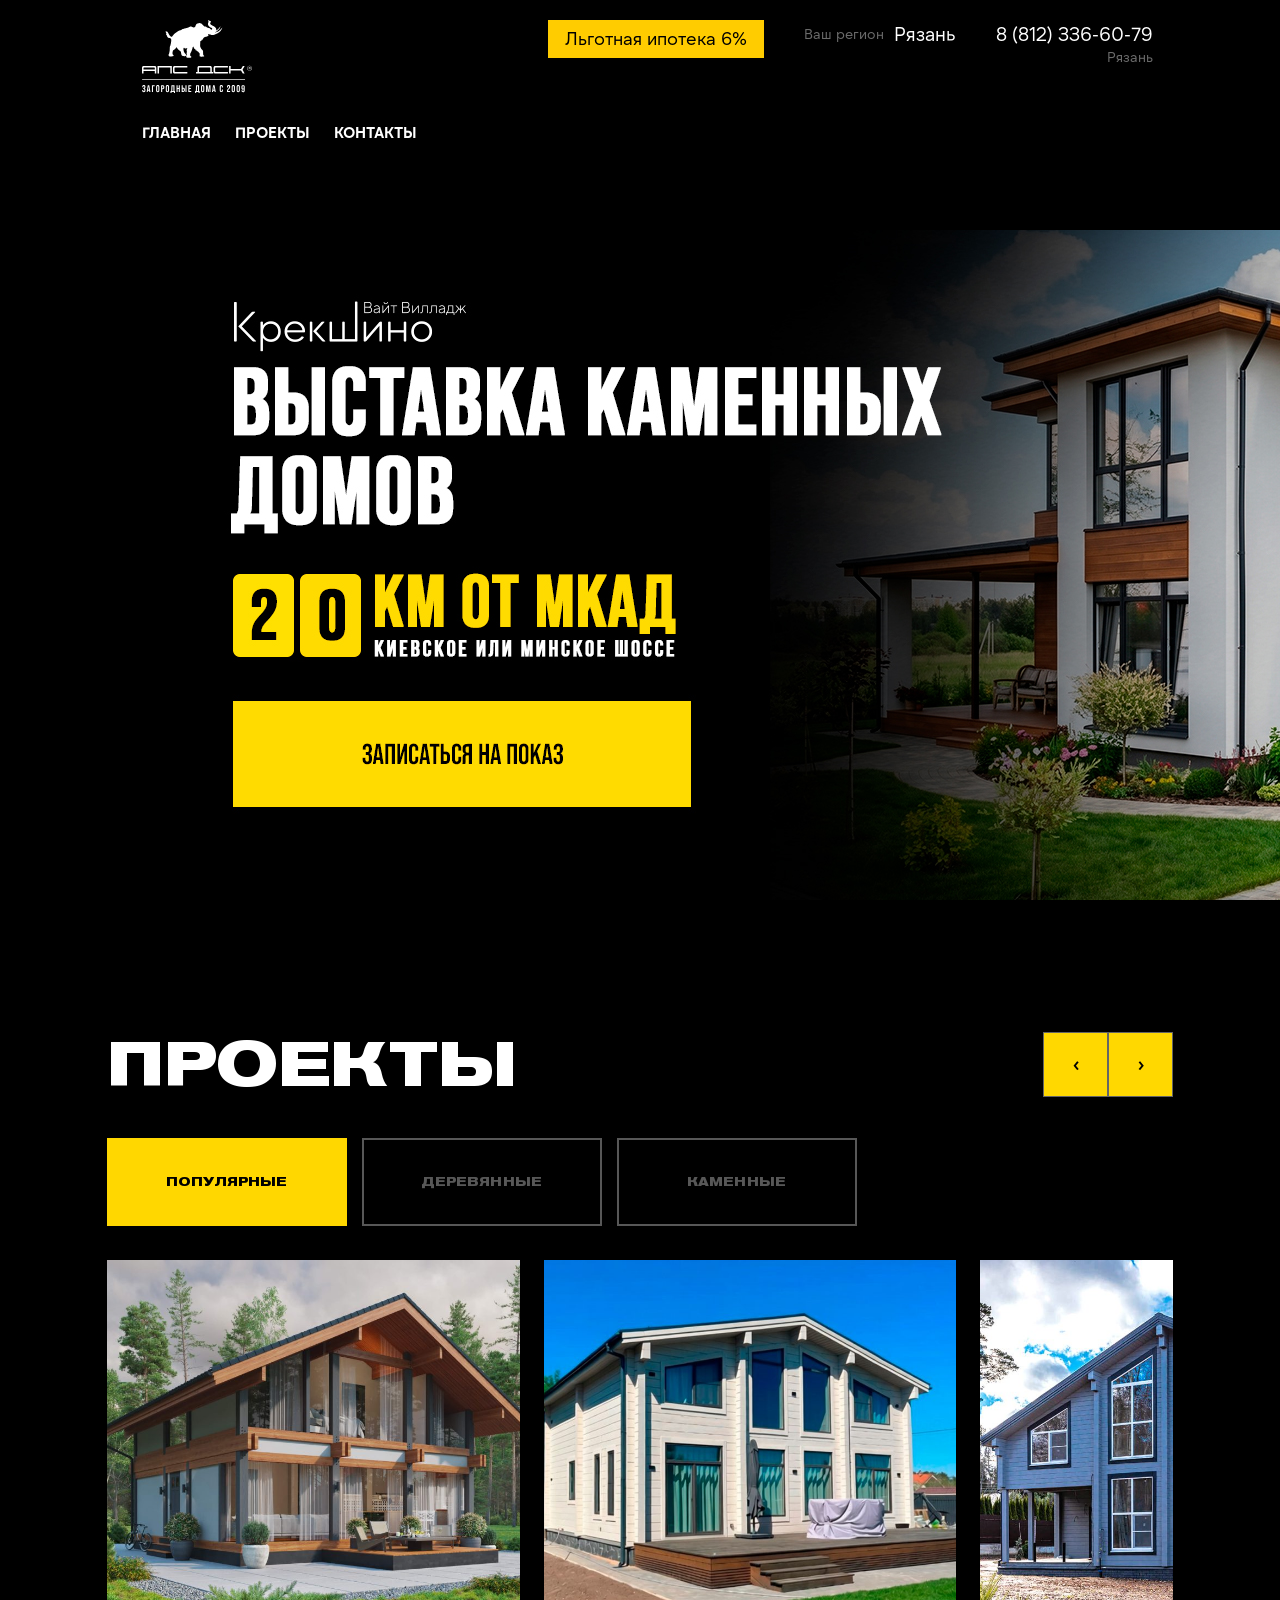
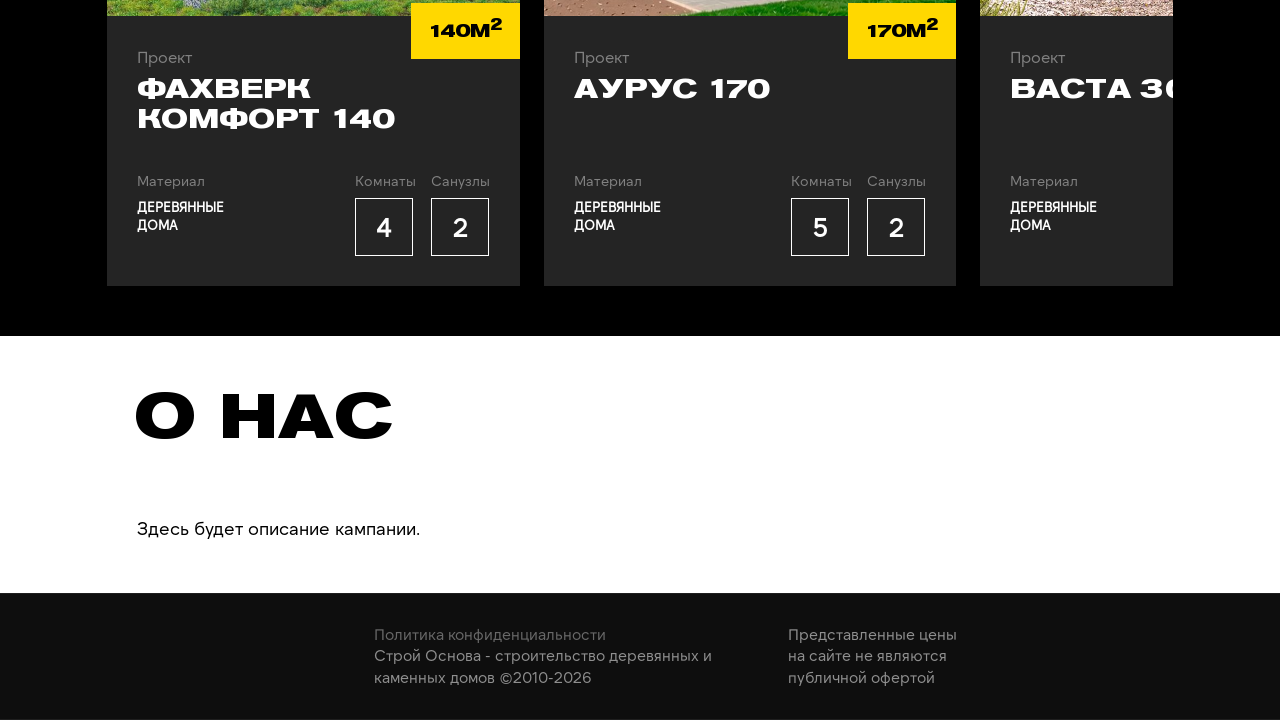
==== commit e53659a4: "обновил" ====
--- a/index.html
+++ b/index.html
@@ -295,7 +295,10 @@
                                     </div>
                                 </div-->
                                 <a href="/pokaz-domov-v-kp-kryokshino.html" class="slider_banner_link mobile">
-                                    <img title="Открытый показ домов в КП " Крекшино="" Вайт="" Вилладж",="" ждем="" Вас="" в="" любой="" день="" с="" 10="" до="" 19="" часов!"="" src="img/2000x670-3.jpg">
+                                    <picture>
+                                        <source media="(max-width: 767px)" srcset="img/400x536-3.jpg">
+                                        <img title="Открытый показ домов в КП &quot;Крекшино Вайт Вилладж&quot;, ждем Вас в любой день с 10 до 19 часов!" src="img/2000x670-3.jpg">
+                                    </picture>
                                 </a>
                             </div>
                             <!--div class="item ">
--- a/css/style1017.css
+++ b/css/style1017.css
@@ -5,80 +5,87 @@
     font-family: 'NTSomic';
     src: url('../fonts/NTSomic-Regular.eot');
     src: local('NTSomic Regular'), local('NTSomic-Regular'),
-    url('../fonts/NTSomic-Regular.eot?#iefix') format('embedded-opentype'),
-    url('../fonts/NTSomic-Regular.woff2') format('woff2'),
-    url('../fonts/NTSomic-Regular.woff') format('woff'),
-    url('../fonts/NTSomic-Regular.ttf') format('truetype'),
-    url('../fonts/NTSomic-Regular.svg#NTSomic-Regular') format('svg');
+        url('../fonts/NTSomic-Regular.eot?#iefix') format('embedded-opentype'),
+        url('../fonts/NTSomic-Regular.woff2') format('woff2'),
+        url('../fonts/NTSomic-Regular.woff') format('woff'),
+        url('../fonts/NTSomic-Regular.ttf') format('truetype'),
+        url('../fonts/NTSomic-Regular.svg#NTSomic-Regular') format('svg');
     font-display: block;
 }
+
 @font-face {
     font-family: 'NTSomicMedium';
     src: url('../fonts/NTSomic-Medium.eot');
     src: local('NTSomic Medium'), local('NTSomic-Medium'),
-    url('../fonts/NTSomic-Medium.eot?#iefix') format('embedded-opentype'),
-    url('../fonts/NTSomic-Medium.woff2') format('woff2'),
-    url('../fonts/NTSomic-Medium.woff') format('woff'),
-    url('../fonts/NTSomic-Medium.ttf') format('truetype'),
-    url('../fonts/NTSomic-Medium.svg#NTSomic-Medium') format('svg');
+        url('../fonts/NTSomic-Medium.eot?#iefix') format('embedded-opentype'),
+        url('../fonts/NTSomic-Medium.woff2') format('woff2'),
+        url('../fonts/NTSomic-Medium.woff') format('woff'),
+        url('../fonts/NTSomic-Medium.ttf') format('truetype'),
+        url('../fonts/NTSomic-Medium.svg#NTSomic-Medium') format('svg');
     font-display: block;
 }
+
 @font-face {
     font-family: 'NTSomicBold';
     src: url('../fonts/NTSomic-Bold.eot');
     src: local('NTSomic Bold'), local('NTSomic-Bold'),
-    url('../fonts/NTSomic-Bold.eot?#iefix') format('embedded-opentype'),
-    url('../fonts/NTSomic-Bold.woff2') format('woff2'),
-    url('../fonts/NTSomic-Bold.woff') format('woff'),
-    url('../fonts/NTSomic-Bold.ttf') format('truetype'),
-    url('../fonts/NTSomic-Bold.svg#NTSomic-Bold') format('svg');
+        url('../fonts/NTSomic-Bold.eot?#iefix') format('embedded-opentype'),
+        url('../fonts/NTSomic-Bold.woff2') format('woff2'),
+        url('../fonts/NTSomic-Bold.woff') format('woff'),
+        url('../fonts/NTSomic-Bold.ttf') format('truetype'),
+        url('../fonts/NTSomic-Bold.svg#NTSomic-Bold') format('svg');
     font-display: block;
 }
+
 /* FONTS  */
 @font-face {
     font-family: 'AkzidenzGrotesk';
     src: url('../fonts/AkzidenzGroteskPro-BoldEx.eot');
     src: local('AkzidenzGroteskPro-BoldEx'),
-    url('../fonts/AkzidenzGroteskPro-BoldEx.eot?#iefix') format('embedded-opentype'),
-    url('../fonts/AkzidenzGroteskPro-BoldEx.woff2') format('woff2'),
-    url('../fonts/AkzidenzGroteskPro-BoldEx.woff') format('woff'),
-    url('../fonts/AkzidenzGroteskPro-BoldEx.ttf') format('truetype'),
-    url('../fonts/AkzidenzGroteskPro-BoldEx.svg') format('svg');
+        url('../fonts/AkzidenzGroteskPro-BoldEx.eot?#iefix') format('embedded-opentype'),
+        url('../fonts/AkzidenzGroteskPro-BoldEx.woff2') format('woff2'),
+        url('../fonts/AkzidenzGroteskPro-BoldEx.woff') format('woff'),
+        url('../fonts/AkzidenzGroteskPro-BoldEx.ttf') format('truetype'),
+        url('../fonts/AkzidenzGroteskPro-BoldEx.svg') format('svg');
     font-display: block;
 }
+
 @font-face {
     font-family: 'Akzidenz-Grotesk Pro';
     src: url('../fonts/AkzidenzGroteskPro-Md.ttf');
     src: local('Akzidenz-Grotesk Pro Medium'),
-    url('../fonts/AkzidenzGroteskPro-Md.woff2') format('woff2'),
-    url('../fonts/AkzidenzGroteskPro-Md.woff') format('woff'),
-    url('../fonts/AkzidenzGroteskPro-Md.ttf') format('truetype');
+        url('../fonts/AkzidenzGroteskPro-Md.woff2') format('woff2'),
+        url('../fonts/AkzidenzGroteskPro-Md.woff') format('woff'),
+        url('../fonts/AkzidenzGroteskPro-Md.ttf') format('truetype');
     font-display: block;
 }
+
 @font-face {
     font-family: 'OpenSans';
     src: url('../fonts/OpenSans.eot');
     src: local('Open Sans'), local('OpenSans'),
-    url('../fonts/OpenSans.eot?#iefix') format('embedded-opentype'),
-    url('../fonts/OpenSans.woff2') format('woff2'),
-    url('../fonts/OpenSans.woff') format('woff'),
-    url('../fonts/OpenSans.ttf') format('truetype'),
-    url('../fonts/OpenSans.svg') format('svg');
+        url('../fonts/OpenSans.eot?#iefix') format('embedded-opentype'),
+        url('../fonts/OpenSans.woff2') format('woff2'),
+        url('../fonts/OpenSans.woff') format('woff'),
+        url('../fonts/OpenSans.ttf') format('truetype'),
+        url('../fonts/OpenSans.svg') format('svg');
     font-display: block;
 }
+
 @font-face {
     font-family: 'fontello';
     src: url('../fonts/fontello.eot');
     src: local('fontello'),
-    url('../fonts/fontello.eot?#iefix') format('embedded-opentype'),
-    url('../fonts/fontello.woff2') format('woff2'),
-    url('../fonts/fontello.woff') format('woff'),
-    url('../fonts/fontello.ttf') format('truetype'),
-    url('../fonts/fontello.svg') format('svg');
+        url('../fonts/fontello.eot?#iefix') format('embedded-opentype'),
+        url('../fonts/fontello.woff2') format('woff2'),
+        url('../fonts/fontello.woff') format('woff'),
+        url('../fonts/fontello.ttf') format('truetype'),
+        url('../fonts/fontello.svg') format('svg');
     font-weight: normal;
     font-style: normal;
     font-display: block;
 }
+
 /* /FONTS  */
 
 
@@ -117,74 +124,293 @@
     font-family: "AkzidenzGrotesk"
 }
 
-[class^="icon-"]:before, [class*=" icon-"]:before {font-family: "fontello"; font-style: normal;font-weight: normal;speak: none;display: inline-block;text-decoration: inherit;width: 1em;margin-right: .2em;text-align: center;font-variant: normal;  text-transform: none;line-height: 1em;margin-left: .2em;-webkit-font-smoothing: antialiased;  -moz-osx-font-smoothing: grayscale;}
-.icon-basket:before { content: '\e800'; }
-.icon-gift:before { content: '\e803'; }
-.icon-edit-alt:before { content: '\e807'; }
-.icon-angle-up:before { content: '\f106'; }
-.icon-share:before { content: '\e802'; }
-.icon-pencil-alt:before { content: '\e801'; }
-
-.rub{font-size:0.73em;}
-.rub::before {content: "Т.Р.";}
-body{font-size:100%;}
-html,body,
-.ui-widget{font-family:"NTSomic";font-size:16px;font-weight:normal}
-.wrap_body{max-width: 1920px;margin: 0 auto;min-width:345px;}
-h1,h2,h3,h4,h5,h6,.h1,.h2,.h3,.h4,.h5,.h6,.head,.head2{font-family:"AkzidenzGrotesk";}
-.h1,.h2,.h3,.h4,.h5,.h6,.head,.head2{margin-top:0;}
-small,.small,.mini,.big {font-family:"NTSomic";font-weight:normal}
-b{font-family:AkzidenzGrotesk;font-weight: normal;font-size: 0.9em;}
-b.normal{font-weight: bold;font-size:1rem;font-family: sans-serif;}
-h1, .h1 {font-size: 1.8rem;}
-.h1_mini{font-size:1.6rem}
-.head{font-size:1rem;line-height:1.2rem}
-.head2{font-size:2.4rem;line-height:2.8rem}
-.big {font-size: 1.2rem;}
-small,.small {font-size: 0.85rem;}
-.mini {font-size: 0.85rem;}
-.comment{margin:10px 0;}
-.btn > a{line-height: inherit;display: inline-block;width: 100%;}
+[class^="icon-"]:before,
+[class*=" icon-"]:before {
+    font-family: "fontello";
+    font-style: normal;
+    font-weight: normal;
+    speak: none;
+    display: inline-block;
+    text-decoration: inherit;
+    width: 1em;
+    margin-right: .2em;
+    text-align: center;
+    font-variant: normal;
+    text-transform: none;
+    line-height: 1em;
+    margin-left: .2em;
+    -webkit-font-smoothing: antialiased;
+    -moz-osx-font-smoothing: grayscale;
+}
+
+.icon-basket:before {
+    content: '\e800';
+}
+
+.icon-gift:before {
+    content: '\e803';
+}
+
+.icon-edit-alt:before {
+    content: '\e807';
+}
+
+.icon-angle-up:before {
+    content: '\f106';
+}
+
+.icon-share:before {
+    content: '\e802';
+}
+
+.icon-pencil-alt:before {
+    content: '\e801';
+}
+
+.rub {
+    font-size: 0.73em;
+}
+
+.rub::before {
+    content: "Т.Р.";
+}
+
+body {
+    font-size: 100%;
+}
+
+html,
+body,
+.ui-widget {
+    font-family: "NTSomic";
+    font-size: 16px;
+    font-weight: normal
+}
+
+.wrap_body {
+    max-width: 1920px;
+    margin: 0 auto;
+    min-width: 345px;
+}
+
+h1,
+h2,
+h3,
+h4,
+h5,
+h6,
+.h1,
+.h2,
+.h3,
+.h4,
+.h5,
+.h6,
+.head,
+.head2 {
+    font-family: "AkzidenzGrotesk";
+}
+
+.h1,
+.h2,
+.h3,
+.h4,
+.h5,
+.h6,
+.head,
+.head2 {
+    margin-top: 0;
+}
+
+small,
+.small,
+.mini,
+.big {
+    font-family: "NTSomic";
+    font-weight: normal
+}
+
+b {
+    font-family: AkzidenzGrotesk;
+    font-weight: normal;
+    font-size: 0.9em;
+}
+
+b.normal {
+    font-weight: bold;
+    font-size: 1rem;
+    font-family: sans-serif;
+}
+
+h1,
+.h1 {
+    font-size: 1.8rem;
+}
+
+.h1_mini {
+    font-size: 1.6rem
+}
+
+.head {
+    font-size: 1rem;
+    line-height: 1.2rem
+}
+
+.head2 {
+    font-size: 2.4rem;
+    line-height: 2.8rem
+}
+
+.big {
+    font-size: 1.2rem;
+}
+
+small,
+.small {
+    font-size: 0.85rem;
+}
+
+.mini {
+    font-size: 0.85rem;
+}
+
+.comment {
+    margin: 10px 0;
+}
+
+.btn>a {
+    line-height: inherit;
+    display: inline-block;
+    width: 100%;
+}
+
 @media (min-width: 500px) {
-    html,body,.ui-widget{font-size:16px;}
-    h1, .h1 {font-size: 2rem;}
-    .h1_mini{font-size:2rem}
-}
+
+    html,
+    body,
+    .ui-widget {
+        font-size: 16px;
+    }
+
+    h1,
+    .h1 {
+        font-size: 2rem;
+    }
+
+    .h1_mini {
+        font-size: 2rem
+    }
+}
+
 @media (min-width: 768px) {
-    h1,.h1{font-size:3.1rem;}
-    .h1_mini{font-size:2.8rem}
-    .head2{font-size:2.6rem;line-height:3.5rem}
-}
+
+    h1,
+    .h1 {
+        font-size: 3.1rem;
+    }
+
+    .h1_mini {
+        font-size: 2.8rem
+    }
+
+    .head2 {
+        font-size: 2.6rem;
+        line-height: 3.5rem
+    }
+}
+
 @media (min-width: 1024px) {
-    html,body,.ui-widget{font-size:16px;}
-    h1,.h1{font-size:3.5rem;}
-    .h1_mini{font-size:3rem}
-    .head2{font-size:3.2rem;line-height:3.5rem}
-}
+
+    html,
+    body,
+    .ui-widget {
+        font-size: 16px;
+    }
+
+    h1,
+    .h1 {
+        font-size: 3.5rem;
+    }
+
+    .h1_mini {
+        font-size: 3rem
+    }
+
+    .head2 {
+        font-size: 3.2rem;
+        line-height: 3.5rem
+    }
+}
+
 @media (min-width: 1200px) {
-    html,body,.ui-widget{font-size:18px;}
-    h1,.h1{font-size:4.3rem; margin-left: -3px;margin-top: -10px;}
-    .block_form .h1 {font-size: 4rem;}
-    .head_form h1, .head_form .h1 {margin-left: 0}
-    .h1_mini{font-size:2.7rem;margin-top: 0;}
-    .head{font-size:1.5rem;line-height:1.8rem}
-    .head2{font-size:3.5rem;line-height:3.8rem}
-}
+
+    html,
+    body,
+    .ui-widget {
+        font-size: 18px;
+    }
+
+    h1,
+    .h1 {
+        font-size: 4.3rem;
+        margin-left: -3px;
+        margin-top: -10px;
+    }
+
+    .block_form .h1 {
+        font-size: 4rem;
+    }
+
+    .head_form h1,
+    .head_form .h1 {
+        margin-left: 0
+    }
+
+    .h1_mini {
+        font-size: 2.7rem;
+        margin-top: 0;
+    }
+
+    .head {
+        font-size: 1.5rem;
+        line-height: 1.8rem
+    }
+
+    .head2 {
+        font-size: 3.5rem;
+        line-height: 3.8rem
+    }
+}
+
 @media (min-width: 1320px) {
     .header-fixed-content {
         margin-bottom: 60px;
     }
 }
+
 @media (max-width: 1199px) {
-    [class*="col-md-"].text-right{text-align:left;}
-}
+    [class*="col-md-"].text-right {
+        text-align: left;
+    }
+}
+
 @media (min-width: 1500px) {
-    html,body,.ui-widget{font-size:21px;}
-}
+
+    html,
+    body,
+    .ui-widget {
+        font-size: 21px;
+    }
+}
+
 .view_item {
     display: block !important;
 }
-a:active, a:focus { outline: none; }
+
+a:active,
+a:focus {
+    outline: none;
+}
+
 .href_abs {
     position: absolute;
     left: 20px;
@@ -195,16 +421,43 @@
     background: #00000047;
     padding: 6px 14px;
 }
-input, textarea {outline:none;}
-input:active, textarea:active {outline:none;}
-:focus {outline:none;}
-textarea {resize:none;}
-textarea {resize:vertical;}
-textarea {resize:horizontal;}
-
-div a{color: inherit;text-decoration: inherit;}
-.bold{font-family:"NTSomic"}
-.v_text{
+
+input,
+textarea {
+    outline: none;
+}
+
+input:active,
+textarea:active {
+    outline: none;
+}
+
+:focus {
+    outline: none;
+}
+
+textarea {
+    resize: none;
+}
+
+textarea {
+    resize: vertical;
+}
+
+textarea {
+    resize: horizontal;
+}
+
+div a {
+    color: inherit;
+    text-decoration: inherit;
+}
+
+.bold {
+    font-family: "NTSomic"
+}
+
+.v_text {
     -webkit-transform: rotate(-180deg);
     -moz-transform: rotate(-180deg);
     -ms-transform: rotate(-180deg);
@@ -212,345 +465,1237 @@
     transform: rotate(180deg);
     writing-mode: tb-rl;
 }
+
 .category .projects-list .block_products#bp .el_product .description .name {
     display: flex;
     flex-wrap: wrap;
 }
+
 .yellow_name {
     color: #FFD800;
     font-size: 14px;
 }
+
 .category .projects-list .block_products#bp .el_product .description .name span:first-child {
     margin-right: 14px;
 }
-.breadcrumb{opacity:1;
-    margin-top: 10px;}
-.breadcrumb a,.breadcrumb span{font-family:OpenSans}
-.text_more{font-family:"AkzidenzGrotesk";font-size:0.85rem;cursor:pointer}
-.wrap_v_text{position: absolute;top: 0;z-index: 20;}
-
-.wrap_v_text.text_more_right{right:0;width: 30px;box-sizing: content-box;}
-.wrap_v_text.text_more_left{left:0;width: 30px;box-sizing: content-box;}
-.more-vertical{float: left;font-size: 12px;text-transform: uppercase;font-family: "AkzidenzGrotesk";padding-bottom: 39px;}
-.more-vertical-right{float: right;}
+
+.breadcrumb {
+    opacity: 1;
+    margin-top: 10px;
+}
+
+.breadcrumb a,
+.breadcrumb span {
+    font-family: OpenSans
+}
+
+.text_more {
+    font-family: "AkzidenzGrotesk";
+    font-size: 0.85rem;
+    cursor: pointer
+}
+
+.wrap_v_text {
+    position: absolute;
+    top: 0;
+    z-index: 20;
+}
+
+.wrap_v_text.text_more_right {
+    right: 0;
+    width: 30px;
+    box-sizing: content-box;
+}
+
+.wrap_v_text.text_more_left {
+    left: 0;
+    width: 30px;
+    box-sizing: content-box;
+}
+
+.more-vertical {
+    float: left;
+    font-size: 12px;
+    text-transform: uppercase;
+    font-family: "AkzidenzGrotesk";
+    padding-bottom: 39px;
+}
+
+.more-vertical-right {
+    float: right;
+}
 
 @media (max-width:767px) {
-    .wrap_v_text{position:relative;top:auto;left:auto;right:auto;}
-    .wrap_v_text .v_text{transform: unset;writing-mode: unset;padding:0;}
+    .wrap_v_text {
+        position: relative;
+        top: auto;
+        left: auto;
+        right: auto;
+    }
+
+    .wrap_v_text .v_text {
+        transform: unset;
+        writing-mode: unset;
+        padding: 0;
+    }
+
     .preim_main .d_left .el span:last-child {
         text-decoration: dashed underline;
     }
 }
 
-.blur{filter:blur(10px);}
-
-.block_white{background:#fff;color:#000;}
-.block_black{background:#000;color:#fff;}
-.block_gray{background:#454545;color:#fff;}
-
-.border3white{border:3px solid #fff;}
+.blur {
+    filter: blur(10px);
+}
+
+.block_white {
+    background: #fff;
+    color: #000;
+}
+
+.block_black {
+    background: #000;
+    color: #fff;
+}
+
+.block_gray {
+    background: #454545;
+    color: #fff;
+}
+
+.border3white {
+    border: 3px solid #fff;
+}
 
 @media (min-width:500px) {
-    .block_bottom_left{position:absolute;bottom:0;left:0;}
-    .block_bottom_right{position:absolute;bottom:0;right:0;text-align:right;}
-}
-
-.b_padding_left_text div.col-sm-offset-left-1 > .row{padding:40px 15px;}
-.b_padding_right_text div.col-sm-offset-right-1 > .row{padding:40px 15px;}
+    .block_bottom_left {
+        position: absolute;
+        bottom: 0;
+        left: 0;
+    }
+
+    .block_bottom_right {
+        position: absolute;
+        bottom: 0;
+        right: 0;
+        text-align: right;
+    }
+}
+
+.b_padding_left_text div.col-sm-offset-left-1>.row {
+    padding: 40px 15px;
+}
+
+.b_padding_right_text div.col-sm-offset-right-1>.row {
+    padding: 40px 15px;
+}
+
 @media (min-width: 768px) {
-    .b_padding_left_text div.col-sm-offset-left-1 {border-right-width: 6/*5.8*/em;border-right-color: #000;border-right-style: solid;}
-    [class*='padding_left'] div.col-sm-offset-left-1{padding-left:15px;}
-    .b_padding_right_text div.col-sm-offset-right-1 {border-left-width: 7/*6.8*/em;border-left-color: #000;border-left-style: solid;}
-    [class*='padding_right'] div.col-sm-offset-right-1{padding-right:15px;}
+    .b_padding_left_text div.col-sm-offset-left-1 {
+        border-right-width: 6
+            /*5.8*/
+            em;
+        border-right-color: #000;
+        border-right-style: solid;
+    }
+
+    [class*='padding_left'] div.col-sm-offset-left-1 {
+        padding-left: 15px;
+    }
+
+    .b_padding_right_text div.col-sm-offset-right-1 {
+        border-left-width: 7
+            /*6.8*/
+            em;
+        border-left-color: #000;
+        border-left-style: solid;
+    }
+
+    [class*='padding_right'] div.col-sm-offset-right-1 {
+        padding-right: 15px;
+    }
+
     .b_padding_left_text.block_transparent,
-    .b_padding_right_text.block_transparent{background:#000;}
-    .b_padding_left_text.block_transparent div.col-sm-offset-left-1 {border-right-color: #fff;background:#fff;}
-    .b_padding_right_text.block_transparent div.col-sm-offset-right-1 {border-left-color: #fff;background:#fff;}
-}
+    .b_padding_right_text.block_transparent {
+        background: #000;
+    }
+
+    .b_padding_left_text.block_transparent div.col-sm-offset-left-1 {
+        border-right-color: #fff;
+        background: #fff;
+    }
+
+    .b_padding_right_text.block_transparent div.col-sm-offset-right-1 {
+        border-left-color: #fff;
+        background: #fff;
+    }
+}
+
 @media (min-width: 1024px) {
-    .col-offset-left-1{margin-left: 8.33333333%;}
-    .col-offset-right-1{margin-right: 8.33333333%;}
-}
+    .col-offset-left-1 {
+        margin-left: 8.33333333%;
+    }
+
+    .col-offset-right-1 {
+        margin-right: 8.33333333%;
+    }
+}
+
 @media (min-width: 1200px) {
-    [class*='padding_left'] div.col-sm-offset-left-1{padding-left:30px;}
-    [class*='padding_right'] div.col-sm-offset-right-1{padding-right:30px;}
-    .b_padding_left_text div.col-sm-offset-left-1 > .row {padding: 40px 30px;}
-}
+    [class*='padding_left'] div.col-sm-offset-left-1 {
+        padding-left: 30px;
+    }
+
+    [class*='padding_right'] div.col-sm-offset-right-1 {
+        padding-right: 30px;
+    }
+
+    .b_padding_left_text div.col-sm-offset-left-1>.row {
+        padding: 40px 30px;
+    }
+}
+
 @media (min-width: 1500px) {
-    [class*='padding_left'] div.col-sm-offset-left-1{padding-left: 40px;}
-    [class*='padding_right'] div.col-sm-offset-right-1{padding-right: 40px;}
-    .b_padding_left_text div.col-sm-offset-left-1 > .row {padding: 40px 40px;}
+    [class*='padding_left'] div.col-sm-offset-left-1 {
+        padding-left: 40px;
+    }
+
+    [class*='padding_right'] div.col-sm-offset-right-1 {
+        padding-right: 40px;
+    }
+
+    .b_padding_left_text div.col-sm-offset-left-1>.row {
+        padding: 40px 40px;
+    }
 }
 
 
 video.video,
 .block_video,
-iframe.video{height:250px;display: block; }
-@media (min-width:800px) {.block_video,video.video,iframe.video{height:300px;}}
-@media (min-width:1000px) {.block_video,video.video,iframe.video{height:400px;}}
-@media (min-width:1200px) {.block_video,video.video,iframe.video{height:500px;}}
-@media (min-width:1500px) {.block_video,video.video,iframe.video{height:600px;}}
-@media (min-width:1700px) {.block_video,video.video,iframe.video{height:700px;}}
-
-.b_h200{height:200px;padding:0;}
-.b_h300{height:300px;padding:0;}
-.b_h400{height:400px;padding:0;}
-.b_h800{height:800px;padding: 0;}
-.b_bg{background-position: center center;background-size: cover;background-repeat:no-repeat;}
-.bg_bottom{background-position: bottom right;background-size: 100%;}
-.b_text{padding:45px 45px 45px 60px;}
-.b_text .buttons.v_text{position:absolute;top:30px;right:30px;}
-.b_text .buttons.v_text a{font-size: 1rem;font-family:"NTSomic"}
-.b_h800.b_text.col-sm-8{padding: 0;}
-.b_h800.b_text.col-sm-8 > .h5{padding: 45px 45px 0;clear: both;font-size: 2rem;line-height: 2rem;}
-.b_h800.b_text.col-sm-8 > p{padding: 0 45px;}
-.b_h800.b_text.col-sm-8 > .h5,.b_h800.b_text.col-sm-8 > p,.b_h800.b_text.col-sm-8 a{max-width: unset;color: #fff;}
-.b_padding_top0{padding-top:0;}
-.b_padding_left0{padding-left:0;}
-.b_padding_right0{padding-right:0;}
-.b_padding_top0 .h1{margin-top:0;}
-.b_padding_10_20{padding:10px 20px;}
-.b_padding_20{padding:20px;margin:0;}
-.b_padding_40_0{padding-top:40px;padding-bottom:40px;}
-.text-center{text-align:center;}
-.border_black{border:2px solid #000;padding:5px;}
-.btn{font-family: "AkzidenzGrotesk";font-size: 0.85rem;text-transform: uppercase;}
+iframe.video {
+    height: 250px;
+    display: block;
+}
+
+@media (min-width:800px) {
+
+    .block_video,
+    video.video,
+    iframe.video {
+        height: 300px;
+    }
+}
+
+@media (min-width:1000px) {
+
+    .block_video,
+    video.video,
+    iframe.video {
+        height: 400px;
+    }
+}
+
+@media (min-width:1200px) {
+
+    .block_video,
+    video.video,
+    iframe.video {
+        height: 500px;
+    }
+}
+
+@media (min-width:1500px) {
+
+    .block_video,
+    video.video,
+    iframe.video {
+        height: 600px;
+    }
+}
+
+@media (min-width:1700px) {
+
+    .block_video,
+    video.video,
+    iframe.video {
+        height: 700px;
+    }
+}
+
+.b_h200 {
+    height: 200px;
+    padding: 0;
+}
+
+.b_h300 {
+    height: 300px;
+    padding: 0;
+}
+
+.b_h400 {
+    height: 400px;
+    padding: 0;
+}
+
+.b_h800 {
+    height: 800px;
+    padding: 0;
+}
+
+.b_bg {
+    background-position: center center;
+    background-size: cover;
+    background-repeat: no-repeat;
+}
+
+.bg_bottom {
+    background-position: bottom right;
+    background-size: 100%;
+}
+
+.b_text {
+    padding: 45px 45px 45px 60px;
+}
+
+.b_text .buttons.v_text {
+    position: absolute;
+    top: 30px;
+    right: 30px;
+}
+
+.b_text .buttons.v_text a {
+    font-size: 1rem;
+    font-family: "NTSomic"
+}
+
+.b_h800.b_text.col-sm-8 {
+    padding: 0;
+}
+
+.b_h800.b_text.col-sm-8>.h5 {
+    padding: 45px 45px 0;
+    clear: both;
+    font-size: 2rem;
+    line-height: 2rem;
+}
+
+.b_h800.b_text.col-sm-8>p {
+    padding: 0 45px;
+}
+
+.b_h800.b_text.col-sm-8>.h5,
+.b_h800.b_text.col-sm-8>p,
+.b_h800.b_text.col-sm-8 a {
+    max-width: unset;
+    color: #fff;
+}
+
+.b_padding_top0 {
+    padding-top: 0;
+}
+
+.b_padding_left0 {
+    padding-left: 0;
+}
+
+.b_padding_right0 {
+    padding-right: 0;
+}
+
+.b_padding_top0 .h1 {
+    margin-top: 0;
+}
+
+.b_padding_10_20 {
+    padding: 10px 20px;
+}
+
+.b_padding_20 {
+    padding: 20px;
+    margin: 0;
+}
+
+.b_padding_40_0 {
+    padding-top: 40px;
+    padding-bottom: 40px;
+}
+
+.text-center {
+    text-align: center;
+}
+
+.border_black {
+    border: 2px solid #000;
+    padding: 5px;
+}
+
+.btn {
+    font-family: "AkzidenzGrotesk";
+    font-size: 0.85rem;
+    text-transform: uppercase;
+}
+
 @media (min-width: 1200px) {
     .btn {
         font-size: 0.75rem;
     }
 }
+
 @media (min-width: 1500px) {
     .btn {
         font-size: 0.65rem;
     }
 }
+
 @media (max-width: 1024px) {
     .wrap_body .btn-fixed-width {
         width: auto;
-/*        padding: 0px 25px;*/
+        /*        padding: 0px 25px;*/
         text-align: center;
     }
 }
 
-.block_white .btn,.block_black .block_white .btn{color: #fff;border-color: #000;background: #000;}
-.block_white .btn:hover,.block_black  .block_white .btn:hover{text-decoration:unerline;}
-.disabled{opacity:0;cursor:auto;}
-
-.block_black .btn{color: #000;border-color: #fff;background: #fff;}
-.block_black .btn:hover{text-decoration:unerline;}
-
-.btn-gray, .block_white .btn-gray{border-color:#000;color:#fff;}
-.btn-white,.block_black .btn-white{border-color:#fff;color:#000;background:#fff;}
-.btn-white:hover,.block_black .btn-white:hover{border-color:#bdbdbd;background:#bdbdbd;}
-
-.btn-black,.block_white .btn-black{border-color:#fff;color:#fff;background:#000;}
-.btn-black:hover,.block_white .btn-black:hover{border-color:#000;background:#fff;color:#000;}
-
-.btn.btn-transparent{color:#000;background:none;border-color:#000;}
-.btn.btn-transparent:hover{color:#fff;background:#000;border-color:#fff;}
-
-.btn.btn-transparent-white{color:#fff;background:none;border-color:#fff;}
-.btn.btn-transparent-white:hover{color:#000;background:#fff;border-color:#fff;}
-
-.btn-big-font{font-family: "AkzidenzGrotesk";font-size: 0.85rem;text-transform: uppercase;}
-
-.btn.btn-red{background:#b1052d!important;border-color:#b1052d!important;color: #fff!important;}
-
-.gray{color:#8f8f8f;}
-.t_white{color:#fff;opacity: 1 !important;}
-.bg_gray{background:#2e2e2e;color:#fff;}
-
-.border_b_gray{border-bottom:1px solid #1f1f1f;padding-bottom: 2%;margin-bottom:2%}
-.border_t_gray{border-top:1px solid #1f1f1f;padding-top: 2%;margin-top:2%;}
-.border_b_gray_white{border-bottom:1px solid #e0e0e0;padding-bottom:2%;margin-bottom:2%}
-.border_t_gray_white{border-top:1px solid #e0e0e0;padding-top: 2%;margin-top:2%;}
-
-
-.block_black .navbar-nav{background:#000;}
-.block_black .navbar-nav a,.block_black .navbar-nav span{color:#fff;}
-.block_white .navbar-nav{background:#fff;border-bottom: 1px solid #e8e8e8;}
-.full_menu.block_white .navbar-nav{border-bottom:none;}
-.block_white .navbar-nav a,.block_white .navbar-nav span{color:#131313;}
-.block_transparent{background:none;color:#f5f5f5;}
-.block_transparent .gray{color:inherit;}
+.block_white .btn,
+.block_black .block_white .btn {
+    color: #fff;
+    border-color: #000;
+    background: #000;
+}
+
+.block_white .btn:hover,
+.block_black .block_white .btn:hover {
+    text-decoration: unerline;
+}
+
+.disabled {
+    opacity: 0;
+    cursor: auto;
+}
+
+.block_black .btn {
+    color: #000;
+    border-color: #fff;
+    background: #fff;
+}
+
+.block_black .btn:hover {
+    text-decoration: unerline;
+}
+
+.btn-gray,
+.block_white .btn-gray {
+    border-color: #000;
+    color: #fff;
+}
+
+.btn-white,
+.block_black .btn-white {
+    border-color: #fff;
+    color: #000;
+    background: #fff;
+}
+
+.btn-white:hover,
+.block_black .btn-white:hover {
+    border-color: #bdbdbd;
+    background: #bdbdbd;
+}
+
+.btn-black,
+.block_white .btn-black {
+    border-color: #fff;
+    color: #fff;
+    background: #000;
+}
+
+.btn-black:hover,
+.block_white .btn-black:hover {
+    border-color: #000;
+    background: #fff;
+    color: #000;
+}
+
+.btn.btn-transparent {
+    color: #000;
+    background: none;
+    border-color: #000;
+}
+
+.btn.btn-transparent:hover {
+    color: #fff;
+    background: #000;
+    border-color: #fff;
+}
+
+.btn.btn-transparent-white {
+    color: #fff;
+    background: none;
+    border-color: #fff;
+}
+
+.btn.btn-transparent-white:hover {
+    color: #000;
+    background: #fff;
+    border-color: #fff;
+}
+
+.btn-big-font {
+    font-family: "AkzidenzGrotesk";
+    font-size: 0.85rem;
+    text-transform: uppercase;
+}
+
+.btn.btn-red {
+    background: #b1052d !important;
+    border-color: #b1052d !important;
+    color: #fff !important;
+}
+
+.gray {
+    color: #8f8f8f;
+}
+
+.t_white {
+    color: #fff;
+    opacity: 1 !important;
+}
+
+.bg_gray {
+    background: #2e2e2e;
+    color: #fff;
+}
+
+.border_b_gray {
+    border-bottom: 1px solid #1f1f1f;
+    padding-bottom: 2%;
+    margin-bottom: 2%
+}
+
+.border_t_gray {
+    border-top: 1px solid #1f1f1f;
+    padding-top: 2%;
+    margin-top: 2%;
+}
+
+.border_b_gray_white {
+    border-bottom: 1px solid #e0e0e0;
+    padding-bottom: 2%;
+    margin-bottom: 2%
+}
+
+.border_t_gray_white {
+    border-top: 1px solid #e0e0e0;
+    padding-top: 2%;
+    margin-top: 2%;
+}
+
+
+.block_black .navbar-nav {
+    background: #000;
+}
+
+.block_black .navbar-nav a,
+.block_black .navbar-nav span {
+    color: #fff;
+}
+
+.block_white .navbar-nav {
+    background: #fff;
+    border-bottom: 1px solid #e8e8e8;
+}
+
+.full_menu.block_white .navbar-nav {
+    border-bottom: none;
+}
+
+.block_white .navbar-nav a,
+.block_white .navbar-nav span {
+    color: #131313;
+}
+
+.block_transparent {
+    background: none;
+    color: #f5f5f5;
+}
+
+.block_transparent .gray {
+    color: inherit;
+}
+
 @media (max-width: 1023px) {
-    .navbar .collapse.in{display:none;}
-    .navbar.full_menu .collapse.in{display:block;}
-}
-
-header{z-index: 90;position: relative;}
-header.header_absolute{z-index: 90;position: absolute;top:0;left:0;width:100%;}
-header .header_contacts{position:relative;float: right;padding-left: 0;}
-header .header_contacts div[class*="col-"]{padding-left:10px;padding-right:10px;}
+    .navbar .collapse.in {
+        display: none;
+    }
+
+    .navbar.full_menu .collapse.in {
+        display: block;
+    }
+}
+
+header {
+    z-index: 90;
+    position: relative;
+}
+
+header.header_absolute {
+    z-index: 90;
+    position: absolute;
+    top: 0;
+    left: 0;
+    width: 100%;
+}
+
+header .header_contacts {
+    position: relative;
+    float: right;
+    padding-left: 0;
+}
+
+header .header_contacts div[class*="col-"] {
+    padding-left: 10px;
+    padding-right: 10px;
+}
+
 @media (max-width: 1023px) {
-    header .header_contacts{padding-right: 60px;}
-}
-header .logo{padding-right:0;}
+    header .header_contacts {
+        padding-right: 60px;
+    }
+}
+
+header .logo {
+    padding-right: 0;
+}
+
 @media (min-width: 900px) {
-    header .logo{width:25%;}
-    header .header_contacts{width:75%;}
-}
-header .logo img{width:70%;}
-@media (min-width: 768px) {header .logo img{width:130px;}}
-@media (min-width: 1200px) {header .logo img{width:220px;}}
-@media (min-width: 1700px) {header .header_contacts {width: 72%;}}
-
-
-header .wrap_gorod{position:relative;padding-left: 0;}
-header .wrap_gorod .select_gorod{cursor:pointer;}
-header .wrap_el .gray{color:#ededed;}
-header #search{position:absolute;right:0;}
-.header-fixed.do #search {bottom:5px;}
-header #search .button-search{height: 35px;width: 35px;line-height: 35px;text-align: center;border: 2px solid #ededed;border-radius: 50%;font-size: 0.85rem;cursor: pointer;color: #ededed;/*position: absolute;top: 0;right: 0;*/}
-header #search > input{display:none;}
-header #search.full_search{background: #000;width: 30%;height: 60px;z-index: 99;padding: 0;position: absolute;}
-.header-fixed.do #search.full_search {bottom:3px;}
-header #search.full_search > input{display:block;border: 1px solid #2b2b2b;background: #000;width: 100%;height: 60px;line-height: 60px;}
-header #search.full_search .button-search{border:none;position: absolute;top: 13px;right: 10px;}
-header #search_response{background: #fff;color: #000;padding: 30px;display:none;}
-header .full_search #search_response{display:block;}
-header #search_response table{width:100%;}
-header #search_response td{padding: 5px;text-align: left;}
-header #search_response tr + tr td{border-top:1px solid #f5f5f5;}
-header #search_response img{width: 50px !important;}
-header #search_response .img_search{width: 60px;}
-header #search_response tr:hover td{background:#f5f5f5;}
-header #search_response tr:hover td a{text-decoration:none;}
-header #search_response td.search_all{text-align:center;}
-.block_transparent #search .button-search{color:#fff;border-color:#fff;}
-#regionConfirmPopup{position: absolute;left: 50%;top: -12px;z-index: 99;width: 400px;margin-left: -200px;padding: 20px;text-align: center;display:none;}
-#regionConfirmPopup p.regionConfirmSuppose{margin: 0 0 10px;font-size: 1.2rem;font-family:"NTSomic"/*font-weight: bold;*/}
-#regionConfirmPopup .btn{width: 43%;font-size: 0.85rem;}
+    header .logo {
+        width: 25%;
+    }
+
+    header .header_contacts {
+        width: 75%;
+    }
+}
+
+header .logo img {
+    width: 70%;
+}
+
+@media (min-width: 768px) {
+    header .logo img {
+        width: 130px;
+    }
+}
+
+@media (min-width: 1200px) {
+    header .logo img {
+        width: 220px;
+    }
+}
+
+@media (min-width: 1700px) {
+    header .header_contacts {
+        width: 72%;
+    }
+}
+
+
+header .wrap_gorod {
+    position: relative;
+    padding-left: 0;
+}
+
+header .wrap_gorod .select_gorod {
+    cursor: pointer;
+}
+
+header .wrap_el .gray {
+    color: #ededed;
+}
+
+header #search {
+    position: absolute;
+    right: 0;
+}
+
+.header-fixed.do #search {
+    bottom: 5px;
+}
+
+header #search .button-search {
+    height: 35px;
+    width: 35px;
+    line-height: 35px;
+    text-align: center;
+    border: 2px solid #ededed;
+    border-radius: 50%;
+    font-size: 0.85rem;
+    cursor: pointer;
+    color: #ededed;
+    /*position: absolute;top: 0;right: 0;*/
+}
+
+header #search>input {
+    display: none;
+}
+
+header #search.full_search {
+    background: #000;
+    width: 30%;
+    height: 60px;
+    z-index: 99;
+    padding: 0;
+    position: absolute;
+}
+
+.header-fixed.do #search.full_search {
+    bottom: 3px;
+}
+
+header #search.full_search>input {
+    display: block;
+    border: 1px solid #2b2b2b;
+    background: #000;
+    width: 100%;
+    height: 60px;
+    line-height: 60px;
+}
+
+header #search.full_search .button-search {
+    border: none;
+    position: absolute;
+    top: 13px;
+    right: 10px;
+}
+
+header #search_response {
+    background: #fff;
+    color: #000;
+    padding: 30px;
+    display: none;
+}
+
+header .full_search #search_response {
+    display: block;
+}
+
+header #search_response table {
+    width: 100%;
+}
+
+header #search_response td {
+    padding: 5px;
+    text-align: left;
+}
+
+header #search_response tr+tr td {
+    border-top: 1px solid #f5f5f5;
+}
+
+header #search_response img {
+    width: 50px !important;
+}
+
+header #search_response .img_search {
+    width: 60px;
+}
+
+header #search_response tr:hover td {
+    background: #f5f5f5;
+}
+
+header #search_response tr:hover td a {
+    text-decoration: none;
+}
+
+header #search_response td.search_all {
+    text-align: center;
+}
+
+.block_transparent #search .button-search {
+    color: #fff;
+    border-color: #fff;
+}
+
+#regionConfirmPopup {
+    position: absolute;
+    left: 50%;
+    top: -12px;
+    z-index: 99;
+    width: 400px;
+    margin-left: -200px;
+    padding: 20px;
+    text-align: center;
+    display: none;
+}
+
+#regionConfirmPopup p.regionConfirmSuppose {
+    margin: 0 0 10px;
+    font-size: 1.2rem;
+    font-family: "NTSomic"
+        /*font-weight: bold;*/
+}
+
+#regionConfirmPopup .btn {
+    width: 43%;
+    font-size: 0.85rem;
+}
+
 @media (max-width: 525px) {
-	#regionConfirmPopup {
-		margin-left: -130px;
-	}
-}
+    #regionConfirmPopup {
+        margin-left: -130px;
+    }
+}
+
 @media (max-width: 499px) {
-    header .col-xs-2{width:20%;}
-    header .col-xs-10{width:80%;}
-    header .wrap_gorod .select_gorod,	header .phone{font-size: 0.85rem;}
-    header .small{font-size:0.85rem;}
-    header .header_contacts div[class*="col-"]{padding-right:0;}
-}
+    header .col-xs-2 {
+        width: 20%;
+    }
+
+    header .col-xs-10 {
+        width: 80%;
+    }
+
+    header .wrap_gorod .select_gorod,
+    header .phone {
+        font-size: 0.85rem;
+    }
+
+    header .small {
+        font-size: 0.85rem;
+    }
+
+    header .header_contacts div[class*="col-"] {
+        padding-right: 0;
+    }
+}
+
 @media (min-width: 1500px) {
-    header #search .button-search {height: 45px;width: 45px; line-height: 45px;}
-}
-
-
-.navbar .block_white {background:none;}
-.navbar .block_white .navbar-collapse{background:#fff;}
-#close_navbar{display:none;}
-
-.navbar-nav > li > a{font-family: OpenSans, Arial;font-size: 0.85rem;padding: 11px 0;font-weight: bold;}
-.navbar.full_menu{width: 100%;max-width: 600px;background: #242424;color: #fff;position: absolute;}
-.navbar.full_menu .navbar-collapse{padding-top:50px;}
-.navbar.full_menu .navbar-toggle{display:block;}
-.navbar.full_menu .navbar-brand{display:none;}
-.navbar.full_menu .navbar-header{float: right;}
-.navbar.full_menu .navbar-nav{background: #242424;color: #fff;padding: 0 5% 2%;}
-.navbar.full_menu a{color: #fff;padding:0;}
-.navbar.full_menu a:hover{color: #fff;background:none;text-decoration:underline;}
-.navbar.full_menu a.v_text{transform: none;writing-mode: lr-tb;}
-.navbar.full_menu .navbar-nav > li > a{font-size:1.3rem;line-height: 3rem;font-family:"AkzidenzGrotesk";color: #fff!important;background-color: unset !important;height: auto !important;text-align: left;}
-.navbar.full_menu .navbar-nav > li > ul.dropdown-menu > li{line-height: 1.3rem;height: 1.3rem;}
-.navbar.full_menu .navbar-nav > li > ul.dropdown-menu > li > a{color: #969696 !important;line-height: 1.5rem;padding: 0;font-size: 0.85rem;font-family:OpenSans, Arial;font-weight: bold;}
+    header #search .button-search {
+        height: 45px;
+        width: 45px;
+        line-height: 45px;
+    }
+}
+
+
+.navbar .block_white {
+    background: none;
+}
+
+.navbar .block_white .navbar-collapse {
+    background: #fff;
+}
+
+#close_navbar {
+    display: none;
+}
+
+.navbar-nav>li>a {
+    font-family: OpenSans, Arial;
+    font-size: 0.85rem;
+    padding: 11px 0;
+    font-weight: bold;
+}
+
+.navbar.full_menu {
+    width: 100%;
+    max-width: 600px;
+    background: #242424;
+    color: #fff;
+    position: absolute;
+}
+
+.navbar.full_menu .navbar-collapse {
+    padding-top: 50px;
+}
+
+.navbar.full_menu .navbar-toggle {
+    display: block;
+}
+
+.navbar.full_menu .navbar-brand {
+    display: none;
+}
+
+.navbar.full_menu .navbar-header {
+    float: right;
+}
+
+.navbar.full_menu .navbar-nav {
+    background: #242424;
+    color: #fff;
+    padding: 0 5% 2%;
+}
+
+.navbar.full_menu a {
+    color: #fff;
+    padding: 0;
+}
+
+.navbar.full_menu a:hover {
+    color: #fff;
+    background: none;
+    text-decoration: underline;
+}
+
+.navbar.full_menu a.v_text {
+    transform: none;
+    writing-mode: lr-tb;
+}
+
+.navbar.full_menu .navbar-nav>li>a {
+    font-size: 1.3rem;
+    line-height: 3rem;
+    font-family: "AkzidenzGrotesk";
+    color: #fff !important;
+    background-color: unset !important;
+    height: auto !important;
+    text-align: left;
+}
+
+.navbar.full_menu .navbar-nav>li>ul.dropdown-menu>li {
+    line-height: 1.3rem;
+    height: 1.3rem;
+}
+
+.navbar.full_menu .navbar-nav>li>ul.dropdown-menu>li>a {
+    color: #969696 !important;
+    line-height: 1.5rem;
+    padding: 0;
+    font-size: 0.85rem;
+    font-family: OpenSans, Arial;
+    font-weight: bold;
+}
+
 @media (max-width: 1024px) {
-    .navbar.full_menu .navbar-nav > li > ul.dropdown-menu > li{line-height: 2.2rem;height: auto;}
-    .navbar.full_menu .navbar-nav > li > ul.dropdown-menu > li > a {font-size: 1.3rem;line-height: 1.4rem;white-space: normal;height: auto;margin: 0 0 10px;}
-}
-.navbar.full_menu #close_navbar{display:block;color: #fff;position: relative;height: 60px;line-height:60px;width: 60px;text-align:center;font-family: 'Glyphicons Halflings';cursor:pointer;}
-.navbar.full_menu #close_navbar:before{content: "\e014";font-size: 1.5rem;}
-.navbar.full_menu .navbar-toggle{display:none;}
-
-footer{overflow:hidden;}
+    .navbar.full_menu .navbar-nav>li>ul.dropdown-menu>li {
+        line-height: 2.2rem;
+        height: auto;
+    }
+
+    .navbar.full_menu .navbar-nav>li>ul.dropdown-menu>li>a {
+        font-size: 1.3rem;
+        line-height: 1.4rem;
+        white-space: normal;
+        height: auto;
+        margin: 0 0 10px;
+    }
+}
+
+.navbar.full_menu #close_navbar {
+    display: block;
+    color: #fff;
+    position: relative;
+    height: 60px;
+    line-height: 60px;
+    width: 60px;
+    text-align: center;
+    font-family: 'Glyphicons Halflings';
+    cursor: pointer;
+}
+
+.navbar.full_menu #close_navbar:before {
+    content: "\e014";
+    font-size: 1.5rem;
+}
+
+.navbar.full_menu .navbar-toggle {
+    display: none;
+}
+
+footer {
+    overflow: hidden;
+}
+
 .descktopAppLink img {
     max-width: 100%;
 }
-footer .footer > .border_b_gray{margin:0;padding:0;}
-footer{position: relative;z-index: 2;}
-footer.block_black{background: #0e0e0e;}
-footer .col.c_contact{padding:0;}
-footer .col .head{margin: 0;font-size: 0.85rem;}
-footer .c_contact ul .border_b_gray{padding-bottom:20px;}
-footer .c_contact ul li{margin-bottom:20px;}
-footer .gray a{opacity:0.7;}
-footer .mini{font-size:0.85rem;}
-footer .list-menu a {font-size: 14px;}
-footer .phone .wrap_gorod .text{display:none;}
-footer .phone .wrap_gorod .gorod{border:1px solid #8f8f8f;width:95%;padding:0 15px;line-height:40px;height:40px;position: relative;cursor:pointer;margin-bottom:5px;}
-footer .phone .wrap_gorod .gorod::after {content: '';top: 20px;border: 5px solid transparent;position: absolute;border-top: 5px solid #8f8f8f;right: 15px;margin-top: 0;}
-
-@media (min-width:1200px) {footer .big{font-size:1rem}}
-@media (min-width:1500px) {footer .big{font-size:1.1rem}}
-@media (min-width:1700px) {footer .big{font-size:1.2rem}}
-@media (min-width:1900px) {footer .big{font-size:1.3rem}}
-
-@media (max-width:1199px) {
-
-}
-.footer_bottom{border-top:1px solid #1f1f1f;}
-.social .ico{width:20px;height:34px;background-size: 20px;background-position:center center;background-repeat:no-repeat;display:inline-block;opacity: 1;}
+
+footer .footer>.border_b_gray {
+    margin: 0;
+    padding: 0;
+}
+
+footer {
+    position: relative;
+    z-index: 2;
+}
+
+footer.block_black {
+    background: #0e0e0e;
+}
+
+footer .col.c_contact {
+    padding: 0;
+}
+
+footer .col .head {
+    margin: 0;
+    font-size: 0.85rem;
+}
+
+footer .c_contact ul .border_b_gray {
+    padding-bottom: 20px;
+}
+
+footer .c_contact ul li {
+    margin-bottom: 20px;
+}
+
+footer .gray a {
+    opacity: 0.7;
+}
+
+footer .mini {
+    font-size: 0.85rem;
+}
+
+footer .list-menu a {
+    font-size: 14px;
+}
+
+footer .phone .wrap_gorod .text {
+    display: none;
+}
+
+footer .phone .wrap_gorod .gorod {
+    border: 1px solid #8f8f8f;
+    width: 95%;
+    padding: 0 15px;
+    line-height: 40px;
+    height: 40px;
+    position: relative;
+    cursor: pointer;
+    margin-bottom: 5px;
+}
+
+footer .phone .wrap_gorod .gorod::after {
+    content: '';
+    top: 20px;
+    border: 5px solid transparent;
+    position: absolute;
+    border-top: 5px solid #8f8f8f;
+    right: 15px;
+    margin-top: 0;
+}
+
+@media (min-width:1200px) {
+    footer .big {
+        font-size: 1rem
+    }
+}
+
 @media (min-width:1500px) {
-    .social .ico{max-width:35px;width: 14%;height: 60px;background-size: 100%;background-position: top center;}
-}
-.social .i_vk{background-image:url("../img/i_vk.png");}
-.social .i_fb{background-image:url("../img/i_fb.png");}
-.social .i_ins{background-image:url("../img/i_ins.png");}
-.social .i_yt{background-image:url("../img/i_yt.png");}
-.social .i_yd{background-image:url("../img/i_yd.png");}
-.social .i_tt{background-image:url("../img/i_tt.png");}
-.social .i_tg{background-image:url("../img/i_tg.png");}
-.carousel-head .text{max-width: 900px;}
+    footer .big {
+        font-size: 1.1rem
+    }
+}
+
+@media (min-width:1700px) {
+    footer .big {
+        font-size: 1.2rem
+    }
+}
+
+@media (min-width:1900px) {
+    footer .big {
+        font-size: 1.3rem
+    }
+}
+
+@media (max-width:1199px) {}
+
+.footer_bottom {
+    border-top: 1px solid #1f1f1f;
+}
+
+.social .ico {
+    width: 20px;
+    height: 34px;
+    background-size: 20px;
+    background-position: center center;
+    background-repeat: no-repeat;
+    display: inline-block;
+    opacity: 1;
+}
+
+@media (min-width:1500px) {
+    .social .ico {
+        max-width: 35px;
+        width: 14%;
+        height: 60px;
+        background-size: 100%;
+        background-position: top center;
+    }
+}
+
+.social .i_vk {
+    background-image: url("../img/i_vk.png");
+}
+
+.social .i_fb {
+    background-image: url("../img/i_fb.png");
+}
+
+.social .i_ins {
+    background-image: url("../img/i_ins.png");
+}
+
+.social .i_yt {
+    background-image: url("../img/i_yt.png");
+}
+
+.social .i_yd {
+    background-image: url("../img/i_yd.png");
+}
+
+.social .i_tt {
+    background-image: url("../img/i_tt.png");
+}
+
+.social .i_tg {
+    background-image: url("../img/i_tg.png");
+}
+
+.carousel-head .text {
+    max-width: 900px;
+}
+
 @media (max-width: 1199px) {
-    footer .c_contact ul{overflow:hidden;padding:0;}
-    footer .c_contact ul li {float: left;border: none !important;width: 25%;padding-left:15px;padding-right:15px;}
-    footer .c_contact .phone, footer .c_contact .phone a{font-size:1.4rem;}
-    footer .container{padding-bottom:15px;padding-top:15px;}
-    footer .col.c_contact_head{display:none;}
-    footer .col.c_contact{border-top:1px solid #1f1f1f;padding-top:15px;margin-top:15px;}
-    footer .col.c_w{text-align:center;}
-    footer .phone .wrap_gorod .gorod,	footer .phone > .text{font-size:0.9rem;}
-    footer .phone > .text{line-height:40px;margin-bottom:5px;}
-}
+    footer .c_contact ul {
+        overflow: hidden;
+        padding: 0;
+    }
+
+    footer .c_contact ul li {
+        float: left;
+        border: none !important;
+        width: 25%;
+        padding-left: 15px;
+        padding-right: 15px;
+    }
+
+    footer .c_contact .phone,
+    footer .c_contact .phone a {
+        font-size: 1.4rem;
+    }
+
+    footer .container {
+        padding-bottom: 15px;
+        padding-top: 15px;
+    }
+
+    footer .col.c_contact_head {
+        display: none;
+    }
+
+    footer .col.c_contact {
+        border-top: 1px solid #1f1f1f;
+        padding-top: 15px;
+        margin-top: 15px;
+    }
+
+    footer .col.c_w {
+        text-align: center;
+    }
+
+    footer .phone .wrap_gorod .gorod,
+    footer .phone>.text {
+        font-size: 0.9rem;
+    }
+
+    footer .phone>.text {
+        line-height: 40px;
+        margin-bottom: 5px;
+    }
+}
+
 @media (max-width: 1100px) {
-    footer .c_contact .phone, footer .c_contact .phone a{font-size:1.3rem;}
-}
+
+    footer .c_contact .phone,
+    footer .c_contact .phone a {
+        font-size: 1.3rem;
+    }
+}
+
 @media (max-width: 1000px) {
-    footer .c_contact .phone, footer .c_contact .phone a{font-size:1.2rem;}
-}
+
+    footer .c_contact .phone,
+    footer .c_contact .phone a {
+        font-size: 1.2rem;
+    }
+}
+
 @media (max-width: 900px) {
-    footer .c_contact .phone, footer .c_contact .phone a{font-size:1rem;}
-    footer .phone .wrap_gorod .gorod,	footer .phone > .text{font-size:0.85rem;}
-}
+
+    footer .c_contact .phone,
+    footer .c_contact .phone a {
+        font-size: 1rem;
+    }
+
+    footer .phone .wrap_gorod .gorod,
+    footer .phone>.text {
+        font-size: 0.85rem;
+    }
+}
+
 @media (max-width: 767px) {
-    footer .c_contact ul li{padding-left:0;}
-    .mini{font-size:1rem;}
-    footer .col .head {font-size: 0.85rem;}
-    footer .footer_bottom .col{padding: 0;}
-    footer .col.c_contact{border-top:none;padding-top:0;margin-top:0;}
-    footer .col.col-mail{padding-left:15px;}
-    footer .c_contact .phone, footer .c_contact .phone a{font-size:1rem;}
+    footer .c_contact ul li {
+        padding-left: 0;
+    }
+
+    .mini {
+        font-size: 1rem;
+    }
+
+    footer .col .head {
+        font-size: 0.85rem;
+    }
+
+    footer .footer_bottom .col {
+        padding: 0;
+    }
+
+    footer .col.c_contact {
+        border-top: none;
+        padding-top: 0;
+        margin-top: 0;
+    }
+
+    footer .col.col-mail {
+        padding-left: 15px;
+    }
+
+    footer .c_contact .phone,
+    footer .c_contact .phone a {
+        font-size: 1rem;
+    }
+
     .wrap_body .btn-fixed-width {
-/*        padding: 0 15px;*/
-    }
+        /*        padding: 0 15px;*/
+    }
+
     .type_navi_0 .franshiza .buttons .btn {
         font-size: 0.75rem;
     }
 }
+
 .mobileAppLink {
     display: none;
     overflow: hidden;
 }
+
 .descktopAppLink {
     overflow: hidden;
     display: block;
     text-align: center;
 }
+
 .descktopAppLink img {
     margin-bottom: -50px;
 }
+
 @media (max-width: 699px) {
     .mobileAppLink {
         display: block;
@@ -558,162 +1703,594 @@
         text-align: center;
         overflow: hidden;
     }
+
     .mobileAppLink img {
         margin-bottom: -80px;
     }
-    .footer:before{font-size: 2rem;content:'Контакты';font-family: "AkzidenzGrotesk";text-transform: uppercase;padding: 10px 30px;}
-    .footer{padding-top:15px;}
-    footer .hide_xs{display:none;}
-    footer .c_contact ul li{width:80%;float:left;width:50%;}
-
-    footer .c_contact ul li.phone .mini{font-size: 1rem;}
-    footer .big{font-size:1rem}
-    .footer_bottom {padding: 0 15px;}
-    .footer_bottom .mini{font-size:0.9rem;padding: 0 0 15px 0 !important;}
-    footer .col.c_w {text-align: left;}
-    footer .c_contact .phone, footer .c_contact .phone a{font-size:1.7rem;}
-    footer .c_contact ul li.phone:first-child{width:100%;}
-}
+
+    .footer:before {
+        font-size: 2rem;
+        content: 'Контакты';
+        font-family: "AkzidenzGrotesk";
+        text-transform: uppercase;
+        padding: 10px 30px;
+    }
+
+    .footer {
+        padding-top: 15px;
+    }
+
+    footer .hide_xs {
+        display: none;
+    }
+
+    footer .c_contact ul li {
+        width: 80%;
+        float: left;
+        width: 50%;
+    }
+
+    footer .c_contact ul li.phone .mini {
+        font-size: 1rem;
+    }
+
+    footer .big {
+        font-size: 1rem
+    }
+
+    .footer_bottom {
+        padding: 0 15px;
+    }
+
+    .footer_bottom .mini {
+        font-size: 0.9rem;
+        padding: 0 0 15px 0 !important;
+    }
+
+    footer .col.c_w {
+        text-align: left;
+    }
+
+    footer .c_contact .phone,
+    footer .c_contact .phone a {
+        font-size: 1.7rem;
+    }
+
+    footer .c_contact ul li.phone:first-child {
+        width: 100%;
+    }
+}
+
 @media (max-width: 450px) {
-    footer .c_contact ul li{width:100%;font-size:0.9rem;padding-left:15px;}
-    footer .c_contact ul li.phone{width: 100%;font-size: 2rem;}
+    footer .c_contact ul li {
+        width: 100%;
+        font-size: 0.9rem;
+        padding-left: 15px;
+    }
+
+    footer .c_contact ul li.phone {
+        width: 100%;
+        font-size: 2rem;
+    }
+
     .type_navi_0 .franshiza {
         width: 48px;
     }
 }
 
 
-#block_header_bottom{position:relative;}
-
-
-.news{position: absolute;top: 35px;right: 0;z-index: 20;width:28%;height: 845px;background:#fff;}
-.news .container{padding-top:0;padding-bottom:0;}
-.news > .h3{margin-top: 0;padding: 30px 10% 12% ;margin-bottom: 0;font-size: 2.1rem;}
-.news > .h3 a{float:right;}
-.news .el_news{padding: 0 10% 12%;position: relative;}
-.news .el_news > .h5{margin: 0 0 5px 0;}
-.news .el_news > .h5 a{font-size: 16px;line-height: 20px;display: block;}
-.news .desc{margin-bottom:10px;height: 55px;overflow: hidden;font-size: 1rem;line-height: 1.2rem;}
-.news .date{background:#000;color:#fff;width: 150px;line-height: 40px;text-align: center;font-size: 14px;margin-bottom: 10px;}
-.news .link_all{padding: 0 10% 20px;text-align:right;}
-.news .link_all a{text-decoration:underline;}
+#block_header_bottom {
+    position: relative;
+}
+
+
+.news {
+    position: absolute;
+    top: 35px;
+    right: 0;
+    z-index: 20;
+    width: 28%;
+    height: 845px;
+    background: #fff;
+}
+
+.news .container {
+    padding-top: 0;
+    padding-bottom: 0;
+}
+
+.news>.h3 {
+    margin-top: 0;
+    padding: 30px 10% 12%;
+    margin-bottom: 0;
+    font-size: 2.1rem;
+}
+
+.news>.h3 a {
+    float: right;
+}
+
+.news .el_news {
+    padding: 0 10% 12%;
+    position: relative;
+}
+
+.news .el_news>.h5 {
+    margin: 0 0 5px 0;
+}
+
+.news .el_news>.h5 a {
+    font-size: 16px;
+    line-height: 20px;
+    display: block;
+}
+
+.news .desc {
+    margin-bottom: 10px;
+    height: 55px;
+    overflow: hidden;
+    font-size: 1rem;
+    line-height: 1.2rem;
+}
+
+.news .date {
+    background: #000;
+    color: #fff;
+    width: 150px;
+    line-height: 40px;
+    text-align: center;
+    font-size: 14px;
+    margin-bottom: 10px;
+}
+
+.news .link_all {
+    padding: 0 10% 20px;
+    text-align: right;
+}
+
+.news .link_all a {
+    text-decoration: underline;
+}
+
 @media (max-width:1000px) {
-    .news{position: relative;top: auto;right: auto;width: 100%;padding: 0 8.33%;background:#fff;height: auto;}
-    .news > .h3 {padding: 30px 0;}
-    .news .el_news{padding: 0 0 30px;width: 32.6%;float: left;}
-    .news .el_news + .el_news{margin-left:1%;}
-    .news .link_all{position: absolute;top: 38px;right: 0;padding: 0 8.33% 0 0;}
-}
+    .news {
+        position: relative;
+        top: auto;
+        right: auto;
+        width: 100%;
+        padding: 0 8.33%;
+        background: #fff;
+        height: auto;
+    }
+
+    .news>.h3 {
+        padding: 30px 0;
+    }
+
+    .news .el_news {
+        padding: 0 0 30px;
+        width: 32.6%;
+        float: left;
+    }
+
+    .news .el_news+.el_news {
+        margin-left: 1%;
+    }
+
+    .news .link_all {
+        position: absolute;
+        top: 38px;
+        right: 0;
+        padding: 0 8.33% 0 0;
+    }
+}
+
 @media (max-width:767px) {
-    .news {padding: 0 20px;}
-    .news .el_news{width: 49%;}
-    .news .el_news:nth-child(4){display:none;}
-
-    .news .link_all{position: unset;top: auto;right: auto;height: auto;margin-bottom: 20px;padding: 0;text-align: left;}
+    .news {
+        padding: 0 20px;
+    }
+
+    .news .el_news {
+        width: 49%;
+    }
+
+    .news .el_news:nth-child(4) {
+        display: none;
+    }
+
+    .news .link_all {
+        position: unset;
+        top: auto;
+        right: auto;
+        height: auto;
+        margin-bottom: 20px;
+        padding: 0;
+        text-align: left;
+    }
 
 }
 
 @media (max-width:480px) {
-    .news .el_news{width: 100%;}
-    .news .el_news:nth-child(3){display:none;}
-    .news .el_news + .el_news{margin-left:0;}
-
-}
-
-.b_ico:before{content:'';background-image:url("../img/ico.png");background-repeat: no-repeat;display:block;}
+    .news .el_news {
+        width: 100%;
+    }
+
+    .news .el_news:nth-child(3) {
+        display: none;
+    }
+
+    .news .el_news+.el_news {
+        margin-left: 0;
+    }
+
+}
+
+.b_ico:before {
+    content: '';
+    background-image: url("../img/ico.png");
+    background-repeat: no-repeat;
+    display: block;
+}
+
 @media screen and (max-width: 1200px) {
-    .b_h200{height:175px;}
-    .b_h400{height:350px;}
-    .b_h800{height:700px;}
-    .b_h800.b_r1{height:350px;}
-    .b_h800.b_r2{height:700px;}
-    .b_h800.b_r3{height:350px;}
-}
+    .b_h200 {
+        height: 175px;
+    }
+
+    .b_h400 {
+        height: 350px;
+    }
+
+    .b_h800 {
+        height: 700px;
+    }
+
+    .b_h800.b_r1 {
+        height: 350px;
+    }
+
+    .b_h800.b_r2 {
+        height: 700px;
+    }
+
+    .b_h800.b_r3 {
+        height: 350px;
+    }
+}
+
 @media screen and (max-width: 768px) {
-    .b_h200{height:150px;}
-    .b_h400{height:300px;}
-    .b_h800{height:600px;overflow: hidden;}
-    .b_h800.b_r2{height:600px;}
-    .b_h800.b_r3{height:600px;overflow: hidden;}
-    .b_h800.b_r3 .b_h400{height:300px;position:relative;width: 100%;}
-}
-.product_module{overflow:hidden;}
-.product_module .el_product{background-size:cover;border: 1px solid #fff;padding:0;overflow:hidden;display: block;float: left;}
-.product_module .el_product:nth-child(4){border-bottom:none;}
-.product_module .el_product:nth-child(5){border-bottom:none;}
+    .b_h200 {
+        height: 150px;
+    }
+
+    .b_h400 {
+        height: 300px;
+    }
+
+    .b_h800 {
+        height: 600px;
+        overflow: hidden;
+    }
+
+    .b_h800.b_r2 {
+        height: 600px;
+    }
+
+    .b_h800.b_r3 {
+        height: 600px;
+        overflow: hidden;
+    }
+
+    .b_h800.b_r3 .b_h400 {
+        height: 300px;
+        position: relative;
+        width: 100%;
+    }
+}
+
+.product_module {
+    overflow: hidden;
+}
+
+.product_module .el_product {
+    background-size: cover;
+    border: 1px solid #fff;
+    padding: 0;
+    overflow: hidden;
+    display: block;
+    float: left;
+}
+
+.product_module .el_product:nth-child(4) {
+    border-bottom: none;
+}
+
+.product_module .el_product:nth-child(5) {
+    border-bottom: none;
+}
 
 @media screen and (min-width: 1600px) {
 
-    .product_module .b_h400{height:550px;}
-}
+    .product_module .b_h400 {
+        height: 550px;
+    }
+}
+
 @media screen and (min-width: 1700px) {
-    .b_h400{height:500px;}
-    .b_h800{height:1100px;}
-    .list_news  .b_h400{height:400px;}
-    .list_news  .b_h800{height:800px;}
-}
-
-.product_module .el_product:hover{text-decoration:none;}
-.product_module .el_product .img_big{display:none;}
-.product_module .el_product.col-sm-8 .img_big{display:block;}
-.product_module .el_product.col-sm-8 .img{display:none;}
-.product_module .el_product img{height:100%;-moz-transition: all 1s ease-out; -o-transition: all 1s ease-out; -webkit-transition: all 1s ease-out;z-index:1;display: block;}
-.product_module .el_product:hover img{ -webkit-transform: scale(1.1);  -ms-transform: scale(1.1);  transform: scale(1.1);}
-.product_module .el_product .hover{display:block;background: rgba(0,0,0,.5);width: 100%;overflow: hidden;padding: 5% 5%;position: absolute;z-index:10;}
-.product_module .el_product:hover .hover{display:block;}
-.product_module .el_product .name{font-family:"AkzidenzGrotesk";display:block;color:#fff;}
-.product_module .el_product .short_description{display:none;color:#fff;font-size:0.85rem;line-height:20px;max-height:100px;overflow:hidden;margin:20px 0;}
-.product_module .el_product .el_ico{display: block;line-height: 18px;color:#fff;overflow: hidden;padding-top: 15px;}
-.product_module .el_product .el_ico .icon{background: url("../img/ico.png") no-repeat;float: left;width: 47px;height: 50px;margin: -13px 10px 10px 0;}
-.product_module#c_59 .material .icon{background-position:0 0;}
-.product_module#c_60 .material .icon{background-position: -195px 0;}
-.product_module#c_94 .material .icon{background-position: -282px -4px;width: 46px;margin: 0 30px 0 2px;}
-.product_module#c_70 .material .icon{background-position: -240px -2px;width: 46px;margin: 0 12px 0 2px;}
-.product_module .el_product .time_b .icon{background-position: -49px 0;width: 43px;margin-right:14px;}
-.product_module .el_product .bedroom .icon{background-position: -94px 0;}
-.product_module .el_product .bath .icon{background-position: -141px 0;width: 50px;margin-right: 8px;}
+    .b_h400 {
+        height: 500px;
+    }
+
+    .b_h800 {
+        height: 1100px;
+    }
+
+    .list_news .b_h400 {
+        height: 400px;
+    }
+
+    .list_news .b_h800 {
+        height: 800px;
+    }
+}
+
+.product_module .el_product:hover {
+    text-decoration: none;
+}
+
+.product_module .el_product .img_big {
+    display: none;
+}
+
+.product_module .el_product.col-sm-8 .img_big {
+    display: block;
+}
+
+.product_module .el_product.col-sm-8 .img {
+    display: none;
+}
+
+.product_module .el_product img {
+    height: 100%;
+    -moz-transition: all 1s ease-out;
+    -o-transition: all 1s ease-out;
+    -webkit-transition: all 1s ease-out;
+    z-index: 1;
+    display: block;
+}
+
+.product_module .el_product:hover img {
+    -webkit-transform: scale(1.1);
+    -ms-transform: scale(1.1);
+    transform: scale(1.1);
+}
+
+.product_module .el_product .hover {
+    display: block;
+    background: rgba(0, 0, 0, .5);
+    width: 100%;
+    overflow: hidden;
+    padding: 5% 5%;
+    position: absolute;
+    z-index: 10;
+}
+
+.product_module .el_product:hover .hover {
+    display: block;
+}
+
+.product_module .el_product .name {
+    font-family: "AkzidenzGrotesk";
+    display: block;
+    color: #fff;
+}
+
+.product_module .el_product .short_description {
+    display: none;
+    color: #fff;
+    font-size: 0.85rem;
+    line-height: 20px;
+    max-height: 100px;
+    overflow: hidden;
+    margin: 20px 0;
+}
+
+.product_module .el_product .el_ico {
+    display: block;
+    line-height: 18px;
+    color: #fff;
+    overflow: hidden;
+    padding-top: 15px;
+}
+
+.product_module .el_product .el_ico .icon {
+    background: url("../img/ico.png") no-repeat;
+    float: left;
+    width: 47px;
+    height: 50px;
+    margin: -13px 10px 10px 0;
+}
+
+.product_module#c_59 .material .icon {
+    background-position: 0 0;
+}
+
+.product_module#c_60 .material .icon {
+    background-position: -195px 0;
+}
+
+.product_module#c_94 .material .icon {
+    background-position: -282px -4px;
+    width: 46px;
+    margin: 0 30px 0 2px;
+}
+
+.product_module#c_70 .material .icon {
+    background-position: -240px -2px;
+    width: 46px;
+    margin: 0 12px 0 2px;
+}
+
+.product_module .el_product .time_b .icon {
+    background-position: -49px 0;
+    width: 43px;
+    margin-right: 14px;
+}
+
+.product_module .el_product .bedroom .icon {
+    background-position: -94px 0;
+}
+
+.product_module .el_product .bath .icon {
+    background-position: -141px 0;
+    width: 50px;
+    margin-right: 8px;
+}
 
 @media screen and (max-width: 1024px) {
-    .product_module  .b_h400{height:300px;}
-    .filter_gallery{width:100%;padding: 0;float: none;}
-}
+    .product_module .b_h400 {
+        height: 300px;
+    }
+
+    .filter_gallery {
+        width: 100%;
+        padding: 0;
+        float: none;
+    }
+}
+
 @media screen and (max-width: 768px) {
-    .product_module  .b_h400{height:400px;}
-    .product_module  .el_product{width:50%;}
-    .product_module .el_product:nth-child(4) .img_big{display:none;}
-    .product_module .el_product:nth-child(4) .img{display:block;}
-}
+    .product_module .b_h400 {
+        height: 400px;
+    }
+
+    .product_module .el_product {
+        width: 50%;
+    }
+
+    .product_module .el_product:nth-child(4) .img_big {
+        display: none;
+    }
+
+    .product_module .el_product:nth-child(4) .img {
+        display: block;
+    }
+}
+
 @media screen and (max-width: 600px) {
-    .product_module  .el_product{width:100%;float: none;}
-    .product_module .el_product .img_big{display:none!important;}
-    .product_module .el_product .img{display:block!important;width: 100%;}
-    .block_products .h1 a{width: 100%;}
-}
-.house_in_air{padding-right:10%;background-position: bottom center;background-size: 120%;}
-.house_in_air .h1{font-size:3.5rem;}
+    .product_module .el_product {
+        width: 100%;
+        float: none;
+    }
+
+    .product_module .el_product .img_big {
+        display: none !important;
+    }
+
+    .product_module .el_product .img {
+        display: block !important;
+        width: 100%;
+    }
+
+    .block_products .h1 a {
+        width: 100%;
+    }
+}
+
+.house_in_air {
+    padding-right: 10%;
+    background-position: bottom center;
+    background-size: 120%;
+}
+
+.house_in_air .h1 {
+    font-size: 3.5rem;
+}
+
 @media screen and (max-width: 1200px) {
-    .house_in_air{padding-right: 60px;background-position: bottom right;background-size: contain;}
-}
+    .house_in_air {
+        padding-right: 60px;
+        background-position: bottom right;
+        background-size: contain;
+    }
+}
+
 @media screen and (max-width: 600px) {
-    .b_h800.house_in_air{background-position: right bottom;background-size: 76%;height: 450px;}
-    .house_in_air .h1{padding-left: 30px !important;}
-}
-
-
-.bi_reviews:before{width: 111px;height: 80px;background-position: 0px -50px;}
-.bi_doma:before{width: 149px;height: 101px;background-position: -112px -51px;}
+    .b_h800.house_in_air {
+        background-position: right bottom;
+        background-size: 76%;
+        height: 450px;
+    }
+
+    .house_in_air .h1 {
+        padding-left: 30px !important;
+    }
+}
+
+
+.bi_reviews:before {
+    width: 111px;
+    height: 80px;
+    background-position: 0px -50px;
+}
+
+.bi_doma:before {
+    width: 149px;
+    height: 101px;
+    background-position: -112px -51px;
+}
+
 @media screen and (min-width: 769px) {
-    .bi_doma:before{margin-top: 20%;}
-    .bi_reviews::before{margin-top: 20%;}
-}
-@media screen and (min-width: 177px) {.bi_doma::before { margin-top: 15%;}}
-.bi_blago:before{width: 1px;height: 101px;}
-.owl-carousel{clear:both;margin:20px 0;}
-.nav_carousel{line-height: 45px;overflow:hidden;font-size:0;}
-.nav_carousel button{width:60px;min-width: 60px;display:inline-block;padding: 0;vertical-align: middle;}
+    .bi_doma:before {
+        margin-top: 20%;
+    }
+
+    .bi_reviews::before {
+        margin-top: 20%;
+    }
+}
+
+@media screen and (min-width: 177px) {
+    .bi_doma::before {
+        margin-top: 15%;
+    }
+}
+
+.bi_blago:before {
+    width: 1px;
+    height: 101px;
+}
+
+.owl-carousel {
+    clear: both;
+    margin: 20px 0;
+}
+
+.nav_carousel {
+    line-height: 45px;
+    overflow: hidden;
+    font-size: 0;
+}
+
+.nav_carousel button {
+    width: 60px;
+    min-width: 60px;
+    display: inline-block;
+    padding: 0;
+    vertical-align: middle;
+}
+
 /*.nav_carousel button,.nav_carousel .btn{height:50px;line-height:50px;}*/
-.nav_carousel .btn.btn-white{background:#fff;color:#000;}
-.nav_carousel button+.btn,.nav_carousel button+button{margin-left:-1px;}
+.nav_carousel .btn.btn-white {
+    background: #fff;
+    color: #000;
+}
+
+.nav_carousel button+.btn,
+.nav_carousel button+button {
+    margin-left: -1px;
+}
+
 .nav_carousel .btn {
     display: flex;
     flex-direction: column;
@@ -722,93 +2299,363 @@
 }
 
 
-.nav_carousel button > span{display:none;}
-.nav_carousel button:before{content:'';font-family: 'Glyphicons Halflings';font-size: 13px;display: inherit;}
-.nav_carousel button.owl-prev:before{content: "\e251";}
-.nav_carousel button.owl-next:before{content: "\e250";}
-.nav_carousel button:hover{color: #fff;border-color: #000;background-color: #000;}
-.block_black .nav_carousel button{border-color:#656565;color:#fff;background-color: #000;}
-
-.wrap_owl_carousel{position:relative;}
-.wrap_owl_carousel .owl-dots{display:none;}
-.wrap_owl_carousel .owl-carousel{padding-top: 3%;}
-.wrap_owl_carousel .owl-carousel.nt_carousel{padding-top:0;}
-.wrap_owl_carousel .head_carousel{position:relative;overflow: hidden;}
-.wrap_owl_carousel .h1{margin-bottom:0;padding:0;}
-.wrap_owl_carousel .item .img{height: auto;width: 100%;display: block;}
-.wrap_owl_carousel .item img{max-height: 280px;-webkit-filter: grayscale(100%);  -moz-filter: grayscale(100%);  -ms-filter: grayscale(100%);  -o-filter: grayscale(100%);  filter: grayscale(100%);  filter: gray; /* IE 6-9 */width: auto !important;margin-bottom: 20px;}
-.wrap_owl_carousel .item .text{display:block;font-size:1rem;margin-bottom: 20px;}
-.wrap_owl_carousel .item .text b{display: block;text-transform: uppercase;margin-bottom: 5px;}
-.wrap_owl_carousel .item a:hover{text-decoration:none;}
-.wrap_owl_carousel .item a:hover img{-webkit-filter: none;  -moz-filter: none;  -ms-filter: none;  -o-filter: none;  filter: none;  filter: none; /* IE 6-9 */}
-.wrap_owl_carousel .nav_carousel,.wrap_owl_carousel .h1{line-height: 1.3}
-.nav-tabs > li > a, .nav-tabs > li > span{height:50px;line-height:50px;padding: 0;}
-.nav-tabs{height:50px;}
-
-.wrap_nt_carousel{position:relative;padding-right: 150px;border-bottom: 1px solid #ccc;margin-bottom: 20px;}
-.wrap_nt_carousel .nt_carousel{height:70px!important;margin-bottom: 0;border: none;}
-.wrap_nt_carousel .nt_carousel li{max-width:400px;}
-.wrap_nt_carousel .nt_carousel li a{font-family: "AkzidenzGrotesk";text-transform: uppercase;display: table-cell;font-size: 0.85rem;height:68px;line-height: 0.85rem;vertical-align: middle;text-decoration:none!important;}
-.wrap_nt_carousel .nt_carousel li a:hover{text-decoration:none;}
-.wrap_nt_carousel .head_carousel{position:absolute;bottom:0;right:0;z-index: 10;/*background: #fff;*/}
-.wrap_nt_carousel .head_carousel .nav_carousel{line-height: unset;}
+.nav_carousel button>span {
+    display: none;
+}
+
+.nav_carousel button:before {
+    content: '';
+    font-family: 'Glyphicons Halflings';
+    font-size: 13px;
+    display: inherit;
+}
+
+.nav_carousel button.owl-prev:before {
+    content: "\e251";
+}
+
+.nav_carousel button.owl-next:before {
+    content: "\e250";
+}
+
+.nav_carousel button:hover {
+    color: #fff;
+    border-color: #000;
+    background-color: #000;
+}
+
+.block_black .nav_carousel button {
+    border-color: #656565;
+    color: #fff;
+    background-color: #000;
+}
+
+.wrap_owl_carousel {
+    position: relative;
+}
+
+.wrap_owl_carousel .owl-dots {
+    display: none;
+}
+
+.wrap_owl_carousel .owl-carousel {
+    padding-top: 3%;
+}
+
+.wrap_owl_carousel .owl-carousel.nt_carousel {
+    padding-top: 0;
+}
+
+.wrap_owl_carousel .head_carousel {
+    position: relative;
+    overflow: hidden;
+}
+
+.wrap_owl_carousel .h1 {
+    margin-bottom: 0;
+    padding: 0;
+}
+
+.wrap_owl_carousel .item .img {
+    height: auto;
+    width: 100%;
+    display: block;
+}
+
+.wrap_owl_carousel .item img {
+    max-height: 280px;
+    -webkit-filter: grayscale(100%);
+    -moz-filter: grayscale(100%);
+    -ms-filter: grayscale(100%);
+    -o-filter: grayscale(100%);
+    filter: grayscale(100%);
+    filter: gray;
+    /* IE 6-9 */
+    width: auto !important;
+    margin-bottom: 20px;
+}
+
+.wrap_owl_carousel .item .text {
+    display: block;
+    font-size: 1rem;
+    margin-bottom: 20px;
+}
+
+.wrap_owl_carousel .item .text b {
+    display: block;
+    text-transform: uppercase;
+    margin-bottom: 5px;
+}
+
+.wrap_owl_carousel .item a:hover {
+    text-decoration: none;
+}
+
+.wrap_owl_carousel .item a:hover img {
+    -webkit-filter: none;
+    -moz-filter: none;
+    -ms-filter: none;
+    -o-filter: none;
+    filter: none;
+    filter: none;
+    /* IE 6-9 */
+}
+
+.wrap_owl_carousel .nav_carousel,
+.wrap_owl_carousel .h1 {
+    line-height: 1.3
+}
+
+.nav-tabs>li>a,
+.nav-tabs>li>span {
+    height: 50px;
+    line-height: 50px;
+    padding: 0;
+}
+
+.nav-tabs {
+    height: 50px;
+}
+
+.wrap_nt_carousel {
+    position: relative;
+    padding-right: 150px;
+    border-bottom: 1px solid #ccc;
+    margin-bottom: 20px;
+}
+
+.wrap_nt_carousel .nt_carousel {
+    height: 70px !important;
+    margin-bottom: 0;
+    border: none;
+}
+
+.wrap_nt_carousel .nt_carousel li {
+    max-width: 400px;
+}
+
+.wrap_nt_carousel .nt_carousel li a {
+    font-family: "AkzidenzGrotesk";
+    text-transform: uppercase;
+    display: table-cell;
+    font-size: 0.85rem;
+    height: 68px;
+    line-height: 0.85rem;
+    vertical-align: middle;
+    text-decoration: none !important;
+}
+
+.wrap_nt_carousel .nt_carousel li a:hover {
+    text-decoration: none;
+}
+
+.wrap_nt_carousel .head_carousel {
+    position: absolute;
+    bottom: 0;
+    right: 0;
+    z-index: 10;
+    /*background: #fff;*/
+}
+
+.wrap_nt_carousel .head_carousel .nav_carousel {
+    line-height: unset;
+}
+
 .pro_t_s.sp-slide.sp-selected:nth-child(3) {
     height: 900px !important;
 }
-input, button, select, textarea{height:60px;line-height:60px;width: 100%;font-size: 0.9rem;padding: 0 15px;}
+
+input,
+button,
+select,
+textarea {
+    height: 60px;
+    line-height: 60px;
+    width: 100%;
+    font-size: 0.9rem;
+    padding: 0 15px;
+}
+
 @media screen and (min-width: 768px) {
-    .nav_carousel button{width:60px;height:60px;line-height:60px;}
-/*    .nav_carousel .btn{height:60px;line-height:60px;}*/
-    .wrap_owl_carousel .nav_carousel,.wrap_owl_carousel .h1{line-height: 60px;}
-    .btn {line-height: 60px;height: 60px;}
-    .nav-tabs > li > a, .nav-tabs > li > span{height:60px;line-height:60px;}
-    .nav-tabs{height:60px;}
-    input, button, select, textarea{height:60px;line-height:60px;}
-}
+    .nav_carousel button {
+        width: 60px;
+        height: 60px;
+        line-height: 60px;
+    }
+
+    /*    .nav_carousel .btn{height:60px;line-height:60px;}*/
+    .wrap_owl_carousel .nav_carousel,
+    .wrap_owl_carousel .h1 {
+        line-height: 60px;
+    }
+
+    .btn {
+        line-height: 60px;
+        height: 60px;
+    }
+
+    .nav-tabs>li>a,
+    .nav-tabs>li>span {
+        height: 60px;
+        line-height: 60px;
+    }
+
+    .nav-tabs {
+        height: 60px;
+    }
+
+    input,
+    button,
+    select,
+    textarea {
+        height: 60px;
+        line-height: 60px;
+    }
+}
+
 @media screen and (min-width: 1024px) {
-    .nav_carousel button{width:60px;height:60px;line-height:60px;}
-/*    .nav_carousel .btn{height:60px;line-height:60px;}*/
-    .btn {line-height: 60px;height: 60px;}
-    .wrap_owl_carousel .nav_carousel,.wrap_owl_carousel .h1{line-height: 70px;}
-    .wrap_owl_carousel .item .text{display:block;font-size:0.9rem}
-    .nav-tabs > li > a, .nav-tabs > li > span{height:60px;line-height:60px;}
-    .nav-tabs{height:60px;}
-    input, button, select, textarea{height:60px;line-height:60px;}
-}
+    .nav_carousel button {
+        width: 60px;
+        height: 60px;
+        line-height: 60px;
+    }
+
+    /*    .nav_carousel .btn{height:60px;line-height:60px;}*/
+    .btn {
+        line-height: 60px;
+        height: 60px;
+    }
+
+    .wrap_owl_carousel .nav_carousel,
+    .wrap_owl_carousel .h1 {
+        line-height: 70px;
+    }
+
+    .wrap_owl_carousel .item .text {
+        display: block;
+        font-size: 0.9rem
+    }
+
+    .nav-tabs>li>a,
+    .nav-tabs>li>span {
+        height: 60px;
+        line-height: 60px;
+    }
+
+    .nav-tabs {
+        height: 60px;
+    }
+
+    input,
+    button,
+    select,
+    textarea {
+        height: 60px;
+        line-height: 60px;
+    }
+}
+
 @media screen and (min-width: 1200px) {
-    .wrap_owl_carousel .item .text{display:block;font-size:0.7rem}
-    .wrap_owl_carousel .nav_carousel,.wrap_owl_carousel .h1{line-height: 90px;}
+    .wrap_owl_carousel .item .text {
+        display: block;
+        font-size: 0.7rem
+    }
+
+    .wrap_owl_carousel .nav_carousel,
+    .wrap_owl_carousel .h1 {
+        line-height: 90px;
+    }
 }
 
 @media screen and (min-width: 1500px) {
-    input, button, select, textarea{height:70px;line-height:70px;}
-    .wrap_owl_carousel .item .text{font-size:1rem}
-}
-@media screen and (max-width: 499px) {.wrap_owl_carousel .text-right{text-align:left;}}
-
-textarea{height:120px;}
-#about_carousel_smi .item .img{height: 100px;display: block;overflow: hidden;}
-#about_carousel_smi .item .img img{height: 90px;display: inline-block;vertical-align: middle;}
+
+    input,
+    button,
+    select,
+    textarea {
+        height: 70px;
+        line-height: 70px;
+    }
+
+    .wrap_owl_carousel .item .text {
+        font-size: 1rem
+    }
+}
+
+@media screen and (max-width: 499px) {
+    .wrap_owl_carousel .text-right {
+        text-align: left;
+    }
+}
+
+textarea {
+    height: 120px;
+}
+
+#about_carousel_smi .item .img {
+    height: 100px;
+    display: block;
+    overflow: hidden;
+}
+
+#about_carousel_smi .item .img img {
+    height: 90px;
+    display: inline-block;
+    vertical-align: middle;
+}
+
 @media screen and (max-width: 500px) {
-    #about_carousel_smi .item .img{height: 70px;}
-    #about_carousel_smi .item .img img{height:50px;}
-}
-.wrap_contact > .contact > .block_black > .container{padding-top:0;}
-.wrap_contact h1 {margin-top:0;}
-.wrap_contact .breadcrumb {margin-bottom:0;}
-.wrap_contact .b_form .head_form{padding-left: 40px!important;padding-right: 0;}
-.wrap_contact .b_form .wrap_form{padding-right: 40px!important;padding-left: 0;}
-.wrap_contact .b_form .h1{font-size:2.2rem;}
+    #about_carousel_smi .item .img {
+        height: 70px;
+    }
+
+    #about_carousel_smi .item .img img {
+        height: 50px;
+    }
+}
+
+.wrap_contact>.contact>.block_black>.container {
+    padding-top: 0;
+}
+
+.wrap_contact h1 {
+    margin-top: 0;
+}
+
+.wrap_contact .breadcrumb {
+    margin-bottom: 0;
+}
+
+.wrap_contact .b_form .head_form {
+    padding-left: 40px !important;
+    padding-right: 0;
+}
+
+.wrap_contact .b_form .wrap_form {
+    padding-right: 40px !important;
+    padding-left: 0;
+}
+
+.wrap_contact .b_form .h1 {
+    font-size: 2.2rem;
+}
 
 @media screen and (max-width: 1199px) {
-    .wrap_contact .b_form .head_form,.wrap_contact .b_form .wrap_form{padding:0!important;}
+
+    .wrap_contact .b_form .head_form,
+    .wrap_contact .b_form .wrap_form {
+        padding: 0 !important;
+    }
 
 }
 
 
 @media screen and (max-width: 499px) {
-    .wrap_product .description_left .btn{width:100%;}
-}
+    .wrap_product .description_left .btn {
+        width: 100%;
+    }
+}
+
 .desc_new {
     border: 2px solid #ffcc00;
     padding: 20px;
@@ -816,37 +2663,69 @@
     width: 100%;
     margin-bottom: 20px;
 }
-.desc_new >*:last-child {
+
+.desc_new>*:last-child {
     margin-bottom: 0;
 }
+
 .desc_new p {
     font-family: "AkzidenzGrotesk";
     font-size: 17px;
     letter-spacing: -1px;
 }
+
 .desc_new span {
     color: #ffcc00;
 }
+
 .header-fixed .container {
     padding-bottom: 0;
 }
 
-.category h1{font-family: "NTSomic";font-size: 2rem;margin: 0 0 50px;}
-
-.category .container{padding-top:0;padding-bottom:0;}
-
-.category .wrap_col{
-    padding-left:0;padding-right:0;
-}
+.category h1 {
+    font-family: "NTSomic";
+    font-size: 2rem;
+    margin: 0 0 50px;
+}
+
+.category .container {
+    padding-top: 0;
+    padding-bottom: 0;
+}
+
+.category .wrap_col {
+    padding-left: 0;
+    padding-right: 0;
+}
+
 .category .block_products {
     padding: 30px 15px;
     font-size: 0;
     display: flex;
     flex-wrap: wrap;
 }
-.block_products .el_product{display:flex;flex-direction:column;padding-left: 0;padding-right:0;float:none;vertical-align: top;box-sizing: border-box;margin: 0 15px;width:calc(100% - 30px);cursor: pointer;text-decoration: none;}
-.block_products .el_product:hover .name {text-decoration: underline;}
-.filter_category{display:none;}
+
+.block_products .el_product {
+    display: flex;
+    flex-direction: column;
+    padding-left: 0;
+    padding-right: 0;
+    float: none;
+    vertical-align: top;
+    box-sizing: border-box;
+    margin: 0 15px;
+    width: calc(100% - 30px);
+    cursor: pointer;
+    text-decoration: none;
+}
+
+.block_products .el_product:hover .name {
+    text-decoration: underline;
+}
+
+.filter_category {
+    display: none;
+}
 
 .block_products .slick-slide {
     height: fit-content;
@@ -856,131 +2735,430 @@
     .block_products .el_product {
         width: calc(50% - 30px);
     }
+
     .block_products .el_product.el_product_big {
         width: calc(100% - 30px);
     }
 }
+
 @media (min-width: 1200px) {
-    .filter_category{text-align: right;position: absolute;right: 15px;bottom: 50px;display:block;}
-    .filter_category .glyphicon{font-size:1.5rem;cursor:pointer;width:60px;display:inline-block;float:none;}
-    .filter_category .glyphicon.active{color:#fff;border-color:#fff;background:none;}
+    .filter_category {
+        text-align: right;
+        position: absolute;
+        right: 15px;
+        bottom: 50px;
+        display: block;
+    }
+
+    .filter_category .glyphicon {
+        font-size: 1.5rem;
+        cursor: pointer;
+        width: 60px;
+        display: inline-block;
+        float: none;
+    }
+
+    .filter_category .glyphicon.active {
+        color: #fff;
+        border-color: #fff;
+        background: none;
+    }
 
 
 }
 
 
 @media (min-width: 1024px) {
-    .category .block_products {padding-right:15px;padding-left: 15px;}
-}
-
-.block_products .el_product span{display:block;}
-.block_products .el_product .img{overflow:hidden;position:relative;}
-.block_products .el_product .img img{width:100%;height:100%;object-fit:cover;object-position:center;z-index:1;}
-.block_products .el_product .img:hover .dop_images{display:block;}
-.block_products .el_product .dop_images{position: absolute;bottom: 0;left: 0;width: 100%;text-align: center;height: 100%;display:none;font-size:0;}
-.block_products .el_product .dop_images > span{display:inline-block;height:100%;width:15%;opacity:0.7;position:relative;}
-.block_products .el_product .dop_images > span:before{content:'';display:block;background:#fff;height:2px;width:96%;position:absolute;bottom:10%;left:0;}
-.block_products .el_product .dop_images > span:hover,.block_products .el_product .dop_images > span.active{opacity:1;}
-.block_products .el_product .description{overflow: hidden;margin: 10px 0 25px;}
-.block_products .el_product .area{float: right;position: relative;padding-left: 55px;line-height: 50px;font-size: 1.1rem;}
-.block_products .el_product .area .b_ico{position: absolute;top: 0;left: 0;}
-.block_products .el_product .area .text{font-size:0.85rem;margin-left: -50px;line-height: 32px;}
-.block_products .el_product .area .b_ico:before{background-position: -264px -53px;width: 49px;height: 49px;}
-.block_products .el_product .name{font-family:"AkzidenzGrotesk";font-size: 1rem;}
-.block_products .el_product .option{font-size:0.75rem;}
-
-.category #column-left{overflow: hidden;}
+    .category .block_products {
+        padding-right: 15px;
+        padding-left: 15px;
+    }
+}
+
+.block_products .el_product span {
+    display: block;
+}
+
+.block_products .el_product .img {
+    overflow: hidden;
+    position: relative;
+}
+
+.block_products .el_product .img img {
+    width: 100%;
+    height: 100%;
+    object-fit: cover;
+    object-position: center;
+    z-index: 1;
+}
+
+.block_products .el_product .img:hover .dop_images {
+    display: block;
+}
+
+.block_products .el_product .dop_images {
+    position: absolute;
+    bottom: 0;
+    left: 0;
+    width: 100%;
+    text-align: center;
+    height: 100%;
+    display: none;
+    font-size: 0;
+}
+
+.block_products .el_product .dop_images>span {
+    display: inline-block;
+    height: 100%;
+    width: 15%;
+    opacity: 0.7;
+    position: relative;
+}
+
+.block_products .el_product .dop_images>span:before {
+    content: '';
+    display: block;
+    background: #fff;
+    height: 2px;
+    width: 96%;
+    position: absolute;
+    bottom: 10%;
+    left: 0;
+}
+
+.block_products .el_product .dop_images>span:hover,
+.block_products .el_product .dop_images>span.active {
+    opacity: 1;
+}
+
+.block_products .el_product .description {
+    overflow: hidden;
+    margin: 10px 0 25px;
+}
+
+.block_products .el_product .area {
+    float: right;
+    position: relative;
+    padding-left: 55px;
+    line-height: 50px;
+    font-size: 1.1rem;
+}
+
+.block_products .el_product .area .b_ico {
+    position: absolute;
+    top: 0;
+    left: 0;
+}
+
+.block_products .el_product .area .text {
+    font-size: 0.85rem;
+    margin-left: -50px;
+    line-height: 32px;
+}
+
+.block_products .el_product .area .b_ico:before {
+    background-position: -264px -53px;
+    width: 49px;
+    height: 49px;
+}
+
+.block_products .el_product .name {
+    font-family: "AkzidenzGrotesk";
+    font-size: 1rem;
+}
+
+.block_products .el_product .option {
+    font-size: 0.75rem;
+}
+
+.category #column-left {
+    overflow: hidden;
+}
+
 div#column-left {
     max-width: 1650px;
     margin: 0 auto;
 }
+
 @media (min-width: 1600px) {
-    .category #column-left{padding: 0 12%;overflow: hidden;}
-}
+    .category #column-left {
+        padding: 0 12%;
+        overflow: hidden;
+    }
+}
+
 @media screen and (min-width: 901px) {
-    .wrap_col.fixed .wrap_column_left{position: fixed;z-index: 1;top: 0;left: 0;background: #000;height: 100%;overflow: auto;}
-    .wrap_col.fixed .col-md-9{margin-left:25%;}
-}
+    .wrap_col.fixed .wrap_column_left {
+        position: fixed;
+        z-index: 1;
+        top: 0;
+        left: 0;
+        background: #000;
+        height: 100%;
+        overflow: auto;
+    }
+
+    .wrap_col.fixed .col-md-9 {
+        margin-left: 25%;
+    }
+}
+
 @media screen and (max-width: 1100px) {
     .wrap_category_menu.short_filter {
-        display:none;
-    }
-    .block_products .el_product .name {font-size: 0.9rem;}
-}
+        display: none;
+    }
+
+    .block_products .el_product .name {
+        font-size: 0.9rem;
+    }
+}
+
 @media screen and (min-width: 900px) {
-    .category #column-left{padding: 0;}
-}
-.category .description_bottom{padding:20px 15px 40px;}
+    .category #column-left {
+        padding: 0;
+    }
+}
+
+.category .description_bottom {
+    padding: 20px 15px 40px;
+}
+
 @media screen and (min-width: 768px) {
-    .category .description_bottom{padding:20px 15px 40px;}
-}
-.information{width: 100%;z-index: 1;margin-top: 0px;background: #fff;}
-.information .head_page{background-size:cover;background-repeat:no-repeat;padding-top: 150px;background-color: #000;min-height:300px;}
-@media (min-width: 500px) {.information .head_page{padding-top: 190px;}.information{margin-top: -45px;}}
-@media (min-width: 768px) {.information .head_page{padding-top: 350px;min-height:500px;}.information{margin-top: -165px;}}
-@media (min-width: 1200px) {.information{margin-top: -115px;}.information .head_page{min-height:800px;}}
-@media (min-width: 1500px) {.information{margin-top: -115px;}.information .head_page{min-height:1070px;}}
-
-
-.information .head_page h1{/*margin-bottom: 20px;*/text-align: left;}
-.information .head_page .line:before{content:'';height:1px;background:rgba(255,255,255);opacity:0.4;display: block;width: 100%;margin-bottom: 20px;}
-.information .head_page .description{padding-bottom: 8%;position:relative;overflow: hidden;}
-@media (min-width: 768px) {.information .d_right{float:right}}
-
-.info_b{position: absolute;top: 12%;left: 0;width: 100%;}
+    .category .description_bottom {
+        padding: 20px 15px 40px;
+    }
+}
+
+.information {
+    width: 100%;
+    z-index: 1;
+    margin-top: 0px;
+    background: #fff;
+}
+
+.information .head_page {
+    background-size: cover;
+    background-repeat: no-repeat;
+    padding-top: 150px;
+    background-color: #000;
+    min-height: 300px;
+}
+
+@media (min-width: 500px) {
+    .information .head_page {
+        padding-top: 190px;
+    }
+
+    .information {
+        margin-top: -45px;
+    }
+}
+
+@media (min-width: 768px) {
+    .information .head_page {
+        padding-top: 350px;
+        min-height: 500px;
+    }
+
+    .information {
+        margin-top: -165px;
+    }
+}
+
+@media (min-width: 1200px) {
+    .information {
+        margin-top: -115px;
+    }
+
+    .information .head_page {
+        min-height: 800px;
+    }
+}
+
+@media (min-width: 1500px) {
+    .information {
+        margin-top: -115px;
+    }
+
+    .information .head_page {
+        min-height: 1070px;
+    }
+}
+
+
+.information .head_page h1 {
+    /*margin-bottom: 20px;*/
+    text-align: left;
+}
+
+.information .head_page .line:before {
+    content: '';
+    height: 1px;
+    background: rgba(255, 255, 255);
+    opacity: 0.4;
+    display: block;
+    width: 100%;
+    margin-bottom: 20px;
+}
+
+.information .head_page .description {
+    padding-bottom: 8%;
+    position: relative;
+    overflow: hidden;
+}
+
+@media (min-width: 768px) {
+    .information .d_right {
+        float: right
+    }
+}
+
+.info_b {
+    position: absolute;
+    top: 12%;
+    left: 0;
+    width: 100%;
+}
+
 @media (max-width: 768px) {
-    .breadcrumb.b_information .mini{font-size:0.85rem;}
+    .breadcrumb.b_information .mini {
+        font-size: 0.85rem;
+    }
+
     .desc_new {
         width: 100%;
         padding: 10px 13px 3px;
     }
+
     .desc_new p {
         font-size: 14px;
     }
 }
 
-#carousel_reviews .item .name{font-family:"AkzidenzGrotesk";}
-#carousel_reviews .item .name:before{content:'';width: 30px;height: 2px;background: #131313;display: block;position: absolute;top: 10px;left: 0;}
-#carousel_reviews .item .text{padding-top:30px;}
-#carousel_reviews .item > div{padding-left:40px;}
-
-
-.b_description_about{width: auto;}
-.b_description_about .el{margin-bottom:4%;}
-.b_description_about .el .small{font-size:1rem}
-
-.information .buttons .comment{float:right;width:50%;}
-
-.contact .tab-pane{position:relative;}
-.contact .map{position:relative;z-index:1;overflow:hidden;
-    -webkit-filter: grayscale(100%);  -moz-filter: grayscale(100%);  -ms-filter: grayscale(100%);  -o-filter: grayscale(100%);  filter: grayscale(100%);  filter: gray; /* IE 6-9 */
-}
-
-.contact .tab-content .b_text{position:absolute;bottom:0;left:0;z-index:10;}
-.contact .tab-content .b_text.text_1{bottom:500px;}
-.contact .tab-content .b_text.text_3{left:33.3333%;}
-.contact .tab-content .el_text + .el_text{padding-top:1%;margin-top:1%;border-top:1px solid #d6d6d6;}
-.contact .tab-content .el_text p{margin:0;}
-
-.contact .tab-content .el_text .comment{margin: 1% 0;font-size: 0.85rem;}
-.contact .tab-content .el_text .small{font-size: 0.85rem;}
+#carousel_reviews .item .name {
+    font-family: "AkzidenzGrotesk";
+}
+
+#carousel_reviews .item .name:before {
+    content: '';
+    width: 30px;
+    height: 2px;
+    background: #131313;
+    display: block;
+    position: absolute;
+    top: 10px;
+    left: 0;
+}
+
+#carousel_reviews .item .text {
+    padding-top: 30px;
+}
+
+#carousel_reviews .item>div {
+    padding-left: 40px;
+}
+
+
+.b_description_about {
+    width: auto;
+}
+
+.b_description_about .el {
+    margin-bottom: 4%;
+}
+
+.b_description_about .el .small {
+    font-size: 1rem
+}
+
+.information .buttons .comment {
+    float: right;
+    width: 50%;
+}
+
+.contact .tab-pane {
+    position: relative;
+}
+
+.contact .map {
+    position: relative;
+    z-index: 1;
+    overflow: hidden;
+    -webkit-filter: grayscale(100%);
+    -moz-filter: grayscale(100%);
+    -ms-filter: grayscale(100%);
+    -o-filter: grayscale(100%);
+    filter: grayscale(100%);
+    filter: gray;
+    /* IE 6-9 */
+}
+
+.contact .tab-content .b_text {
+    position: absolute;
+    bottom: 0;
+    left: 0;
+    z-index: 10;
+}
+
+.contact .tab-content .b_text.text_1 {
+    bottom: 500px;
+}
+
+.contact .tab-content .b_text.text_3 {
+    left: 33.3333%;
+}
+
+.contact .tab-content .el_text+.el_text {
+    padding-top: 1%;
+    margin-top: 1%;
+    border-top: 1px solid #d6d6d6;
+}
+
+.contact .tab-content .el_text p {
+    margin: 0;
+}
+
+.contact .tab-content .el_text .comment {
+    margin: 1% 0;
+    font-size: 0.85rem;
+}
+
+.contact .tab-content .el_text .small {
+    font-size: 0.85rem;
+}
+
 .contact .tab-content .el_text .small {
     display: flex;
     flex-direction: column;
 }
-.contact .tab-content .el_text.email .small:hover{background:#000;color:#fff;text-decoration:none;padding-left:3px;}
-
-.contact .map a{background:#000;color:#fff;text-decoration:none;}
+
+.contact .tab-content .el_text.email .small:hover {
+    background: #000;
+    color: #fff;
+    text-decoration: none;
+    padding-left: 3px;
+}
+
+.contact .map a {
+    background: #000;
+    color: #fff;
+    text-decoration: none;
+}
+
 #ul_nav_tabs_contact {
     display: flex;
     padding: 0;
-    flex-wrap: wrap;}
+    flex-wrap: wrap;
+}
+
 #ul_nav_tabs_contact li {
     margin-right: 8px;
 }
+
 .tags #ul_nav_tabs_contact li {
     margin-right: 3px;
 }
+
 #ul_nav_tabs_contact li {
     list-style: none;
 }
@@ -988,304 +3166,1254 @@
 #ul_nav_tabs_contact li a {
     text-decoration: none;
 }
-#ul_nav_tabs_contact > li:hover, #ul_nav_tabs_contact > li.active, #ul_nav_tabs_contact > li.active, #ul_nav_tabs_contact > li.active{border-color:#fff;}
-.contact .product_module .el_product img{
+
+#ul_nav_tabs_contact>li:hover,
+#ul_nav_tabs_contact>li.active,
+#ul_nav_tabs_contact>li.active,
+#ul_nav_tabs_contact>li.active {
+    border-color: #fff;
+}
+
+.contact .product_module .el_product img {
     max-width: unset !important;
     height: 100% !important;
     object-fit: cover;
     object-position: center;
 }
 
-span.error{display: none;width: 100%;margin-left: 150px;color: red;}
+span.error {
+    display: none;
+    width: 100%;
+    margin-left: 150px;
+    color: red;
+}
+
 @media (max-width: 600px) {
-    span.error{margin-left: 0}
-    .wrap_form .buttons .btn{width:100%;}
-}
+    span.error {
+        margin-left: 0
+    }
+
+    .wrap_form .buttons .btn {
+        width: 100%;
+    }
+}
+
 @media (max-width: 1200px) {
-    .contact .tab-content .b_text.text_1{bottom:350px;}
-}
+    .contact .tab-content .b_text.text_1 {
+        bottom: 350px;
+    }
+}
+
 @media (min-width: 1800px) {
-    .contact .tab-content .b_text.text_3{left:25%;}
-}
+    .contact .tab-content .b_text.text_3 {
+        left: 25%;
+    }
+}
+
 @media (max-width: 1024px) {
-    .contact .tab-content .b_text{bottom:0;}
-    .contact .tab-content .b_text.text_1{bottom:0;}
-    .contact .tab-content .b_text.text_2{left:33.3333%}
-    .contact .tab-content .b_text.text_3{left:66.6666%}
-}
+    .contact .tab-content .b_text {
+        bottom: 0;
+    }
+
+    .contact .tab-content .b_text.text_1 {
+        bottom: 0;
+    }
+
+    .contact .tab-content .b_text.text_2 {
+        left: 33.3333%
+    }
+
+    .contact .tab-content .b_text.text_3 {
+        left: 66.6666%
+    }
+}
+
 @media (max-width: 600px) {
-    .contact .tab-content .b_text{position:relative;bottom:unset!important;left:unset!important;width:100%;height: auto;}
-}
-span.error > label{text-transform:none;font-weight:normal;font-size:13px;line-height:13px;}
-
-
-.wrap_form{margin-top: 15px;}
-.wrap_form .el{display: flex;flex-wrap: wrap;align-items: center;margin-bottom:30px;}
-
-.f_nav_tabs{display:none;position:relative;}
-.wrap_nt_carousel .head_carousel{display:block;}
-.block_black .f_nav_tabs:before{background:#000;color:#fff;}
-.block_black .f_nav_tabs option{color:#000;}
-.select_nav_tabs{width: 100%;border: none;border-bottom: 1px solid;font-size: 1rem;padding: 0 30px 0 0;position: relative;font-family: "AkzidenzGrotesk";text-transform: uppercase;}
-
-.block_black .select_nav_tabs,.block_white .select_nav_tabs {-webkit-appearance: none;background-position-x: 97%;cursor: pointer;background-position-y: 70%;background-repeat:no-repeat;}
-.block_black .select_nav_tabs {background-image: url(../img/arrow_down_white.png)!important;}
-.block_white .select_nav_tabs {background-image: url(../img/arrow_down_black.png)}
-.block_white .f_nav_tabs::before, .block_black .f_nav_tabs::before {display: none;}
+    .contact .tab-content .b_text {
+        position: relative;
+        bottom: unset !important;
+        left: unset !important;
+        width: 100%;
+        height: auto;
+    }
+}
+
+span.error>label {
+    text-transform: none;
+    font-weight: normal;
+    font-size: 13px;
+    line-height: 13px;
+}
+
+
+.wrap_form {
+    margin-top: 15px;
+}
+
+.wrap_form .el {
+    display: flex;
+    flex-wrap: wrap;
+    align-items: center;
+    margin-bottom: 30px;
+}
+
+.f_nav_tabs {
+    display: none;
+    position: relative;
+}
+
+.wrap_nt_carousel .head_carousel {
+    display: block;
+}
+
+.block_black .f_nav_tabs:before {
+    background: #000;
+    color: #fff;
+}
+
+.block_black .f_nav_tabs option {
+    color: #000;
+}
+
+.select_nav_tabs {
+    width: 100%;
+    border: none;
+    border-bottom: 1px solid;
+    font-size: 1rem;
+    padding: 0 30px 0 0;
+    position: relative;
+    font-family: "AkzidenzGrotesk";
+    text-transform: uppercase;
+}
+
+.block_black .select_nav_tabs,
+.block_white .select_nav_tabs {
+    -webkit-appearance: none;
+    background-position-x: 97%;
+    cursor: pointer;
+    background-position-y: 70%;
+    background-repeat: no-repeat;
+}
+
+.block_black .select_nav_tabs {
+    background-image: url(../img/arrow_down_white.png) !important;
+}
+
+.block_white .select_nav_tabs {
+    background-image: url(../img/arrow_down_black.png)
+}
+
+.block_white .f_nav_tabs::before,
+.block_black .f_nav_tabs::before {
+    display: none;
+}
 
 @media screen and (max-width: 1023px) {
-    .f_nav_tabs{display:block;margin-bottom:20px;}
-    ul.nav-tabs{display:none!important;}
-    .wrap_nt_carousel .head_carousel{display:none;}
-}
-
-
-.ui-widget-overlay{background:none;opacity:0;z-index: 9000;}
-.ui-widget.ui-widget-content{width:100%;z-index: 9001;background:none;border:none;color:#fff;background: #000;position:fixed;max-height: 100%;overflow: auto;}
-.dialog_pop_up_info.ui-widget.ui-widget-content{position:absolute;}
-.ui-dialog .ui-dialog-titlebar{background:none;border:none;padding: 0;}
-.ui-dialog .ui-dialog-titlebar .ui-dialog-title{display:none;}
-.ui-dialog .ui-dialog-titlebar .ui-dialog-titlebar-close{right: 30px;top: 30px;margin: 0;width: 90px;height: 90px;border: none;background: none;z-index: 9;}
-.ui-dialog .ui-dialog-titlebar .ui-dialog-titlebar-close .ui-icon-closethick{top: 0;left: 15px;margin: 0;width: 60px;height: 60px;line-height: 60px;background: none;text-indent: 0;overflow: visible;}
-.ui-dialog .ui-dialog-titlebar .ui-dialog-titlebar-close .ui-icon-closethick:before{content: "\e014";color: #fff;line-height: 60px;font-family: 'Glyphicons Halflings';font-size: 2.5rem;height: 60px;display: block;}
-.ui-dialog .ui-dialog-titlebar .ui-dialog-titlebar-close .ui-icon-closethick:after{content: 'Закрыть';color:#fff;font-size: 0.7em;position: absolute;bottom: -40px;left: -11px;}
-.dialog_pop_up_info.ui-dialog .ui-dialog-titlebar .ui-dialog-titlebar-close.btn-fixed{position:fixed;/*background:#000;*/}
-.ui-dialog .ui-dialog-titlebar .ui-dialog-titlebar-close.btn-fixed .ui-icon-closethick::before{color:#000;text-shadow: 0px 0 10px #fff;}
-.ui-dialog .ui-dialog-titlebar .ui-dialog-titlebar-close.btn-fixed .ui-icon-closethick::after{content:'';}
+    .f_nav_tabs {
+        display: block;
+        margin-bottom: 20px;
+    }
+
+    ul.nav-tabs {
+        display: none !important;
+    }
+
+    .wrap_nt_carousel .head_carousel {
+        display: none;
+    }
+}
+
+
+.ui-widget-overlay {
+    background: none;
+    opacity: 0;
+    z-index: 9000;
+}
+
+.ui-widget.ui-widget-content {
+    width: 100%;
+    z-index: 9001;
+    background: none;
+    border: none;
+    color: #fff;
+    background: #000;
+    position: fixed;
+    max-height: 100%;
+    overflow: auto;
+}
+
+.dialog_pop_up_info.ui-widget.ui-widget-content {
+    position: absolute;
+}
+
+.ui-dialog .ui-dialog-titlebar {
+    background: none;
+    border: none;
+    padding: 0;
+}
+
+.ui-dialog .ui-dialog-titlebar .ui-dialog-title {
+    display: none;
+}
+
+.ui-dialog .ui-dialog-titlebar .ui-dialog-titlebar-close {
+    right: 30px;
+    top: 30px;
+    margin: 0;
+    width: 90px;
+    height: 90px;
+    border: none;
+    background: none;
+    z-index: 9;
+}
+
+.ui-dialog .ui-dialog-titlebar .ui-dialog-titlebar-close .ui-icon-closethick {
+    top: 0;
+    left: 15px;
+    margin: 0;
+    width: 60px;
+    height: 60px;
+    line-height: 60px;
+    background: none;
+    text-indent: 0;
+    overflow: visible;
+}
+
+.ui-dialog .ui-dialog-titlebar .ui-dialog-titlebar-close .ui-icon-closethick:before {
+    content: "\e014";
+    color: #fff;
+    line-height: 60px;
+    font-family: 'Glyphicons Halflings';
+    font-size: 2.5rem;
+    height: 60px;
+    display: block;
+}
+
+.ui-dialog .ui-dialog-titlebar .ui-dialog-titlebar-close .ui-icon-closethick:after {
+    content: 'Закрыть';
+    color: #fff;
+    font-size: 0.7em;
+    position: absolute;
+    bottom: -40px;
+    left: -11px;
+}
+
+.dialog_pop_up_info.ui-dialog .ui-dialog-titlebar .ui-dialog-titlebar-close.btn-fixed {
+    position: fixed;
+    /*background:#000;*/
+}
+
+.ui-dialog .ui-dialog-titlebar .ui-dialog-titlebar-close.btn-fixed .ui-icon-closethick::before {
+    color: #000;
+    text-shadow: 0px 0 10px #fff;
+}
+
+.ui-dialog .ui-dialog-titlebar .ui-dialog-titlebar-close.btn-fixed .ui-icon-closethick::after {
+    content: '';
+}
 
 @media screen and (max-width: 767px) {
-    .ui-dialog .ui-dialog-titlebar .ui-dialog-titlebar-close {right: 0;top: -7px;width: 60px;height: 60px;}
-    .ui-dialog .ui-dialog-titlebar .ui-dialog-titlebar-close .ui-icon-closethick {left:0;}
-}
+    .ui-dialog .ui-dialog-titlebar .ui-dialog-titlebar-close {
+        right: 0;
+        top: -7px;
+        width: 60px;
+        height: 60px;
+    }
+
+    .ui-dialog .ui-dialog-titlebar .ui-dialog-titlebar-close .ui-icon-closethick {
+        left: 0;
+    }
+}
+
 @media screen and (max-width:1499px) {
-    .ui-dialog .ui-dialog-titlebar .ui-dialog-titlebar-close .ui-icon-closethick:after{bottom: -32px;left: -9px;}
-}
+    .ui-dialog .ui-dialog-titlebar .ui-dialog-titlebar-close .ui-icon-closethick:after {
+        bottom: -32px;
+        left: -9px;
+    }
+}
+
 @media screen and (max-width:1023px) {
-    .ui-dialog .ui-dialog-titlebar .ui-dialog-titlebar-close .ui-icon-closethick:after{bottom: -28px;left: -2px;}
-}
+    .ui-dialog .ui-dialog-titlebar .ui-dialog-titlebar-close .ui-icon-closethick:after {
+        bottom: -28px;
+        left: -2px;
+    }
+}
+
 @media screen and (max-width: 767px) {
-    .ui-dialog .ui-dialog-titlebar .ui-dialog-titlebar-close .ui-icon-closethick:after{bottom: -22px;left: 5px;font-size: 0.85rem;}
-}
-.ui-dialog .ui-dialog-titlebar .ui-dialog-titlebar-close .ui-button-icon-space{display:none;}
-.ui-dialog .ui-dialog-content{margin-right: auto;margin-left: auto;padding: 30px 50px;width: 85%;max-width: 1400px;min-width: 240px;}
-.ui-dialog .b_form .h1{margin: 5% 0;}
-.ui-dialog .b_form .head_form{margin-bottom: 30px;}
+    .ui-dialog .ui-dialog-titlebar .ui-dialog-titlebar-close .ui-icon-closethick:after {
+        bottom: -22px;
+        left: 5px;
+        font-size: 0.85rem;
+    }
+}
+
+.ui-dialog .ui-dialog-titlebar .ui-dialog-titlebar-close .ui-button-icon-space {
+    display: none;
+}
+
+.ui-dialog .ui-dialog-content {
+    margin-right: auto;
+    margin-left: auto;
+    padding: 30px 50px;
+    width: 85%;
+    max-width: 1400px;
+    min-width: 240px;
+}
+
+.ui-dialog .b_form .h1 {
+    margin: 5% 0;
+}
+
+.ui-dialog .b_form .head_form {
+    margin-bottom: 30px;
+}
+
 .ui-dialog .b_form .h1,
 .ui-dialog .b_form .comment,
 .ui-dialog .b_form input,
 .ui-dialog .b_form button,
 .ui-dialog .b_form select,
 .ui-dialog .b_form textarea,
-.ui-dialog .b_form label{color:#fff;}
-.ui-dialog .b_form .h1 span {text-transform: none;font-size: 4rem}
+.ui-dialog .b_form label {
+    color: #fff;
+}
+
+.ui-dialog .b_form .h1 span {
+    text-transform: none;
+    font-size: 4rem
+}
+
 @media all and (max-width:600px) {
-    .ui-dialog .b_form .h1 span {font-size: 2rem}
-}
-.ui-dialog span.error label{color:red;}
-.ui-dialog .wrap_form{margin:0;}
-.ui-dialog .b_form .btn{font-size:1rem;color:unset;color:#000;}
-input[type='file']{padding:0;height:30px;line-height:30px;width:100%;border:none;margin: 30px 0 0;}
-
-
-
-
-.preim_main{background-repeat: no-repeat;height: auto;position: relative;background-position: 0 0px;background-size: cover;}
-.preim_main .container{width: 100%;}
-.preim_main .head2 {font-size: 2.3rem;}
-.preim_main .h1{margin:20px 0 80px;height:auto}
-
-.preim_main .d_right {padding: 0; width:100%;}
-.preim_main .d_right .el{width: 50%;float: left;}
-
-.preim_main_content .d_left{order:2; background:none; float:none; height:170px; margin:50px auto; padding:0; width:1480px;position: relative;}
-.preim_main .d_left .el{font-family: "AkzidenzGrotesk";cursor: pointer;margin: 20px 0;padding-left: 50px;padding-top:1px;width:auto; font-size:0.9rem; line-height:1.1rem; height:100px; display:-webkit-flex; display:-moz-flex; display:-ms-flex; display:-o-flex; display:flex; -webkit-flex-direction:column; -moz-flex-direction:column; -ms-flex-direction:column; -o-flex-direction:column; flex-direction:column;position: absolute;}
-.preim_main .d_left .el .ico{border-radius: 50%;border:1px solid #fff;width: 40px;display: block;height: 40px;line-height: 40px;top: 0;left: 0;position:relative; text-align:left;}
-.preim_main .d_left .el:after{width:205px; height:1px; background-color:rgba(255,255,255,.41); display:block; content:""; margin-top:0; position:absolute}
-.preim_main .d_left .el:hover .ico{border:2px solid #fff;}
-.preim_main .d_left .el:hover .ico:before{margin:3px;}
-.preim_main .d_left .el .ico:before{color: #000;background: #fff;border-radius: 50%;width: 30px;display: block;height: 30px;line-height: 30px;text-align: center;font-size: 0.85rem;margin:4px;}
-.preim_main .d_left .el#el1 .ico:before{content:'01'}
-.preim_main .d_left .el#el2 .ico:before{content:'02'}
-.preim_main .d_left .el#el3 .ico:before{content:'03'}
-.preim_main .d_left .el#el4 .ico:before{content:'04'}
-.preim_main .d_left .el#el5 .ico:before{content:'05'}
-.preim_main .d_left .el#el1{top:8px; left:43px}
-.preim_main .d_left #el1 .ico{order:2; margin-top:15px}
-.preim_main .d_left #el1:after{left:101px; bottom:19px}
-.preim_main .d_left .el#el2{text-align:left; top:67px; left:225px}
-.preim_main .d_left #el2 .ico{-ms-align-self:center; align-self:center; margin-bottom:15px}
-.preim_main .d_left #el2:after{right:-128px; top:21px}
-.preim_main .d_left .el#el3{text-align:left; top:8px; left:575px}
-.preim_main .d_left #el3 .ico{order:2; margin-top:15px}
-.preim_main .d_left #el3:after{left:98px; bottom:19px}
-.preim_main .d_left .el#el4{text-align:left; top:67px; left:748px}
-.preim_main .d_left #el4 .ico{-ms-align-self:center; align-self:center; margin-bottom:15px}
-.preim_main .d_left #el4:after{right:-120px; top:20px}
-.preim_main .d_left .el#el5{text-align:left; top:8px; left:1100px}
-.preim_main .d_left #el5 .ico{order:2; margin-top:15px}
-.preim_main .d_left #el5:after{display:none}
-
-.preim_main_content{display:-webkit-flex; display:-moz-flex; display:-ms-flex; display:-o-flex; display:flex; -webkit-flex-direction:column; -moz-flex-direction:column; -ms-flex-direction:column; -o-flex-direction:column; flex-direction:column}
-.preim_main_content .b_description_about .el{display:block; border-radius:50%; display:-webkit-flex; display:-moz-flex; display:-ms-flex; display:-o-flex; display:flex; -webkit-flex-direction:column; -moz-flex-direction:column; -ms-flex-direction:column; -o-flex-direction:column;flex-direction:column; -ms-align-items:center; align-items:center; justify-content:center; background-color:rgba(0,0,0,.88); border:3px solid #fff; margin-bottom:0; line-height:1; text-align:center; position:absolute}
-.preim_main_content .b_description_about .el .text{font-size:16px; line-height:1.2; margin:5px 0 0 0}
-.preim_main_content .b_description_about .el .title{font:900 18px "AkzidenzGrotesk"; text-transform:uppercase; line-height:1.2; margin:0}
-.preim_main_content .b_description_about .el:nth-child(1){width:170px; height:170px; left:80px; top:160px}
-.preim_main_content .b_description_about .el:nth-child(1) .title{font-size:23px}
-.preim_main_content .b_description_about .el:nth-child(1) .text{margin-top:0}
-.preim_main_content .b_description_about .el:nth-child(2){width:170px; height:170px; left:380px; top:80px}
-.preim_main_content .b_description_about .el:nth-child(2) .title{font-size:48px; line-height:1}
-.preim_main_content .b_description_about .el:nth-child(2) .subtitle{font:900 14px "AkzidenzGrotesk"; text-transform:uppercase}
-.preim_main_content .b_description_about .el:nth-child(3){width:210px; height:210px; right:270px; top:50px}
-.preim_main_content .b_description_about .el:nth-child(3) .title{font-size:24px}
-.preim_main_content .b_description_about .el:nth-child(4){width:150px; height:150px; left:130px; bottom:100px}
-.preim_main_content .b_description_about .el:nth-child(5){width:140px; height:140px; left:260px; bottom:190px}
-.preim_main_content .b_description_about .el:nth-child(6){width:165px; height:165px; left:425px; bottom:20px}
-.preim_main_content .b_description_about .el:nth-child(6) .title{font-size:23px}
-.preim_main_content .b_description_about .el:nth-child(7){width:215px; height:215px; right:20%; bottom:50px}
-.preim_main_content .b_description_about .el:nth-child(7) .title{font-size:30px}
-.preim_main_content .b_description_about{order:1; width:100%; max-width:1280px; height:587px; background:url("../img/map.png") no-repeat; display:block; margin:0 auto; position:relative; zoom:.95; background-size:100%}
-
-.ful_d_right{position: absolute;right: 0;z-index: 1;padding: 3% 70px 3% 3%;display:none;top:auto; bottom:23%; height:55%; width:47%;right: 80px;}
-.ful_d_right img{max-height:200px}
-.ful_d_right .el{display:none;overflow: auto;height: 100%;}
-.ful_d_right .close{color:#fff;float:none;opacity:1;position: absolute;left: -55px;top: 15px;font-size: 45px;text-shadow: 0 0 7px #000;}
+    .ui-dialog .b_form .h1 span {
+        font-size: 2rem
+    }
+}
+
+.ui-dialog span.error label {
+    color: red;
+}
+
+.ui-dialog .wrap_form {
+    margin: 0;
+}
+
+.ui-dialog .b_form .btn {
+    font-size: 1rem;
+    color: unset;
+    color: #000;
+}
+
+input[type='file'] {
+    padding: 0;
+    height: 30px;
+    line-height: 30px;
+    width: 100%;
+    border: none;
+    margin: 30px 0 0;
+}
+
+
+
+
+.preim_main {
+    background-repeat: no-repeat;
+    height: auto;
+    position: relative;
+    background-position: 0 0px;
+    background-size: cover;
+}
+
+.preim_main .container {
+    width: 100%;
+}
+
+.preim_main .head2 {
+    font-size: 2.3rem;
+}
+
+.preim_main .h1 {
+    margin: 20px 0 80px;
+    height: auto
+}
+
+.preim_main .d_right {
+    padding: 0;
+    width: 100%;
+}
+
+.preim_main .d_right .el {
+    width: 50%;
+    float: left;
+}
+
+.preim_main_content .d_left {
+    order: 2;
+    background: none;
+    float: none;
+    height: 170px;
+    margin: 50px auto;
+    padding: 0;
+    width: 1480px;
+    position: relative;
+}
+
+.preim_main .d_left .el {
+    font-family: "AkzidenzGrotesk";
+    cursor: pointer;
+    margin: 20px 0;
+    padding-left: 50px;
+    padding-top: 1px;
+    width: auto;
+    font-size: 0.9rem;
+    line-height: 1.1rem;
+    height: 100px;
+    display: -webkit-flex;
+    display: -moz-flex;
+    display: -ms-flex;
+    display: -o-flex;
+    display: flex;
+    -webkit-flex-direction: column;
+    -moz-flex-direction: column;
+    -ms-flex-direction: column;
+    -o-flex-direction: column;
+    flex-direction: column;
+    position: absolute;
+}
+
+.preim_main .d_left .el .ico {
+    border-radius: 50%;
+    border: 1px solid #fff;
+    width: 40px;
+    display: block;
+    height: 40px;
+    line-height: 40px;
+    top: 0;
+    left: 0;
+    position: relative;
+    text-align: left;
+}
+
+.preim_main .d_left .el:after {
+    width: 205px;
+    height: 1px;
+    background-color: rgba(255, 255, 255, .41);
+    display: block;
+    content: "";
+    margin-top: 0;
+    position: absolute
+}
+
+.preim_main .d_left .el:hover .ico {
+    border: 2px solid #fff;
+}
+
+.preim_main .d_left .el:hover .ico:before {
+    margin: 3px;
+}
+
+.preim_main .d_left .el .ico:before {
+    color: #000;
+    background: #fff;
+    border-radius: 50%;
+    width: 30px;
+    display: block;
+    height: 30px;
+    line-height: 30px;
+    text-align: center;
+    font-size: 0.85rem;
+    margin: 4px;
+}
+
+.preim_main .d_left .el#el1 .ico:before {
+    content: '01'
+}
+
+.preim_main .d_left .el#el2 .ico:before {
+    content: '02'
+}
+
+.preim_main .d_left .el#el3 .ico:before {
+    content: '03'
+}
+
+.preim_main .d_left .el#el4 .ico:before {
+    content: '04'
+}
+
+.preim_main .d_left .el#el5 .ico:before {
+    content: '05'
+}
+
+.preim_main .d_left .el#el1 {
+    top: 8px;
+    left: 43px
+}
+
+.preim_main .d_left #el1 .ico {
+    order: 2;
+    margin-top: 15px
+}
+
+.preim_main .d_left #el1:after {
+    left: 101px;
+    bottom: 19px
+}
+
+.preim_main .d_left .el#el2 {
+    text-align: left;
+    top: 67px;
+    left: 225px
+}
+
+.preim_main .d_left #el2 .ico {
+    -ms-align-self: center;
+    align-self: center;
+    margin-bottom: 15px
+}
+
+.preim_main .d_left #el2:after {
+    right: -128px;
+    top: 21px
+}
+
+.preim_main .d_left .el#el3 {
+    text-align: left;
+    top: 8px;
+    left: 575px
+}
+
+.preim_main .d_left #el3 .ico {
+    order: 2;
+    margin-top: 15px
+}
+
+.preim_main .d_left #el3:after {
+    left: 98px;
+    bottom: 19px
+}
+
+.preim_main .d_left .el#el4 {
+    text-align: left;
+    top: 67px;
+    left: 748px
+}
+
+.preim_main .d_left #el4 .ico {
+    -ms-align-self: center;
+    align-self: center;
+    margin-bottom: 15px
+}
+
+.preim_main .d_left #el4:after {
+    right: -120px;
+    top: 20px
+}
+
+.preim_main .d_left .el#el5 {
+    text-align: left;
+    top: 8px;
+    left: 1100px
+}
+
+.preim_main .d_left #el5 .ico {
+    order: 2;
+    margin-top: 15px
+}
+
+.preim_main .d_left #el5:after {
+    display: none
+}
+
+.preim_main_content {
+    display: -webkit-flex;
+    display: -moz-flex;
+    display: -ms-flex;
+    display: -o-flex;
+    display: flex;
+    -webkit-flex-direction: column;
+    -moz-flex-direction: column;
+    -ms-flex-direction: column;
+    -o-flex-direction: column;
+    flex-direction: column
+}
+
+.preim_main_content .b_description_about .el {
+    display: block;
+    border-radius: 50%;
+    display: -webkit-flex;
+    display: -moz-flex;
+    display: -ms-flex;
+    display: -o-flex;
+    display: flex;
+    -webkit-flex-direction: column;
+    -moz-flex-direction: column;
+    -ms-flex-direction: column;
+    -o-flex-direction: column;
+    flex-direction: column;
+    -ms-align-items: center;
+    align-items: center;
+    justify-content: center;
+    background-color: rgba(0, 0, 0, .88);
+    border: 3px solid #fff;
+    margin-bottom: 0;
+    line-height: 1;
+    text-align: center;
+    position: absolute
+}
+
+.preim_main_content .b_description_about .el .text {
+    font-size: 16px;
+    line-height: 1.2;
+    margin: 5px 0 0 0
+}
+
+.preim_main_content .b_description_about .el .title {
+    font: 900 18px "AkzidenzGrotesk";
+    text-transform: uppercase;
+    line-height: 1.2;
+    margin: 0
+}
+
+.preim_main_content .b_description_about .el:nth-child(1) {
+    width: 170px;
+    height: 170px;
+    left: 80px;
+    top: 160px
+}
+
+.preim_main_content .b_description_about .el:nth-child(1) .title {
+    font-size: 23px
+}
+
+.preim_main_content .b_description_about .el:nth-child(1) .text {
+    margin-top: 0
+}
+
+.preim_main_content .b_description_about .el:nth-child(2) {
+    width: 170px;
+    height: 170px;
+    left: 380px;
+    top: 80px
+}
+
+.preim_main_content .b_description_about .el:nth-child(2) .title {
+    font-size: 48px;
+    line-height: 1
+}
+
+.preim_main_content .b_description_about .el:nth-child(2) .subtitle {
+    font: 900 14px "AkzidenzGrotesk";
+    text-transform: uppercase
+}
+
+.preim_main_content .b_description_about .el:nth-child(3) {
+    width: 210px;
+    height: 210px;
+    right: 270px;
+    top: 50px
+}
+
+.preim_main_content .b_description_about .el:nth-child(3) .title {
+    font-size: 24px
+}
+
+.preim_main_content .b_description_about .el:nth-child(4) {
+    width: 150px;
+    height: 150px;
+    left: 130px;
+    bottom: 100px
+}
+
+.preim_main_content .b_description_about .el:nth-child(5) {
+    width: 140px;
+    height: 140px;
+    left: 260px;
+    bottom: 190px
+}
+
+.preim_main_content .b_description_about .el:nth-child(6) {
+    width: 165px;
+    height: 165px;
+    left: 425px;
+    bottom: 20px
+}
+
+.preim_main_content .b_description_about .el:nth-child(6) .title {
+    font-size: 23px
+}
+
+.preim_main_content .b_description_about .el:nth-child(7) {
+    width: 215px;
+    height: 215px;
+    right: 20%;
+    bottom: 50px
+}
+
+.preim_main_content .b_description_about .el:nth-child(7) .title {
+    font-size: 30px
+}
+
+.preim_main_content .b_description_about {
+    order: 1;
+    width: 100%;
+    max-width: 1280px;
+    height: 587px;
+    background: url("../img/map.png") no-repeat;
+    display: block;
+    margin: 0 auto;
+    position: relative;
+    zoom: .95;
+    background-size: 100%
+}
+
+.ful_d_right {
+    position: absolute;
+    right: 0;
+    z-index: 1;
+    padding: 3% 70px 3% 3%;
+    display: none;
+    top: auto;
+    bottom: 23%;
+    height: 55%;
+    width: 47%;
+    right: 80px;
+}
+
+.ful_d_right img {
+    max-height: 200px
+}
+
+.ful_d_right .el {
+    display: none;
+    overflow: auto;
+    height: 100%;
+}
+
+.ful_d_right .close {
+    color: #fff;
+    float: none;
+    opacity: 1;
+    position: absolute;
+    left: -55px;
+    top: 15px;
+    font-size: 45px;
+    text-shadow: 0 0 7px #000;
+}
 
 
 @media (max-width: 1499px) {
-    .preim_main_content .d_left{width: 1250px;}
-    .preim_main .d_left .el#el2,.preim_main .d_left .el#el3,.preim_main .d_left .el#el4,.preim_main .d_left .el#el5{text-align:center;}
-    .preim_main .d_left .el#el2 .ico,.preim_main .d_left .el#el3 .ico,.preim_main .d_left .el#el4 .ico,.preim_main .d_left .el#el5 .ico{align-self: center;}
-    .preim_main .d_left .el#el1{left:0px;}
-    .preim_main .d_left .el#el1::after{bottom:22px;}
-    .preim_main .d_left .el#el2{left: 198px;}
-    .preim_main .d_left .el#el2::after{right: -143px;top: 21px;}
-    .preim_main .d_left .el#el3{top: 11px;left: 416px;}
-    .preim_main .d_left .el#el3 .ico{align-self: center;}
-    .preim_main .d_left .el#el3::after{left: 217px;bottom:22px;}
-    .preim_main .d_left .el#el4{left: 727px;}
-    .preim_main .d_left .el#el4::after{right: -139px;top: 21px;}
-    .preim_main .d_left .el#el5{top: 11px;left: 979px;}
-    .preim_main .d_left .el#el5::after{bottom:22px;}
+    .preim_main_content .d_left {
+        width: 1250px;
+    }
+
+    .preim_main .d_left .el#el2,
+    .preim_main .d_left .el#el3,
+    .preim_main .d_left .el#el4,
+    .preim_main .d_left .el#el5 {
+        text-align: center;
+    }
+
+    .preim_main .d_left .el#el2 .ico,
+    .preim_main .d_left .el#el3 .ico,
+    .preim_main .d_left .el#el4 .ico,
+    .preim_main .d_left .el#el5 .ico {
+        align-self: center;
+    }
+
+    .preim_main .d_left .el#el1 {
+        left: 0px;
+    }
+
+    .preim_main .d_left .el#el1::after {
+        bottom: 22px;
+    }
+
+    .preim_main .d_left .el#el2 {
+        left: 198px;
+    }
+
+    .preim_main .d_left .el#el2::after {
+        right: -143px;
+        top: 21px;
+    }
+
+    .preim_main .d_left .el#el3 {
+        top: 11px;
+        left: 416px;
+    }
+
+    .preim_main .d_left .el#el3 .ico {
+        align-self: center;
+    }
+
+    .preim_main .d_left .el#el3::after {
+        left: 217px;
+        bottom: 22px;
+    }
+
+    .preim_main .d_left .el#el4 {
+        left: 727px;
+    }
+
+    .preim_main .d_left .el#el4::after {
+        right: -139px;
+        top: 21px;
+    }
+
+    .preim_main .d_left .el#el5 {
+        top: 11px;
+        left: 979px;
+    }
+
+    .preim_main .d_left .el#el5::after {
+        bottom: 22px;
+    }
 }
 
 @media (max-width: 1250px) {
-    .preim_main_content .d_left{width: 730px;}
-    .preim_main .d_left .el{font-size: 13px;line-height: 15px;padding:0;}
-    .preim_main .d_left .el::after {width: 100px;}
-    .preim_main .d_left .el#el1::after{left: 45px;bottom: 34px;}
-    .preim_main .d_left .el#el2 {left: 96px;top: 54px;}
-    .preim_main .d_left .el#el2::after {right: -52px;top: 19px;}
-    .preim_main .d_left .el#el3 {top: 8px;left: 206px;}
-    .preim_main .d_left .el#el3::after{left: 138px;bottom: 34px;}
-    .preim_main .d_left .el#el4 {left: 392px;top: 54px;}
-    .preim_main .d_left .el#el4::after {right: -49px;top: 19px;}
-    .preim_main .d_left .el#el5 {top: 8px;left: 533px;}
-
-    .preim_main_content .d_right{width: 1000px;background-size: 100%;height: 480px;}
-    .preim_main_content .b_description_about .el:nth-child(1) {left: 0px;top: 30px;}
-    .preim_main_content .b_description_about .el:nth-child(2) {left: 297px;top: 35px;}
-    .preim_main_content .b_description_about .el:nth-child(3) {right: 150px;top: -40px;}
-    .preim_main_content .b_description_about .el:nth-child(4) {left: 20px;bottom: 60px;}
-    .preim_main_content .b_description_about .el:nth-child(5) {left: 210px;bottom: 90px;}
-    .preim_main_content .b_description_about .el:nth-child(7) {right: 190px;bottom: 85px;}
-}
+    .preim_main_content .d_left {
+        width: 730px;
+    }
+
+    .preim_main .d_left .el {
+        font-size: 13px;
+        line-height: 15px;
+        padding: 0;
+    }
+
+    .preim_main .d_left .el::after {
+        width: 100px;
+    }
+
+    .preim_main .d_left .el#el1::after {
+        left: 45px;
+        bottom: 34px;
+    }
+
+    .preim_main .d_left .el#el2 {
+        left: 96px;
+        top: 54px;
+    }
+
+    .preim_main .d_left .el#el2::after {
+        right: -52px;
+        top: 19px;
+    }
+
+    .preim_main .d_left .el#el3 {
+        top: 8px;
+        left: 206px;
+    }
+
+    .preim_main .d_left .el#el3::after {
+        left: 138px;
+        bottom: 34px;
+    }
+
+    .preim_main .d_left .el#el4 {
+        left: 392px;
+        top: 54px;
+    }
+
+    .preim_main .d_left .el#el4::after {
+        right: -49px;
+        top: 19px;
+    }
+
+    .preim_main .d_left .el#el5 {
+        top: 8px;
+        left: 533px;
+    }
+
+    .preim_main_content .d_right {
+        width: 1000px;
+        background-size: 100%;
+        height: 480px;
+    }
+
+    .preim_main_content .b_description_about .el:nth-child(1) {
+        left: 0px;
+        top: 30px;
+    }
+
+    .preim_main_content .b_description_about .el:nth-child(2) {
+        left: 297px;
+        top: 35px;
+    }
+
+    .preim_main_content .b_description_about .el:nth-child(3) {
+        right: 150px;
+        top: -40px;
+    }
+
+    .preim_main_content .b_description_about .el:nth-child(4) {
+        left: 20px;
+        bottom: 60px;
+    }
+
+    .preim_main_content .b_description_about .el:nth-child(5) {
+        left: 210px;
+        bottom: 90px;
+    }
+
+    .preim_main_content .b_description_about .el:nth-child(7) {
+        right: 190px;
+        bottom: 85px;
+    }
+}
+
 @media (max-width: 1000px) {
-    .preim_main_content .d_right{width: 700px;background-size: 100%;height: 360px;}
-    .preim_main_content .b_description_about .el .text {font-size: 13px;line-height: 12px;}
+    .preim_main_content .d_right {
+        width: 700px;
+        background-size: 100%;
+        height: 360px;
+    }
+
+    .preim_main_content .b_description_about .el .text {
+        font-size: 13px;
+        line-height: 12px;
+    }
+
     .preim_main_content .b_description_about .el:nth-child(1),
     .preim_main_content .b_description_about .el:nth-child(3),
     .preim_main_content .b_description_about .el:nth-child(4),
-    .preim_main_content .b_description_about .el:nth-child(7){width: 150px;height: 150px;}
+    .preim_main_content .b_description_about .el:nth-child(7) {
+        width: 150px;
+        height: 150px;
+    }
+
     .preim_main_content .b_description_about .el:nth-child(1) .title,
     .preim_main_content .b_description_about .el:nth-child(3) .title,
     .preim_main_content .b_description_about .el:nth-child(4) .title,
-    .preim_main_content .b_description_about .el:nth-child(7) .title{font-size: 16px;line-height: 16px;}
+    .preim_main_content .b_description_about .el:nth-child(7) .title {
+        font-size: 16px;
+        line-height: 16px;
+    }
 
     .preim_main_content .b_description_about .el:nth-child(2),
-    .preim_main_content .b_description_about .el:nth-child(6){width: 140px;height: 140px;}
+    .preim_main_content .b_description_about .el:nth-child(6) {
+        width: 140px;
+        height: 140px;
+    }
+
     .preim_main_content .b_description_about .el:nth-child(2) .title,
-    .preim_main_content .b_description_about .el:nth-child(6) .title{font-size: 14px;}
-
-    .preim_main_content .b_description_about .el:nth-child(5){width: 130px;height: 130px;}
-    .preim_main_content .b_description_about .el:nth-child(5) .title{font-size: 13px;line-height: 13px;}
-
-    .preim_main_content .b_description_about .el:nth-child(1) {left: 0px;top: 0px;}
-    .preim_main_content .b_description_about .el:nth-child(2) {left: 190px;top: -20px;}
-    .preim_main_content .b_description_about .el:nth-child(3) {right: 95px;}
-    .preim_main_content .b_description_about .el:nth-child(4) {bottom: 20px;left:0;}
-    .preim_main_content .b_description_about .el:nth-child(5) {left: 145px;bottom: 60px;}
-    .preim_main_content .b_description_about .el:nth-child(6) {left: 295px;bottom:0;}
-    .preim_main_content .b_description_about .el:nth-child(7) {right: 110px;bottom: 80px;}
-}
+    .preim_main_content .b_description_about .el:nth-child(6) .title {
+        font-size: 14px;
+    }
+
+    .preim_main_content .b_description_about .el:nth-child(5) {
+        width: 130px;
+        height: 130px;
+    }
+
+    .preim_main_content .b_description_about .el:nth-child(5) .title {
+        font-size: 13px;
+        line-height: 13px;
+    }
+
+    .preim_main_content .b_description_about .el:nth-child(1) {
+        left: 0px;
+        top: 0px;
+    }
+
+    .preim_main_content .b_description_about .el:nth-child(2) {
+        left: 190px;
+        top: -20px;
+    }
+
+    .preim_main_content .b_description_about .el:nth-child(3) {
+        right: 95px;
+    }
+
+    .preim_main_content .b_description_about .el:nth-child(4) {
+        bottom: 20px;
+        left: 0;
+    }
+
+    .preim_main_content .b_description_about .el:nth-child(5) {
+        left: 145px;
+        bottom: 60px;
+    }
+
+    .preim_main_content .b_description_about .el:nth-child(6) {
+        left: 295px;
+        bottom: 0;
+    }
+
+    .preim_main_content .b_description_about .el:nth-child(7) {
+        right: 110px;
+        bottom: 80px;
+    }
+}
+
 @media (max-width: 730px) {
-    .preim_main .h1{margin-bottom:20px;}
-    .preim_main_content .d_left {order: 1;margin:0;height:auto;width: 100%;}
-    .preim_main .d_left .el{position: relative;top: auto !important;left: auto !important;right: auto !important;bottom: auto !important;text-align: left !important;height: auto;width: 100%;padding-left: 70px;font-size: 1.4rem;line-height: 1.8rem;}
-    .preim_main .d_left .el .ico{margin: 0 !important;position: absolute;width: 50px;height: 50px;line-height: 50px;}
-    .preim_main .d_left .el .ico::before {width: 40px;height: 40px;line-height: 40px;font-size: 1rem;}
-    .preim_main .d_left .el:after{content:unset;}
-    .preim_main_content .b_description_about {order: 2;}
-    .ful_d_right {z-index: 10;width: 80%;right: 10px;}
-}
+    .preim_main .h1 {
+        margin-bottom: 20px;
+    }
+
+    .preim_main_content .d_left {
+        order: 1;
+        margin: 0;
+        height: auto;
+        width: 100%;
+    }
+
+    .preim_main .d_left .el {
+        position: relative;
+        top: auto !important;
+        left: auto !important;
+        right: auto !important;
+        bottom: auto !important;
+        text-align: left !important;
+        height: auto;
+        width: 100%;
+        padding-left: 70px;
+        font-size: 1.4rem;
+        line-height: 1.8rem;
+    }
+
+    .preim_main .d_left .el .ico {
+        margin: 0 !important;
+        position: absolute;
+        width: 50px;
+        height: 50px;
+        line-height: 50px;
+    }
+
+    .preim_main .d_left .el .ico::before {
+        width: 40px;
+        height: 40px;
+        line-height: 40px;
+        font-size: 1rem;
+    }
+
+    .preim_main .d_left .el:after {
+        content: unset;
+    }
+
+    .preim_main_content .b_description_about {
+        order: 2;
+    }
+
+    .ful_d_right {
+        z-index: 10;
+        width: 80%;
+        right: 10px;
+    }
+}
+
 @media (max-width: 600px) {
-    .preim_main .container {padding: 20px 0 0;}
-    .preim_main_content .d_left {padding: 0 15px;}
-    .preim_main .h1 {padding: 0 15px;}
-    .preim_main_content .d_right{width: 100%; background-size: 1040px;height: 450px;background-position: -155px -65px;margin-top: 40px;}
-    .preim_main_content .d_right:after{content:'';background:#fff;height: 240px;width: 100%;position: absolute;bottom: 0;z-index: 1;}
-    .preim_main_content .b_description_about .el{z-index:2;}
-    .preim_main_content .b_description_about .el:nth-child(1) {left: 3px;top: 60px;}
-    .preim_main_content .b_description_about .el:nth-child(3) {right: 5px;top: 70px;}
-    .preim_main_content .b_description_about .el:nth-child(4) {left: 35px;bottom: 40px;}
-    .preim_main_content .b_description_about .el:nth-child(5) {left: 30%;bottom: 165px;}
-    .preim_main_content .b_description_about .el:nth-child(6) {left: 55%;bottom: 140px;}
-    .preim_main_content .b_description_about .el:nth-child(7) {right: 25px;bottom: 10px;}
-}
-
-
-@media (min-width:900px){
-
-
-
-}
-
-.dialog_map{height:100%!important}
-.dialog_map .ui-dialog-titlebar{padding:0;}
-.dialog_map .ui-dialog-content{width: 100%!important;height:100%!important;max-width: unset;padding: 0;}
-.dialog_map .ui-dialog-content > ymaps{height:100%!important;}
-.dialog_map .head_map{padding:30px 100px 30px 0;position:absolute;z-index:8;width:100%;}
-.list_news .el_news{overflow:hidden;}
-.list_news .el_news .wrap_d{width: 100%;overflow: hidden;padding: 5% 10%;position: absolute;z-index: 10;}
-.list_news .el_news.d_bottom .wrap_d{bottom:0;}
-
-.list_news .el_news .date{position: absolute;top: 45px;right: 5%;opacity: 0.7;}
-.list_news .el_news .h5{max-width:300px;}
-.el_news.b_h800 .h5 {max-width:450px;}
-.list_news .el_news .desc{min-height:100px;margin-bottom:30px;}
+    .preim_main .container {
+        padding: 20px 0 0;
+    }
+
+    .preim_main_content .d_left {
+        padding: 0 15px;
+    }
+
+    .preim_main .h1 {
+        padding: 0 15px;
+    }
+
+    .preim_main_content .d_right {
+        width: 100%;
+        background-size: 1040px;
+        height: 450px;
+        background-position: -155px -65px;
+        margin-top: 40px;
+    }
+
+    .preim_main_content .d_right:after {
+        content: '';
+        background: #fff;
+        height: 240px;
+        width: 100%;
+        position: absolute;
+        bottom: 0;
+        z-index: 1;
+    }
+
+    .preim_main_content .b_description_about .el {
+        z-index: 2;
+    }
+
+    .preim_main_content .b_description_about .el:nth-child(1) {
+        left: 3px;
+        top: 60px;
+    }
+
+    .preim_main_content .b_description_about .el:nth-child(3) {
+        right: 5px;
+        top: 70px;
+    }
+
+    .preim_main_content .b_description_about .el:nth-child(4) {
+        left: 35px;
+        bottom: 40px;
+    }
+
+    .preim_main_content .b_description_about .el:nth-child(5) {
+        left: 30%;
+        bottom: 165px;
+    }
+
+    .preim_main_content .b_description_about .el:nth-child(6) {
+        left: 55%;
+        bottom: 140px;
+    }
+
+    .preim_main_content .b_description_about .el:nth-child(7) {
+        right: 25px;
+        bottom: 10px;
+    }
+}
+
+
+@media (min-width:900px) {}
+
+.dialog_map {
+    height: 100% !important
+}
+
+.dialog_map .ui-dialog-titlebar {
+    padding: 0;
+}
+
+.dialog_map .ui-dialog-content {
+    width: 100% !important;
+    height: 100% !important;
+    max-width: unset;
+    padding: 0;
+}
+
+.dialog_map .ui-dialog-content>ymaps {
+    height: 100% !important;
+}
+
+.dialog_map .head_map {
+    padding: 30px 100px 30px 0;
+    position: absolute;
+    z-index: 8;
+    width: 100%;
+}
+
+.list_news .el_news {
+    overflow: hidden;
+}
+
+.list_news .el_news .wrap_d {
+    width: 100%;
+    overflow: hidden;
+    padding: 5% 10%;
+    position: absolute;
+    z-index: 10;
+}
+
+.list_news .el_news.d_bottom .wrap_d {
+    bottom: 0;
+}
+
+.list_news .el_news .date {
+    position: absolute;
+    top: 45px;
+    right: 5%;
+    opacity: 0.7;
+}
+
+.list_news .el_news .h5 {
+    max-width: 300px;
+}
+
+.el_news.b_h800 .h5 {
+    max-width: 450px;
+}
+
+.list_news .el_news .desc {
+    min-height: 100px;
+    margin-bottom: 30px;
+}
+
 .list_news .el_news.b_h200 .buttons,
-.list_news .el_news.b_h200 .desc{display:none;}
-.list_news .el_news.b_small .wrap_d{height: 100%;}
-.list_news .el_news.b_small .date{display:none;}
-.list_news .el_news.b_small{border-bottom:1px solid #5a5a5a;}
-.list_news .el_news img{display:none;width:100%;height:auto;z-index: 1;}
-.list_news .el_news.c_img img{display:block;}
-.list_news .el_news.c_img.b_gray{background:#5a5a5a;}
+.list_news .el_news.b_h200 .desc {
+    display: none;
+}
+
+.list_news .el_news.b_small .wrap_d {
+    height: 100%;
+}
+
+.list_news .el_news.b_small .date {
+    display: none;
+}
+
+.list_news .el_news.b_small {
+    border-bottom: 1px solid #5a5a5a;
+}
+
+.list_news .el_news img {
+    display: none;
+    width: 100%;
+    height: auto;
+    z-index: 1;
+}
+
+.list_news .el_news.c_img img {
+    display: block;
+}
+
+.list_news .el_news.c_img.b_gray {
+    background: #5a5a5a;
+}
 
 @media (max-width: 1200px) {
-    .list_news .el_news{height:350px}
-    .list_news .b_wrap{height:auto}
+    .list_news .el_news {
+        height: 350px
+    }
+
+    .list_news .b_wrap {
+        height: auto
+    }
+
     .list_news .el_news.b_h200 .buttons,
-    .list_news .el_news.b_h200 .desc{display:block;}
-}
-
-@media (min-width: 1700px) {.list_news .el_news .h5{max-height: 150px;overflow: hidden;}}
-
-.wrap_news .head_news .container{position:relative;padding-right:40px;}
-.wrap_news .head_news > img{width:100%;}
-.wrap_news h1{font-size: 2rem;line-height: 2.3rem;}
-.wrap_news .descr{margin-top: 28px;}
-.wrap_news .date{position: absolute;top: 47px;right: 0;}
-.wrap_news .container{padding: 10px 15px;}
+    .list_news .el_news.b_h200 .desc {
+        display: block;
+    }
+}
+
+@media (min-width: 1700px) {
+    .list_news .el_news .h5 {
+        max-height: 150px;
+        overflow: hidden;
+    }
+}
+
+.wrap_news .head_news .container {
+    position: relative;
+    padding-right: 40px;
+}
+
+.wrap_news .head_news>img {
+    width: 100%;
+}
+
+.wrap_news h1 {
+    font-size: 2rem;
+    line-height: 2.3rem;
+}
+
+.wrap_news .descr {
+    margin-top: 28px;
+}
+
+.wrap_news .date {
+    position: absolute;
+    top: 47px;
+    right: 0;
+}
+
+.wrap_news .container {
+    padding: 10px 15px;
+}
 
 @media screen and (max-width: 600px) {
     .wrap_news .date {
@@ -1318,194 +4446,687 @@
 
 }
 
-.wrap_addthis{padding-top: 30px;}
-.addthis-smartlayers{display: none;}
-.wrap_addthis span.small{line-height: 25px;padding-right: 30px;display: block;}
-.addthis_inline_share_toolbox{clear:unset!important;}
-
-.tc_nav_tabs_about_2 .tab-pane > div{background-size: cover;background-position: center center;background-repeat: no-repeat;border: 1px solid #fff;}
-.tc_nav_tabs_about_2 .tab-pane > div .wrap_d{position: absolute;bottom: 0;left: 0;width: 100%;padding: 15px;max-height: 100px;color:#fff;}
-.tc_nav_tabs_about_2 .tab-pane > div .wrap_d:before{content:'';background:#000;position:absolute;bottom:0;left:0;width:100%;opacity:0.3;height:100%;}
-.tc_nav_tabs_about_2 .tab-pane > div .wrap_d .h5{margin:0;max-width: 80%;}
-@media (max-width: 1700px){
-    .tc_nav_tabs_about_2 .tab-pane > div .wrap_d .h5{max-width: 70%;}
-}
-.tc_nav_tabs_about_2 .tab-pane > div .wrap_d .h5,
-.tc_nav_tabs_about_2 .tab-pane > div .wrap_d .small{z-index: 2;position: relative;}
-.tc_nav_tabs_about_2 .tab-pane > div .wrap_d .small{height: 50px;overflow: hidden;}
-.tc_nav_tabs_about_2 .tab-pane > div .wrap_d .btn-transparent{color: #fff;text-decoration:none;border-color: #fff;position: absolute;right: 10px;bottom: 19px;z-index: 50;padding: 0 5px;text-transform: none;}
-@media (max-width: 767px) {.tc_nav_tabs_about_2 .tab-pane > div .wrap_d .btn-transparent{bottom:23px;}}
+.wrap_addthis {
+    padding-top: 30px;
+}
+
+.addthis-smartlayers {
+    display: none;
+}
+
+.wrap_addthis span.small {
+    line-height: 25px;
+    padding-right: 30px;
+    display: block;
+}
+
+.addthis_inline_share_toolbox {
+    clear: unset !important;
+}
+
+.tc_nav_tabs_about_2 .tab-pane>div {
+    background-size: cover;
+    background-position: center center;
+    background-repeat: no-repeat;
+    border: 1px solid #fff;
+}
+
+.tc_nav_tabs_about_2 .tab-pane>div .wrap_d {
+    position: absolute;
+    bottom: 0;
+    left: 0;
+    width: 100%;
+    padding: 15px;
+    max-height: 100px;
+    color: #fff;
+}
+
+.tc_nav_tabs_about_2 .tab-pane>div .wrap_d:before {
+    content: '';
+    background: #000;
+    position: absolute;
+    bottom: 0;
+    left: 0;
+    width: 100%;
+    opacity: 0.3;
+    height: 100%;
+}
+
+.tc_nav_tabs_about_2 .tab-pane>div .wrap_d .h5 {
+    margin: 0;
+    max-width: 80%;
+}
+
+@media (max-width: 1700px) {
+    .tc_nav_tabs_about_2 .tab-pane>div .wrap_d .h5 {
+        max-width: 70%;
+    }
+}
+
+.tc_nav_tabs_about_2 .tab-pane>div .wrap_d .h5,
+.tc_nav_tabs_about_2 .tab-pane>div .wrap_d .small {
+    z-index: 2;
+    position: relative;
+}
+
+.tc_nav_tabs_about_2 .tab-pane>div .wrap_d .small {
+    height: 50px;
+    overflow: hidden;
+}
+
+.tc_nav_tabs_about_2 .tab-pane>div .wrap_d .btn-transparent {
+    color: #fff;
+    text-decoration: none;
+    border-color: #fff;
+    position: absolute;
+    right: 10px;
+    bottom: 19px;
+    z-index: 50;
+    padding: 0 5px;
+    text-transform: none;
+}
+
+@media (max-width: 767px) {
+    .tc_nav_tabs_about_2 .tab-pane>div .wrap_d .btn-transparent {
+        bottom: 23px;
+    }
+}
+
 @media (max-width: 768px) {
     .photo_tab li {
         min-width: 200px;
         margin-right: 20px;
     }
+
     .photo_tab {
         overflow-x: scroll;
     }
 }
+
 @media (max-width: 550px) {
-    .tc_nav_tabs_about_2 .tab-pane > div{background-size: 110%;background-position:center center;}
-}
+    .tc_nav_tabs_about_2 .tab-pane>div {
+        background-size: 110%;
+        background-position: center center;
+    }
+}
+
 @media (max-width: 430px) {
-    .tc_nav_tabs_about_2 .tab-pane > div{background-size: 140%;background-position:center center;}
+    .tc_nav_tabs_about_2 .tab-pane>div {
+        background-size: 140%;
+        background-position: center center;
+    }
 }
 
 @media (min-width: 481px) {
-    .wrap_constructor.wrap_body{padding-top:0!important;}
-}
+    .wrap_constructor.wrap_body {
+        padding-top: 0 !important;
+    }
+}
+
 @media (min-width: 1024px) {
-    .wrap_constructor .block_transparent{color:#000;}
-    .wrap_constructor header.header_absolute .header-fixed-content-col .text{color:#000;}
-    .wrap_constructor header .header-fixed-logo{opacity:0;}
-    .wrap_constructor header #search{display:none;}
-    .wrap_constructor header .topmenu{display:none;}
-    .wrap_constructor header .topmenu.open{display:block;}
-    .wrap_constructor header .dropmenu{display: block;position: fixed;top: 0;right: 0;padding-top: 30px;width: 80px;height: 80px;}
-    .wrap_constructor .topmenu {max-width: 600px;width: 100%;right: 0;top: 0;color: #fff;background-color:#242424;position: fixed;margin-right: 0;padding: 70px 0 30px 30px;cursor: pointer;
-        max-height: 100vh;height: 100vh;overflow-y: auto;z-index: 30;}
-    .wrap_constructor .topmenu .child::after{content: '';top: 25px; border: 5px solid transparent;    border-top-color: transparent;    border-top-style: solid;    border-top-width: 5px;border-top-width: 5px;border-top-style: solid;border-top-color: transparent;position: absolute;border-top: 5px solid#fff;right: 10%;margin-top: 0;}
-    .wrap_constructor .topmenu > li > a {    font-size: 1.3rem;    line-height: 3rem;    font-family: "AkzidenzGrotesk";    color: #fff !important;background-color: unset !important;height: auto !important;text-align: left;text-transform: none;position: relative;}
-}
-
-.wrap_constructor .social .ico{max-width: 30px!important;height:30px!important;}
+    .wrap_constructor .block_transparent {
+        color: #000;
+    }
+
+    .wrap_constructor header.header_absolute .header-fixed-content-col .text {
+        color: #000;
+    }
+
+    .wrap_constructor header .header-fixed-logo {
+        opacity: 0;
+    }
+
+    .wrap_constructor header #search {
+        display: none;
+    }
+
+    .wrap_constructor header .topmenu {
+        display: none;
+    }
+
+    .wrap_constructor header .topmenu.open {
+        display: block;
+    }
+
+    .wrap_constructor header .dropmenu {
+        display: block;
+        position: fixed;
+        top: 0;
+        right: 0;
+        padding-top: 30px;
+        width: 80px;
+        height: 80px;
+    }
+
+    .wrap_constructor .topmenu {
+        max-width: 600px;
+        width: 100%;
+        right: 0;
+        top: 0;
+        color: #fff;
+        background-color: #242424;
+        position: fixed;
+        margin-right: 0;
+        padding: 70px 0 30px 30px;
+        cursor: pointer;
+        max-height: 100vh;
+        height: 100vh;
+        overflow-y: auto;
+        z-index: 30;
+    }
+
+    .wrap_constructor .topmenu .child::after {
+        content: '';
+        top: 25px;
+        border: 5px solid transparent;
+        border-top-color: transparent;
+        border-top-style: solid;
+        border-top-width: 5px;
+        border-top-width: 5px;
+        border-top-style: solid;
+        border-top-color: transparent;
+        position: absolute;
+        border-top: 5px solid#fff;
+        right: 10%;
+        margin-top: 0;
+    }
+
+    .wrap_constructor .topmenu>li>a {
+        font-size: 1.3rem;
+        line-height: 3rem;
+        font-family: "AkzidenzGrotesk";
+        color: #fff !important;
+        background-color: unset !important;
+        height: auto !important;
+        text-align: left;
+        text-transform: none;
+        position: relative;
+    }
+}
+
+.wrap_constructor .social .ico {
+    max-width: 30px !important;
+    height: 30px !important;
+}
 
 @media (min-width: 1171px) {
-    .wrap_constructor .topmenu .child >  ul{display:none!important;}
-    .wrap_constructor .topmenu .child.open ul{display: block !important;visibility: visible !important;opacity: 1 !important;position: relative;height: auto!important;background: none;border-top: none;margin: 0 0 20px 0;top: 0;left: 0;padding:0;}
+    .wrap_constructor .topmenu .child>ul {
+        display: none !important;
+    }
+
+    .wrap_constructor .topmenu .child.open ul {
+        display: block !important;
+        visibility: visible !important;
+        opacity: 1 !important;
+        position: relative;
+        height: auto !important;
+        background: none;
+        border-top: none;
+        margin: 0 0 20px 0;
+        top: 0;
+        left: 0;
+        padding: 0;
+    }
+
     .wrap_constructor .topmenu ul::before,
-    .wrap_constructor .topmenu .child.open ul:after{display:none;}
-    .wrap_constructor .topmenu li{border:none!important;}
-}
-.wrap_constructor > .row > div{padding-left:0;padding-right:0;}
-.wrap_constructor >.row {position: relative;height: 100%;width: 100%;}
-
-
-.wrap_constructor .wrap_panel{z-index:999;}
-.wrap_constructor .wrap_panel .el_logo a{padding: 5% 5% 15%;text-decoration:none;display:block;}
-.wrap_constructor .wrap_panel .el_logo img{width: 60%;max-width: 200px;min-width: 80px;}
-
-.wrap_constructor .wrap_panel .el .wrap_head{text-transform: uppercase;cursor: pointer;margin-left: 5%;overflow:hidden;}
-.wrap_constructor .wrap_panel .el .wrap_head img{float:left;width: 20%;max-width: 63px;}
-.wrap_constructor .wrap_panel .el .wrap_head .head{margin-left:25%;border-bottom:1px solid #232323;padding: 5% 5% 5% 0;position:relative;line-height: 35px;font-size: 0.85rem;}
-.wrap_constructor .wrap_panel .el .wrap_head:hover .head{border-color:#fff;}
-
-.wrap_constructor .wrap_panel .el .wrap_menu{background-color: #fff;position: absolute;top: 0;left: 100%;width: 100%;padding: 30px;display: none;height: 100%;z-index: 99;color: #000;min-width: 450px;}
-.wrap_constructor .wrap_panel .el:hover .wrap_menu{display:block;}
-.wrap_constructor .wrap_panel .el .wrap_menu .el_m + .el_m{margin-top:20px;}
-.wrap_constructor .wrap_panel .el .wrap_menu .el_m .head_el{line-height: 1.5rem;text-transform: uppercase;font-family: "AkzidenzGrotesk";font-size: 0.85rem;}
-.wrap_constructor .wrap_panel .el .wrap_menu .el_m .value_el{list-style:none;margin:0;padding:0;overflow:hidden;font-size:30px;line-height:20px;}
-.wrap_constructor .wrap_panel .el .wrap_menu .el_m .value_el li{list-style:none;margin:0;padding:0;float: left;margin:0 10px 10px 0;cursor:pointer;}
-.wrap_constructor .wrap_panel .el .wrap_menu .el_m .htabs{overflow:hidden;}
-.wrap_constructor .wrap_panel .el .wrap_menu .el_m .htabs a{float: left;margin: 5px 20px 0 0;cursor: pointer;position: relative;padding: 0 0 0 17px;}
-.wrap_constructor .wrap_panel .el .wrap_menu .el_m .htabs a:before{content: '';position: absolute;border-radius: 5px;width: 8px;height: 8px;top: 5px;border: 1px solid #484647;left:0;}
-.wrap_constructor .wrap_panel .el .wrap_menu .el_m .htabs a.selected{color:#C7052E;}
-.wrap_constructor .wrap_panel .el .wrap_menu .el_m .htabs a.selected:before{background-color:#C7052E;border: 1px solid #C7052E;}
-.wrap_constructor .wrap_panel .el .wrap_menu .el_m .value_el.el_color li{float:left;border: 2px solid #f4f4f4;margin: 0 2px 2px 0;padding: 2px;width: 38px;height: 38px;border-radius: 50%;}
-.wrap_constructor .wrap_panel .el .wrap_menu .el_m .value_el.el_color li span{display:block;width:30px;height:30px;border-radius: 50%;}
-.wrap_constructor .wrap_panel .el .wrap_menu .el_m .value_el.el_color li.active{border-color:#000;float:left;}
-.wrap_constructor .wrap_home{z-index: 9;padding:0;background-color: #555555;}
-.wrap_constructor .wrap_home canvas{position:absolute;top:0;width: 100%;display: block;}
-.wrap_constructor .buttons{text-align:center;padding:5%;}
-.wrap_constructor .buttons .btn{width:100%;}
-.wrap_constructor .buttons .social{text-align:left;margin:5% 0;}
+    .wrap_constructor .topmenu .child.open ul:after {
+        display: none;
+    }
+
+    .wrap_constructor .topmenu li {
+        border: none !important;
+    }
+}
+
+.wrap_constructor>.row>div {
+    padding-left: 0;
+    padding-right: 0;
+}
+
+.wrap_constructor>.row {
+    position: relative;
+    height: 100%;
+    width: 100%;
+}
+
+
+.wrap_constructor .wrap_panel {
+    z-index: 999;
+}
+
+.wrap_constructor .wrap_panel .el_logo a {
+    padding: 5% 5% 15%;
+    text-decoration: none;
+    display: block;
+}
+
+.wrap_constructor .wrap_panel .el_logo img {
+    width: 60%;
+    max-width: 200px;
+    min-width: 80px;
+}
+
+.wrap_constructor .wrap_panel .el .wrap_head {
+    text-transform: uppercase;
+    cursor: pointer;
+    margin-left: 5%;
+    overflow: hidden;
+}
+
+.wrap_constructor .wrap_panel .el .wrap_head img {
+    float: left;
+    width: 20%;
+    max-width: 63px;
+}
+
+.wrap_constructor .wrap_panel .el .wrap_head .head {
+    margin-left: 25%;
+    border-bottom: 1px solid #232323;
+    padding: 5% 5% 5% 0;
+    position: relative;
+    line-height: 35px;
+    font-size: 0.85rem;
+}
+
+.wrap_constructor .wrap_panel .el .wrap_head:hover .head {
+    border-color: #fff;
+}
+
+.wrap_constructor .wrap_panel .el .wrap_menu {
+    background-color: #fff;
+    position: absolute;
+    top: 0;
+    left: 100%;
+    width: 100%;
+    padding: 30px;
+    display: none;
+    height: 100%;
+    z-index: 99;
+    color: #000;
+    min-width: 450px;
+}
+
+.wrap_constructor .wrap_panel .el:hover .wrap_menu {
+    display: block;
+}
+
+.wrap_constructor .wrap_panel .el .wrap_menu .el_m+.el_m {
+    margin-top: 20px;
+}
+
+.wrap_constructor .wrap_panel .el .wrap_menu .el_m .head_el {
+    line-height: 1.5rem;
+    text-transform: uppercase;
+    font-family: "AkzidenzGrotesk";
+    font-size: 0.85rem;
+}
+
+.wrap_constructor .wrap_panel .el .wrap_menu .el_m .value_el {
+    list-style: none;
+    margin: 0;
+    padding: 0;
+    overflow: hidden;
+    font-size: 30px;
+    line-height: 20px;
+}
+
+.wrap_constructor .wrap_panel .el .wrap_menu .el_m .value_el li {
+    list-style: none;
+    margin: 0;
+    padding: 0;
+    float: left;
+    margin: 0 10px 10px 0;
+    cursor: pointer;
+}
+
+.wrap_constructor .wrap_panel .el .wrap_menu .el_m .htabs {
+    overflow: hidden;
+}
+
+.wrap_constructor .wrap_panel .el .wrap_menu .el_m .htabs a {
+    float: left;
+    margin: 5px 20px 0 0;
+    cursor: pointer;
+    position: relative;
+    padding: 0 0 0 17px;
+}
+
+.wrap_constructor .wrap_panel .el .wrap_menu .el_m .htabs a:before {
+    content: '';
+    position: absolute;
+    border-radius: 5px;
+    width: 8px;
+    height: 8px;
+    top: 5px;
+    border: 1px solid #484647;
+    left: 0;
+}
+
+.wrap_constructor .wrap_panel .el .wrap_menu .el_m .htabs a.selected {
+    color: #C7052E;
+}
+
+.wrap_constructor .wrap_panel .el .wrap_menu .el_m .htabs a.selected:before {
+    background-color: #C7052E;
+    border: 1px solid #C7052E;
+}
+
+.wrap_constructor .wrap_panel .el .wrap_menu .el_m .value_el.el_color li {
+    float: left;
+    border: 2px solid #f4f4f4;
+    margin: 0 2px 2px 0;
+    padding: 2px;
+    width: 38px;
+    height: 38px;
+    border-radius: 50%;
+}
+
+.wrap_constructor .wrap_panel .el .wrap_menu .el_m .value_el.el_color li span {
+    display: block;
+    width: 30px;
+    height: 30px;
+    border-radius: 50%;
+}
+
+.wrap_constructor .wrap_panel .el .wrap_menu .el_m .value_el.el_color li.active {
+    border-color: #000;
+    float: left;
+}
+
+.wrap_constructor .wrap_home {
+    z-index: 9;
+    padding: 0;
+    background-color: #555555;
+}
+
+.wrap_constructor .wrap_home canvas {
+    position: absolute;
+    top: 0;
+    width: 100%;
+    display: block;
+}
+
+.wrap_constructor .buttons {
+    text-align: center;
+    padding: 5%;
+}
+
+.wrap_constructor .buttons .btn {
+    width: 100%;
+}
+
+.wrap_constructor .buttons .social {
+    text-align: left;
+    margin: 5% 0;
+}
+
 .wrap_constructor .buttons .social span,
-.wrap_constructor .buttons .social a{display: inline-block;line-height: 25px;vertical-align: middle;margin: 0 1%;}
-.wrap_constructor .row div.block_panel{z-index: 10;width: 100%;max-width: 350px;}
-.wrap_constructor .row div.block_panel .h1{display:block;padding:0 5%}
+.wrap_constructor .buttons .social a {
+    display: inline-block;
+    line-height: 25px;
+    vertical-align: middle;
+    margin: 0 1%;
+}
+
+.wrap_constructor .row div.block_panel {
+    z-index: 10;
+    width: 100%;
+    max-width: 350px;
+}
+
+.wrap_constructor .row div.block_panel .h1 {
+    display: block;
+    padding: 0 5%
+}
 
 @media (min-width: 1024px) {
-    .wrap_constructor .row div.block_panel .h1{display:none;}
-}
-.wrap_constructor .wrap_panel #m_nav{display:none;}
+    .wrap_constructor .row div.block_panel .h1 {
+        display: none;
+    }
+}
+
+.wrap_constructor .wrap_panel #m_nav {
+    display: none;
+}
 
 @media (min-width: 1024px) {
-    .wrap_constructor .wrap_home canvas {width: 91%;right: 0;}
-}
+    .wrap_constructor .wrap_home canvas {
+        width: 91%;
+        right: 0;
+    }
+}
+
 @media (max-width: 1200px) {
-    .wrap_constructor .wrap_panel .el .wrap_head .head {font-size: 0.85rem;line-height: 25px;}
-    .wrap_constructor .buttons .social span{display:block;}
-}
+    .wrap_constructor .wrap_panel .el .wrap_head .head {
+        font-size: 0.85rem;
+        line-height: 25px;
+    }
+
+    .wrap_constructor .buttons .social span {
+        display: block;
+    }
+}
+
 @media (max-width: 1023px) {
+
     .wrap_constructor .row div.block_panel,
-    .wrap_constructor header.header_absolute{position:relative;top:auto;left:auto;height: auto;width:100%;max-width: unset;}
-    .wrap_constructor header.header_absolute{color:#fff;background:#000;}
-    .wrap_constructor header .wrap_el.logo{opacity:1;}
-    .wrap_constructor .row div.block_panel .el_logo{display:none;}
-    .wrap_constructor .wrap_panel .el{float:left;width:16.66666667%;}
-    .wrap_constructor .wrap_panel .el .wrap_head{margin:0;text-align:center;padding: 10px 0;}
-    .wrap_constructor .wrap_panel .el .wrap_head .head{display:none;}
-    .wrap_constructor .wrap_panel .el .wrap_head img{width: 85%;margin:0;float: none;}
-    .wrap_constructor .buttons .social{display:none;}
-    .wrap_constructor .wrap_home,.wrap_constructor .wrap_home canvas{position: relative;top: auto;left: auto;height: auto;}
-    .wrap_constructor .wrap_panel{overflow: hidden;}
-    .wrap_constructor .wrap_panel .el:hover .wrap_menu{display:none;}
-
-    #m_nav{display:none;background-color: #fff;padding: 30px;color: #000;max-height:120px;overflow:auto;}
-    #m_nav .el_m + .el_m{margin-top:20px;}
-    #m_nav .el_m .head_el{font-size:1rem;line-height:25px;text-transform:uppercase;font-family:"AkzidenzGrotesk"}
-    #m_nav .el_m .value_el{list-style:none;margin:0;padding:0;overflow:hidden;font-size:30px;line-height:20px;}
-    #m_nav .el_m .value_el li{list-style:none;margin:0;padding:0;float: left;margin:0 10px 10px 0;cursor:pointer;}
-    #m_nav .el_m .htabs{overflow:hidden;}
-    #m_nav .el_m .htabs a{float: left;margin: 5px 20px 0 0;cursor: pointer;position: relative;padding: 0 0 0 17px;}
-    #m_nav .el_m .htabs a:before{content: '';position: absolute;border-radius: 5px;width: 8px;height: 8px;top: 5px;border: 1px solid #484647;left:0;}
-    #m_nav .el_m .htabs a.selected{color:#C7052E;}
-    #m_nav .el_m .htabs a.selected:before{background-color:#C7052E;border: 1px solid #C7052E;}
-    #m_nav .el_m .value_el.el_color li{float:left;border: 2px solid #f4f4f4;margin: 0 2px 2px 0;padding: 2px;width: 38px;height: 38px;border-radius: 50%;}
-    #m_nav .el_m .value_el.el_color li span{display:block;width:30px;height:30px;border-radius: 50%;}
-    #m_nav .el_m .value_el.el_color li.active{border-color:#000;float:left;}
+    .wrap_constructor header.header_absolute {
+        position: relative;
+        top: auto;
+        left: auto;
+        height: auto;
+        width: 100%;
+        max-width: unset;
+    }
+
+    .wrap_constructor header.header_absolute {
+        color: #fff;
+        background: #000;
+    }
+
+    .wrap_constructor header .wrap_el.logo {
+        opacity: 1;
+    }
+
+    .wrap_constructor .row div.block_panel .el_logo {
+        display: none;
+    }
+
+    .wrap_constructor .wrap_panel .el {
+        float: left;
+        width: 16.66666667%;
+    }
+
+    .wrap_constructor .wrap_panel .el .wrap_head {
+        margin: 0;
+        text-align: center;
+        padding: 10px 0;
+    }
+
+    .wrap_constructor .wrap_panel .el .wrap_head .head {
+        display: none;
+    }
+
+    .wrap_constructor .wrap_panel .el .wrap_head img {
+        width: 85%;
+        margin: 0;
+        float: none;
+    }
+
+    .wrap_constructor .buttons .social {
+        display: none;
+    }
+
+    .wrap_constructor .wrap_home,
+    .wrap_constructor .wrap_home canvas {
+        position: relative;
+        top: auto;
+        left: auto;
+        height: auto;
+    }
+
+    .wrap_constructor .wrap_panel {
+        overflow: hidden;
+    }
+
+    .wrap_constructor .wrap_panel .el:hover .wrap_menu {
+        display: none;
+    }
+
+    #m_nav {
+        display: none;
+        background-color: #fff;
+        padding: 30px;
+        color: #000;
+        max-height: 120px;
+        overflow: auto;
+    }
+
+    #m_nav .el_m+.el_m {
+        margin-top: 20px;
+    }
+
+    #m_nav .el_m .head_el {
+        font-size: 1rem;
+        line-height: 25px;
+        text-transform: uppercase;
+        font-family: "AkzidenzGrotesk"
+    }
+
+    #m_nav .el_m .value_el {
+        list-style: none;
+        margin: 0;
+        padding: 0;
+        overflow: hidden;
+        font-size: 30px;
+        line-height: 20px;
+    }
+
+    #m_nav .el_m .value_el li {
+        list-style: none;
+        margin: 0;
+        padding: 0;
+        float: left;
+        margin: 0 10px 10px 0;
+        cursor: pointer;
+    }
+
+    #m_nav .el_m .htabs {
+        overflow: hidden;
+    }
+
+    #m_nav .el_m .htabs a {
+        float: left;
+        margin: 5px 20px 0 0;
+        cursor: pointer;
+        position: relative;
+        padding: 0 0 0 17px;
+    }
+
+    #m_nav .el_m .htabs a:before {
+        content: '';
+        position: absolute;
+        border-radius: 5px;
+        width: 8px;
+        height: 8px;
+        top: 5px;
+        border: 1px solid #484647;
+        left: 0;
+    }
+
+    #m_nav .el_m .htabs a.selected {
+        color: #C7052E;
+    }
+
+    #m_nav .el_m .htabs a.selected:before {
+        background-color: #C7052E;
+        border: 1px solid #C7052E;
+    }
+
+    #m_nav .el_m .value_el.el_color li {
+        float: left;
+        border: 2px solid #f4f4f4;
+        margin: 0 2px 2px 0;
+        padding: 2px;
+        width: 38px;
+        height: 38px;
+        border-radius: 50%;
+    }
+
+    #m_nav .el_m .value_el.el_color li span {
+        display: block;
+        width: 30px;
+        height: 30px;
+        border-radius: 50%;
+    }
+
+    #m_nav .el_m .value_el.el_color li.active {
+        border-color: #000;
+        float: left;
+    }
 }
 
 .wrap_constructor.wrap_body {
     margin-right: 0;
     width: calc(1920px + ((100vw - 1920px) / 2) + 350px);
 }
-.wrap_constructor >.row {
+
+.wrap_constructor>.row {
     position: initial;
     display: flex;
     align-items: flex-start;
 }
+
 .wrap_constructor .wrap_home {
     position: relative;
     display: flex;
 }
+
 .wrap_constructor .wrap_home canvas {
     width: 100%;
     position: relative;
 }
+
 @media (max-width: 1920px) {
     .wrap_constructor.wrap_body {
         margin-right: 0;
         width: 100%;
     }
+
     .wrap_constructor .wrap_home {
         position: relative;
         display: block;
     }
 }
+
 @media (max-width: 1023px) {
-    .wrap_constructor >.row {
+    .wrap_constructor>.row {
         display: block;
     }
 }
+
 @media (max-width: 1070px) {
     .wrap_constructor .block_transparent {
         color: white;
     }
-    .wrap_constructor >.row {
+
+    .wrap_constructor>.row {
         margin-top: 170px;
     }
 }
+
 @media (max-width: 880px) {
-    .wrap_constructor >.row {
+    .wrap_constructor>.row {
         margin-top: 235px;
     }
 }
+
 @media (max-width: 480px) {
-    .wrap_constructor >.row {
+    .wrap_constructor>.row {
         margin-top: 0;
     }
 }
+
 @media (max-width: 382px) {
     .wrap_constructor.wrap_body {
         padding-top: 260px;
@@ -1513,18 +5134,46 @@
 }
 
 .foto .head_page .container,
-.list_news >div > .container{padding-top:0;}
+.list_news>div>.container {
+    padding-top: 0;
+}
 
 .foto #gallery.b_photobox {
     display: flex;
     flex-wrap: wrap;
 }
-.foto .nav-tabs > li:hover, .foto .nav-tabs > li.active, .foto .nav-tabs > li.active, .foto .nav-tabs > li.active{border-color:#fff;}
-.foto .nav-tabs > li{width: auto;}
-.foto h1 {margin: 0 0 5% 0;}
-.foto .nav-tabs .helper{display:none;}
-.foto .nav-tabs li + li{margin-left:10%;}
-.foto .item_foto{margin:0;padding:0;background:#000;width: 50%;float:left;position:relative;}
+
+.foto .nav-tabs>li:hover,
+.foto .nav-tabs>li.active,
+.foto .nav-tabs>li.active,
+.foto .nav-tabs>li.active {
+    border-color: #fff;
+}
+
+.foto .nav-tabs>li {
+    width: auto;
+}
+
+.foto h1 {
+    margin: 0 0 5% 0;
+}
+
+.foto .nav-tabs .helper {
+    display: none;
+}
+
+.foto .nav-tabs li+li {
+    margin-left: 10%;
+}
+
+.foto .item_foto {
+    margin: 0;
+    padding: 0;
+    background: #000;
+    width: 50%;
+    float: left;
+    position: relative;
+}
 
 .foto .item_foto .item_foto_notice {
     position: absolute;
@@ -1535,6 +5184,7 @@
     color: white;
     max-width: 80%;
 }
+
 .item_foto_notice p {
     margin: 0;
     font-size: 16px;
@@ -1542,9 +5192,29 @@
     font-weight: 700;
     font-family: "NTSomicBold";
 }
-.foto .item_foto .btn-order{position:absolute;color:#fff;top:0;right:0;cursor:pointer;z-index:99;}
-.foto .item_foto .btn-order > i{font-size: 25px;background: #000;color: #fff;width: 60px;height: 60px;line-height: 60px;display: block;text-align: center;}
-.foto .item_foto .btn-order .text{display: none;
+
+.foto .item_foto .btn-order {
+    position: absolute;
+    color: #fff;
+    top: 0;
+    right: 0;
+    cursor: pointer;
+    z-index: 99;
+}
+
+.foto .item_foto .btn-order>i {
+    font-size: 25px;
+    background: #000;
+    color: #fff;
+    width: 60px;
+    height: 60px;
+    line-height: 60px;
+    display: block;
+    text-align: center;
+}
+
+.foto .item_foto .btn-order .text {
+    display: none;
     position: absolute;
     top: 0;
     right: 60px;
@@ -1557,8 +5227,13 @@
     background: #ffcc00;
     padding: 8px 14px;
     box-sizing: border-box;
-    opacity: 0.9;}
-.foto .item_foto:hover .btn-order .text{display:block;}
+    opacity: 0.9;
+}
+
+.foto .item_foto:hover .btn-order .text {
+    display: block;
+}
+
 span.area_kv {
     position: absolute;
     left: 20px;
@@ -1570,108 +5245,395 @@
     background: #00000047;
     padding: 6px;
 }
-.foto .item_foto:nth-child(2n){margin-right:0;}
-.foto .item_foto:nth-child(2n+1){margin-left:0;}
-.foto .small .item_foto,.foto .small .item_foto:nth-child(2n),.foto .small .item_foto:nth-child(2n+1){margin:1%;}
-.foto .small .item_foto:nth-child(4n){margin-right:0;}
-.foto .small .item_foto:nth-child(4n-3){margin-left:0;}
-.filter_gallery {padding-right:0;}
-.foto #gallery.small .item_foto{width:23.5%;}
-.foto .item_foto:hover img{opacity:0.3;}
-.foto .item_foto:hover:before{content: "\e015";font-family: 'Glyphicons Halflings';font-style: normal;font-weight: normal;color: #fff;position: absolute;top: 50%;left: 50%;font-size: 3rem;width: 20%;height: 20%;margin-top: -10%;margin-left: -10%;text-align: center;display: block;}
-.foto .item_foto img{width:100%;aspect-ratio: 1.5 / 0.8;object-fit: cover;}
-.foto .nav-tabs{margin-top:0;padding-right: 0;}
-.filter_gallery .btn{padding:0;text-align:center;}
-.filter_gallery .btn.active{color:#000;border-color:#fff;background:#fff;}
+
+.foto .item_foto:nth-child(2n) {
+    margin-right: 0;
+}
+
+.foto .item_foto:nth-child(2n+1) {
+    margin-left: 0;
+}
+
+.foto .small .item_foto,
+.foto .small .item_foto:nth-child(2n),
+.foto .small .item_foto:nth-child(2n+1) {
+    margin: 1%;
+}
+
+.foto .small .item_foto:nth-child(4n) {
+    margin-right: 0;
+}
+
+.foto .small .item_foto:nth-child(4n-3) {
+    margin-left: 0;
+}
+
+.filter_gallery {
+    padding-right: 0;
+}
+
+.foto #gallery.small .item_foto {
+    width: 23.5%;
+}
+
+.foto .item_foto:hover img {
+    opacity: 0.3;
+}
+
+.foto .item_foto:hover:before {
+    content: "\e015";
+    font-family: 'Glyphicons Halflings';
+    font-style: normal;
+    font-weight: normal;
+    color: #fff;
+    position: absolute;
+    top: 50%;
+    left: 50%;
+    font-size: 3rem;
+    width: 20%;
+    height: 20%;
+    margin-top: -10%;
+    margin-left: -10%;
+    text-align: center;
+    display: block;
+}
+
+.foto .item_foto img {
+    width: 100%;
+    aspect-ratio: 1.5 / 0.8;
+    object-fit: cover;
+}
+
+.foto .nav-tabs {
+    margin-top: 0;
+    padding-right: 0;
+}
+
+.filter_gallery .btn {
+    padding: 0;
+    text-align: center;
+}
+
+.filter_gallery .btn.active {
+    color: #000;
+    border-color: #fff;
+    background: #fff;
+}
 
 
 @media (max-width: 767px) {
-    .foto .item_foto .btn-order > i{font-size: 18px;width:40px;height:40px;line-height:40px;}
+    .foto .item_foto .btn-order>i {
+        font-size: 18px;
+        width: 40px;
+        height: 40px;
+        line-height: 40px;
+    }
+
     body .block_products .el_product {
         width: 100% !important;
         margin: 0 !important;
     }
 }
+
 @media (max-width: 1023px) {
-    .foto h1{margin-bottom:10px;}
-}
+    .foto h1 {
+        margin-bottom: 10px;
+    }
+}
+
 @media (max-width: 1199px) {
-    .foto .item_foto .btn-order .text{display:none!important;}
-}
-
-
-.b_order_call{max-width:630px;float:right;}
-.wrap_contact .b_order_call div:nth-child(2){padding-left:0;}
-.b_order_call .b_ico{background: url("../img/ico.png") no-repeat;float: left;width: 47px;height: 50px;margin-right: 10px;margin-top: 8px;}
-.b_order_call .b_text{padding: 10px 0 0 0;display: block;line-height: 1rem;}
-.b_order_call .h1{padding-right:0;}
-.b_order_call .price div.old_price{font-size: 3rem;}
-.b_order_call .price div.old_price:first-letter{font-size: 4.2rem;}
+    .foto .item_foto .btn-order .text {
+        display: none !important;
+    }
+}
+
+
+.b_order_call {
+    max-width: 630px;
+    float: right;
+}
+
+.wrap_contact .b_order_call div:nth-child(2) {
+    padding-left: 0;
+}
+
+.b_order_call .b_ico {
+    background: url("../img/ico.png") no-repeat;
+    float: left;
+    width: 47px;
+    height: 50px;
+    margin-right: 10px;
+    margin-top: 8px;
+}
+
+.b_order_call .b_text {
+    padding: 10px 0 0 0;
+    display: block;
+    line-height: 1rem;
+}
+
+.b_order_call .h1 {
+    padding-right: 0;
+}
+
+.b_order_call .price div.old_price {
+    font-size: 3rem;
+}
+
+.b_order_call .price div.old_price:first-letter {
+    font-size: 4.2rem;
+}
+
 @media (max-width: 1499px) {
-    .b_order_call{max-width:542px;}
-}
+    .b_order_call {
+        max-width: 542px;
+    }
+}
+
 @media (max-width: 1023px) {
-    .b_order_call{max-width:320px;}
-}
+    .b_order_call {
+        max-width: 320px;
+    }
+}
+
 @media (max-width: 767px) {
-    .b_order_call{max-width: 217px;	}
-    .b_order_call div:nth-child(3){padding: 0 !important;}
-    .b_order_call div:nth-child(3) .btn{width:100%;}
-}
+    .b_order_call {
+        max-width: 217px;
+    }
+
+    .b_order_call div:nth-child(3) {
+        padding: 0 !important;
+    }
+
+    .b_order_call div:nth-child(3) .btn {
+        width: 100%;
+    }
+}
+
 @media (max-width: 499px) {
-    .b_order_call{float: none;margin: 0 auto;}
-}
-.product{margin-top:0;}
-.product .head_page{height: 1000px;position: relative;padding: 0;background-position: top center;background-size: cover}
+    .b_order_call {
+        float: none;
+        margin: 0 auto;
+    }
+}
+
+.product {
+    margin-top: 0;
+}
+
+.product .head_page {
+    height: 1000px;
+    position: relative;
+    padding: 0;
+    background-position: top center;
+    background-size: cover
+}
+
 @media (max-width: 837px) {
-    .product .head_page{background-size: 150%}
-}
+    .product .head_page {
+        background-size: 150%
+    }
+}
+
 @media (max-width: 500px) {
-    .product .head_page{background-size: 200%}
-}
-.product .head_page .container{padding-left: 33%;z-index: 4;position: relative;padding-top: 25%;}
+    .product .head_page {
+        background-size: 200%
+    }
+}
+
+.product .head_page .container {
+    padding-left: 33%;
+    z-index: 4;
+    position: relative;
+    padding-top: 25%;
+}
+
 /*.product .head_page:before{content: '';width: 100%;position: absolute;height: 100%;z-index: 3;top: 0;opacity: 0.6;}*/
 
-.product .description_left{position: absolute;top: 0;left: 0;z-index: 5;height: calc(100% + 50px);padding: 220px 60px 0 60px;}
-.product .description_left .h3{margin: 30px 0;}
-.product .description_left .buttons{padding: 25px 0 10px;clear: both;float: none;}
-.product .description_left .block_ico > div{padding: 25px 0 25px 50px;display: block;width: 100%;position: relative;}
-.product .description_left .block_ico > div .gray{opacity:0.5;}
-.product .description_left .block_ico > div + div{border-top:1px solid #1a1a1a;}
-.product .description_left .block_ico > div:before{content:'';background: url("../img/ico.png") no-repeat;display: block;width: 47px;height: 50px;vertical-align: middle;margin-right: 10px;position: absolute;left: 0;top: 14%;}
-.product .description_left .block_ico > div.time:before{background-position: -49px 0;width: 43px;margin-right: 14px;}
-.product .description_left .block_ico > div.bedroom:before{background-position: -94px 0;}
-.product .description_left .block_ico > div.bath:before{background-position: -141px 5px;width: 50px;margin-right: 8px;}
-.product .description_left .block_ico > div.area:before{background-position: -320px -54px;width: 45px;margin-right: 8px;}
-.product .description_left .block_ico > div.material#c60:before{background-position: -195px 0;}
-.product .description_left .block_ico > div.material#c94:before{background-position: -282px -4px;width: 46px;margin: 0 30px 0 2px;}
-.product .description_left .block_ico > div.material#c70:before{background-position: -241px -2px;width: 46px;margin: 0 6px 0 2px;height: 52px;display: block;}
-.product .description_left .block_ico > div .el_head{width: 50%;display: inline-block;vertical-align:middle;padding-left: 10px;min-height: 40px;}
-.product .description_left .block_ico > div .value{display: inline-block;vertical-align:middle;margin-top: -25px;padding-left: 10px;}
-.product .description_left .block_ico .material .value {margin-top: 0;}
-.product .description_left .block_ico > div .value .big{font-size:2rem;}
-.product .description_left .block_ico > div.got_dom .el_head{width:300px;}
+.product .description_left {
+    position: absolute;
+    top: 0;
+    left: 0;
+    z-index: 5;
+    height: calc(100% + 50px);
+    padding: 220px 60px 0 60px;
+}
+
+.product .description_left .h3 {
+    margin: 30px 0;
+}
+
+.product .description_left .buttons {
+    padding: 25px 0 10px;
+    clear: both;
+    float: none;
+}
+
+.product .description_left .block_ico>div {
+    padding: 25px 0 25px 50px;
+    display: block;
+    width: 100%;
+    position: relative;
+}
+
+.product .description_left .block_ico>div .gray {
+    opacity: 0.5;
+}
+
+.product .description_left .block_ico>div+div {
+    border-top: 1px solid #1a1a1a;
+}
+
+.product .description_left .block_ico>div:before {
+    content: '';
+    background: url("../img/ico.png") no-repeat;
+    display: block;
+    width: 47px;
+    height: 50px;
+    vertical-align: middle;
+    margin-right: 10px;
+    position: absolute;
+    left: 0;
+    top: 14%;
+}
+
+.product .description_left .block_ico>div.time:before {
+    background-position: -49px 0;
+    width: 43px;
+    margin-right: 14px;
+}
+
+.product .description_left .block_ico>div.bedroom:before {
+    background-position: -94px 0;
+}
+
+.product .description_left .block_ico>div.bath:before {
+    background-position: -141px 5px;
+    width: 50px;
+    margin-right: 8px;
+}
+
+.product .description_left .block_ico>div.area:before {
+    background-position: -320px -54px;
+    width: 45px;
+    margin-right: 8px;
+}
+
+.product .description_left .block_ico>div.material#c60:before {
+    background-position: -195px 0;
+}
+
+.product .description_left .block_ico>div.material#c94:before {
+    background-position: -282px -4px;
+    width: 46px;
+    margin: 0 30px 0 2px;
+}
+
+.product .description_left .block_ico>div.material#c70:before {
+    background-position: -241px -2px;
+    width: 46px;
+    margin: 0 6px 0 2px;
+    height: 52px;
+    display: block;
+}
+
+.product .description_left .block_ico>div .el_head {
+    width: 50%;
+    display: inline-block;
+    vertical-align: middle;
+    padding-left: 10px;
+    min-height: 40px;
+}
+
+.product .description_left .block_ico>div .value {
+    display: inline-block;
+    vertical-align: middle;
+    margin-top: -25px;
+    padding-left: 10px;
+}
+
+.product .description_left .block_ico .material .value {
+    margin-top: 0;
+}
+
+.product .description_left .block_ico>div .value .big {
+    font-size: 2rem;
+}
+
+.product .description_left .block_ico>div.got_dom .el_head {
+    width: 300px;
+}
 
 
 @media (max-width: 1550px) {
-    .product .description_left{padding-left:30px;padding-right:30px;/*width:30%;*/}
+    .product .description_left {
+        padding-left: 30px;
+        padding-right: 30px;
+        /*width:30%;*/
+    }
 }
 
 
 @media (max-width: 768px) {
-    .product .description_left .block_ico > div + div{border-top:1px solid #1a1a1a;}
-    .product .description_left .block_ico > div{border-bottom:none;float:none;width:100%;}
-    .product .description_left .block_ico > div:nth-child(2n){margin-left:0;}
-    .product .description_left .block_ico > div:nth-child(2n+1){margin-right:0;}
-
-
-}
-
-.slide_thumb_foto .carousel-inner .item{padding:0;}
-.slide_thumb_foto .carousel-indicators{left: auto;margin: -65px 0 0 0;width: 100%;bottom: auto;position: relative;overflow: hidden;display:block;font-size: 0;}
-.slide_thumb_foto .carousel-indicators li{border: none;background-color:#fff;border-radius: unset;width: auto;height: auto;text-indent: unset;display: block;display: inline-block;vertical-align: middle;padding: 0 1px;margin: 0;width: 12.5%;}
-.slide_thumb_foto .carousel-indicators li img{width:100%;opacity:0.5;}
-.slide_thumb_foto .carousel-indicators .active img{opacity:1;}
+    .product .description_left .block_ico>div+div {
+        border-top: 1px solid #1a1a1a;
+    }
+
+    .product .description_left .block_ico>div {
+        border-bottom: none;
+        float: none;
+        width: 100%;
+    }
+
+    .product .description_left .block_ico>div:nth-child(2n) {
+        margin-left: 0;
+    }
+
+    .product .description_left .block_ico>div:nth-child(2n+1) {
+        margin-right: 0;
+    }
+
+
+}
+
+.slide_thumb_foto .carousel-inner .item {
+    padding: 0;
+}
+
+.slide_thumb_foto .carousel-indicators {
+    left: auto;
+    margin: -65px 0 0 0;
+    width: 100%;
+    bottom: auto;
+    position: relative;
+    overflow: hidden;
+    display: block;
+    font-size: 0;
+}
+
+.slide_thumb_foto .carousel-indicators li {
+    border: none;
+    background-color: #fff;
+    border-radius: unset;
+    width: auto;
+    height: auto;
+    text-indent: unset;
+    display: block;
+    display: inline-block;
+    vertical-align: middle;
+    padding: 0 1px;
+    margin: 0;
+    width: 12.5%;
+}
+
+.slide_thumb_foto .carousel-indicators li img {
+    width: 100%;
+    opacity: 0.5;
+}
+
+.slide_thumb_foto .carousel-indicators .active img {
+    opacity: 1;
+}
 
 @media (max-width:500px) {
     .slide_thumb_foto .carousel-indicators {
@@ -1689,93 +5651,335 @@
         position: relative;
         z-index: 1;
     }
+
     .slide_thumb_foto .carousel-indicators li {
         flex: 1;
     }
 }
 
-.works_full .nav-tabs{margin-bottom: 40px;height: 207px;}
-.works_full .nav-tabs > li .name{height: 60px;padding: 0;overflow: hidden;display: block;font-size: 0.75rem;line-height: 1rem;max-width:200px;}
-.works_full .nav-tabs > li{text-align:center;}
-.works_full .nav-tabs > li a{height:auto;}
-.works_full .nav-tabs > li a span.ico{display:block;}
-.works_full .nav-tabs > li a span.ico:before{content: '';background: url("../img/ico.png") no-repeat;display: inline-block;width: 130px;height: 120px;}
-.works_full .nav-tabs > li#li_wt_1 a span.ico:before{background-position: -1px -160px;width: 105px;height: 120px;}
-.works_full .nav-tabs > li#li_wt_4 a span.ico:before{background-position: -118px -160px;width: 105px;height: 120px;}
-.works_full .nav-tabs > li#li_wt_5 a span.ico:before{background-position: -229px -160px;width: 130px;height: 120px;}
-.works_full .nav-tabs > li#li_wt_6 a span.ico:before{background-position: -364px -160px;width: 80px;height: 120px;}
-.works_full .nav-tabs > li#li_wt_7 a span.ico:before{background-position: -448px -160px;width: 77px;height: 120px;}
-.works_full .nav-tabs > li#li_wt_9 a span.ico:before,
-.works_full .nav-tabs > li#li_wt_11 a span.ico:before{background-position: -542px -160px;width: 100px;height: 120px;}
-.works_full .nav-tabs > li#li_wt_10 a span.ico:before{background: url("../img/icon-fasad2.png");background-position: center center;width: 110px;height: 120px;background-repeat: no-repeat;}
-
-
-.works_full .tab-pane .h3{margin: 60px 0;}
-.works_full .tab-pane .text ul{list-style:none;margin:0;padding:0;font-size: 0.9rem;}
-.works_full .tab-pane .text ul li{padding:20px 0;border-bottom:1px solid #e0e0e0;display:inline-block;width: 46%;}
-.works_full .tab-pane .text ul li:nth-child(2n+1){margin-right:2%;}
-.works_full .tab-pane .text ul li:nth-child(2n){margin-left:2%;}
+.works_full .nav-tabs {
+    margin-bottom: 40px;
+    height: 207px;
+}
+
+.works_full .nav-tabs>li .name {
+    height: 60px;
+    padding: 0;
+    overflow: hidden;
+    display: block;
+    font-size: 0.75rem;
+    line-height: 1rem;
+    max-width: 200px;
+}
+
+.works_full .nav-tabs>li {
+    text-align: center;
+}
+
+.works_full .nav-tabs>li a {
+    height: auto;
+}
+
+.works_full .nav-tabs>li a span.ico {
+    display: block;
+}
+
+.works_full .nav-tabs>li a span.ico:before {
+    content: '';
+    background: url("../img/ico.png") no-repeat;
+    display: inline-block;
+    width: 130px;
+    height: 120px;
+}
+
+.works_full .nav-tabs>li#li_wt_1 a span.ico:before {
+    background-position: -1px -160px;
+    width: 105px;
+    height: 120px;
+}
+
+.works_full .nav-tabs>li#li_wt_4 a span.ico:before {
+    background-position: -118px -160px;
+    width: 105px;
+    height: 120px;
+}
+
+.works_full .nav-tabs>li#li_wt_5 a span.ico:before {
+    background-position: -229px -160px;
+    width: 130px;
+    height: 120px;
+}
+
+.works_full .nav-tabs>li#li_wt_6 a span.ico:before {
+    background-position: -364px -160px;
+    width: 80px;
+    height: 120px;
+}
+
+.works_full .nav-tabs>li#li_wt_7 a span.ico:before {
+    background-position: -448px -160px;
+    width: 77px;
+    height: 120px;
+}
+
+.works_full .nav-tabs>li#li_wt_9 a span.ico:before,
+.works_full .nav-tabs>li#li_wt_11 a span.ico:before {
+    background-position: -542px -160px;
+    width: 100px;
+    height: 120px;
+}
+
+.works_full .nav-tabs>li#li_wt_10 a span.ico:before {
+    background: url("../img/icon-fasad2.png");
+    background-position: center center;
+    width: 110px;
+    height: 120px;
+    background-repeat: no-repeat;
+}
+
+
+.works_full .tab-pane .h3 {
+    margin: 60px 0;
+}
+
+.works_full .tab-pane .text ul {
+    list-style: none;
+    margin: 0;
+    padding: 0;
+    font-size: 0.9rem;
+}
+
+.works_full .tab-pane .text ul li {
+    padding: 20px 0;
+    border-bottom: 1px solid #e0e0e0;
+    display: inline-block;
+    width: 46%;
+}
+
+.works_full .tab-pane .text ul li:nth-child(2n+1) {
+    margin-right: 2%;
+}
+
+.works_full .tab-pane .text ul li:nth-child(2n) {
+    margin-left: 2%;
+}
+
 @media (max-width: 1000px) {
-    .works_full .nav-tabs {height: 119px;}
-    .works_full .nav-tabs > li .name {height: 2rem;}
-    .works_full .nav-tabs > li a span.ico::before {background-size: 400px;}
-    .works_full .nav-tabs > li#li_wt_1 a span.ico::before {background-position: 2px -95px;width: 67px;height: 62px; background-size: 400px;}
-    .works_full .nav-tabs > li#li_wt_4 a span.ico::before {background-position: -63px -92px;width: 64px;height: 62px;}
-    .works_full .nav-tabs > li#li_wt_5 a span.ico::before {background-position: -128px -92px;width: 81px;height: 62px;}
-    .works_full .nav-tabs > li#li_wt_6 a span.ico::before {background-position: -205px -92px;width: 52px;height: 62px;}
-    .works_full .nav-tabs > li#li_wt_7 a span.ico::before {background-position: -255px -92px;width: 54px;height: 62px;}
-    .works_full .nav-tabs > li#li_wt_9 a span.ico::before,
-    .works_full .nav-tabs > li#li_wt_11 a span.ico::before {background-position: -307px -92px;width: 63px;height: 62px;}
-    .works_full .nav-tabs > li#li_wt_10 a span.ico::before {width: 60px;height: 62px;background-size: 60px;}
-}
+    .works_full .nav-tabs {
+        height: 119px;
+    }
+
+    .works_full .nav-tabs>li .name {
+        height: 2rem;
+    }
+
+    .works_full .nav-tabs>li a span.ico::before {
+        background-size: 400px;
+    }
+
+    .works_full .nav-tabs>li#li_wt_1 a span.ico::before {
+        background-position: 2px -95px;
+        width: 67px;
+        height: 62px;
+        background-size: 400px;
+    }
+
+    .works_full .nav-tabs>li#li_wt_4 a span.ico::before {
+        background-position: -63px -92px;
+        width: 64px;
+        height: 62px;
+    }
+
+    .works_full .nav-tabs>li#li_wt_5 a span.ico::before {
+        background-position: -128px -92px;
+        width: 81px;
+        height: 62px;
+    }
+
+    .works_full .nav-tabs>li#li_wt_6 a span.ico::before {
+        background-position: -205px -92px;
+        width: 52px;
+        height: 62px;
+    }
+
+    .works_full .nav-tabs>li#li_wt_7 a span.ico::before {
+        background-position: -255px -92px;
+        width: 54px;
+        height: 62px;
+    }
+
+    .works_full .nav-tabs>li#li_wt_9 a span.ico::before,
+    .works_full .nav-tabs>li#li_wt_11 a span.ico::before {
+        background-position: -307px -92px;
+        width: 63px;
+        height: 62px;
+    }
+
+    .works_full .nav-tabs>li#li_wt_10 a span.ico::before {
+        width: 60px;
+        height: 62px;
+        background-size: 60px;
+    }
+}
+
 @media (max-width: 768px) {
-    .works_full .tab-pane .text ul li{padding:5px 0;border-bottom:1px solid #e0e0e0;display:inline-block;width: 100%;}
-    .works_full .tab-pane .text ul li:nth-child(2n+1){margin-right:0;}
-    .works_full .tab-pane .text ul li:nth-child(2n){margin-left:0;}
-}
-
-
-
-.wrap_tabs_left .nav-tabs, .wrap_tabs_left .tab-content, .wrap_tabs_left .carousel-inner, .wrap_tabs_left .carousel-inner > .item,
-#process .slider-for, #process .slide_thumb_foto, #process .slider-for .slick-slide, #process .slider-for .slick-slide div,
-#foto_product iframe{
+    .works_full .tab-pane .text ul li {
+        padding: 5px 0;
+        border-bottom: 1px solid #e0e0e0;
+        display: inline-block;
+        width: 100%;
+    }
+
+    .works_full .tab-pane .text ul li:nth-child(2n+1) {
+        margin-right: 0;
+    }
+
+    .works_full .tab-pane .text ul li:nth-child(2n) {
+        margin-left: 0;
+    }
+}
+
+
+
+.wrap_tabs_left .nav-tabs,
+.wrap_tabs_left .tab-content,
+.wrap_tabs_left .carousel-inner,
+.wrap_tabs_left .carousel-inner>.item,
+#process .slider-for,
+#process .slide_thumb_foto,
+#process .slider-for .slick-slide,
+#process .slider-for .slick-slide div,
+#foto_product iframe {
     height: 650px;
 }
 
-#form_send_p_call{margin:60px 0;}
-
-.wrap_tabs_left .nav-tabs{margin:0;padding:30px;border: none;z-index: 90;}
-.wrap_tabs_left .nav-tabs li{float:none;width:100%!important;}
-.wrap_tabs_left .nav-tabs li + li{border-top:1px solid #1f1f1f}
-.wrap_tabs_left .nav-tabs li.active,.wrap_tabs_left .nav-tabs li:hover{border-color:#fff;}
-.wrap_tabs_left .nav-tabs li a{padding:0;font-size: 0.85rem;}
-.wrap_tabs_left .nav-tabs li + li a{margin:0}
-.wrap_tabs_left .tab-content{padding:0;}
-.wrap_tabs_left .carousel {padding: 0;}
-.wrap_tabs_left .carousel-inner{overflow: hidden;}
-.wrap_tabs_left .carousel-inner > .item {padding: 0;padding: 0;background-position: center center;background-repeat: no-repeat;/*background-size: 100%;*/background-size: cover;}
-.wrap_tabs_left .carousel-inner > .item img{opacity:0;height:100%;max-width:unset;}
-.wrap_tabs_left .wrap-carousel-indicators{position: absolute;bottom: 0;width: 100%;}
-.wrap_tabs_left .carousel-indicators {bottom: 0px;}
-.wrap_tabs_left .carousel-indicators li{padding:0;}
-.wrap_tabs_left .nav-tabs,.wrap_tabs_left .tab-content,.wrap_tabs_left .carousel-inner,.wrap_tabs_left .carousel-inner > .item{/*height: 800px;*/height: 650px;padding-bottom: 100px;}
+#form_send_p_call {
+    margin: 60px 0;
+}
+
+.wrap_tabs_left .nav-tabs {
+    margin: 0;
+    padding: 30px;
+    border: none;
+    z-index: 90;
+}
+
+.wrap_tabs_left .nav-tabs li {
+    float: none;
+    width: 100% !important;
+}
+
+.wrap_tabs_left .nav-tabs li+li {
+    border-top: 1px solid #1f1f1f
+}
+
+.wrap_tabs_left .nav-tabs li.active,
+.wrap_tabs_left .nav-tabs li:hover {
+    border-color: #fff;
+}
+
+.wrap_tabs_left .nav-tabs li a {
+    padding: 0;
+    font-size: 0.85rem;
+}
+
+.wrap_tabs_left .nav-tabs li+li a {
+    margin: 0
+}
+
+.wrap_tabs_left .tab-content {
+    padding: 0;
+}
+
+.wrap_tabs_left .carousel {
+    padding: 0;
+}
+
+.wrap_tabs_left .carousel-inner {
+    overflow: hidden;
+}
+
+.wrap_tabs_left .carousel-inner>.item {
+    padding: 0;
+    padding: 0;
+    background-position: center center;
+    background-repeat: no-repeat;
+    /*background-size: 100%;*/
+    background-size: cover;
+}
+
+.wrap_tabs_left .carousel-inner>.item img {
+    opacity: 0;
+    height: 100%;
+    max-width: unset;
+}
+
+.wrap_tabs_left .wrap-carousel-indicators {
+    position: absolute;
+    bottom: 0;
+    width: 100%;
+}
+
+.wrap_tabs_left .carousel-indicators {
+    bottom: 0px;
+}
+
+.wrap_tabs_left .carousel-indicators li {
+    padding: 0;
+}
+
+.wrap_tabs_left .nav-tabs,
+.wrap_tabs_left .tab-content,
+.wrap_tabs_left .carousel-inner,
+.wrap_tabs_left .carousel-inner>.item {
+    /*height: 800px;*/
+    height: 650px;
+    padding-bottom: 100px;
+}
 
 
 @media (min-width: 1600px) {
-    .wrap_tabs_left .nav-tabs li a{font-size: 0.85rem;}
-}
-
-#foto_product .slick-nav{	position: absolute;bottom: -1px;left: 0;width: 100%;}
+    .wrap_tabs_left .nav-tabs li a {
+        font-size: 0.85rem;
+    }
+}
+
+#foto_product .slick-nav {
+    position: absolute;
+    bottom: -1px;
+    left: 0;
+    width: 100%;
+}
 
 @media (max-width: 1200px) {
-    .wrap_tabs_left .f_nav_tabs {display: block;margin-bottom: 20px;}
+    .wrap_tabs_left .f_nav_tabs {
+        display: block;
+        margin-bottom: 20px;
+    }
+
     #ul_nav_tabs_ik3_2 {
         display: none !important;
     }
-    .wrap_tabs_left .nav-tabs{display:none!important;}
-    .wrap_tabs_left .tab-content{width:100%;float:none;}
-    .wrap_tabs_left .nav-tabs,.wrap_tabs_left .tab-content,.wrap_tabs_left .carousel-inner,.wrap_tabs_left .carousel-inner > .item{height: auto;}
-    .wrap_tabs_left iframe{height: 450px!important;}
+
+    .wrap_tabs_left .nav-tabs {
+        display: none !important;
+    }
+
+    .wrap_tabs_left .tab-content {
+        width: 100%;
+        float: none;
+    }
+
+    .wrap_tabs_left .nav-tabs,
+    .wrap_tabs_left .tab-content,
+    .wrap_tabs_left .carousel-inner,
+    .wrap_tabs_left .carousel-inner>.item {
+        height: auto;
+    }
+
+    .wrap_tabs_left iframe {
+        height: 450px !important;
+    }
 
     #foto_product .slick-nav {
         position: static;
@@ -1783,10 +5987,25 @@
 }
 
 @media (max-width: 500px) {
-    .wrap_tabs_left .nav-tabs,.wrap_tabs_left .carousel-inner,.wrap_tabs_left .carousel-inner > .item{height: 230px;}
-    .wrap_tabs_left .tab-content{height:auto;padding-bottom:10px;}
-    .wrap_tabs_left .wrap-carousel-indicators{position:relative;}
-    .wrap_tabs_left iframe{height: 350px!important;}
+
+    .wrap_tabs_left .nav-tabs,
+    .wrap_tabs_left .carousel-inner,
+    .wrap_tabs_left .carousel-inner>.item {
+        height: 230px;
+    }
+
+    .wrap_tabs_left .tab-content {
+        height: auto;
+        padding-bottom: 10px;
+    }
+
+    .wrap_tabs_left .wrap-carousel-indicators {
+        position: relative;
+    }
+
+    .wrap_tabs_left iframe {
+        height: 350px !important;
+    }
 
 
     #info_226 .col-xs-6 {
@@ -1794,313 +6013,1142 @@
     }
 }
 
-.wrap_nav_but .nav-tabs{border:none;max-width:350px;display: block !important;}
-.wrap_nav_but .nav-tabs > li{width:50%;}
-.wrap_nav_but .nav-tabs > li a{color:#000;border-color:#000;height: 40px;line-height: 21px;font-weight: normal;}
-.wrap_nav_but .nav-tabs > li + li a{margin:0;}
-.wrap_nav_but .nav-tabs > li.active,.wrap_nav_but .nav-tabs > li:hover{border:none;}
-.wrap_nav_but .nav-tabs > li.active a,.wrap_nav_but .nav-tabs > li:hover a{background:#000;color:#fff;border-color:#000;}
-
-.container_plan .tab-pane{text-align:right;}
-.container_plan .tab-pane img{width:100%;}
-.container_plan .tab-pane span.h_plan{width:100%;text-align:center;display:block;text-decoration:none;}
-.container_plan .nav-tabs{margin-bottom:30px;}
-.container_plan .nav-tabs .btn{line-height: 60px;height: 60px;padding: 0 30px;font-size: 0.85rem;background:#fff;}
-.container_plan .block_ico{overflow: hidden;clear: both;padding: 10px 0 0 0;}
-.container_plan .block_ico > div{padding:30px 0;width: 420px;}
-.container_plan .block_ico > div + div{border-top:1px solid #e0e0e0;}
-.container_plan .block_ico > div:before{content:'';background: url("../img/ico.png") no-repeat;display: inline-block;width: 51px;height: 50px;vertical-align: middle;margin-right: 10px;}
-.container_plan .block_ico > div.bedroom:before{background-position: -571px 0;}
-.container_plan .block_ico > div.bath:before{background-position: -622px 0;}
-.container_plan .block_ico > div.area:before{background-position: -477px 0;}
-.container_plan .block_ico > div .el_head{width: 250px;display: inline-block;vertical-align:middle;padding-left: 10px;}
-.container_plan .block_ico > div .value{display: inline-block;vertical-align:middle;width: 105px;}
-.container_plan .block_ico > div .value .big{font-size:1.8rem;}
+.wrap_nav_but .nav-tabs {
+    border: none;
+    max-width: 350px;
+    display: block !important;
+}
+
+.wrap_nav_but .nav-tabs>li {
+    width: 50%;
+}
+
+.wrap_nav_but .nav-tabs>li a {
+    color: #000;
+    border-color: #000;
+    height: 40px;
+    line-height: 21px;
+    font-weight: normal;
+}
+
+.wrap_nav_but .nav-tabs>li+li a {
+    margin: 0;
+}
+
+.wrap_nav_but .nav-tabs>li.active,
+.wrap_nav_but .nav-tabs>li:hover {
+    border: none;
+}
+
+.wrap_nav_but .nav-tabs>li.active a,
+.wrap_nav_but .nav-tabs>li:hover a {
+    background: #000;
+    color: #fff;
+    border-color: #000;
+}
+
+.container_plan .tab-pane {
+    text-align: right;
+}
+
+.container_plan .tab-pane img {
+    width: 100%;
+}
+
+.container_plan .tab-pane span.h_plan {
+    width: 100%;
+    text-align: center;
+    display: block;
+    text-decoration: none;
+}
+
+.container_plan .nav-tabs {
+    margin-bottom: 30px;
+}
+
+.container_plan .nav-tabs .btn {
+    line-height: 60px;
+    height: 60px;
+    padding: 0 30px;
+    font-size: 0.85rem;
+    background: #fff;
+}
+
+.container_plan .block_ico {
+    overflow: hidden;
+    clear: both;
+    padding: 10px 0 0 0;
+}
+
+.container_plan .block_ico>div {
+    padding: 30px 0;
+    width: 420px;
+}
+
+.container_plan .block_ico>div+div {
+    border-top: 1px solid #e0e0e0;
+}
+
+.container_plan .block_ico>div:before {
+    content: '';
+    background: url("../img/ico.png") no-repeat;
+    display: inline-block;
+    width: 51px;
+    height: 50px;
+    vertical-align: middle;
+    margin-right: 10px;
+}
+
+.container_plan .block_ico>div.bedroom:before {
+    background-position: -571px 0;
+}
+
+.container_plan .block_ico>div.bath:before {
+    background-position: -622px 0;
+}
+
+.container_plan .block_ico>div.area:before {
+    background-position: -477px 0;
+}
+
+.container_plan .block_ico>div .el_head {
+    width: 250px;
+    display: inline-block;
+    vertical-align: middle;
+    padding-left: 10px;
+}
+
+.container_plan .block_ico>div .value {
+    display: inline-block;
+    vertical-align: middle;
+    width: 105px;
+}
+
+.container_plan .block_ico>div .value .big {
+    font-size: 1.8rem;
+}
 
 @media (max-width:1200px) {
-    .container_plan .block_ico > div{width:30%;float:left;text-align: center;padding: 5px 0;}
-    .container_plan .block_ico > div .el_head{padding:0;width: 100%;}
-    .container_plan .block_ico > div + div{border-top:none;}
-    .container_plan .tab-pane img,.container_plan .tab-pane span.h_plan{width: 100%;}
-    .wrap_nav_but .nav-tabs {float: left;margin: 0 30px 0 0;}
-}
+    .container_plan .block_ico>div {
+        width: 30%;
+        float: left;
+        text-align: center;
+        padding: 5px 0;
+    }
+
+    .container_plan .block_ico>div .el_head {
+        padding: 0;
+        width: 100%;
+    }
+
+    .container_plan .block_ico>div+div {
+        border-top: none;
+    }
+
+    .container_plan .tab-pane img,
+    .container_plan .tab-pane span.h_plan {
+        width: 100%;
+    }
+
+    .wrap_nav_but .nav-tabs {
+        float: left;
+        margin: 0 30px 0 0;
+    }
+}
+
 @media (max-width:768px) {
-    .wrap_nav_but .nav-tabs{float:none;margin:20px 0; max-width:unset;}
-    .container_plan .block_ico > div{width:100%;float:none;text-align: left;}
-    .container_plan .block_ico > div .el_head{padding-left: 10px;width:45%;}
-    .container_plan .block_ico > div + div{border-top:1px solid #e0e0e0;}
-}
-
-
-
-.wrap_price{margin: 2% 0 2%;}
-
-.wrap_price .b_order_call{float: left;padding: 5% 5% 5% 12%;max-width: 915px;box-sizing: border-box;}
-.wrap_price .col-sm-5{padding: 0 12% 0 40px;}
-.wrap_price .btn{width: 370px;}
-
-.wrap_price ul{list-style-type: square;padding-left: 17px;}
-.wrap_price .head{text-transform: uppercase;font-size: 1.5em;line-height: 2rem;}
-.wrap_price .price{font-size: 4rem;line-height: 6.2rem;font-family: "NTSomicBold";font-weight: bold;}
-.wrap_price .h2{font-size: 2.4rem;line-height: 3.4rem;font-family: "NTSomicBold";font-weight: bold;margin:0;}
-.wrap_price .price .ot{font-size: 1.8rem;line-height: 5.5rem;font-family: "NTSomic";padding-right: 10px;display: inline-block;vertical-align: bottom;}
-.wrap_price .price.special_flag .new_price {font-size: 2.4rem;margin-right: 25px;display:inline-block;vertical-align: middle;}
-.wrap_price .price.special_flag .old_price{text-decoration: line-through;font-size: 3rem;margin-right: 25px;display:inline-block;vertical-align: middle;line-height: 1rem;}
+    .wrap_nav_but .nav-tabs {
+        float: none;
+        margin: 20px 0;
+        max-width: unset;
+    }
+
+    .container_plan .block_ico>div {
+        width: 100%;
+        float: none;
+        text-align: left;
+    }
+
+    .container_plan .block_ico>div .el_head {
+        padding-left: 10px;
+        width: 45%;
+    }
+
+    .container_plan .block_ico>div+div {
+        border-top: 1px solid #e0e0e0;
+    }
+}
+
+
+
+.wrap_price {
+    margin: 2% 0 2%;
+}
+
+.wrap_price .b_order_call {
+    float: left;
+    padding: 5% 5% 5% 12%;
+    max-width: 915px;
+    box-sizing: border-box;
+}
+
+.wrap_price .col-sm-5 {
+    padding: 0 12% 0 40px;
+}
+
+.wrap_price .btn {
+    width: 370px;
+}
+
+.wrap_price ul {
+    list-style-type: square;
+    padding-left: 17px;
+}
+
+.wrap_price .head {
+    text-transform: uppercase;
+    font-size: 1.5em;
+    line-height: 2rem;
+}
+
+.wrap_price .price {
+    font-size: 4rem;
+    line-height: 6.2rem;
+    font-family: "NTSomicBold";
+    font-weight: bold;
+}
+
+.wrap_price .h2 {
+    font-size: 2.4rem;
+    line-height: 3.4rem;
+    font-family: "NTSomicBold";
+    font-weight: bold;
+    margin: 0;
+}
+
+.wrap_price .price .ot {
+    font-size: 1.8rem;
+    line-height: 5.5rem;
+    font-family: "NTSomic";
+    padding-right: 10px;
+    display: inline-block;
+    vertical-align: bottom;
+}
+
+.wrap_price .price.special_flag .new_price {
+    font-size: 2.4rem;
+    margin-right: 25px;
+    display: inline-block;
+    vertical-align: middle;
+}
+
+.wrap_price .price.special_flag .old_price {
+    text-decoration: line-through;
+    font-size: 3rem;
+    margin-right: 25px;
+    display: inline-block;
+    vertical-align: middle;
+    line-height: 1rem;
+}
 
 @media (min-width:1500px) {
-    .wrap_price .h2{font-size: 3.5rem;line-height: 4.2rem;}
-}
+    .wrap_price .h2 {
+        font-size: 3.5rem;
+        line-height: 4.2rem;
+    }
+}
+
 @media (max-width:1024px) {
-    .wrap_price .head{text-transform: uppercase;font-size: 0.8em;line-height: 1.1em;}
-    .wrap_price .price{font-size: 3.5rem;line-height: 5.2rem;}
-    .wrap_price .btn{width: 300px;}
-
-}
+    .wrap_price .head {
+        text-transform: uppercase;
+        font-size: 0.8em;
+        line-height: 1.1em;
+    }
+
+    .wrap_price .price {
+        font-size: 3.5rem;
+        line-height: 5.2rem;
+    }
+
+    .wrap_price .btn {
+        width: 300px;
+    }
+
+}
+
 @media (max-width:1300px) {
-    .wrap_price > div{width:50%;}
-}
+    .wrap_price>div {
+        width: 50%;
+    }
+}
+
 @media (max-width:768px) {
-    .wrap_price .btn{width:90%;/*left: 5%;*/}
-    .wrap_price > div{width:100%;float:none;}
-    .wrap_price .b_order_call {margin: 0 auto;float: none;padding:5%;}
-    .wrap_price .head,.wrap_price .price{/*width: 30%;*/margin: 0 auto;float: none;}
-    .wrap_price > div{height: auto;}
-    .wrap_price .col-sm-5 {padding: 2% 5%;height:205px;}
+    .wrap_price .btn {
+        width: 90%;
+        /*left: 5%;*/
+    }
+
+    .wrap_price>div {
+        width: 100%;
+        float: none;
+    }
+
+    .wrap_price .b_order_call {
+        margin: 0 auto;
+        float: none;
+        padding: 5%;
+    }
+
+    .wrap_price .head,
+    .wrap_price .price {
+        /*width: 30%;*/
+        margin: 0 auto;
+        float: none;
+    }
+
+    .wrap_price>div {
+        height: auto;
+    }
+
+    .wrap_price .col-sm-5 {
+        padding: 2% 5%;
+        height: 205px;
+    }
 
 }
 
 @media (max-width:700px) {
-    .wrap_price .price{font-size: 3.5rem;line-height: 6rem;font-family: "NTSomicBold";font-weight: bold;}
-}
-
-.accord{overflow:hidden;}
-.accord.b_padding_right{padding-right:0;}
-.accord .el{float: left;width: 15%;color:#fff;background-size:cover;background-repeat:no-repeat;height:800px;background-position:center center;}
-.accord .el > .head{width: 100%;height: 100%;padding: 40% 35% 0 0;vertical-align: middle;text-transform: uppercase;cursor: pointer;font-size: 1.5rem;line-height: 2rem;}
-.accord .el .description{display:none;padding:20% 20% 0;}
-.accord .el .description > .head{text-transform:uppercase;margin-bottom: 0;}
-.accord .el .description > ul{list-style:none;margin:0;padding:0;}
-.accord .el .description > ul li{padding:10% 0;}
-.accord .el .description > ul li + li{border-top:1px solid rgb(255,255,255,0.3);}
-.accord .el.active{width:40%;}
-.accord .el.active > .head{display:none;}
-.accord .el.active .description{display:block;}
-
-.accord.accord_el2 .el{width:30%;}
-.accord.accord_el2 .el.active{width:70%;}
-.accord.acсord_el3 .el{width:20%;}
-.accord.acсord_el3 .el.active{width:60%;}
-
-.accord.accord_el4 .el{width:15%;}
-.accord.accord_el4 .el.active{width:55%;}
+    .wrap_price .price {
+        font-size: 3.5rem;
+        line-height: 6rem;
+        font-family: "NTSomicBold";
+        font-weight: bold;
+    }
+}
+
+.accord {
+    overflow: hidden;
+}
+
+.accord.b_padding_right {
+    padding-right: 0;
+}
+
+.accord .el {
+    float: left;
+    width: 15%;
+    color: #fff;
+    background-size: cover;
+    background-repeat: no-repeat;
+    height: 800px;
+    background-position: center center;
+}
+
+.accord .el>.head {
+    width: 100%;
+    height: 100%;
+    padding: 40% 35% 0 0;
+    vertical-align: middle;
+    text-transform: uppercase;
+    cursor: pointer;
+    font-size: 1.5rem;
+    line-height: 2rem;
+}
+
+.accord .el .description {
+    display: none;
+    padding: 20% 20% 0;
+}
+
+.accord .el .description>.head {
+    text-transform: uppercase;
+    margin-bottom: 0;
+}
+
+.accord .el .description>ul {
+    list-style: none;
+    margin: 0;
+    padding: 0;
+}
+
+.accord .el .description>ul li {
+    padding: 10% 0;
+}
+
+.accord .el .description>ul li+li {
+    border-top: 1px solid rgb(255, 255, 255, 0.3);
+}
+
+.accord .el.active {
+    width: 40%;
+}
+
+.accord .el.active>.head {
+    display: none;
+}
+
+.accord .el.active .description {
+    display: block;
+}
+
+.accord.accord_el2 .el {
+    width: 30%;
+}
+
+.accord.accord_el2 .el.active {
+    width: 70%;
+}
+
+.accord.acсord_el3 .el {
+    width: 20%;
+}
+
+.accord.acсord_el3 .el.active {
+    width: 60%;
+}
+
+.accord.accord_el4 .el {
+    width: 15%;
+}
+
+.accord.accord_el4 .el.active {
+    width: 55%;
+}
 
 
 
 @media (max-width:1024px) {
-    .accord{padding:0;}
-}
+    .accord {
+        padding: 0;
+    }
+}
+
 @media (max-width:1200px) {
-    .accord .el{height:600px;}
-}
+    .accord .el {
+        height: 600px;
+    }
+}
+
 @media (max-width:600px) {
-    .accord .el{height:auto;width:100%!important;float:none;/*background-position: 0 -75px;*/}
-    .accord .el.active{width:100%;background-position:top center;}
-    .accord .el > .head{transform: unset;writing-mode:unset;padding: 5% 10%;}
-    .accord .el .description{padding:10%;}
-}
-
-
-.landing_1 .ico_top{/*padding-top: 3%;padding-bottom: 3%;*/}
-.landing_1 .ico_top .col-sm-2_5{overflow:hidden;}
-.landing_1 .ico_top .ico{background: url("../img/ico.png") no-repeat;display: inline-block;width: 110px;height:85px;vertical-align: middle;}
-.landing_1 .ico_top .h_b{margin:15px 0;}
-.landing_1 .ico_top .ico1{background-position: -18px -288px;}
-.landing_1 .ico_top .ico2{background-position: -140px -281px;}
-.landing_1 .ico_top .ico3{background-position: -252px -283px;}
-.landing_1 .ico_top .ico4{background-position: -365px -275px;}
-.landing_1 .ico_top .ico5{background-position: -477px -280px;}
-.landing_1 .ico_top .head{margin:30px 0;}
+    .accord .el {
+        height: auto;
+        width: 100% !important;
+        float: none;
+        /*background-position: 0 -75px;*/
+    }
+
+    .accord .el.active {
+        width: 100%;
+        background-position: top center;
+    }
+
+    .accord .el>.head {
+        transform: unset;
+        writing-mode: unset;
+        padding: 5% 10%;
+    }
+
+    .accord .el .description {
+        padding: 10%;
+    }
+}
+
+
+.landing_1 .ico_top {
+    /*padding-top: 3%;padding-bottom: 3%;*/
+}
+
+.landing_1 .ico_top .col-sm-2_5 {
+    overflow: hidden;
+}
+
+.landing_1 .ico_top .ico {
+    background: url("../img/ico.png") no-repeat;
+    display: inline-block;
+    width: 110px;
+    height: 85px;
+    vertical-align: middle;
+}
+
+.landing_1 .ico_top .h_b {
+    margin: 15px 0;
+}
+
+.landing_1 .ico_top .ico1 {
+    background-position: -18px -288px;
+}
+
+.landing_1 .ico_top .ico2 {
+    background-position: -140px -281px;
+}
+
+.landing_1 .ico_top .ico3 {
+    background-position: -252px -283px;
+}
+
+.landing_1 .ico_top .ico4 {
+    background-position: -365px -275px;
+}
+
+.landing_1 .ico_top .ico5 {
+    background-position: -477px -280px;
+}
+
+.landing_1 .ico_top .head {
+    margin: 30px 0;
+}
 
 @media (max-width:1000px) {
-    .landing_1 .ico_top >div >div{width:100%;float:none;overflow:hidden;}
-    .landing_1 .ico_top >div >div + div{margin-top:30px;}
-    .landing_1 .ico_top >div >div .ico{float:left;margin-bottom: 20px;}
-}
-
-
-#individual_carousel_poryadok .item .wrap_num{position:relative;}
-#individual_carousel_poryadok .item .wrap_num .num{padding: 7px;border: 1px solid #000;display: inline-block;border-radius: 50%;width: 96px;height: 96px;}
-#individual_carousel_poryadok .item .wrap_num .num span{background: #000;border-radius: 50%;width: 80px;height: 80px;line-height: 80px;text-align: center;color: #fff;font-weight: bold;display: inline-block;font-family:"AkzidenzGrotesk";}
-
-#individual_carousel_poryadok .item .wrap_num:after{content: '';background: #000;height: 1px;display: block;position: absolute;top: 50px;left: 33%;width: 80%;}
-#individual_carousel_poryadok .item.last .wrap_num:after{display:none;}
-
-#charity_foto{padding-bottom:0;}
-
-.accord_partner .el{width:20%;}
-
-#ico_poselki_les.b_description_about > div{overflow:hidden;}
-#ico_poselki_les.b_description_about p{margin-bottom:5px;max-width: 240px;}
-#ico_poselki_les .text{float:left;}
-#ico_poselki_les .ico{background: url("../img/ico.png") no-repeat;display: inline-block;width: 105px;height: 90px;    vertical-align: middle;float: left;margin-right: 3%;}
-#ico_poselki_les .ico1{background-position: -16px -424px;}
-#ico_poselki_les .ico2{background-position: -163px -418px;}
-#ico_poselki_les .ico3{background-position: -289px -418px;}
+    .landing_1 .ico_top>div>div {
+        width: 100%;
+        float: none;
+        overflow: hidden;
+    }
+
+    .landing_1 .ico_top>div>div+div {
+        margin-top: 30px;
+    }
+
+    .landing_1 .ico_top>div>div .ico {
+        float: left;
+        margin-bottom: 20px;
+    }
+}
+
+
+#individual_carousel_poryadok .item .wrap_num {
+    position: relative;
+}
+
+#individual_carousel_poryadok .item .wrap_num .num {
+    padding: 7px;
+    border: 1px solid #000;
+    display: inline-block;
+    border-radius: 50%;
+    width: 96px;
+    height: 96px;
+}
+
+#individual_carousel_poryadok .item .wrap_num .num span {
+    background: #000;
+    border-radius: 50%;
+    width: 80px;
+    height: 80px;
+    line-height: 80px;
+    text-align: center;
+    color: #fff;
+    font-weight: bold;
+    display: inline-block;
+    font-family: "AkzidenzGrotesk";
+}
+
+#individual_carousel_poryadok .item .wrap_num:after {
+    content: '';
+    background: #000;
+    height: 1px;
+    display: block;
+    position: absolute;
+    top: 50px;
+    left: 33%;
+    width: 80%;
+}
+
+#individual_carousel_poryadok .item.last .wrap_num:after {
+    display: none;
+}
+
+#charity_foto {
+    padding-bottom: 0;
+}
+
+.accord_partner .el {
+    width: 20%;
+}
+
+#ico_poselki_les.b_description_about>div {
+    overflow: hidden;
+}
+
+#ico_poselki_les.b_description_about p {
+    margin-bottom: 5px;
+    max-width: 240px;
+}
+
+#ico_poselki_les .text {
+    float: left;
+}
+
+#ico_poselki_les .ico {
+    background: url("../img/ico.png") no-repeat;
+    display: inline-block;
+    width: 105px;
+    height: 90px;
+    vertical-align: middle;
+    float: left;
+    margin-right: 3%;
+}
+
+#ico_poselki_les .ico1 {
+    background-position: -16px -424px;
+}
+
+#ico_poselki_les .ico2 {
+    background-position: -163px -418px;
+}
+
+#ico_poselki_les .ico3 {
+    background-position: -289px -418px;
+}
+
 @media (max-width:500px) {
-    #ico_poselki_les.b_description_about p {max-width: 160px;}
-}
-
-
-.all_upload_conteiner{display: block;width: 100%;}
-.upload_conteiner{overflow:hidden;display: inline-block;padding: 5px 0;position: relative;}
-.upload_conteiner .upload_data{border: 1px solid #d4d4d4;padding: 2px;margin: 0 2px 0 0;display: inline-block;}
-.remove_upload{position: absolute;top: 7px;right: 3px;cursor:poniter;}
-.remove_upload:before{content: "\e014";color: red;line-height: 20px;font-family: 'Glyphicons Halflings';font-size: 1rem;height: 20px;display: block;width: 20px;}
-
-
-.dialog_pop_up_info{top:0!important;max-height: unset !important;overflow: unset !important;}
-
-.dialog_pop_up_info .head_page{padding-top:0;min-height: auto;}
-.information.information_popup{margin-top:0;}
-.dialog_pop_up_info.ui-widget.ui-widget-content{width:80%;padding:0;box-shadow: 0 0 10px #373737;}
-.dialog_pop_up_info.ui-dialog .ui-dialog-content{max-width: unset;padding: 0;}
-.dialog_pop_up_info .ui-dialog-content{padding:0;}
+    #ico_poselki_les.b_description_about p {
+        max-width: 160px;
+    }
+}
+
+
+.all_upload_conteiner {
+    display: block;
+    width: 100%;
+}
+
+.upload_conteiner {
+    overflow: hidden;
+    display: inline-block;
+    padding: 5px 0;
+    position: relative;
+}
+
+.upload_conteiner .upload_data {
+    border: 1px solid #d4d4d4;
+    padding: 2px;
+    margin: 0 2px 0 0;
+    display: inline-block;
+}
+
+.remove_upload {
+    position: absolute;
+    top: 7px;
+    right: 3px;
+    cursor: poniter;
+}
+
+.remove_upload:before {
+    content: "\e014";
+    color: red;
+    line-height: 20px;
+    font-family: 'Glyphicons Halflings';
+    font-size: 1rem;
+    height: 20px;
+    display: block;
+    width: 20px;
+}
+
+
+.dialog_pop_up_info {
+    top: 0 !important;
+    max-height: unset !important;
+    overflow: unset !important;
+}
+
+.dialog_pop_up_info .head_page {
+    padding-top: 0;
+    min-height: auto;
+}
+
+.information.information_popup {
+    margin-top: 0;
+}
+
+.dialog_pop_up_info.ui-widget.ui-widget-content {
+    width: 80%;
+    padding: 0;
+    box-shadow: 0 0 10px #373737;
+}
+
+.dialog_pop_up_info.ui-dialog .ui-dialog-content {
+    max-width: unset;
+    padding: 0;
+}
+
+.dialog_pop_up_info .ui-dialog-content {
+    padding: 0;
+}
+
 @media (max-width:600px) {
-    .dialog_pop_up_info.ui-widget.ui-widget-content{width:100%;}
-}
-
-.pop_up_info{display:none;}
-.dialog_pop_up_info .pop_up_info{display:block;}
-
-.d_city.ui-widget.ui-widget-content{padding: 5% 0;}
-.d_city .geo_zone label{text-transform:none;padding: 1%;display: block;max-width: unset;cursor:pointer;font-size: 0.85rem;font-family: "NTSomicBold";}
-.d_city .geo_zone:hover label{background:#fff;color:#000;}
-
-.item{overflow:hidden;}
-.item .wrap_num .num{padding: 4px;border: 1px solid #000;display: inline-block;border-radius: 50%;width: 60px;height: 60px;margin-bottom: 15px;}
-.item .wrap_num .num span{background: #000;border-radius: 50%;width: 50px;height: 50px;line-height: 50px;text-align: center;color: #fff;display: inline-block;font-family:"AkzidenzGrotesk";}
+    .dialog_pop_up_info.ui-widget.ui-widget-content {
+        width: 100%;
+    }
+}
+
+.pop_up_info {
+    display: none;
+}
+
+.dialog_pop_up_info .pop_up_info {
+    display: block;
+}
+
+.d_city.ui-widget.ui-widget-content {
+    padding: 5% 0;
+}
+
+.d_city .geo_zone label {
+    text-transform: none;
+    padding: 1%;
+    display: block;
+    max-width: unset;
+    cursor: pointer;
+    font-size: 0.85rem;
+    font-family: "NTSomicBold";
+}
+
+.d_city .geo_zone:hover label {
+    background: #fff;
+    color: #000;
+}
+
+.item {
+    overflow: hidden;
+}
+
+.item .wrap_num .num {
+    padding: 4px;
+    border: 1px solid #000;
+    display: inline-block;
+    border-radius: 50%;
+    width: 60px;
+    height: 60px;
+    margin-bottom: 15px;
+}
+
+.item .wrap_num .num span {
+    background: #000;
+    border-radius: 50%;
+    width: 50px;
+    height: 50px;
+    line-height: 50px;
+    text-align: center;
+    color: #fff;
+    display: inline-block;
+    font-family: "AkzidenzGrotesk";
+}
+
 @media (min-width:1200px) {
-    .item .wrap_num:after{content:'';background: #000;height: 1px;display: block;position: absolute;top: 40px;left: 33%;width: 85%;}
-}
-.item.last .wrap_num:after{display:none}
-.block_black .item .wrap_num .num{border-color:#fff;}
-.block_black .item .wrap_num .num span{background:#fff;color:#000;}
-.block_black .item .wrap_num:after{background:#fff;}
-.c_auto_width .owl-item{max-width: 250px;}
+    .item .wrap_num:after {
+        content: '';
+        background: #000;
+        height: 1px;
+        display: block;
+        position: absolute;
+        top: 40px;
+        left: 33%;
+        width: 85%;
+    }
+}
+
+.item.last .wrap_num:after {
+    display: none
+}
+
+.block_black .item .wrap_num .num {
+    border-color: #fff;
+}
+
+.block_black .item .wrap_num .num span {
+    background: #fff;
+    color: #000;
+}
+
+.block_black .item .wrap_num:after {
+    background: #fff;
+}
+
+.c_auto_width .owl-item {
+    max-width: 250px;
+}
+
 @media (min-width:1024px) {
-    .c_auto_width .owl-item{max-width: 370px;}
-    .item .wrap_num .num {width: 80px;height: 80px;}
-    .item .wrap_num .num span{width: 70px;height: 70px;line-height: 70px;}
-}
-
-
-.col_image{overflow:hidden;background:#000;}
-.col_image .el{float: left;width: 25%;color:#fff;background-size:cover;background-repeat:no-repeat;height:800px;background-position:center center;}
-.col_image .el > .head{width: 100%;height: 100%;padding: 40% 35% 0 0;vertical-align: middle;text-transform: uppercase;cursor: pointer;font-size: 1.5rem;line-height: 2rem;}
-.col_image .el .description{display:none;padding:150px 20% 0;}
-.col_image .el .description > .head{text-transform:uppercase;margin-bottom: 30px;}
-.col_image .el .description > ul{list-style:none;margin:0;padding:0;}
-.col_image .el .description > ul li{padding:30px 0;}
-.col_image .el .description > ul li + li{border-top:1px solid rgb(255,255,255,0.3);}
-.col_image .el.active > .head{display:none;}
-.col_image .el.active .description{display:block;}
-.col_image.col_image_el2 .el{width:50%;}
-.col_image.col_image_el3 .el{width:33.333%;}
+    .c_auto_width .owl-item {
+        max-width: 370px;
+    }
+
+    .item .wrap_num .num {
+        width: 80px;
+        height: 80px;
+    }
+
+    .item .wrap_num .num span {
+        width: 70px;
+        height: 70px;
+        line-height: 70px;
+    }
+}
+
+
+.col_image {
+    overflow: hidden;
+    background: #000;
+}
+
+.col_image .el {
+    float: left;
+    width: 25%;
+    color: #fff;
+    background-size: cover;
+    background-repeat: no-repeat;
+    height: 800px;
+    background-position: center center;
+}
+
+.col_image .el>.head {
+    width: 100%;
+    height: 100%;
+    padding: 40% 35% 0 0;
+    vertical-align: middle;
+    text-transform: uppercase;
+    cursor: pointer;
+    font-size: 1.5rem;
+    line-height: 2rem;
+}
+
+.col_image .el .description {
+    display: none;
+    padding: 150px 20% 0;
+}
+
+.col_image .el .description>.head {
+    text-transform: uppercase;
+    margin-bottom: 30px;
+}
+
+.col_image .el .description>ul {
+    list-style: none;
+    margin: 0;
+    padding: 0;
+}
+
+.col_image .el .description>ul li {
+    padding: 30px 0;
+}
+
+.col_image .el .description>ul li+li {
+    border-top: 1px solid rgb(255, 255, 255, 0.3);
+}
+
+.col_image .el.active>.head {
+    display: none;
+}
+
+.col_image .el.active .description {
+    display: block;
+}
+
+.col_image.col_image_el2 .el {
+    width: 50%;
+}
+
+.col_image.col_image_el3 .el {
+    width: 33.333%;
+}
 
 
 
 @media (max-width:1200px) {
-    .col_image .el{height:600px;}
-}
+    .col_image .el {
+        height: 600px;
+    }
+}
+
 @media (max-width:768px) {
-    .list-style li{padding:10px 0;}
-    #form_send_p_call{padding: 0;margin: 10px 0 0;}
-}
+    .list-style li {
+        padding: 10px 0;
+    }
+
+    #form_send_p_call {
+        padding: 0;
+        margin: 10px 0 0;
+    }
+}
+
 @media (max-width:600px) {
-    .col_image .el{height:auto;width:100%;float:none;background-position: 0 -75px;display:none;}
-    .col_image .el.active{display:block;width:100%;background-position:top center;}
-    .col_image .el > .head{transform: unset;writing-mode:unset;padding: 5% 10%;}
-    .col_image .el .description{padding:10%;}
-}
-
-
-
-.sym_ico{color: #fff;background: #000;border-radius: 50%;display: inline-block;width: 30px;height: 30px;text-align: center;margin-right: 10px;}
+    .col_image .el {
+        height: auto;
+        width: 100%;
+        float: none;
+        background-position: 0 -75px;
+        display: none;
+    }
+
+    .col_image .el.active {
+        display: block;
+        width: 100%;
+        background-position: top center;
+    }
+
+    .col_image .el>.head {
+        transform: unset;
+        writing-mode: unset;
+        padding: 5% 10%;
+    }
+
+    .col_image .el .description {
+        padding: 10%;
+    }
+}
+
+
+
+.sym_ico {
+    color: #fff;
+    background: #000;
+    border-radius: 50%;
+    display: inline-block;
+    width: 30px;
+    height: 30px;
+    text-align: center;
+    margin-right: 10px;
+}
 
 /*Удали ть все по main_sob*/
 
 @media (min-width:1700px) {
-    .maps_main{background: url('../img/house_in_air.jpg')no-repeat  right bottom;background-size: 43%;}
-    .maps_main .b_text{padding:80px;}
-    .maps_main .b_text .h3{max-width:300px;}
-    .maps_main .b_h800{height:800px;}
-    .maps_main .house_in_air {padding-right: 0;background: none !important;padding-top:0;}
-    .maps_main .house_in_air .h1 {font-size: 4.5rem;max-width: 470px;margin-top: -18px;}
-    .maps_main .house_in_air > p{margin: -13px 0 15px;max-width: 315px;}
-    .b_text .h5 {max-width: 500px;font-size: 1.5rem;line-height: 2rem;}
-
-}
+    .maps_main {
+        background: url('../img/house_in_air.jpg')no-repeat right bottom;
+        background-size: 43%;
+    }
+
+    .maps_main .b_text {
+        padding: 80px;
+    }
+
+    .maps_main .b_text .h3 {
+        max-width: 300px;
+    }
+
+    .maps_main .b_h800 {
+        height: 800px;
+    }
+
+    .maps_main .house_in_air {
+        padding-right: 0;
+        background: none !important;
+        padding-top: 0;
+    }
+
+    .maps_main .house_in_air .h1 {
+        font-size: 4.5rem;
+        max-width: 470px;
+        margin-top: -18px;
+    }
+
+    .maps_main .house_in_air>p {
+        margin: -13px 0 15px;
+        max-width: 315px;
+    }
+
+    .b_text .h5 {
+        max-width: 500px;
+        font-size: 1.5rem;
+        line-height: 2rem;
+    }
+
+}
+
 @media (max-width: 499px) {
-    .maps_main .btn{width:100%;}
-}
-.wrap_book{position:relative}
-
-#ajax_product_main .nav-tabs{margin-bottom:0;}
-
-
-.tab-pane [class*='col-']:first-child{padding-left:0;}
-.tab-pane [class*='col-']:last-child{padding-right:0;}
-
-
-[class*='col-'] > .row > [class*='col-']:first-child{padding-left:0;}
-[class*='col-'] > .row > [class*='col-']:last-child{padding-right:0;}
-.b_padding_right .tab-content,.b_padding_left .tab-content{padding-right:0;padding-left:0;}
-
-
-.p_ico_top .ico{display: block;width: 120px;height: 130px;}*/
-.list-style.list-style-white li{border-color:#e0e0e0;}
-.block_book iframe{border:none;height:750px;margin-bottom:30px;}
-
-@media screen and (max-width: 499px) {.block_book iframe {height: 400px;}}
-#ul_nav_tabs_plan li{width:50%!important;float:left;display:block;}
-#ul_nav_tabs_plan li.helper{display:none;}
-.wrap_product header .wrap_el.logo{padding-left:15px;}
-.carousel.slide.slide_thumb_foto .carousel-control{background: #000;color: #fff;border-color: #000;z-index: 99;position: absolute;bottom: 89px;width: 55px;height: 55px;text-align: center;line-height: 55px;font-size: 13px;}
-.carousel.slide.slide_thumb_foto .carousel-control.left{left:0;}
-.carousel.slide.slide_thumb_foto .carousel-control.right{left:56px;}
+    .maps_main .btn {
+        width: 100%;
+    }
+}
+
+.wrap_book {
+    position: relative
+}
+
+#ajax_product_main .nav-tabs {
+    margin-bottom: 0;
+}
+
+
+.tab-pane [class*='col-']:first-child {
+    padding-left: 0;
+}
+
+.tab-pane [class*='col-']:last-child {
+    padding-right: 0;
+}
+
+
+[class*='col-']>.row>[class*='col-']:first-child {
+    padding-left: 0;
+}
+
+[class*='col-']>.row>[class*='col-']:last-child {
+    padding-right: 0;
+}
+
+.b_padding_right .tab-content,
+.b_padding_left .tab-content {
+    padding-right: 0;
+    padding-left: 0;
+}
+
+
+.p_ico_top .ico {
+    display: block;
+    width: 120px;
+    height: 130px;
+}
+
+*/ .list-style.list-style-white li {
+    border-color: #e0e0e0;
+}
+
+.block_book iframe {
+    border: none;
+    height: 750px;
+    margin-bottom: 30px;
+}
+
+@media screen and (max-width: 499px) {
+    .block_book iframe {
+        height: 400px;
+    }
+}
+
+#ul_nav_tabs_plan li {
+    width: 50% !important;
+    float: left;
+    display: block;
+}
+
+#ul_nav_tabs_plan li.helper {
+    display: none;
+}
+
+.wrap_product header .wrap_el.logo {
+    padding-left: 15px;
+}
+
+.carousel.slide.slide_thumb_foto .carousel-control {
+    background: #000;
+    color: #fff;
+    border-color: #000;
+    z-index: 99;
+    position: absolute;
+    bottom: 89px;
+    width: 55px;
+    height: 55px;
+    text-align: center;
+    line-height: 55px;
+    font-size: 13px;
+}
+
+.carousel.slide.slide_thumb_foto .carousel-control.left {
+    left: 0;
+}
+
+.carousel.slide.slide_thumb_foto .carousel-control.right {
+    left: 56px;
+}
+
 .carousel.slide.slide_thumb_foto .carousel-control,
-.dialog_pop_up_info .carousel.slide.slide_thumb_foto .carousel-control{bottom:1px;width: 60px;height: 60px;}
-.carousel.slide.slide_thumb_foto .carousel-control.left{left:auto;right:60px}
-.carousel.slide.slide_thumb_foto .carousel-control.right{left:auto;right:0px;}
-
-.b_padding_left .carousel.slide.slide_thumb_foto .carousel-control.left{left:0;right:auto}
-.b_padding_left .carousel.slide.slide_thumb_foto .carousel-control.right{left:60px;right:auto}
-form #add_file{text-decoration: underline;}
-form #add_file:before{content: '';background-image: url("../img/attach.png");background-position: 3px 0px;width: 36px;height: 34px;float: left;background-size: 18px;background-repeat: no-repeat;}
-#slider_header .carousel-control.btn{background:#fff;border-color:#fff;color:#000;}
-
-
-#info_89 h1{font-size:4.2rem}
+.dialog_pop_up_info .carousel.slide.slide_thumb_foto .carousel-control {
+    bottom: 1px;
+    width: 60px;
+    height: 60px;
+}
+
+.carousel.slide.slide_thumb_foto .carousel-control.left {
+    left: auto;
+    right: 60px
+}
+
+.carousel.slide.slide_thumb_foto .carousel-control.right {
+    left: auto;
+    right: 0px;
+}
+
+.b_padding_left .carousel.slide.slide_thumb_foto .carousel-control.left {
+    left: 0;
+    right: auto
+}
+
+.b_padding_left .carousel.slide.slide_thumb_foto .carousel-control.right {
+    left: 60px;
+    right: auto
+}
+
+form #add_file {
+    text-decoration: underline;
+}
+
+form #add_file:before {
+    content: '';
+    background-image: url("../img/attach.png");
+    background-position: 3px 0px;
+    width: 36px;
+    height: 34px;
+    float: left;
+    background-size: 18px;
+    background-repeat: no-repeat;
+}
+
+#slider_header .carousel-control.btn {
+    background: #fff;
+    border-color: #fff;
+    color: #000;
+}
+
+
+#info_89 h1 {
+    font-size: 4.2rem
+}
+
 @media (max-width:1900px) {
-    #info_89 h1{font-size:3.8rem}
-}
+    #info_89 h1 {
+        font-size: 3.8rem
+    }
+}
+
 @media (max-width:1200px) {
-    #info_89 h1{font-size:2.8rem}
-}
+    #info_89 h1 {
+        font-size: 2.8rem
+    }
+}
+
 @media (max-width:700px) {
-    #info_89 h1{font-size:1.8rem}
+    #info_89 h1 {
+        font-size: 1.8rem
+    }
 }
 
 @media screen and (max-width: 1024px) {
-    ul.nav-tabs{display:none;}
-    .wrap_nt_carousel{display:none;}
-    .col_image{padding:0;}
+    ul.nav-tabs {
+        display: none;
+    }
+
+    .wrap_nt_carousel {
+        display: none;
+    }
+
+    .col_image {
+        padding: 0;
+    }
 }
 
 @media screen and (max-width: 600px) {
-    .works_full .tab-pane .h3 {margin: 10px 0;}
-    .accord .el .description > ul li {padding: 10px 0;}
-    .wrap_tabs_left{padding:0;}
+    .works_full .tab-pane .h3 {
+        margin: 10px 0;
+    }
+
+    .accord .el .description>ul li {
+        padding: 10px 0;
+    }
+
+    .wrap_tabs_left {
+        padding: 0;
+    }
 }
 
 .dialog_pop_up_info.ui-dialog .block_white .b_form .h1,
@@ -2109,142 +7157,561 @@
 .dialog_pop_up_info.ui-dialog .block_white .b_form button,
 .dialog_pop_up_info.ui-dialog .block_white .b_form select,
 .dialog_pop_up_info.ui-dialog .block_white .b_form textarea,
-.dialog_pop_up_info.ui-dialog .block_white .b_form label{color:#000;}
-
-.dialog_pop_up_info.ui-dialog .b_form .btn.btn-black{color:#fff;}
-
-
-
-
-
-.carousel.bg{background-size:100%;background-repeat:no-repeat;}
-.carousel.bg .carousel-inner > .item > a > img,.carousel.bg .carousel-inner > .item > img{opacity:0;}
-
-.type_navi_0.carousel.bg{height: 400px;background-size: cover;}
-
-.type_navi_0 .item{padding:0;}
-.type_navi_0 .wrap_nav {position: absolute;bottom: 13px;right: 5px;width: 100%;top: 110px;}
-.type_navi_0 .carousel-indicators{display:block;position: relative;bottom: auto;left: auto;width: 100%;margin: 0;border-top: 1px solid #6c7173;padding:0;}
-.type_navi_0 .item div.h1{height: 65px;margin: 0;}
-.type_navi_0 .item div.wrap_text{padding-top: 150px;width: 46%;}
-.type_navi_0 .item div.wrap_text p.small{margin-bottom:5px;}
-.type_navi_0#slider_main_company .item div.wrap_text .buttons .btn{background: none;color:#fff;border: none;width: auto;text-transform: capitalize;height: auto;line-height: unset;}
-.type_navi_0#slider_main_company .item div.wrap_text .buttons a{text-decoration: underline;}
-.type_navi_0 .carousel-text{top:0;padding-top: 22px;bottom:auto;}
-.type_navi_0 .carousel-text .text div[class*='col-xs']{float:none;padding:5px 0;height: auto;}
-.type_navi_0 .carousel-text .container{/*padding:0 15px;*/padding-right: 0;}
-.type_navi_0 .carousel-indicators li{text-indent: 0;width: auto;height: auto;border-radius: 0;background: none;font-size: 0.9rem;font-family: NTSomic;display: block;float: left;line-height: 60px;border: none;text-transform: uppercase;}
-.type_navi_0 .carousel-indicators li + li{margin-left:30px;}
-.type_navi_0.carousel.bg{height:960px;}
-.type_navi_0 .wrap-carousel-control {top: 40px;left: 50%;}
-.type_navi_0 .wrap-carousel-control .btn{background:none;color:#fff;}
-.type_navi_0 .wrap-carousel-indicators .container .row{ width: 45%;margin-left: 45px;}
-.type_navi_0 .carousel-indicators ol{padding:0;border-top: 1px solid #6c7173;}
-.type_navi_0 .carousel-indicators li.active{border-top: 1px solid;}
-.type_navi_0 .franshiza{position: absolute;bottom: 80px;width: 25%;left: 8.33%;margin-left: 40px;padding: 30px;box-sizing: border-box;}
-.type_navi_0 .franshiza::after {content: '';position:absolute;right: -20px;border: 10px solid transparent;border-left: 10px solid #fff;top:20px;}
-.type_navi_0 .franshiza .text{margin-bottom: 14px;}
-.type_navi_0 .franshiza .text p{font-size:13px;line-height:17px;margin-bottom:5px;}
-.type_navi_0 .franshiza .buttons .btn{font-size: 0.85rem;line-height: 50px;height: 50px;}
-.type_navi_0 .record{position: absolute;bottom: 20px;width: 31%;left: 38%;box-sizing: border-box;padding-top: 110px;}
-.type_navi_0 .record:before{content:'';background:url("../img/record_ico.png") no-repeat top center;width: 173px;height: 86px;position: absolute;top: 0;left: 0;}
-.type_navi_0 .record .btn{width: 60px;height: 60px;position: absolute;top: 24px;right: 15px;background: none;color:#fff;padding: 0 0 0 15px;opacity: 0.8;}
-.type_navi_0 .record .h3{font-size:39px;line-height:45px;}
-.type_navi_0 .record .text{line-height: 1rem;}
+.dialog_pop_up_info.ui-dialog .block_white .b_form label {
+    color: #000;
+}
+
+.dialog_pop_up_info.ui-dialog .b_form .btn.btn-black {
+    color: #fff;
+}
+
+
+
+
+
+.carousel.bg {
+    background-size: 100%;
+    background-repeat: no-repeat;
+}
+
+.carousel.bg .carousel-inner>.item>a>img,
+.carousel.bg .carousel-inner>.item>img {
+    opacity: 0;
+}
+
+.type_navi_0.carousel.bg {
+    height: 400px;
+    background-size: cover;
+}
+
+.type_navi_0 .item {
+    padding: 0;
+}
+
+.type_navi_0 .wrap_nav {
+    position: absolute;
+    bottom: 13px;
+    right: 5px;
+    width: 100%;
+    top: 110px;
+}
+
+.type_navi_0 .carousel-indicators {
+    display: block;
+    position: relative;
+    bottom: auto;
+    left: auto;
+    width: 100%;
+    margin: 0;
+    border-top: 1px solid #6c7173;
+    padding: 0;
+}
+
+.type_navi_0 .item div.h1 {
+    height: 65px;
+    margin: 0;
+}
+
+.type_navi_0 .item div.wrap_text {
+    padding-top: 150px;
+    width: 46%;
+}
+
+.type_navi_0 .item div.wrap_text p.small {
+    margin-bottom: 5px;
+}
+
+.type_navi_0#slider_main_company .item div.wrap_text .buttons .btn {
+    background: none;
+    color: #fff;
+    border: none;
+    width: auto;
+    text-transform: capitalize;
+    height: auto;
+    line-height: unset;
+}
+
+.type_navi_0#slider_main_company .item div.wrap_text .buttons a {
+    text-decoration: underline;
+}
+
+.type_navi_0 .carousel-text {
+    top: 0;
+    padding-top: 22px;
+    bottom: auto;
+}
+
+.type_navi_0 .carousel-text .text div[class*='col-xs'] {
+    float: none;
+    padding: 5px 0;
+    height: auto;
+}
+
+.type_navi_0 .carousel-text .container {
+    /*padding:0 15px;*/
+    padding-right: 0;
+}
+
+.type_navi_0 .carousel-indicators li {
+    text-indent: 0;
+    width: auto;
+    height: auto;
+    border-radius: 0;
+    background: none;
+    font-size: 0.9rem;
+    font-family: NTSomic;
+    display: block;
+    float: left;
+    line-height: 60px;
+    border: none;
+    text-transform: uppercase;
+}
+
+.type_navi_0 .carousel-indicators li+li {
+    margin-left: 30px;
+}
+
+.type_navi_0.carousel.bg {
+    height: 960px;
+}
+
+.type_navi_0 .wrap-carousel-control {
+    top: 40px;
+    left: 50%;
+}
+
+.type_navi_0 .wrap-carousel-control .btn {
+    background: none;
+    color: #fff;
+}
+
+.type_navi_0 .wrap-carousel-indicators .container .row {
+    width: 45%;
+    margin-left: 45px;
+}
+
+.type_navi_0 .carousel-indicators ol {
+    padding: 0;
+    border-top: 1px solid #6c7173;
+}
+
+.type_navi_0 .carousel-indicators li.active {
+    border-top: 1px solid;
+}
+
+.type_navi_0 .franshiza {
+    position: absolute;
+    bottom: 80px;
+    width: 25%;
+    left: 8.33%;
+    margin-left: 40px;
+    padding: 30px;
+    box-sizing: border-box;
+}
+
+.type_navi_0 .franshiza::after {
+    content: '';
+    position: absolute;
+    right: -20px;
+    border: 10px solid transparent;
+    border-left: 10px solid #fff;
+    top: 20px;
+}
+
+.type_navi_0 .franshiza .text {
+    margin-bottom: 14px;
+}
+
+.type_navi_0 .franshiza .text p {
+    font-size: 13px;
+    line-height: 17px;
+    margin-bottom: 5px;
+}
+
+.type_navi_0 .franshiza .buttons .btn {
+    font-size: 0.85rem;
+    line-height: 50px;
+    height: 50px;
+}
+
+.type_navi_0 .record {
+    position: absolute;
+    bottom: 20px;
+    width: 31%;
+    left: 38%;
+    box-sizing: border-box;
+    padding-top: 110px;
+}
+
+.type_navi_0 .record:before {
+    content: '';
+    background: url("../img/record_ico.png") no-repeat top center;
+    width: 173px;
+    height: 86px;
+    position: absolute;
+    top: 0;
+    left: 0;
+}
+
+.type_navi_0 .record .btn {
+    width: 60px;
+    height: 60px;
+    position: absolute;
+    top: 24px;
+    right: 15px;
+    background: none;
+    color: #fff;
+    padding: 0 0 0 15px;
+    opacity: 0.8;
+}
+
+.type_navi_0 .record .h3 {
+    font-size: 39px;
+    line-height: 45px;
+}
+
+.type_navi_0 .record .text {
+    line-height: 1rem;
+}
 
 @media (max-width: 1700px) {
-    .type_navi_0 .item div.h1 {font-size: 3.5rem;}
-}
+    .type_navi_0 .item div.h1 {
+        font-size: 3.5rem;
+    }
+}
+
 @media (max-width: 1499px) {
-    .type_navi_0 .wrap-carousel-control {left: 60%;top: 30px;}
-    .type_navi_0 .wrap-carousel-indicators .container .row {width: 57%;margin-left: 40px;}
-    .type_navi_0 .item div.wrap_text{width: 57%;}
-    .type_navi_0 .franshiza{width:30%}
-    .type_navi_0 .record{width: 27%;left: 43%;}
-    .type_navi_0 .record .h3 {font-size: 35px; line-height: 35px;}
-    .type_navi_0 .franshiza {left: 8%;}
+    .type_navi_0 .wrap-carousel-control {
+        left: 60%;
+        top: 30px;
+    }
+
+    .type_navi_0 .wrap-carousel-indicators .container .row {
+        width: 57%;
+        margin-left: 40px;
+    }
+
+    .type_navi_0 .item div.wrap_text {
+        width: 57%;
+    }
+
+    .type_navi_0 .franshiza {
+        width: 30%
+    }
+
+    .type_navi_0 .record {
+        width: 27%;
+        left: 43%;
+    }
+
+    .type_navi_0 .record .h3 {
+        font-size: 35px;
+        line-height: 35px;
+    }
+
+    .type_navi_0 .franshiza {
+        left: 8%;
+    }
 }
 
 @media (max-width: 1199px) {
-    .type_navi_0 .wrap-carousel-indicators .container .row {margin-left: 20px;}
-    .type_navi_0 .franshiza {left: 6.3%;}
-    .type_navi_0.carousel.bg {background-position: 40% 0;}
-}
+    .type_navi_0 .wrap-carousel-indicators .container .row {
+        margin-left: 20px;
+    }
+
+    .type_navi_0 .franshiza {
+        left: 6.3%;
+    }
+
+    .type_navi_0.carousel.bg {
+        background-position: 40% 0;
+    }
+}
+
 @media (max-width: 1000px) {
-    .type_navi_0 .wrap-carousel-indicators .container .row{margin-left: 25px;width:60%;}
-    .type_navi_0 .item div.wrap_text{width: 80%;padding-top: 110px;}
-    .type_navi_0 .wrap-carousel-control {left: 63%;}
-    .type_navi_0 .item div.wrap_text p.small {font-size: 1rem;}
-    .type_navi_0 .franshiza .text{display:none;}
-    .type_navi_0 .franshiza .h5{font-size: 1.8rem;line-height: 2.2rem;}
-    .type_navi_0 .record {width: 52%;left: 43%;}
-    .type_navi_0.carousel.bg {height: 700px;}
-    .type_navi_0 .wrap_nav {top: 80px;}
-    .type_navi_0.carousel.bg {background-position: -30% 0;}
-}
+    .type_navi_0 .wrap-carousel-indicators .container .row {
+        margin-left: 25px;
+        width: 60%;
+    }
+
+    .type_navi_0 .item div.wrap_text {
+        width: 80%;
+        padding-top: 110px;
+    }
+
+    .type_navi_0 .wrap-carousel-control {
+        left: 63%;
+    }
+
+    .type_navi_0 .item div.wrap_text p.small {
+        font-size: 1rem;
+    }
+
+    .type_navi_0 .franshiza .text {
+        display: none;
+    }
+
+    .type_navi_0 .franshiza .h5 {
+        font-size: 1.8rem;
+        line-height: 2.2rem;
+    }
+
+    .type_navi_0 .record {
+        width: 52%;
+        left: 43%;
+    }
+
+    .type_navi_0.carousel.bg {
+        height: 700px;
+    }
+
+    .type_navi_0 .wrap_nav {
+        top: 80px;
+    }
+
+    .type_navi_0.carousel.bg {
+        background-position: -30% 0;
+    }
+}
+
 @media (max-width: 767px) {
-    .type_navi_0 .franshiza{left: 0;margin:0;width:38%;bottom:40px;}
-    .type_navi_0 .record{bottom:40px;}
-    .type_navi_0.carousel.bg {height: 650px;background-position: 35% 0px;}
-    .type_navi_0 .item {height: 600px;}
-    .type_navi_0 .franshiza .h5 {font-size: 1.5rem;line-height: 2rem;}
-    .type_navi_0 .wrap-carousel-indicators .container .row {width: 75%;}
-    .type_navi_0 .carousel-indicators li + li {margin-left: 10px;}
-    .type_navi_0 .carousel-indicators li {font-size: 0.85rem;}
-    .type_navi_0 .wrap-carousel-indicators{position:relative;z-index:1;}
-    .type_navi_0 .wrap-carousel-control {left: auto;right: 10px;top: 20px;z-index: 2;}
+    .type_navi_0 .franshiza {
+        left: 0;
+        margin: 0;
+        width: 38%;
+        bottom: 40px;
+    }
+
+    .type_navi_0 .record {
+        bottom: 40px;
+    }
+
+    .type_navi_0.carousel.bg {
+        height: 650px;
+        background-position: 35% 0px;
+    }
+
+    .type_navi_0 .item {
+        height: 600px;
+    }
+
+    .type_navi_0 .franshiza .h5 {
+        font-size: 1.5rem;
+        line-height: 2rem;
+    }
+
+    .type_navi_0 .wrap-carousel-indicators .container .row {
+        width: 75%;
+    }
+
+    .type_navi_0 .carousel-indicators li+li {
+        margin-left: 10px;
+    }
+
+    .type_navi_0 .carousel-indicators li {
+        font-size: 0.85rem;
+    }
+
+    .type_navi_0 .wrap-carousel-indicators {
+        position: relative;
+        z-index: 1;
+    }
+
+    .type_navi_0 .wrap-carousel-control {
+        left: auto;
+        right: 10px;
+        top: 20px;
+        z-index: 2;
+    }
+
     .type_navi_0 .carousel-text,
-    .type_navi_0 .carousel-text .container{height:auto;}
-    .type_navi_0 .item div.h1 {font-size: 2.8rem;}
-}
+    .type_navi_0 .carousel-text .container {
+        height: auto;
+    }
+
+    .type_navi_0 .item div.h1 {
+        font-size: 2.8rem;
+    }
+}
+
 @media (max-width: 499px) {
-    .type_navi_0 .wrap-carousel-indicators{display:none;}
-    .type_navi_0 .wrap-carousel-control {left: 20px;right: auto;top: -5px;}
-    .type_navi_0 .carousel-text .container{padding-left:15px;}
-    .type_navi_0 .franshiza {padding: 15px;}
+    .type_navi_0 .wrap-carousel-indicators {
+        display: none;
+    }
+
+    .type_navi_0 .wrap-carousel-control {
+        left: 20px;
+        right: auto;
+        top: -5px;
+    }
+
+    .type_navi_0 .carousel-text .container {
+        padding-left: 15px;
+    }
+
+    .type_navi_0 .franshiza {
+        padding: 15px;
+    }
+
     .type_navi_0 .franshiza {
         width: 48%;
     }
+
     .type_navi_0 .record {
         width: 50%;
         left: 51%;
     }
-    .type_navi_0 .franshiza .h5 {font-size: 1rem;line-height: 1.2rem;}
-    .type_navi_0 .franshiza .buttons .btn {width: 100%;line-height: 30px;height: 30px;}
-    .type_navi_0 .record .h3 {font-size: 1.5rem;line-height: 2rem;}
-    .type_navi_0 .record::before{width: 98px;height: 50px;background-size: 97px;}
-    .type_navi_0 .record .btn {width: 40px;height: 40px;top: 8px;padding: 0 0 0 10px;line-height: 37px;}
-    .type_navi_0 .record {padding-top: 60px;}
-    .type_navi_0.carousel.bg {height: 550px;}
-    .type_navi_0 .item div.h1 { font-size: 2rem;height: 40px; line-height: 40px;}
-    .type_navi_0 .item div.wrap_text {padding-top: 80px;}
-}
-@media (min-width: 1500px) {.type_navi_0 .franshiza .text p {font-size: 15px;line-height: 19px;}}
+
+    .type_navi_0 .franshiza .h5 {
+        font-size: 1rem;
+        line-height: 1.2rem;
+    }
+
+    .type_navi_0 .franshiza .buttons .btn {
+        width: 100%;
+        line-height: 30px;
+        height: 30px;
+    }
+
+    .type_navi_0 .record .h3 {
+        font-size: 1.5rem;
+        line-height: 2rem;
+    }
+
+    .type_navi_0 .record::before {
+        width: 98px;
+        height: 50px;
+        background-size: 97px;
+    }
+
+    .type_navi_0 .record .btn {
+        width: 40px;
+        height: 40px;
+        top: 8px;
+        padding: 0 0 0 10px;
+        line-height: 37px;
+    }
+
+    .type_navi_0 .record {
+        padding-top: 60px;
+    }
+
+    .type_navi_0.carousel.bg {
+        height: 550px;
+    }
+
+    .type_navi_0 .item div.h1 {
+        font-size: 2rem;
+        height: 40px;
+        line-height: 40px;
+    }
+
+    .type_navi_0 .item div.wrap_text {
+        padding-top: 80px;
+    }
+}
+
+@media (min-width: 1500px) {
+    .type_navi_0 .franshiza .text p {
+        font-size: 15px;
+        line-height: 19px;
+    }
+}
+
 @media (min-width: 1700px) {
-    .type_navi_0 .franshiza {width: 29%;}
-    .type_navi_0 .record {width: 27%;left: 42%;}
-    .type_navi_0 .franshiza .text p {font-size: 1rem;line-height: 1.2rem;}
-    .type_navi_0 .item div.wrap_text {width: 59%;}
-    .type_navi_0 .item div.wrap_text .text p{line-height: 1.2rem;}
-
-
-}
-
-.type_navi_1 .carousel-text{height: auto;}
-.type_navi_1 .carousel-text .container{padding:0;max-height: 160px;height: 100%;}
-.type_navi_1 .item{padding-bottom:190px;}
-.type_navi_1 .wrap_text{height:160px;overflow:hidden;border-top:1px solid #1f1f1f;padding-top: 10px;margin-bottom: 0;display: flex;}
-.type_navi_1 .h1{margin-bottom:0;}
-.type_navi_1 .text{height: auto;margin-bottom: 10px;}
-.type_navi_1 .buttons{padding: 0 90px 0 0;box-sizing: border-box;margin-top: auto;}
-.type_navi_1 .wrap_nav{position:absolute;bottom:13px;right:15px;padding-right: 0px;}
-.type_navi_1 .wrap_nav .btn {width: 55px !important;}
-.type_navi_1 .wrap_text .btn {padding: 16px 15px;}
-.type_navi_1 .wrap-carousel-control{position:relative;right:auto;bottom:auto;height:auto;text-align:right;width:115px;    display: flex;
-    gap: 5px;}
+    .type_navi_0 .franshiza {
+        width: 29%;
+    }
+
+    .type_navi_0 .record {
+        width: 27%;
+        left: 42%;
+    }
+
+    .type_navi_0 .franshiza .text p {
+        font-size: 1rem;
+        line-height: 1.2rem;
+    }
+
+    .type_navi_0 .item div.wrap_text {
+        width: 59%;
+    }
+
+    .type_navi_0 .item div.wrap_text .text p {
+        line-height: 1.2rem;
+    }
+
+
+}
+
+.type_navi_1 .carousel-text {
+    height: auto;
+}
+
+.type_navi_1 .carousel-text .container {
+    padding: 0;
+    max-height: 160px;
+    height: 100%;
+}
+
+.type_navi_1 .item {
+    padding-bottom: 190px;
+}
+
+.type_navi_1 .wrap_text {
+    height: 160px;
+    overflow: hidden;
+    border-top: 1px solid #1f1f1f;
+    padding-top: 10px;
+    margin-bottom: 0;
+    display: flex;
+}
+
+.type_navi_1 .h1 {
+    margin-bottom: 0;
+}
+
+.type_navi_1 .text {
+    height: auto;
+    margin-bottom: 10px;
+}
+
+.type_navi_1 .buttons {
+    padding: 0 90px 0 0;
+    box-sizing: border-box;
+    margin-top: auto;
+}
+
+.type_navi_1 .wrap_nav {
+    position: absolute;
+    bottom: 13px;
+    right: 15px;
+    padding-right: 0px;
+}
+
+.type_navi_1 .wrap_nav .btn {
+    width: 55px !important;
+}
+
+.type_navi_1 .wrap_text .btn {
+    padding: 16px 15px;
+}
+
+.type_navi_1 .wrap-carousel-control {
+    position: relative;
+    right: auto;
+    bottom: auto;
+    height: auto;
+    text-align: right;
+    width: 115px;
+    display: flex;
+    gap: 5px;
+}
+
 .type_navi_1 .text p {
     margin: 10px 0 0;
 }
+
 .type_navi_1 .text p:first-child {
     margin-top: 0;
 }
@@ -2254,11 +7721,18 @@
 }
 
 @media (max-width: 767px) {
-    .type_navi_1 .wrap_text .buttons .btn{width:195px;}
-    .type_navi_1 .item{padding-bottom:160px;}
+    .type_navi_1 .wrap_text .buttons .btn {
+        width: 195px;
+    }
+
+    .type_navi_1 .item {
+        padding-bottom: 160px;
+    }
+
     .type_navi_1 .wrap_text {
         height: 160px;
     }
+
     .type_navi_1 .wrap_text {
         display: flex;
         flex-direction: column;
@@ -2266,289 +7740,1090 @@
 }
 
 @media (max-width: 767px) {
-    .type_navi_1 .carousel-text{padding: 0 15px;}
-    .type_navi_1.carousel.bg {background-size: 115%;background-position: center top;}
-}
+    .type_navi_1 .carousel-text {
+        padding: 0 15px;
+    }
+
+    .type_navi_1.carousel.bg {
+        background-size: 115%;
+        background-position: center top;
+    }
+}
+
 @media (min-width: 768px) {
-    .type_navi_1 .wrap_text{padding-top:15px;height: auto;}
-    .type_navi_1 .text {float: left;width: 40%; margin-bottom: 0;}
-    .type_navi_1 .buttons{float:right;width: 60%;padding: 0 130px 0 0;text-align: right;box-sizing: border-box;}
-    .type_navi_1 .item{padding-bottom:100px;}
-    .type_navi_1 .wrap_nav{ bottom: -1px; right: 8.3333%; }
-}
+    .type_navi_1 .wrap_text {
+        padding-top: 15px;
+        height: auto;
+    }
+
+    .type_navi_1 .text {
+        float: left;
+        width: 40%;
+        margin-bottom: 0;
+    }
+
+    .type_navi_1 .buttons {
+        float: right;
+        width: 60%;
+        padding: 0 130px 0 0;
+        text-align: right;
+        box-sizing: border-box;
+    }
+
+    .type_navi_1 .item {
+        padding-bottom: 100px;
+    }
+
+    .type_navi_1 .wrap_nav {
+        bottom: -1px;
+        right: 8.3333%;
+    }
+}
+
 @media (min-width: 1200px) {
-    .type_navi_1 .h1{height: 50px;line-height: 50px;font-size: 3rem;}
-    .type_navi_1 .buttons {padding-right:130px;}
-}
+    .type_navi_1 .h1 {
+        height: 50px;
+        line-height: 50px;
+        font-size: 3rem;
+    }
+
+    .type_navi_1 .buttons {
+        padding-right: 130px;
+    }
+}
+
 @media (min-width: 1500px) {
-    .type_navi_1 .h1{height: 80px;line-height: 80px;font-size: 4rem;margin-bottom:0;}
-    .type_navi_1 .buttons {padding-right:130px;}
-}
-
-.type_navi_2.carousel.bg .carousel-inner > .item > img{max-width:unset;}
-
-.type_navi_2.carousel.bg{height: 1135px;background-size: 194%;background-position: -27px 486px;}
-.type_navi_2 .carousel-inner,.type_navi_2 .carousel-inner .item{height: 100%;}
-
-.type_navi_2 .item{padding:0;}
-.type_navi_2 .wrap_text{padding-top: 70px;}
-.type_navi_2 .wrap_nav {position: absolute;position: absolute;top: 119px;left: 30px;width: 113px;}
-.type_navi_2 .carousel-indicators{display:none;}
-.type_navi_2 .item div.h1{font-size: 2rem;margin: 0;max-width: 300px;}
-
-.type_navi_2 .item div.buttons{position: absolute;bottom: -25px;left: 0;height: auto;}
-.type_navi_2 .carousel-text{top:0;padding-top:15px;bottom:auto;}
-.type_navi_2 .carousel-text .text div[class*='col-xs']{float:none;padding:5px 0;height: auto;}
-.type_navi_2 .carousel-text .container{padding:0 15px;}
-.type_navi_2 .wrap-carousel-indicators .container .row{width:45%;}
-.type_navi_2 .general_text{padding:0;position: absolute;bottom: 0;left: 0;}
-.type_navi_2 .general_text .b_text:before{content: '';top: -40px;border: 25px solid transparent;border-bottom-width: 25px;border-bottom-style: solid;border-bottom-color: transparent;position: absolute;border-bottom: 25px solid #fff;left: 50%;margin-left: -25px;}
+    .type_navi_1 .h1 {
+        height: 80px;
+        line-height: 80px;
+        font-size: 4rem;
+        margin-bottom: 0;
+    }
+
+    .type_navi_1 .buttons {
+        padding-right: 130px;
+    }
+}
+
+.type_navi_2.carousel.bg .carousel-inner>.item>img {
+    max-width: unset;
+}
+
+.type_navi_2.carousel.bg {
+    height: 1135px;
+    background-size: 194%;
+    background-position: -27px 486px;
+}
+
+.type_navi_2 .carousel-inner,
+.type_navi_2 .carousel-inner .item {
+    height: 100%;
+}
+
+.type_navi_2 .item {
+    padding: 0;
+}
+
+.type_navi_2 .wrap_text {
+    padding-top: 70px;
+}
+
+.type_navi_2 .wrap_nav {
+    position: absolute;
+    position: absolute;
+    top: 119px;
+    left: 30px;
+    width: 113px;
+}
+
+.type_navi_2 .carousel-indicators {
+    display: none;
+}
+
+.type_navi_2 .item div.h1 {
+    font-size: 2rem;
+    margin: 0;
+    max-width: 300px;
+}
+
+.type_navi_2 .item div.buttons {
+    position: absolute;
+    bottom: -25px;
+    left: 0;
+    height: auto;
+}
+
+.type_navi_2 .carousel-text {
+    top: 0;
+    padding-top: 15px;
+    bottom: auto;
+}
+
+.type_navi_2 .carousel-text .text div[class*='col-xs'] {
+    float: none;
+    padding: 5px 0;
+    height: auto;
+}
+
+.type_navi_2 .carousel-text .container {
+    padding: 0 15px;
+}
+
+.type_navi_2 .wrap-carousel-indicators .container .row {
+    width: 45%;
+}
+
+.type_navi_2 .general_text {
+    padding: 0;
+    position: absolute;
+    bottom: 0;
+    left: 0;
+}
+
+.type_navi_2 .general_text .b_text:before {
+    content: '';
+    top: -40px;
+    border: 25px solid transparent;
+    border-bottom-width: 25px;
+    border-bottom-style: solid;
+    border-bottom-color: transparent;
+    position: absolute;
+    border-bottom: 25px solid #fff;
+    left: 50%;
+    margin-left: -25px;
+}
+
 @media (min-width: 500px) {
-    .type_navi_2 .carousel-text .text div[class*='col-']{float:left;padding-left:15px;padding-right:15px;height:auto;}
-    .type_navi_2 .carousel-text .text div[class*='col-']:first-child{padding-left:0;}
-    .type_navi_2 .carousel-text .text div[class*='col-']:last-child{padding-right:0;}
-}
+    .type_navi_2 .carousel-text .text div[class*='col-'] {
+        float: left;
+        padding-left: 15px;
+        padding-right: 15px;
+        height: auto;
+    }
+
+    .type_navi_2 .carousel-text .text div[class*='col-']:first-child {
+        padding-left: 0;
+    }
+
+    .type_navi_2 .carousel-text .text div[class*='col-']:last-child {
+        padding-right: 0;
+    }
+}
+
 @media (min-width: 768px) {
-    .type_navi_2.carousel.bg {height: 780px;background-position: -80px 352px;background-size: 106%;}
-
-    .type_navi_2 .wrap_nav {position: absolute;bottom: auto;top: 120px;width: 100%;right: auto;left:0;}
-    .type_navi_2{height: auto;background-size:100%;}
-    .type_navi_2 .item .carousel-text{padding-top: 40px;}
-    .type_navi_2 .item div.buttons{position: relative;bottom: auto;left: auto;left: 50%;padding: 15px 0 0 15px;width: 200px;}
-    .type_navi_2 .wrap_text {padding-top: 90px;}
-    .type_navi_2 .carousel-indicators{display:block;position: relative;bottom: auto;left: auto;width: 100%;margin: 0 5px;border-top: 1px solid #6c7173;padding: 0;}
-    .type_navi_2 .wrap-carousel-indicators .container{padding:0 15px;}
-    .type_navi_2 .carousel-indicators ol{padding:0;border-top: 1px solid #6c7173;}
-    .type_navi_2 .carousel-indicators ol{padding:0;border-top: 1px solid #6c7173;}
-    .type_navi_2 .carousel-indicators li{text-indent: 0;width: auto;height: auto;border-radius: 0;background: none;font-size: 0.9rem;font-family:"NTSomic"/*font-weight:bold*/;padding:0 5px;border:none;display: block;float: left;line-height: 4rem;}
-    .type_navi_2 .carousel-indicators li.active{border-top: 1px solid;}
-    .type_navi_2 .wrap-carousel-control {bottom: auto;top: 0;right: 8.3334%;padding-right: 11px;box-sizing: content-box;}
-    .type_navi_2 .wrap-carousel-control .btn{width:60px;}
-    .type_navi_2 .wrap-carousel-indicators .container .row{width:100%;}
-    .type_navi_2 .wrap-carousel-control {    right: 90px;}
-    .type_navi_2 .item div.wrap_text .el_ico{width:29%;float:left;}
-    .type_navi_2 .item div.wrap_text .el_ico+.el_ico{margin-left:4%;}
-    .type_navi_2 .general_text {padding: 0;position: absolute;bottom: 0;left: auto;right: 0;}
-    .type_navi_2 .general_text .b_text:before{content: '';left: -18px;border: 25px solid transparent;border-right-width: 25px;border-right-style: solid;border-right-color: transparent;position: absolute;border-right: 25px solid #fff;top: 50%;margin-top: -25px;}
-
-}
+    .type_navi_2.carousel.bg {
+        height: 780px;
+        background-position: -80px 352px;
+        background-size: 106%;
+    }
+
+    .type_navi_2 .wrap_nav {
+        position: absolute;
+        bottom: auto;
+        top: 120px;
+        width: 100%;
+        right: auto;
+        left: 0;
+    }
+
+    .type_navi_2 {
+        height: auto;
+        background-size: 100%;
+    }
+
+    .type_navi_2 .item .carousel-text {
+        padding-top: 40px;
+    }
+
+    .type_navi_2 .item div.buttons {
+        position: relative;
+        bottom: auto;
+        left: auto;
+        left: 50%;
+        padding: 15px 0 0 15px;
+        width: 200px;
+    }
+
+    .type_navi_2 .wrap_text {
+        padding-top: 90px;
+    }
+
+    .type_navi_2 .carousel-indicators {
+        display: block;
+        position: relative;
+        bottom: auto;
+        left: auto;
+        width: 100%;
+        margin: 0 5px;
+        border-top: 1px solid #6c7173;
+        padding: 0;
+    }
+
+    .type_navi_2 .wrap-carousel-indicators .container {
+        padding: 0 15px;
+    }
+
+    .type_navi_2 .carousel-indicators ol {
+        padding: 0;
+        border-top: 1px solid #6c7173;
+    }
+
+    .type_navi_2 .carousel-indicators ol {
+        padding: 0;
+        border-top: 1px solid #6c7173;
+    }
+
+    .type_navi_2 .carousel-indicators li {
+        text-indent: 0;
+        width: auto;
+        height: auto;
+        border-radius: 0;
+        background: none;
+        font-size: 0.9rem;
+        font-family: "NTSomic"
+            /*font-weight:bold*/
+        ;
+        padding: 0 5px;
+        border: none;
+        display: block;
+        float: left;
+        line-height: 4rem;
+    }
+
+    .type_navi_2 .carousel-indicators li.active {
+        border-top: 1px solid;
+    }
+
+    .type_navi_2 .wrap-carousel-control {
+        bottom: auto;
+        top: 0;
+        right: 8.3334%;
+        padding-right: 11px;
+        box-sizing: content-box;
+    }
+
+    .type_navi_2 .wrap-carousel-control .btn {
+        width: 60px;
+    }
+
+    .type_navi_2 .wrap-carousel-indicators .container .row {
+        width: 100%;
+    }
+
+    .type_navi_2 .wrap-carousel-control {
+        right: 90px;
+    }
+
+    .type_navi_2 .item div.wrap_text .el_ico {
+        width: 29%;
+        float: left;
+    }
+
+    .type_navi_2 .item div.wrap_text .el_ico+.el_ico {
+        margin-left: 4%;
+    }
+
+    .type_navi_2 .general_text {
+        padding: 0;
+        position: absolute;
+        bottom: 0;
+        left: auto;
+        right: 0;
+    }
+
+    .type_navi_2 .general_text .b_text:before {
+        content: '';
+        left: -18px;
+        border: 25px solid transparent;
+        border-right-width: 25px;
+        border-right-style: solid;
+        border-right-color: transparent;
+        position: absolute;
+        border-right: 25px solid #fff;
+        top: 50%;
+        margin-top: -25px;
+    }
+
+}
+
+@media (min-width: 1024px) {}
+
+@media (min-width: 1200px) {
+    .type_navi_2.carousel.bg {
+        height: 1000px;
+    }
+
+    .type_navi_2 .general_text {
+        bottom: 0;
+        right: 0;
+    }
+
+    .type_navi_2 .carousel-indicators li {
+        font-size: 0.9rem;
+        line-height: 60px;
+    }
+
+    .type_navi_2 .wrap_nav {
+        top: 280px;
+        padding-right: 80px;
+    }
+
+    .type_navi_2 .wrap-carousel-indicators .container {
+        padding: 0 55px;
+    }
+
+    .type_navi_2 .item div.h1 {
+        max-width: 900px;
+        font-size: 4.3rem;
+        height: 75px;
+        margin: 0;
+    }
+
+
+    .type_navi_2 .item div.wrap_text {
+        padding-top: 225px;
+    }
+
+}
+
+@media (min-width: 1500px) {
+    .type_navi_2 .item div.wrap_text .el_ico+.el_ico {
+        margin-left: 0;
+    }
+
+    .type_navi_2.carousel.bg {
+        height: 1000px;
+        background-position: 0 0;
+        background-size: cover;
+    }
+
+    .type_navi_2 .carousel-indicators li {
+        font-size: 0.85rem;
+    }
+
+    .type_navi_2.carousel.bg {
+        height: 840px;
+    }
+
+    .type_navi_2 .wrap_nav {
+        top: 34%;
+    }
+
+    .type_navi_2 .item div.wrap_text {
+        padding-top: 35px;
+    }
+
+    .type_navi_2 .wrap-carousel-indicators .container .row {
+        width: 60%;
+    }
+
+    .type_navi_2 .wrap-carousel-control {
+        right: 41%;
+    }
+
+    .type_navi_2.carousel.bg {
+        height: 1200px;
+    }
+
+    .type_navi_2 .item .carousel-text {
+        padding-top: 9%;
+    }
+
+    .type_navi_2 .item div.h1 {
+        height: auto;
+    }
+
+    .type_navi_2 .item div.wrap_text {
+        padding-top: 65px;
+        width: 41.6667%;
+        padding-left: 64px;
+        position: absolute;
+        right: 0;
+    }
+
+    .type_navi_2 .item div.wrap_text .el_ico {
+        max-width: 475px;
+        float: none;
+        width: 100%;
+    }
+
+    .type_navi_2 .item div.wrap_text .el_ico img {
+        padding-bottom: 15px;
+    }
+
+    .type_navi_2 .item div.wrap_text .el_ico+.el_ico {
+        border-top: 1px solid #6c7173;
+        margin-top: 30px;
+        padding-top: 30px;
+    }
+
+    .type_navi_2 .general_text {
+        bottom: 0;
+        left: 0;
+    }
+
+    .type_navi_2 .general_text .b_text:before {
+        content: '';
+        top: -20px;
+        border: 25px solid transparent;
+        border-bottom-width: 25px;
+        border-bottom-style: solid;
+        border-bottom-color: transparent;
+        position: absolute;
+        border-bottom: 25px solid #fff;
+        left: 50%;
+        margin-left: -25px;
+    }
+}
+
+@media (min-width: 1500px) and (max-width: 1799px) {
+    .type_navi_2 .general_text {
+        width: 58.3334%;
+    }
+
+    .type_navi_2 .general_text .b_text {
+        width: 50%;
+    }
+}
+
+@media (min-width: 1800px) {
+    .type_navi_2 .general_text .b_text {
+        padding: 80px;
+    }
+
+    .type_navi_2 .item div.wrap_text {
+        padding-top: 45px;
+    }
+
+    .type_navi_2 .carousel-indicators li {
+        font-size: 0.85rem;
+    }
+
+    .type_navi_2 .wrap-carousel-indicators .container .row {
+        width: 53%;
+    }
+
+    .type_navi_2 .wrap-carousel-control {
+        right: 41.5%;
+    }
+
+    .type_navi_2 .item div.h1 {
+        height: auto;
+    }
+
+    .type_navi_2 .carousel-text .text div[class*='col-lg'] {
+        float: none;
+        padding: 5px 0;
+    }
+
+    .type_navi_2 .carousel-indicators li {
+        font-size: 1rem;
+    }
+
+    .type_navi_2 .item div.buttons {
+        left: 10%;
+        padding-left: 0;
+    }
+
+}
+
+
+@media (max-width: 499px) {
+    .slide_thumb_foto .carousel-indicators li {
+        width: 12.5% !important;
+    }
+
+    .information .head_page {
+        background-position: top right;
+    }
+
+    .btn-fixed-width {
+        width: 200px;
+    }
+
+    .contact .map {
+        height: 400px;
+    }
+
+    #ajax_product_main .nav_carousel .btn {
+        display: none;
+    }
+}
+
+@media (max-width: 380px) {
+    .btn-fixed-width {
+        width: 160px;
+    }
+}
+
+#block_header_bottom {
+    position: relative;
+}
+
+.full_menu .open_d>.dropdown-menu {
+    display: block;
+    margin-bottom: 25px;
+    padding-left: 0;
+}
+
+#a_product .el_1 {
+    background-image: url('../img/bg_1.jpg');
+}
+
+#a_product .el_2 {
+    background-image: url('../img/bg_2.jpg');
+}
+
+#a_product .el_3 {
+    background-image: url('../img/bg_3.jpg');
+}
+
+#a_product .el_4 {
+    background-image: url('../img/bg_4.jpg');
+}
+
+#a_product .el_5 {
+    background-image: url('../img/bg_5.jpg');
+}
+
+
+.navbar.short-menu .menu_v_top>li:nth-child(4) {
+    display: none;
+}
+
+.navbar.short-menu.full_menu .menu_v_top>li:nth-child(4) {
+    display: block;
+}
+
+.navbar.short-menu.full_menu .menu_v_top>li:nth-child(5) {
+    display: block;
+}
+
+.navbar.mini-menu .navbar-collapse.collapse {
+    display: none !important;
+}
+
+.navbar.mini-menu.full_menu .navbar-collapse.collapse {
+    display: block !important;
+}
+
+.navbar.mini-menu .navbar-toggle {
+    display: block;
+    width: 80px;
+    height: 80px;
+    line-height: 80px;
+}
+
+.navbar.mini-menu.full_menu .navbar-toggle {
+    display: none;
+}
+
+.navbar.mini-menu .navbar-brand {
+    display: none;
+}
+
+.full_menu .nav>li.child>a:after {
+    content: '';
+    top: 50%;
+    border: 5px solid transparent;
+    border-top-width: 5px;
+    border-top-style: solid;
+    border-top-color: transparent;
+    position: absolute;
+    border-top: 5px solid #fff;
+    right: 10%;
+    margin-top: 0;
+}
+
+.full_menu .nav>li.child.open>a:after {
+    content: '';
+    top: 50%;
+    border: 5px solid transparent;
+    border-bottom-width: 5px;
+    border-bottom-style: solid;
+    border-bottom-color: transparent;
+    position: absolute;
+    border-bottom: 5px solid #fff;
+    right: 10%;
+    margin-top: 0px;
+}
+
+.full_menu .nav>li+li {
+    border-top: 1px solid #2d2d2d !important;
+}
+
+#info_148 .head_page .col-md-9 {
+    width: 64%;
+}
+
+.b_form .head_form {
+    overflow: hidden;
+    clear: both;
+    padding-top: 4px;
+}
+
+.b_form .head_form .comment+.comment.border_t_gray {
+    display: inline-block;
+    padding-right: 25%;
+}
+
+.b_form .head_form .comment+.comment.border_t_gray_white {
+    display: inline-block;
+    padding-right: 25%;
+}
+
+.b_form .head_form .comment+.comment.text-right {
+    display: inline-block;
+    padding-left: 25%;
+    padding-right: 0;
+    float: right;
+}
+
+#carousel_reviews .nav_carousel {
+    line-height: 70px;
+}
+
+@media (min-width: 1800px) {
+    .contact_bottom>.row>div>.row {
+        padding-top: 70px;
+    }
+
+    .wrap_contact .tab-pane .b_text {
+        padding: 40px 40px 40px 60px !important;
+
+    }
+}
+
+#but_plan {
+    text-align: center;
+}
+
+#but_plan span {
+    width: 58px;
+    padding: 0;
+    height: 58px;
+}
+
+.owl-carousel.owl-drag .owl-item {
+    overflow: hidden;
+}
+
+.foto_gray img {
+    -webkit-filter: grayscale(100%);
+    -moz-filter: grayscale(100%);
+    -ms-filter: grayscale(100%);
+    -o-filter: grayscale(100%);
+    filter: grayscale(100%);
+    filter: gray;
+    /* IE 6-9 */
+}
+
+.foto_gray img:hover {
+    -webkit-filter: none;
+    -moz-filter: none;
+    -ms-filter: none;
+    -o-filter: none;
+    filter: none;
+    filter: none;
+    /* IE 6-9 */
+}
+
 @media (min-width: 1024px) {
-
-}
-@media (min-width: 1200px) {
-    .type_navi_2.carousel.bg {height: 1000px;}
-
-    .type_navi_2 .general_text{bottom:0;right: 0;}
-
-    .type_navi_2 .carousel-indicators li {font-size: 0.9rem;line-height: 60px;}
-    .type_navi_2 .wrap_nav {top: 280px;padding-right: 80px;}
-    .type_navi_2 .wrap-carousel-indicators .container {padding: 0 55px;}
-
-    .type_navi_2 .item div.h1{max-width: 900px;font-size:4.3rem;height: 75px;margin: 0;}
-
-
-    .type_navi_2 .item div.wrap_text {padding-top: 225px;}
-
-}
-@media (min-width: 1500px) {
-    .type_navi_2 .item div.wrap_text .el_ico+.el_ico{margin-left:0;}
-    .type_navi_2.carousel.bg {height: 1000px;background-position:0 0;background-size:cover;}
-    .type_navi_2 .carousel-indicators li {font-size: 0.85rem;}
-    .type_navi_2.carousel.bg{height:840px;}
-    .type_navi_2 .wrap_nav {top: 34%;}
-    .type_navi_2 .item div.wrap_text{padding-top: 35px;}
-
-    .type_navi_2 .wrap-carousel-indicators .container .row{width:60%;}
-    .type_navi_2 .wrap-carousel-control {right: 41%;}
-
-    .type_navi_2.carousel.bg{height: 1200px;}
-    .type_navi_2 .item .carousel-text{padding-top: 9%;}
-    .type_navi_2 .item div.h1{height: auto;}
-    .type_navi_2 .item div.wrap_text{padding-top: 65px;width: 41.6667%;padding-left: 64px;position: absolute;right: 0;}
-    .type_navi_2 .item div.wrap_text .el_ico{max-width: 475px;float:none;width:100%;}
-    .type_navi_2 .item div.wrap_text .el_ico img{padding-bottom:15px;}
-    .type_navi_2 .item div.wrap_text .el_ico + .el_ico{border-top:1px solid #6c7173;margin-top: 30px;padding-top: 30px;}
-
-    .type_navi_2 .general_text{bottom: 0;left: 0;}
-    .type_navi_2 .general_text .b_text:before{content: '';top: -20px;border: 25px solid transparent;border-bottom-width: 25px;border-bottom-style: solid;border-bottom-color: transparent;position: absolute;border-bottom: 25px solid #fff;left: 50%;margin-left: -25px;}
-}
-
-@media (min-width: 1500px) and (max-width: 1799px) {
-    .type_navi_2 .general_text{width: 58.3334%;}
-    .type_navi_2 .general_text .b_text{width: 50%;}
-}
+    .navbar-default .navbar-toggle {
+        width: 80px;
+        height: 80px;
+        line-height: 80px;
+    }
+}
+
+.navbar-default .navbar-toggle {
+    display: block;
+}
+
+.navbar-default .navbar-brand {
+    display: none;
+}
+
+
+.wrap_color_table {
+    overflow: auto;
+}
+
+table.color_table {
+    width: 100%;
+    min-width: 800px;
+    border-top: 1px solid #e0e0e0;
+    border-left: 1px solid #e0e0e0;
+}
+
+table.color_table td {
+    border-right: 1px solid #e0e0e0;
+    border-bottom: 1px solid #e0e0e0;
+    padding: 2px 10px;
+    line-height: 30px;
+}
+
+table.color_table thead td {
+    font-family: "AkzidenzGrotesk";
+    line-height: 35px;
+    background: #f8f8f8;
+}
+
+table.color_table thead td.c_head_time {
+    text-align: center;
+}
+
+table.color_table thead td.c_time {
+    width: 25px;
+    text-align: center;
+}
+
+table.color_table thead td.c_text_time {
+    width: 75px;
+    text-align: center;
+}
+
+
+#dialog-form .container {
+    min-width: auto;
+}
+
+.product .wrap_price .b_order_call .col-xs-6 {
+    padding-right: 0;
+}
+
+.product .wrap_price .b_order_call .b_text {
+    padding: 18px 0 0 0;
+    font-size: 0.9rem;
+}
+
+.product .wrap_price .b_order_call .b_ico {
+    margin-top: 14px;
+}
+
+
+.ui-widget option {
+    color: #000;
+}
+
 @media (min-width: 1800px) {
-    .type_navi_2 .general_text .b_text{padding: 80px;}
-    .type_navi_2 .item div.wrap_text{padding-top: 45px;}
-    .type_navi_2 .carousel-indicators li {font-size: 0.85rem;}
-    .type_navi_2 .wrap-carousel-indicators .container .row{width:53%;}
-    .type_navi_2 .wrap-carousel-control {right: 41.5%;}
-    .type_navi_2 .item div.h1{height: auto;}
-    .type_navi_2 .carousel-text .text div[class*='col-lg']{float:none;padding:5px 0;}
-    .type_navi_2 .carousel-indicators li {font-size: 1rem;}
-    .type_navi_2 .item div.buttons{left:10%;padding-left: 0;}
-
-}
-
-
-@media (max-width: 499px) {
-    .slide_thumb_foto .carousel-indicators li {width:12.5%!important;}
-    .information .head_page {background-position: top right;}
-    .btn-fixed-width {width: 200px;}
-
-    .contact .map{height:400px;}
-    #ajax_product_main .nav_carousel .btn{display:none;}
-}
-@media (max-width: 380px) {
-    .btn-fixed-width {width: 160px;}
-}
-
-#block_header_bottom{position: relative;}
-
-.full_menu .open_d > .dropdown-menu {display: block;margin-bottom: 25px;padding-left:0;}
-
-#a_product .el_1{background-image:url('../img/bg_1.jpg');}
-#a_product .el_2{background-image:url('../img/bg_2.jpg');}
-#a_product .el_3{background-image:url('../img/bg_3.jpg');}
-#a_product .el_4{background-image:url('../img/bg_4.jpg');}
-#a_product .el_5{background-image:url('../img/bg_5.jpg');}
-
-
-.navbar.short-menu .menu_v_top > li:nth-child(4){display:none;}
-
-.navbar.short-menu.full_menu .menu_v_top > li:nth-child(4){display:block;}
-.navbar.short-menu.full_menu .menu_v_top > li:nth-child(5){display:block;}
-
-.navbar.mini-menu .navbar-collapse.collapse{display: none !important;}
-.navbar.mini-menu.full_menu .navbar-collapse.collapse{display: block !important;}
-.navbar.mini-menu .navbar-toggle{display:block;width:80px;height:80px;line-height:80px;}
-.navbar.mini-menu.full_menu .navbar-toggle{display:none;}
-.navbar.mini-menu .navbar-brand{display:none;}
-
-.full_menu .nav > li.child > a:after{content:'';top: 50%;border: 5px solid transparent;border-top-width: 5px;border-top-style: solid;border-top-color: transparent;position: absolute;border-top: 5px solid #fff;right: 10%;margin-top:0;	}
-.full_menu .nav > li.child.open > a:after{content:'';top: 50%;border: 5px solid transparent;border-bottom-width: 5px;border-bottom-style: solid;border-bottom-color: transparent;position: absolute;border-bottom: 5px solid #fff;right: 10%;margin-top: 0px;}
-.full_menu .nav > li + li{border-top:1px solid #2d2d2d!important;}
-
-#info_148 .head_page .col-md-9 {width: 64%;}
-
-.b_form .head_form{overflow: hidden;clear: both;padding-top: 4px;}
-.b_form .head_form .comment + .comment.border_t_gray{display: inline-block;padding-right: 25%;}
-.b_form .head_form .comment + .comment.border_t_gray_white{display: inline-block;padding-right: 25%;}
-.b_form .head_form .comment + .comment.text-right{display: inline-block;padding-left: 25%;padding-right:0;float: right;}
-
-#carousel_reviews .nav_carousel{line-height: 70px;}
-@media (min-width: 1800px) {
-    .contact_bottom > .row > div > .row{padding-top:70px;}
-    .wrap_contact .tab-pane .b_text{
-        padding:40px 40px 40px 60px !important;
-
-    }
-}
-
-#but_plan{text-align:center;}
-#but_plan span{width: 58px;padding: 0;height: 58px;}
-.owl-carousel.owl-drag .owl-item{overflow:hidden;}
-
-.foto_gray img{-webkit-filter: grayscale(100%);  -moz-filter: grayscale(100%);  -ms-filter: grayscale(100%);  -o-filter: grayscale(100%);  filter: grayscale(100%);  filter: gray; /* IE 6-9 */}
-.foto_gray img:hover{-webkit-filter: none;  -moz-filter: none;  -ms-filter: none;  -o-filter: none;  filter: none;  filter: none; /* IE 6-9 */}
-
-@media (min-width: 1024px) {
-    .navbar-default .navbar-toggle{width: 80px;height: 80px;line-height: 80px;}
-}
-.navbar-default .navbar-toggle{display:block;}
-.navbar-default .navbar-brand{display: none;}
-
-
-.wrap_color_table{overflow:auto;}
-table.color_table{width:100%;min-width:800px;border-top:1px solid #e0e0e0;border-left:1px solid #e0e0e0;}
-table.color_table td{border-right:1px solid #e0e0e0;border-bottom:1px solid #e0e0e0;padding: 2px 10px;line-height: 30px;}
-table.color_table thead td{font-family: "AkzidenzGrotesk";line-height: 35px;background:#f8f8f8;}
-table.color_table thead td.c_head_time{text-align:center;}
-table.color_table thead td.c_time{width:25px;text-align:center;}
-table.color_table thead td.c_text_time{width:75px;text-align:center;}
-
-
-#dialog-form .container{min-width:auto;}
-
-.product .wrap_price .b_order_call .col-xs-6{padding-right:0;}
-.product .wrap_price .b_order_call .b_text{padding: 18px 0 0 0;font-size: 0.9rem;}
-.product .wrap_price .b_order_call .b_ico {margin-top: 14px;}
-
-
-.ui-widget option{color:#000;}
-
-@media (min-width: 1800px) {
-    #slider_header{border-bottom: 45px #000 solid;}
-}
-
-.glyphicon {font-family: 'Glyphicons Halflings';}
-
-
-
-
-.poligon{background: #fff;color:#000;padding: 0 20px;clip-path: polygon(0 0, 100% 20%, 97% 80%, 6% 100%);text-align: center;margin:4% 0;}
-.poligon100{height: 60px;line-height: 60px;}
-.poligon200 {height: 100px;    padding-top: 35px;}
-.poligon.poligon_black{background:#000;color:#fff;}
+    #slider_header {
+        border-bottom: 45px #000 solid;
+    }
+}
+
+.glyphicon {
+    font-family: 'Glyphicons Halflings';
+}
+
+
+
+
+.poligon {
+    background: #fff;
+    color: #000;
+    padding: 0 20px;
+    clip-path: polygon(0 0, 100% 20%, 97% 80%, 6% 100%);
+    text-align: center;
+    margin: 4% 0;
+}
+
+.poligon100 {
+    height: 60px;
+    line-height: 60px;
+}
+
+.poligon200 {
+    height: 100px;
+    padding-top: 35px;
+}
+
+.poligon.poligon_black {
+    background: #000;
+    color: #fff;
+}
 
 @media (min-width: 768px) {
-    .poligon100{height: 100px;line-height: 100px;}
-    .poligon200{height:200px;padding-top: 60px;}
-}
-
-#countdown{overflow:hidden;margin: 0 0 0;}
-#countdown > span{display:inline-block;text-align:center;font-size:2rem;font-family: "AkzidenzGrotesk";color:#000;background:#fff;width:24%;max-width: 90px;border-radius: 5px;padding: 5px 0 10px 0;}
-#countdown > span label{display:block;font-size:1rem;font-family: "NTSomic";text-transform:lowercase;}
-
-.wrap_q{overflow:hidden;position:relative;width:100%;}
-.wrap_q .q_plus{overflow: hidden;position: absolute;display: block;top: 0;right: 0;width: 50px;cursor: pointer;text-align: center;}
-.wrap_q .q_plus:after{content: ''; border: 5px solid transparent;border-bottom: 5px solid #fff;display: inline-block;text-align: center;width: 10px;}
-.wrap_q .q_minus{overflow: hidden;position: absolute;display: block;bottom: 5px;right: 0;width: 50px;cursor: pointer;text-align: center;}
-.wrap_q .q_minus:after{content: ''; border: 5px solid transparent;border-top: 5px solid #fff;display: inline-block;text-align: center;width: 10px;}
-
-.filter_gallery{text-align:right;}
-.filter_gallery .glyphicon{font-size:1.5rem;cursor:pointer;width:60px;display:inline-block;float:none;}
-.filter_gallery .glyphicon.active{color:#fff;border-color:#fff;background:none;}
-
-
-
-
-.wrap_price .b_order_call.d_flagman{padding: 5% 0 5% 12%;max-width: unset;width:100%;}
-.d_flagman .row > div{padding:0;}
-.d_flagman .price {font-size: 2.8rem;line-height: 4.2rem;}
-@media (max-width: 1600px) {.d_flagman .price {font-size: 2.4rem;}}
-@media (max-width: 1350px) {.d_flagman .price {font-size: 1.8rem;}}
-@media (max-width: 1200px) {.d_flagman .price {font-size: 2.4rem;line-height: 3rem;}}
-@media (max-width: 768px) {.d_flagman .price {font-size: 3rem;line-height: 4rem;}}
-.text-bold{font-weight:bold;font-family: "NTSomic";}
-
-.works_full .h1 .small{font-size: 0.4em;font-family: "AkzidenzGrotesk";}
-
-
-.comment_red{position: absolute;bottom: -72px;width: 340px;font-size: 16px;line-height: 20px;font-family: "AkzidenzGrotesk";height: 50px;overflow: hidden;padding: 4px 0 0 15px;}
-.comment_red .icon-gift{float: left;height: 50px;width: 50px;color: #fff;background: red;border-radius: 50%;font-size: 26px;line-height: 42px;text-align: center;border: 2px solid red;margin-right: 15px;margin-top: -4px;}
-
-
-a.to_top{color: #2e2e2e;text-decoration: none;position: fixed;bottom: 0;right:0;width: 78px;height: 78px;display: block;text-align: center;z-index: 999;line-height: 70px;font-size: 45px;cursor: pointer;}
-a.btn_project,a.icon-share{display:none;}
+    .poligon100 {
+        height: 100px;
+        line-height: 100px;
+    }
+
+    .poligon200 {
+        height: 200px;
+        padding-top: 60px;
+    }
+}
+
+#countdown {
+    overflow: hidden;
+    margin: 0 0 0;
+}
+
+#countdown>span {
+    display: inline-block;
+    text-align: center;
+    font-size: 2rem;
+    font-family: "AkzidenzGrotesk";
+    color: #000;
+    background: #fff;
+    width: 24%;
+    max-width: 90px;
+    border-radius: 5px;
+    padding: 5px 0 10px 0;
+}
+
+#countdown>span label {
+    display: block;
+    font-size: 1rem;
+    font-family: "NTSomic";
+    text-transform: lowercase;
+}
+
+.wrap_q {
+    overflow: hidden;
+    position: relative;
+    width: 100%;
+}
+
+.wrap_q .q_plus {
+    overflow: hidden;
+    position: absolute;
+    display: block;
+    top: 0;
+    right: 0;
+    width: 50px;
+    cursor: pointer;
+    text-align: center;
+}
+
+.wrap_q .q_plus:after {
+    content: '';
+    border: 5px solid transparent;
+    border-bottom: 5px solid #fff;
+    display: inline-block;
+    text-align: center;
+    width: 10px;
+}
+
+.wrap_q .q_minus {
+    overflow: hidden;
+    position: absolute;
+    display: block;
+    bottom: 5px;
+    right: 0;
+    width: 50px;
+    cursor: pointer;
+    text-align: center;
+}
+
+.wrap_q .q_minus:after {
+    content: '';
+    border: 5px solid transparent;
+    border-top: 5px solid #fff;
+    display: inline-block;
+    text-align: center;
+    width: 10px;
+}
+
+.filter_gallery {
+    text-align: right;
+}
+
+.filter_gallery .glyphicon {
+    font-size: 1.5rem;
+    cursor: pointer;
+    width: 60px;
+    display: inline-block;
+    float: none;
+}
+
+.filter_gallery .glyphicon.active {
+    color: #fff;
+    border-color: #fff;
+    background: none;
+}
+
+
+
+
+.wrap_price .b_order_call.d_flagman {
+    padding: 5% 0 5% 12%;
+    max-width: unset;
+    width: 100%;
+}
+
+.d_flagman .row>div {
+    padding: 0;
+}
+
+.d_flagman .price {
+    font-size: 2.8rem;
+    line-height: 4.2rem;
+}
+
+@media (max-width: 1600px) {
+    .d_flagman .price {
+        font-size: 2.4rem;
+    }
+}
+
+@media (max-width: 1350px) {
+    .d_flagman .price {
+        font-size: 1.8rem;
+    }
+}
+
+@media (max-width: 1200px) {
+    .d_flagman .price {
+        font-size: 2.4rem;
+        line-height: 3rem;
+    }
+}
+
+@media (max-width: 768px) {
+    .d_flagman .price {
+        font-size: 3rem;
+        line-height: 4rem;
+    }
+}
+
+.text-bold {
+    font-weight: bold;
+    font-family: "NTSomic";
+}
+
+.works_full .h1 .small {
+    font-size: 0.4em;
+    font-family: "AkzidenzGrotesk";
+}
+
+
+.comment_red {
+    position: absolute;
+    bottom: -72px;
+    width: 340px;
+    font-size: 16px;
+    line-height: 20px;
+    font-family: "AkzidenzGrotesk";
+    height: 50px;
+    overflow: hidden;
+    padding: 4px 0 0 15px;
+}
+
+.comment_red .icon-gift {
+    float: left;
+    height: 50px;
+    width: 50px;
+    color: #fff;
+    background: red;
+    border-radius: 50%;
+    font-size: 26px;
+    line-height: 42px;
+    text-align: center;
+    border: 2px solid red;
+    margin-right: 15px;
+    margin-top: -4px;
+}
+
+
+a.to_top {
+    color: #2e2e2e;
+    text-decoration: none;
+    position: fixed;
+    bottom: 0;
+    right: 0;
+    width: 78px;
+    height: 78px;
+    display: block;
+    text-align: center;
+    z-index: 999;
+    line-height: 70px;
+    font-size: 45px;
+    cursor: pointer;
+}
+
+a.btn_project,
+a.icon-share {
+    display: none;
+}
+
 .to_top:hover,
-a.btn_project:hover{text-decoration:none;}
-a.btn_project{font-size: 30px;right:80px;}
-
-#form_order_project .h1{font-size: 3.2rem;}
+a.btn_project:hover {
+    text-decoration: none;
+}
+
+a.btn_project {
+    font-size: 30px;
+    right: 80px;
+}
+
+#form_order_project .h1 {
+    font-size: 3.2rem;
+}
 
 @media (max-width: 1023px) {
-    #form_order_project .h1{font-size: 1.8rem;}
+    #form_order_project .h1 {
+        font-size: 1.8rem;
+    }
+
     a.to_top,
     a.btn_project,
-    a.icon-share{color: #fff;text-decoration: none;position: fixed;bottom: 0;right:0;width: 58px;height: 58px;display: block;background: #2e2e2e;text-align: center;z-index: 999;line-height: 50px;font-size: 45px;}
-    a.btn_project{display: block;width: 60px;height: 60px;line-height: 58px;font-size: 20px;top: 65px;right: 0;}
-    a.icon-share{display: block;width: 60px;height: 60px;line-height: 58px;font-size: 20px;top: 130px;right: 0;}
-}
-@media (max-width: 600px) {#form_order_project .h1{font-size: 1.5rem;}}
-@media (max-width: 400px) {#form_order_project .h1{font-size: 1rem;}}
-
-.wrap_price.halloween > div:first-child{background-image: url("../img/bg_halloween_price.jpg");background-repeat: no-repeat;background-position: bottom left;background-color: #ff5800;}
+    a.icon-share {
+        color: #fff;
+        text-decoration: none;
+        position: fixed;
+        bottom: 0;
+        right: 0;
+        width: 58px;
+        height: 58px;
+        display: block;
+        background: #2e2e2e;
+        text-align: center;
+        z-index: 999;
+        line-height: 50px;
+        font-size: 45px;
+    }
+
+    a.btn_project {
+        display: block;
+        width: 60px;
+        height: 60px;
+        line-height: 58px;
+        font-size: 20px;
+        top: 65px;
+        right: 0;
+    }
+
+    a.icon-share {
+        display: block;
+        width: 60px;
+        height: 60px;
+        line-height: 58px;
+        font-size: 20px;
+        top: 130px;
+        right: 0;
+    }
+}
+
+@media (max-width: 600px) {
+    #form_order_project .h1 {
+        font-size: 1.5rem;
+    }
+}
+
+@media (max-width: 400px) {
+    #form_order_project .h1 {
+        font-size: 1rem;
+    }
+}
+
+.wrap_price.halloween>div:first-child {
+    background-image: url("../img/bg_halloween_price.jpg");
+    background-repeat: no-repeat;
+    background-position: bottom left;
+    background-color: #ff5800;
+}
 
 /* слайдер в процессе строительства */
 #process .slider_thumb_foto {
@@ -2578,22 +8853,28 @@
 #process .slider-for .slick-slide div {
     height: 700px;
 }
+
 #process .slider-nav {
     width: 100%;
     margin: 0 auto;
     background-color: #000;
 }
+
 #process .slider-nav .slick-slide {
     opacity: .3;
     margin-bottom: -8px;
 }
+
 #process .slider-nav .slick-slide.slick-current {
     opacity: 1;
 }
+
 #process .slider-nav .slick-slide img {
     width: 100%;
 }
-#process .slick-next, #process .slick-prev {
+
+#process .slick-next,
+#process .slick-prev {
     background-color: #000;
     color: #fff;
     border: none;
@@ -2602,50 +8883,67 @@
     height: 58px;
     cursor: pointer;
 }
+
 #process .slick-prev:before,
 #process .slick-next:before {
     font-family: 'Glyphicons Halflings';
     opacity: 1;
     font-size: 12px;
 }
+
 #process .slick-prev:before {
     content: "\e251";
 }
+
 #process .slick-next:before {
     content: "\e250";
 }
+
 #process .slick-prev {
     left: 0;
 }
+
 #process .slick-next {
     right: 0;
 }
 
 @media (max-width:1200px) {
+
     #process .slider-for,
     #process .slide_thumb_foto,
     #process .slider-for .slick-slide,
     #process .slider-for .slick-slide div {
         height: 400px;
     }
+
     #process .slider-for img {
         max-width: 100%;
     }
-    #process .slider-for .slick-slide > div > a {
+
+    #process .slider-for .slick-slide>div>a {
         background-size: 100%;
         background-repeat: no-repeat;
         background-position: center top;
     }
-    #process .wrap_tabs_left .nav-tabs, #process .wrap_tabs_left .tab-content, #process .wrap_tabs_left .carousel-inner, #process .wrap_tabs_left .carousel-inner > .item{height: auto;padding-bottom: 0;}
+
+    #process .wrap_tabs_left .nav-tabs,
+    #process .wrap_tabs_left .tab-content,
+    #process .wrap_tabs_left .carousel-inner,
+    #process .wrap_tabs_left .carousel-inner>.item {
+        height: auto;
+        padding-bottom: 0;
+    }
 }
 
 @media (max-width:780px) {
     #process {
         margin-top: 30px;
     }
+
     #process .h1 {
         margin-bottom: 0;
     }
+
     #process .slider-for,
     #process .slide_thumb_foto,
     #process .slider-for .slick-slide,
@@ -2655,12 +8953,14 @@
 }
 
 @media (max-width:480px) {
+
     #process .slider-for,
     #process .slide_thumb_foto,
     #process .slider-for .slick-slide,
     #process .slider-for .slick-slide div {
         height: 260px;
     }
+
     #process .slick-arrow {
         margin-top: -35px;
     }
@@ -2672,17 +8972,24 @@
     .block_products .el_product .carousel {
         display: block;
     }
+
     .block_products .el_product .img {
         display: none;
     }
 }
 
 @media (min-width:1024px) {
-    .block_products .el_product .carousel {display: none;}
-}
+    .block_products .el_product .carousel {
+        display: none;
+    }
+}
+
 @media (max-width:1023px) {
-    .block_products .el_product .img {display: none;}
-}
+    .block_products .el_product .img {
+        display: none;
+    }
+}
+
 .at4-visible {
     opacity: 1 !important;
 }
@@ -2697,7 +9004,7 @@
         width: auto;
         bottom: 0;
         left: 0;
-        right : 0;
+        right: 0;
         height: 110px;
         padding: 10px 10px 5px 10px;
         box-sizing: border-box;
@@ -2714,10 +9021,12 @@
         display: flex;
         overflow-x: auto !important;
     }
+
     .fancybox-thumbs__list a {
         min-width: 100px;
     }
 }
+
 @media (max-width: 799px) {
     .fancybox-thumbs-x .fancybox-thumbs__list {
         overflow-y: auto;
@@ -2743,25 +9052,59 @@
         padding: 10px 20px;
         bottom: 0;
     }
+
     .product_module .el_product .name {
         font-size: 22px;
     }
+
     .product_module .el_product .el_ico.material {
         display: block;
     }
+
     .product_module .el_product .el_ico .icon {
         zoom: .5;
     }
 }
 
 /* Раздел Фото */
-.foto .head_page .line:before{content:'';height:1px;background:rgba(255,255,255);opacity:0.4;display: block;width: 100%;margin-bottom: 20px;}
-.foto .h1 {margin-bottom: 20px;}
-.foto .nav-tabs {margin-top: 15px;margin-bottom: 20px;}
-.foto .line {margin-bottom: 20px;}
-.foto.block_white .btn, .block_black .foto.block_white .btn {background:transparent;border-color:#fff;}
-.foto .filter_gallery .btn.active {background-color:#fff;color:#000;}
-.foto .desc_top,.foto .line {padding: 0;}
+.foto .head_page .line:before {
+    content: '';
+    height: 1px;
+    background: rgba(255, 255, 255);
+    opacity: 0.4;
+    display: block;
+    width: 100%;
+    margin-bottom: 20px;
+}
+
+.foto .h1 {
+    margin-bottom: 20px;
+}
+
+.foto .nav-tabs {
+    margin-top: 15px;
+    margin-bottom: 20px;
+}
+
+.foto .line {
+    margin-bottom: 20px;
+}
+
+.foto.block_white .btn,
+.block_black .foto.block_white .btn {
+    background: transparent;
+    border-color: #fff;
+}
+
+.foto .filter_gallery .btn.active {
+    background-color: #fff;
+    color: #000;
+}
+
+.foto .desc_top,
+.foto .line {
+    padding: 0;
+}
 
 /* Фиксим шапку на странице "Фото" */
 .foto .head_page {
@@ -2806,6 +9149,7 @@
         -o-flex-direction: column;
         flex-direction: column;
     }
+
     #block_header_top .slider_banner_link {
         height: 45vh;
         display: -webkit-flex;
@@ -2821,6 +9165,7 @@
         justify-content: center;
         align-self: center;
     }
+
     #block_header_top .slider_banner_link img {
         display: block;
         margin: 0 auto;
@@ -2840,10 +9185,12 @@
         -ms-align-items: center;
         align-items: center;
     }
+
     #block_header_top .slider_banner_link {
         -ms-align-items: center;
         align-items: center;
     }
+
     #block_header_top .slider_banner_link img {
         display: block;
         margin: 0 auto;
@@ -2855,10 +9202,12 @@
         -ms-align-items: center;
         align-items: center;
     }
+
     #block_header_top .slider_banner_link {
         -ms-align-items: center;
         align-items: center;
     }
+
     #block_header_top .slider_banner_link img {
         display: block;
         margin: 0 auto;
@@ -2887,7 +9236,7 @@
 
 /* Бирка на товаре */
 .el_product.product_mark .img,
-.el_product.product_mark .carousel{
+.el_product.product_mark .carousel {
     position: relative;
     overflow: visible;
 }
@@ -2932,9 +9281,19 @@
     max-width: 260px;
 }
 
-#load_catalog{display:none;}
-#load_catalog img{width:100%;max-width:350px;}
-#more_project{padding-bottom:20px;display:none;}
+#load_catalog {
+    display: none;
+}
+
+#load_catalog img {
+    width: 100%;
+    max-width: 350px;
+}
+
+#more_project {
+    padding-bottom: 20px;
+    display: none;
+}
 
 .quiz-page {
     min-height: 100vh;
@@ -2945,7 +9304,7 @@
 
 .quiz-page:before {
     content: "";
-    background-color: rgba(0,0,0,.8);
+    background-color: rgba(0, 0, 0, .8);
     width: 100%;
     height: 100%;
     position: absolute;
@@ -2954,7 +9313,7 @@
 }
 
 .quiz-header {
-    background-color: rgba(0,0,0,0.6);
+    background-color: rgba(0, 0, 0, 0.6);
     margin-bottom: 50px;
 }
 
@@ -3002,16 +9361,20 @@
         -o-flex-direction: column;
         flex-direction: column;
     }
+
     .quiz-left-logo {
         margin-bottom: 20px;
         margin-right: 0;
     }
+
     .quiz-left-desc-top br {
         display: none;
     }
+
     .quiz-header {
         text-align: center;
     }
+
     .quiz-left-desc-top {
         padding: 0 20px;
     }
@@ -3034,7 +9397,7 @@
     margin: 0 auto;
 }
 
-.quiz-welcome-title{
+.quiz-welcome-title {
     text-align: center;
     color: #fff;
     font-size: 22px;
@@ -3157,7 +9520,7 @@
 }
 
 .quiz-step-prev,
-.quiz-step-send{
+.quiz-step-send {
     margin-right: 20px;
 }
 
@@ -3190,7 +9553,7 @@
 
 .quiz-step-form .el.mail input,
 .quiz-step-form .el.name input,
-.quiz-step-form .el.phone input{
+.quiz-step-form .el.phone input {
     border: none;
     border-bottom: 2px solid #fff;
     color: #fff;
@@ -3207,9 +9570,11 @@
     .quiz-page {
         background-position: center;
     }
+
     .quiz-section {
         width: 90%;
     }
+
     .quiz-step-buttons {
         -webkit-flex-direction: column;
         -moz-flex-direction: column;
@@ -3217,22 +9582,29 @@
         -o-flex-direction: column;
         flex-direction: column;
     }
+
     .quiz-step-btn {
         margin-bottom: 20px;
         text-align: center;
     }
-    .quiz-step-prev, .quiz-step-send {
+
+    .quiz-step-prev,
+    .quiz-step-send {
         margin-right: 0;
     }
+
     .quiz-finish-title {
         font-size: 18px;
     }
+
     .quiz-step-form input {
         font-size: 16px;
     }
+
     .quiz-left-desc-top {
         font-size: 18px;
     }
+
     .quiz-left-desc-top br {
         display: none;
     }
@@ -3242,43 +9614,59 @@
     .quiz-welcome-btn {
         padding: 20px 30px;
     }
+
     .quiz-section .container,
-    .quiz-header .container{
+    .quiz-header .container {
         min-width: 100%;
         padding: 0;
     }
+
     .quiz-welcome-desc ul {
         padding-left: 20px;
     }
+
     .quiz-left-desc-top {
         font-size: 15px;
     }
+
     .quiz-welcome-title,
-    .quiz-right-phone{
+    .quiz-right-phone {
         font-size: 16px;
     }
+
     .quiz-welcome-desc {
         font-size: 14px;
     }
 }
 
-.landing_20 .h1,.landing_22 .h1,.landing_31 .h1, .landing .h1 {
+.landing_20 .h1,
+.landing_22 .h1,
+.landing_31 .h1,
+.landing .h1 {
     font-size: 2.2rem;
 }
 
-.landing_20 .head_page .head, .landing .head_page .head {font-size:1.3rem;}
+.landing_20 .head_page .head,
+.landing .head_page .head {
+    font-size: 1.3rem;
+}
+
 .landing_20 .head_page {
     position: relative;
 }
 
 .landing_22 .head_page .col-md-9,
 .landing .head_page .col-md-9,
-.landing_20 .head_page .col-md-9{width:100%;float:none;}
+.landing_20 .head_page .col-md-9 {
+    width: 100%;
+    float: none;
+}
 
 /* REDESIGN */
 
 .wrap_body {
-    padding-top: 230px;overflow: hidden;
+    padding-top: 230px;
+    overflow: hidden;
 }
 
 .header-fixed {
@@ -3321,7 +9709,7 @@
     -ms-flex-direction: row;
     -o-flex-direction: row;
     flex-direction: row;
-    z-index:1;
+    z-index: 1;
 }
 
 .header-fixed-logo {
@@ -3417,17 +9805,17 @@
     position: relative;
 }
 
-.topmenu > li a {
+.topmenu>li a {
     text-transform: uppercase;
     font-family: "NTSomicBold";
     font-size: 17px;
 }
 
-.topmenu > li a:hover {
+.topmenu>li a:hover {
     text-decoration: none;
 }
 
-.topmenu > li a:after {
+.topmenu>li a:after {
     content: "";
     display: block;
     width: 100%;
@@ -3438,14 +9826,14 @@
     transition: .2s all;
 }
 
-.topmenu > li a:hover:after {
+.topmenu>li a:hover:after {
     width: 100%;
 }
 
-.topmenu > li.child a:after,
-.topmenu > li.child a:after,
-.topmenu > li.dropdown a:after,
-.topmenu > li.dropdown a:after {
+.topmenu>li.child a:after,
+.topmenu>li.child a:after,
+.topmenu>li.dropdown a:after,
+.topmenu>li.dropdown a:after {
     display: none;
 }
 
@@ -3463,6 +9851,7 @@
     background: #000000;
     border-top: 3px solid #fff;
 }
+
 .topmenu ul:after,
 .topmenu ul:before {
     bottom: 100%;
@@ -3481,6 +9870,7 @@
     border-width: 10px;
     margin-left: -10px;
 }
+
 .topmenu ul:before {
     border-color: rgba(255, 255, 255, 0);
     border-bottom-color: #fff;
@@ -3611,7 +10001,7 @@
     z-index: 31;
 }
 
-.dropmenu .line{
+.dropmenu .line {
     width: 20px;
     height: 4px;
     background-color: #ecf0f1;
@@ -3621,26 +10011,31 @@
     -o-transition: all 0.3s ease-in-out;
     transition: all 0.3s ease-in-out;
 }
-.dropmenu.is-active{padding-top:22px;}
-.dropmenu.is-active .line{
+
+.dropmenu.is-active {
+    padding-top: 22px;
+}
+
+.dropmenu.is-active .line {
     margin: 6px auto;
 }
-.dropmenu:hover{
+
+.dropmenu:hover {
     cursor: pointer;
 }
 
-.dropmenu.is-active .line:nth-child(2){
+.dropmenu.is-active .line:nth-child(2) {
     opacity: 0;
 }
 
-.dropmenu.is-active .line:nth-child(1){
+.dropmenu.is-active .line:nth-child(1) {
     -webkit-transform: translateY(7px) rotate(45deg);
     -ms-transform: translateY(7px) rotate(45deg);
     -o-transform: translateY(7px) rotate(45deg);
     transform: translateY(7px) rotate(45deg);
 }
 
-.dropmenu.is-active .line:nth-child(3){
+.dropmenu.is-active .line:nth-child(3) {
     -webkit-transform: translateY(-5px) rotate(-45deg);
     -ms-transform: translateY(-5px) rotate(-45deg);
     -o-transform: translateY(-5px) rotate(-45deg);
@@ -3658,13 +10053,14 @@
 }
 
 .category .wrap_col,
-.category .container{
+.category .container {
     padding: 0;
 }
 
 .filter_category {
     margin-right: 50px;
 }
+
 .wrap-carousel-control {
     z-index: 1;
 }
@@ -3689,19 +10085,19 @@
     max-height: 650px;
 }
 
-.product .description_left .block_ico > div:before {
+.product .description_left .block_ico>div:before {
     top: 10px;
 }
 
-.product .description_left .block_ico > .material .el_head {
+.product .description_left .block_ico>.material .el_head {
     vertical-align: top;
 }
 
-.product .description_left .block_ico > div .value {
+.product .description_left .block_ico>div .value {
     padding-left: 0;
 }
 
-.product .description_left .block_ico > .material .value {
+.product .description_left .block_ico>.material .value {
     display: inline-block;
     width: 45%;
     font-size: 20px;
@@ -3728,26 +10124,30 @@
     border-bottom: none;
 }
 
-.foto .nav-tabs > li > a, .foto .nav-tabs > li > span,
-.foto .nav-tabs > li {
+.foto .nav-tabs>li>a,
+.foto .nav-tabs>li>span,
+.foto .nav-tabs>li {
     height: 165px;
     line-height: 50px;
     text-align: center;
     font-size: 0.6rem;
 }
 
-.foto .nav-tabs > li:hover, .foto .nav-tabs > li.active, .foto .nav-tabs > li.active, .foto .nav-tabs > li.active {
+.foto .nav-tabs>li:hover,
+.foto .nav-tabs>li.active,
+.foto .nav-tabs>li.active,
+.foto .nav-tabs>li.active {
     border: none;
 }
 
-.foto .nav-tabs > li a {
+.foto .nav-tabs>li a {
     position: relative;
     white-space: nowrap;
     min-width: fit-content;
     padding: 0 10px;
 }
 
-.foto .nav-tabs > li a:before {
+.foto .nav-tabs>li a:before {
     background-repeat: no-repeat;
     margin: 0 auto;
     display: block;
@@ -3756,12 +10156,12 @@
     transition: .2s all;
 }
 
-.foto .nav-tabs > li.active a:before,
-.foto .nav-tabs > li a:hover:before{
+.foto .nav-tabs>li.active a:before,
+.foto .nav-tabs>li a:hover:before {
     opacity: 1;
 }
 
-.foto .nav-tabs > li.active a:after {
+.foto .nav-tabs>li.active a:after {
     width: 0;
     height: 0;
     border-left: 10px solid transparent;
@@ -3773,43 +10173,43 @@
     left: 45%;
 }
 
-.foto .nav-tabs > li#foto_group_1 a:before {
+.foto .nav-tabs>li#foto_group_1 a:before {
     background-image: url("../img/house.png");
     max-width: 118px;
     height: 102px;
 }
 
-.foto .nav-tabs > li#foto_group_3 a:before {
+.foto .nav-tabs>li#foto_group_3 a:before {
     background-image: url("../img/kamendoma.png");
     background-image: url("../img/stroit.png");
     max-width: 118px;
     height: 103px;
 }
 
-.foto .nav-tabs > li#foto_group_2.active a:after {
+.foto .nav-tabs>li#foto_group_2.active a:after {
     bottom: 3px;
 }
 
-.foto .nav-tabs > li#foto_group_2 a:before {
+.foto .nav-tabs>li#foto_group_2 a:before {
     background-image: url("../img/interier.png");
     max-width: 119px;
     height: 100px;
 }
 
-.foto .nav-tabs > li#foto_group_4 a:before {
+.foto .nav-tabs>li#foto_group_4 a:before {
     background-image: url("../img/proizvodstvo.png");
     max-width: 90px;
     height: 106px;
 }
 
-.foto .nav-tabs > li#foto_group_5 a:before {
+.foto .nav-tabs>li#foto_group_5 a:before {
     background-image: url("../img/video.png");
     max-width: 118px;
     height: 85px !important;
     margin: 15px 0 5px;
 }
 
-.foto .nav-tabs > li#foto_group_6 a:before {
+.foto .nav-tabs>li#foto_group_6 a:before {
     background-image: url("../img/3d.svg");
     max-width: 118px;
     height: 85px !important;
@@ -3817,7 +10217,7 @@
     background-size: contain;
 }
 
-.foto .nav-tabs > li#foto_group_5.active a:after {
+.foto .nav-tabs>li#foto_group_5.active a:after {
     bottom: 15px;
 }
 
@@ -3826,48 +10226,84 @@
     padding-right: 0;
 }
 
-.foto .select_nav_tabs {background-image: url(../img/arrow_down_white.png);-webkit-appearance: none;background-position-x: 97%;cursor: pointer;background-position-y: 70%;background-repeat:no-repeat;}
-
-.foto.block_white {background:none;}
-
-
-#ph_product_fasad{position:relative;}
-#ph_product_fasad a{
+.foto .select_nav_tabs {
+    background-image: url(../img/arrow_down_white.png);
+    -webkit-appearance: none;
+    background-position-x: 97%;
+    cursor: pointer;
+    background-position-y: 70%;
+    background-repeat: no-repeat;
+}
+
+.foto.block_white {
+    background: none;
+}
+
+
+#ph_product_fasad {
+    position: relative;
+}
+
+#ph_product_fasad a {
     background-size: cover;
     background-position: center top;
     background-repeat: no-repeat;
 }
+
 #ph_product_fasad {
     background-color: black;
 }
+
 #ph_product_fasad a img {
     display: block;
     height: 100%;
-    width:100%;
+    width: 100%;
     object-fit: cover;
     object-position: center;
     aspect-ratio: 1.8;
 }
+
 #ph_product_fasad .slick-list,
 #ph_product_fasad .slick-track,
-#ph_product_fasad .slick-nav .slick-slide > div,
-#ph_product_fasad .slick-nav .slick-slide > div img {
+#ph_product_fasad .slick-nav .slick-slide>div,
+#ph_product_fasad .slick-nav .slick-slide>div img {
     height: 100%;
 }
-#ph_product_fasad .slick-nav .slick-slide > div img {
+
+#ph_product_fasad .slick-nav .slick-slide>div img {
     object-fit: cover;
     object-position: center;
 }
+
 @media (max-width: 1180px) {
     #ph_product_fasad a img {
         aspect-ratio: 1.5;
     }
 }
-#ph_product_fasad .slick-nav{width:100%;text-align:center;background:#000;margin-top:-1px;}
-#ph_product_fasad .slick-nav .slick-slide{opacity:0.3;}
-#ph_product_fasad .slick-for .slick-slide > div{display:block;margin-bottom:-10px;}
-#ph_product_fasad .slick-nav .slick-slide.slick-current{opacity:1;}
-#ph_product_fasad .slick-list .slick-track{margin:0;}
+
+#ph_product_fasad .slick-nav {
+    width: 100%;
+    text-align: center;
+    background: #000;
+    margin-top: -1px;
+}
+
+#ph_product_fasad .slick-nav .slick-slide {
+    opacity: 0.3;
+}
+
+#ph_product_fasad .slick-for .slick-slide>div {
+    display: block;
+    margin-bottom: -10px;
+}
+
+#ph_product_fasad .slick-nav .slick-slide.slick-current {
+    opacity: 1;
+}
+
+#ph_product_fasad .slick-list .slick-track {
+    margin: 0;
+}
 
 
 
@@ -3877,15 +10313,19 @@
         width: calc(33.33% - 30px);
         margin: 0 15px;
     }
+
     .block_products .el_product.el_product_big {
         width: calc(50% - 30px);
     }
+
     .block_products.small .el_product .name {
         font-size: 0.85rem;
     }
+
     .filter_tools {
         margin-top: 15px;
     }
+
     .filter_category {
         position: relative;
         top: 0;
@@ -3895,6 +10335,7 @@
         flex: 1;
         font-size: 0;
     }
+
     .filter_category .glyphicon {
         width: auto;
         height: 50px;
@@ -3904,6 +10345,7 @@
         margin-right: 5px;
         box-sizing: border-box;
     }
+
     .filter_category .glyphicon:last-child {
         margin-right: 0;
     }
@@ -3931,7 +10373,7 @@
     }
 
     .information .head_page .description,
-    .container_plan_col_info{
+    .container_plan_col_info {
         padding-bottom: 0;
         margin-top: 30px;
         position: relative;
@@ -3943,7 +10385,7 @@
     }
 
     .information .head_page .description:before,
-    .container_plan_col_info:before{
+    .container_plan_col_info:before {
         content: "";
         position: absolute;
         left: 0;
@@ -3963,7 +10405,7 @@
 
     .product_slider {
         padding: 0;
-        min-height:100%;
+        min-height: 100%;
         height: calc(100% + 50px);
         background-color: #fff;
     }
@@ -3976,7 +10418,7 @@
 
     }
 
-    #ph_product_fasad a{
+    #ph_product_fasad a {
         background-size: cover;
         background-position: center top;
         background-repeat: no-repeat;
@@ -4002,7 +10444,7 @@
         flex-direction: row;
         margin: 0;
         justify-content: center;
-        background-color: rgba(255,255,255,.8);
+        background-color: rgba(255, 255, 255, .8);
     }
 
     #product_fasad .carousel-indicators li {
@@ -4082,9 +10524,10 @@
         font-size: 31px;
     }
 
-    .product .description_left .block_ico > div .el_head {
+    .product .description_left .block_ico>div .el_head {
         font-size: 17px;
     }
+
     .foto .item_foto .btn-order {
         z-index: 1;
     }
@@ -4101,14 +10544,15 @@
         padding: 0 15px;
     }
 
-    .carousel.slide.slide_thumb_foto .carousel-control, .dialog_pop_up_info .carousel.slide.slide_thumb_foto .carousel-control {
+    .carousel.slide.slide_thumb_foto .carousel-control,
+    .dialog_pop_up_info .carousel.slide.slide_thumb_foto .carousel-control {
         bottom: 65px;
     }
 }
 
 
 @media (max-width:1700px) {
-    .foto .nav-tabs li + li {
+    .foto .nav-tabs li+li {
         margin-left: 5%;
     }
 }
@@ -4119,54 +10563,106 @@
         margin-top: 30px;
         padding-left: 15px;
     }
+
     .header-fixed-logo {
         padding-left: 15px;
     }
+
     .logo-el:nth-child(1) {
         max-width: 70px;
     }
+
     .header-fixed-content-col {
         margin-right: 40px;
     }
+
     .topmenu li {
         margin-right: 35px;
     }
+
     .header-fixed.do .header-fixed-menu {
         margin-top: -30px;
     }
+
     .header-fixed.do .topmenu li {
         margin-right: 15px;
     }
+
     header #search {
         margin-top: -8px;
     }
+
     header #search.full_search {
         margin-top: -8px;
     }
 }
+
 @media (max-width:1366px) {
     .information .head_page {
         padding-top: 200px;
     }
-    .information .head_page h1 {margin: 30px 0 20px;}
-    .wrap_category.wrap_body {padding-top: 150px;}
-    .category h1 {margin-bottom: 15px;}
-    .topmenu ul {left: -10px;}
+
+    .information .head_page h1 {
+        margin: 30px 0 20px;
+    }
+
+    .wrap_category.wrap_body {
+        padding-top: 150px;
+    }
+
+    .category h1 {
+        margin-bottom: 15px;
+    }
+
+    .topmenu ul {
+        left: -10px;
+    }
 }
 
 @media (max-width:1170px) {
-    .logo-el {max-width: 150px;}
-    .topmenu li {margin-right: 20px;}
-    .topmenu > li a {font-size: 14px;}
-    .header-fixed.do .logo-el:nth-child(1) {margin-right: 0;}
-    .header-fixed.do .container{padding-right: 0;}
-    .header-fixed.do .header-fixed-menu {width: 70%;}
-    .header-fixed.do .topmenu li {margin-right: 13px;}
-    .header-fixed.do .topmenu > li a {font-size: 13px;}
-
-    .foto .head_page {padding-top: 30px;}
-    ul.nav-tabs {display: block !important;}
-    .f_nav_tabs {display: none;}
+    .logo-el {
+        max-width: 150px;
+    }
+
+    .topmenu li {
+        margin-right: 20px;
+    }
+
+    .topmenu>li a {
+        font-size: 14px;
+    }
+
+    .header-fixed.do .logo-el:nth-child(1) {
+        margin-right: 0;
+    }
+
+    .header-fixed.do .container {
+        padding-right: 0;
+    }
+
+    .header-fixed.do .header-fixed-menu {
+        width: 70%;
+    }
+
+    .header-fixed.do .topmenu li {
+        margin-right: 13px;
+    }
+
+    .header-fixed.do .topmenu>li a {
+        font-size: 13px;
+    }
+
+    .foto .head_page {
+        padding-top: 30px;
+    }
+
+    ul.nav-tabs {
+        display: block !important;
+    }
+
+   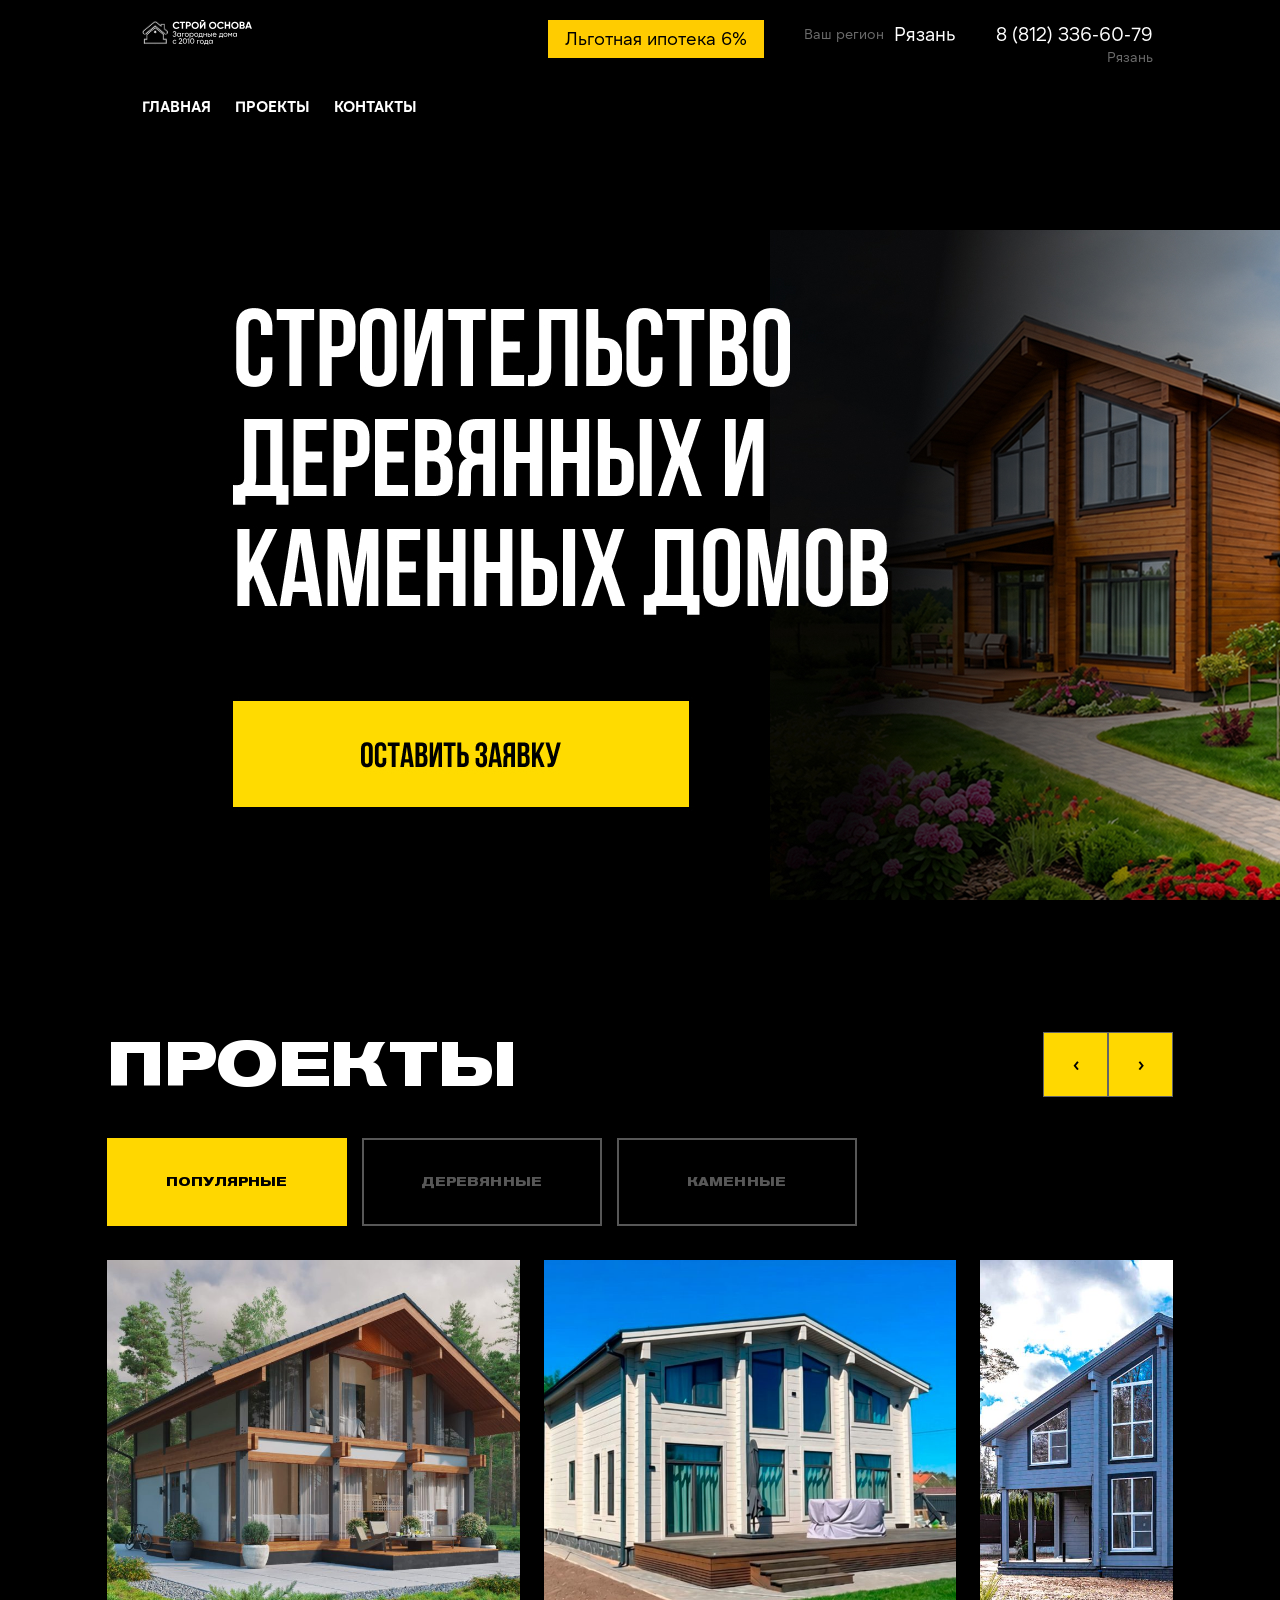
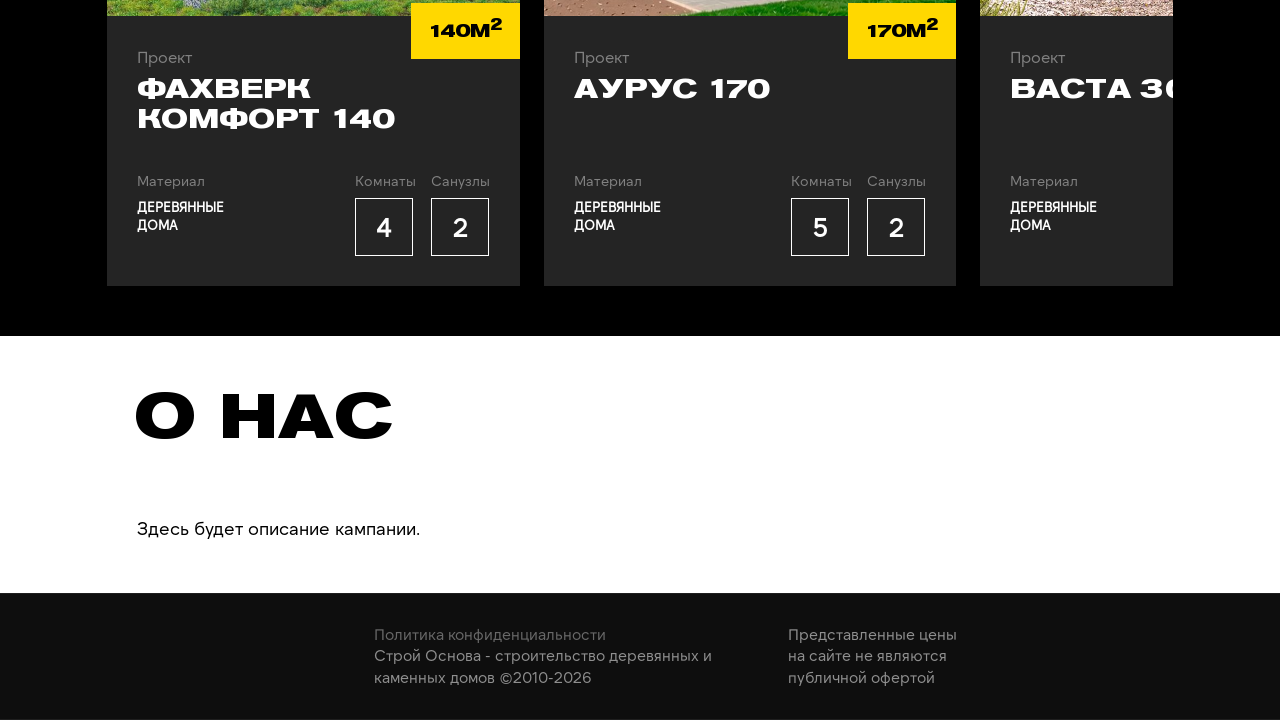
==== commit cf8e656d: "Update index.html" ====
--- a/index.html
+++ b/index.html
@@ -224,10 +224,10 @@
                     <div class="header-fixed-contacts header-fixed-contacts--mobile">
                 <div class="header-fixed-content-col">
                     <div class="wrap_gorod">	
-        <div class="phone gorod select_gorod bold">Москва</div>
+        <div class="phone gorod select_gorod bold">Рязань</div>
         <div class="text small">Ваш регион</div>
                 <div id="regionConfirmPopup" class="block_white popup">
-                <p class="regionConfirmSuppose">Ваш регион <span>Москва</span>?</p>
+                <p class="regionConfirmSuppose">Ваш регион <span>Рязань</span>?</p>
                 <input type="button" id="rightRegion" class="btn" value="Да" onclick="$(&#39;#regionConfirmPopup&#39;).hide();">
                 <input type="button" id="wrongRegion" class="btn" value="Нет" onclick="getGeoCity();$(&#39;#regionConfirmPopup&#39;).hide();">	
             </div>
@@ -253,7 +253,7 @@
                 </div>
                                         <div class="header-fixed-content-col">
                 <div class="phone bold"><a href="tel:88123366079">8 (812) 336-60-79</a></div>
-                <div class="text small">Санкт-Петербург</div>
+                <div class="text small">Рязань</div>
                 </div>
                     </div>
                 </div>
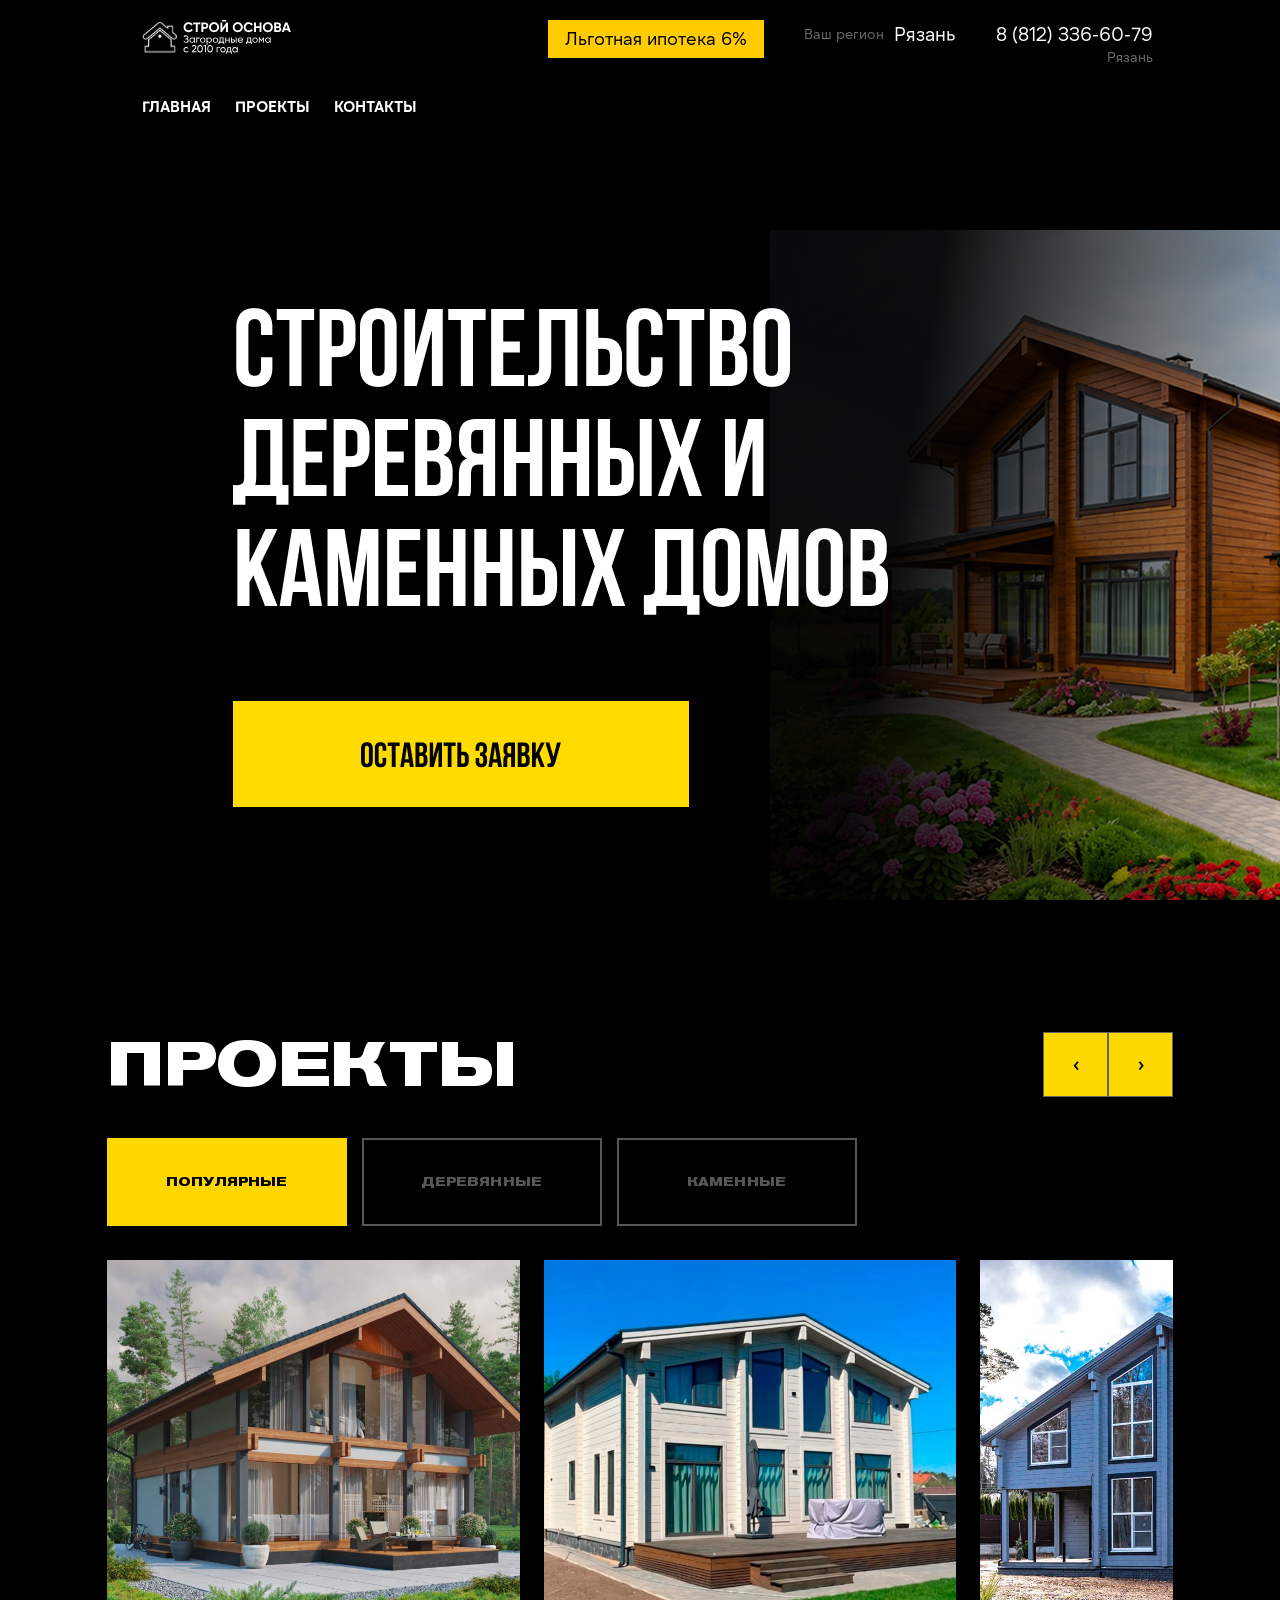
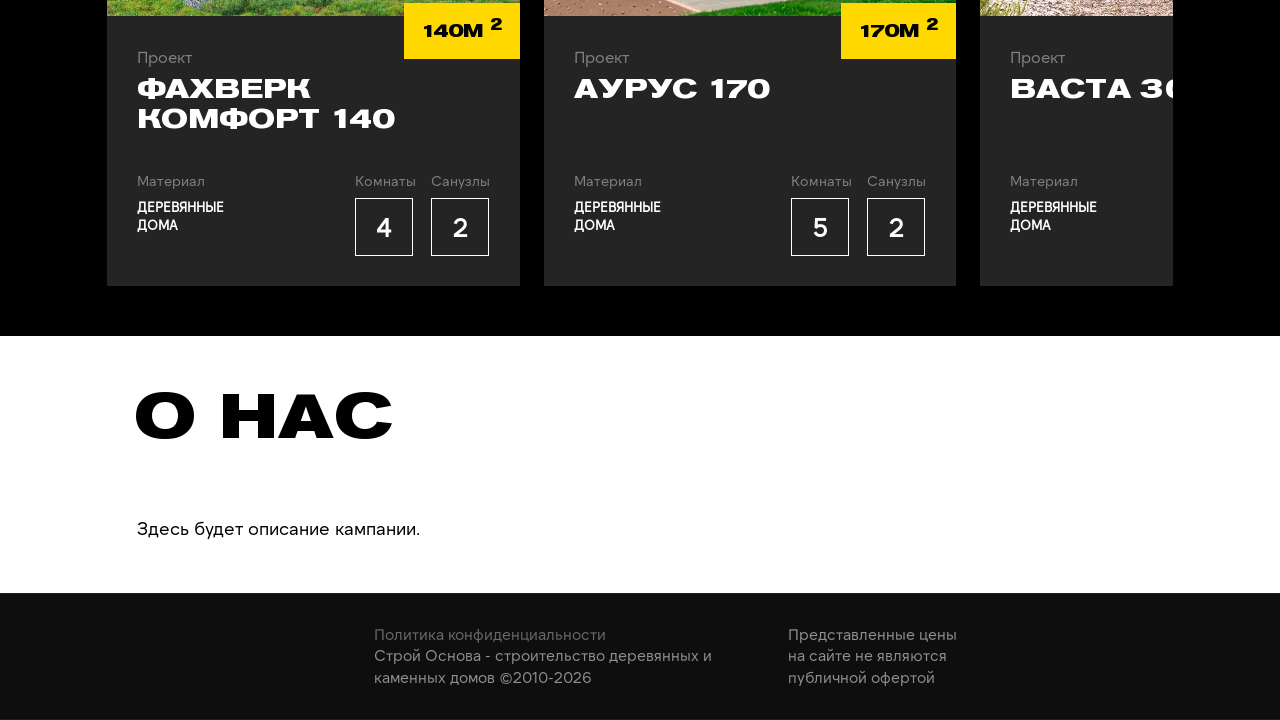
==== commit 1de76ad6: "проверяю высоту" ====
--- a/index.html
+++ b/index.html
@@ -1,267 +1,540 @@
-<!DOCTYPE html>
+<!doctype html>
 <html lang="en">
-    <head>
-        <meta http-equiv="Content-Type" content="text/html; charset=UTF-8">
-        <meta http-equiv="X-UA-Compatible" content="IE=edge">
-        <meta name="viewport" content="width=device-width, initial-scale=1, maximum-scale=1.0, user-scalable=no">
-        <meta property="og:image" content="image/no_image.jpg">
-        <title>АПС - дома из клееного бруса от производителя клееного бруса, строительство деревянных домов под ключ</title>
-        <meta name="description" content="Строительство деревянных домов из клееного бруса под ключ от компании АПС ДСК по доступным ценам. Звоните +7 (800) 500-35-76">
-        <meta name="keywords" content="деревянные дома из бруса, дома из клееного бруса, строительство деревянных домов под ключ">
-        <meta http-equiv="Pragma" content="no-cache">
-        <link rel="icon" href="img/favicon.svg" type="image/svg+xml">
-        <link href="fonts/TTNorms-Regular.woff2" rel="preload" as="font" type="font/woff2" crossorigin="">
-        <link href="fonts/TTNorms-Light.woff2" rel="preload" as="font" type="font/woff2" crossorigin="">
-        <link href="fonts/TTNorms-Bold.woff2" rel="preload" as="font" type="font/woff2" crossorigin="">
-        <link href="fonts/AkzidenzGroteskPro-BoldEx.woff2" rel="preload" as="font" type="font/woff2" crossorigin="">
-        <link href="fonts/OpenSans.woff2" rel="preload" as="font" type="font/woff2" crossorigin="">
-        <link href="fonts/fontello.woff2" rel="preload" as="font" type="font/woff2" crossorigin="">
-        <link href="fonts/glyphicons-halflings-regular.woff2" rel="preload" as="font" type="font/woff2" crossorigin="">
-        <link href="css/jquery-ui.min.css" rel="stylesheet">
-        <link href="css/bootstrap.css" rel="stylesheet">
-        <link href="css/owl.carousel.min.css" rel="stylesheet">
-        <link href="css/jquery.fancybox.min.css" rel="stylesheet">
-        <link href="css/slick.min.css" rel="stylesheet">
-        <link href="css/slick-theme.min.css" rel="stylesheet">
-        <link href="css/swiper-bundle.min.css" rel="stylesheet">
-        <link href="css/style1017.css" rel="stylesheet">
-        <link href="css/style1018.css" rel="stylesheet">
-    
-        <!-- HTML5 Shim and Respond.js IE8 support of HTML5 elements and media queries -->
-        <!-- WARNING: Respond.js doesn't work if you view the page via file:// -->
-        <!--[if lt IE 9]>
-        <script src="https://oss.maxcdn.com/libs/html5shiv/3.7.0/html5shiv.js"></script>
-        <script src="https://oss.maxcdn.com/libs/respond.js/1.4.2/respond.min.js"></script>
-        <![endif]-->
-        
-        <style type="text/css">span.im-caret {
-            -webkit-animation: 1s blink step-end infinite;
-            animation: 1s blink step-end infinite;
-        }
-
-        @keyframes blink {
-            from, to {
-                border-right-color: black;
-            }
-            50% {
-                border-right-color: transparent;
-            }
-        }
-
-        @-webkit-keyframes blink {
-            from, to {
-                border-right-color: black;
-            }
-            50% {
-                border-right-color: transparent;
-            }
-        }
-
-        span.im-static {
-            color: grey;
-        }
-
-        div.im-colormask {
-            display: inline-block;
-            border-style: inset;
-            border-width: 2px;
-            -webkit-appearance: textfield;
-            -moz-appearance: textfield;
-            appearance: textfield;
-        }
-
-        div.im-colormask > input {
-            position: absolute;
-            display: inline-block;
-            background-color: transparent;
-            color: transparent;
-            -webkit-appearance: caret;
-            -moz-appearance: caret;
-            appearance: caret;
-            border-style: none;
-            left: 0; /*calculated*/
-        }
-
-        div.im-colormask > input:focus {
-            outline: none;
-        }
-
-        div.im-colormask > input::-moz-selection{
-            background: none;
-        }
-
-        div.im-colormask > input::selection{
-            background: none;
-        }
-        div.im-colormask > input::-moz-selection{
-            background: none;
-        }
-
-        div.im-colormask > div {
-            color: black;
-            display: inline-block;
-            width: 100px; /*calculated*/
-        }</style>
-        <meta name='robots' content='max-image-preview:large' />
-        <style id="wp-img-auto-sizes-contain-inline-css">
-        img:is([sizes=auto i],[sizes^="auto," i]){contain-intrinsic-size:3000px 1500px}
-        /*# sourceURL=wp-img-auto-sizes-contain-inline-css */
-        </style>
-
-        <style id="global-styles-inline-css">
-        :root{--wp--preset--aspect-ratio--square: 1;--wp--preset--aspect-ratio--4-3: 4/3;--wp--preset--aspect-ratio--3-4: 3/4;--wp--preset--aspect-ratio--3-2: 3/2;--wp--preset--aspect-ratio--2-3: 2/3;--wp--preset--aspect-ratio--16-9: 16/9;--wp--preset--aspect-ratio--9-16: 9/16;--wp--preset--color--black: #000000;--wp--preset--color--cyan-bluish-gray: #abb8c3;--wp--preset--color--white: #ffffff;--wp--preset--color--pale-pink: #f78da7;--wp--preset--color--vivid-red: #cf2e2e;--wp--preset--color--luminous-vivid-orange: #ff6900;--wp--preset--color--luminous-vivid-amber: #fcb900;--wp--preset--color--light-green-cyan: #7bdcb5;--wp--preset--color--vivid-green-cyan: #00d084;--wp--preset--color--pale-cyan-blue: #8ed1fc;--wp--preset--color--vivid-cyan-blue: #0693e3;--wp--preset--color--vivid-purple: #9b51e0;--wp--preset--gradient--vivid-cyan-blue-to-vivid-purple: linear-gradient(135deg,rgb(6,147,227) 0%,rgb(155,81,224) 100%);--wp--preset--gradient--light-green-cyan-to-vivid-green-cyan: linear-gradient(135deg,rgb(122,220,180) 0%,rgb(0,208,130) 100%);--wp--preset--gradient--luminous-vivid-amber-to-luminous-vivid-orange: linear-gradient(135deg,rgb(252,185,0) 0%,rgb(255,105,0) 100%);--wp--preset--gradient--luminous-vivid-orange-to-vivid-red: linear-gradient(135deg,rgb(255,105,0) 0%,rgb(207,46,46) 100%);--wp--preset--gradient--very-light-gray-to-cyan-bluish-gray: linear-gradient(135deg,rgb(238,238,238) 0%,rgb(169,184,195) 100%);--wp--preset--gradient--cool-to-warm-spectrum: linear-gradient(135deg,rgb(74,234,220) 0%,rgb(151,120,209) 20%,rgb(207,42,186) 40%,rgb(238,44,130) 60%,rgb(251,105,98) 80%,rgb(254,248,76) 100%);--wp--preset--gradient--blush-light-purple: linear-gradient(135deg,rgb(255,206,236) 0%,rgb(152,150,240) 100%);--wp--preset--gradient--blush-bordeaux: linear-gradient(135deg,rgb(254,205,165) 0%,rgb(254,45,45) 50%,rgb(107,0,62) 100%);--wp--preset--gradient--luminous-dusk: linear-gradient(135deg,rgb(255,203,112) 0%,rgb(199,81,192) 50%,rgb(65,88,208) 100%);--wp--preset--gradient--pale-ocean: linear-gradient(135deg,rgb(255,245,203) 0%,rgb(182,227,212) 50%,rgb(51,167,181) 100%);--wp--preset--gradient--electric-grass: linear-gradient(135deg,rgb(202,248,128) 0%,rgb(113,206,126) 100%);--wp--preset--gradient--midnight: linear-gradient(135deg,rgb(2,3,129) 0%,rgb(40,116,252) 100%);--wp--preset--font-size--small: 13px;--wp--preset--font-size--medium: 20px;--wp--preset--font-size--large: 36px;--wp--preset--font-size--x-large: 42px;--wp--preset--spacing--20: 0.44rem;--wp--preset--spacing--30: 0.67rem;--wp--preset--spacing--40: 1rem;--wp--preset--spacing--50: 1.5rem;--wp--preset--spacing--60: 2.25rem;--wp--preset--spacing--70: 3.38rem;--wp--preset--spacing--80: 5.06rem;--wp--preset--shadow--natural: 6px 6px 9px rgba(0, 0, 0, 0.2);--wp--preset--shadow--deep: 12px 12px 50px rgba(0, 0, 0, 0.4);--wp--preset--shadow--sharp: 6px 6px 0px rgba(0, 0, 0, 0.2);--wp--preset--shadow--outlined: 6px 6px 0px -3px rgb(255, 255, 255), 6px 6px rgb(0, 0, 0);--wp--preset--shadow--crisp: 6px 6px 0px rgb(0, 0, 0);}:where(body) { margin: 0; }:where(.is-layout-flex){gap: 0.5em;}:where(.is-layout-grid){gap: 0.5em;}body .is-layout-flex{display: flex;}.is-layout-flex{flex-wrap: wrap;align-items: center;}.is-layout-flex > :is(*, div){margin: 0;}body .is-layout-grid{display: grid;}.is-layout-grid > :is(*, div){margin: 0;}body{padding-top: 0px;padding-right: 0px;padding-bottom: 0px;padding-left: 0px;}:root :where(.wp-element-button, .wp-block-button__link){background-color: #32373c;border-width: 0;color: #fff;font-family: inherit;font-size: inherit;font-style: inherit;font-weight: inherit;letter-spacing: inherit;line-height: inherit;padding-top: calc(0.667em + 2px);padding-right: calc(1.333em + 2px);padding-bottom: calc(0.667em + 2px);padding-left: calc(1.333em + 2px);text-decoration: none;text-transform: inherit;}.has-black-color{color: var(--wp--preset--color--black) !important;}.has-cyan-bluish-gray-color{color: var(--wp--preset--color--cyan-bluish-gray) !important;}.has-white-color{color: var(--wp--preset--color--white) !important;}.has-pale-pink-color{color: var(--wp--preset--color--pale-pink) !important;}.has-vivid-red-color{color: var(--wp--preset--color--vivid-red) !important;}.has-luminous-vivid-orange-color{color: var(--wp--preset--color--luminous-vivid-orange) !important;}.has-luminous-vivid-amber-color{color: var(--wp--preset--color--luminous-vivid-amber) !important;}.has-light-green-cyan-color{color: var(--wp--preset--color--light-green-cyan) !important;}.has-vivid-green-cyan-color{color: var(--wp--preset--color--vivid-green-cyan) !important;}.has-pale-cyan-blue-color{color: var(--wp--preset--color--pale-cyan-blue) !important;}.has-vivid-cyan-blue-color{color: var(--wp--preset--color--vivid-cyan-blue) !important;}.has-vivid-purple-color{color: var(--wp--preset--color--vivid-purple) !important;}.has-black-background-color{background-color: var(--wp--preset--color--black) !important;}.has-cyan-bluish-gray-background-color{background-color: var(--wp--preset--color--cyan-bluish-gray) !important;}.has-white-background-color{background-color: var(--wp--preset--color--white) !important;}.has-pale-pink-background-color{background-color: var(--wp--preset--color--pale-pink) !important;}.has-vivid-red-background-color{background-color: var(--wp--preset--color--vivid-red) !important;}.has-luminous-vivid-orange-background-color{background-color: var(--wp--preset--color--luminous-vivid-orange) !important;}.has-luminous-vivid-amber-background-color{background-color: var(--wp--preset--color--luminous-vivid-amber) !important;}.has-light-green-cyan-background-color{background-color: var(--wp--preset--color--light-green-cyan) !important;}.has-vivid-green-cyan-background-color{background-color: var(--wp--preset--color--vivid-green-cyan) !important;}.has-pale-cyan-blue-background-color{background-color: var(--wp--preset--color--pale-cyan-blue) !important;}.has-vivid-cyan-blue-background-color{background-color: var(--wp--preset--color--vivid-cyan-blue) !important;}.has-vivid-purple-background-color{background-color: var(--wp--preset--color--vivid-purple) !important;}.has-black-border-color{border-color: var(--wp--preset--color--black) !important;}.has-cyan-bluish-gray-border-color{border-color: var(--wp--preset--color--cyan-bluish-gray) !important;}.has-white-border-color{border-color: var(--wp--preset--color--white) !important;}.has-pale-pink-border-color{border-color: var(--wp--preset--color--pale-pink) !important;}.has-vivid-red-border-color{border-color: var(--wp--preset--color--vivid-red) !important;}.has-luminous-vivid-orange-border-color{border-color: var(--wp--preset--color--luminous-vivid-orange) !important;}.has-luminous-vivid-amber-border-color{border-color: var(--wp--preset--color--luminous-vivid-amber) !important;}.has-light-green-cyan-border-color{border-color: var(--wp--preset--color--light-green-cyan) !important;}.has-vivid-green-cyan-border-color{border-color: var(--wp--preset--color--vivid-green-cyan) !important;}.has-pale-cyan-blue-border-color{border-color: var(--wp--preset--color--pale-cyan-blue) !important;}.has-vivid-cyan-blue-border-color{border-color: var(--wp--preset--color--vivid-cyan-blue) !important;}.has-vivid-purple-border-color{border-color: var(--wp--preset--color--vivid-purple) !important;}.has-vivid-cyan-blue-to-vivid-purple-gradient-background{background: var(--wp--preset--gradient--vivid-cyan-blue-to-vivid-purple) !important;}.has-light-green-cyan-to-vivid-green-cyan-gradient-background{background: var(--wp--preset--gradient--light-green-cyan-to-vivid-green-cyan) !important;}.has-luminous-vivid-amber-to-luminous-vivid-orange-gradient-background{background: var(--wp--preset--gradient--luminous-vivid-amber-to-luminous-vivid-orange) !important;}.has-luminous-vivid-orange-to-vivid-red-gradient-background{background: var(--wp--preset--gradient--luminous-vivid-orange-to-vivid-red) !important;}.has-very-light-gray-to-cyan-bluish-gray-gradient-background{background: var(--wp--preset--gradient--very-light-gray-to-cyan-bluish-gray) !important;}.has-cool-to-warm-spectrum-gradient-background{background: var(--wp--preset--gradient--cool-to-warm-spectrum) !important;}.has-blush-light-purple-gradient-background{background: var(--wp--preset--gradient--blush-light-purple) !important;}.has-blush-bordeaux-gradient-background{background: var(--wp--preset--gradient--blush-bordeaux) !important;}.has-luminous-dusk-gradient-background{background: var(--wp--preset--gradient--luminous-dusk) !important;}.has-pale-ocean-gradient-background{background: var(--wp--preset--gradient--pale-ocean) !important;}.has-electric-grass-gradient-background{background: var(--wp--preset--gradient--electric-grass) !important;}.has-midnight-gradient-background{background: var(--wp--preset--gradient--midnight) !important;}.has-small-font-size{font-size: var(--wp--preset--font-size--small) !important;}.has-medium-font-size{font-size: var(--wp--preset--font-size--medium) !important;}.has-large-font-size{font-size: var(--wp--preset--font-size--large) !important;}.has-x-large-font-size{font-size: var(--wp--preset--font-size--x-large) !important;}
-        /*# sourceURL=global-styles-inline-css */
-        </style>
-    </head>
-    <body class="">
-        <script src="js/jquery.min.js"></script>
-
-        <div class="wrap_body" style="opacity:1">
-            
-            <header class="block_black">
-                <div class="header-fixed do">
-                    <div style="width: 100%;"></div>
-                    <div class="header-fixed-logo">
-                        <a href="index.html">
-                            <div class="logo-el">
-                                <img src="img/logo.svg" title="APS-DSK" alt="APS-DSK">
-                            </div>
-                        </a>
-                    </div>
-                    <div class="container">
-                        <div class="row">
-                            <div class="header-fixed-logo">
-                                <a href="index.html">
-                                    <div class="logo-el">
-                                        <img src="img/logo.svg" title="APS-DSK" alt="APS-DSK">
-                                    </div>
-                                    <div class="logo-el">
-                                        <img src="img/logo.svg" title="APS-DSK" alt="APS-DSK">
-                                    </div>
-                                </a>
-                            </div>
-                            <div class="header-fixed-content">
-                            <div class="header-fixed-contacts">
-                                <div class="header-fixed-content-col col-credit">
-                                    <a class="btn-credit" href="/stroitelstvo_doma/dom-v-kredit.html">Льготная ипотека 6%</a>
-                                </div>
-                                <div class="header-fixed-content-col">
-                                    <div class="wrap_gorod">	
-                                        <div class="phone gorod select_gorod bold">Рязань</div>
-                                        <div class="text small">Ваш регион</div>
-                                        <div id="regionConfirmPopup" class="block_white popup">
-                                        <p class="regionConfirmSuppose">Ваш регион <span>Москва</span>?</p>
-                                        <input type="button" id="rightRegion" class="btn" value="Да" onclick="$(&#39;#regionConfirmPopup&#39;).hide();">
-                                        <input type="button" id="wrongRegion" class="btn" value="Нет" onclick="getGeoCity();$(&#39;#regionConfirmPopup&#39;).hide();">	
-                                    </div>
-                                    </div>
-                                    <div id="" class="mainPhone phone bold"><a class="mgo-msk" href="tel:+74951595316">8 (495) 159-53-16</a></div>
-                                    <style>
-                                        .wrap_gorod {
-                                            display: flex;
-                                            flex-direction: row-reverse;
-                                            justify-content: flex-start;
-                                            align-items: center;
-                                        }
-
-                                        .select_gorod {
-                                            margin-left: 10px;
-                                        }
-
-                                        @media (min-width: 768px) {
-                                            .wrap_gorod ~ .mainPhone {
-                                                display: none;
-                                            }
-                                        }
-                                    </style>
-                                </div>
-                                <!--div class="header-fixed-content-col">
+	<head>
+		<meta http-equiv="Content-Type" content="text/html; charset=UTF-8" />
+		<meta http-equiv="X-UA-Compatible" content="IE=edge" />
+		<meta name="viewport" content="width=device-width, initial-scale=1, maximum-scale=1.0, user-scalable=no" />
+		<meta property="og:image" content="image/no_image.jpg" />
+		<title>АПС - дома из клееного бруса от производителя клееного бруса, строительство деревянных домов под ключ</title>
+		<meta name="description" content="Строительство деревянных домов из клееного бруса под ключ от компании АПС ДСК по доступным ценам. Звоните +7 (800) 500-35-76" />
+		<meta name="keywords" content="деревянные дома из бруса, дома из клееного бруса, строительство деревянных домов под ключ" />
+		<meta http-equiv="Pragma" content="no-cache" />
+		<link rel="icon" href="img/favicon.svg" type="image/svg+xml" />
+		<link href="fonts/TTNorms-Regular.woff2" rel="preload" as="font" type="font/woff2" crossorigin="" />
+		<link href="fonts/TTNorms-Light.woff2" rel="preload" as="font" type="font/woff2" crossorigin="" />
+		<link href="fonts/TTNorms-Bold.woff2" rel="preload" as="font" type="font/woff2" crossorigin="" />
+		<link href="fonts/AkzidenzGroteskPro-BoldEx.woff2" rel="preload" as="font" type="font/woff2" crossorigin="" />
+		<link href="fonts/OpenSans.woff2" rel="preload" as="font" type="font/woff2" crossorigin="" />
+		<link href="fonts/fontello.woff2" rel="preload" as="font" type="font/woff2" crossorigin="" />
+		<link href="fonts/glyphicons-halflings-regular.woff2" rel="preload" as="font" type="font/woff2" crossorigin="" />
+		<link href="css/jquery-ui.min.css" rel="stylesheet" />
+		<link href="css/bootstrap.css" rel="stylesheet" />
+		<link href="css/owl.carousel.min.css" rel="stylesheet" />
+		<link href="css/jquery.fancybox.min.css" rel="stylesheet" />
+		<link href="css/slick.min.css" rel="stylesheet" />
+		<link href="css/slick-theme.min.css" rel="stylesheet" />
+		<link href="css/swiper-bundle.min.css" rel="stylesheet" />
+		<link href="css/style1017.css" rel="stylesheet" />
+		<link href="css/style1018.css" rel="stylesheet" />
+
+		<!-- HTML5 Shim and Respond.js IE8 support of HTML5 elements and media queries -->
+		<!-- WARNING: Respond.js doesn't work if you view the page via file:// -->
+		<!--[if lt IE 9]>
+			<script src="https://oss.maxcdn.com/libs/html5shiv/3.7.0/html5shiv.js"></script>
+			<script src="https://oss.maxcdn.com/libs/respond.js/1.4.2/respond.min.js"></script>
+		<![endif]-->
+
+		<style type="text/css">
+			span.im-caret {
+				-webkit-animation: 1s blink step-end infinite;
+				animation: 1s blink step-end infinite;
+			}
+
+			@keyframes blink {
+				from,
+				to {
+					border-right-color: black;
+				}
+				50% {
+					border-right-color: transparent;
+				}
+			}
+
+			@-webkit-keyframes blink {
+				from,
+				to {
+					border-right-color: black;
+				}
+				50% {
+					border-right-color: transparent;
+				}
+			}
+
+			span.im-static {
+				color: grey;
+			}
+
+			div.im-colormask {
+				display: inline-block;
+				border-style: inset;
+				border-width: 2px;
+				-webkit-appearance: textfield;
+				-moz-appearance: textfield;
+				appearance: textfield;
+			}
+
+			div.im-colormask > input {
+				position: absolute;
+				display: inline-block;
+				background-color: transparent;
+				color: transparent;
+				-webkit-appearance: caret;
+				-moz-appearance: caret;
+				appearance: caret;
+				border-style: none;
+				left: 0; /*calculated*/
+			}
+
+			div.im-colormask > input:focus {
+				outline: none;
+			}
+
+			div.im-colormask > input::-moz-selection {
+				background: none;
+			}
+
+			div.im-colormask > input::selection {
+				background: none;
+			}
+			div.im-colormask > input::-moz-selection {
+				background: none;
+			}
+
+			div.im-colormask > div {
+				color: black;
+				display: inline-block;
+				width: 100px; /*calculated*/
+			}
+		</style>
+		<meta name="robots" content="max-image-preview:large" />
+		<style id="wp-img-auto-sizes-contain-inline-css">
+			img:is([sizes="auto" i], [sizes^="auto," i]) {
+				contain-intrinsic-size: 3000px 1500px;
+			}
+			/*# sourceURL=wp-img-auto-sizes-contain-inline-css */
+		</style>
+
+		<style id="global-styles-inline-css">
+			:root {
+				--wp--preset--aspect-ratio--square: 1;
+				--wp--preset--aspect-ratio--4-3: 4/3;
+				--wp--preset--aspect-ratio--3-4: 3/4;
+				--wp--preset--aspect-ratio--3-2: 3/2;
+				--wp--preset--aspect-ratio--2-3: 2/3;
+				--wp--preset--aspect-ratio--16-9: 16/9;
+				--wp--preset--aspect-ratio--9-16: 9/16;
+				--wp--preset--color--black: #000000;
+				--wp--preset--color--cyan-bluish-gray: #abb8c3;
+				--wp--preset--color--white: #ffffff;
+				--wp--preset--color--pale-pink: #f78da7;
+				--wp--preset--color--vivid-red: #cf2e2e;
+				--wp--preset--color--luminous-vivid-orange: #ff6900;
+				--wp--preset--color--luminous-vivid-amber: #fcb900;
+				--wp--preset--color--light-green-cyan: #7bdcb5;
+				--wp--preset--color--vivid-green-cyan: #00d084;
+				--wp--preset--color--pale-cyan-blue: #8ed1fc;
+				--wp--preset--color--vivid-cyan-blue: #0693e3;
+				--wp--preset--color--vivid-purple: #9b51e0;
+				--wp--preset--gradient--vivid-cyan-blue-to-vivid-purple: linear-gradient(135deg, rgb(6, 147, 227) 0%, rgb(155, 81, 224) 100%);
+				--wp--preset--gradient--light-green-cyan-to-vivid-green-cyan: linear-gradient(135deg, rgb(122, 220, 180) 0%, rgb(0, 208, 130) 100%);
+				--wp--preset--gradient--luminous-vivid-amber-to-luminous-vivid-orange: linear-gradient(135deg, rgb(252, 185, 0) 0%, rgb(255, 105, 0) 100%);
+				--wp--preset--gradient--luminous-vivid-orange-to-vivid-red: linear-gradient(135deg, rgb(255, 105, 0) 0%, rgb(207, 46, 46) 100%);
+				--wp--preset--gradient--very-light-gray-to-cyan-bluish-gray: linear-gradient(135deg, rgb(238, 238, 238) 0%, rgb(169, 184, 195) 100%);
+				--wp--preset--gradient--cool-to-warm-spectrum: linear-gradient(
+					135deg,
+					rgb(74, 234, 220) 0%,
+					rgb(151, 120, 209) 20%,
+					rgb(207, 42, 186) 40%,
+					rgb(238, 44, 130) 60%,
+					rgb(251, 105, 98) 80%,
+					rgb(254, 248, 76) 100%
+				);
+				--wp--preset--gradient--blush-light-purple: linear-gradient(135deg, rgb(255, 206, 236) 0%, rgb(152, 150, 240) 100%);
+				--wp--preset--gradient--blush-bordeaux: linear-gradient(135deg, rgb(254, 205, 165) 0%, rgb(254, 45, 45) 50%, rgb(107, 0, 62) 100%);
+				--wp--preset--gradient--luminous-dusk: linear-gradient(135deg, rgb(255, 203, 112) 0%, rgb(199, 81, 192) 50%, rgb(65, 88, 208) 100%);
+				--wp--preset--gradient--pale-ocean: linear-gradient(135deg, rgb(255, 245, 203) 0%, rgb(182, 227, 212) 50%, rgb(51, 167, 181) 100%);
+				--wp--preset--gradient--electric-grass: linear-gradient(135deg, rgb(202, 248, 128) 0%, rgb(113, 206, 126) 100%);
+				--wp--preset--gradient--midnight: linear-gradient(135deg, rgb(2, 3, 129) 0%, rgb(40, 116, 252) 100%);
+				--wp--preset--font-size--small: 13px;
+				--wp--preset--font-size--medium: 20px;
+				--wp--preset--font-size--large: 36px;
+				--wp--preset--font-size--x-large: 42px;
+				--wp--preset--spacing--20: 0.44rem;
+				--wp--preset--spacing--30: 0.67rem;
+				--wp--preset--spacing--40: 1rem;
+				--wp--preset--spacing--50: 1.5rem;
+				--wp--preset--spacing--60: 2.25rem;
+				--wp--preset--spacing--70: 3.38rem;
+				--wp--preset--spacing--80: 5.06rem;
+				--wp--preset--shadow--natural: 6px 6px 9px rgba(0, 0, 0, 0.2);
+				--wp--preset--shadow--deep: 12px 12px 50px rgba(0, 0, 0, 0.4);
+				--wp--preset--shadow--sharp: 6px 6px 0px rgba(0, 0, 0, 0.2);
+				--wp--preset--shadow--outlined: 6px 6px 0px -3px rgb(255, 255, 255), 6px 6px rgb(0, 0, 0);
+				--wp--preset--shadow--crisp: 6px 6px 0px rgb(0, 0, 0);
+			}
+			:where(body) {
+				margin: 0;
+			}
+			:where(.is-layout-flex) {
+				gap: 0.5em;
+			}
+			:where(.is-layout-grid) {
+				gap: 0.5em;
+			}
+			body .is-layout-flex {
+				display: flex;
+			}
+			.is-layout-flex {
+				flex-wrap: wrap;
+				align-items: center;
+			}
+			.is-layout-flex > :is(*, div) {
+				margin: 0;
+			}
+			body .is-layout-grid {
+				display: grid;
+			}
+			.is-layout-grid > :is(*, div) {
+				margin: 0;
+			}
+			body {
+				padding-top: 0px;
+				padding-right: 0px;
+				padding-bottom: 0px;
+				padding-left: 0px;
+			}
+			:root :where(.wp-element-button, .wp-block-button__link) {
+				background-color: #32373c;
+				border-width: 0;
+				color: #fff;
+				font-family: inherit;
+				font-size: inherit;
+				font-style: inherit;
+				font-weight: inherit;
+				letter-spacing: inherit;
+				line-height: inherit;
+				padding-top: calc(0.667em + 2px);
+				padding-right: calc(1.333em + 2px);
+				padding-bottom: calc(0.667em + 2px);
+				padding-left: calc(1.333em + 2px);
+				text-decoration: none;
+				text-transform: inherit;
+			}
+			.has-black-color {
+				color: var(--wp--preset--color--black) !important;
+			}
+			.has-cyan-bluish-gray-color {
+				color: var(--wp--preset--color--cyan-bluish-gray) !important;
+			}
+			.has-white-color {
+				color: var(--wp--preset--color--white) !important;
+			}
+			.has-pale-pink-color {
+				color: var(--wp--preset--color--pale-pink) !important;
+			}
+			.has-vivid-red-color {
+				color: var(--wp--preset--color--vivid-red) !important;
+			}
+			.has-luminous-vivid-orange-color {
+				color: var(--wp--preset--color--luminous-vivid-orange) !important;
+			}
+			.has-luminous-vivid-amber-color {
+				color: var(--wp--preset--color--luminous-vivid-amber) !important;
+			}
+			.has-light-green-cyan-color {
+				color: var(--wp--preset--color--light-green-cyan) !important;
+			}
+			.has-vivid-green-cyan-color {
+				color: var(--wp--preset--color--vivid-green-cyan) !important;
+			}
+			.has-pale-cyan-blue-color {
+				color: var(--wp--preset--color--pale-cyan-blue) !important;
+			}
+			.has-vivid-cyan-blue-color {
+				color: var(--wp--preset--color--vivid-cyan-blue) !important;
+			}
+			.has-vivid-purple-color {
+				color: var(--wp--preset--color--vivid-purple) !important;
+			}
+			.has-black-background-color {
+				background-color: var(--wp--preset--color--black) !important;
+			}
+			.has-cyan-bluish-gray-background-color {
+				background-color: var(--wp--preset--color--cyan-bluish-gray) !important;
+			}
+			.has-white-background-color {
+				background-color: var(--wp--preset--color--white) !important;
+			}
+			.has-pale-pink-background-color {
+				background-color: var(--wp--preset--color--pale-pink) !important;
+			}
+			.has-vivid-red-background-color {
+				background-color: var(--wp--preset--color--vivid-red) !important;
+			}
+			.has-luminous-vivid-orange-background-color {
+				background-color: var(--wp--preset--color--luminous-vivid-orange) !important;
+			}
+			.has-luminous-vivid-amber-background-color {
+				background-color: var(--wp--preset--color--luminous-vivid-amber) !important;
+			}
+			.has-light-green-cyan-background-color {
+				background-color: var(--wp--preset--color--light-green-cyan) !important;
+			}
+			.has-vivid-green-cyan-background-color {
+				background-color: var(--wp--preset--color--vivid-green-cyan) !important;
+			}
+			.has-pale-cyan-blue-background-color {
+				background-color: var(--wp--preset--color--pale-cyan-blue) !important;
+			}
+			.has-vivid-cyan-blue-background-color {
+				background-color: var(--wp--preset--color--vivid-cyan-blue) !important;
+			}
+			.has-vivid-purple-background-color {
+				background-color: var(--wp--preset--color--vivid-purple) !important;
+			}
+			.has-black-border-color {
+				border-color: var(--wp--preset--color--black) !important;
+			}
+			.has-cyan-bluish-gray-border-color {
+				border-color: var(--wp--preset--color--cyan-bluish-gray) !important;
+			}
+			.has-white-border-color {
+				border-color: var(--wp--preset--color--white) !important;
+			}
+			.has-pale-pink-border-color {
+				border-color: var(--wp--preset--color--pale-pink) !important;
+			}
+			.has-vivid-red-border-color {
+				border-color: var(--wp--preset--color--vivid-red) !important;
+			}
+			.has-luminous-vivid-orange-border-color {
+				border-color: var(--wp--preset--color--luminous-vivid-orange) !important;
+			}
+			.has-luminous-vivid-amber-border-color {
+				border-color: var(--wp--preset--color--luminous-vivid-amber) !important;
+			}
+			.has-light-green-cyan-border-color {
+				border-color: var(--wp--preset--color--light-green-cyan) !important;
+			}
+			.has-vivid-green-cyan-border-color {
+				border-color: var(--wp--preset--color--vivid-green-cyan) !important;
+			}
+			.has-pale-cyan-blue-border-color {
+				border-color: var(--wp--preset--color--pale-cyan-blue) !important;
+			}
+			.has-vivid-cyan-blue-border-color {
+				border-color: var(--wp--preset--color--vivid-cyan-blue) !important;
+			}
+			.has-vivid-purple-border-color {
+				border-color: var(--wp--preset--color--vivid-purple) !important;
+			}
+			.has-vivid-cyan-blue-to-vivid-purple-gradient-background {
+				background: var(--wp--preset--gradient--vivid-cyan-blue-to-vivid-purple) !important;
+			}
+			.has-light-green-cyan-to-vivid-green-cyan-gradient-background {
+				background: var(--wp--preset--gradient--light-green-cyan-to-vivid-green-cyan) !important;
+			}
+			.has-luminous-vivid-amber-to-luminous-vivid-orange-gradient-background {
+				background: var(--wp--preset--gradient--luminous-vivid-amber-to-luminous-vivid-orange) !important;
+			}
+			.has-luminous-vivid-orange-to-vivid-red-gradient-background {
+				background: var(--wp--preset--gradient--luminous-vivid-orange-to-vivid-red) !important;
+			}
+			.has-very-light-gray-to-cyan-bluish-gray-gradient-background {
+				background: var(--wp--preset--gradient--very-light-gray-to-cyan-bluish-gray) !important;
+			}
+			.has-cool-to-warm-spectrum-gradient-background {
+				background: var(--wp--preset--gradient--cool-to-warm-spectrum) !important;
+			}
+			.has-blush-light-purple-gradient-background {
+				background: var(--wp--preset--gradient--blush-light-purple) !important;
+			}
+			.has-blush-bordeaux-gradient-background {
+				background: var(--wp--preset--gradient--blush-bordeaux) !important;
+			}
+			.has-luminous-dusk-gradient-background {
+				background: var(--wp--preset--gradient--luminous-dusk) !important;
+			}
+			.has-pale-ocean-gradient-background {
+				background: var(--wp--preset--gradient--pale-ocean) !important;
+			}
+			.has-electric-grass-gradient-background {
+				background: var(--wp--preset--gradient--electric-grass) !important;
+			}
+			.has-midnight-gradient-background {
+				background: var(--wp--preset--gradient--midnight) !important;
+			}
+			.has-small-font-size {
+				font-size: var(--wp--preset--font-size--small) !important;
+			}
+			.has-medium-font-size {
+				font-size: var(--wp--preset--font-size--medium) !important;
+			}
+			.has-large-font-size {
+				font-size: var(--wp--preset--font-size--large) !important;
+			}
+			.has-x-large-font-size {
+				font-size: var(--wp--preset--font-size--x-large) !important;
+			}
+			/*# sourceURL=global-styles-inline-css */
+		</style>
+	</head>
+	<body class="">
+		<script src="js/jquery.min.js"></script>
+
+		<div class="wrap_body" style="opacity: 1">
+			<header class="block_black">
+				<div class="header-fixed do">
+					<div class="header-fixed-logo">
+						<a href="index.html">
+							<div class="logo-el">
+								<img src="img/logo.svg" title="APS-DSK" alt="APS-DSK" />
+							</div>
+						</a>
+					</div>
+					<div class="container">
+						<div class="row">
+							<div class="header-fixed-logo">
+								<a href="index.html">
+									<div class="logo-el">
+										<img src="img/logo.svg" title="APS-DSK" alt="APS-DSK" />
+									</div>
+									<div class="logo-el">
+										<img src="img/logo.svg" title="APS-DSK" alt="APS-DSK" />
+									</div>
+								</a>
+							</div>
+							<div class="header-fixed-content">
+								<div class="header-fixed-contacts">
+									<div class="header-fixed-content-col col-credit">
+										<a class="btn-credit" href="/stroitelstvo_doma/dom-v-kredit.html">Льготная ипотека 6%</a>
+									</div>
+									<div class="header-fixed-content-col">
+										<div class="wrap_gorod">
+											<div class="phone gorod select_gorod bold">Рязань</div>
+											<div class="text small">Ваш регион</div>
+											<div id="regionConfirmPopup" class="block_white popup">
+												<p class="regionConfirmSuppose">
+													Ваш регион
+													<span>Москва</span>
+													?
+												</p>
+												<input type="button" id="rightRegion" class="btn" value="Да" onclick="$(&#39;#regionConfirmPopup&#39;).hide();" />
+												<input type="button" id="wrongRegion" class="btn" value="Нет" onclick="getGeoCity();$(&#39;#regionConfirmPopup&#39;).hide();" />
+											</div>
+										</div>
+										<div id="" class="mainPhone phone bold"><a class="mgo-msk" href="tel:+74951595316">8 (495) 159-53-16</a></div>
+										<style>
+											.wrap_gorod {
+												display: flex;
+												flex-direction: row-reverse;
+												justify-content: flex-start;
+												align-items: center;
+											}
+
+											.select_gorod {
+												margin-left: 10px;
+											}
+
+											@media (min-width: 768px) {
+												.wrap_gorod ~ .mainPhone {
+													display: none;
+												}
+											}
+										</style>
+									</div>
+									<!--div class="header-fixed-content-col">
                                 <div id="" class="mainPhone phone bold"><a class="mgo-msk" href="tel:+74951595316">8 (495) 565-30-55</a></div>
                                 <div class="text small" id="phone_region">В вашем регионе</div>
                                 </div-->
-                                <div class="header-fixed-content-col">
-                                    <div class="phone bold">
-                                        <a class="mgo-spb" href="tel:88123366079">8 (812) 336-60-79</a>
-                                    </div>
-                                    <div class="text small">Рязань</div>
-                                </div>
-                            </div>
-                        </div>
-                    </div>
-                    <div class="row">
-                        <div class="header-fixed-menu">
-                            <ul class="topmenu">
-                                <li><a href="index.html">Главная</a></li>
-                                <li id="proj" class="child"><a href="archive.html">Проекты</a>
-                                    <ul style="opacity:0;visibility:hidden">
-                                        <li><a href="archive.html">Все проекты</a></li>
-                                        <li><a href="archive.html">Деревянные дома</a></li>
-                                        <li><a href="archive.html">Каменные дома</a></li>
-                                    </ul>
-                                </li>
-                                <li id="proj" class="child"><a href="archive.html">Контакты</a></li>
-                                <li class="helper"></li>
-                            </ul>
-                            <div class="dropmenu">
-                                <span class="line"></span>
-                                <span class="line"></span>
-                                <span class="line"></span>
-                            </div>
-                            <!-- Поиск -->
-                            <!--div id="search">
+									<div class="header-fixed-content-col">
+										<div class="phone bold">
+											<a class="mgo-spb" href="tel:88123366079">8 (812) 336-60-79</a>
+										</div>
+										<div class="text small">Рязань</div>
+									</div>
+								</div>
+							</div>
+						</div>
+						<div class="row">
+							<div class="header-fixed-menu">
+								<ul class="topmenu">
+									<li><a href="index.html">Главная</a></li>
+									<li id="proj" class="child">
+										<a href="archive.html">Проекты</a>
+										<ul style="opacity: 0; visibility: hidden">
+											<li><a href="archive.html">Все проекты</a></li>
+											<li><a href="archive.html">Деревянные дома</a></li>
+											<li><a href="archive.html">Каменные дома</a></li>
+										</ul>
+									</li>
+									<li id="proj" class="child"><a href="archive.html">Контакты</a></li>
+									<li class="helper"></li>
+								</ul>
+								<div class="dropmenu">
+									<span class="line"></span>
+									<span class="line"></span>
+									<span class="line"></span>
+								</div>
+								<!-- Поиск -->
+								<!--div id="search">
                                 <div class="button-search glyphicon glyphicon-search"></div>
                                 <input type="text" name="filter_name" value="" onclick="this.value = &#39;&#39;;" onkeydown="this.style.color = &#39;#fff&#39;;" class="ui-autocomplete-input" autocomplete="off">
                                 <div id="search_response" style="display:none;"></div>
                             </div-->
-                            <div class="search-spacer"></div>
-                            <div class="phoneCatalogMobile">
-                                <a class="mgo-msk" href="tel:+74951595316">8 (495) 159-53-16</a>
-                            </div>
-                            <a class="btn-credit" href="/stroitelstvo_doma/dom-v-kredit.html">Льготная ипотека 6%</a>
-                        </div>
-                    </div>
-                    </div>
-                    <div class="header-fixed-contacts header-fixed-contacts--mobile">
-                <div class="header-fixed-content-col">
-                    <div class="wrap_gorod">	
-        <div class="phone gorod select_gorod bold">Рязань</div>
-        <div class="text small">Ваш регион</div>
-                <div id="regionConfirmPopup" class="block_white popup">
-                <p class="regionConfirmSuppose">Ваш регион <span>Рязань</span>?</p>
-                <input type="button" id="rightRegion" class="btn" value="Да" onclick="$(&#39;#regionConfirmPopup&#39;).hide();">
-                <input type="button" id="wrongRegion" class="btn" value="Нет" onclick="getGeoCity();$(&#39;#regionConfirmPopup&#39;).hide();">	
-            </div>
-        </div>                <div id="" class="mainPhone phone bold"><a class="mgo-msk" href="tel:+74951595316">8 (495) 159-53-16</a></div>
-                    <style>
-                        .wrap_gorod {
-                            display: flex;
-                            flex-direction: row-reverse;
-                            justify-content: flex-start;
-                            align-items: center;
-                        }
-
-                        .select_gorod {
-                            margin-left: 10px;
-                        }
-
-                        @media (min-width: 768px) {
-                            .wrap_gorod ~ .mainPhone {
-                                display: none;
-                            }
-                        }
-                    </style>
-                </div>
-                                        <div class="header-fixed-content-col">
-                <div class="phone bold"><a href="tel:88123366079">8 (812) 336-60-79</a></div>
-                <div class="text small">Рязань</div>
-                </div>
-                    </div>
-                </div>
-
-                <div id="block_header_top">
-
-                    <div id="banner_landing_htest" data-interval="0" data-ride="carousel" class=" mobile-status-0 carousel slide type_navi_1">
-                        <!--div class="wrap_nav">
+								<div class="search-spacer"></div>
+								<div class="phoneCatalogMobile">
+									<a class="mgo-msk" href="tel:+74951595316">8 (495) 159-53-16</a>
+								</div>
+								<a class="btn-credit" href="/stroitelstvo_doma/dom-v-kredit.html">Льготная ипотека 6%</a>
+							</div>
+						</div>
+					</div>
+					<div class="header-fixed-contacts header-fixed-contacts--mobile">
+						<div class="header-fixed-content-col">
+							<div class="wrap_gorod">
+								<div class="phone gorod select_gorod bold">Рязань</div>
+								<div class="text small">Ваш регион</div>
+								<div id="regionConfirmPopup" class="block_white popup">
+									<p class="regionConfirmSuppose">
+										Ваш регион
+										<span>Рязань</span>
+										?
+									</p>
+									<input type="button" id="rightRegion" class="btn" value="Да" onclick="$(&#39;#regionConfirmPopup&#39;).hide();" />
+									<input type="button" id="wrongRegion" class="btn" value="Нет" onclick="getGeoCity();$(&#39;#regionConfirmPopup&#39;).hide();" />
+								</div>
+							</div>
+							<div id="" class="mainPhone phone bold"><a class="mgo-msk" href="tel:+74951595316">8 (495) 159-53-16</a></div>
+							<style>
+								.wrap_gorod {
+									display: flex;
+									flex-direction: row-reverse;
+									justify-content: flex-start;
+									align-items: center;
+								}
+
+								.select_gorod {
+									margin-left: 10px;
+								}
+
+								@media (min-width: 768px) {
+									.wrap_gorod ~ .mainPhone {
+										display: none;
+									}
+								}
+							</style>
+						</div>
+						<div class="header-fixed-content-col">
+							<div class="phone bold"><a href="tel:88123366079">8 (812) 336-60-79</a></div>
+							<div class="text small">Рязань</div>
+						</div>
+					</div>
+				</div>
+
+				<div id="block_header_top">
+					<div id="banner_landing_htest" data-interval="0" data-ride="carousel" class="mobile-status-0 carousel slide type_navi_1">
+						<!--div class="wrap_nav">
                             <div class="wrap-carousel-control">
                                 <!-- Элементы управления --
                                 <a class="left carousel-control btn btn-ico  btn-default" href="#banner_landing_htest" role="button" data-slide="prev">
@@ -274,9 +547,9 @@
                                 </a>
                             </div>
                         </div-->
-                        <div class="carousel-inner">
-                            <div class="item  active">
-                                <!--div class="carousel-text">
+						<div class="carousel-inner">
+							<div class="item active">
+								<!--div class="carousel-text">
                                     <div class="container">
                                         <div class="row">
                                             <div class="col-xs-12">
@@ -294,14 +567,14 @@
                                         </div>
                                     </div>
                                 </div-->
-                                <a href="/pokaz-domov-v-kp-kryokshino.html" class="slider_banner_link mobile">
-                                    <picture>
-                                        <source media="(max-width: 767px)" srcset="img/400x536-3.jpg">
-                                        <img title="Открытый показ домов в КП &quot;Крекшино Вайт Вилладж&quot;, ждем Вас в любой день с 10 до 19 часов!" src="img/2000x670-3.jpg">
-                                    </picture>
-                                </a>
-                            </div>
-                            <!--div class="item ">
+								<a href="/pokaz-domov-v-kp-kryokshino.html" class="slider_banner_link mobile">
+									<picture>
+										<source media="(max-width: 767px)" srcset="img/400x536-3.jpg" />
+										<img title='Открытый показ домов в КП "Крекшино Вайт Вилладж", ждем Вас в любой день с 10 до 19 часов!' src="img/2000x670-3.jpg" />
+									</picture>
+								</a>
+							</div>
+							<!--div class="item ">
                                     <div class="carousel-text">
                                         <div class="container">
                                             <div class="row">
@@ -359,1066 +632,1069 @@
 
                                     <a href="/fall_project/" class="slider_banner_link mobile"><img title="Ипотека 6% с первоначальным взносом 20%" src="img/desctop-1.jpg"></a>
                             </div-->
-                        </div>
-                    </div>
-                </div>
-            </header>
-        
-            
-            <div class="information landing landing_42 ">
-                
-                <div class="head_page block_transparent mcc m_w" style="padding-bottom:0;">
-                    <div class="container">
-                        <div class="row">
-                            <style>
-                                header.header_absolute {
-                    position: relative;
-                                }
-
-                                .information {
-                                    margin-top: 0px;
-                                }
-                                .head_page.block_transparent.mcc.m_w {
-                                    display: none;
-                                }.pro_t_s.sp-slide.sp-selected .info_pos h3 {
-                                    max-width: 300px;
-                                }.head_carousel.col-xs-12 .col-xs-12.col-xm-6.col-xm-push-6.col-md-7.col-md-push-5.h1.text-left.text-uppercase {
-                                    padding: 0px;
-                                    padding-top: 14px;
-                                }
-                                .sp-thumbnail-container {
-                                    cursor: pointer;
-                                }
-
-                                .finhome > .container {
-                                    width: 100%;
-                                    max-width: 1920px;
-                                    padding-bottom: 0;
-                                        padding-top: 0;
-                                }
-                                .slider_banner_link.desktop {
-                                    opacity:0;
-                                }
-                                .h1.text-uppercase {
-                                    font-size: 62px;
-                                }
-                                .type_navi_0 .carousel-indicators li.active {
-                                    border-top: 4px solid;
-                                    border-color: #FFD800;
-                                }
-                                .type_navi_0 .wrap-carousel-control .btn {
-                                    background: #FFD800;
-                                    color: #fff;
-                                    border-color: #FFD800;
-                                }
-                                .wrap-carousel-indicators .container {
-                                    width: 100%;
-                                }
-                                #slider_main_company {
-                                    background-position: center center !important;
-                                    background-size: 155% !important;
-                                }
-                                .type_navi_0 .carousel-indicators li + li {
-                                    margin-left: 60px;
-                                }
-                                .type_navi_0 .wrap-carousel-indicators .container .row {
-                                    width: 41%;
-                                }
-                                .type_navi_0 .wrap-carousel-control {
-                                    left: 44%;
-                                }
-                                .type_navi_0 .item div.wrap_text {
-                                    padding-top: 160px;
-                                }
-                                .type_navi_0 .record {
-                                    width: 41%;
-                                    padding-top: 0;
-                                    left: 40px;
-                                }
-                                .type_navi_0 .record:before {
-                                    display:none;
-                                }
-                                .record .btn-yellow {
-                                    padding: 20px 80px;
-                                    display: block;
-                                    max-width: 285px;
-                                    text-align: center;
-                                    margin-top: 40px;
-                                    text-decoration: none;
-                                }
-                                .news {
-                                    width: 40%;
-                                    height: fit-content;
-                                    background: transparent;
-                                }
-                                .four_news {
-                                    display: flex;
-                                    flex-wrap: wrap;
-                                    justify-content: space-between;
-                                }
-                                .kvadr {
-                                    width: 49%;
-                                    margin-bottom: 1%;
-                                        padding: 42px;
-                                }
-                                .kvadr.black {
-                                    background: #1B1B1B;
-                                }
-                                .kvadr.yellow {
-                                    background: #FFD800;
-                                        cursor: pointer;
-                                }
-                                .kvadr.yellow * {
-                                    color: #000;
-                                }
-                                .kvadr.yellow h3 {
-                                    margin-top: 0;
-                                    font-size: 26px;
-                                }
-                                .kvadr.yellow p {
-                                    font-size: 14px;
-                                    line-height: 18px;
-                                }
-                                .bigtext span {
-                                    font-size: 64px;
-                                    line-height: 72px;
-                                    font-family: "AkzidenzGrotesk";
-                                }
-                                .bigtext {
-                                    font-family: "AkzidenzGrotesk";
-                                    text-transform: uppercase;
-                                    text-align: right;
-                                    padding-right: 15%;
-                                }
-                                .kvadr.black svg {
-                                    display: block;
-                                    margin-bottom: 21px;
-                                }
-                                .kvadr.black p {
-                                    font-size: 18px;
-                                    margin-bottom: 26px;
-                                    line-height: 20px;
-                                }
-                                .type_navi_0.carousel.bg {
-                                    height: 824px;
-                                }
-                                .preim_main_content .b_description_about {
-                                    background: none;
-                                }
-                                .preim_main_content .b_description_about .el {
-                                    background: #393939;
-                                    border-radius: 0;
-                                    border: none;
-                                }
-                                .preim_main {
-                                    background-size: cover;
-                                }
-                                .preim_main_content .b_description_about .el:nth-child(5) {
-                                    width: 197px;
-                                    height: 197px;
-                                    left: 59px;
-                                    bottom: 80px;
-                                }
-                                .preim_main_content .b_description_about .el:nth-child(4) {
-                                    width: 221px;
-                                    height: 221px;
-                                    left: 310px;
-                                    bottom: 0px;
-                                }
-                                .preim_main_content .b_description_about .el:nth-child(1) {
-                                    width: 179px;
-                                    height: 179px;
-                                    left: 177px;
-                                    top: 98px;
-                                }
-                                .preim_main_content .b_description_about .el:nth-child(2) {
-                                    width: 221px;
-                                    height: 221px;
-                                    left: 427px;
-                                    top: 3px;
-                                }
-                                .preim_main_content .b_description_about .el:nth-child(6) {
-                                    width: 170px;
-                                    height: 170px;
-                                    left: 595px;
-                                    bottom: 110px;
-                                }
-                                .preim_main_content .b_description_about .el:nth-child(3) {
-                                    width: 170px;
-                                    height: 170px;
-                                    right: 215px;
-                                    top: 97px;
-                                }
-                                .preim_main_content .b_description_about .el:nth-child(7) {
-                                    width: 207px;
-                                    height: 207px;
-                                    right: 10%;
-                                    bottom: 50px;
-                                }
-                                .btn.btn-padding-fixed {
-                                    background: #FFD800;
-                                    border-color: #FFD800;
-                                }
-                                .ful_d_right .close {
-                                    left: auto;
-                                    right: 29px;
-                                    top: 29px;
-                                    border: 1px solid #fff;
-                                    width: 47px;
-                                    height: 47px;
-                                    display: flex;
-                                    justify-content: center;
-                                    align-items: center;
-                                    flex-wrap: wrap;
-                                    flex-direction: row;
-                                }
-                                .ful_d_right.block_black.col-md-5 {
-                                    padding: 0;
-                                }
-                                .ful_d_right .el {
-                                    padding: 90px;
-                                }
-                                .glyphicon-remove:before {
-                                    font-size: 20px;
-                                    position: relative;
-                                    top: 13px;
-                                }
-                                .preim_main_content .b_description_about .el:nth-child(2) .subtitle {
-                                    font: 900 16px "AkzidenzGrotesk";
-                                }
-                                .preim_main_content .b_description_about .el .text {
-                                    font-size: 14px;
-                                    line-height: 18px;
-                                }
-                                .preim_main_content .b_description_about .el .title {
-                                    font-size: 40px !important;
-                                    line-height: 36px !important;
-                                }
-                                .preim_main_content .b_description_about .el:nth-child(3) .title.big {
-                                    font-size: 60px !important;
-                                    line-height: 50px !important;
-                                    margin-left: -4px;
-                                }
-                                .preim_main_content .b_description_about .el .title span {
-                                    font-size: 14px !important;
-                                    font-weight: 300 !important;
-                                    font-family: Arial !important;
-                                    text-transform: none;
-                                    position: relative;
-                                    top: -20px;
-                                    margin-left: -11px;
-                                }
-                                .preim_main_content .b_description_about .el:nth-child(2) .title {
-                                    font-size: 76px !important;
-                                    line-height: 1 !important;
-                                }
-                                .el.el_stoy.active {
-                                    background: #FFD800;
-                                }
-                                .el.el_stoy:hover {
-                                    cursor: pointer;
-                                    background: #FFD800;
-                                }
-                                .el.el_stoy:hover * {
-                                color: #000;
-                                }
-                                .el.el_stoy.active * {
-                                    color: #000;
-                                }
-                                .preim_main_content.row {
-                                    display: flex;
-                                    flex-wrap: nowrap;
-                                    flex-direction: row;
-                                }
-                                .preim_main_content .d_left {
-                                    width: 20%;
-                                    top: -300px;
-                                }
-                                .preim_main_content .b_description_about {
-                                    width: 80%;
-                                }
-                                .preim_main .d_left .el {
-                                    position: initial;
-                                }
-                                .preim_main .d_left .el:after {
-                                    display:none;
-                                }
-                                .preim_main .d_left .el {
-                                font-size: 18px;
-                                    font-weight: 300;
-                                    font-family: "NTSomic";
-                                    text-transform: none;
-                                    line-height: 24px;
-                                    display: flex;
-                                    flex-wrap: wrap;
-                                    gap: 28px;
-                                    justify-content: start;
-                                    flex-direction: row;
-                                }
-                                .icoas {
-                                    width: 57px;
-                                    display: flex;
-                                    justify-content: center;
-                                }
-                                .preim_main_content .d_left h3 {
-                                    text-transform: uppercase;
-                                    font-size: 22px;
-                                    text-align: right;
-                                    line-height: 28px;
-                                    margin-bottom: 70px;
-                                    display: flex;
-                                    gap: 20px;
-                                    align-items: center;
-                                }
-                                .preim_main_content .d_left h3 .svgstr {
-                                    padding: 24px 23px;
-                                    background: #FFD800;
-                                    display: flex;
-                                    justify-content: center;
-                                    align-items: center;
-                                }
-                                .sp-left-thumbnails.sp-has-pointer .sp-selected-thumbnail:before, .sp-left-thumbnails.sp-has-pointer .sp-selected-thumbnail:after {
-                                    display:none;
-                                }
-                                .sp-thumbnail-container {
-                                    background: #343434;
-                                    height: 30% !important;
-                                }
-                                .sp-thumbnail-container.sp-selected-thumbnail {
-                                    background: #FFD800;
-                                    height: 40% !important;
-                                }
-                                .sp-thumbnail-container {
-                                }
-                                .sp-thumbnail-container.sp-selected-thumbnail svg path {
-                                    fill: #000;
-                                }
-                                .sp-thumbnail-container.sp-selected-thumbnail h3, .sp-thumbnail-container.sp-selected-thumbnail p{
-                                    color:#000;
-                                }
-                                .sp-thumbnail-container p {
-                                    display: none;
-                                }
-                                .sp-thumbnail-container.sp-selected-thumbnail p {
-                                    display: block;
-                                    font-size: 19px;
-                                    line-height: 24px;
-                                }
-                                .sp-left-thumbnails.sp-has-pointer .sp-thumbnail {
-                                    position: relative !important;
-                                    left: 0 !important;
-                                }
-                                .sp-thumbnail-container {
-                                    display: flex !important;
-                                    align-items: center;
-                                    padding-left: 60px;
-                                }
-                                .sp-thumbnail-container h3 {
-                                    font-size: 23px !important;
-                                }
-                                .sp-left-thumbnails {
-                                    margin-right: 3px !important;
-                                }
-                                .pro_t_s.sp-slide {
-                                    max-width: 100%;
-                                }
-                                .pro_backs {
-                                    background-size: cover;
-                                    height: 100%;
-                                    padding: 100px 85px;
-                                }
-                                .sp-arrow:before,.sp-arrow:after {
-                                    display:none;
-                                }
-                                .sp-arrow.sp-next-arrow {
-                                    background: #000 url(img/right-s.svg);
-                                    background-repeat: no-repeat;
-                                    background-position: center;
-                                    transform: rotate(0deg);
-                                    width: 59px;
-                                    height: 59px;
-                                }
-                                .sp-arrow.sp-previous-arrow {
-                                    background: #000 url(img/left-s.svg);
-                                    background-repeat: no-repeat;
-                                    background-position: center;
-                                    width: 59px;
-                                    height: 59px;
-                                }
-                                .sp-horizontal .sp-arrows {
-                                    width: 159px !important;
-                                    left: -80px !important;
-                                    top: 25% !important;
-                                    margin-top: -15px !important;
-                                    z-index: 9;
-                                }
-                                .sp-slides-container .sp-fade-arrows {
-                                    opacity:1 !important;
-                                }
-                                .block_black.pro_bl {
-                                    padding-bottom: 140px;
-                                    padding-top: 80px;
-                                }
-                                .gray_text {
-                                    color: #9F9F9F;
-                                    font-size: 18px;
-                                }
-                                .pro_backs h2 {
-                                    font-size: 55px;
-                                    line-height: 62px;
-                                    text-transform: uppercase;
-                                    margin-bottom: 50px;
-                                }
-                                .pro_backs p {
-                                    max-width: 440px;
-                                    font-size: 18px;
-                                }
-                                .pro_backs a {
-                                    display: block;
-                                    margin-top: 50px;
-                                }
-                                .pro_backs.bot_abs {
-                                    position: relative;
-                                }
-                                .vn_abs {
-                                    position: absolute;
-                                    bottom: 40px;
-                                    width: 85%;
-                                }
-                                a.link_aero {
-                                    background: #FFD800;
-                                    position: absolute;
-                                    right: 0;
-                                    bottom: 20px;
-                                    width: 138px;
-                                    height: 138px;
-                                    display: flex;
-                                    justify-content: center;
-                                    align-items: center;
-                                }
-                                .f_t_img {
-                                    display: flex;
-                                    gap: 3px;
-                                    margin-top: 3px;
-                                }
-                                .info_pos img {
-                                    max-width: 308px;
-                                    margin-bottom: 45px;
-                                }
-                                .info_pos p {
-                                    max-width: 300px;
-                                    font-size: 18px;
-                                    line-height: 24px;
-                                    margin-bottom: 50px;
-                                }
-                                .btn-yellow.opis_owl {
-                                    background: #FFD800;
-                                    width: 308px;
-                                    border-color: #FFD800;
-                                }
-                                .btn-yellow.opis_owl:hover {
-                                    background: transparent;
-                                }
-                                .sp-owl .owl-next span {
-                                    background: #000 url(img/right-s.svg);
-                                    background-repeat: no-repeat;
-                                    background-position: center;
-                                    transform: rotate(0deg);
-                                    width: 59px;
-                                    height: 59px;
-                                    display: block;
-                                    font-size: 0;
-                                }
-                                .sp-owl .owl-prev span {
-                                    background: #000 url(img/left-s.svg);
-                                    background-repeat: no-repeat;
-                                    background-position: center;
-                                    width: 59px;
-                                    height: 59px;
-                                    display: block;
-                                    font-size: 0;
-                                }
-                                .pro_t_s.sp-slide.sp-owl.owl-carousel {
-                                    margin-top: 0px;
-                                }
-                                .sp-owl.owl-carousel button.owl-dot {
-                                    background: #9B9B9B !important;
-                                    width: 28px;
-                                    height: 4px;
-                                    display: block;
-                                    border-radius: 20px;
-                                }
-                                .sp-owl.owl-carousel button.owl-dot.active {
-                                        background: #fff !important;
-                                }
-                                .ful_d_right.block_black.col-md-5 p {
-                                    font-size: 16px;
-                                }
-                                .ful_d_right.block_black.col-md-5 .el {
-                                    font-size: 16px;
-                                }
-                                .ful_d_right.block_black.col-md-5 .btn {
-                                    background: #FFD800;
-                                    border: #FFD800;
-                                    text-transform: lowercase;
-                                    max-width: 308px;
-                                    width: 100%;
-                                }
-                                .ful_d_right.block_black.col-md-5 {
-                                    right: 20%;
-                                    width: 32%;
-                                    min-height: 640px;
-                                    top: 18%;
-                                }
-                                .flex_rec {
-                                    display: flex;
-                                    gap: 30px;
-                                    align-items: center;
-                                }
-                                .type_navi_0 .item div.wrap_text .text p {
-                                    line-height: 1.3rem;
-                                    margin-bottom: 20px;
-                                }
-                                @media (min-width: 768px) {
-                                    .information .head_page {
-                                        padding-top: 140px;
-                                    }
-                                }
-                                @media (min-width: 1500px) {
-                                    .information .head_page {
-                                        min-height: 800px;
-                                    }
-                                    .type_navi_0 .item div.wrap_text {
-                                        width: 49%;
-                                    }
-                                }
-                                .row.product_module .owl-nav {
-                    display: none;
-                                }
-                                .flex_ic_pr svg {
-                                    min-width: 43px;
-                                    margin-top: 3px;
-                                    margin-right: 6px;
-                                }
-                                .el_ico.material {
-                                    min-width: 150px;
-                                }
-                                @media (max-width: 880px) {
-                                    .wrap_body {
-                                        padding-top: 200px;
-                                    }
-                                }
-                                @media (max-width: 340px) {
-                                    .wrap_body {
-                                        padding-top: 260px;
-                                    }
-                                }
-                                .kvadr.yellow.podrobnee a {
-                                    display: block;
-                                    width: 100%;
-                                    text-align: center;
-                                    font-family: "AkzidenzGrotesk";
-                                    text-transform: uppercase;
-                                    text-decoration:none;
-                                }
-                                .kvadr.yellow.podrobnee {
-                                    display: flex;
-                                    justify-content: center;
-                                    align-items: center;
-                                    gap: 0px;
-                                    flex-wrap: wrap;
-                                }
-                                .kvadr.yellow.podrobnee a svg {
-                                    min-width: 40px;
-                                    min-height: 40px;
-                                    margin-bottom: 50px;
-                                    margin-top: 50px;
-                                }
-                                .pro_t_s.sp-slide {
-                                    display: none;
-                                }
-                                .pro_t_slides {
-                                    display: flex;
-                                    flex-wrap: wrap;
-                                    max-width: 458px;
-                                }
-                                .pro_t_s.sp-slide.sp-owl.owl-carousel .owl-item {
-                                    opacity: 0;
-                                        transition:0.5s;
-                                }
-                                .pro_t_s.sp-slide.sp-owl.owl-carousel .owl-item.active {
-                                    opacity: 1;
-                                    transition:0.5s;
-                                }
-                                .dismob {
-                                    display:none;
-                                }
-                                .pro_t_photos > img,
-                                .pro_t_photos > .f_t_img {
-                                    height: 50%;
-                                }
-                                @media (max-width: 768px) {
-                                    .dismob {
-                                    display:block;
-                                }
-                                .disno {
-                                    display:none;
-                                }
-                                #slider_main_company {
-                                    background-size: 0 !important;
-                                    background: transparent;
-                                }
-                    .block_black.mcc.m_b.slonhome {
-                        background: url(img/slonen.jpg) !important;
-                        background-size: 190% !important;
-                        background-repeat: no-repeat !important;
-                        background-position: -93px -20px !important;
-                    }
-
-                                .pro_t_slides .owl-item {
-                    max-width: 110vw;
-                }
-                .kvadr.yellow.podrobnee a {
-                    font-size: 14px;
-                }
-                .type_navi_0 .wrap-carousel-control {
-                    left: 0%;
-                }
-                .kvadr.yellow.podrobnee a svg {
-                    min-width: 20px;
-                    min-height: 17px;
-                    margin-bottom: 25px;
-                    margin-top: 25px;
-                }
-                .pro_t_s.sp-slide.sp-owl.owl-carousel .owl-item {
-                    height: 860px;
-                }
-                .pro_t_s.sp-slide.sp-owl.owl-carousel {
-                    margin-bottom: 0;
-                }
-                .kvadr.yellow p:nth-child(2) {
-                    display: none;
-                }
-                .pro_t_photos > img {
-                    height: 200px;
-                    position: absolute;
-                    left: 0;
-                    top: 0;
-                }
-                .f_t_img {
-                    position: absolute;
-                    top: 200px;
-                    height: 129px;
-                }
-                .pro_t_photos {
-                    width: 100%;
-                    min-width: 100%;
-                    padding-left: 155px;
-                    height: 331px;
-                    overflow: hidden;
-                }
-                .pro_t_slides > img {
-                    display: none !important;
-                }
-                .image_f.dismob img {
-                    width: 100%;
-                    margin-bottom: 2px;
-                }
-                .image_f.dismob {
-                    width: 100%;
-                    padding-left: 156px;
-                    max-height: 332px;
-                    overflow: hidden;
-                }
-                .sp-owl .owl-prev span {
-                    width: 29px;
-                    height: 29px;
-                            background-size: 4px;
-
-                }
-                .sp-owl .owl-next span {
-                    width: 29px;
-                    height: 29px;
-                            background-size: 4px;
-
-                }
-                .pro_t_slides {
-                    min-height: 490px;
-                }
-                .pro_backs {
-                    background-image: none;
-                    background: #232323 !important;
-                }
-                .pro_backs p {
-                    max-width: 440px;
-                    font-size: 14px;
-                }
-                .pro_backs a {
-                    max-width: 45%;
-                    float: left;
-                    margin-right: 5%;
-                }
-                .pro_backs a img {
-                    max-width: 100%;
-                }
-
-                .info_pos p {
-                    max-width: 254px;
-                    font-size: 14px;
-                    line-height: 20px;
-                    margin-bottom: 30px;
-                }
-                .info_pos .item img {
-                    max-width: 202px;
-                }
-                .btn-yellow.opis_owl {
-                    width: 204px;
-                    font-size: 14px;
-                    font-family: "NTSomic";
-                    text-transform: none;
-                }
-                .f_t_img img {
-                    max-width: 55%;
-                }
-                .pro_t_slides {
-                    width: 100%;
-                }
-                .type_navi_0 .item div.wrap_text {
-                    padding-top: 100px;
-                }
-                .type_navi_0 .record {
-                    width: 100%;
-                    padding-top: 0;
-                    left: 0px;
-                }
-                .type_navi_0 .record .btn-yellow {
-                    margin: 20px 0;
-                }
-                    .type_navi_0 .item div.wrap_text {
-                        width: 100%;
-                    }
-                .type_navi_0 .record {
-                        bottom: 0px;
-                    }
-                    .product_module .el_product img {
-                    height: 300px;
-                    width: auto !important;
-                }
-                .news {
-                    width: 100%;
-                }
-                .kvadr {
-                    padding: 24px;
-                }
-                .kvadr.yellow h3 {
-                    font-size: 14px;
-                    text-transform: uppercase;
-                }
-                .kvadr.yellow p {
-                    text-align: left;
-                }
-                .kvadr.black svg {
-                    max-height: 25px;
-                    margin-bottom: 20px;
-                }
-                .kvadr.yellow {
-                    margin-top: 4px;
-                }
-                .preim_main_content .b_description_about {
-                        order: 1;
-                        display: flex;
-                        overflow: scroll;
-                        min-width: calc(100% + 36px) !important;
-                                padding-bottom: 100px;
-                    }
-                    .preim_main_content .b_description_about .el {
-                    min-width: 148px;
-                    min-height: 148px;
-                            margin-right: 9px !important;
-                }
-                .preim_main_content .b_description_about .el .title {
-                    font-size: 26px !important;
-                    line-height: 32px !important;
-                }
-                .preim_main {
-                    background: transparent !important;
-                }
-                .block_black.mcc.m_b.finhome {
-                    background-image: url(img/proizvodts.jpg);
-                    background-position: 21% 39px;
-                    background-repeat: no-repeat;
-                }
-                .f_nav_tabs.col-xs-12 {
-                    display: none;
-                }
-                #ul_nav_tabs_about_1 {
-                    display: flex !important;
-                    overflow: scroll;
-                    min-width: calc(100% + 56px);
-                        height: 58px;
-                            margin-bottom: 14px;
-                }
-                #ul_nav_tabs_about_1 li.helper {
-                    display: none;
-                }
-                .el_ico.material {
-                    margin-right: 60%;
-                }
-                .block_ico.flex_prod {
-                    flex-wrap: wrap;
-                }
-                .bor_pr.cif {
-                    width: 70px !important;
-                    height: 70px !important;
-                }
-                span.el_ico.material {
-                    padding-top: 0 !important;
-                }
-                #ul_nav_tabs_about_1 li {
-                    min-width: 170px;
-                    height: 54px;
-                        margin-right: 5px;
-                }
-                #ul_nav_tabs_about_1 li a {
-                    font-size: 10px;
-                    padding: 0;
-                    height: 54px;
-                }
-
-                .preim_main_content .b_description_about .el:nth-child(2) .title {
-                    font-size: 46px !important;
-                }
-                .preim_main_content .b_description_about .el:nth-child(2) .subtitle {
-                    font: 900 14px "AkzidenzGrotesk";
-                }
-                .preim_main_content .b_description_about .el:nth-child(3) .title.big {
-                    font-size: 46px !important;
-                    line-height: 46px !important;
-                }
-                .kvadr.black {
-                    display: flex;
-                    flex-wrap: wrap;
-                    align-items: center;
-                    padding: 23px 20px 10px 28px;
-                }
-                .bigtext span {
-                    font-size: 40px;
-                    line-height: 46px;
-                }
-                .row.news {
-                    padding: 0;
-                }
-                .preim_main_content .d_left {
-                    width: 100%;
-                    top: 0;
-                }
-                .h1.text-uppercase {
-                    font-size: 32px;
-                }
-                .preim_main_content.row {
-                    flex-wrap: wrap;
-                }
-                .preim_main_content .b_description_about {
-                width: 100%;
-                    height: auto;
-                }
-                .preim_main_content .b_description_about .el {
-                    position: relative;
-                    width: 49% !important;
-                    height: 164px !important;
-                    left: 0 !important;
-                    top: 0 !important;
-                    right: 0 !important;
-                    bottom: 0 !important;
-                    margin-right: 1%;
-                    margin-bottom: 1%;
-                }
-                .preim_main_content .d_right:after {
-                    display:none;
-                }
-                .container.prods {
-                    padding: 10px !important;
-                }
-                .wrap_owl_carousel .item .text {
-                    font-size: 13px;
-                }
-                .container.prods .owl-nav {
-                    display: none;
-                }
-                .block_black.pro_bl {
-                    padding-bottom: 0px;
-                    padding-top: 50px;
-                }
-                .sp-thumbnail-container.sp-selected-thumbnail {
-                        height: 160px !important;
-                        width: 100% !important;
-                    }
-                .pro_t_s.sp-slide.sp-selected .info_pos {
-                    padding: 60px 34px;
-                            max-width: calc(100vw - 30px);
-                }
-                .sp-thumbnail-container {
-                        padding-left: 10px;
-                    }
-                    .sp-thumbnail-container.sp-selected-thumbnail {
-                    padding-left: 24px;
-                    }
-                .sp-top-thumbnails.sp-has-pointer .sp-selected-thumbnail:before, .sp-top-thumbnails.sp-has-pointer .sp-selected-thumbnail:after {
-                    display:none;
-                }
-
-                .sp-thumbnail-container h3 {
-                    font-size: 12px !important;
-                }
-
-                .sp-thumbnail-container.sp-selected-thumbnail p {
-                        font-size: 12px;
-                        line-height: 14px;
-                }
-                .sp-thumbnail.active svg {
-                    height: 36px;
-                    width: 36px;
-                }
-                .sp-thumbnail svg {
-                    height: 26px;
-                    width: 26px;
-                }
-                .sp-thumbnail-container.sp-selected-thumbnail h3 {
-                    margin-top: 6px;
-                }
-                .sp-top-thumbnails {
-                    margin-bottom: 3px !important;
-                }
-                .col-xs-12.h1.text-uppercase.text-left {
-                    padding-top: 0;
-                }
-                .type_navi_0 .record .h3 {
-                font-size: 22px;
-                        line-height: 26px;
-                        position: relative;
-                        top: 10px;
-                }
-                .flex_rec img {
-                    max-width: 140px;
-                    padding-bottom: 2px;
-                }
-                .container, .grcontainer {
-                    padding: 20px 36px;
-                }
-                .type_navi_1 .carousel-text {
-                    padding: 0 36px;
-                }
-                .type_navi_0 .item div.wrap_text .text p {
-                    line-height: 20px;
-                    margin-bottom: 10px;
-                    font-size: 14px;
-                    font-weight: 400;
-                }
-                .type_navi_0 .item {
-                    height: 400px;
-                }
-                .type_navi_0 .item div.h1 {
-                    font-size: 1.6rem;
-                }
-                .slider_banner_link.desktop {
-                    display: none;
-                }
-                .type_navi_0.carousel.bg {
-                    height: 590px;
-                }
-                .ipotek_home.dismob {
-                    text-transform: uppercase;
-                    margin-bottom: 20px;
-                }
-
-                .type_navi_0 .record .text {
-                    font-size: 14px;
-                }
-                .pro_backs h2 {
-                    font-size: 28px;
-                    line-height: 36px;
-                }
-                .pro_backs.bot_abs h2 {
-                            font-size: 19px;
-                        line-height: 24px;
-                }
-                .pro_backs {
-                        padding: 60px 40px;
-                        min-height: auto;
-                        height: fit-content;
-                        padding-bottom: 140px;
-                    }
-                    .vn_abs {
-                    position: relative;
-                    bottom: 40px;
-                    width: 100%;
-                }
-                .vn_abs > img {
-                    max-width: 150px;
-                    margin-top: 32px;
-                    margin-bottom: 40px;
-                }
-                a.link_aero {
-                    background: #FFD800;
-                    position: absolute;
-                    right: -10px;
-                    bottom: 20px;
-                    width: 84px;
-                    height: 84px;
-                    display: flex;
-                    justify-content: center;
-                    align-items: center;
-                }
-                a.link_aero {
-                    position: relative;
-                    right: 0;
-                    width: 49px;
-                    height: 49px;
-                }
-                a.link_aero svg {
-                    max-width: 12px;
-                    max-height: 12px;
-                }
-                .pro_backs.bot_abs p {
-                    max-width: 100%;
-                }
-                .preim_main .d_left .el {
-                    font-size: 16px;
-                }
-                .sp-arrows.sp-fade-arrows {
-                    display: none;
-                }
-                .sp-thumbnail-container h3 {
-                    display:none;
-                }
-                .sp-thumbnail-container.sp-selected-thumbnail h3 {
-                    display:block;
-                }
-                .preim_main .d_left .el {
-                    padding-left: 0;
-                }
-                .preim_main .d_left .el {
-                        font-family: "AkzidenzGrotesk" !important;
-                    }
-                    .ful_d_right.block_black.col-md-5 {
-                    right: 0;
-                    width: 100%;
-                    min-height: 640px;
-                    top: 18%;
-                }
-                .ful_d_right .el {
-                    padding: 90px 40px;
-                }
-                                }
-                            </style>
-                        </div>
-                    </div>
-                </div>
-                
-                <div style="clear:both;"></div>
-
-                <!-- О компании -->
-                <!--div class="block_black mcc m_b slonhome">
+						</div>
+					</div>
+				</div>
+			</header>
+
+			<div class="information landing landing_42">
+				<div class="head_page block_transparent mcc m_w" style="padding-bottom: 0">
+					<div class="container">
+						<div class="row">
+							<style>
+								header.header_absolute {
+									position: relative;
+								}
+
+								.information {
+									margin-top: 0px;
+								}
+								.head_page.block_transparent.mcc.m_w {
+									display: none;
+								}
+								.pro_t_s.sp-slide.sp-selected .info_pos h3 {
+									max-width: 300px;
+								}
+								.head_carousel.col-xs-12 .col-xs-12.col-xm-6.col-xm-push-6.col-md-7.col-md-push-5.h1.text-left.text-uppercase {
+									padding: 0px;
+									padding-top: 14px;
+								}
+								.sp-thumbnail-container {
+									cursor: pointer;
+								}
+
+								.finhome > .container {
+									width: 100%;
+									max-width: 1920px;
+									padding-bottom: 0;
+									padding-top: 0;
+								}
+								.slider_banner_link.desktop {
+									opacity: 0;
+								}
+								.h1.text-uppercase {
+									font-size: 62px;
+								}
+								.type_navi_0 .carousel-indicators li.active {
+									border-top: 4px solid;
+									border-color: #ffd800;
+								}
+								.type_navi_0 .wrap-carousel-control .btn {
+									background: #ffd800;
+									color: #fff;
+									border-color: #ffd800;
+								}
+								.wrap-carousel-indicators .container {
+									width: 100%;
+								}
+								#slider_main_company {
+									background-position: center center !important;
+									background-size: 155% !important;
+								}
+								.type_navi_0 .carousel-indicators li + li {
+									margin-left: 60px;
+								}
+								.type_navi_0 .wrap-carousel-indicators .container .row {
+									width: 41%;
+								}
+								.type_navi_0 .wrap-carousel-control {
+									left: 44%;
+								}
+								.type_navi_0 .item div.wrap_text {
+									padding-top: 160px;
+								}
+								.type_navi_0 .record {
+									width: 41%;
+									padding-top: 0;
+									left: 40px;
+								}
+								.type_navi_0 .record:before {
+									display: none;
+								}
+								.record .btn-yellow {
+									padding: 20px 80px;
+									display: block;
+									max-width: 285px;
+									text-align: center;
+									margin-top: 40px;
+									text-decoration: none;
+								}
+								.news {
+									width: 40%;
+									height: fit-content;
+									background: transparent;
+								}
+								.four_news {
+									display: flex;
+									flex-wrap: wrap;
+									justify-content: space-between;
+								}
+								.kvadr {
+									width: 49%;
+									margin-bottom: 1%;
+									padding: 42px;
+								}
+								.kvadr.black {
+									background: #1b1b1b;
+								}
+								.kvadr.yellow {
+									background: #ffd800;
+									cursor: pointer;
+								}
+								.kvadr.yellow * {
+									color: #000;
+								}
+								.kvadr.yellow h3 {
+									margin-top: 0;
+									font-size: 26px;
+								}
+								.kvadr.yellow p {
+									font-size: 14px;
+									line-height: 18px;
+								}
+								.bigtext span {
+									font-size: 64px;
+									line-height: 72px;
+									font-family: "AkzidenzGrotesk";
+								}
+								.bigtext {
+									font-family: "AkzidenzGrotesk";
+									text-transform: uppercase;
+									text-align: right;
+									padding-right: 15%;
+								}
+								.kvadr.black svg {
+									display: block;
+									margin-bottom: 21px;
+								}
+								.kvadr.black p {
+									font-size: 18px;
+									margin-bottom: 26px;
+									line-height: 20px;
+								}
+								.type_navi_0.carousel.bg {
+									height: 824px;
+								}
+								.preim_main_content .b_description_about {
+									background: none;
+								}
+								.preim_main_content .b_description_about .el {
+									background: #393939;
+									border-radius: 0;
+									border: none;
+								}
+								.preim_main {
+									background-size: cover;
+								}
+								.preim_main_content .b_description_about .el:nth-child(5) {
+									width: 197px;
+									height: 197px;
+									left: 59px;
+									bottom: 80px;
+								}
+								.preim_main_content .b_description_about .el:nth-child(4) {
+									width: 221px;
+									height: 221px;
+									left: 310px;
+									bottom: 0px;
+								}
+								.preim_main_content .b_description_about .el:nth-child(1) {
+									width: 179px;
+									height: 179px;
+									left: 177px;
+									top: 98px;
+								}
+								.preim_main_content .b_description_about .el:nth-child(2) {
+									width: 221px;
+									height: 221px;
+									left: 427px;
+									top: 3px;
+								}
+								.preim_main_content .b_description_about .el:nth-child(6) {
+									width: 170px;
+									height: 170px;
+									left: 595px;
+									bottom: 110px;
+								}
+								.preim_main_content .b_description_about .el:nth-child(3) {
+									width: 170px;
+									height: 170px;
+									right: 215px;
+									top: 97px;
+								}
+								.preim_main_content .b_description_about .el:nth-child(7) {
+									width: 207px;
+									height: 207px;
+									right: 10%;
+									bottom: 50px;
+								}
+								.btn.btn-padding-fixed {
+									background: #ffd800;
+									border-color: #ffd800;
+								}
+								.ful_d_right .close {
+									left: auto;
+									right: 29px;
+									top: 29px;
+									border: 1px solid #fff;
+									width: 47px;
+									height: 47px;
+									display: flex;
+									justify-content: center;
+									align-items: center;
+									flex-wrap: wrap;
+									flex-direction: row;
+								}
+								.ful_d_right.block_black.col-md-5 {
+									padding: 0;
+								}
+								.ful_d_right .el {
+									padding: 90px;
+								}
+								.glyphicon-remove:before {
+									font-size: 20px;
+									position: relative;
+									top: 13px;
+								}
+								.preim_main_content .b_description_about .el:nth-child(2) .subtitle {
+									font: 900 16px "AkzidenzGrotesk";
+								}
+								.preim_main_content .b_description_about .el .text {
+									font-size: 14px;
+									line-height: 18px;
+								}
+								.preim_main_content .b_description_about .el .title {
+									font-size: 40px !important;
+									line-height: 36px !important;
+								}
+								.preim_main_content .b_description_about .el:nth-child(3) .title.big {
+									font-size: 60px !important;
+									line-height: 50px !important;
+									margin-left: -4px;
+								}
+								.preim_main_content .b_description_about .el .title span {
+									font-size: 14px !important;
+									font-weight: 300 !important;
+									font-family: Arial !important;
+									text-transform: none;
+									position: relative;
+									top: -20px;
+									margin-left: -11px;
+								}
+								.preim_main_content .b_description_about .el:nth-child(2) .title {
+									font-size: 76px !important;
+									line-height: 1 !important;
+								}
+								.el.el_stoy.active {
+									background: #ffd800;
+								}
+								.el.el_stoy:hover {
+									cursor: pointer;
+									background: #ffd800;
+								}
+								.el.el_stoy:hover * {
+									color: #000;
+								}
+								.el.el_stoy.active * {
+									color: #000;
+								}
+								.preim_main_content.row {
+									display: flex;
+									flex-wrap: nowrap;
+									flex-direction: row;
+								}
+								.preim_main_content .d_left {
+									width: 20%;
+									top: -300px;
+								}
+								.preim_main_content .b_description_about {
+									width: 80%;
+								}
+								.preim_main .d_left .el {
+									position: initial;
+								}
+								.preim_main .d_left .el:after {
+									display: none;
+								}
+								.preim_main .d_left .el {
+									font-size: 18px;
+									font-weight: 300;
+									font-family: "NTSomic";
+									text-transform: none;
+									line-height: 24px;
+									display: flex;
+									flex-wrap: wrap;
+									gap: 28px;
+									justify-content: start;
+									flex-direction: row;
+								}
+								.icoas {
+									width: 57px;
+									display: flex;
+									justify-content: center;
+								}
+								.preim_main_content .d_left h3 {
+									text-transform: uppercase;
+									font-size: 22px;
+									text-align: right;
+									line-height: 28px;
+									margin-bottom: 70px;
+									display: flex;
+									gap: 20px;
+									align-items: center;
+								}
+								.preim_main_content .d_left h3 .svgstr {
+									padding: 24px 23px;
+									background: #ffd800;
+									display: flex;
+									justify-content: center;
+									align-items: center;
+								}
+								.sp-left-thumbnails.sp-has-pointer .sp-selected-thumbnail:before,
+								.sp-left-thumbnails.sp-has-pointer .sp-selected-thumbnail:after {
+									display: none;
+								}
+								.sp-thumbnail-container {
+									background: #343434;
+									height: 30% !important;
+								}
+								.sp-thumbnail-container.sp-selected-thumbnail {
+									background: #ffd800;
+									height: 40% !important;
+								}
+								.sp-thumbnail-container {
+								}
+								.sp-thumbnail-container.sp-selected-thumbnail svg path {
+									fill: #000;
+								}
+								.sp-thumbnail-container.sp-selected-thumbnail h3,
+								.sp-thumbnail-container.sp-selected-thumbnail p {
+									color: #000;
+								}
+								.sp-thumbnail-container p {
+									display: none;
+								}
+								.sp-thumbnail-container.sp-selected-thumbnail p {
+									display: block;
+									font-size: 19px;
+									line-height: 24px;
+								}
+								.sp-left-thumbnails.sp-has-pointer .sp-thumbnail {
+									position: relative !important;
+									left: 0 !important;
+								}
+								.sp-thumbnail-container {
+									display: flex !important;
+									align-items: center;
+									padding-left: 60px;
+								}
+								.sp-thumbnail-container h3 {
+									font-size: 23px !important;
+								}
+								.sp-left-thumbnails {
+									margin-right: 3px !important;
+								}
+								.pro_t_s.sp-slide {
+									max-width: 100%;
+								}
+								.pro_backs {
+									background-size: cover;
+									height: 100%;
+									padding: 100px 85px;
+								}
+								.sp-arrow:before,
+								.sp-arrow:after {
+									display: none;
+								}
+								.sp-arrow.sp-next-arrow {
+									background: #000 url(img/right-s.svg);
+									background-repeat: no-repeat;
+									background-position: center;
+									transform: rotate(0deg);
+									width: 59px;
+									height: 59px;
+								}
+								.sp-arrow.sp-previous-arrow {
+									background: #000 url(img/left-s.svg);
+									background-repeat: no-repeat;
+									background-position: center;
+									width: 59px;
+									height: 59px;
+								}
+								.sp-horizontal .sp-arrows {
+									width: 159px !important;
+									left: -80px !important;
+									top: 25% !important;
+									margin-top: -15px !important;
+									z-index: 9;
+								}
+								.sp-slides-container .sp-fade-arrows {
+									opacity: 1 !important;
+								}
+								.block_black.pro_bl {
+									padding-bottom: 140px;
+									padding-top: 80px;
+								}
+								.gray_text {
+									color: #9f9f9f;
+									font-size: 18px;
+								}
+								.pro_backs h2 {
+									font-size: 55px;
+									line-height: 62px;
+									text-transform: uppercase;
+									margin-bottom: 50px;
+								}
+								.pro_backs p {
+									max-width: 440px;
+									font-size: 18px;
+								}
+								.pro_backs a {
+									display: block;
+									margin-top: 50px;
+								}
+								.pro_backs.bot_abs {
+									position: relative;
+								}
+								.vn_abs {
+									position: absolute;
+									bottom: 40px;
+									width: 85%;
+								}
+								a.link_aero {
+									background: #ffd800;
+									position: absolute;
+									right: 0;
+									bottom: 20px;
+									width: 138px;
+									height: 138px;
+									display: flex;
+									justify-content: center;
+									align-items: center;
+								}
+								.f_t_img {
+									display: flex;
+									gap: 3px;
+									margin-top: 3px;
+								}
+								.info_pos img {
+									max-width: 308px;
+									margin-bottom: 45px;
+								}
+								.info_pos p {
+									max-width: 300px;
+									font-size: 18px;
+									line-height: 24px;
+									margin-bottom: 50px;
+								}
+								.btn-yellow.opis_owl {
+									background: #ffd800;
+									width: 308px;
+									border-color: #ffd800;
+								}
+								.btn-yellow.opis_owl:hover {
+									background: transparent;
+								}
+								.sp-owl .owl-next span {
+									background: #000 url(img/right-s.svg);
+									background-repeat: no-repeat;
+									background-position: center;
+									transform: rotate(0deg);
+									width: 59px;
+									height: 59px;
+									display: block;
+									font-size: 0;
+								}
+								.sp-owl .owl-prev span {
+									background: #000 url(img/left-s.svg);
+									background-repeat: no-repeat;
+									background-position: center;
+									width: 59px;
+									height: 59px;
+									display: block;
+									font-size: 0;
+								}
+								.pro_t_s.sp-slide.sp-owl.owl-carousel {
+									margin-top: 0px;
+								}
+								.sp-owl.owl-carousel button.owl-dot {
+									background: #9b9b9b !important;
+									width: 28px;
+									height: 4px;
+									display: block;
+									border-radius: 20px;
+								}
+								.sp-owl.owl-carousel button.owl-dot.active {
+									background: #fff !important;
+								}
+								.ful_d_right.block_black.col-md-5 p {
+									font-size: 16px;
+								}
+								.ful_d_right.block_black.col-md-5 .el {
+									font-size: 16px;
+								}
+								.ful_d_right.block_black.col-md-5 .btn {
+									background: #ffd800;
+									border: #ffd800;
+									text-transform: lowercase;
+									max-width: 308px;
+									width: 100%;
+								}
+								.ful_d_right.block_black.col-md-5 {
+									right: 20%;
+									width: 32%;
+									min-height: 640px;
+									top: 18%;
+								}
+								.flex_rec {
+									display: flex;
+									gap: 30px;
+									align-items: center;
+								}
+								.type_navi_0 .item div.wrap_text .text p {
+									line-height: 1.3rem;
+									margin-bottom: 20px;
+								}
+								@media (min-width: 768px) {
+									.information .head_page {
+										padding-top: 140px;
+									}
+								}
+								@media (min-width: 1500px) {
+									.information .head_page {
+										min-height: 800px;
+									}
+									.type_navi_0 .item div.wrap_text {
+										width: 49%;
+									}
+								}
+								.row.product_module .owl-nav {
+									display: none;
+								}
+								.flex_ic_pr svg {
+									min-width: 43px;
+									margin-top: 3px;
+									margin-right: 6px;
+								}
+								.el_ico.material {
+									min-width: 150px;
+								}
+								@media (max-width: 880px) {
+									.wrap_body {
+										padding-top: 200px;
+									}
+								}
+								@media (max-width: 340px) {
+									.wrap_body {
+										padding-top: 260px;
+									}
+								}
+								.kvadr.yellow.podrobnee a {
+									display: block;
+									width: 100%;
+									text-align: center;
+									font-family: "AkzidenzGrotesk";
+									text-transform: uppercase;
+									text-decoration: none;
+								}
+								.kvadr.yellow.podrobnee {
+									display: flex;
+									justify-content: center;
+									align-items: center;
+									gap: 0px;
+									flex-wrap: wrap;
+								}
+								.kvadr.yellow.podrobnee a svg {
+									min-width: 40px;
+									min-height: 40px;
+									margin-bottom: 50px;
+									margin-top: 50px;
+								}
+								.pro_t_s.sp-slide {
+									display: none;
+								}
+								.pro_t_slides {
+									display: flex;
+									flex-wrap: wrap;
+									max-width: 458px;
+								}
+								.pro_t_s.sp-slide.sp-owl.owl-carousel .owl-item {
+									opacity: 0;
+									transition: 0.5s;
+								}
+								.pro_t_s.sp-slide.sp-owl.owl-carousel .owl-item.active {
+									opacity: 1;
+									transition: 0.5s;
+								}
+								.dismob {
+									display: none;
+								}
+								.pro_t_photos > img,
+								.pro_t_photos > .f_t_img {
+									height: 50%;
+								}
+								@media (max-width: 768px) {
+									.dismob {
+										display: block;
+									}
+									.disno {
+										display: none;
+									}
+									#slider_main_company {
+										background-size: 0 !important;
+										background: transparent;
+									}
+									.block_black.mcc.m_b.slonhome {
+										background: url(img/slonen.jpg) !important;
+										background-size: 190% !important;
+										background-repeat: no-repeat !important;
+										background-position: -93px -20px !important;
+									}
+
+									.pro_t_slides .owl-item {
+										max-width: 110vw;
+									}
+									.kvadr.yellow.podrobnee a {
+										font-size: 14px;
+									}
+									.type_navi_0 .wrap-carousel-control {
+										left: 0%;
+									}
+									.kvadr.yellow.podrobnee a svg {
+										min-width: 20px;
+										min-height: 17px;
+										margin-bottom: 25px;
+										margin-top: 25px;
+									}
+									.pro_t_s.sp-slide.sp-owl.owl-carousel .owl-item {
+										height: 860px;
+									}
+									.pro_t_s.sp-slide.sp-owl.owl-carousel {
+										margin-bottom: 0;
+									}
+									.kvadr.yellow p:nth-child(2) {
+										display: none;
+									}
+									.pro_t_photos > img {
+										height: 200px;
+										position: absolute;
+										left: 0;
+										top: 0;
+									}
+									.f_t_img {
+										position: absolute;
+										top: 200px;
+										height: 129px;
+									}
+									.pro_t_photos {
+										width: 100%;
+										min-width: 100%;
+										padding-left: 155px;
+										height: 331px;
+										overflow: hidden;
+									}
+									.pro_t_slides > img {
+										display: none !important;
+									}
+									.image_f.dismob img {
+										width: 100%;
+										margin-bottom: 2px;
+									}
+									.image_f.dismob {
+										width: 100%;
+										padding-left: 156px;
+										max-height: 332px;
+										overflow: hidden;
+									}
+									.sp-owl .owl-prev span {
+										width: 29px;
+										height: 29px;
+										background-size: 4px;
+									}
+									.sp-owl .owl-next span {
+										width: 29px;
+										height: 29px;
+										background-size: 4px;
+									}
+									.pro_t_slides {
+										min-height: 490px;
+									}
+									.pro_backs {
+										background-image: none;
+										background: #232323 !important;
+									}
+									.pro_backs p {
+										max-width: 440px;
+										font-size: 14px;
+									}
+									.pro_backs a {
+										max-width: 45%;
+										float: left;
+										margin-right: 5%;
+									}
+									.pro_backs a img {
+										max-width: 100%;
+									}
+
+									.info_pos p {
+										max-width: 254px;
+										font-size: 14px;
+										line-height: 20px;
+										margin-bottom: 30px;
+									}
+									.info_pos .item img {
+										max-width: 202px;
+									}
+									.btn-yellow.opis_owl {
+										width: 204px;
+										font-size: 14px;
+										font-family: "NTSomic";
+										text-transform: none;
+									}
+									.f_t_img img {
+										max-width: 55%;
+									}
+									.pro_t_slides {
+										width: 100%;
+									}
+									.type_navi_0 .item div.wrap_text {
+										padding-top: 100px;
+									}
+									.type_navi_0 .record {
+										width: 100%;
+										padding-top: 0;
+										left: 0px;
+									}
+									.type_navi_0 .record .btn-yellow {
+										margin: 20px 0;
+									}
+									.type_navi_0 .item div.wrap_text {
+										width: 100%;
+									}
+									.type_navi_0 .record {
+										bottom: 0px;
+									}
+									.product_module .el_product img {
+										height: 300px;
+										width: auto !important;
+									}
+									.news {
+										width: 100%;
+									}
+									.kvadr {
+										padding: 24px;
+									}
+									.kvadr.yellow h3 {
+										font-size: 14px;
+										text-transform: uppercase;
+									}
+									.kvadr.yellow p {
+										text-align: left;
+									}
+									.kvadr.black svg {
+										max-height: 25px;
+										margin-bottom: 20px;
+									}
+									.kvadr.yellow {
+										margin-top: 4px;
+									}
+									.preim_main_content .b_description_about {
+										order: 1;
+										display: flex;
+										overflow: scroll;
+										min-width: calc(100% + 36px) !important;
+										padding-bottom: 100px;
+									}
+									.preim_main_content .b_description_about .el {
+										min-width: 148px;
+										min-height: 148px;
+										margin-right: 9px !important;
+									}
+									.preim_main_content .b_description_about .el .title {
+										font-size: 26px !important;
+										line-height: 32px !important;
+									}
+									.preim_main {
+										background: transparent !important;
+									}
+									.block_black.mcc.m_b.finhome {
+										background-image: url(img/proizvodts.jpg);
+										background-position: 21% 39px;
+										background-repeat: no-repeat;
+									}
+									.f_nav_tabs.col-xs-12 {
+										display: none;
+									}
+									#ul_nav_tabs_about_1 {
+										display: flex !important;
+										overflow: scroll;
+										min-width: calc(100% + 56px);
+										height: 58px;
+										margin-bottom: 14px;
+									}
+									#ul_nav_tabs_about_1 li.helper {
+										display: none;
+									}
+									.el_ico.material {
+										margin-right: 60%;
+									}
+									.block_ico.flex_prod {
+										flex-wrap: wrap;
+									}
+									.bor_pr.cif {
+										width: 70px !important;
+										height: 70px !important;
+									}
+									span.el_ico.material {
+										padding-top: 0 !important;
+									}
+									#ul_nav_tabs_about_1 li {
+										min-width: 170px;
+										height: 54px;
+										margin-right: 5px;
+									}
+									#ul_nav_tabs_about_1 li a {
+										font-size: 10px;
+										padding: 0;
+										height: 54px;
+									}
+
+									.preim_main_content .b_description_about .el:nth-child(2) .title {
+										font-size: 46px !important;
+									}
+									.preim_main_content .b_description_about .el:nth-child(2) .subtitle {
+										font: 900 14px "AkzidenzGrotesk";
+									}
+									.preim_main_content .b_description_about .el:nth-child(3) .title.big {
+										font-size: 46px !important;
+										line-height: 46px !important;
+									}
+									.kvadr.black {
+										display: flex;
+										flex-wrap: wrap;
+										align-items: center;
+										padding: 23px 20px 10px 28px;
+									}
+									.bigtext span {
+										font-size: 40px;
+										line-height: 46px;
+									}
+									.row.news {
+										padding: 0;
+									}
+									.preim_main_content .d_left {
+										width: 100%;
+										top: 0;
+									}
+									.h1.text-uppercase {
+										font-size: 32px;
+									}
+									.preim_main_content.row {
+										flex-wrap: wrap;
+									}
+									.preim_main_content .b_description_about {
+										width: 100%;
+										height: auto;
+									}
+									.preim_main_content .b_description_about .el {
+										position: relative;
+										width: 49% !important;
+										height: 164px !important;
+										left: 0 !important;
+										top: 0 !important;
+										right: 0 !important;
+										bottom: 0 !important;
+										margin-right: 1%;
+										margin-bottom: 1%;
+									}
+									.preim_main_content .d_right:after {
+										display: none;
+									}
+									.container.prods {
+										padding: 10px !important;
+									}
+									.wrap_owl_carousel .item .text {
+										font-size: 13px;
+									}
+									.container.prods .owl-nav {
+										display: none;
+									}
+									.block_black.pro_bl {
+										padding-bottom: 0px;
+										padding-top: 50px;
+									}
+									.sp-thumbnail-container.sp-selected-thumbnail {
+										height: 160px !important;
+										width: 100% !important;
+									}
+									.pro_t_s.sp-slide.sp-selected .info_pos {
+										padding: 60px 34px;
+										max-width: calc(100vw - 30px);
+									}
+									.sp-thumbnail-container {
+										padding-left: 10px;
+									}
+									.sp-thumbnail-container.sp-selected-thumbnail {
+										padding-left: 24px;
+									}
+									.sp-top-thumbnails.sp-has-pointer .sp-selected-thumbnail:before,
+									.sp-top-thumbnails.sp-has-pointer .sp-selected-thumbnail:after {
+										display: none;
+									}
+
+									.sp-thumbnail-container h3 {
+										font-size: 12px !important;
+									}
+
+									.sp-thumbnail-container.sp-selected-thumbnail p {
+										font-size: 12px;
+										line-height: 14px;
+									}
+									.sp-thumbnail.active svg {
+										height: 36px;
+										width: 36px;
+									}
+									.sp-thumbnail svg {
+										height: 26px;
+										width: 26px;
+									}
+									.sp-thumbnail-container.sp-selected-thumbnail h3 {
+										margin-top: 6px;
+									}
+									.sp-top-thumbnails {
+										margin-bottom: 3px !important;
+									}
+									.col-xs-12.h1.text-uppercase.text-left {
+										padding-top: 0;
+									}
+									.type_navi_0 .record .h3 {
+										font-size: 22px;
+										line-height: 26px;
+										position: relative;
+										top: 10px;
+									}
+									.flex_rec img {
+										max-width: 140px;
+										padding-bottom: 2px;
+									}
+									.container,
+									.grcontainer {
+										padding: 20px 36px;
+									}
+									.type_navi_1 .carousel-text {
+										padding: 0 36px;
+									}
+									.type_navi_0 .item div.wrap_text .text p {
+										line-height: 20px;
+										margin-bottom: 10px;
+										font-size: 14px;
+										font-weight: 400;
+									}
+									.type_navi_0 .item {
+										height: 400px;
+									}
+									.type_navi_0 .item div.h1 {
+										font-size: 1.6rem;
+									}
+									.slider_banner_link.desktop {
+										display: none;
+									}
+									.type_navi_0.carousel.bg {
+										height: 590px;
+									}
+									.ipotek_home.dismob {
+										text-transform: uppercase;
+										margin-bottom: 20px;
+									}
+
+									.type_navi_0 .record .text {
+										font-size: 14px;
+									}
+									.pro_backs h2 {
+										font-size: 28px;
+										line-height: 36px;
+									}
+									.pro_backs.bot_abs h2 {
+										font-size: 19px;
+										line-height: 24px;
+									}
+									.pro_backs {
+										padding: 60px 40px;
+										min-height: auto;
+										height: fit-content;
+										padding-bottom: 140px;
+									}
+									.vn_abs {
+										position: relative;
+										bottom: 40px;
+										width: 100%;
+									}
+									.vn_abs > img {
+										max-width: 150px;
+										margin-top: 32px;
+										margin-bottom: 40px;
+									}
+									a.link_aero {
+										background: #ffd800;
+										position: absolute;
+										right: -10px;
+										bottom: 20px;
+										width: 84px;
+										height: 84px;
+										display: flex;
+										justify-content: center;
+										align-items: center;
+									}
+									a.link_aero {
+										position: relative;
+										right: 0;
+										width: 49px;
+										height: 49px;
+									}
+									a.link_aero svg {
+										max-width: 12px;
+										max-height: 12px;
+									}
+									.pro_backs.bot_abs p {
+										max-width: 100%;
+									}
+									.preim_main .d_left .el {
+										font-size: 16px;
+									}
+									.sp-arrows.sp-fade-arrows {
+										display: none;
+									}
+									.sp-thumbnail-container h3 {
+										display: none;
+									}
+									.sp-thumbnail-container.sp-selected-thumbnail h3 {
+										display: block;
+									}
+									.preim_main .d_left .el {
+										padding-left: 0;
+									}
+									.preim_main .d_left .el {
+										font-family: "AkzidenzGrotesk" !important;
+									}
+									.ful_d_right.block_black.col-md-5 {
+										right: 0;
+										width: 100%;
+										min-height: 640px;
+										top: 18%;
+									}
+									.ful_d_right .el {
+										padding: 90px 40px;
+									}
+								}
+							</style>
+						</div>
+					</div>
+				</div>
+
+				<div style="clear: both"></div>
+
+				<!-- О компании -->
+				<!--div class="block_black mcc m_b slonhome">
                     <div class="container">
                         <div class="row">
                             <div id="block_header_bottom">
@@ -1568,8 +1844,8 @@
                         </div>
                     </div>
                 </div-->
-                
-                <!--div class="block_black mcc m_b finhome">
+
+				<!--div class="block_black mcc m_b finhome">
                     <div class="container">
                         <div class="row">
                             <div background-image-load="url(&#39;img/proizvodts.jpg&#39;)" class="preim_main row mcc m_w block_black" style="background-image:url(&#39;img/proizvodts.jpg&#39;)">
@@ -1736,551 +2012,846 @@
                         </div>
                     </div>
                 </div-->
-                
-                <!--div class="block_black mcc m_b">
+
+				<!--div class="block_black mcc m_b">
                     <div class="container">
                         <div class="row"></div>
                     </div>
                 </div-->
-                
-                <style>
-                    .nav-tabs li {
-                        border: 2px solid #575757;
-                    }
-                    .nav-tabs {
-                        height: 88px;
-                        border: none;
-                    }
-                    .nav-tabs li {
-                        min-width: 19%;
-                    }
-                    .head_carousel.head_carousel_left {
-                        padding-left: 0;
-                    }
-                    .col-xs-12.nolpad {
-                        padding-left: 0;
-                    }
-                    .nav-tabs > li > a {
-                        font-size: 12px;
-                        color: #575757;
-                        padding: 14px 30px;
-                        height: 88px;
-                        width: 100%;
-                        text-align: center;
-                    }
-                    .block_black .nav-tabs li.active {
-                        border-color: #FFD700;
-                        background: #FFD700;
-                    }
-                    .block_black .nav-tabs li.active a {
-                        color:#000;
-                    }
-                    .block_black .nav-tabs li:hover {
-                        border-color: #FFD700;
-                        background: #FFD700;
-                    }
-                    .block_black .nav-tabs li:hover a {
-                        color:#000;
-                    }
-                    .product_module .b_h400 {
-                        height: auto;
-                    }
-                    .info_pro {
-                        background: #242424;
-                    }
-                    a.el_product.item {
-                        width: 100%;
-                    }
-                    .container.prods {
-                        padding-top: 0;
-                        padding-left: 0;
-                    }
-                    .product_module .el_product img {
-                        height: 356px;
-                        width: auto;
-                    }
-                    .product_module .el_product .name {
-                        min-height: 69px;
-                    }
-                    .img_pro {
-                        display: flex;
-                        justify-content: center;
-                    }
-                    .info_pro {
-                        position: relative;
-                        padding: 30px;
-                    }
-                    .kvadrature {
-                        position: absolute;
-                        right: 0;
-                        top: -13px;
-                        z-index: 9;
-                        background: #FFD800;
-                        color: #000;
-                        padding: 15px 17px;
-                        font-size: 18px;
-                        font-weight: 900;
-                        font-family: "AkzidenzGrotesk";
-                    }
-                    .product_module .el_product {
-                        border: 0px solid #fff;
-                    }
-                    .paddbot .container {
-                        padding-bottom: 0;
-                    }
-                    .color_ps {
-                        color: #818181;
-                        font-size: 16px;
-                        margin-bottom: 5px;
-                    }
-                    .block_ico.flex_prod {
-                        display: flex;
-                        justify-content: space-between;
-                    }
-                    .el_ico > span:first-child {
-                    color: #818181;
-                        font-size: 14px;
-                        margin-bottom: 8px;
-                        display: block;
-                    }
-                    .flex_ic_pr {
-                        display: flex;
-                        gap: 10px;
-                        font-size: 13px;
-                        text-transform: uppercase;
-                        font-weight: 700;
-                        max-width:120px;
-                    }
-                    .bor_pr.cif {
-                        border: 1px solid #fff;
-                        width: 58px;
-                        height: 58px;
-                        display: flex;
-                        text-align: center;
-                        justify-content: center;
-                        align-items: center;
-                        font-size: 25px;
-                        font-weight: 700;
-                        flex-wrap: wrap;
-                    }
-                    .bor_pr.cif > span {
-                        font-size: 12px;
-                        display: block;
-                        width: 100%;
-                        margin-top: -20px;
-                        margin-bottom: 0;
-                    }
-                    .el_ico.time_b .bor_pr.cif {
-                        padding-top: 4px;
-                    }
-                    .btn-yellow.card_pod {
-                        height: 50px;
-                        line-height: 45px !important;
-                        text-align: center;
-                        margin-top: 50px;
-                        margin-bottom: 10px;
-                        font-size: 0.85rem;
-                    }
-                    @media(max-width:768px) {
-                    .product_module .el_product img {
-                        height: 300px;
-                        width: auto;
-                    }
-                    }
-                </style>
-                
-                <!-- Проекты -->
-                <div class="block_black paddbot">
-                    <div class="container">
-                        <div class="row owl-nav-wrap">
-                            <div class="col-xs-12 col-xm-6  h1 head_carousel head_carousel_left text-uppercase">Проекты</div>
-                            <div class="nav_carousel col-xs-12 col-xm-6 text-right">
-                                <div class="owl-nav owl-nav-custom">
-                                    <button type="button" role="presentation" class="owl-prev" data-owl-nav="projects">
-                                        <span aria-label="Previous">‹</span>
-                                    </button>
-                                    <button type="button" role="presentation" class="owl-next" data-owl-nav="projects">
-                                        <span aria-label="Next">›</span>
-                                    </button>
-                                </div>
-                            </div>
-                        </div>
-                        <form class="f_nav_tabs col-xs-12">
-                            <select class="form-control select_nav_tabs" id="nav_tabs_about_1">
-                <option value="0">Деревянные</option>
-                <option value="1">Каменные</option>
-                            </select>
-                            <div class="el" style="height: 1px; overflow: hidden; opacity: 0;"><input style="color: black" name="family" placeholder="Фамилия" type="text"></div>
-                            <div style="height: 1px; opacity: 0; overflow: hidden;"><input name="acceptance" type="checkbox" value="agreed"> Я прочитал правила пользования и согласен на всё</div>
-                        </form>
-                        <div class="col-xs-12 nolpad">
-                            <ul class="nav nav-tabs" id="ul_nav_tabs_about_1" style="text-align: left;">
-                                <li class="active"><a data-toggle="tab" href="#rp_pop" role="tab">Популярные</a></li>
-                                <li><a data-toggle="tab" href="#rp_der" role="tab">Деревянные</a></li>
-                                <li><a data-toggle="tab" href="#rp_kam" role="tab">Каменные</a></li>
-                                <li class="helper"></li>
-                            </ul>
-                        </div>
-                    </div>
-                </div>
-                
-                <!-- Проекты -->
-                <div class="block_black mcc mc_b">
-                    <div class="container prods">
-                    <div class="row">
-                        <div class="">
-                            <div class="tab-content" data-owl-carousels="projects">
-                                <div class="tab-pane fade row product_module in active" id="rp_pop"><div class="owl-carousel slider_pro">			<a class="el_product item b_h400 col-sm-4" href="single.html">
-                                <div class="img_pro"><img class="img" title="Фахверк Комфорт 140" src="uploads/w1-11-1024x655.jpg"></div>
-                                <div class="info_pro">
-                                    <div class="kvadrature">140М<sup>2</sup></div>					<p class="color_ps">Проект</p>
-                                    <span class="name h3 text-uppercase">Фахверк Комфорт 140</span>
-                                    <span class="block_ico flex_prod">
-                                        <span class="el_ico material"><span>Материал</span><span class="flex_ic_pr">Деревянные дома</span></span>						<div style="display: flex; gap: 15px">
-                                            <span class="el_ico bedroom"><span>Комнаты</span><span class="bor_pr cif">4</span></span>							<span class="el_ico bath"><span>Санузлы</span><span class="bor_pr cif">2</span></span>						</div>
-                                    </span>
-                                </div>
-                            </a>
-                                        <a class="el_product item b_h400 col-sm-4" href="single.html">
-                                <div class="img_pro"><img class="img" title="Аурус 170" src="uploads/w221-1024x646.jpg"></div>
-                                <div class="info_pro">
-                                    <div class="kvadrature">170М<sup>2</sup></div>					<p class="color_ps">Проект</p>
-                                    <span class="name h3 text-uppercase">Аурус 170</span>
-                                    <span class="block_ico flex_prod">
-                                        <span class="el_ico material"><span>Материал</span><span class="flex_ic_pr">Деревянные дома</span></span>						<div style="display: flex; gap: 15px">
-                                            <span class="el_ico bedroom"><span>Комнаты</span><span class="bor_pr cif">5</span></span>							<span class="el_ico bath"><span>Санузлы</span><span class="bor_pr cif">2</span></span>						</div>
-                                    </span>
-                                </div>
-                            </a>
-                                        <a class="el_product item b_h400 col-sm-4" href="single.html">
-                                <div class="img_pro"><img class="img" title="Васта 300" src="uploads/w333-1024x646.jpg"></div>
-                                <div class="info_pro">
-                                    <div class="kvadrature">300М<sup>2</sup></div>					<p class="color_ps">Проект</p>
-                                    <span class="name h3 text-uppercase">Васта 300</span>
-                                    <span class="block_ico flex_prod">
-                                        <span class="el_ico material"><span>Материал</span><span class="flex_ic_pr">Деревянные дома</span></span>						<div style="display: flex; gap: 15px">
-                                            <span class="el_ico bedroom"><span>Комнаты</span><span class="bor_pr cif">4</span></span>							<span class="el_ico bath"><span>Санузлы</span><span class="bor_pr cif">3</span></span>						</div>
-                                    </span>
-                                </div>
-                            </a>
-                                        <a class="el_product item b_h400 col-sm-4" href="single.html">
-                                <div class="img_pro"><img class="img" title="Prime House 230" src="uploads/w1-10-1024x655.jpg"></div>
-                                <div class="info_pro">
-                                    <div class="kvadrature">230М<sup>2</sup></div>					<p class="color_ps">Проект</p>
-                                    <span class="name h3 text-uppercase">Prime House 230</span>
-                                    <span class="block_ico flex_prod">
-                                        <span class="el_ico material"><span>Материал</span><span class="flex_ic_pr">Деревянные дома</span></span>						<div style="display: flex; gap: 15px">
-                                            <span class="el_ico bedroom"><span>Комнаты</span><span class="bor_pr cif">3</span></span>							<span class="el_ico bath"><span>Санузлы</span><span class="bor_pr cif">2</span></span>						</div>
-                                    </span>
-                                </div>
-                            </a>
-                                        <a class="el_product item b_h400 col-sm-4" href="single.html">
-                                <div class="img_pro"><img class="img" title="Cozy 175" src="uploads/w2-3-1024x655.jpg"></div>
-                                <div class="info_pro">
-                                    <div class="kvadrature">175М<sup>2</sup></div>					<p class="color_ps">Проект</p>
-                                    <span class="name h3 text-uppercase">Cozy 175</span>
-                                    <span class="block_ico flex_prod">
-                                        <span class="el_ico material"><span>Материал</span><span class="flex_ic_pr">Деревянные дома</span></span>						<div style="display: flex; gap: 15px">
-                                            <span class="el_ico bedroom"><span>Комнаты</span><span class="bor_pr cif">5</span></span>							<span class="el_ico bath"><span>Санузлы</span><span class="bor_pr cif">2</span></span>						</div>
-                                    </span>
-                                </div>
-                            </a>
-                                        <a class="el_product item b_h400 col-sm-4" href="single.html">
-                                <div class="img_pro"><img class="img" title="Блисс Х" src="uploads/w1-9-1024x701.jpg"></div>
-                                <div class="info_pro">
-                                                        <p class="color_ps">Проект</p>
-                                    <span class="name h3 text-uppercase">Блисс Х</span>
-                                    <span class="block_ico flex_prod">
-                                        <span class="el_ico material"><span>Материал</span><span class="flex_ic_pr">Деревянные дома</span></span>						<div style="display: flex; gap: 15px">
-                                            <span class="el_ico bedroom"><span>Комнаты</span><span class="bor_pr cif">3</span></span>							<span class="el_ico bath"><span>Санузлы</span><span class="bor_pr cif">1</span></span>						</div>
-                                    </span>
-                                </div>
-                            </a>
-                            </div></div><div class="tab-pane fade row product_module" id="rp_der"><div class="owl-carousel slider_pro">			<a class="el_product item b_h400 col-sm-4" href="single.html">
-                                <div class="img_pro"><img class="img" title="Фахверк Комфорт 140" src="uploads/w1-11-1024x655.jpg"></div>
-                                <div class="info_pro">
-                                    <div class="kvadrature">140М<sup>2</sup></div>					<p class="color_ps">Проект</p>
-                                    <span class="name h3 text-uppercase">Фахверк Комфорт 140</span>
-                                    <span class="block_ico flex_prod">
-                                        <span class="el_ico material"><span>Материал</span><span class="flex_ic_pr">Деревянные дома</span></span>						<div style="display: flex; gap: 15px">
-                                            <span class="el_ico bedroom"><span>Комнаты</span><span class="bor_pr cif">4</span></span>							<span class="el_ico bath"><span>Санузлы</span><span class="bor_pr cif">2</span></span>						</div>
-                                    </span>
-                                </div>
-                            </a>
-                                        <a class="el_product item b_h400 col-sm-4" href="single.html">
-                                <div class="img_pro"><img class="img" title="Аурус 170" src="uploads/w221-1024x646.jpg"></div>
-                                <div class="info_pro">
-                                    <div class="kvadrature">170М<sup>2</sup></div>					<p class="color_ps">Проект</p>
-                                    <span class="name h3 text-uppercase">Аурус 170</span>
-                                    <span class="block_ico flex_prod">
-                                        <span class="el_ico material"><span>Материал</span><span class="flex_ic_pr">Деревянные дома</span></span>						<div style="display: flex; gap: 15px">
-                                            <span class="el_ico bedroom"><span>Комнаты</span><span class="bor_pr cif">5</span></span>							<span class="el_ico bath"><span>Санузлы</span><span class="bor_pr cif">2</span></span>						</div>
-                                    </span>
-                                </div>
-                            </a>
-                                        <a class="el_product item b_h400 col-sm-4" href="single.html">
-                                <div class="img_pro"><img class="img" title="Васта 300" src="uploads/w333-1024x646.jpg"></div>
-                                <div class="info_pro">
-                                    <div class="kvadrature">300М<sup>2</sup></div>					<p class="color_ps">Проект</p>
-                                    <span class="name h3 text-uppercase">Васта 300</span>
-                                    <span class="block_ico flex_prod">
-                                        <span class="el_ico material"><span>Материал</span><span class="flex_ic_pr">Деревянные дома</span></span>						<div style="display: flex; gap: 15px">
-                                            <span class="el_ico bedroom"><span>Комнаты</span><span class="bor_pr cif">4</span></span>							<span class="el_ico bath"><span>Санузлы</span><span class="bor_pr cif">3</span></span>						</div>
-                                    </span>
-                                </div>
-                            </a>
-                                        <a class="el_product item b_h400 col-sm-4" href="single.html">
-                                <div class="img_pro"><img class="img" title="Prime House 230" src="uploads/w1-10-1024x655.jpg"></div>
-                                <div class="info_pro">
-                                    <div class="kvadrature">230М<sup>2</sup></div>					<p class="color_ps">Проект</p>
-                                    <span class="name h3 text-uppercase">Prime House 230</span>
-                                    <span class="block_ico flex_prod">
-                                        <span class="el_ico material"><span>Материал</span><span class="flex_ic_pr">Деревянные дома</span></span>						<div style="display: flex; gap: 15px">
-                                            <span class="el_ico bedroom"><span>Комнаты</span><span class="bor_pr cif">3</span></span>							<span class="el_ico bath"><span>Санузлы</span><span class="bor_pr cif">2</span></span>						</div>
-                                    </span>
-                                </div>
-                            </a>
-                                        <a class="el_product item b_h400 col-sm-4" href="single.html">
-                                <div class="img_pro"><img class="img" title="Cozy 175" src="uploads/w2-3-1024x655.jpg"></div>
-                                <div class="info_pro">
-                                    <div class="kvadrature">175М<sup>2</sup></div>					<p class="color_ps">Проект</p>
-                                    <span class="name h3 text-uppercase">Cozy 175</span>
-                                    <span class="block_ico flex_prod">
-                                        <span class="el_ico material"><span>Материал</span><span class="flex_ic_pr">Деревянные дома</span></span>						<div style="display: flex; gap: 15px">
-                                            <span class="el_ico bedroom"><span>Комнаты</span><span class="bor_pr cif">5</span></span>							<span class="el_ico bath"><span>Санузлы</span><span class="bor_pr cif">2</span></span>						</div>
-                                    </span>
-                                </div>
-                            </a>
-                                        <a class="el_product item b_h400 col-sm-4" href="single.html">
-                                <div class="img_pro"><img class="img" title="Блисс Х" src="uploads/w1-9-1024x701.jpg"></div>
-                                <div class="info_pro">
-                                                        <p class="color_ps">Проект</p>
-                                    <span class="name h3 text-uppercase">Блисс Х</span>
-                                    <span class="block_ico flex_prod">
-                                        <span class="el_ico material"><span>Материал</span><span class="flex_ic_pr">Деревянные дома</span></span>						<div style="display: flex; gap: 15px">
-                                            <span class="el_ico bedroom"><span>Комнаты</span><span class="bor_pr cif">3</span></span>							<span class="el_ico bath"><span>Санузлы</span><span class="bor_pr cif">1</span></span>						</div>
-                                    </span>
-                                </div>
-                            </a>
-                            </div></div><div class="tab-pane fade row product_module" id="rp_kam"><div class="owl-carousel slider_pro">			<a class="el_product item b_h400 col-sm-4" href="single.html">
-                                <div class="img_pro"><img class="img" title="PAVLOVO 250" src="uploads/w1-4-1024x655.jpg"></div>
-                                <div class="info_pro">
-                                    <div class="kvadrature">250М<sup>2</sup></div>					<p class="color_ps">Проект</p>
-                                    <span class="name h3 text-uppercase">PAVLOVO 250</span>
-                                    <span class="block_ico flex_prod">
-                                        <span class="el_ico material"><span>Материал</span><span class="flex_ic_pr">Каменные дома</span></span>						<div style="display: flex; gap: 15px">
-                                            <span class="el_ico bedroom"><span>Комнаты</span><span class="bor_pr cif">4</span></span>							<span class="el_ico bath"><span>Санузлы</span><span class="bor_pr cif">3</span></span>						</div>
-                                    </span>
-                                </div>
-                            </a>
-                                        <a class="el_product item b_h400 col-sm-4" href="single.html">
-                                <div class="img_pro"><img class="img" title="Lumen 260" src="uploads/w1-3-1024x768.jpg"></div>
-                                <div class="info_pro">
-                                    <div class="kvadrature">260М<sup>2</sup></div>					<p class="color_ps">Проект</p>
-                                    <span class="name h3 text-uppercase">Lumen 260</span>
-                                    <span class="block_ico flex_prod">
-                                        <span class="el_ico material"><span>Материал</span><span class="flex_ic_pr">Каменные дома</span></span>						<div style="display: flex; gap: 15px">
-                                            <span class="el_ico bedroom"><span>Комнаты</span><span class="bor_pr cif">4</span></span>							<span class="el_ico bath"><span>Санузлы</span><span class="bor_pr cif">3</span></span>						</div>
-                                    </span>
-                                </div>
-                            </a>
-                                        <a class="el_product item b_h400 col-sm-4" href="single.html">
-                                <div class="img_pro"><img class="img" title="Liberty 320" src="uploads/w200-1024x646.jpg"></div>
-                                <div class="info_pro">
-                                    <div class="kvadrature">320М<sup>2</sup></div>					<p class="color_ps">Проект</p>
-                                    <span class="name h3 text-uppercase">Liberty 320</span>
-                                    <span class="block_ico flex_prod">
-                                        <span class="el_ico material"><span>Материал</span><span class="flex_ic_pr">Каменные дома</span></span>						<div style="display: flex; gap: 15px">
-                                            <span class="el_ico bedroom"><span>Комнаты</span><span class="bor_pr cif">4</span></span>							<span class="el_ico bath"><span>Санузлы</span><span class="bor_pr cif">4</span></span>						</div>
-                                    </span>
-                                </div>
-                            </a>
-                                        <a class="el_product item b_h400 col-sm-4" href="single.html">
-                                <div class="img_pro"><img class="img" title="Отто 120" src="uploads/g1g-1024x669.jpg"></div>
-                                <div class="info_pro">
-                                    <div class="kvadrature">120М<sup>2</sup></div>					<p class="color_ps">Проект</p>
-                                    <span class="name h3 text-uppercase">Отто 120</span>
-                                    <span class="block_ico flex_prod">
-                                        <span class="el_ico material"><span>Материал</span><span class="flex_ic_pr">Каменные дома</span></span>						<div style="display: flex; gap: 15px">
-                                            <span class="el_ico bedroom"><span>Комнаты</span><span class="bor_pr cif">3</span></span>							<span class="el_ico bath"><span>Санузлы</span><span class="bor_pr cif">2</span></span>						</div>
-                                    </span>
-                                </div>
-                            </a>
-                                        <a class="el_product item b_h400 col-sm-4" href="single.html">
-                                <div class="img_pro"><img class="img" title="Grammy 320" src="uploads/w0101-1024x723.jpg"></div>
-                                <div class="info_pro">
-                                    <div class="kvadrature">320М<sup>2</sup></div>					<p class="color_ps">Проект</p>
-                                    <span class="name h3 text-uppercase">Grammy 320</span>
-                                    <span class="block_ico flex_prod">
-                                        <span class="el_ico material"><span>Материал</span><span class="flex_ic_pr">Каменные дома</span></span>						<div style="display: flex; gap: 15px">
-                                            <span class="el_ico bedroom"><span>Комнаты</span><span class="bor_pr cif">3</span></span>							<span class="el_ico bath"><span>Санузлы</span><span class="bor_pr cif">3</span></span>						</div>
-                                    </span>
-                                </div>
-                            </a>
-                                        <a class="el_product item b_h400 col-sm-4" href="single.html">
-                                <div class="img_pro"></div>
-                                <div class="info_pro">
-                                    <div class="kvadrature">300М<sup>2</sup></div>					<p class="color_ps">Проект</p>
-                                    <span class="name h3 text-uppercase">Сириус-А 300</span>
-                                    <span class="block_ico flex_prod">
-                                        <span class="el_ico material"><span>Материал</span><span class="flex_ic_pr">Каменные дома</span></span>						<div style="display: flex; gap: 15px">
-                                            <span class="el_ico bedroom"><span>Комнаты</span><span class="bor_pr cif">3</span></span>							<span class="el_ico bath"><span>Санузлы</span><span class="bor_pr cif">3</span></span>						</div>
-                                    </span>
-                                </div>
-                            </a>
-                            </div></div></div>
-                        </div>
-                    </div>
-                    </div>
-                </div>
-                <style>
-                .nav-tabs li {
-                    border: 2px solid #575757;
-                }
-                .nav-tabs {
-                    height: 88px;
-                    border: none;
-                }
-                .nav-tabs li {
-                    min-width: 19%;
-                }
-                .head_carousel.head_carousel_left {
-                    padding-left: 0;
-                }
-                .col-xs-12.nolpad {
-                    padding-left: 0;
-                }
-                .nav-tabs > li > a {
-                    font-size: 12px;
-                    color: #575757;
-                    padding: 14px 30px;
-                    height: 88px;
-                    width: 100%;
-                    text-align: center;
-                }
-                .block_black .nav-tabs li.active {
-                    border-color: #FFD700;
-                    background: #FFD700;
-                }
-                .block_black .nav-tabs li.active a {
-                    color:#000;
-                }
-                .block_black .nav-tabs li:hover {
-                    border-color: #FFD700;
-                    background: #FFD700;
-                }
-                .block_black .nav-tabs li:hover a {
-                    color:#000;
-                }
-                .product_module .b_h400 {
-                    height: auto;
-                }
-                .info_pro {
-                    background: #242424;
-                }
-                a.el_product.item {
-                    width: 100%;
-                }
-                .container.prods {
-                    padding-top: 0;
-                    padding-left: 0;
-                }
-                .product_module .el_product img {
-                    height: 356px;
-                    width: auto;
-                }
-                .product_module .el_product .name {
-                    min-height: 69px;
-                }
-                .img_pro {
-                    display: flex;
-                    justify-content: center;
-                }
-                .info_pro {
-                    position: relative;
-                    padding: 30px;
-                }
-                .kvadrature {
-                    position: absolute;
-                    right: 0;
-                    top: -13px;
-                    z-index: 9;
-                    background: #FFD800;
-                    color: #000;
-                    padding: 15px 17px;
-                    font-size: 18px;
-                    font-weight: 900;
-                    font-family: "AkzidenzGrotesk";
-                }
-                .product_module .el_product {
-                    border: 0px solid #fff;
-                }
-                .paddbot .container {
-                    padding-bottom: 0;
-                }
-                .color_ps {
-                    color: #818181;
-                    font-size: 16px;
-                    margin-bottom: 5px;
-                }
-                .block_ico.flex_prod {
-                    display: flex;
-                    justify-content: space-between;
-                }
-                .el_ico > span:first-child {
-                color: #818181;
-                    font-size: 14px;
-                    margin-bottom: 8px;
-                    display: block;
-                }
-                .flex_ic_pr {
-                    display: flex;
-                    gap: 10px;
-                    font-size: 13px;
-                    text-transform: uppercase;
-                    font-weight: 700;
-                    max-width:120px;
-                }
-                .bor_pr.cif {
-                    border: 1px solid #fff;
-                    width: 58px;
-                    height: 58px;
-                    display: flex;
-                    text-align: center;
-                    justify-content: center;
-                    align-items: center;
-                    font-size: 25px;
-                    font-weight: 700;
-                    flex-wrap: wrap;
-                }
-                .bor_pr.cif > span {
-                    font-size: 12px;
-                    display: block;
-                    width: 100%;
-                    margin-top: -20px;
-                    margin-bottom: 0;
-                }
-                .el_ico.time_b .bor_pr.cif {
-                    padding-top: 4px;
-                }
-                .btn-yellow.card_pod {
-                    height: 50px;
-                    line-height: 45px !important;
-                    text-align: center;
-                    margin-top: 50px;
-                    margin-bottom: 10px;
-                    font-size: 0.85rem;
-                }
-                @media(max-width:768px) {
-                .product_module .el_product img {
-                    height: 300px;
-                    width: auto;
-                }
-                }
-                </style>
-                
-                <!-- Наши поселки -->
-                <!--div class="block_black pro_bl">
+
+				<style>
+					.nav-tabs li {
+						border: 2px solid #575757;
+					}
+					.nav-tabs {
+						height: 88px;
+						border: none;
+					}
+					.nav-tabs li {
+						min-width: 19%;
+					}
+					.head_carousel.head_carousel_left {
+						padding-left: 0;
+					}
+					.col-xs-12.nolpad {
+						padding-left: 0;
+					}
+					.nav-tabs > li > a {
+						font-size: 12px;
+						color: #575757;
+						padding: 14px 30px;
+						height: 88px;
+						width: 100%;
+						text-align: center;
+					}
+					.block_black .nav-tabs li.active {
+						border-color: #ffd700;
+						background: #ffd700;
+					}
+					.block_black .nav-tabs li.active a {
+						color: #000;
+					}
+					.block_black .nav-tabs li:hover {
+						border-color: #ffd700;
+						background: #ffd700;
+					}
+					.block_black .nav-tabs li:hover a {
+						color: #000;
+					}
+					.product_module .b_h400 {
+						height: auto;
+					}
+					.info_pro {
+						background: #242424;
+					}
+					a.el_product.item {
+						width: 100%;
+					}
+					.container.prods {
+						padding-top: 0;
+						padding-left: 0;
+					}
+					.product_module .el_product img {
+						height: 356px;
+						width: auto;
+					}
+					.product_module .el_product .name {
+						min-height: 69px;
+					}
+					.img_pro {
+						display: flex;
+						justify-content: center;
+					}
+					.info_pro {
+						position: relative;
+						padding: 30px;
+					}
+					.kvadrature {
+						position: absolute;
+						right: 0;
+						top: -13px;
+						z-index: 9;
+						background: #ffd800;
+						color: #000;
+						padding: 15px 17px;
+						font-size: 18px;
+						font-weight: 900;
+						font-family: "AkzidenzGrotesk";
+					}
+					.product_module .el_product {
+						border: 0px solid #fff;
+					}
+					.paddbot .container {
+						padding-bottom: 0;
+					}
+					.color_ps {
+						color: #818181;
+						font-size: 16px;
+						margin-bottom: 5px;
+					}
+					.block_ico.flex_prod {
+						display: flex;
+						justify-content: space-between;
+					}
+					.el_ico > span:first-child {
+						color: #818181;
+						font-size: 14px;
+						margin-bottom: 8px;
+						display: block;
+					}
+					.flex_ic_pr {
+						display: flex;
+						gap: 10px;
+						font-size: 13px;
+						text-transform: uppercase;
+						font-weight: 700;
+						max-width: 120px;
+					}
+					.bor_pr.cif {
+						border: 1px solid #fff;
+						width: 58px;
+						height: 58px;
+						display: flex;
+						text-align: center;
+						justify-content: center;
+						align-items: center;
+						font-size: 25px;
+						font-weight: 700;
+						flex-wrap: wrap;
+					}
+					.bor_pr.cif > span {
+						font-size: 12px;
+						display: block;
+						width: 100%;
+						margin-top: -20px;
+						margin-bottom: 0;
+					}
+					.el_ico.time_b .bor_pr.cif {
+						padding-top: 4px;
+					}
+					.btn-yellow.card_pod {
+						height: 50px;
+						line-height: 45px !important;
+						text-align: center;
+						margin-top: 50px;
+						margin-bottom: 10px;
+						font-size: 0.85rem;
+					}
+					@media (max-width: 768px) {
+						.product_module .el_product img {
+							height: 300px;
+							width: auto;
+						}
+					}
+				</style>
+
+				<!-- Проекты -->
+				<div class="block_black paddbot">
+					<div class="container">
+						<div class="row owl-nav-wrap">
+							<div class="col-xs-12 col-xm-6 h1 head_carousel head_carousel_left text-uppercase">Проекты</div>
+							<div class="nav_carousel col-xs-12 col-xm-6 text-right">
+								<div class="owl-nav owl-nav-custom">
+									<button type="button" role="presentation" class="owl-prev" data-owl-nav="projects">
+										<span aria-label="Previous">‹</span>
+									</button>
+									<button type="button" role="presentation" class="owl-next" data-owl-nav="projects">
+										<span aria-label="Next">›</span>
+									</button>
+								</div>
+							</div>
+						</div>
+						<form class="f_nav_tabs col-xs-12">
+							<select class="form-control select_nav_tabs" id="nav_tabs_about_1">
+								<option value="0">Деревянные</option>
+								<option value="1">Каменные</option>
+							</select>
+							<div class="el" style="height: 1px; overflow: hidden; opacity: 0"><input style="color: black" name="family" placeholder="Фамилия" type="text" /></div>
+							<div style="height: 1px; opacity: 0; overflow: hidden">
+								<input name="acceptance" type="checkbox" value="agreed" />
+								Я прочитал правила пользования и согласен на всё
+							</div>
+						</form>
+						<div class="col-xs-12 nolpad">
+							<ul class="nav nav-tabs" id="ul_nav_tabs_about_1" style="text-align: left">
+								<li class="active"><a data-toggle="tab" href="#rp_pop" role="tab">Популярные</a></li>
+								<li><a data-toggle="tab" href="#rp_der" role="tab">Деревянные</a></li>
+								<li><a data-toggle="tab" href="#rp_kam" role="tab">Каменные</a></li>
+								<li class="helper"></li>
+							</ul>
+						</div>
+					</div>
+				</div>
+
+				<!-- Проекты -->
+				<div class="block_black mcc mc_b">
+					<div class="container prods">
+						<div class="row">
+							<div class="">
+								<div class="tab-content" data-owl-carousels="projects">
+									<div class="tab-pane fade row product_module in active" id="rp_pop">
+										<div class="owl-carousel slider_pro">
+											<a class="el_product item b_h400 col-sm-4" href="single.html">
+												<div class="img_pro"><img class="img" title="Фахверк Комфорт 140" src="uploads/w1-11-1024x655.jpg" /></div>
+												<div class="info_pro">
+													<div class="kvadrature">
+														140М
+														<sup>2</sup>
+													</div>
+													<p class="color_ps">Проект</p>
+													<span class="name h3 text-uppercase">Фахверк Комфорт 140</span>
+													<span class="block_ico flex_prod">
+														<span class="el_ico material">
+															<span>Материал</span>
+															<span class="flex_ic_pr">Деревянные дома</span>
+														</span>
+														<div style="display: flex; gap: 15px">
+															<span class="el_ico bedroom">
+																<span>Комнаты</span>
+																<span class="bor_pr cif">4</span>
+															</span>
+															<span class="el_ico bath">
+																<span>Санузлы</span>
+																<span class="bor_pr cif">2</span>
+															</span>
+														</div>
+													</span>
+												</div>
+											</a>
+											<a class="el_product item b_h400 col-sm-4" href="single.html">
+												<div class="img_pro"><img class="img" title="Аурус 170" src="uploads/w221-1024x646.jpg" /></div>
+												<div class="info_pro">
+													<div class="kvadrature">
+														170М
+														<sup>2</sup>
+													</div>
+													<p class="color_ps">Проект</p>
+													<span class="name h3 text-uppercase">Аурус 170</span>
+													<span class="block_ico flex_prod">
+														<span class="el_ico material">
+															<span>Материал</span>
+															<span class="flex_ic_pr">Деревянные дома</span>
+														</span>
+														<div style="display: flex; gap: 15px">
+															<span class="el_ico bedroom">
+																<span>Комнаты</span>
+																<span class="bor_pr cif">5</span>
+															</span>
+															<span class="el_ico bath">
+																<span>Санузлы</span>
+																<span class="bor_pr cif">2</span>
+															</span>
+														</div>
+													</span>
+												</div>
+											</a>
+											<a class="el_product item b_h400 col-sm-4" href="single.html">
+												<div class="img_pro"><img class="img" title="Васта 300" src="uploads/w333-1024x646.jpg" /></div>
+												<div class="info_pro">
+													<div class="kvadrature">
+														300М
+														<sup>2</sup>
+													</div>
+													<p class="color_ps">Проект</p>
+													<span class="name h3 text-uppercase">Васта 300</span>
+													<span class="block_ico flex_prod">
+														<span class="el_ico material">
+															<span>Материал</span>
+															<span class="flex_ic_pr">Деревянные дома</span>
+														</span>
+														<div style="display: flex; gap: 15px">
+															<span class="el_ico bedroom">
+																<span>Комнаты</span>
+																<span class="bor_pr cif">4</span>
+															</span>
+															<span class="el_ico bath">
+																<span>Санузлы</span>
+																<span class="bor_pr cif">3</span>
+															</span>
+														</div>
+													</span>
+												</div>
+											</a>
+											<a class="el_product item b_h400 col-sm-4" href="single.html">
+												<div class="img_pro"><img class="img" title="Prime House 230" src="uploads/w1-10-1024x655.jpg" /></div>
+												<div class="info_pro">
+													<div class="kvadrature">
+														230М
+														<sup>2</sup>
+													</div>
+													<p class="color_ps">Проект</p>
+													<span class="name h3 text-uppercase">Prime House 230</span>
+													<span class="block_ico flex_prod">
+														<span class="el_ico material">
+															<span>Материал</span>
+															<span class="flex_ic_pr">Деревянные дома</span>
+														</span>
+														<div style="display: flex; gap: 15px">
+															<span class="el_ico bedroom">
+																<span>Комнаты</span>
+																<span class="bor_pr cif">3</span>
+															</span>
+															<span class="el_ico bath">
+																<span>Санузлы</span>
+																<span class="bor_pr cif">2</span>
+															</span>
+														</div>
+													</span>
+												</div>
+											</a>
+											<a class="el_product item b_h400 col-sm-4" href="single.html">
+												<div class="img_pro"><img class="img" title="Cozy 175" src="uploads/w2-3-1024x655.jpg" /></div>
+												<div class="info_pro">
+													<div class="kvadrature">
+														175М
+														<sup>2</sup>
+													</div>
+													<p class="color_ps">Проект</p>
+													<span class="name h3 text-uppercase">Cozy 175</span>
+													<span class="block_ico flex_prod">
+														<span class="el_ico material">
+															<span>Материал</span>
+															<span class="flex_ic_pr">Деревянные дома</span>
+														</span>
+														<div style="display: flex; gap: 15px">
+															<span class="el_ico bedroom">
+																<span>Комнаты</span>
+																<span class="bor_pr cif">5</span>
+															</span>
+															<span class="el_ico bath">
+																<span>Санузлы</span>
+																<span class="bor_pr cif">2</span>
+															</span>
+														</div>
+													</span>
+												</div>
+											</a>
+											<a class="el_product item b_h400 col-sm-4" href="single.html">
+												<div class="img_pro"><img class="img" title="Блисс Х" src="uploads/w1-9-1024x701.jpg" /></div>
+												<div class="info_pro">
+													<p class="color_ps">Проект</p>
+													<span class="name h3 text-uppercase">Блисс Х</span>
+													<span class="block_ico flex_prod">
+														<span class="el_ico material">
+															<span>Материал</span>
+															<span class="flex_ic_pr">Деревянные дома</span>
+														</span>
+														<div style="display: flex; gap: 15px">
+															<span class="el_ico bedroom">
+																<span>Комнаты</span>
+																<span class="bor_pr cif">3</span>
+															</span>
+															<span class="el_ico bath">
+																<span>Санузлы</span>
+																<span class="bor_pr cif">1</span>
+															</span>
+														</div>
+													</span>
+												</div>
+											</a>
+										</div>
+									</div>
+									<div class="tab-pane fade row product_module" id="rp_der">
+										<div class="owl-carousel slider_pro">
+											<a class="el_product item b_h400 col-sm-4" href="single.html">
+												<div class="img_pro"><img class="img" title="Фахверк Комфорт 140" src="uploads/w1-11-1024x655.jpg" /></div>
+												<div class="info_pro">
+													<div class="kvadrature">
+														140М
+														<sup>2</sup>
+													</div>
+													<p class="color_ps">Проект</p>
+													<span class="name h3 text-uppercase">Фахверк Комфорт 140</span>
+													<span class="block_ico flex_prod">
+														<span class="el_ico material">
+															<span>Материал</span>
+															<span class="flex_ic_pr">Деревянные дома</span>
+														</span>
+														<div style="display: flex; gap: 15px">
+															<span class="el_ico bedroom">
+																<span>Комнаты</span>
+																<span class="bor_pr cif">4</span>
+															</span>
+															<span class="el_ico bath">
+																<span>Санузлы</span>
+																<span class="bor_pr cif">2</span>
+															</span>
+														</div>
+													</span>
+												</div>
+											</a>
+											<a class="el_product item b_h400 col-sm-4" href="single.html">
+												<div class="img_pro"><img class="img" title="Аурус 170" src="uploads/w221-1024x646.jpg" /></div>
+												<div class="info_pro">
+													<div class="kvadrature">
+														170М
+														<sup>2</sup>
+													</div>
+													<p class="color_ps">Проект</p>
+													<span class="name h3 text-uppercase">Аурус 170</span>
+													<span class="block_ico flex_prod">
+														<span class="el_ico material">
+															<span>Материал</span>
+															<span class="flex_ic_pr">Деревянные дома</span>
+														</span>
+														<div style="display: flex; gap: 15px">
+															<span class="el_ico bedroom">
+																<span>Комнаты</span>
+																<span class="bor_pr cif">5</span>
+															</span>
+															<span class="el_ico bath">
+																<span>Санузлы</span>
+																<span class="bor_pr cif">2</span>
+															</span>
+														</div>
+													</span>
+												</div>
+											</a>
+											<a class="el_product item b_h400 col-sm-4" href="single.html">
+												<div class="img_pro"><img class="img" title="Васта 300" src="uploads/w333-1024x646.jpg" /></div>
+												<div class="info_pro">
+													<div class="kvadrature">
+														300М
+														<sup>2</sup>
+													</div>
+													<p class="color_ps">Проект</p>
+													<span class="name h3 text-uppercase">Васта 300</span>
+													<span class="block_ico flex_prod">
+														<span class="el_ico material">
+															<span>Материал</span>
+															<span class="flex_ic_pr">Деревянные дома</span>
+														</span>
+														<div style="display: flex; gap: 15px">
+															<span class="el_ico bedroom">
+																<span>Комнаты</span>
+																<span class="bor_pr cif">4</span>
+															</span>
+															<span class="el_ico bath">
+																<span>Санузлы</span>
+																<span class="bor_pr cif">3</span>
+															</span>
+														</div>
+													</span>
+												</div>
+											</a>
+											<a class="el_product item b_h400 col-sm-4" href="single.html">
+												<div class="img_pro"><img class="img" title="Prime House 230" src="uploads/w1-10-1024x655.jpg" /></div>
+												<div class="info_pro">
+													<div class="kvadrature">
+														230М
+														<sup>2</sup>
+													</div>
+													<p class="color_ps">Проект</p>
+													<span class="name h3 text-uppercase">Prime House 230</span>
+													<span class="block_ico flex_prod">
+														<span class="el_ico material">
+															<span>Материал</span>
+															<span class="flex_ic_pr">Деревянные дома</span>
+														</span>
+														<div style="display: flex; gap: 15px">
+															<span class="el_ico bedroom">
+																<span>Комнаты</span>
+																<span class="bor_pr cif">3</span>
+															</span>
+															<span class="el_ico bath">
+																<span>Санузлы</span>
+																<span class="bor_pr cif">2</span>
+															</span>
+														</div>
+													</span>
+												</div>
+											</a>
+											<a class="el_product item b_h400 col-sm-4" href="single.html">
+												<div class="img_pro"><img class="img" title="Cozy 175" src="uploads/w2-3-1024x655.jpg" /></div>
+												<div class="info_pro">
+													<div class="kvadrature">
+														175М
+														<sup>2</sup>
+													</div>
+													<p class="color_ps">Проект</p>
+													<span class="name h3 text-uppercase">Cozy 175</span>
+													<span class="block_ico flex_prod">
+														<span class="el_ico material">
+															<span>Материал</span>
+															<span class="flex_ic_pr">Деревянные дома</span>
+														</span>
+														<div style="display: flex; gap: 15px">
+															<span class="el_ico bedroom">
+																<span>Комнаты</span>
+																<span class="bor_pr cif">5</span>
+															</span>
+															<span class="el_ico bath">
+																<span>Санузлы</span>
+																<span class="bor_pr cif">2</span>
+															</span>
+														</div>
+													</span>
+												</div>
+											</a>
+											<a class="el_product item b_h400 col-sm-4" href="single.html">
+												<div class="img_pro"><img class="img" title="Блисс Х" src="uploads/w1-9-1024x701.jpg" /></div>
+												<div class="info_pro">
+													<p class="color_ps">Проект</p>
+													<span class="name h3 text-uppercase">Блисс Х</span>
+													<span class="block_ico flex_prod">
+														<span class="el_ico material">
+															<span>Материал</span>
+															<span class="flex_ic_pr">Деревянные дома</span>
+														</span>
+														<div style="display: flex; gap: 15px">
+															<span class="el_ico bedroom">
+																<span>Комнаты</span>
+																<span class="bor_pr cif">3</span>
+															</span>
+															<span class="el_ico bath">
+																<span>Санузлы</span>
+																<span class="bor_pr cif">1</span>
+															</span>
+														</div>
+													</span>
+												</div>
+											</a>
+										</div>
+									</div>
+									<div class="tab-pane fade row product_module" id="rp_kam">
+										<div class="owl-carousel slider_pro">
+											<a class="el_product item b_h400 col-sm-4" href="single.html">
+												<div class="img_pro"><img class="img" title="PAVLOVO 250" src="uploads/w1-4-1024x655.jpg" /></div>
+												<div class="info_pro">
+													<div class="kvadrature">
+														250М
+														<sup>2</sup>
+													</div>
+													<p class="color_ps">Проект</p>
+													<span class="name h3 text-uppercase">PAVLOVO 250</span>
+													<span class="block_ico flex_prod">
+														<span class="el_ico material">
+															<span>Материал</span>
+															<span class="flex_ic_pr">Каменные дома</span>
+														</span>
+														<div style="display: flex; gap: 15px">
+															<span class="el_ico bedroom">
+																<span>Комнаты</span>
+																<span class="bor_pr cif">4</span>
+															</span>
+															<span class="el_ico bath">
+																<span>Санузлы</span>
+																<span class="bor_pr cif">3</span>
+															</span>
+														</div>
+													</span>
+												</div>
+											</a>
+											<a class="el_product item b_h400 col-sm-4" href="single.html">
+												<div class="img_pro"><img class="img" title="Lumen 260" src="uploads/w1-3-1024x768.jpg" /></div>
+												<div class="info_pro">
+													<div class="kvadrature">
+														260М
+														<sup>2</sup>
+													</div>
+													<p class="color_ps">Проект</p>
+													<span class="name h3 text-uppercase">Lumen 260</span>
+													<span class="block_ico flex_prod">
+														<span class="el_ico material">
+															<span>Материал</span>
+															<span class="flex_ic_pr">Каменные дома</span>
+														</span>
+														<div style="display: flex; gap: 15px">
+															<span class="el_ico bedroom">
+																<span>Комнаты</span>
+																<span class="bor_pr cif">4</span>
+															</span>
+															<span class="el_ico bath">
+																<span>Санузлы</span>
+																<span class="bor_pr cif">3</span>
+															</span>
+														</div>
+													</span>
+												</div>
+											</a>
+											<a class="el_product item b_h400 col-sm-4" href="single.html">
+												<div class="img_pro"><img class="img" title="Liberty 320" src="uploads/w200-1024x646.jpg" /></div>
+												<div class="info_pro">
+													<div class="kvadrature">
+														320М
+														<sup>2</sup>
+													</div>
+													<p class="color_ps">Проект</p>
+													<span class="name h3 text-uppercase">Liberty 320</span>
+													<span class="block_ico flex_prod">
+														<span class="el_ico material">
+															<span>Материал</span>
+															<span class="flex_ic_pr">Каменные дома</span>
+														</span>
+														<div style="display: flex; gap: 15px">
+															<span class="el_ico bedroom">
+																<span>Комнаты</span>
+																<span class="bor_pr cif">4</span>
+															</span>
+															<span class="el_ico bath">
+																<span>Санузлы</span>
+																<span class="bor_pr cif">4</span>
+															</span>
+														</div>
+													</span>
+												</div>
+											</a>
+											<a class="el_product item b_h400 col-sm-4" href="single.html">
+												<div class="img_pro"><img class="img" title="Отто 120" src="uploads/g1g-1024x669.jpg" /></div>
+												<div class="info_pro">
+													<div class="kvadrature">
+														120М
+														<sup>2</sup>
+													</div>
+													<p class="color_ps">Проект</p>
+													<span class="name h3 text-uppercase">Отто 120</span>
+													<span class="block_ico flex_prod">
+														<span class="el_ico material">
+															<span>Материал</span>
+															<span class="flex_ic_pr">Каменные дома</span>
+														</span>
+														<div style="display: flex; gap: 15px">
+															<span class="el_ico bedroom">
+																<span>Комнаты</span>
+																<span class="bor_pr cif">3</span>
+															</span>
+															<span class="el_ico bath">
+																<span>Санузлы</span>
+																<span class="bor_pr cif">2</span>
+															</span>
+														</div>
+													</span>
+												</div>
+											</a>
+											<a class="el_product item b_h400 col-sm-4" href="single.html">
+												<div class="img_pro"><img class="img" title="Grammy 320" src="uploads/w0101-1024x723.jpg" /></div>
+												<div class="info_pro">
+													<div class="kvadrature">
+														320М
+														<sup>2</sup>
+													</div>
+													<p class="color_ps">Проект</p>
+													<span class="name h3 text-uppercase">Grammy 320</span>
+													<span class="block_ico flex_prod">
+														<span class="el_ico material">
+															<span>Материал</span>
+															<span class="flex_ic_pr">Каменные дома</span>
+														</span>
+														<div style="display: flex; gap: 15px">
+															<span class="el_ico bedroom">
+																<span>Комнаты</span>
+																<span class="bor_pr cif">3</span>
+															</span>
+															<span class="el_ico bath">
+																<span>Санузлы</span>
+																<span class="bor_pr cif">3</span>
+															</span>
+														</div>
+													</span>
+												</div>
+											</a>
+											<a class="el_product item b_h400 col-sm-4" href="single.html">
+												<div class="img_pro"></div>
+												<div class="info_pro">
+													<div class="kvadrature">
+														300М
+														<sup>2</sup>
+													</div>
+													<p class="color_ps">Проект</p>
+													<span class="name h3 text-uppercase">Сириус-А 300</span>
+													<span class="block_ico flex_prod">
+														<span class="el_ico material">
+															<span>Материал</span>
+															<span class="flex_ic_pr">Каменные дома</span>
+														</span>
+														<div style="display: flex; gap: 15px">
+															<span class="el_ico bedroom">
+																<span>Комнаты</span>
+																<span class="bor_pr cif">3</span>
+															</span>
+															<span class="el_ico bath">
+																<span>Санузлы</span>
+																<span class="bor_pr cif">3</span>
+															</span>
+														</div>
+													</span>
+												</div>
+											</a>
+										</div>
+									</div>
+								</div>
+							</div>
+						</div>
+					</div>
+				</div>
+				<style>
+					.nav-tabs li {
+						border: 2px solid #575757;
+					}
+					.nav-tabs {
+						height: 88px;
+						border: none;
+					}
+					.nav-tabs li {
+						min-width: 19%;
+					}
+					.head_carousel.head_carousel_left {
+						padding-left: 0;
+					}
+					.col-xs-12.nolpad {
+						padding-left: 0;
+					}
+					.nav-tabs > li > a {
+						font-size: 12px;
+						color: #575757;
+						padding: 14px 30px;
+						height: 88px;
+						width: 100%;
+						text-align: center;
+					}
+					.block_black .nav-tabs li.active {
+						border-color: #ffd700;
+						background: #ffd700;
+					}
+					.block_black .nav-tabs li.active a {
+						color: #000;
+					}
+					.block_black .nav-tabs li:hover {
+						border-color: #ffd700;
+						background: #ffd700;
+					}
+					.block_black .nav-tabs li:hover a {
+						color: #000;
+					}
+					.product_module .b_h400 {
+						height: auto;
+					}
+					.info_pro {
+						background: #242424;
+					}
+					a.el_product.item {
+						width: 100%;
+					}
+					.container.prods {
+						padding-top: 0;
+						padding-left: 0;
+					}
+					.product_module .el_product img {
+						height: 356px;
+						width: auto;
+					}
+					.product_module .el_product .name {
+						min-height: 69px;
+					}
+					.img_pro {
+						display: flex;
+						justify-content: center;
+					}
+					.info_pro {
+						position: relative;
+						padding: 30px;
+					}
+					.kvadrature {
+						position: absolute;
+						right: 0;
+						top: -13px;
+						z-index: 9;
+						background: #ffd800;
+						color: #000;
+						padding: 15px 17px;
+						font-size: 18px;
+						font-weight: 900;
+						font-family: "AkzidenzGrotesk";
+					}
+					.product_module .el_product {
+						border: 0px solid #fff;
+					}
+					.paddbot .container {
+						padding-bottom: 0;
+					}
+					.color_ps {
+						color: #818181;
+						font-size: 16px;
+						margin-bottom: 5px;
+					}
+					.block_ico.flex_prod {
+						display: flex;
+						justify-content: space-between;
+					}
+					.el_ico > span:first-child {
+						color: #818181;
+						font-size: 14px;
+						margin-bottom: 8px;
+						display: block;
+					}
+					.flex_ic_pr {
+						display: flex;
+						gap: 10px;
+						font-size: 13px;
+						text-transform: uppercase;
+						font-weight: 700;
+						max-width: 120px;
+					}
+					.bor_pr.cif {
+						border: 1px solid #fff;
+						width: 58px;
+						height: 58px;
+						display: flex;
+						text-align: center;
+						justify-content: center;
+						align-items: center;
+						font-size: 25px;
+						font-weight: 700;
+						flex-wrap: wrap;
+					}
+					.bor_pr.cif > span {
+						font-size: 12px;
+						display: block;
+						width: 100%;
+						margin-top: -20px;
+						margin-bottom: 0;
+					}
+					.el_ico.time_b .bor_pr.cif {
+						padding-top: 4px;
+					}
+					.btn-yellow.card_pod {
+						height: 50px;
+						line-height: 45px !important;
+						text-align: center;
+						margin-top: 50px;
+						margin-bottom: 10px;
+						font-size: 0.85rem;
+					}
+					@media (max-width: 768px) {
+						.product_module .el_product img {
+							height: 300px;
+							width: auto;
+						}
+					}
+				</style>
+
+				<!-- Наши поселки -->
+				<!--div class="block_black pro_bl">
                     <div class="container">
                         <div class="row">
                             <div class="pro_two_sl new_pro_two_sl_main">
@@ -2566,22 +3137,22 @@
                         </div>
                     </div>
                 </div-->
-                
-                <div class="block_white mcc m_b" style="overflow: hidden;"></div>
-                </div>
-
-                <!-- О нас -->
-                <div class="block_white mcc mc_w smi_c">
-                    <div class="container">
-                        <div class="row">
-                            <a href="index.html" name="top" style="text-decoration:none">&nbsp;</a>
-                            <div class="col-xs-12">
-                                <p class="h1 text-uppercase">О НАС</p>
-                            </div>
-                            <div class="wrap_owl_carousel" data-loop="true" data-r0="2" id="about_carousel_smi">
-                                <div class="col-xs-12 owl-carousel owl-loaded owl-drag">
-                                    Здесь будет описание кампании.
-                                    <!--div class="owl-stage-outer">
+
+				<div class="block_white mcc m_b" style="overflow: hidden"></div>
+			</div>
+
+			<!-- О нас -->
+			<div class="block_white mcc mc_w smi_c">
+				<div class="container">
+					<div class="row">
+						<a href="index.html" name="top" style="text-decoration: none">&nbsp;</a>
+						<div class="col-xs-12">
+							<p class="h1 text-uppercase">О НАС</p>
+						</div>
+						<div class="wrap_owl_carousel" data-loop="true" data-r0="2" id="about_carousel_smi">
+							<div class="col-xs-12 owl-carousel owl-loaded owl-drag">
+								Здесь будет описание кампании.
+								<!--div class="owl-stage-outer">
                                         <div class="owl-stage" style="transform: translate3d(-1348px, 0px, 0px); transition: all; width: 5057px;">
                                             <div class="owl-item cloned" style="width: 287.082px; margin-right: 50px;">
                                                 <div class="item">
@@ -2632,26 +3203,26 @@
                                             </div>
                                         </div>
                                     </div-->
-                                    <div class="owl-dots">
-                                        <button role="button" class="owl-dot active">
-                                            <span></span>
-                                        </button>
-                                        <button role="button" class="owl-dot">
-                                            <span></span>
-                                        </button>
-                                    </div>
-                                </div>
-                                <!--iv class="head_carousel col-xs-12">
+								<div class="owl-dots">
+									<button role="button" class="owl-dot active">
+										<span></span>
+									</button>
+									<button role="button" class="owl-dot">
+										<span></span>
+									</button>
+								</div>
+							</div>
+							<!--iv class="head_carousel col-xs-12">
                                     <div class="col-xs-12 col-xm-6 col-xm-push-6 col-md-7 col-md-push-5 h1 text-left text-uppercase">&nbsp;</div>
                                     <div class="col-xs-12 col-xm-6 col-md-5 nav_carousel block_bottom_right">&nbsp;</div>
                                 </div-->
-                            </div>
-                        </div>
-                    </div>
-                </div>
-
-                <!-- Рассылка -->
-                <!--div id="static-form-container" data-url="https://cp.unisender.com/ru/v5/subscribe-form/view/6tybqnrgrct8apheifywyhwmj7xug7wkyquge4pe" data-settings="" style="display: block">
+						</div>
+					</div>
+				</div>
+			</div>
+
+			<!-- Рассылка -->
+			<!--div id="static-form-container" data-url="https://cp.unisender.com/ru/v5/subscribe-form/view/6tybqnrgrct8apheifywyhwmj7xug7wkyquge4pe" data-settings="" style="display: block">
                     <form method="POST" action="https://cp.unisender.com/ru/subscribe?hash=6epzhrusjnjtt56zrkytxdwemqzabw4p3dfpm775kj83f7hxukhdo" name="subscribtion_form" us_mode="embed">
                         <div class="container subscribe-form__container" id="subscribe-form-container">
                             <div class="row">
@@ -2682,10 +3253,10 @@
                     </form>
                 </div-->
 
-                <footer class="block_black mcc m_w">
-                    <div class="footer">
-                        <!-- Footer menu -->
-                        <!--div class="border_b_gray hide_xs">
+			<footer class="block_black mcc m_w">
+				<div class="footer">
+					<!-- Footer menu -->
+					<!--div class="border_b_gray hide_xs">
                             <div class="container row">
                                 <div class="col-xs-12 col-md-10 hide_xs">
                                     <div class="row">
@@ -2708,8 +3279,8 @@
                                 </div>
                             </div>
                         </div-->
-                        <!-- Footer contacts -->
-                        <!--div class="container row">
+					<!-- Footer contacts -->
+					<!--div class="container row">
                             <div class="col-xs-12 col-md-10 hide_xs">
                                 <div class="row">
                                                         <div class="col col-xs-3 col-md-3">
@@ -2790,20 +3361,21 @@
                                 </a>
                             </div>
                         </div-->
-                    </div>
-                    
-                    <!-- Footer bottom -->
-                    <div class="footer_bottom">
-                        <div class="container">
-                            <div class="row">
-                                <div class="col col-xs-12 col-md-10 col-lg-10">
-                                    <div class="row">
-                                        <div class="col col-sm-3 col-md-3 col-lg-3 gray mini"></div>
-                                        <div class="col col-sm-6 col-md-6 col-lg-6 gray mini">
-                                            <a href="/about/politika_konfidencialnosti.html">Политика конфиденциальности</a>
-                                            <br>Строй Основа - строительство деревянных и каменных домов ©2010-2026
-                                        </div>
-                                        <!--div class="col col-social col-xs-6 col-sm-3 col-md-3 col-lg-3 gray mini">
+				</div>
+
+				<!-- Footer bottom -->
+				<div class="footer_bottom">
+					<div class="container">
+						<div class="row">
+							<div class="col col-xs-12 col-md-10 col-lg-10">
+								<div class="row">
+									<div class="col col-sm-3 col-md-3 col-lg-3 gray mini"></div>
+									<div class="col col-sm-6 col-md-6 col-lg-6 gray mini">
+										<a href="/about/politika_konfidencialnosti.html">Политика конфиденциальности</a>
+										<br />
+										Строй Основа - строительство деревянных и каменных домов ©2010-2026
+									</div>
+									<!--div class="col col-social col-xs-6 col-sm-3 col-md-3 col-lg-3 gray mini">
                                             <div class="social">
                                                 <a target="blank_" href="javascript:void(0)" class="ico i_vk"></a>
                                                 <a target="blank_" href="javascript:void(0)" class="ico i_rutube">
@@ -2840,227 +3412,288 @@
                                                 <a target="blank_" href="javascript:void(0)" class="ico i_tt"></a>
                                             </div>
                                         </div-->
-                                        <div class="col col-mail col-xs-6 col-sm-3 col-md-3 col-lg-3 gray mini">
-                                            <!--Пишите нам<br><a class="t_white" href="mailto:info@domostroy.ru">info@domostroy.ru</a>-->
-                                            Представленные цены на сайте не являются
-                                            публичной офертой
-                                        </div>
-                                    </div>
-                                </div>
-                                <!--div class="col mini col-w col-xs-12 col-md-2 col-lg-2 c_contact c_w">
+									<div class="col col-mail col-xs-6 col-sm-3 col-md-3 col-lg-3 gray mini">
+										<!--Пишите нам<br><a class="t_white" href="mailto:info@domostroy.ru">info@domostroy.ru</a>-->
+										Представленные цены на сайте не являются публичной офертой
+									</div>
+								</div>
+							</div>
+							<!--div class="col mini col-w col-xs-12 col-md-2 col-lg-2 c_contact c_w">
                                     <img src="img/logo_pay.png" style="width:100%;max-width:278px;">
                                 </div-->
-                            </div>
-                        </div>
-                    </div>
-                    
-                    <div class="footer_bottom ssss"></div>
-                </footer>
-            </div>
-        
-        <div id="dialog-form"></div>
-
-        <style>
-            #pact-widget {
-            position: fixed;
-            height: 95px;
-            left: 0;
-            bottom: 18px;
-            background: transparent;
-            padding: 10px 20px;
-            z-index: 1000;
-            font-family: Helvetica, Arial, Sans-serif;
-            }
-            #pact-widget .pact-widget__title {
-            color: #666;
-            font-size: 14px;
-            font-weight: normal;
-            margin: 0 0 10px 0;
-            padding: 0;
-            }
-            #pact-widget ul {
-            display: flex;
-            margin: 0;
-            padding: 0;
-            }
-            #pact-widget li {
-            margin: 0 5px;
-            padding: 0;
-            list-style-type: none;
-            width: 59px;
-            height: 59px;
-            text-align: center;
-            line-height: 14px;
-            }
-            #pact-widget li a {
-            text-decoration: none;
-            font-size: 11px;
-            color: #666;
-            }
-            #pact-widget li img {
-            width: 50px;
-            height: 50px;
-            margin-bottom: 5px;
-            }
-            #pact-widget li img.telegram-image {
-            width: 59px;
-            height: 59px;
-            }
-            #pact-widget.small {
-            height: 62px;
-            padding: 3px;
-            }
-            #pact-widget.small li {
-            width: 20px;
-            height: 22px;
-            }
-            #pact-widget.small li span {
-            display: none;
-            }
-            #pact-widget.small li img {
-            width: 24px;
-            height: 24px;
-            margin-bottom: 2px;
-            }
-            #pact-widget .telegram-list-item {
-            margin-top: -9px;
-            }
-        </style>
-    
-        <div>
-            <div class="small" id="pact-widget">
-                <span class="pact-widget__title"></span>
-                <ul>
-                    <li style="display: none">
-                        <a href="/null" target="_blank" onclick="return false;">
-                        <img src="data:image/svg+xml,%3c%3fxml version=&#39;1.0&#39; %3f%3e%3csvg id=&#39;Layer_1&#39; style=&#39;enable-background:new 0 0 1000 1000%3b&#39; version=&#39;1.1&#39; viewBox=&#39;0 0 1000 1000&#39; xml:space=&#39;preserve&#39; xmlns=&#39;http://www.w3.org/2000/svg&#39; xmlns:xlink=&#39;http://www.w3.org/1999/xlink&#39;%3e%3cstyle type=&#39;text/css&#39;%3e .st0%7bfill:%2325D366%3b%7d .st1%7bfill-rule:evenodd%3bclip-rule:evenodd%3bfill:white%3b%7d %3c/style%3e%3ctitle/%3e%3cg%3e%3cpath class=&#39;st0&#39; d=&#39;M500%2c1000L500%2c1000C223.9%2c1000%2c0%2c776.1%2c0%2c500v0C0%2c223.9%2c223.9%2c0%2c500%2c0h0c276.1%2c0%2c500%2c223.9%2c500%2c500v0 C1000%2c776.1%2c776.1%2c1000%2c500%2c1000z&#39;/%3e%3cg%3e%3cg id=&#39;WA_Logo&#39;%3e%3cg%3e%3cpath class=&#39;st1&#39; d=&#39;M733.9%2c267.2c-62-62.1-144.6-96.3-232.5-96.4c-181.1%2c0-328.6%2c147.4-328.6%2c328.6 c0%2c57.9%2c15.1%2c114.5%2c43.9%2c164.3L170.1%2c834l174.2-45.7c48%2c26.2%2c102%2c40%2c157%2c40h0.1c0%2c0%2c0%2c0%2c0%2c0c181.1%2c0%2c328.5-147.4%2c328.6-328.6 C830.1%2c411.9%2c796%2c329.3%2c733.9%2c267.2z M501.5%2c772.8h-0.1c-49%2c0-97.1-13.2-139-38.1l-10-5.9L249%2c755.9l27.6-100.8l-6.5-10.3 c-27.3-43.5-41.8-93.7-41.8-145.4c0.1-150.6%2c122.6-273.1%2c273.3-273.1c73%2c0%2c141.5%2c28.5%2c193.1%2c80.1c51.6%2c51.6%2c80%2c120.3%2c79.9%2c193.2 C774.6%2c650.3%2c652%2c772.8%2c501.5%2c772.8z M651.3%2c568.2c-8.2-4.1-48.6-24-56.1-26.7c-7.5-2.7-13-4.1-18.5%2c4.1 c-5.5%2c8.2-21.2%2c26.7-26%2c32.2c-4.8%2c5.5-9.6%2c6.2-17.8%2c2.1c-8.2-4.1-34.7-12.8-66-40.8c-24.4-21.8-40.9-48.7-45.7-56.9 c-4.8-8.2-0.5-12.7%2c3.6-16.8c3.7-3.7%2c8.2-9.6%2c12.3-14.4c4.1-4.8%2c5.5-8.2%2c8.2-13.7c2.7-5.5%2c1.4-10.3-0.7-14.4 c-2.1-4.1-18.5-44.5-25.3-61c-6.7-16-13.4-13.8-18.5-14.1c-4.8-0.2-10.3-0.3-15.7-0.3c-5.5%2c0-14.4%2c2.1-21.9%2c10.3 c-7.5%2c8.2-28.7%2c28.1-28.7%2c68.5c0%2c40.4%2c29.4%2c79.5%2c33.5%2c84.9c4.1%2c5.5%2c57.9%2c88.4%2c140.3%2c124c19.6%2c8.5%2c34.9%2c13.5%2c46.8%2c17.3 c19.7%2c6.3%2c37.6%2c5.4%2c51.7%2c3.3c15.8-2.4%2c48.6-19.9%2c55.4-39c6.8-19.2%2c6.8-35.6%2c4.8-39C665%2c574.4%2c659.5%2c572.4%2c651.3%2c568.2z&#39;/%3e%3c/g%3e%3c/g%3e%3c/g%3e%3c/g%3e%3c/svg%3e" width="50" height="50" alt="WhatsApp">
-                        <span>WhatsApp</span>
-                        </a>
-                    </li>
-                    <li style="display: none">
-                        <a href="/null" target="_blank">
-                        <img src="data:image/svg+xml,%3csvg width=&#39;80&#39; height=&#39;80&#39; viewBox=&#39;0 0 80 80&#39; fill=&#39;none&#39; xmlns=&#39;http://www.w3.org/2000/svg&#39;%3e %3cpath fill-rule=&#39;evenodd&#39; clip-rule=&#39;evenodd&#39; d=&#39;M40.8629 79.7316C33.001 79.7316 29.3576 78.581 23.0297 73.9789C19.0029 79.1563 6.30873 83.2023 5.77181 76.28C5.77181 71.0834 4.60211 66.6922 3.31735 61.8984C1.74497 55.9923 0 49.4152 0 39.885C0 17.1237 18.6002 0 40.652 0C62.7037 0 80 17.9866 80 40.1151C80 62.2435 62.1668 79.7507 40.8629 79.7507M41.1889 19.6932C30.4506 19.1371 22.071 26.5964 20.2301 38.2934C18.6961 47.977 21.419 59.7699 23.7392 60.3835C24.8322 60.652 27.6318 58.3893 29.3576 56.6443C32.1956 58.5043 35.4554 59.9233 39.0796 60.1151C50.0863 60.6903 59.8466 52.0614 60.441 40.9971C60.6515 35.6367 58.7543 30.407 55.1557 26.4285C51.5571 22.45 46.5435 20.0391 41.1889 19.7124&#39; fill=&#39;url(%23paint0_linear_18190_36572)&#39;/%3e %3cdefs%3e %3clinearGradient id=&#39;paint0_linear_18190_36572&#39; x1=&#39;70.7956&#39; y1=&#39;1.3792&#39; x2=&#39;-3.95164&#39; y2=&#39;76.1265&#39; gradientUnits=&#39;userSpaceOnUse&#39;%3e %3cstop stop-color=&#39;%238C51E9&#39;/%3e %3cstop offset=&#39;1&#39; stop-color=&#39;%232B4AFB&#39;/%3e %3c/linearGradient%3e %3c/defs%3e %3c/svg%3e" width="50" height="50" alt="Max">
-                        <span>Max</span>
-                        </a>
-                    </li>
-                    <li style="display: none">
-                        <a href="/null" target="_blank">
-                        <img src="data:image/svg+xml,%3c%3fxml version=&#39;1.0&#39; %3f%3e%3c!DOCTYPE svg PUBLIC &#39;-//W3C//DTD SVG 1.1//EN&#39; &#39;http://www.w3.org/Graphics/SVG/1.1/DTD/svg11.dtd&#39;%3e%3csvg enable-background=&#39;new 0 0 128 128&#39; id=&#39;Social_Icons&#39; version=&#39;1.1&#39; viewBox=&#39;0 0 128 128&#39; xml:space=&#39;preserve&#39; xmlns=&#39;http://www.w3.org/2000/svg&#39; xmlns:xlink=&#39;http://www.w3.org/1999/xlink&#39;%3e%3cg id=&#39;_x34__stroke&#39;%3e%3cg id=&#39;Viber_1_&#39;%3e%3crect clip-rule=&#39;evenodd&#39; fill=&#39;none&#39; fill-rule=&#39;evenodd&#39; height=&#39;128&#39; width=&#39;128&#39;/%3e%3cpath clip-rule=&#39;evenodd&#39; d=&#39;M71.4%2c44.764c2.492%2c0.531%2c4.402%2c1.478%2c6.034%2c3.006 c2.1%2c1.983%2c3.251%2c4.383%2c3.757%2c7.831c0.342%2c2.248%2c0.202%2c3.132-0.595%2c3.865c-0.746%2c0.682-2.125%2c0.707-2.96%2c0.063 c-0.607-0.455-0.797-0.935-0.936-2.236c-0.164-1.731-0.468-2.943-0.987-4.067c-1.113-2.387-3.074-3.625-6.388-4.029 c-1.556-0.19-2.024-0.366-2.53-0.96c-0.924-1.099-0.569-2.88%2c0.708-3.537c0.481-0.24%2c0.683-0.265%2c1.746-0.202 C69.908%2c44.536%2c70.882%2c44.65%2c71.4%2c44.764z M68.706%2c35.227c7.679%2c1.124%2c13.624%2c4.686%2c17.521%2c10.471 c2.189%2c3.259%2c3.555%2c7.086%2c4.023%2c11.191c0.164%2c1.503%2c0.164%2c4.244-0.013%2c4.699c-0.165%2c0.429-0.696%2c1.01-1.151%2c1.25 c-0.493%2c0.253-1.543%2c0.227-2.125-0.076c-0.974-0.493-1.265-1.276-1.265-3.398c0-3.271-0.848-6.72-2.315-9.398 c-1.67-3.057-4.099-5.583-7.059-7.339c-2.543-1.516-6.3-2.64-9.728-2.918c-1.24-0.101-1.923-0.354-2.391-0.897 c-0.721-0.821-0.797-1.933-0.19-2.855C64.67%2c34.937%2c65.682%2c34.772%2c68.706%2c35.227z M38.914%2c27.434 c0.443%2c0.152%2c1.126%2c0.505%2c1.518%2c0.758c2.403%2c1.592%2c9.095%2c10.143%2c11.284%2c14.412c1.252%2c2.438%2c1.67%2c4.244%2c1.278%2c5.583 c-0.405%2c1.44-1.075%2c2.198-4.074%2c4.61c-1.202%2c0.972-2.328%2c1.97-2.505%2c2.236c-0.455%2c0.657-0.822%2c1.945-0.822%2c2.855 c0.013%2c2.109%2c1.379%2c5.937%2c3.175%2c8.88c1.391%2c2.286%2c3.883%2c5.216%2c6.35%2c7.465c2.897%2c2.653%2c5.452%2c4.459%2c8.337%2c5.886 c3.707%2c1.844%2c5.971%2c2.311%2c7.628%2c1.541c0.417-0.19%2c0.86-0.442%2c0.999-0.556c0.126-0.114%2c1.101-1.301%2c2.163-2.615 c2.049-2.577%2c2.517-2.994%2c3.922-3.474c1.784-0.606%2c3.605-0.442%2c5.44%2c0.493c1.392%2c0.72%2c4.428%2c2.602%2c6.388%2c3.966 c2.581%2c1.806%2c8.096%2c6.303%2c8.843%2c7.2c1.315%2c1.617%2c1.543%2c3.688%2c0.658%2c5.975c-0.936%2c2.412-4.579%2c6.934-7.122%2c8.867 c-2.302%2c1.743-3.934%2c2.412-6.085%2c2.513c-1.771%2c0.088-2.505-0.063-4.769-0.998C63.76%2c95.718%2c49.579%2c84.805%2c38.32%2c69.811 c-5.882-7.831-10.361-15.953-13.422-24.378c-1.784-4.913-1.872-7.048-0.405-9.562c0.633-1.061%2c3.327-3.688%2c5.288-5.153 c3.264-2.425%2c4.769-3.322%2c5.971-3.575C36.574%2c26.966%2c38.004%2c27.105%2c38.914%2c27.434z M67.833%2c26.07 c4.352%2c0.543%2c7.868%2c1.591%2c11.727%2c3.474c3.795%2c1.857%2c6.224%2c3.613%2c9.437%2c6.808c3.011%2c3.019%2c4.681%2c5.305%2c6.452%2c8.854 c2.467%2c4.951%2c3.871%2c10.838%2c4.111%2c17.317c0.089%2c2.21%2c0.025%2c2.703-0.481%2c3.335c-0.961%2c1.225-3.074%2c1.023-3.795-0.354 c-0.228-0.455-0.291-0.846-0.367-2.615c-0.127-2.716-0.316-4.471-0.696-6.568c-1.493-8.223-5.44-14.791-11.74-19.503 c-5.25-3.941-10.677-5.861-17.786-6.278c-2.404-0.139-2.821-0.227-3.365-0.644c-1.012-0.796-1.063-2.665-0.089-3.537 c0.595-0.543%2c1.012-0.619%2c3.074-0.556C65.392%2c25.842%2c66.973%2c25.969%2c67.833%2c26.07z M64%2c0c35.346%2c0%2c64%2c28.654%2c64%2c64 s-28.654%2c64-64%2c64S0%2c99.346%2c0%2c64S28.654%2c0%2c64%2c0z&#39; fill=&#39;%237F4DA0&#39; fill-rule=&#39;evenodd&#39; id=&#39;Viber&#39;/%3e%3c/g%3e%3c/g%3e%3c/svg%3e" width="50" height="50" alt="Viber">
-                        <span>Viber</span>
-                        </a>
-                    </li>
-                    <li style="display: none">
-                        <a href="/null" target="_blank">
-                        <img src="data:image/svg+xml,%3c%3fxml version=&#39;1.0&#39; %3f%3e%3c!DOCTYPE svg PUBLIC &#39;-//W3C//DTD SVG 1.1//EN&#39; &#39;http://www.w3.org/Graphics/SVG/1.1/DTD/svg11.dtd&#39;%3e%3csvg enable-background=&#39;new 0 0 128 128&#39; height=&#39;128px&#39; id=&#39;Layer_1&#39; version=&#39;1.1&#39; viewBox=&#39;0 0 128 128&#39; width=&#39;128px&#39; xml:space=&#39;preserve&#39; xmlns=&#39;http://www.w3.org/2000/svg&#39; xmlns:xlink=&#39;http://www.w3.org/1999/xlink&#39;%3e%3cg%3e%3clinearGradient gradientTransform=&#39;matrix(1 0 0 -1 594 633)&#39; gradientUnits=&#39;userSpaceOnUse&#39; id=&#39;SVGID_1_&#39; x1=&#39;-566.7114&#39; x2=&#39;-493.2875&#39; y1=&#39;516.5693&#39; y2=&#39;621.4296&#39;%3e%3cstop offset=&#39;0&#39; style=&#39;stop-color:%23FFB900&#39;/%3e%3cstop offset=&#39;1&#39; style=&#39;stop-color:%239100EB&#39;/%3e%3c/linearGradient%3e%3ccircle cx=&#39;64&#39; cy=&#39;64&#39; fill=&#39;url(%23SVGID_1_)&#39; r=&#39;64&#39;/%3e%3c/g%3e%3cg%3e%3cg%3e%3cpath d=&#39;M82.333%2c104H45.667C33.72%2c104%2c24%2c94.281%2c24%2c82.333V45.667C24%2c33.719%2c33.72%2c24%2c45.667%2c24h36.666 C94.281%2c24%2c104%2c33.719%2c104%2c45.667v36.667C104%2c94.281%2c94.281%2c104%2c82.333%2c104z M45.667%2c30.667c-8.271%2c0-15%2c6.729-15%2c15v36.667 c0%2c8.271%2c6.729%2c15%2c15%2c15h36.666c8.271%2c0%2c15-6.729%2c15-15V45.667c0-8.271-6.729-15-15-15H45.667z&#39; fill=&#39;white&#39;/%3e%3c/g%3e%3cg%3e%3cpath d=&#39;M64%2c84c-11.028%2c0-20-8.973-20-20c0-11.029%2c8.972-20%2c20-20s20%2c8.971%2c20%2c20C84%2c75.027%2c75.028%2c84%2c64%2c84z M64%2c50.667c-7.352%2c0-13.333%2c5.981-13.333%2c13.333c0%2c7.353%2c5.981%2c13.333%2c13.333%2c13.333S77.333%2c71.353%2c77.333%2c64 C77.333%2c56.648%2c71.353%2c50.667%2c64%2c50.667z&#39; fill=&#39;white&#39;/%3e%3c/g%3e%3cg%3e%3ccircle cx=&#39;85.25&#39; cy=&#39;42.75&#39; fill=&#39;white&#39; r=&#39;4.583&#39;/%3e%3c/g%3e%3c/g%3e%3c/svg%3e" width="50" height="50" alt="Instagram">
-                        <span>Instagram</span>
-                        </a>
-                    </li>
-
-                    <li style="display: none">
-                        <a href="/null" target="_blank">
-                        <img src="data:image/svg+xml,%3c%3fxml version=&#39;1.0&#39; %3f%3e%3c!DOCTYPE svg PUBLIC &#39;-//W3C//DTD SVG 1.1//EN&#39; &#39;http://www.w3.org/Graphics/SVG/1.1/DTD/svg11.dtd&#39;%3e%3csvg enable-background=&#39;new 0 0 128 128&#39; height=&#39;128px&#39; id=&#39;Layer_1&#39; version=&#39;1.1&#39; viewBox=&#39;0 0 128 128&#39; width=&#39;128px&#39; xml:space=&#39;preserve&#39; xmlns=&#39;http://www.w3.org/2000/svg&#39; xmlns:xlink=&#39;http://www.w3.org/1999/xlink&#39;%3e%3cg%3e%3clinearGradient gradientTransform=&#39;matrix(1 0 0 -1 594 633)&#39; gradientUnits=&#39;userSpaceOnUse&#39; id=&#39;SVGID_1_&#39; x1=&#39;-566.7114&#39; x2=&#39;-493.2875&#39; y1=&#39;516.5693&#39; y2=&#39;621.4296&#39;%3e%3cstop offset=&#39;0&#39; style=&#39;stop-color:%23FFB900&#39;/%3e%3cstop offset=&#39;1&#39; style=&#39;stop-color:%239100EB&#39;/%3e%3c/linearGradient%3e%3ccircle cx=&#39;64&#39; cy=&#39;64&#39; fill=&#39;url(%23SVGID_1_)&#39; r=&#39;64&#39;/%3e%3c/g%3e%3cg%3e%3cg%3e%3cpath d=&#39;M82.333%2c104H45.667C33.72%2c104%2c24%2c94.281%2c24%2c82.333V45.667C24%2c33.719%2c33.72%2c24%2c45.667%2c24h36.666 C94.281%2c24%2c104%2c33.719%2c104%2c45.667v36.667C104%2c94.281%2c94.281%2c104%2c82.333%2c104z M45.667%2c30.667c-8.271%2c0-15%2c6.729-15%2c15v36.667 c0%2c8.271%2c6.729%2c15%2c15%2c15h36.666c8.271%2c0%2c15-6.729%2c15-15V45.667c0-8.271-6.729-15-15-15H45.667z&#39; fill=&#39;white&#39;/%3e%3c/g%3e%3cg%3e%3cpath d=&#39;M64%2c84c-11.028%2c0-20-8.973-20-20c0-11.029%2c8.972-20%2c20-20s20%2c8.971%2c20%2c20C84%2c75.027%2c75.028%2c84%2c64%2c84z M64%2c50.667c-7.352%2c0-13.333%2c5.981-13.333%2c13.333c0%2c7.353%2c5.981%2c13.333%2c13.333%2c13.333S77.333%2c71.353%2c77.333%2c64 C77.333%2c56.648%2c71.353%2c50.667%2c64%2c50.667z&#39; fill=&#39;white&#39;/%3e%3c/g%3e%3cg%3e%3ccircle cx=&#39;85.25&#39; cy=&#39;42.75&#39; fill=&#39;white&#39; r=&#39;4.583&#39;/%3e%3c/g%3e%3c/g%3e%3c/svg%3e" width="50" height="50" alt="Instagram Business">
-                        <span>Instagram Business</span>
-                        </a>
-                    </li>
-                    <li style="display: none">
-                        <a href="/null" target="_blank">
-                        <img src="data:image/svg+xml,%3c%3fxml version=&#39;1.0&#39; %3f%3e%3csvg id=&#39;Layer_1&#39; style=&#39;enable-background:new 0 0 512 512%3b&#39; version=&#39;1.1&#39; viewBox=&#39;0 0 512 512&#39; xml:space=&#39;preserve&#39; xmlns=&#39;http://www.w3.org/2000/svg&#39; xmlns:xlink=&#39;http://www.w3.org/1999/xlink&#39;%3e%3cstyle type=&#39;text/css&#39;%3e .st0%7bfill:%234D76A1%3b%7d .st1%7bfill-rule:evenodd%3bclip-rule:evenodd%3bfill:white%3b%7d %3c/style%3e%3cg%3e%3ccircle class=&#39;st0&#39; cx=&#39;256&#39; cy=&#39;256&#39; r=&#39;256&#39;/%3e%3cpath class=&#39;st0&#39; d=&#39;M512%2c256&#39;/%3e%3cpath class=&#39;st1&#39; d=&#39;M246.3%2c368.3h20.1c0%2c0%2c6.1-0.7%2c9.2-4c2.9-3.1%2c2.8-8.8%2c2.8-8.8s-0.4-27%2c12.1-30.9c12.3-3.9%2c28.2%2c26%2c45%2c37.6 c12.7%2c8.7%2c22.3%2c6.8%2c22.3%2c6.8l44.9-0.6c0%2c0%2c23.5-1.4%2c12.3-19.9c-0.9-1.5-6.5-13.7-33.4-38.6c-28.1-26.1-24.4-21.9%2c9.5-67.1 c20.7-27.5%2c28.9-44.3%2c26.3-51.5c-2.5-6.9-17.6-5-17.6-5l-50.6%2c0.3c0%2c0-3.7-0.5-6.5%2c1.1c-2.7%2c1.6-4.5%2c5.4-4.5%2c5.4s-8%2c21.3-18.7%2c39.4 c-22.5%2c38.2-31.5%2c40.2-35.2%2c37.9c-8.6-5.6-6.4-22.2-6.4-34.1c0-37%2c5.6-52.5-10.9-56.5c-5.5-1.3-9.5-2.2-23.6-2.3 c-18-0.2-33.3%2c0-42%2c4.3c-5.7%2c2.8-10.2%2c9.1-7.5%2c9.4c3.3%2c0.4%2c10.9%2c2.1%2c14.9%2c7.5c5.2%2c7%2c5%2c22.9%2c5%2c22.9s3%2c43.6-7%2c49 c-6.8%2c3.7-16.2-3.9-36.2-38.5c-10.3-17.8-18-37.4-18-37.4s-1.5-3.7-4.2-5.6c-3.3-2.4-7.8-3.1-7.8-3.1l-48%2c0.3c0%2c0-7.2%2c0.2-9.9%2c3.3 c-2.3%2c2.8-0.2%2c8.6-0.2%2c8.6s37.6%2c88%2c80.2%2c132.3C202%2c371%2c246.3%2c368.3%2c246.3%2c368.3L246.3%2c368.3z M246.3%2c368.3&#39;/%3e%3c/g%3e%3c/svg%3e" width="50" height="50" alt="VK">
-                        <span>VK</span>
-                        </a>
-                    </li>
-                    <li class="telegram-list-item" style="display: none">
-                        <a href="/null" target="_blank">
-                        <img class="telegram-image" src="data:image/svg+xml,%3csvg width=&#39;59&#39; height=&#39;59&#39; viewBox=&#39;0 0 59 59&#39; fill=&#39;none&#39; xmlns=&#39;http://www.w3.org/2000/svg&#39;%3e %3cpath d=&#39;M35 59C48.2548 59 59 48.2548 59 35C59 21.7452 48.2548 11 35 11C21.7452 11 11 21.7452 11 35C11 48.2548 21.7452 59 35 59Z&#39; fill=&#39;url(%23paint0_linear)&#39;/%3e %3cpath d=&#39;M19.9383 36.1739C22.7439 34.6286 25.8757 33.3387 28.8019 32.0423C33.8361 29.9189 38.8903 27.8323 43.9955 25.8897C44.9887 25.5587 46.7735 25.2351 46.9485 26.707C46.8526 28.7906 46.4584 30.862 46.188 32.9334C45.5018 37.4886 44.7085 42.0282 43.935 46.5684C43.6685 48.0808 41.774 48.8636 40.5618 47.8958C37.6486 45.9281 34.713 43.9794 31.837 41.966C30.8949 41.0088 31.7686 39.634 32.6099 38.9504C35.0093 36.5858 37.5539 34.5768 39.8279 32.09C40.4413 30.6088 38.6289 31.8571 38.0311 32.2397C34.7463 34.5033 31.5419 36.9051 28.0787 38.8945C26.3097 39.8682 24.2479 39.0361 22.4797 38.4927C20.8943 37.8363 18.5711 37.175 19.9381 36.1741L19.9383 36.1739Z&#39; fill=&#39;white&#39;/%3e %3crect x=&#39;1.5&#39; y=&#39;1.5&#39; width=&#39;29&#39; height=&#39;29&#39; rx=&#39;14.5&#39; fill=&#39;%23E9EAF0&#39;/%3e %3cpath fill-rule=&#39;evenodd&#39; clip-rule=&#39;evenodd&#39; d=&#39;M17.6266 9.67999C17.6266 10.3614 17.2077 10.9449 16.6133 11.187V11.8933H20.5334C21.5054 11.8933 22.2934 12.6813 22.2934 13.6533V14.9333H22.7467C23.1885 14.9333 23.5467 15.2915 23.5467 15.7333V17.92C23.5467 18.3618 23.1885 18.72 22.7467 18.72H22.2934V20.16C22.2934 21.132 21.5054 21.92 20.5334 21.92H11.4667C10.4947 21.92 9.70671 21.132 9.70671 20.16V18.72H9.25337C8.81154 18.72 8.45337 18.3618 8.45337 17.92V15.7333C8.45337 15.2915 8.81154 14.9333 9.25337 14.9333H9.70671V13.6533C9.70671 12.6813 10.4947 11.8933 11.4667 11.8933H15.3333V11.1642C14.7674 10.9096 14.3733 10.3408 14.3733 9.67999C14.3733 8.78161 15.1016 8.05332 16 8.05332C16.8983 8.05332 17.6266 8.78161 17.6266 9.67999ZM13.5733 16.96C14.295 16.96 14.88 16.375 14.88 15.6533C14.88 14.9317 14.295 14.3467 13.5733 14.3467C12.8517 14.3467 12.2667 14.9317 12.2667 15.6533C12.2667 16.375 12.8517 16.96 13.5733 16.96ZM18.4 16.96C19.1216 16.96 19.7066 16.375 19.7066 15.6533C19.7066 14.9317 19.1216 14.3467 18.4 14.3467C17.6783 14.3467 17.0933 14.9317 17.0933 15.6533C17.0933 16.375 17.6783 16.96 18.4 16.96ZM14.2133 19.08C14.2133 18.7634 14.4699 18.5067 14.7866 18.5067H17.2666C17.5832 18.5067 17.8399 18.7634 17.8399 19.08C17.8399 19.3966 17.5832 19.6533 17.2666 19.6533H14.7866C14.4699 19.6533 14.2133 19.3966 14.2133 19.08Z&#39; fill=&#39;%23767D8B&#39;/%3e %3crect x=&#39;1.5&#39; y=&#39;1.5&#39; width=&#39;29&#39; height=&#39;29&#39; rx=&#39;14.5&#39; stroke=&#39;white&#39; stroke-width=&#39;3&#39;/%3e %3cdefs%3e %3clinearGradient id=&#39;paint0_linear&#39; x1=&#39;43.002&#39; y1=&#39;19.0016&#39; x2=&#39;31.002&#39; y2=&#39;47&#39; gradientUnits=&#39;userSpaceOnUse&#39;%3e %3cstop stop-color=&#39;%2337AEE2&#39;/%3e %3cstop offset=&#39;1&#39; stop-color=&#39;%231E96C8&#39;/%3e %3c/linearGradient%3e %3c/defs%3e %3c/svg%3e" width="50" height="50" alt="Telegram Bot">
-                        <span>Telegram Bot</span>
-                        </a>
-                    </li>
-                    <li class="telegram-list-item" style="display: none">
-                        <a href="/null" target="_blank">
-                        <img class="telegram-image" src="data:image/svg+xml,%3csvg width=&#39;59&#39; height=&#39;59&#39; viewBox=&#39;0 0 59 59&#39; fill=&#39;none&#39; xmlns=&#39;http://www.w3.org/2000/svg&#39;%3e %3cpath d=&#39;M35 59C48.2548 59 59 48.2548 59 35C59 21.7452 48.2548 11 35 11C21.7452 11 11 21.7452 11 35C11 48.2548 21.7452 59 35 59Z&#39; fill=&#39;url(%23paint0_linear)&#39;/%3e %3cpath d=&#39;M19.9383 36.1739C22.7439 34.6286 25.8757 33.3387 28.8019 32.0423C33.8361 29.9189 38.8903 27.8323 43.9955 25.8897C44.9887 25.5587 46.7735 25.2351 46.9485 26.707C46.8526 28.7906 46.4584 30.862 46.188 32.9334C45.5018 37.4886 44.7085 42.0282 43.935 46.5684C43.6685 48.0808 41.774 48.8636 40.5618 47.8958C37.6486 45.9281 34.713 43.9794 31.837 41.966C30.8949 41.0088 31.7686 39.634 32.6099 38.9504C35.0093 36.5858 37.5539 34.5768 39.8279 32.09C40.4413 30.6088 38.6289 31.8571 38.0311 32.2397C34.7463 34.5033 31.5419 36.9051 28.0787 38.8945C26.3097 39.8682 24.2479 39.0361 22.4797 38.4927C20.8943 37.8363 18.5711 37.175 19.9381 36.1741L19.9383 36.1739Z&#39; fill=&#39;white&#39;/%3e %3crect x=&#39;1.5&#39; y=&#39;1.5&#39; width=&#39;29&#39; height=&#39;29&#39; rx=&#39;14.5&#39; fill=&#39;%23E9EAF0&#39;/%3e %3cpath d=&#39;M19.4286 12.4275C19.4286 14.3211 17.8935 15.8561 16 15.8561C14.1065 15.8561 12.5714 14.3211 12.5714 12.4275C12.5714 10.534 14.1065 8.99897 16 8.99897C17.8935 8.99897 19.4286 10.534 19.4286 12.4275Z&#39; fill=&#39;%23767D8B&#39;/%3e %3cpath d=&#39;M11.7143 17.5704C12.7128 16.948 14.7564 16.7133 16 16.7133C17.2436 16.7133 19.2872 16.948 20.2857 17.5704C21.4987 18.3265 22 19.2847 22 20.9866H10C10 19.2847 10.5013 18.3265 11.7143 17.5704Z&#39; fill=&#39;%23767D8B&#39;/%3e %3crect x=&#39;1.5&#39; y=&#39;1.5&#39; width=&#39;29&#39; height=&#39;29&#39; rx=&#39;14.5&#39; stroke=&#39;white&#39; stroke-width=&#39;3&#39;/%3e %3cdefs%3e %3clinearGradient id=&#39;paint0_linear&#39; x1=&#39;43.002&#39; y1=&#39;19.0016&#39; x2=&#39;31.002&#39; y2=&#39;47&#39; gradientUnits=&#39;userSpaceOnUse&#39;%3e %3cstop stop-color=&#39;%2337AEE2&#39;/%3e %3cstop offset=&#39;1&#39; stop-color=&#39;%231E96C8&#39;/%3e %3c/linearGradient%3e %3c/defs%3e %3c/svg%3e" width="50" height="50" alt="Telegram">
-                        <span>Telegram</span>
-                        </a>
-                    </li>
-                    <li style="display: none">
-                        <a href="/null" target="_blank">
-                        <img src="data:image/svg+xml,%3csvg width=&#39;49&#39; height=&#39;48&#39; viewBox=&#39;0 0 49 48&#39; fill=&#39;none&#39; xmlns=&#39;http://www.w3.org/2000/svg&#39;%3e %3cpath d=&#39;M25 48C38.2548 48 49 37.2548 49 24C49 10.7452 38.2548 0 25 0C11.7452 0 1 10.7452 1 24C1 37.2548 11.7452 48 25 48Z&#39; fill=&#39;white&#39; stroke=&#39;%23E9EAF0&#39;/%3e %3cpath d=&#39;M15.8572 33.2415V38.3643L20.6474 35.6411C21.9826 36.0259 23.402 36.2336 24.8725 36.2336C32.7556 36.2336 39.1451 30.271 39.1451 22.9168C39.1451 15.5621 32.7556 9.6 24.8725 9.6C16.99 9.6 10.6 15.5621 10.6 22.9168C10.6 27.0813 12.6489 30.7999 15.8572 33.2415Z&#39; fill=&#39;url(%23paint0_linear)&#39;/%3e %3cpath d=&#39;M23.3485 19.2694L15.6514 27.419L22.6564 23.5756L26.3164 27.419L33.9701 19.2694L27.0428 23.0455L23.3485 19.2694Z&#39; fill=&#39;white&#39;/%3e %3cdefs%3e %3clinearGradient id=&#39;paint0_linear&#39; x1=&#39;12.1928&#39; y1=&#39;11.5445&#39; x2=&#39;12.1928&#39; y2=&#39;37.0987&#39; gradientUnits=&#39;userSpaceOnUse&#39;%3e %3cstop stop-color=&#39;%2300C6FF&#39;/%3e %3cstop offset=&#39;1&#39; stop-color=&#39;%230068FF&#39;/%3e %3c/linearGradient%3e %3c/defs%3e %3c/svg%3e" width="50" height="50" alt="Facebook">
-                        <span>Facebook</span>
-                        </a>
-                    </li>
-                </ul>
-            </div>
-        </div>
-
-        <script defer="" type="text/javascript">
-            function mobile() {
-                $.cookie("full", null);
-                document.location.reload();
-            }
-
-            $('.wrap_body').attr('style', 'opacity:1');
-        </script>
-
-        <script defer="" type="text/javascript">
-            // Determine Browser Used
-            if (document.documentMode || /Edge/.test(navigator.userAgent)) {
-                var head = document.querySelector(".wrap_body");
-                var link = document.createElement("link");
-                link.rel = "stylesheet";
-                link.href = "catalog/view/theme/aps2019/stylesheet/ie.css";
-                head.appendChild(link);
-            }
-        </script>
-
-        <a class="to_top icon-angle-up" style=""></a>
-
-        <script type="text/javascript">
-        $(document).ready(function() {
-            // Обработчик клика на блоки с классом .pro_t_t .sp-thumbnail
-            $('.pro_t_t.sp-thumbnail').on('click', function() {
-                // Удаляем класс active у всех .pro_t_t .sp-thumbnail
-                $('.pro_t_t.sp-thumbnail').removeClass('active');
-
-                // Добавляем класс active к текущему элементу
-                $(this).addClass('active');
-
-                // Получаем индекс текущего элемента среди всех .pro_t_t .sp-thumbnail
-                var index = $('.pro_t_t.sp-thumbnail').index(this);
-
-                // Удаляем класс active у всех .pro_t_s .sp-slide
-                $('.pro_t_s.sp-slide').removeClass('active');
-
-                // Добавляем класс active к блоку с тем же индексом в .pro_t_s .sp-slide
-                $('.pro_t_s.sp-slide').eq(index).addClass('active');
-            });
-        });
-        </script>
-
-        <ul id="ui-id-1" tabindex="0" class="ui-menu ui-widget ui-widget-content ui-autocomplete ui-front" style="display: none;"></ul>
-        
-        <div role="status" aria-live="assertive" aria-relevant="additions" class="ui-helper-hidden-accessible"></div>
-        
-        <script src="js/jquery.min.js"></script>
-        <script src="js/bootstrap.js"></script>
-        <script src="js/jquery-ui.min.js"></script>
-        <script src="js/jquery.form.js"></script>
-        <script src="js/jquery.inputmask.bundle.min.js"></script>
-        <script src="js/jquery.placeholder.min.js"></script>
-        <script src="js/jquery.validate.min.js"></script>
-        <script src="js/forms.js"></script>
-        <script src="js/owl.carousel.js"></script>
-        <script src="js/jquery.fancybox.min.js"></script>
-        <script src="js/jquery.scrollTo.min.js"></script>
-        <script src="js/slick.min.js"></script>
-        <script src="js/bcSwipe.js"></script>
-        <script src="js/jquery.touchSwipe.min.js"></script>
-        <script src="js/countdown.js"></script>
-        <script src="js/swiper-bundle.min.js"></script>
-        <script src="js/jquery.lazy.min.js"></script>
-        <script src="js/jquery.lazy.plugins.min.js"></script>
-        <script src="js/js.cookie.min.js"></script>
-        <script src="js/main.delayed.images.js"></script>
-        <script src="js/common15.js"></script>
-        <script type="speculationrules">
-            {"prefetch":[{"source":"document","where":{"and":[{"href_matches":"/*"},{"not":{"href_matches":["/wp-*.php","/wp-admin/*","/uploads/*","/wp-content/*","/wp-content/plugins/*","/theme/*","/*\\?(.+)"]}},{"not":{"selector_matches":"a[rel~=\"nofollow\"]"}},{"not":{"selector_matches":".no-prefetch, .no-prefetch a"}}]},"eagerness":"conservative"}]}
-        </script>
-    </body>
-</html>+						</div>
+					</div>
+				</div>
+
+				<div class="footer_bottom ssss"></div>
+			</footer>
+		</div>
+
+		<div id="dialog-form"></div>
+
+		<style>
+			#pact-widget {
+				position: fixed;
+				height: 95px;
+				left: 0;
+				bottom: 18px;
+				background: transparent;
+				padding: 10px 20px;
+				z-index: 1000;
+				font-family: Helvetica, Arial, Sans-serif;
+			}
+			#pact-widget .pact-widget__title {
+				color: #666;
+				font-size: 14px;
+				font-weight: normal;
+				margin: 0 0 10px 0;
+				padding: 0;
+			}
+			#pact-widget ul {
+				display: flex;
+				margin: 0;
+				padding: 0;
+			}
+			#pact-widget li {
+				margin: 0 5px;
+				padding: 0;
+				list-style-type: none;
+				width: 59px;
+				height: 59px;
+				text-align: center;
+				line-height: 14px;
+			}
+			#pact-widget li a {
+				text-decoration: none;
+				font-size: 11px;
+				color: #666;
+			}
+			#pact-widget li img {
+				width: 50px;
+				height: 50px;
+				margin-bottom: 5px;
+			}
+			#pact-widget li img.telegram-image {
+				width: 59px;
+				height: 59px;
+			}
+			#pact-widget.small {
+				height: 62px;
+				padding: 3px;
+			}
+			#pact-widget.small li {
+				width: 20px;
+				height: 22px;
+			}
+			#pact-widget.small li span {
+				display: none;
+			}
+			#pact-widget.small li img {
+				width: 24px;
+				height: 24px;
+				margin-bottom: 2px;
+			}
+			#pact-widget .telegram-list-item {
+				margin-top: -9px;
+			}
+		</style>
+
+		<div>
+			<div class="small" id="pact-widget">
+				<span class="pact-widget__title"></span>
+				<ul>
+					<li style="display: none">
+						<a href="/null" target="_blank" onclick="return false;">
+							<img
+								src="data:image/svg+xml,%3c%3fxml version=&#39;1.0&#39; %3f%3e%3csvg id=&#39;Layer_1&#39; style=&#39;enable-background:new 0 0 1000 1000%3b&#39; version=&#39;1.1&#39; viewBox=&#39;0 0 1000 1000&#39; xml:space=&#39;preserve&#39; xmlns=&#39;http://www.w3.org/2000/svg&#39; xmlns:xlink=&#39;http://www.w3.org/1999/xlink&#39;%3e%3cstyle type=&#39;text/css&#39;%3e .st0%7bfill:%2325D366%3b%7d .st1%7bfill-rule:evenodd%3bclip-rule:evenodd%3bfill:white%3b%7d %3c/style%3e%3ctitle/%3e%3cg%3e%3cpath class=&#39;st0&#39; d=&#39;M500%2c1000L500%2c1000C223.9%2c1000%2c0%2c776.1%2c0%2c500v0C0%2c223.9%2c223.9%2c0%2c500%2c0h0c276.1%2c0%2c500%2c223.9%2c500%2c500v0 C1000%2c776.1%2c776.1%2c1000%2c500%2c1000z&#39;/%3e%3cg%3e%3cg id=&#39;WA_Logo&#39;%3e%3cg%3e%3cpath class=&#39;st1&#39; d=&#39;M733.9%2c267.2c-62-62.1-144.6-96.3-232.5-96.4c-181.1%2c0-328.6%2c147.4-328.6%2c328.6 c0%2c57.9%2c15.1%2c114.5%2c43.9%2c164.3L170.1%2c834l174.2-45.7c48%2c26.2%2c102%2c40%2c157%2c40h0.1c0%2c0%2c0%2c0%2c0%2c0c181.1%2c0%2c328.5-147.4%2c328.6-328.6 C830.1%2c411.9%2c796%2c329.3%2c733.9%2c267.2z M501.5%2c772.8h-0.1c-49%2c0-97.1-13.2-139-38.1l-10-5.9L249%2c755.9l27.6-100.8l-6.5-10.3 c-27.3-43.5-41.8-93.7-41.8-145.4c0.1-150.6%2c122.6-273.1%2c273.3-273.1c73%2c0%2c141.5%2c28.5%2c193.1%2c80.1c51.6%2c51.6%2c80%2c120.3%2c79.9%2c193.2 C774.6%2c650.3%2c652%2c772.8%2c501.5%2c772.8z M651.3%2c568.2c-8.2-4.1-48.6-24-56.1-26.7c-7.5-2.7-13-4.1-18.5%2c4.1 c-5.5%2c8.2-21.2%2c26.7-26%2c32.2c-4.8%2c5.5-9.6%2c6.2-17.8%2c2.1c-8.2-4.1-34.7-12.8-66-40.8c-24.4-21.8-40.9-48.7-45.7-56.9 c-4.8-8.2-0.5-12.7%2c3.6-16.8c3.7-3.7%2c8.2-9.6%2c12.3-14.4c4.1-4.8%2c5.5-8.2%2c8.2-13.7c2.7-5.5%2c1.4-10.3-0.7-14.4 c-2.1-4.1-18.5-44.5-25.3-61c-6.7-16-13.4-13.8-18.5-14.1c-4.8-0.2-10.3-0.3-15.7-0.3c-5.5%2c0-14.4%2c2.1-21.9%2c10.3 c-7.5%2c8.2-28.7%2c28.1-28.7%2c68.5c0%2c40.4%2c29.4%2c79.5%2c33.5%2c84.9c4.1%2c5.5%2c57.9%2c88.4%2c140.3%2c124c19.6%2c8.5%2c34.9%2c13.5%2c46.8%2c17.3 c19.7%2c6.3%2c37.6%2c5.4%2c51.7%2c3.3c15.8-2.4%2c48.6-19.9%2c55.4-39c6.8-19.2%2c6.8-35.6%2c4.8-39C665%2c574.4%2c659.5%2c572.4%2c651.3%2c568.2z&#39;/%3e%3c/g%3e%3c/g%3e%3c/g%3e%3c/g%3e%3c/svg%3e"
+								width="50"
+								height="50"
+								alt="WhatsApp"
+							/>
+							<span>WhatsApp</span>
+						</a>
+					</li>
+					<li style="display: none">
+						<a href="/null" target="_blank">
+							<img
+								src="data:image/svg+xml,%3csvg width=&#39;80&#39; height=&#39;80&#39; viewBox=&#39;0 0 80 80&#39; fill=&#39;none&#39; xmlns=&#39;http://www.w3.org/2000/svg&#39;%3e %3cpath fill-rule=&#39;evenodd&#39; clip-rule=&#39;evenodd&#39; d=&#39;M40.8629 79.7316C33.001 79.7316 29.3576 78.581 23.0297 73.9789C19.0029 79.1563 6.30873 83.2023 5.77181 76.28C5.77181 71.0834 4.60211 66.6922 3.31735 61.8984C1.74497 55.9923 0 49.4152 0 39.885C0 17.1237 18.6002 0 40.652 0C62.7037 0 80 17.9866 80 40.1151C80 62.2435 62.1668 79.7507 40.8629 79.7507M41.1889 19.6932C30.4506 19.1371 22.071 26.5964 20.2301 38.2934C18.6961 47.977 21.419 59.7699 23.7392 60.3835C24.8322 60.652 27.6318 58.3893 29.3576 56.6443C32.1956 58.5043 35.4554 59.9233 39.0796 60.1151C50.0863 60.6903 59.8466 52.0614 60.441 40.9971C60.6515 35.6367 58.7543 30.407 55.1557 26.4285C51.5571 22.45 46.5435 20.0391 41.1889 19.7124&#39; fill=&#39;url(%23paint0_linear_18190_36572)&#39;/%3e %3cdefs%3e %3clinearGradient id=&#39;paint0_linear_18190_36572&#39; x1=&#39;70.7956&#39; y1=&#39;1.3792&#39; x2=&#39;-3.95164&#39; y2=&#39;76.1265&#39; gradientUnits=&#39;userSpaceOnUse&#39;%3e %3cstop stop-color=&#39;%238C51E9&#39;/%3e %3cstop offset=&#39;1&#39; stop-color=&#39;%232B4AFB&#39;/%3e %3c/linearGradient%3e %3c/defs%3e %3c/svg%3e"
+								width="50"
+								height="50"
+								alt="Max"
+							/>
+							<span>Max</span>
+						</a>
+					</li>
+					<li style="display: none">
+						<a href="/null" target="_blank">
+							<img
+								src="data:image/svg+xml,%3c%3fxml version=&#39;1.0&#39; %3f%3e%3c!DOCTYPE svg PUBLIC &#39;-//W3C//DTD SVG 1.1//EN&#39; &#39;http://www.w3.org/Graphics/SVG/1.1/DTD/svg11.dtd&#39;%3e%3csvg enable-background=&#39;new 0 0 128 128&#39; id=&#39;Social_Icons&#39; version=&#39;1.1&#39; viewBox=&#39;0 0 128 128&#39; xml:space=&#39;preserve&#39; xmlns=&#39;http://www.w3.org/2000/svg&#39; xmlns:xlink=&#39;http://www.w3.org/1999/xlink&#39;%3e%3cg id=&#39;_x34__stroke&#39;%3e%3cg id=&#39;Viber_1_&#39;%3e%3crect clip-rule=&#39;evenodd&#39; fill=&#39;none&#39; fill-rule=&#39;evenodd&#39; height=&#39;128&#39; width=&#39;128&#39;/%3e%3cpath clip-rule=&#39;evenodd&#39; d=&#39;M71.4%2c44.764c2.492%2c0.531%2c4.402%2c1.478%2c6.034%2c3.006 c2.1%2c1.983%2c3.251%2c4.383%2c3.757%2c7.831c0.342%2c2.248%2c0.202%2c3.132-0.595%2c3.865c-0.746%2c0.682-2.125%2c0.707-2.96%2c0.063 c-0.607-0.455-0.797-0.935-0.936-2.236c-0.164-1.731-0.468-2.943-0.987-4.067c-1.113-2.387-3.074-3.625-6.388-4.029 c-1.556-0.19-2.024-0.366-2.53-0.96c-0.924-1.099-0.569-2.88%2c0.708-3.537c0.481-0.24%2c0.683-0.265%2c1.746-0.202 C69.908%2c44.536%2c70.882%2c44.65%2c71.4%2c44.764z M68.706%2c35.227c7.679%2c1.124%2c13.624%2c4.686%2c17.521%2c10.471 c2.189%2c3.259%2c3.555%2c7.086%2c4.023%2c11.191c0.164%2c1.503%2c0.164%2c4.244-0.013%2c4.699c-0.165%2c0.429-0.696%2c1.01-1.151%2c1.25 c-0.493%2c0.253-1.543%2c0.227-2.125-0.076c-0.974-0.493-1.265-1.276-1.265-3.398c0-3.271-0.848-6.72-2.315-9.398 c-1.67-3.057-4.099-5.583-7.059-7.339c-2.543-1.516-6.3-2.64-9.728-2.918c-1.24-0.101-1.923-0.354-2.391-0.897 c-0.721-0.821-0.797-1.933-0.19-2.855C64.67%2c34.937%2c65.682%2c34.772%2c68.706%2c35.227z M38.914%2c27.434 c0.443%2c0.152%2c1.126%2c0.505%2c1.518%2c0.758c2.403%2c1.592%2c9.095%2c10.143%2c11.284%2c14.412c1.252%2c2.438%2c1.67%2c4.244%2c1.278%2c5.583 c-0.405%2c1.44-1.075%2c2.198-4.074%2c4.61c-1.202%2c0.972-2.328%2c1.97-2.505%2c2.236c-0.455%2c0.657-0.822%2c1.945-0.822%2c2.855 c0.013%2c2.109%2c1.379%2c5.937%2c3.175%2c8.88c1.391%2c2.286%2c3.883%2c5.216%2c6.35%2c7.465c2.897%2c2.653%2c5.452%2c4.459%2c8.337%2c5.886 c3.707%2c1.844%2c5.971%2c2.311%2c7.628%2c1.541c0.417-0.19%2c0.86-0.442%2c0.999-0.556c0.126-0.114%2c1.101-1.301%2c2.163-2.615 c2.049-2.577%2c2.517-2.994%2c3.922-3.474c1.784-0.606%2c3.605-0.442%2c5.44%2c0.493c1.392%2c0.72%2c4.428%2c2.602%2c6.388%2c3.966 c2.581%2c1.806%2c8.096%2c6.303%2c8.843%2c7.2c1.315%2c1.617%2c1.543%2c3.688%2c0.658%2c5.975c-0.936%2c2.412-4.579%2c6.934-7.122%2c8.867 c-2.302%2c1.743-3.934%2c2.412-6.085%2c2.513c-1.771%2c0.088-2.505-0.063-4.769-0.998C63.76%2c95.718%2c49.579%2c84.805%2c38.32%2c69.811 c-5.882-7.831-10.361-15.953-13.422-24.378c-1.784-4.913-1.872-7.048-0.405-9.562c0.633-1.061%2c3.327-3.688%2c5.288-5.153 c3.264-2.425%2c4.769-3.322%2c5.971-3.575C36.574%2c26.966%2c38.004%2c27.105%2c38.914%2c27.434z M67.833%2c26.07 c4.352%2c0.543%2c7.868%2c1.591%2c11.727%2c3.474c3.795%2c1.857%2c6.224%2c3.613%2c9.437%2c6.808c3.011%2c3.019%2c4.681%2c5.305%2c6.452%2c8.854 c2.467%2c4.951%2c3.871%2c10.838%2c4.111%2c17.317c0.089%2c2.21%2c0.025%2c2.703-0.481%2c3.335c-0.961%2c1.225-3.074%2c1.023-3.795-0.354 c-0.228-0.455-0.291-0.846-0.367-2.615c-0.127-2.716-0.316-4.471-0.696-6.568c-1.493-8.223-5.44-14.791-11.74-19.503 c-5.25-3.941-10.677-5.861-17.786-6.278c-2.404-0.139-2.821-0.227-3.365-0.644c-1.012-0.796-1.063-2.665-0.089-3.537 c0.595-0.543%2c1.012-0.619%2c3.074-0.556C65.392%2c25.842%2c66.973%2c25.969%2c67.833%2c26.07z M64%2c0c35.346%2c0%2c64%2c28.654%2c64%2c64 s-28.654%2c64-64%2c64S0%2c99.346%2c0%2c64S28.654%2c0%2c64%2c0z&#39; fill=&#39;%237F4DA0&#39; fill-rule=&#39;evenodd&#39; id=&#39;Viber&#39;/%3e%3c/g%3e%3c/g%3e%3c/svg%3e"
+								width="50"
+								height="50"
+								alt="Viber"
+							/>
+							<span>Viber</span>
+						</a>
+					</li>
+					<li style="display: none">
+						<a href="/null" target="_blank">
+							<img
+								src="data:image/svg+xml,%3c%3fxml version=&#39;1.0&#39; %3f%3e%3c!DOCTYPE svg PUBLIC &#39;-//W3C//DTD SVG 1.1//EN&#39; &#39;http://www.w3.org/Graphics/SVG/1.1/DTD/svg11.dtd&#39;%3e%3csvg enable-background=&#39;new 0 0 128 128&#39; height=&#39;128px&#39; id=&#39;Layer_1&#39; version=&#39;1.1&#39; viewBox=&#39;0 0 128 128&#39; width=&#39;128px&#39; xml:space=&#39;preserve&#39; xmlns=&#39;http://www.w3.org/2000/svg&#39; xmlns:xlink=&#39;http://www.w3.org/1999/xlink&#39;%3e%3cg%3e%3clinearGradient gradientTransform=&#39;matrix(1 0 0 -1 594 633)&#39; gradientUnits=&#39;userSpaceOnUse&#39; id=&#39;SVGID_1_&#39; x1=&#39;-566.7114&#39; x2=&#39;-493.2875&#39; y1=&#39;516.5693&#39; y2=&#39;621.4296&#39;%3e%3cstop offset=&#39;0&#39; style=&#39;stop-color:%23FFB900&#39;/%3e%3cstop offset=&#39;1&#39; style=&#39;stop-color:%239100EB&#39;/%3e%3c/linearGradient%3e%3ccircle cx=&#39;64&#39; cy=&#39;64&#39; fill=&#39;url(%23SVGID_1_)&#39; r=&#39;64&#39;/%3e%3c/g%3e%3cg%3e%3cg%3e%3cpath d=&#39;M82.333%2c104H45.667C33.72%2c104%2c24%2c94.281%2c24%2c82.333V45.667C24%2c33.719%2c33.72%2c24%2c45.667%2c24h36.666 C94.281%2c24%2c104%2c33.719%2c104%2c45.667v36.667C104%2c94.281%2c94.281%2c104%2c82.333%2c104z M45.667%2c30.667c-8.271%2c0-15%2c6.729-15%2c15v36.667 c0%2c8.271%2c6.729%2c15%2c15%2c15h36.666c8.271%2c0%2c15-6.729%2c15-15V45.667c0-8.271-6.729-15-15-15H45.667z&#39; fill=&#39;white&#39;/%3e%3c/g%3e%3cg%3e%3cpath d=&#39;M64%2c84c-11.028%2c0-20-8.973-20-20c0-11.029%2c8.972-20%2c20-20s20%2c8.971%2c20%2c20C84%2c75.027%2c75.028%2c84%2c64%2c84z M64%2c50.667c-7.352%2c0-13.333%2c5.981-13.333%2c13.333c0%2c7.353%2c5.981%2c13.333%2c13.333%2c13.333S77.333%2c71.353%2c77.333%2c64 C77.333%2c56.648%2c71.353%2c50.667%2c64%2c50.667z&#39; fill=&#39;white&#39;/%3e%3c/g%3e%3cg%3e%3ccircle cx=&#39;85.25&#39; cy=&#39;42.75&#39; fill=&#39;white&#39; r=&#39;4.583&#39;/%3e%3c/g%3e%3c/g%3e%3c/svg%3e"
+								width="50"
+								height="50"
+								alt="Instagram"
+							/>
+							<span>Instagram</span>
+						</a>
+					</li>
+
+					<li style="display: none">
+						<a href="/null" target="_blank">
+							<img
+								src="data:image/svg+xml,%3c%3fxml version=&#39;1.0&#39; %3f%3e%3c!DOCTYPE svg PUBLIC &#39;-//W3C//DTD SVG 1.1//EN&#39; &#39;http://www.w3.org/Graphics/SVG/1.1/DTD/svg11.dtd&#39;%3e%3csvg enable-background=&#39;new 0 0 128 128&#39; height=&#39;128px&#39; id=&#39;Layer_1&#39; version=&#39;1.1&#39; viewBox=&#39;0 0 128 128&#39; width=&#39;128px&#39; xml:space=&#39;preserve&#39; xmlns=&#39;http://www.w3.org/2000/svg&#39; xmlns:xlink=&#39;http://www.w3.org/1999/xlink&#39;%3e%3cg%3e%3clinearGradient gradientTransform=&#39;matrix(1 0 0 -1 594 633)&#39; gradientUnits=&#39;userSpaceOnUse&#39; id=&#39;SVGID_1_&#39; x1=&#39;-566.7114&#39; x2=&#39;-493.2875&#39; y1=&#39;516.5693&#39; y2=&#39;621.4296&#39;%3e%3cstop offset=&#39;0&#39; style=&#39;stop-color:%23FFB900&#39;/%3e%3cstop offset=&#39;1&#39; style=&#39;stop-color:%239100EB&#39;/%3e%3c/linearGradient%3e%3ccircle cx=&#39;64&#39; cy=&#39;64&#39; fill=&#39;url(%23SVGID_1_)&#39; r=&#39;64&#39;/%3e%3c/g%3e%3cg%3e%3cg%3e%3cpath d=&#39;M82.333%2c104H45.667C33.72%2c104%2c24%2c94.281%2c24%2c82.333V45.667C24%2c33.719%2c33.72%2c24%2c45.667%2c24h36.666 C94.281%2c24%2c104%2c33.719%2c104%2c45.667v36.667C104%2c94.281%2c94.281%2c104%2c82.333%2c104z M45.667%2c30.667c-8.271%2c0-15%2c6.729-15%2c15v36.667 c0%2c8.271%2c6.729%2c15%2c15%2c15h36.666c8.271%2c0%2c15-6.729%2c15-15V45.667c0-8.271-6.729-15-15-15H45.667z&#39; fill=&#39;white&#39;/%3e%3c/g%3e%3cg%3e%3cpath d=&#39;M64%2c84c-11.028%2c0-20-8.973-20-20c0-11.029%2c8.972-20%2c20-20s20%2c8.971%2c20%2c20C84%2c75.027%2c75.028%2c84%2c64%2c84z M64%2c50.667c-7.352%2c0-13.333%2c5.981-13.333%2c13.333c0%2c7.353%2c5.981%2c13.333%2c13.333%2c13.333S77.333%2c71.353%2c77.333%2c64 C77.333%2c56.648%2c71.353%2c50.667%2c64%2c50.667z&#39; fill=&#39;white&#39;/%3e%3c/g%3e%3cg%3e%3ccircle cx=&#39;85.25&#39; cy=&#39;42.75&#39; fill=&#39;white&#39; r=&#39;4.583&#39;/%3e%3c/g%3e%3c/g%3e%3c/svg%3e"
+								width="50"
+								height="50"
+								alt="Instagram Business"
+							/>
+							<span>Instagram Business</span>
+						</a>
+					</li>
+					<li style="display: none">
+						<a href="/null" target="_blank">
+							<img
+								src="data:image/svg+xml,%3c%3fxml version=&#39;1.0&#39; %3f%3e%3csvg id=&#39;Layer_1&#39; style=&#39;enable-background:new 0 0 512 512%3b&#39; version=&#39;1.1&#39; viewBox=&#39;0 0 512 512&#39; xml:space=&#39;preserve&#39; xmlns=&#39;http://www.w3.org/2000/svg&#39; xmlns:xlink=&#39;http://www.w3.org/1999/xlink&#39;%3e%3cstyle type=&#39;text/css&#39;%3e .st0%7bfill:%234D76A1%3b%7d .st1%7bfill-rule:evenodd%3bclip-rule:evenodd%3bfill:white%3b%7d %3c/style%3e%3cg%3e%3ccircle class=&#39;st0&#39; cx=&#39;256&#39; cy=&#39;256&#39; r=&#39;256&#39;/%3e%3cpath class=&#39;st0&#39; d=&#39;M512%2c256&#39;/%3e%3cpath class=&#39;st1&#39; d=&#39;M246.3%2c368.3h20.1c0%2c0%2c6.1-0.7%2c9.2-4c2.9-3.1%2c2.8-8.8%2c2.8-8.8s-0.4-27%2c12.1-30.9c12.3-3.9%2c28.2%2c26%2c45%2c37.6 c12.7%2c8.7%2c22.3%2c6.8%2c22.3%2c6.8l44.9-0.6c0%2c0%2c23.5-1.4%2c12.3-19.9c-0.9-1.5-6.5-13.7-33.4-38.6c-28.1-26.1-24.4-21.9%2c9.5-67.1 c20.7-27.5%2c28.9-44.3%2c26.3-51.5c-2.5-6.9-17.6-5-17.6-5l-50.6%2c0.3c0%2c0-3.7-0.5-6.5%2c1.1c-2.7%2c1.6-4.5%2c5.4-4.5%2c5.4s-8%2c21.3-18.7%2c39.4 c-22.5%2c38.2-31.5%2c40.2-35.2%2c37.9c-8.6-5.6-6.4-22.2-6.4-34.1c0-37%2c5.6-52.5-10.9-56.5c-5.5-1.3-9.5-2.2-23.6-2.3 c-18-0.2-33.3%2c0-42%2c4.3c-5.7%2c2.8-10.2%2c9.1-7.5%2c9.4c3.3%2c0.4%2c10.9%2c2.1%2c14.9%2c7.5c5.2%2c7%2c5%2c22.9%2c5%2c22.9s3%2c43.6-7%2c49 c-6.8%2c3.7-16.2-3.9-36.2-38.5c-10.3-17.8-18-37.4-18-37.4s-1.5-3.7-4.2-5.6c-3.3-2.4-7.8-3.1-7.8-3.1l-48%2c0.3c0%2c0-7.2%2c0.2-9.9%2c3.3 c-2.3%2c2.8-0.2%2c8.6-0.2%2c8.6s37.6%2c88%2c80.2%2c132.3C202%2c371%2c246.3%2c368.3%2c246.3%2c368.3L246.3%2c368.3z M246.3%2c368.3&#39;/%3e%3c/g%3e%3c/svg%3e"
+								width="50"
+								height="50"
+								alt="VK"
+							/>
+							<span>VK</span>
+						</a>
+					</li>
+					<li class="telegram-list-item" style="display: none">
+						<a href="/null" target="_blank">
+							<img
+								class="telegram-image"
+								src="data:image/svg+xml,%3csvg width=&#39;59&#39; height=&#39;59&#39; viewBox=&#39;0 0 59 59&#39; fill=&#39;none&#39; xmlns=&#39;http://www.w3.org/2000/svg&#39;%3e %3cpath d=&#39;M35 59C48.2548 59 59 48.2548 59 35C59 21.7452 48.2548 11 35 11C21.7452 11 11 21.7452 11 35C11 48.2548 21.7452 59 35 59Z&#39; fill=&#39;url(%23paint0_linear)&#39;/%3e %3cpath d=&#39;M19.9383 36.1739C22.7439 34.6286 25.8757 33.3387 28.8019 32.0423C33.8361 29.9189 38.8903 27.8323 43.9955 25.8897C44.9887 25.5587 46.7735 25.2351 46.9485 26.707C46.8526 28.7906 46.4584 30.862 46.188 32.9334C45.5018 37.4886 44.7085 42.0282 43.935 46.5684C43.6685 48.0808 41.774 48.8636 40.5618 47.8958C37.6486 45.9281 34.713 43.9794 31.837 41.966C30.8949 41.0088 31.7686 39.634 32.6099 38.9504C35.0093 36.5858 37.5539 34.5768 39.8279 32.09C40.4413 30.6088 38.6289 31.8571 38.0311 32.2397C34.7463 34.5033 31.5419 36.9051 28.0787 38.8945C26.3097 39.8682 24.2479 39.0361 22.4797 38.4927C20.8943 37.8363 18.5711 37.175 19.9381 36.1741L19.9383 36.1739Z&#39; fill=&#39;white&#39;/%3e %3crect x=&#39;1.5&#39; y=&#39;1.5&#39; width=&#39;29&#39; height=&#39;29&#39; rx=&#39;14.5&#39; fill=&#39;%23E9EAF0&#39;/%3e %3cpath fill-rule=&#39;evenodd&#39; clip-rule=&#39;evenodd&#39; d=&#39;M17.6266 9.67999C17.6266 10.3614 17.2077 10.9449 16.6133 11.187V11.8933H20.5334C21.5054 11.8933 22.2934 12.6813 22.2934 13.6533V14.9333H22.7467C23.1885 14.9333 23.5467 15.2915 23.5467 15.7333V17.92C23.5467 18.3618 23.1885 18.72 22.7467 18.72H22.2934V20.16C22.2934 21.132 21.5054 21.92 20.5334 21.92H11.4667C10.4947 21.92 9.70671 21.132 9.70671 20.16V18.72H9.25337C8.81154 18.72 8.45337 18.3618 8.45337 17.92V15.7333C8.45337 15.2915 8.81154 14.9333 9.25337 14.9333H9.70671V13.6533C9.70671 12.6813 10.4947 11.8933 11.4667 11.8933H15.3333V11.1642C14.7674 10.9096 14.3733 10.3408 14.3733 9.67999C14.3733 8.78161 15.1016 8.05332 16 8.05332C16.8983 8.05332 17.6266 8.78161 17.6266 9.67999ZM13.5733 16.96C14.295 16.96 14.88 16.375 14.88 15.6533C14.88 14.9317 14.295 14.3467 13.5733 14.3467C12.8517 14.3467 12.2667 14.9317 12.2667 15.6533C12.2667 16.375 12.8517 16.96 13.5733 16.96ZM18.4 16.96C19.1216 16.96 19.7066 16.375 19.7066 15.6533C19.7066 14.9317 19.1216 14.3467 18.4 14.3467C17.6783 14.3467 17.0933 14.9317 17.0933 15.6533C17.0933 16.375 17.6783 16.96 18.4 16.96ZM14.2133 19.08C14.2133 18.7634 14.4699 18.5067 14.7866 18.5067H17.2666C17.5832 18.5067 17.8399 18.7634 17.8399 19.08C17.8399 19.3966 17.5832 19.6533 17.2666 19.6533H14.7866C14.4699 19.6533 14.2133 19.3966 14.2133 19.08Z&#39; fill=&#39;%23767D8B&#39;/%3e %3crect x=&#39;1.5&#39; y=&#39;1.5&#39; width=&#39;29&#39; height=&#39;29&#39; rx=&#39;14.5&#39; stroke=&#39;white&#39; stroke-width=&#39;3&#39;/%3e %3cdefs%3e %3clinearGradient id=&#39;paint0_linear&#39; x1=&#39;43.002&#39; y1=&#39;19.0016&#39; x2=&#39;31.002&#39; y2=&#39;47&#39; gradientUnits=&#39;userSpaceOnUse&#39;%3e %3cstop stop-color=&#39;%2337AEE2&#39;/%3e %3cstop offset=&#39;1&#39; stop-color=&#39;%231E96C8&#39;/%3e %3c/linearGradient%3e %3c/defs%3e %3c/svg%3e"
+								width="50"
+								height="50"
+								alt="Telegram Bot"
+							/>
+							<span>Telegram Bot</span>
+						</a>
+					</li>
+					<li class="telegram-list-item" style="display: none">
+						<a href="/null" target="_blank">
+							<img
+								class="telegram-image"
+								src="data:image/svg+xml,%3csvg width=&#39;59&#39; height=&#39;59&#39; viewBox=&#39;0 0 59 59&#39; fill=&#39;none&#39; xmlns=&#39;http://www.w3.org/2000/svg&#39;%3e %3cpath d=&#39;M35 59C48.2548 59 59 48.2548 59 35C59 21.7452 48.2548 11 35 11C21.7452 11 11 21.7452 11 35C11 48.2548 21.7452 59 35 59Z&#39; fill=&#39;url(%23paint0_linear)&#39;/%3e %3cpath d=&#39;M19.9383 36.1739C22.7439 34.6286 25.8757 33.3387 28.8019 32.0423C33.8361 29.9189 38.8903 27.8323 43.9955 25.8897C44.9887 25.5587 46.7735 25.2351 46.9485 26.707C46.8526 28.7906 46.4584 30.862 46.188 32.9334C45.5018 37.4886 44.7085 42.0282 43.935 46.5684C43.6685 48.0808 41.774 48.8636 40.5618 47.8958C37.6486 45.9281 34.713 43.9794 31.837 41.966C30.8949 41.0088 31.7686 39.634 32.6099 38.9504C35.0093 36.5858 37.5539 34.5768 39.8279 32.09C40.4413 30.6088 38.6289 31.8571 38.0311 32.2397C34.7463 34.5033 31.5419 36.9051 28.0787 38.8945C26.3097 39.8682 24.2479 39.0361 22.4797 38.4927C20.8943 37.8363 18.5711 37.175 19.9381 36.1741L19.9383 36.1739Z&#39; fill=&#39;white&#39;/%3e %3crect x=&#39;1.5&#39; y=&#39;1.5&#39; width=&#39;29&#39; height=&#39;29&#39; rx=&#39;14.5&#39; fill=&#39;%23E9EAF0&#39;/%3e %3cpath d=&#39;M19.4286 12.4275C19.4286 14.3211 17.8935 15.8561 16 15.8561C14.1065 15.8561 12.5714 14.3211 12.5714 12.4275C12.5714 10.534 14.1065 8.99897 16 8.99897C17.8935 8.99897 19.4286 10.534 19.4286 12.4275Z&#39; fill=&#39;%23767D8B&#39;/%3e %3cpath d=&#39;M11.7143 17.5704C12.7128 16.948 14.7564 16.7133 16 16.7133C17.2436 16.7133 19.2872 16.948 20.2857 17.5704C21.4987 18.3265 22 19.2847 22 20.9866H10C10 19.2847 10.5013 18.3265 11.7143 17.5704Z&#39; fill=&#39;%23767D8B&#39;/%3e %3crect x=&#39;1.5&#39; y=&#39;1.5&#39; width=&#39;29&#39; height=&#39;29&#39; rx=&#39;14.5&#39; stroke=&#39;white&#39; stroke-width=&#39;3&#39;/%3e %3cdefs%3e %3clinearGradient id=&#39;paint0_linear&#39; x1=&#39;43.002&#39; y1=&#39;19.0016&#39; x2=&#39;31.002&#39; y2=&#39;47&#39; gradientUnits=&#39;userSpaceOnUse&#39;%3e %3cstop stop-color=&#39;%2337AEE2&#39;/%3e %3cstop offset=&#39;1&#39; stop-color=&#39;%231E96C8&#39;/%3e %3c/linearGradient%3e %3c/defs%3e %3c/svg%3e"
+								width="50"
+								height="50"
+								alt="Telegram"
+							/>
+							<span>Telegram</span>
+						</a>
+					</li>
+					<li style="display: none">
+						<a href="/null" target="_blank">
+							<img
+								src="data:image/svg+xml,%3csvg width=&#39;49&#39; height=&#39;48&#39; viewBox=&#39;0 0 49 48&#39; fill=&#39;none&#39; xmlns=&#39;http://www.w3.org/2000/svg&#39;%3e %3cpath d=&#39;M25 48C38.2548 48 49 37.2548 49 24C49 10.7452 38.2548 0 25 0C11.7452 0 1 10.7452 1 24C1 37.2548 11.7452 48 25 48Z&#39; fill=&#39;white&#39; stroke=&#39;%23E9EAF0&#39;/%3e %3cpath d=&#39;M15.8572 33.2415V38.3643L20.6474 35.6411C21.9826 36.0259 23.402 36.2336 24.8725 36.2336C32.7556 36.2336 39.1451 30.271 39.1451 22.9168C39.1451 15.5621 32.7556 9.6 24.8725 9.6C16.99 9.6 10.6 15.5621 10.6 22.9168C10.6 27.0813 12.6489 30.7999 15.8572 33.2415Z&#39; fill=&#39;url(%23paint0_linear)&#39;/%3e %3cpath d=&#39;M23.3485 19.2694L15.6514 27.419L22.6564 23.5756L26.3164 27.419L33.9701 19.2694L27.0428 23.0455L23.3485 19.2694Z&#39; fill=&#39;white&#39;/%3e %3cdefs%3e %3clinearGradient id=&#39;paint0_linear&#39; x1=&#39;12.1928&#39; y1=&#39;11.5445&#39; x2=&#39;12.1928&#39; y2=&#39;37.0987&#39; gradientUnits=&#39;userSpaceOnUse&#39;%3e %3cstop stop-color=&#39;%2300C6FF&#39;/%3e %3cstop offset=&#39;1&#39; stop-color=&#39;%230068FF&#39;/%3e %3c/linearGradient%3e %3c/defs%3e %3c/svg%3e"
+								width="50"
+								height="50"
+								alt="Facebook"
+							/>
+							<span>Facebook</span>
+						</a>
+					</li>
+				</ul>
+			</div>
+		</div>
+
+		<script defer="" type="text/javascript">
+			function mobile() {
+				$.cookie("full", null);
+				document.location.reload();
+			}
+
+			$(".wrap_body").attr("style", "opacity:1");
+		</script>
+
+		<script defer="" type="text/javascript">
+			// Determine Browser Used
+			if (document.documentMode || /Edge/.test(navigator.userAgent)) {
+				var head = document.querySelector(".wrap_body");
+				var link = document.createElement("link");
+				link.rel = "stylesheet";
+				link.href = "catalog/view/theme/aps2019/stylesheet/ie.css";
+				head.appendChild(link);
+			}
+		</script>
+
+		<a class="to_top icon-angle-up" style=""></a>
+
+		<script type="text/javascript">
+			$(document).ready(function () {
+				// Обработчик клика на блоки с классом .pro_t_t .sp-thumbnail
+				$(".pro_t_t.sp-thumbnail").on("click", function () {
+					// Удаляем класс active у всех .pro_t_t .sp-thumbnail
+					$(".pro_t_t.sp-thumbnail").removeClass("active");
+
+					// Добавляем класс active к текущему элементу
+					$(this).addClass("active");
+
+					// Получаем индекс текущего элемента среди всех .pro_t_t .sp-thumbnail
+					var index = $(".pro_t_t.sp-thumbnail").index(this);
+
+					// Удаляем класс active у всех .pro_t_s .sp-slide
+					$(".pro_t_s.sp-slide").removeClass("active");
+
+					// Добавляем класс active к блоку с тем же индексом в .pro_t_s .sp-slide
+					$(".pro_t_s.sp-slide").eq(index).addClass("active");
+				});
+			});
+		</script>
+
+		<ul id="ui-id-1" tabindex="0" class="ui-menu ui-widget ui-widget-content ui-autocomplete ui-front" style="display: none"></ul>
+
+		<div role="status" aria-live="assertive" aria-relevant="additions" class="ui-helper-hidden-accessible"></div>
+
+		<script src="js/jquery.min.js"></script>
+		<script src="js/bootstrap.js"></script>
+		<script src="js/jquery-ui.min.js"></script>
+		<script src="js/jquery.form.js"></script>
+		<script src="js/jquery.inputmask.bundle.min.js"></script>
+		<script src="js/jquery.placeholder.min.js"></script>
+		<script src="js/jquery.validate.min.js"></script>
+		<script src="js/forms.js"></script>
+		<script src="js/owl.carousel.js"></script>
+		<script src="js/jquery.fancybox.min.js"></script>
+		<script src="js/jquery.scrollTo.min.js"></script>
+		<script src="js/slick.min.js"></script>
+		<script src="js/bcSwipe.js"></script>
+		<script src="js/jquery.touchSwipe.min.js"></script>
+		<script src="js/countdown.js"></script>
+		<script src="js/swiper-bundle.min.js"></script>
+		<script src="js/jquery.lazy.min.js"></script>
+		<script src="js/jquery.lazy.plugins.min.js"></script>
+		<script src="js/js.cookie.min.js"></script>
+		<script src="js/main.delayed.images.js"></script>
+		<script src="js/common15.js"></script>
+		<script type="speculationrules">
+			{
+				"prefetch": [
+					{
+						"source": "document",
+						"where": {
+							"and": [
+								{ "href_matches": "/*" },
+								{ "not": { "href_matches": ["/wp-*.php", "/wp-admin/*", "/uploads/*", "/wp-content/*", "/wp-content/plugins/*", "/theme/*", "/*\\?(.+)"] } },
+								{ "not": { "selector_matches": "a[rel~=\"nofollow\"]" } },
+								{ "not": { "selector_matches": ".no-prefetch, .no-prefetch a" } }
+							]
+						},
+						"eagerness": "conservative"
+					}
+				]
+			}
+		</script>
+	</body>
+</html>
--- a/css/style1017.css
+++ b/css/style1017.css
@@ -9981,9 +9981,6 @@
     margin: -51px 0 0 0;
 }
 
-.wrap_category .header-fixed.do .header-fixed-menu {
-    margin: -51px 25px 0 0;
-}
 
 .information {
     margin-top: -230px;
@@ -11551,7 +11548,7 @@
 
 @media (max-width:1450px) {
     .header-fixed-logo {
-        width: 12%;
+        width: 16%;
     }
 }
 
@@ -11673,7 +11670,7 @@
     .dropmenu {
         width: 50px;
         height: 50px;
-        /*padding-top: 18px;*/
+        padding-top: 18px;
     }
 
     header #search.full_search {
@@ -18736,10 +18733,6 @@
         padding: 0;
     }
 
-    .logo-el img {
-        max-width: 80px;
-    }
-
     .header-fixed.do #search {
         display: block;
     }
@@ -18757,14 +18750,14 @@
         margin-right: 10px;
     }
 
-    .dropmenu {
+    /* .dropmenu {
         width: 70px;
         height: 75px;
         padding-top: 32px;
-    }
+    } */
 
     .dropmenu.is-active {
-        padding-top: 32px;
+        padding-top: 12px;
     }
 
     header #search.full_search {
@@ -18801,11 +18794,7 @@
         width: auto;
         max-width: 200px;
         min-width: 135px;
-        padding: 10px 0 10px 15px;
-    }
-
-    .header-fixed>.header-fixed-logo .logo-el img {
-        max-width: 104px;
+        padding: 15px 0 10px 15px;
     }
 
     .header-fixed>.header-fixed-logo .logo-el:nth-child(1) {
@@ -18841,6 +18830,10 @@
 
     .wrap_body {
         padding-top: 180px;
+    }
+
+    .header-fixed .row:first-child {
+        padding: 0;
     }
 }
 
@@ -22175,6 +22168,7 @@
         margin-right: 0;
         position: relative;
         z-index: 1;
+        padding-top: 30px;
     }
 
     .header-fixed-contacts--mobile .wrap_gorod~.mainPhone {
@@ -22366,20 +22360,11 @@
         min-width: 190px;
     }
 
-    .header-fixed.do img {
-        max-width: 90px;
-        min-width: 90px;
-    }
 }
 
 @media (min-width: 1600px) {
     .logo-el img {
         min-width: 190px;
-    }
-
-    .header-fixed.do img {
-        max-width: 90px;
-        min-width: 90px;
     }
 }
 
--- a/css/style1018.css
+++ b/css/style1018.css
@@ -1,5 +1,3 @@
-
-
 @media (max-width:1100px) {
 
     #info_155 .head_page p {
@@ -59,9 +57,11 @@
     .readyHousesItem:nth-child(2n) .readyHousesItem__slide .carousel.slick .slick-next {
         right: 25px;
     }
+
     .readyHousesItem:nth-child(2n) .readyHousesItem__slide .carousel.slick .slick-prev {
         right: 85px;
     }
+
     .readyHousesItem__subtitle {
         font-size: 18px;
         margin-bottom: 20px;
@@ -76,7 +76,7 @@
     }
 }
 
-#info_155 .h1_mini{
+#info_155 .h1_mini {
     font-size: 1.6rem;
 }
 
@@ -116,7 +116,7 @@
 
 .houseInCity .mishinoMap__form input {
     border-radius: 4px;
-    box-shadow: inset 0px 4px 10.5px rgba(0,0,0,0.35);
+    box-shadow: inset 0px 4px 10.5px rgba(0, 0, 0, 0.35);
     background-color: #ffffff;
     font-size: 16px;
     line-height: 33px;
@@ -190,19 +190,22 @@
         padding: 20px;
     }
 
-    #info_155 h1, #info_155 .h1 {
+    #info_155 h1,
+    #info_155 .h1 {
         font-size: 24px;
         line-height: 1.4;
     }
 
-    .mishinoForYou__head, .mishinoInfro__head {
+    .mishinoForYou__head,
+    .mishinoInfro__head {
         display: flex;
         flex-direction: column-reverse;
         padding-top: 0;
         overflow: visible !important;
     }
 
-    .mishinoForYou__head .block_top_right, .mishinoInfro__head .block_top_right {
+    .mishinoForYou__head .block_top_right,
+    .mishinoInfro__head .block_top_right {
         position: relative;
         text-align: right;
         padding-right: 40px;
@@ -215,7 +218,8 @@
         flex-direction: column-reverse;
     }
 
-    #about_carousel_infrostructure .h3, #about_carousel_foryou .h3 {
+    #about_carousel_infrostructure .h3,
+    #about_carousel_foryou .h3 {
         font-size: 26px;
         line-height: 1.2;
     }
@@ -226,7 +230,8 @@
     }
 
 
-    .mishinoForYou__head, .mishinoInfro__head {
+    .mishinoForYou__head,
+    .mishinoInfro__head {
         padding: 0;
     }
 
@@ -265,30 +270,30 @@
     object-fit: cover;
 }
 
-.uchastkiNew .description > ul li + li {
+.uchastkiNew .description>ul li+li {
     border-top: none;
 }
 
-.uchastkiNew .description > ul li {
+.uchastkiNew .description>ul li {
     position: relative;
     display: flex;
 }
 
-.uchastkiNew .description > ul li:before {
+.uchastkiNew .description>ul li:before {
     display: block;
     margin-right: 15px;
     margin-top: 10px;
 }
 
-.uchastkiNew .description > ul li:nth-child(1):before {
+.uchastkiNew .description>ul li:nth-child(1):before {
     content: url("../img/location.png");
 }
 
-.uchastkiNew .description > ul li:nth-child(2):before {
+.uchastkiNew .description>ul li:nth-child(2):before {
     content: url("../img/firewall.png");
 }
 
-.uchastkiNew .description > ul li:nth-child(3):before {
+.uchastkiNew .description>ul li:nth-child(3):before {
     content: url("../img/house-2.png");
 }
 
@@ -298,13 +303,16 @@
     background-color: #242424;
     margin-bottom: 0;
 }
+
 .block_black.pro_bl.fullwidth {
     padding-top: 0;
     padding-bottom: 0;
 }
+
 .zag_calc.h1 {
     text-transform: uppercase;
 }
+
 .newlots .readyHousesItem__lot {
     background-color: #FFD800;
     color: #000;
@@ -315,6 +323,7 @@
     transform: translate(0%, 0%);
     font-size: 17px;
 }
+
 /*.landing_44 .readyHousesItem__lot {*/
 /*    background-color: #FFD800;*/
 /*    color: #000;*/
@@ -335,6 +344,7 @@
     margin-bottom: 24px;
     min-height: calc(26px * 1.2 * 2);
 }
+
 .newlots .readyHousesItem__subtitle {
     text-transform: none;
     font-size: 16px;
@@ -346,6 +356,7 @@
     margin-bottom: 20px;
     cursor: pointer;
 }
+
 .newlots .readyHousesItem__list {
     padding-left: 0px;
     list-style: none;
@@ -354,8 +365,9 @@
     overflow: hidden;
     margin-bottom: 0;
 }
+
 .newlots .readyHousesItem__list:before {
-    content:'';
+    content: '';
     position: absolute;
     top: 0;
     left: 0;
@@ -364,28 +376,34 @@
     background: url(../img/back_house_t.png);
     z-index: 9;
 }
+
 .subtoggle.active svg {
     transform: rotate(180deg);
 }
+
 .newlots .readyHousesItem__list.active {
     max-height: 100%;
     margin-bottom: 20px;
 }
+
 .newlots .readyHousesItem__list.active:before {
     display: none;
 }
+
 .price_house_l {
     font-family: "AkzidenzGrotesk";
     text-transform: uppercase;
     font-size: 24px;
     text-align: center;
 }
+
 .price_house_l span {
     font-size: 10px;
     margin-left: 8px;
     position: relative;
     top: -12px;
 }
+
 .newlots .btn.btn-yellow {
     background: #FFD800;
     border-color: #FFD800;
@@ -393,6 +411,7 @@
     margin-top: 30px !important;
     color: #000 !important;
 }
+
 .newlots .readyHouses__title {
     text-align: left;
     display: flex;
@@ -400,6 +419,7 @@
     flex-wrap: wrap;
     gap: 40px;
 }
+
 .newlots .readyHouses__title span:last-child {
     background: #FFD800;
     color: #000;
@@ -409,13 +429,16 @@
     top: 0;
     margin: 0;
 }
+
 .owl-lots .owl-nav {
     position: absolute;
     top: -102px;
     right: 0;
     display: flex;
 }
-.owl-lots .owl-nav .owl-prev span, .owl-lots .owl-nav .owl-next span{
+
+.owl-lots .owl-nav .owl-prev span,
+.owl-lots .owl-nav .owl-next span {
     border: 1px solid #505050;
     display: block;
     padding: 14px;
@@ -425,7 +448,9 @@
     min-height: 75px;
     line-height: 34px;
 }
-.owl-lots .owl-nav .owl-prev span:hover, .owl-lots .owl-nav .owl-next span:hover {
+
+.owl-lots .owl-nav .owl-prev span:hover,
+.owl-lots .owl-nav .owl-next span:hover {
     color: #fff;
     border: 1px solid #fff;
 }
@@ -436,6 +461,7 @@
     position: relative;
     padding-left: 20px;
 }
+
 .newlots .readyHousesItem__list li::before {
     content: "";
     position: absolute;
@@ -445,12 +471,15 @@
     height: 9px;
     background-color: #FFD800;
 }
+
 .pro_t_d img:first-child {
     margin-bottom: 4px;
 }
+
 .pro_t_t.sp-thumbnail h3 {
     text-transform: uppercase;
 }
+
 .info_pos h3 {
     font-size: 21px;
     text-transform: uppercase;
@@ -470,6 +499,7 @@
     font-family: "AkzidenzGrotesk";
     margin-top: -12px;
 }
+
 .pre_t_h {
     font-size: 16px;
     color: #818181;
@@ -534,13 +564,11 @@
     margin-right: -120px;
 }
 
-.readyHousesItem__slide .slick-track
-{
+.readyHousesItem__slide .slick-track {
     display: flex !important;
 }
 
-.readyHousesItem__slide .slick-slide
-{
+.readyHousesItem__slide .slick-slide {
     height: inherit !important;
 }
 
@@ -603,7 +631,8 @@
     left: unset;
 }
 
-#info_155 h1, #info_155 .h1 {
+#info_155 h1,
+#info_155 .h1 {
     font-size: 90px;
     line-height: 1.5;
     text-transform: uppercase;
@@ -611,7 +640,7 @@
     font-family: "AkzidenzGrotesk";
 }
 
-#info_155 .head_page p{
+#info_155 .head_page p {
     font-size: 16px;
     text-transform: uppercase;
     color: #ffffff;
@@ -638,7 +667,7 @@
     margin-bottom: 10px;
 }
 
-.uchastkiNew .description > ul li  {
+.uchastkiNew .description>ul li {
     font-size: 16px;
     text-transform: uppercase;
     color: #ffffff;
@@ -687,7 +716,8 @@
     .uchastkiNew .el_uchastki ul li {
         display: flex;
     }
-    .uchastkiNew .description > ul li:before {
+
+    .uchastkiNew .description>ul li:before {
         margin-top: 0;
     }
 
@@ -728,9 +758,11 @@
     .readyHousesItem:nth-child(2n) .readyHousesItem__slide .carousel.slick .slick-next {
         right: 25px;
     }
+
     .readyHousesItem:nth-child(2n) .readyHousesItem__slide .carousel.slick .slick-prev {
         right: 85px;
     }
+
     .readyHousesItem__subtitle {
         font-size: 18px;
         margin-bottom: 20px;
@@ -745,7 +777,7 @@
     }
 }
 
-#info_155 .h1_mini{
+#info_155 .h1_mini {
     font-size: 1.6rem;
 }
 
@@ -785,7 +817,7 @@
 
 .houseInCity .mishinoMap__form input {
     border-radius: 4px;
-    box-shadow: inset 0px 4px 10.5px rgba(0,0,0,0.35);
+    box-shadow: inset 0px 4px 10.5px rgba(0, 0, 0, 0.35);
     background-color: #ffffff;
     font-size: 16px;
     line-height: 33px;
@@ -859,19 +891,22 @@
         padding: 20px;
     }
 
-    #info_155 h1, #info_155 .h1 {
+    #info_155 h1,
+    #info_155 .h1 {
         font-size: 24px;
         line-height: 1.4;
     }
 
-    .mishinoForYou__head, .mishinoInfro__head {
+    .mishinoForYou__head,
+    .mishinoInfro__head {
         display: flex;
         flex-direction: column-reverse;
         padding-top: 0;
         overflow: visible !important;
     }
 
-    .mishinoForYou__head .block_top_right, .mishinoInfro__head .block_top_right {
+    .mishinoForYou__head .block_top_right,
+    .mishinoInfro__head .block_top_right {
         position: relative;
         text-align: right;
         padding-right: 40px;
@@ -884,7 +919,8 @@
         flex-direction: column-reverse;
     }
 
-    #about_carousel_infrostructure .h3, #about_carousel_foryou .h3 {
+    #about_carousel_infrostructure .h3,
+    #about_carousel_foryou .h3 {
         font-size: 26px;
         line-height: 1.2;
     }
@@ -895,7 +931,8 @@
     }
 
 
-    .mishinoForYou__head, .mishinoInfro__head {
+    .mishinoForYou__head,
+    .mishinoInfro__head {
         padding: 0;
     }
 
@@ -914,36 +951,36 @@
     bottom: 0;
 }
 
-.landing_20 .wrap_timer #countdown>span .timerLoader, .landing .wrap_timer #countdown>span .timerLoader {
-    display: block;
-}
-
-.landing_20 .wrap_timer #countdown>span .timerLoader .timerLoader__progress, .landing .wrap_timer #countdown>span .timerLoader .timerLoader__progress {
-    transform: rotate(-95deg);
-    transform-origin: 50% 50%;
-}
+.landing_20 .wrap_timer #countdown>span .timerLoader,
 .landing .wrap_timer #countdown>span .timerLoader {
     display: block;
 }
 
+.landing_20 .wrap_timer #countdown>span .timerLoader .timerLoader__progress,
 .landing .wrap_timer #countdown>span .timerLoader .timerLoader__progress {
     transform: rotate(-95deg);
     transform-origin: 50% 50%;
 }
 
-.carousel.owl-carousel .owl-stage
-{
+.landing .wrap_timer #countdown>span .timerLoader {
+    display: block;
+}
+
+.landing .wrap_timer #countdown>span .timerLoader .timerLoader__progress {
+    transform: rotate(-95deg);
+    transform-origin: 50% 50%;
+}
+
+.carousel.owl-carousel .owl-stage {
     display: flex;
     flex-direction: row;
 }
 
-.carousel.owl-carousel .owl-stage::after
-{
+.carousel.owl-carousel .owl-stage::after {
     display: none;
 }
 
-.carousel.owl-carousel .owl-item
-{
+.carousel.owl-carousel .owl-item {
     float: none;
 }
 
@@ -964,7 +1001,7 @@
     display: block;
 }
 
-.readyHousesItem--sold .readyHousesItem__slide .carousel{
+.readyHousesItem--sold .readyHousesItem__slide .carousel {
     -webkit-filter: grayscale(100%);
     -moz-filter: grayscale(100%);
     -ms-filter: grayscale(100%);
@@ -1023,6 +1060,7 @@
     #pact-widget {
         bottom: 0px !important;
     }
+
     .foto .item_foto .btn-order .text {
         width: 140px;
         font-size: 12px;
@@ -1047,10 +1085,12 @@
         background-color: #000;
         flex-wrap: wrap;
     }
+
     .header-fixed.do .header-fixed-contacts:not(.header-fixed-contacts--mobile) .header-fixed-content-col:not(.col-credit),
     .header-fixed .header-fixed-contacts:not(.header-fixed-contacts--mobile) .header-fixed-content-col:not(.col-credit) {
         display: none;
     }
+
     .header-fixed .header-fixed-contacts--mobile,
     .header-fixed.do .header-fixed-contacts--mobile {
         display: flex;
@@ -1061,21 +1101,27 @@
         margin-right: 0;
         position: relative;
         z-index: 1;
-    }
-    .header-fixed-contacts--mobile .wrap_gorod ~ .mainPhone {
+        padding-top: 30px;
+    }
+
+    .header-fixed-contacts--mobile .wrap_gorod~.mainPhone {
         display: block;
     }
 }
+
 @media (max-width: 880px) {
-    .wrap_product header.header_absolute .header-fixed > .container,
-    .header-fixed > .container {
+
+    .wrap_product header.header_absolute .header-fixed>.container,
+    .header-fixed>.container {
         width: auto;
         flex-grow: 1;
     }
+
     .header-fixed .header-fixed-contacts--mobile .header-fixed-content-col {
         width: auto;
         margin-right: 20px;
     }
+
     .header-fixed .header-fixed-contacts--mobile .header-fixed-content-col:last-child {
         margin-right: 0;
         display: flex;
@@ -1115,7 +1161,7 @@
     transform: translate(0, -50%) rotate(-3deg);
 }
 
-.works_full .nav-tabs > li#li_wt_11 .name {
+.works_full .nav-tabs>li#li_wt_11 .name {
     max-width: 140px;
 }
 
@@ -1188,6 +1234,7 @@
     transform: translateX(-50%) translateY(-50%);
     z-index: 2;
 }
+
 :not(.no-placeholder).lazy-img[data-src]:before,
 .lazy-owl[data-src]:before {
     content: "";
@@ -1205,6 +1252,7 @@
     --category-item-width-2col: calc((100vw * 0.833334 - 15px) / 2 - 30px * 2);
     --category-item-width-1col: calc((100vw * 0.833334 - 15px) - 30px);
 }
+
 .block_products .el_product .img .lazy-img[data-src],
 .block_products .el_product .slick-initialized.slick-slider .lazy-img[data-src],
 .block_products .el_product .lazy-video[data-poster] {
@@ -1212,17 +1260,20 @@
     height: 100%;
     border: 1px solid #333;
 }
+
 .block_products .el_product .lazy-video[data-poster] {
     position: absolute;
     top: 0;
     left: 0;
     background-size: 150px;
 }
+
 .block_products .el_product .img :not(.no-placeholder).lazy-img[data-src]:before,
 .block_products .el_product .slick-initialized.slick-slider :not(.no-placeholder).lazy-img[data-src]:before,
 .block_products .el_product .lazy-video[data-poster] {
     background-color: black;
 }
+
 /*.block_products .el_product_big .img .lazy-img[data-src] {
     height: calc(var(--category-item-width-3col) * 1.1);
 }*/
@@ -1248,6 +1299,7 @@
         padding-top: 75%;
         /*flex-grow: 1;*/
     }
+
     .el_product .el_product-images .img {
         position: absolute;
         top: 0;
@@ -1256,33 +1308,31 @@
         height: 100%;
     }
 }
+
 @media (min-width: 1400px) {
     .logo-el img {
         min-width: 190px;
     }
-    .header-fixed.do img {
-        max-width: 90px;
-        min-width: 90px;
-    }
-}
+}
+
 @media (min-width: 1600px) {
     .logo-el img {
         min-width: 190px;
     }
-    .header-fixed.do img {
-        max-width: 90px;
-        min-width: 90px;
-    }
-}
+}
+
 .el_product .el_product-images .slick-track {
     display: flex;
 }
+
 .el_product .el_product-images .slick-slide {
     height: auto;
 }
-.el_product .el_product-images .slick-slide > div {
+
+.el_product .el_product-images .slick-slide>div {
     height: 100%;
 }
+
 .el_product .el_product-images .slick-slide img {
     height: 100%;
     object-fit: cover;
@@ -1291,60 +1341,74 @@
 .product_slider {
     --product-container-width: 1920px;
 }
+
 @media (max-width: 1920px) {
     .product_slider {
         --product-container-width: 100vw;
     }
 }
+
 .product_slider .lazy-img[data-src]:before {
     background-color: black;
     border: 1px solid #333;
     margin-bottom: 1px;
 }
+
 .information .head_page h1,
 .wrap_product .block_ico {
     user-select: none;
 }
+
 .product .row.product-info-top:before,
 .product .row.product-info-top:after {
     content: unset;
 }
+
 .product .product-info-top {
     display: flex;
     align-items: stretch;
     width: 100%;
     min-width: 1px;
 }
+
 .product_slider .slide_product_foto {
     display: flex;
     flex-direction: column;
     justify-content: flex-start;
 }
+
 .product_slider .slide_product_foto .slick-for {
     flex-grow: 1;
 }
+
 .product_slider .slick-for .slick-track {
     display: flex;
     height: auto;
 }
+
 .product_slider .slick-for .slick-slide {
     height: auto;
 }
-.product_slider .slick-for .slick-slide > div {
+
+.product_slider .slick-for .slick-slide>div {
     height: 100%;
 }
+
 .product_slider .slick-for:not(.slick-initialized) .item:not(.active) {
     display: none;
 }
+
 .product_slider .slick-for a,
 .product_slider .slick-for a img[data-src] {
     display: block;
     height: 100%;
 }
+
 .product_slider .slick-for a img[data-src] {
     height: calc(var(--product-container-width) * 0.667 * 0.7);
     max-height: 900px;
 }
+
 @media (max-width: 1000px) {
     .product_slider .slick-for a img[data-src] {
         height: calc(var(--product-container-width) * 0.7);
@@ -1354,15 +1418,18 @@
 .product_slider .slick-nav:not(.slick-initialized) {
     display: flex;
 }
+
 .product_slider .slick-nav:not(.slick-initialized) img:nth-child(n+7) {
     display: none;
 }
+
 .product_slider .slick-nav img[data-src] {
     display: block;
     width: 100% !important;
     height: calc(var(--product-container-width) * 0.5 / 6);
 }
-.product_slider .slick-nav img[data-src] + img[data-src] {
+
+.product_slider .slick-nav img[data-src]+img[data-src] {
     margin-left: -1px;
 }
 
@@ -1370,20 +1437,25 @@
     .product_slider .slick-nav img[data-src] {
         height: calc(var(--product-container-width) * 0.5 / 3);
     }
+
     .product_slider .slick-nav:not(.slick-initialized) img:nth-child(n+7) {
         display: block;
     }
+
     .product_slider .slick-nav:not(.slick-initialized) img:nth-child(n+4) {
         display: none;
     }
 }
+
 @media (max-width: 480px) {
     .product_slider .slick-nav img[data-src] {
         height: calc(var(--product-container-width) * 0.5 / 2);
     }
+
     .product_slider .slick-nav:not(.slick-initialized) img:nth-child(n+4) {
         display: block;
     }
+
     .product_slider .slick-nav:not(.slick-initialized) img:nth-child(n+3) {
         display: none;
     }
@@ -1415,25 +1487,22 @@
     }
 }
 
-#partners.newpartners
-{
+#partners.newpartners {
     color: #fff;
     max-width: 100vw;
     padding-top: 80px;
     background-color: #000;
 }
 
-#partners .newpartners__wrapper
-{
+#partners .newpartners__wrapper {
     max-width: 1920px;
     margin: 0 auto;
 }
 
-#partners .newpartners__list
-{
+#partners .newpartners__list {
     display: -webkit-box;
     display: -webkit-flex;
-    display:         flex;
+    display: flex;
 
     margin-right: -10px;
     margin-left: -10px;
@@ -1442,11 +1511,10 @@
     flex-wrap: wrap;
 }
 
-#partners .newpartners__item
-{
+#partners .newpartners__item {
     box-sizing: border-box;
     width: -webkit-calc(33.333333333333336% - 20px);
-    width:         calc(33.333333333333336% - 20px);
+    width: calc(33.333333333333336% - 20px);
     margin-right: 10px;
     margin-bottom: min(-webkit-calc(3.7rem + 1.93vw), 7.4rem);
     margin-bottom: min(calc(3.7rem + 1.93vw), 7.4rem);
@@ -1455,13 +1523,11 @@
     word-wrap: break-word;
 }
 
-#partners .newpartnerItem
-{
+#partners .newpartnerItem {
     aspect-ratio: 1.755;
 }
 
-#partners .newpartnerItem__top
-{
+#partners .newpartnerItem__top {
     position: relative;
 
     overflow: hidden;
@@ -1478,13 +1544,12 @@
     aspect-ratio: 1.755;
 }
 
-#partners .newpartnerItem__front
-{
+#partners .newpartnerItem__front {
     position: relative;
 
     display: -webkit-box;
     display: -webkit-flex;
-    display:         flex;
+    display: flex;
     flex-direction: column;
 
     width: 100%;
@@ -1501,8 +1566,7 @@
     justify-content: center;
 }
 
-#partners .newpartnerItem__back
-{
+#partners .newpartnerItem__back {
     position: absolute;
     z-index: 1;
     top: 0;
@@ -1520,7 +1584,7 @@
     text-align: center;
 
     opacity: 0;
-    background-color: rgba(0,0,0,.7);
+    background-color: rgba(0, 0, 0, .7);
 
     -webkit-backface-visibility: hidden;
     backface-visibility: hidden;
@@ -1528,24 +1592,21 @@
     transform-style: preserve-3d;
 }
 
-#partners .newpartnerItem:hover .newpartnerItem__front
-{
+#partners .newpartnerItem:hover .newpartnerItem__front {
     -webkit-transform: translateY(-50%) rotateX(90deg);
     transform: translateY(-50%) rotateX(90deg);
 
     opacity: 0;
 }
 
-#partners .newpartnerItem:hover .newpartnerItem__back
-{
+#partners .newpartnerItem:hover .newpartnerItem__back {
     -webkit-transform: rotateX(0);
     transform: rotateX(0);
 
     opacity: 1;
 }
 
-#partners .newpartnerItem__sale
-{
+#partners .newpartnerItem__sale {
     font-family: 'AkzidenzGrotesk';
     font-size: 42px;
     font-weight: 700;
@@ -1559,8 +1620,7 @@
     color: #fff;
 }
 
-#partners .newpartnerItem__code
-{
+#partners .newpartnerItem__code {
     font-family: 'NTSomic';
     font-size: 19px;
     font-weight: 400;
@@ -1579,15 +1639,13 @@
     background-color: #e10029;
 }
 
-#partners .newpartnerItem__desc
-{
+#partners .newpartnerItem__desc {
     overflow-y: scroll;
 
     height: 100%;
 }
 
-#partners .newpartnerItem__desc p
-{
+#partners .newpartnerItem__desc p {
     font-family: 'NTSomic';
     font-size: 19px;
     font-weight: 400;
@@ -1607,11 +1665,10 @@
     color: #fff;
 }
 
-#partners .newpartnerItem__bottom
-{
+#partners .newpartnerItem__bottom {
     display: -webkit-box;
     display: -webkit-flex;
-    display:         flex;
+    display: flex;
 
     padding-top: min(-webkit-calc(1.35rem + .7vw), 2.7rem);
     padding-top: min(calc(1.35rem + .7vw), 2.7rem);
@@ -1623,8 +1680,7 @@
     align-items: center;
 }
 
-#partners .newpartnerItem__border
-{
+#partners .newpartnerItem__border {
     width: 1px;
     height: 100%;
     min-height: 60px;
@@ -1633,8 +1689,7 @@
     background-color: #353535;
 }
 
-#partners .newpartnerItem__name
-{
+#partners .newpartnerItem__name {
     font-family: 'AkzidenzGrotesk';
     font-size: 28px;
     font-weight: 700;
@@ -1646,8 +1701,7 @@
     color: #fff;
 }
 
-#partners .newpartnerItem__link
-{
+#partners .newpartnerItem__link {
     font-family: 'NTSomic';
     font-size: 20px;
     font-weight: 700;
@@ -1659,164 +1713,131 @@
     color: #fff;
 }
 
-@media screen and (max-width: 1200px)
-{
-    #partners .newpartnerItem__sale
-    {
+@media screen and (max-width: 1200px) {
+    #partners .newpartnerItem__sale {
         font-size: 34px;
     }
 
-    #partners .newpartnerItem__code
-    {
+    #partners .newpartnerItem__code {
         font-size: 16px;
     }
 
-    #partners .newpartnerItem__name
-    {
+    #partners .newpartnerItem__name {
         font-size: 18px;
     }
 
-    #partners .newpartnerItem__link
-    {
+    #partners .newpartnerItem__link {
         font-size: 16px;
     }
 
-    #partners .newpartnerItem__logo img
-    {
+    #partners .newpartnerItem__logo img {
         max-width: 100px;
     }
 }
 
-@media screen and (max-width: 992px)
-{
-    #partners .newpartners__item
-    {
+@media screen and (max-width: 992px) {
+    #partners .newpartners__item {
         width: -webkit-calc(50% - 20px);
-        width:         calc(50% - 20px);
-    }
-
-    #partners .newpartnerItem__desc p
-    {
+        width: calc(50% - 20px);
+    }
+
+    #partners .newpartnerItem__desc p {
         font-size: 16px;
     }
 }
 
-@media screen and (max-width: 768px)
-{
-    #partners .newpartnerItem__sale
-    {
+@media screen and (max-width: 768px) {
+    #partners .newpartnerItem__sale {
         font-size: 24px;
     }
 
-    #partners .newpartnerItem__code
-    {
+    #partners .newpartnerItem__code {
         padding: 8px;
     }
 
-    #partners .newpartnerItem__code
-    {
+    #partners .newpartnerItem__code {
         padding: 15px;
     }
 
-    #partners .newpartnerItem__desc p
-    {
+    #partners .newpartnerItem__desc p {
         margin: 15px;
     }
 }
 
-@media screen and (max-width: 576px)
-{
-    #partners .newpartners__item
-    {
+@media screen and (max-width: 576px) {
+    #partners .newpartners__item {
         width: -webkit-calc(100% - 20px);
-        width:         calc(100% - 20px);
-    }
-
-    #partners .newpartnerItem__sale
-    {
+        width: calc(100% - 20px);
+    }
+
+    #partners .newpartnerItem__sale {
         font-size: 42px;
     }
 
-    #partners .newpartnerItem__code
-    {
+    #partners .newpartnerItem__code {
         font-size: 19px;
     }
 
-    #partners .newpartnerItem__desc p
-    {
+    #partners .newpartnerItem__desc p {
         font-size: 19px;
     }
 
-    #partners .newpartnerItem__name
-    {
+    #partners .newpartnerItem__name {
         font-size: 24px;
     }
 
-    #partners .newpartnerItem__link
-    {
+    #partners .newpartnerItem__link {
         font-size: 20px;
     }
 
-    #partners .newpartnerItem__logo img
-    {
+    #partners .newpartnerItem__logo img {
         max-width: 150px;
     }
 }
 
-@media screen and (max-width: 480px)
-{
-    #partners .newpartnerItem__sale
-    {
+@media screen and (max-width: 480px) {
+    #partners .newpartnerItem__sale {
         font-size: 34px;
     }
 
-    #partners .newpartnerItem__sale
-    {
+    #partners .newpartnerItem__sale {
         margin-bottom: 10px;
     }
 
-    #partners .newpartnerItem__code
-    {
+    #partners .newpartnerItem__code {
         font-size: 16px;
     }
 
-    #partners .newpartnerItem__desc p
-    {
+    #partners .newpartnerItem__desc p {
         font-size: 16px;
     }
 
-    #partners .newpartnerItem__bottom
-    {
+    #partners .newpartnerItem__bottom {
         padding-top: 5px;
     }
 
-    #partners .newpartnerItem__name
-    {
+    #partners .newpartnerItem__name {
         font-size: 18px;
     }
 
-    #partners .newpartnerItem__link
-    {
+    #partners .newpartnerItem__link {
         font-size: 16px;
     }
 
-    #partners .newpartnerItem__logo img
-    {
+    #partners .newpartnerItem__logo img {
         max-width: 80px;
     }
 }
 
 
-#partners .newpartnerItem__bottom
-{
+#partners .newpartnerItem__bottom {
     padding-top: 10px;
 
     -webkit-flex-wrap: wrap;
     flex-wrap: wrap;
 }
 
-#partners .newpartnerItem__text
-{
+#partners .newpartnerItem__text {
     font-family: NTSomic;
     font-size: 19px;
     font-weight: 400;
@@ -1830,10 +1851,12 @@
 
     color: #fff;
 }
+
 .social {
     display: flex;
     gap: 10px;
 }
+
 span.abs_rt {
     font-size: 18px;
     position: absolute;
@@ -1842,16 +1865,19 @@
     text-transform: none;
     font-family: "NTSomic";
 }
+
 .col-xs-12.h1.text-uppercase.text-left {
     padding-top: 90px;
     padding-bottom: 60px;
     line-height: 1;
 }
+
 .head_form.col-md-6.col-md-push-6 h3 {
     text-transform: uppercase;
     font-family: "NTSomic";
     margin-top: 6px;
 }
+
 #foto_product {
     padding-top: 40px;
 }
@@ -1860,6 +1886,7 @@
 .soc_new_c {
     padding-top: 60px;
 }
+
 .soc_new_c .pr_b_where_view {
     border: 0px solid #cfcfcf;
     padding: 0;
@@ -1869,14 +1896,17 @@
     align-items: center;
     height: 300px;
 }
+
 .soc_new_c .btn.btn-fixed-width.btn-red {
     background: #FFD700 !important;
     color: #000 !important;
     width: 100%;
 }
+
 .soz_c iframe.video {
     width: 100%;
 }
+
 .soz_c .nav_carousel.text-right.block_bottom_right {
     width: fit-content;
     background: #FFD700;
@@ -1884,27 +1914,34 @@
     padding: 12px;
     margin-right: 40px;
 }
+
 .soz_c .nav_carousel .btn.btn-white {
     background: transparent;
     border: none;
 }
+
 .soz_c button.owl-prev.disabled {
     display: none;
 }
+
 .smi_c .nav_carousel button.owl-prev:before {
     color: #FFD700;
 }
+
 .smi_c .nav_carousel button.owl-next:before {
     color: #FFD700;
 }
+
 .smi_c .nav_carousel button {
     background: #000;
 }
+
 .block_white.mcc.mc_b.col_c {
     background: #000;
     color: #fff;
     padding-top: 60px;
 }
+
 .col_c .wrap_nt_carousel .nt_carousel li a {
     color: #575757;
     border: 1px solid;
@@ -1916,69 +1953,88 @@
 .col_c .wrap_nt_carousel .nt_carousel li:hover a {
     color: #fff;
 }
+
 .col_c .wrap_nt_carousel .nt_carousel li.active a {
     color: #000;
     background: #FFD700;
 }
+
 .black.mcc.mc_b.team_c {
     background: #000;
     color: #fff;
 }
+
 .col_c .wrap_nt_carousel {
     padding-right: 0;
 }
+
 .col_c .wrap_nt_carousel .nt_carousel {
     height: 87px !important;
 }
+
 .col_c .wrap_nt_carousel {
     border-bottom: 0px solid #ccc;
     margin-bottom: 20px;
     margin-top: 40px;
 }
+
 .col_c .wrap_nt_carousel .head_carousel {
     top: -76px;
 }
-.col_c .nav_carousel button+.btn, .col_c .nav_carousel button+button, .col_c .nav_carousel button {
+
+.col_c .nav_carousel button+.btn,
+.col_c .nav_carousel button+button,
+.col_c .nav_carousel button {
     margin-left: -1px;
     background: #FFD700 !important;
     color: #000 !important;
 }
-.col_c .nav_carousel button > span {
+
+.col_c .nav_carousel button>span {
     font-size: 26px;
     display: block;
     position: relative;
     top: -3px;
 }
+
 .col_c .nav_carousel button:before {
     display: none;
 }
+
 .team_c .b_h400.col-sm-4 {
     width: 100%;
 }
+
 .team_c .owl-stage {
     display: flex;
     padding-bottom: 200px;
 }
+
 .team_c .owl-stage-outer {
     overflow: hidden;
 }
+
 .team_c .b_h400 {
     height: 395px;
     background-size: cover;
     background-position: center;
 }
-.team_c .tc_nav_tabs_about_2 .tab-pane > div .wrap_d {
+
+.team_c .tc_nav_tabs_about_2 .tab-pane>div .wrap_d {
     position: absolute;
     bottom: -100px;
 }
-.team_c .tc_nav_tabs_about_2 .tab-pane > div.owl-nav {
+
+.team_c .tc_nav_tabs_about_2 .tab-pane>div.owl-nav {
     position: absolute;
     top: 40%;
     width: 100%;
     display: flex;
     justify-content: space-between;
 }
-.team_c button.owl-prev, .team_c button.owl-next {
+
+.team_c button.owl-prev,
+.team_c button.owl-next {
     background: #3F3F3F;
     border: none !important;
     max-width: 65px;
@@ -1987,25 +2043,32 @@
     justify-content: center;
     font-size: 26px;
 }
-.team_c button.owl-prev:hover, .team_c button.owl-next:hover {
+
+.team_c button.owl-prev:hover,
+.team_c button.owl-next:hover {
     background: #FFD700;
     color: #000;
 
 }
+
 .team_c .owl-nav {
     border: none !important;
 }
+
 .team_c button.owl-prev {
     left: -20px !important;
     position: relative;
 }
+
 .team_c button.owl-next {
     right: -20px !important;
     position: relative;
 }
-.team_c .tc_nav_tabs_about_2 .tab-pane > div {
+
+.team_c .tc_nav_tabs_about_2 .tab-pane>div {
     border: 0px solid #fff;
 }
+
 .photo_tab li a {
     color: #575757;
     border: 1px solid;
@@ -2021,9 +2084,11 @@
     justify-content: center;
     align-items: center;
 }
+
 .photo_tab li a:hover {
     color: #fff;
 }
+
 .photo_tab li.active a {
     color: #000;
     background: #FFD700;
@@ -2036,45 +2101,58 @@
     padding: 0;
     margin: 40px 0;
 }
+
 .photo_tab li a {
     text-decoration: none;
 }
+
 .photo_tab li {
     width: 24%;
 }
+
 .col-xs-12.tab-content.tc_nav_tabs_about_3 {
     padding: 0;
 }
+
 .img.sp-thumbnail {
     max-width: 100%;
     max-height: 100%;
 }
+
 .img.sp-thumbnail img {
     max-width: 100%;
     cursor: pointer !important;
 }
+
 .img.sp-slide img {
     cursor: zoom-in !important;
 }
+
 .img.sp-slide {
     display: flex;
     justify-content: center;
 }
-.sp-right-thumbnails.sp-has-pointer .sp-selected-thumbnail:before, .sp-right-thumbnails.sp-has-pointer .sp-selected-thumbnail:after {
+
+.sp-right-thumbnails.sp-has-pointer .sp-selected-thumbnail:before,
+.sp-right-thumbnails.sp-has-pointer .sp-selected-thumbnail:after {
     display: none !important;
 }
+
 .sp-buttons {
     top: -50px;
 }
+
 .sp-button {
     width: 28px !important;
     height: 4px !important;
     border: 2px solid #ffffffba !important;
     border-radius: 20px !important;
 }
+
 .sp-button.sp-selected-button {
     border-color: #FFD700 !important;
 }
+
 .allphoto {
     position: absolute;
     bottom: 40px;
@@ -2091,24 +2169,30 @@
     justify-content: space-between;
     align-items: center;
 }
+
 .yel_ar {
     padding: 18px 21px 16px;
     background: #FFD700;
 }
+
 .yel_ar svg {
     scale: 0.8;
 }
+
 .yr_text {
     padding-right: 23px;
 }
+
 .photos_ab {
     display: flex;
     flex-wrap: wrap;
     gap: 10px;
 }
+
 .photos_ab img {
     max-width: 100%;
 }
+
 .photos_ab a {
     max-width: 13.67%;
     max-height: 112px;
@@ -2116,30 +2200,39 @@
     display: flex;
     align-items: center;
 }
+
 .minphoto {
     position: relative;
     top: 20px;
     margin-bottom: 20px;
 }
+
 .minphoto .yr_text {
     padding-right: 40px;
 }
-.sp-bottom-thumbnails.sp-has-pointer .sp-selected-thumbnail:after, .sp-bottom-thumbnails.sp-has-pointer .sp-selected-thumbnail:before {
+
+.sp-bottom-thumbnails.sp-has-pointer .sp-selected-thumbnail:after,
+.sp-bottom-thumbnails.sp-has-pointer .sp-selected-thumbnail:before {
     display: none;
 }
+
 @media (max-width:768px) {
     .col-xs-12.h1.text-uppercase.text-left {
         padding-bottom: 0px;
     }
+
     .img.sp-slide img {
         max-width: 100%;
     }
+
     .sp-buttons {
         top: 0 !important;
     }
+
     .slider_left_a {
         padding-bottom: 130px;
     }
+
     .allphoto {
         position: absolute;
         bottom: 30px;
@@ -2158,6 +2251,7 @@
         left: 0;
         margin: auto;
     }
+
     .photos_ab a {
         max-width: 23%;
         max-height: 70px;
@@ -2165,12 +2259,14 @@
         display: flex;
         align-items: center;
     }
+
     .allphoto.minphoto {
         position: relative;
         margin-bottom: 40px;
         margin-top: 20px;
     }
 }
+
 .grecaptcha-badge {
     bottom: 100px !important;
 }
@@ -2182,6 +2278,7 @@
     align-items: flex-start;
     margin-bottom: 100px;
 }
+
 .calc_qua {
     max-width: 404px;
     margin-top: 100px;
@@ -2189,6 +2286,7 @@
     transition: .8s;
     position: relative;
 }
+
 .calc_showMore {
     position: absolute;
     bottom: 0;
@@ -2206,43 +2304,54 @@
     padding: 15px 0;
     color: #FFD800;
 }
+
 .calc_yellow * {
     color: #000;
 }
+
 .calc_yellow {
     background: #FFD800;
     padding: 40px 59px 30px;
 }
+
 @media (max-width: 420px) {
     .calc_yellow {
         padding: 40px 25px 30px;
     }
+
     .calc_yellow .h1 {
         font-size: 30px;
     }
+
     .calc_cif span {
         font-size: 70px;
     }
 }
+
 .calc_ipote {
     background: #303030;
     padding: 40px 59px;
 }
+
 .calc_yellow .h1 {
     font-size: 36px;
 }
+
 .calc_yellow p {
     font-size: 17px;
     margin-bottom: 0;
 }
+
 .calc_cif {
     font-size: 30px;
     font-family: "AkzidenzGrotesk";
 }
+
 .calc_cif span {
     font-size: 90px;
     margin-left: -12px;
 }
+
 .calc_cif_pod {
     font-size: 17px;
     font-family: "AkzidenzGrotesk";
@@ -2251,9 +2360,11 @@
     position: relative;
     top: -10px;
 }
+
 .cif_bl {
     max-width: fit-content;
 }
+
 .calc_ipote label {
     font-size: 17px;
     text-transform: none;
@@ -2263,6 +2374,7 @@
     width: 100%;
     min-width: 100%;
 }
+
 .slider input[type=text] {
     color: #000000;
     background: #fff;
@@ -2272,11 +2384,13 @@
     font-size: 18px;
     border-radius: 3px;
 }
+
 .slider input[type=range] {
     height: 26px;
     margin-top: -11px;
     accent-color: #FFD800;
 }
+
 .years_c {
     color: #000000;
     background: #fff;
@@ -2288,23 +2402,29 @@
     line-height: 45px;
     padding-left: 15px;
 }
+
 .calc_ipote .output {
     margin-top: 30px;
     color: #FFD800;
     font-size: 18px;
 }
-#monthlyPayment, #monthlyPaymentTwo {
+
+#monthlyPayment,
+#monthlyPaymentTwo {
     font-size: 42px;
     font-family: "AkzidenzGrotesk";
     margin-right: 10px;
 }
+
 .monthly {
     font-size: 42px;
     font-weight: bold;
 }
+
 .calc_ipote .output p:first-child {
     margin-bottom: 0;
 }
+
 .ul_usl li {
     font-size: 17px;
     margin-bottom: 14px;
@@ -2312,6 +2432,7 @@
     padding-left: 29px;
     position: relative;
 }
+
 .ul_usl li:before {
     content: '';
     background: url(../img/galka.svg);
@@ -2321,10 +2442,12 @@
     width: 11px;
     height: 8px;
 }
+
 .ul_usl {
     padding-left: 0;
     list-style: none;
 }
+
 .uslov_b {
     text-align: -webkit-center;
     display: flex;
@@ -2333,12 +2456,16 @@
     gap: 10px;
     margin-bottom: 30px;
 }
-.calc_qua:nth-child(2) .uslov_b, .calc_qua:nth-child(1) .uslov_b {
+
+.calc_qua:nth-child(2) .uslov_b,
+.calc_qua:nth-child(1) .uslov_b {
     margin-bottom: 20px;
 }
+
 .slider {
     position: relative;
 }
+
 .procent_mont {
     color: #BCBCBC;
     font-size: 18px;
@@ -2347,6 +2474,7 @@
     top: 49px;
     font-weight: 900;
 }
+
 .custom-checkbox {
     display: flex;
     align-items: center;
@@ -2372,14 +2500,14 @@
     margin-right: 10px;
 }
 
-.custom-checkbox input:checked + .checkmark {
+.custom-checkbox input:checked+.checkmark {
     background: #FFD800 url('../img/b-galka.svg');
     border-color: #FFD800;
     background-repeat: no-repeat;
     background-position: center;
 }
 
-.custom-checkbox input:checked + .checkmark::after {
+.custom-checkbox input:checked+.checkmark::after {
     content: '';
     position: absolute;
     left: 6px;
@@ -2390,6 +2518,7 @@
     border-width: 0 2px 2px 0;
     transform: rotate(45deg);
 }
+
 .head_form_new .btn {
     background: #FFD800;
     border-color: #FFD800;
@@ -2398,14 +2527,17 @@
     width: 100%;
     margin-top: 24px;
 }
+
 .requ-i {
     text-align: right;
     font-size: 13px;
     color: #757575;
 }
+
 .head_form_new .comment.gray {
     font-size: 18px;
 }
+
 .block_white.bot_form {
     padding-top: 80px;
     padding-bottom: 80px;
@@ -2416,39 +2548,50 @@
         flex-wrap: wrap;
         margin-top: 30px;
     }
+
     .monthly {
         font-size: 32px;
     }
-    #monthlyPayment, #monthlyPaymentTwo {
+
+    #monthlyPayment,
+    #monthlyPaymentTwo {
         font-size: 38px;
     }
+
     .flex_first_ho .d_left.col-xs-12.col-lg-8 {
         padding-left: 0;
     }
+
     .fl_kv {
         font-size: 16px;
     }
+
     .flex_first_ho p {
         font-size: 16px;
     }
+
     .three_kv {
         flex-wrap: wrap;
     }
+
     .text_sl_h {
         position: relative;
         width: 100%;
         padding: 80px 20px 20px 20px;
     }
+
     .house-owl .owl-nav {
         position: absolute;
         left: auto;
         top: 190px;
-        display: flex	;
+        display: flex;
         right: 0px;
     }
+
     .three_kv {
         margin-top: 20px;
     }
+
     .newlots .readyHouses__title span:last-child {
         font-size: 18px;
         padding: 13px 48px;
@@ -2458,72 +2601,90 @@
         font-size: 14px;
         left: 0;
     }
+
     .owl-lots .owl-nav {
         top: -88px;
     }
+
     .newlots .readyHousesItem__list {
         max-height: 110px;
         margin-bottom: 20px;
     }
+
     .owl-lots .readyHouses__item {
         padding: 50px 20px;
     }
+
     .price_house_l {
         font-size: 28px;
     }
+
     .bot_form .head_form {
         position: initial;
     }
+
     .bot_form .buttons.text-left {
         position: absolute;
         bottom: -130px;
         left: 0;
         width: 100%;
     }
+
     .bot_form label.custom-checkbox {
         position: absolute;
         bottom: -50px;
     }
+
     .block_white.bot_form {
         padding-top: 40px !important;
         padding-bottom: 160px !important;
     }
+
     .pro_t_d {
         display: none !important;
     }
+
     .block_black.pro_bl.fullwidth .sp-thumbnails {
         min-width: 155px !important;
         max-width: 155px !important;
         max-height: 331px;
     }
+
     .pro_bl.fullwidth .pro_t_t.sp-thumbnail.active h3 {
         font-size: 12px !important;
         line-height: 1.2;
     }
+
     .pro_bl.fullwidth .pro_t_t.sp-thumbnail {
         padding-left: 20px;
     }
+
     .pro_bl.fullwidth .pro_t_t.sp-thumbnail h3 {
         font-size: 12px !important;
         line-height: 1.2;
     }
+
     .pro_bl.fullwidth .pro_t_t.sp-thumbnail.active {
         max-height: 140px !important;
         min-height: auto !important;
     }
+
     .pro_bl.fullwidth .pro_t_t.sp-thumbnail.active svg {
         max-height: 50px;
         max-width: 50px;
         position: relative;
         top: 0;
     }
+
     .pro_bl.fullwidth .pro_t_t.sp-thumbnail {
         max-height: 94px;
         min-height: 94px;
     }
-    .pro_t_t.sp-thumbnail.active > div > p {
+
+    .pro_t_t.sp-thumbnail.active>div>p {
         display: none;
     }
+
     .sp-owl .owl-dots {
         align-items: end;
         height: 20px;
@@ -2531,27 +2692,33 @@
         bottom: 80px !important;
         top: auto !important;
     }
+
     .zag_calc.h1 {
         font-size: 24px;
     }
+
     .zag_calc.h1 svg {
         position: absolute;
         left: 0;
         top: 112px;
     }
+
     .zag_calc.h1 svg:last-child {
         left: 120px;
     }
+
     .calcs {
         overflow-x: auto;
         align-items: start;
         margin-top: 50px;
         margin-bottom: 0;
     }
+
     .calc_qua {
         max-width: 90%;
         margin-right: 20px;
     }
+
     .calc_qua:last-child .calc_ipote {
         padding: 40px 40px;
     }
@@ -2568,6 +2735,7 @@
     .zag_calc.h1 svg {
         top: 152px;
     }
+
     .price_house_l {
         font-size: 22px;
     }
@@ -2585,11 +2753,13 @@
         line-height: 16px;
         flex-direction: column;
     }
+
     .category .projects-list .block_products#bp .el_product .description .area {
         font-size: 14px;
         line-height: 18px;
         padding: 0.5rem;
     }
+
     .yellow_name {
         font-size: 10px;
     }
@@ -2602,11 +2772,13 @@
         line-height: 20px;
         flex-direction: column;
     }
+
     .category .projects-list .block_products#bp .el_product .description .area {
         font-size: 16px;
         line-height: 18px;
         padding: 0.6rem;
     }
+
     .yellow_name {
         font-size: 14px;
     }
@@ -2618,11 +2790,13 @@
         font-size: 20px;
         line-height: 22px;
     }
+
     .category .projects-list .block_products#bp .el_product .description .area {
         font-size: 16px;
         line-height: 20px;
         padding: 0.9rem;
     }
+
     .yellow_name {
         font-size: 16px;
     }
@@ -2634,11 +2808,13 @@
         font-size: 26px;
         line-height: 28px;
     }
+
     .category .projects-list .block_products#bp .el_product .description .area {
         font-size: 18px;
         line-height: 22px;
         padding: 0.9rem;
     }
+
     .yellow_name {
         font-size: 16px;
     }
@@ -2648,17 +2824,21 @@
     .category .projects-list {
         padding: 0 2.8rem !important;
     }
+
     .category .projects-list .block_products#bp {
         gap: 1.4rem 2.8rem;
         justify-content: flex-start;
     }
+
     .category .projects-list .block_products#bp::before,
     .category .projects-list .block_products#bp::after {
         content: none;
     }
+
     .category .projects-list .block_products#bp .el_product {
         /*width: calc(33.33% - 1.9rem) !important;*/
     }
+
     .category .projects-list .block_products#bp .el_product .description {
         position: static;
         opacity: 1;
@@ -2669,9 +2849,11 @@
         flex-wrap: wrap;
         justify-content: space-between;
     }
+
     .category .projects-list .block_products#bp .el_product .description .area span.text {
         display: none;
     }
+
     .category .projects-list .block_products#bp .el_product .kak_img {
         top: unset;
         bottom: 0;
@@ -2701,12 +2883,15 @@
         order: 2;
         height: fit-content;
     }
+
     .category .projects-list .block_products#bp .el_product .description .area sup {
         top: -0.2em;
     }
+
     .category .projects-list .block_products#bp .el_product .description .area .b_ico {
         display: none;
     }
+
     .category .projects-list .block_products#bp .el_product .description .options {
         display: flex;
         align-items: flex-start;
@@ -2715,9 +2900,11 @@
         margin-top: 0.8rem;
         flex-wrap: nowrap;
     }
+
     .category .projects-list .block_products#bp .el_product .el_product-images {
         position: relative;
     }
+
     .category .projects-list .block_products#bp .el_product .el_product-images::after {
         pointer-events: none;
         position: absolute;
@@ -2729,18 +2916,23 @@
         background-color: transparent;
         transition: background-color 0.3s ease-in-out;
     }
+
     .category .projects-list .block_products#bp .el_product:hover .el_product-images::after {
-        background-color: rgba(10,10,10,0.3);
-    }
+        background-color: rgba(10, 10, 10, 0.3);
+    }
+
     .category .projects-list .block_products#bp .el_product .el_product-images .img .orig {
-        transition: transform .3s ease-out,-webkit-transform .3s ease-out;
-    }
+        transition: transform .3s ease-out, -webkit-transform .3s ease-out;
+    }
+
     .category .projects-list .block_products#bp .el_product:hover .el_product-images .img .orig {
         transform: scale(1.03, 1.03);
     }
+
     .category .projects-list .block_products#bp .el_product .area_kv {
-        display: none ;
-    }
+        display: none;
+    }
+
     .category .projects-list .block_products#bp .el_product .description .options .option {
         font-family: "NTSomic";
         font-size: 19px;
@@ -2749,21 +2941,25 @@
         max-width: 50%;
         position: relative;
     }
+
     .category .projects-list .block_products#bp .el_product .description .options .option.nowrap {
         text-wrap: nowrap;
     }
+
     .category .projects-list .block_products#bp .el_product .description .options .option:not(:last-child) {
         padding-right: 30px;
         margin-right: 30px;
     }
+
     .category .projects-list .block_products#bp .el_product .description .options .option:not(:last-child):after {
-        background-color: #ccc; /* Separator line */
+        background-color: #ccc;
+        /* Separator line */
         content: "";
         position: absolute;
         right: 0;
         top: 0;
         height: 1rem;
-        width: 	1px;
+        width: 1px;
     }
 }
 
@@ -2778,16 +2974,19 @@
     width: min-content;
     color: black;
 }
+
 .newSticker--mortgage {
     text-align: right;
     width: fit-content;
 }
+
 .newSticker__text {
     font-size: 16px;
     font-weight: 700;
     line-height: 20px;
     text-transform: uppercase;
 }
+
 .newSticker__number {
     font-size: 49px;
     font-weight: 700;
@@ -2796,6 +2995,7 @@
     display: flex;
     align-items: flex-end;
 }
+
 .newSticker__number sup {
     font-size: 16px;
     font-weight: 700;
@@ -2804,12 +3004,14 @@
     right: auto;
     top: -5px;
 }
+
 .newSticker--price {
     justify-content: center;
     width: min-content;
     font-weight: 700;
     padding: 0;
 }
+
 .newSticker__under {
     width: fit-content;
     font-family: "NTSomic";
@@ -2827,6 +3029,7 @@
     width: 100%;
     position: relative;
 }
+
 .newSticker--price.newSticker--price-old:after {
     content: "";
     position: absolute;
@@ -2839,13 +3042,16 @@
     background-position: center center;
     background-size: 100% 100%;
 }
+
 .newSticker--price.newSticker--price-old .newSticker__number {
     font-size: 32px;
 }
+
 .newSticker--price.newSticker--price-old .newSticker__text {
     font-size: 12px;
     line-height: 1;
 }
+
 /*.newSticker--price.newSticker--price-old + .newSticker--price {
     padding-top: 0;
 }*/
@@ -2855,17 +3061,21 @@
         font-size: 12px;
         line-height: 1;
     }
+
     .newSticker__number {
         font-size: 24px;
         line-height: 1;
     }
+
     .newSticker__number sup {
         top: -1px;
     }
+
     .newSticker--price,
-    .newSticker{
+    .newSticker {
         padding: 0.2rem 0.4rem;
     }
+
     .newSticker__under {
         margin-top: 3px;
     }
@@ -2879,6 +3089,7 @@
     display: block;
     aspect-ratio: 1;
 }
+
 .genplan .dismob iframe {
     height: 100%;
 }
@@ -2915,6 +3126,7 @@
     max-height: 100vh;
     overflow: hidden;
 }
+
 .new_pro_two_sl .sp-thumbnails {
     grid-row: 1 / 2;
     max-width: 100%;
@@ -2927,6 +3139,7 @@
     grid-template-rows: repeat(10, 1fr);
     gap: 2px;
 }
+
 .new_pro_two_sl .sp-slides {
     grid-row: 1 / 2;
     max-width: 100%;
@@ -2938,7 +3151,7 @@
     grid-column: 1 / 2;
     grid-row: span 3;
     background-color: #343434;
-    color:#848484;
+    color: #848484;
     transition: all 0.3s ease-in-out;
     padding: 50px;
 }
@@ -2982,12 +3195,15 @@
 .new_pro_two_sl .sp-slides .owl-carousel {
     margin: 0;
 }
+
 .new_pro_two_sl .pro_t_s.sp-slide {
     display: none;
 }
+
 .new_pro_two_sl .pro_t_s.sp-slide.active {
     display: block;
 }
+
 .new_pro_two_sl .sp-slides .pro_t_s,
 .new_pro_two_sl .sp-slides .pro_t_s .owl-stage-outer,
 .new_pro_two_sl .sp-slides .pro_t_s .owl-stage-outer .owl-stage,
@@ -3003,32 +3219,39 @@
     grid-template-columns: repeat(1191, 1fr);
     /*gaps: 2px;*/
 }
+
 .new_pro_two_sl .pro_t_flex.item>div:first-child {
     grid-row: 1 / 381;
     grid-column: 1 / 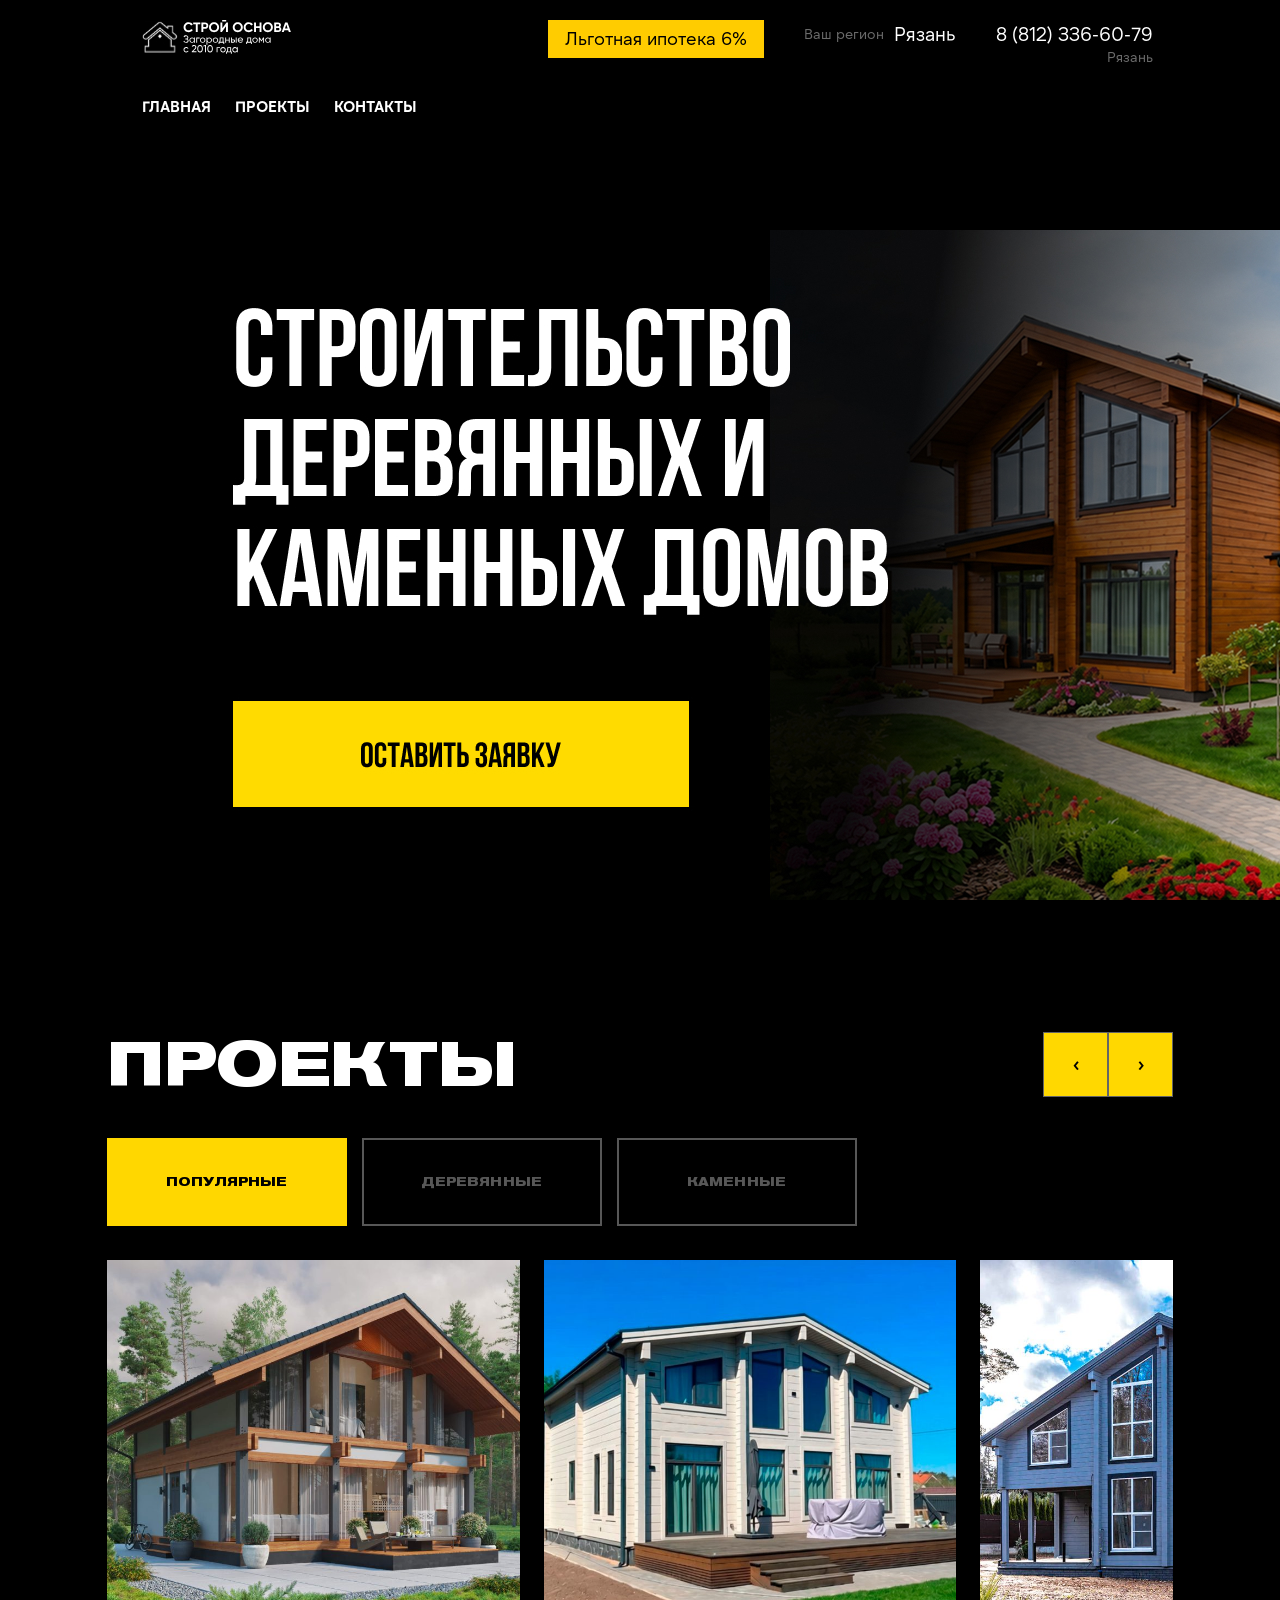
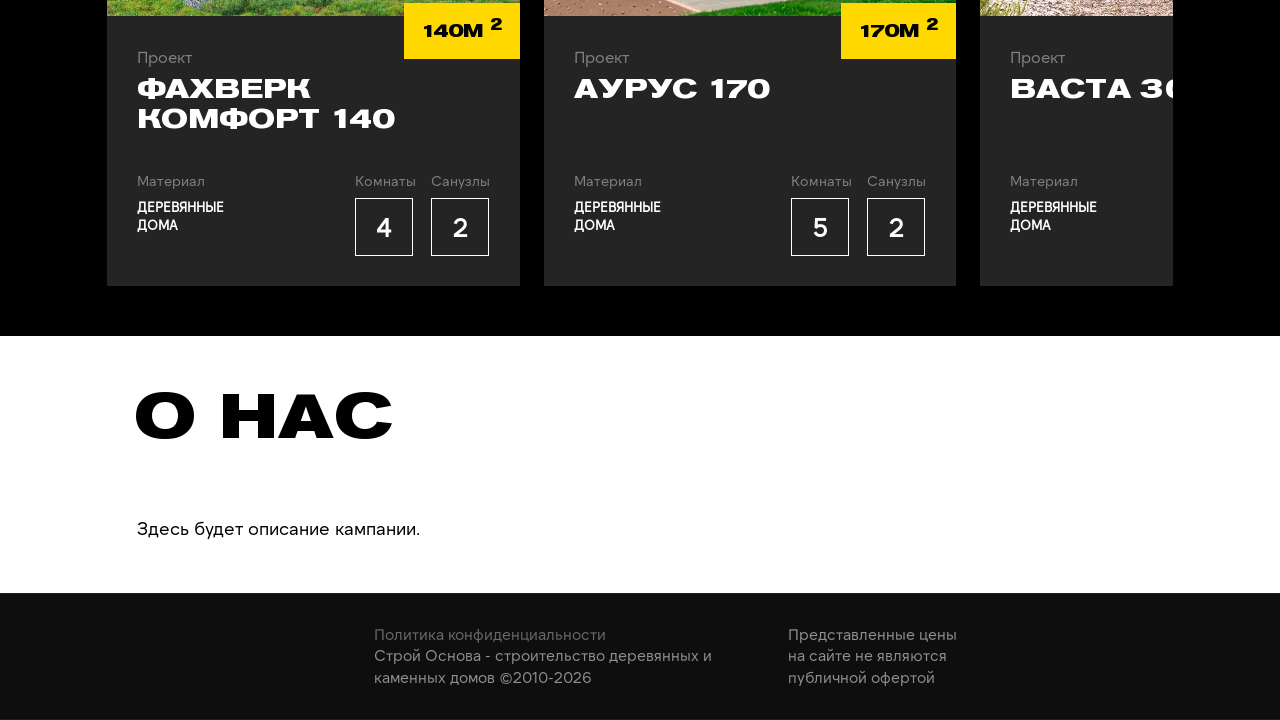
==== commit 22d6c00d: "выровнял высоту" ====
--- a/index.html
+++ b/index.html
@@ -468,7 +468,7 @@
 											<li><a href="archive.html">Каменные дома</a></li>
 										</ul>
 									</li>
-									<li id="proj" class="child"><a href="archive.html">Контакты</a></li>
+									<li><a href="archive.html">Контакты</a></li>
 									<li class="helper"></li>
 								</ul>
 								<div class="dropmenu">
--- a/css/style1017.css
+++ b/css/style1017.css
@@ -10004,17 +10004,13 @@
     background-color: #ecf0f1;
     display: block;
     margin: 2px auto;
-    -webkit-transition: all 0.3s ease-in-out;
-    -o-transition: all 0.3s ease-in-out;
-    transition: all 0.3s ease-in-out;
+    -webkit-transition: -webkit-transform 0.3s ease-in-out, opacity 0.3s ease-in-out;
+    -o-transition: -o-transform 0.3s ease-in-out, opacity 0.3s ease-in-out;
+    transition: transform 0.3s ease-in-out, opacity 0.3s ease-in-out;
 }
 
 .dropmenu.is-active {
-    padding-top: 22px;
-}
-
-.dropmenu.is-active .line {
-    margin: 6px auto;
+    padding-top: 0;
 }
 
 .dropmenu:hover {
@@ -10026,17 +10022,17 @@
 }
 
 .dropmenu.is-active .line:nth-child(1) {
-    -webkit-transform: translateY(7px) rotate(45deg);
-    -ms-transform: translateY(7px) rotate(45deg);
-    -o-transform: translateY(7px) rotate(45deg);
-    transform: translateY(7px) rotate(45deg);
+    -webkit-transform: translateY(8px) rotate(45deg);
+    -ms-transform: translateY(8px) rotate(45deg);
+    -o-transform: translateY(8px) rotate(45deg);
+    transform: translateY(8px) rotate(45deg);
 }
 
 .dropmenu.is-active .line:nth-child(3) {
-    -webkit-transform: translateY(-5px) rotate(-45deg);
-    -ms-transform: translateY(-5px) rotate(-45deg);
-    -o-transform: translateY(-5px) rotate(-45deg);
-    transform: translateY(-5px) rotate(-45deg);
+    -webkit-transform: translateY(-8px) rotate(-45deg);
+    -ms-transform: translateY(-8px) rotate(-45deg);
+    -o-transform: translateY(-8px) rotate(-45deg);
+    transform: translateY(-8px) rotate(-45deg);
 }
 
 @media (min-width: 768px) {
@@ -10693,12 +10689,14 @@
     }
 
     .dropmenu {
-        display: block;
+        display: flex;
+        flex-direction: column;
+        justify-content: center;
+        align-items: center;
         position: fixed;
         right: 0;
         top: 0;
         padding: 0;
-        padding-top: 22px;
     }
 
     .header-fixed-contacts {
@@ -11089,7 +11087,10 @@
     }
 
     .dropmenu {
-        display: block;
+        display: flex;
+        flex-direction: column;
+        justify-content: center;
+        align-items: center;
     }
 
     .header-fixed-content {
@@ -11670,7 +11671,7 @@
     .dropmenu {
         width: 50px;
         height: 50px;
-        padding-top: 18px;
+        padding-top: 0;
     }
 
     header #search.full_search {
@@ -15078,14 +15079,14 @@
     margin: 7px auto;
 }
 
-.dropmenu.is-active .line:nth-child(1) {
+.landing_15 .dropmenu.is-active .line:nth-child(1) {
     -webkit-transform: translateY(10px) rotate(45deg);
     -ms-transform: translateY(10px) rotate(45deg);
     -o-transform: translateY(10px) rotate(45deg);
     transform: translateY(10px) rotate(45deg);
 }
 
-.dropmenu.is-active .line:nth-child(3) {
+.landing_15 .dropmenu.is-active .line:nth-child(3) {
     -webkit-transform: translateY(-10px) rotate(-45deg);
     -ms-transform: translateY(-10px) rotate(-45deg);
     -o-transform: translateY(-10px) rotate(-45deg);
@@ -18757,7 +18758,7 @@
     } */
 
     .dropmenu.is-active {
-        padding-top: 12px;
+        padding-top: 0;
     }
 
     header #search.full_search {
--- a/css/style1018.css
+++ b/css/style1018.css
@@ -6273,6 +6273,7 @@
 
     .header-fixed .header-fixed-menu .btn-credit {
         margin: 0 auto;
+        z-index: 99;
     }
 
     .header-fixed .header-fixed-menu .dropmenu {
